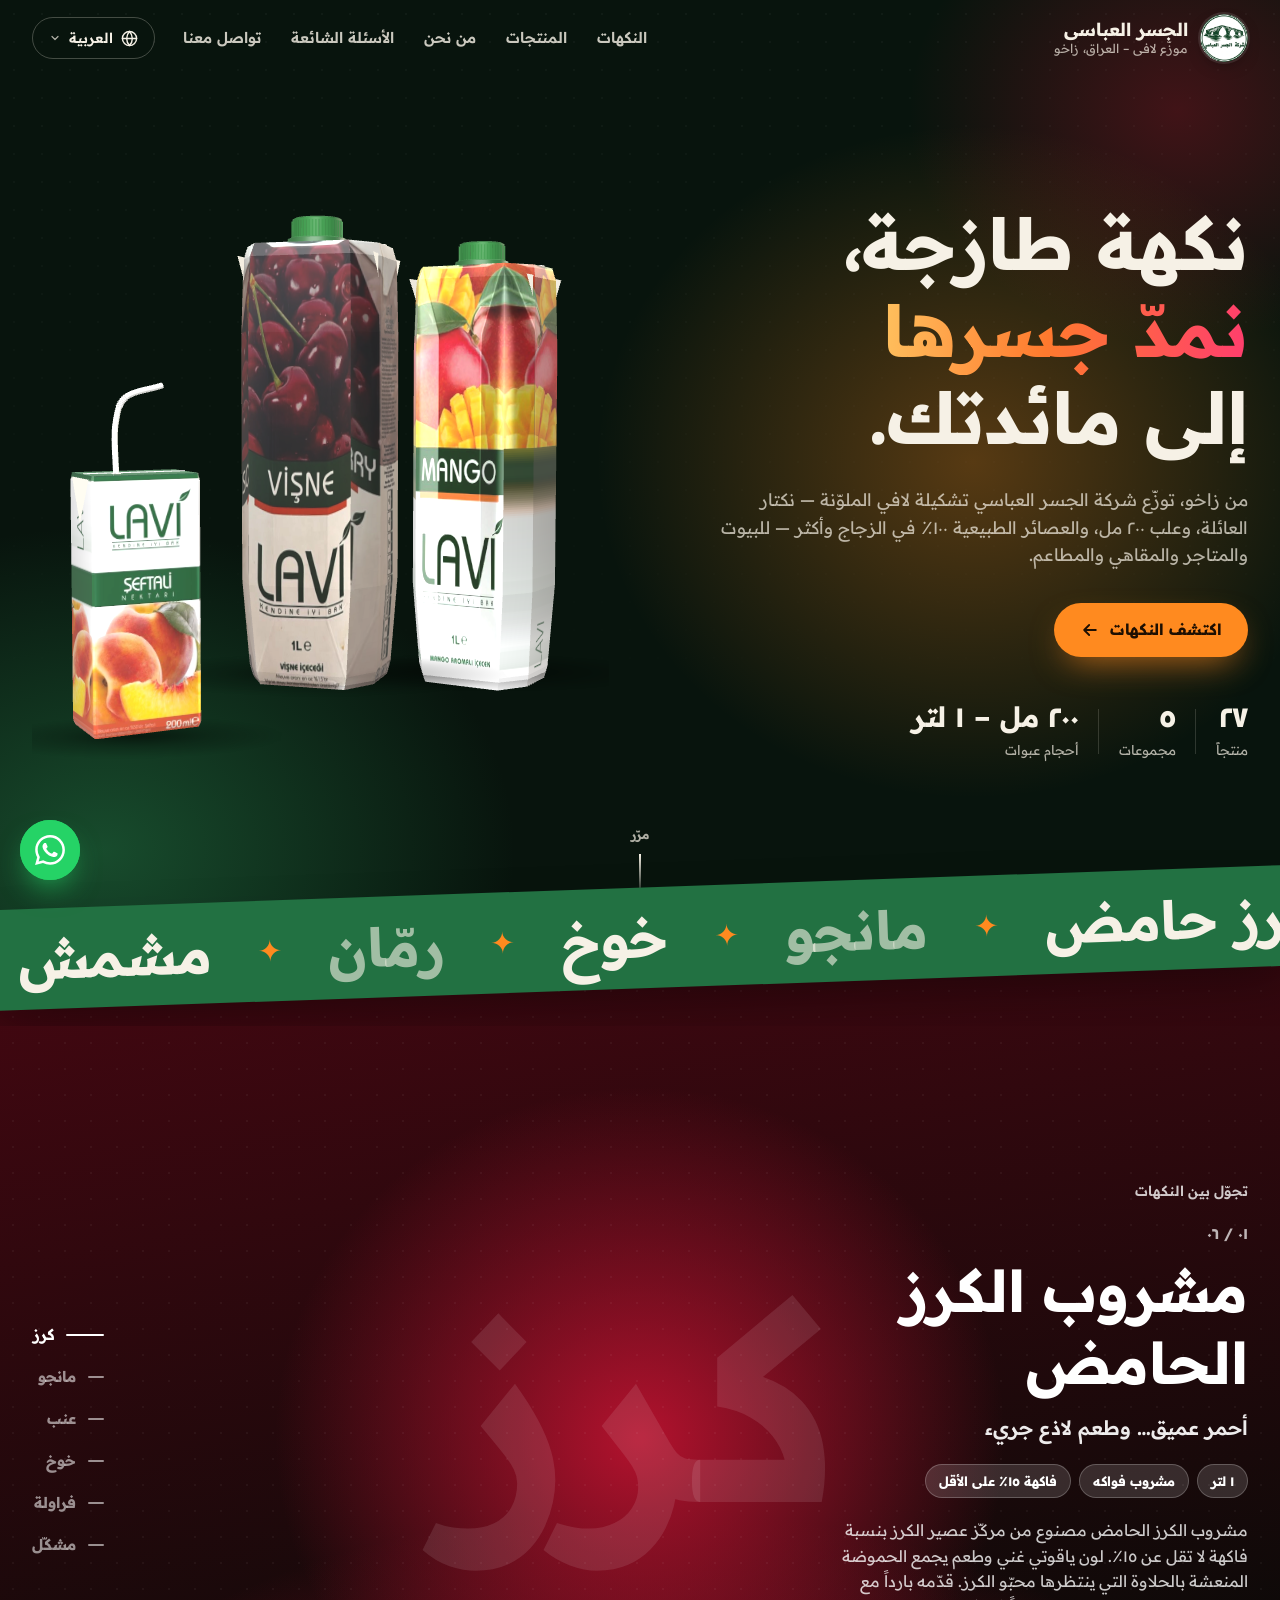
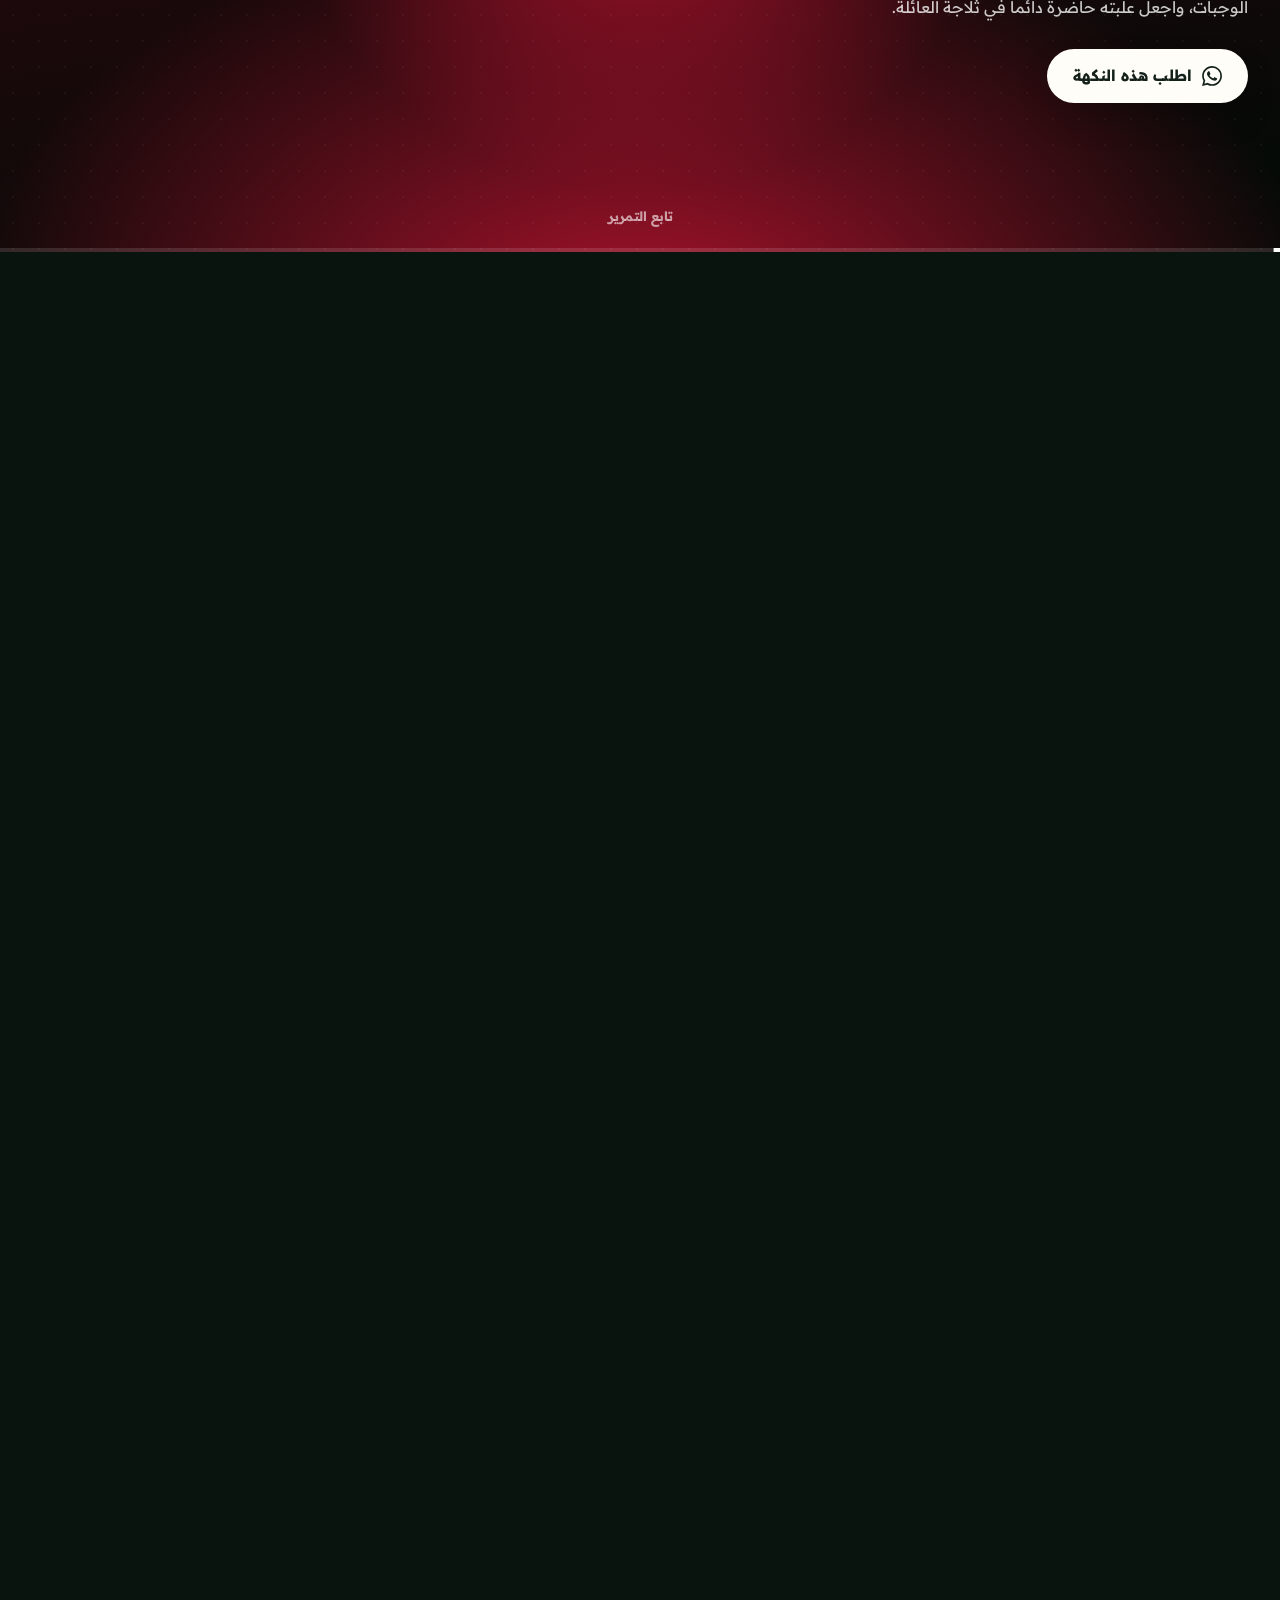
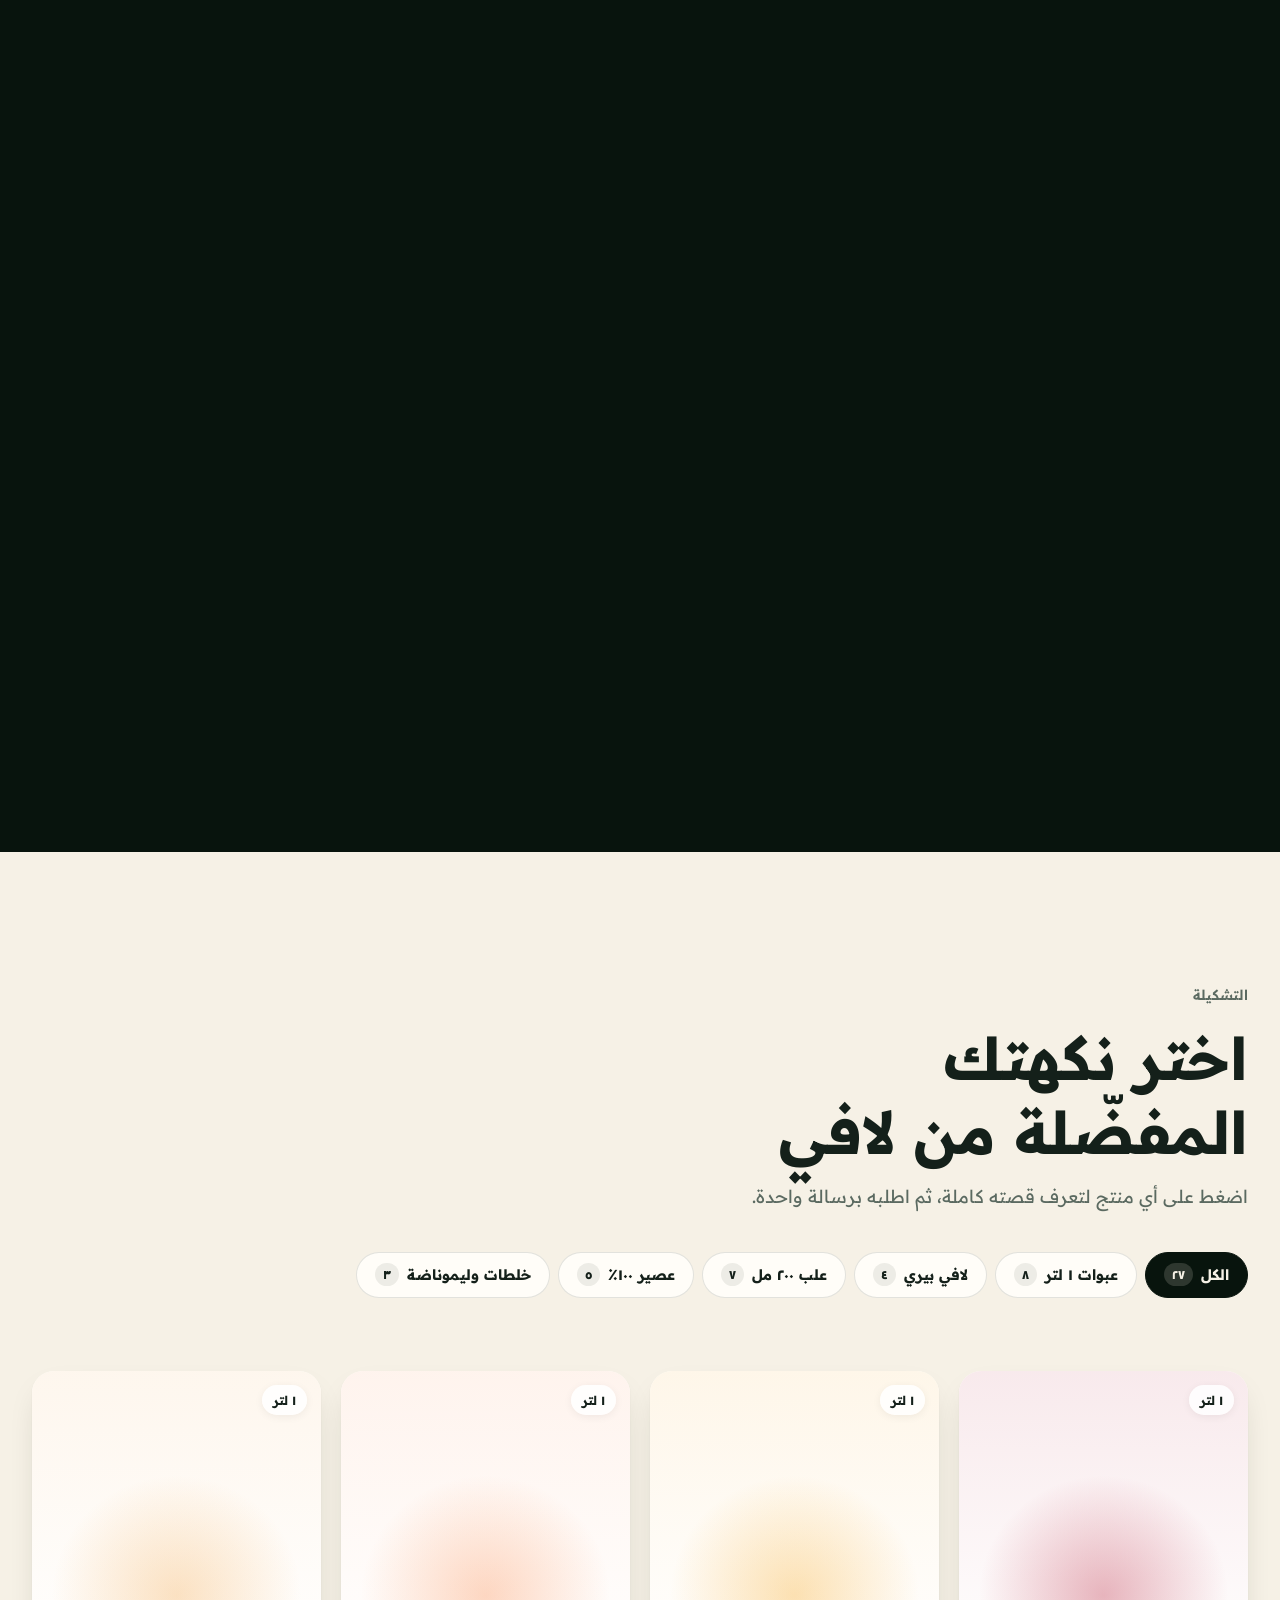
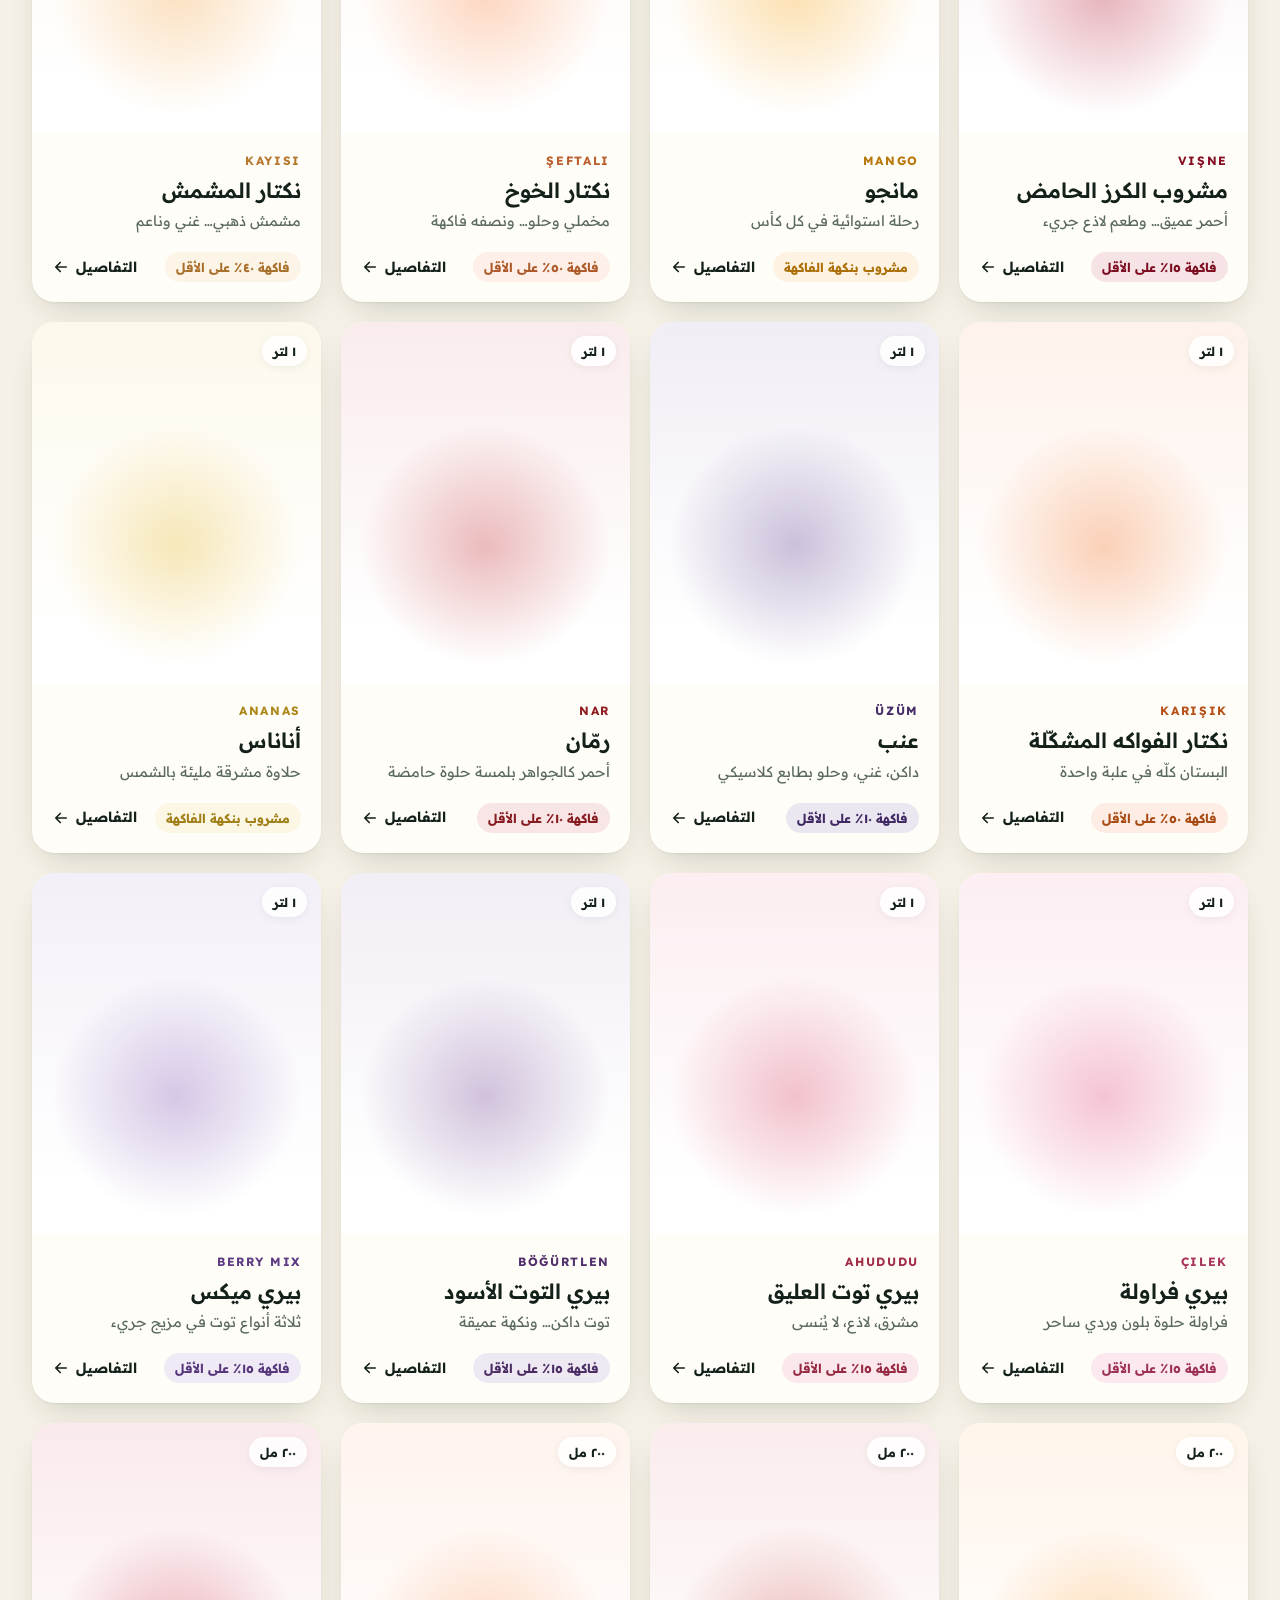
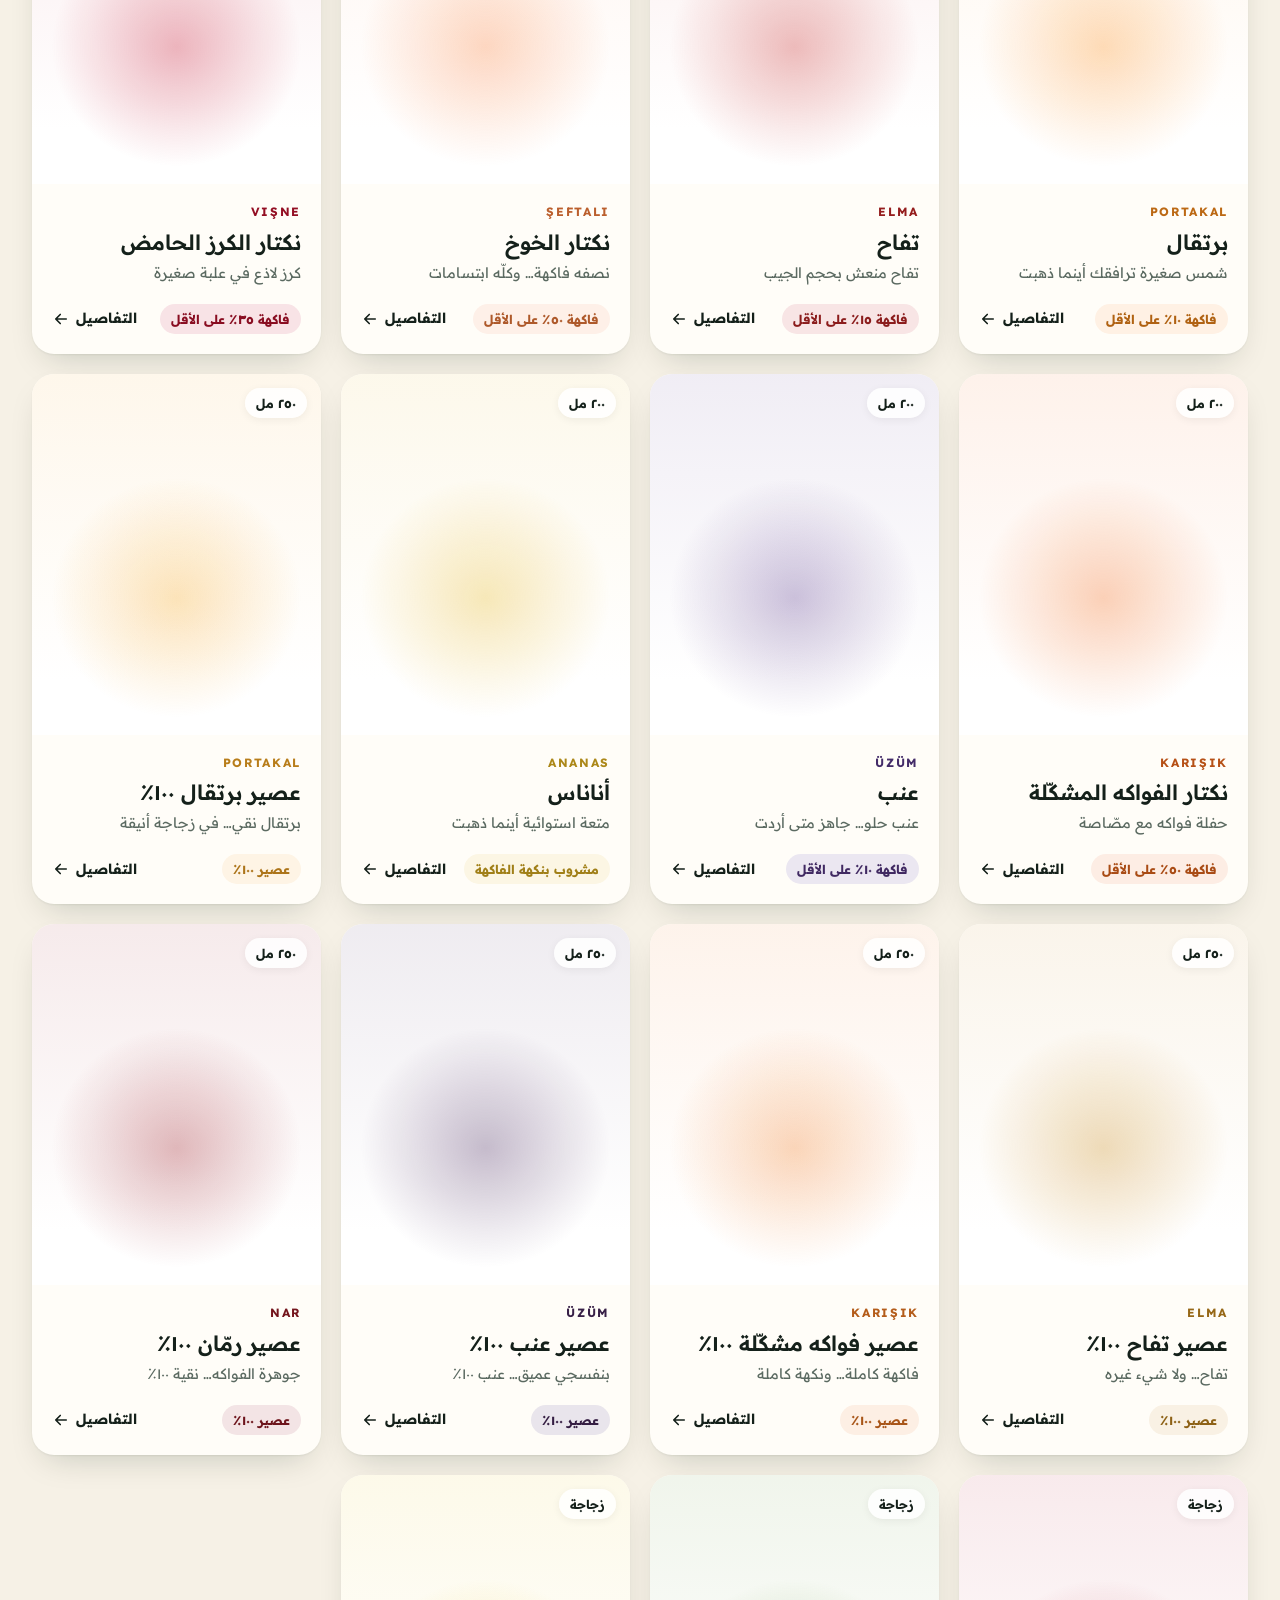
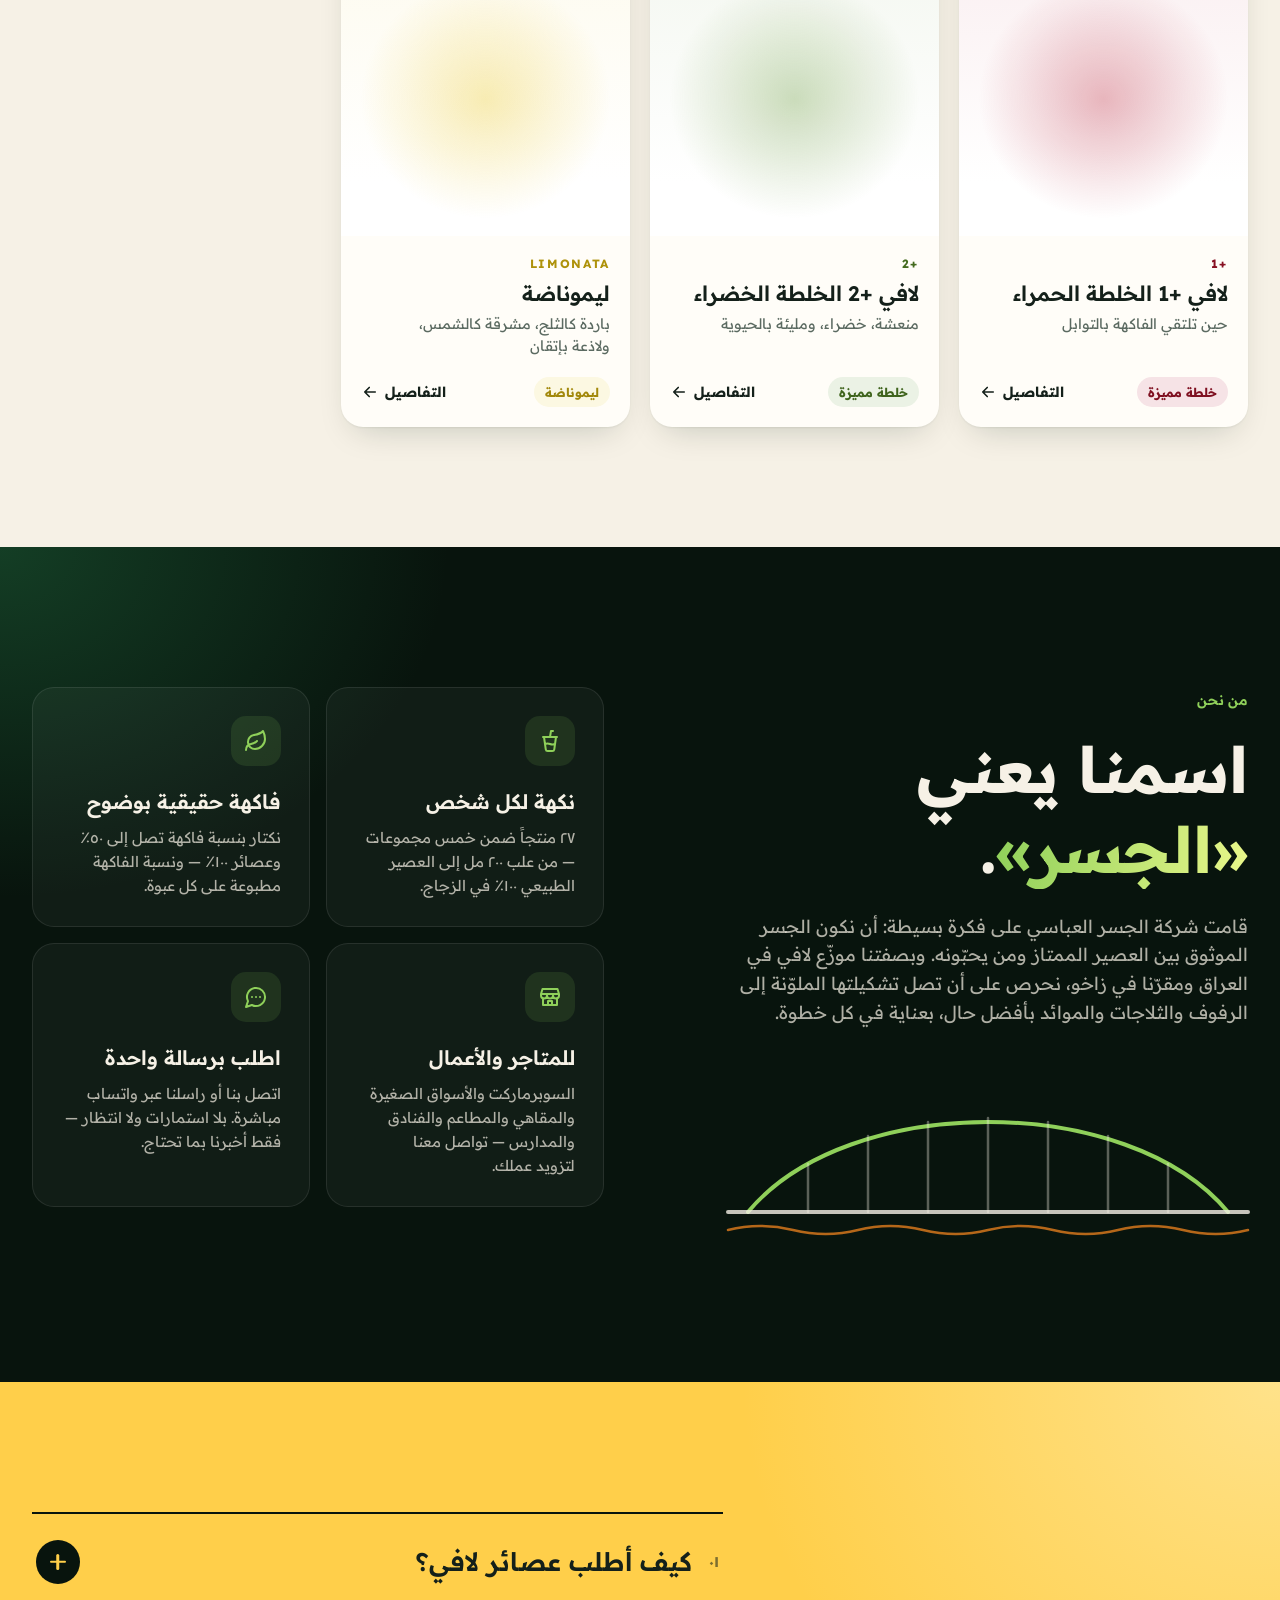
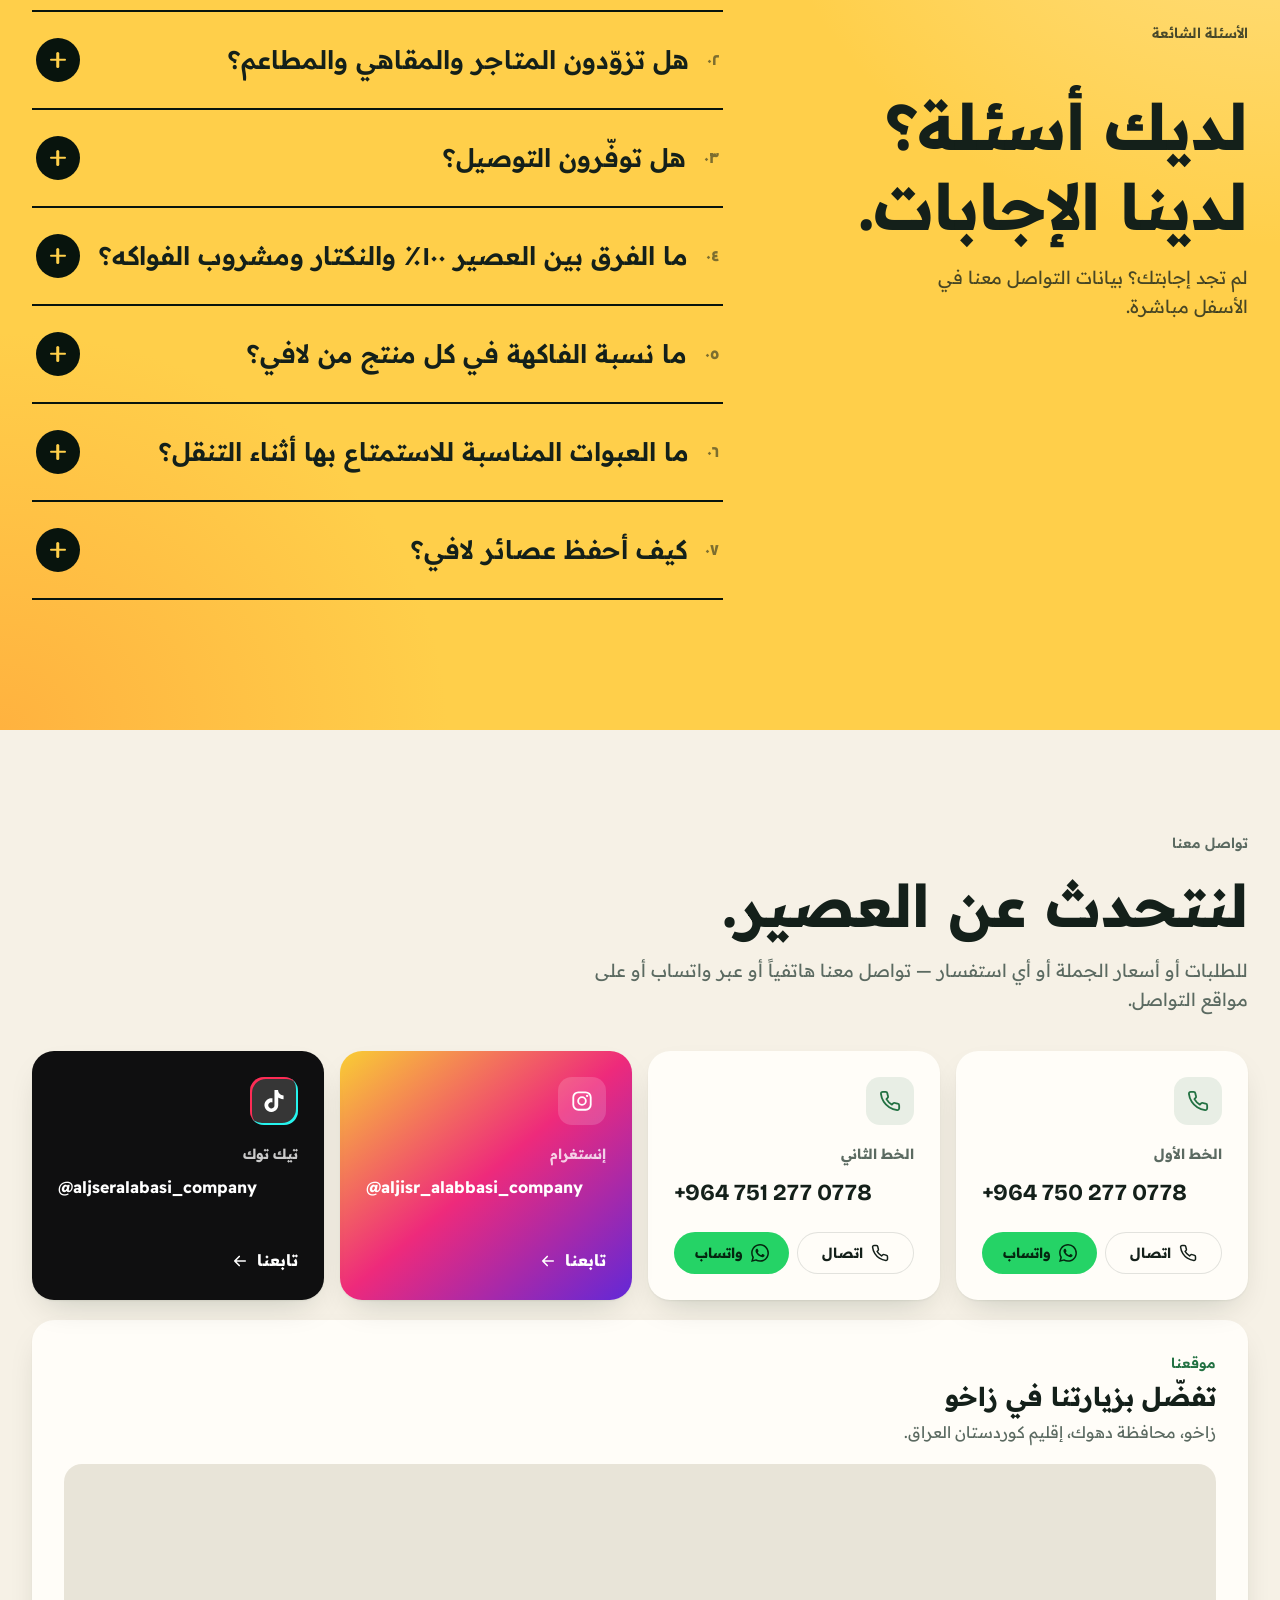
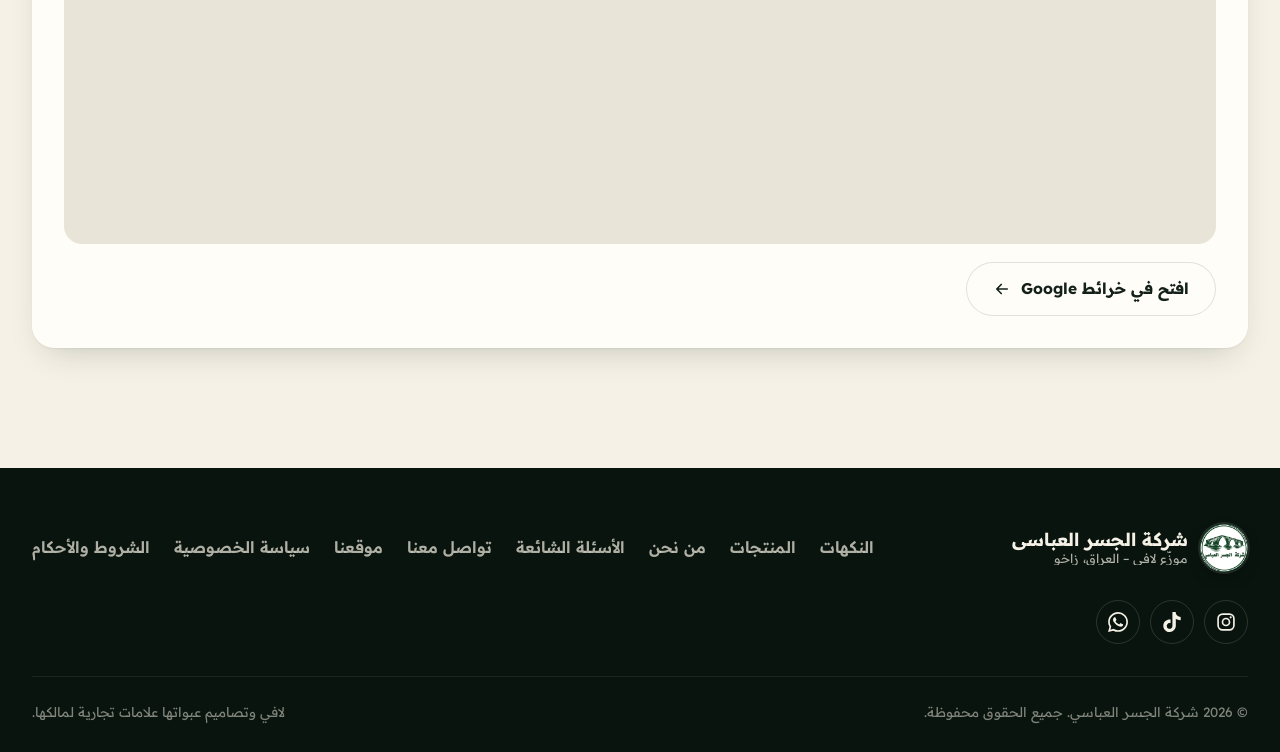
==== index.html @ d48fc504 "Show 200ml straws inserted through the top and add developer business phone" ====
<!doctype html><html lang="ar" dir="rtl"><head><meta charset="utf-8"><meta name="viewport" content="width=device-width, initial-scale=1, viewport-fit=cover"><title>شركة الجسر العباسي — موزّع عصائر لافي في العراق</title><meta name="description" content="شركة الجسر العباسي، موزّع عصائر لافي في العراق ومقرّها زاخو — نكتار ١ لتر، لافي بيري، علب ٢٠٠ مل، عصائر ١٠٠٪ في الزجاج، خلطات مميزة وليموناضة. اطلب عبر الهاتف أو واتساب."><meta name="theme-color" content="#08140d"><link rel="icon" href="favicon.ico" sizes="48x48"><link rel="icon" href="icon-192.png" type="image/png" sizes="192x192"><link rel="apple-touch-icon" href="apple-touch-icon.png"><meta property="og:type" content="website"><meta property="og:title" content="شركة الجسر العباسي — موزّع عصائر لافي في العراق"><meta property="og:locale" content="ar_IQ"><meta property="og:locale:alternate" content="en_US"><meta property="og:description" content="موزّع عصائر لافي في العراق، من زاخو. ٢٧ عصيراً ونكتار — من علب ٢٠٠ مل إلى العصير ١٠٠٪ في الزجاج. اطلب عبر واتساب."><meta property="og:image" content="https://aljisralabbasi.com/assets/7510e6c95f83.jpg"><meta name="twitter:card" content="summary_large_image"><link rel="preconnect" href="https://fonts.googleapis.com"><link rel="preconnect" href="https://fonts.gstatic.com" crossorigin><link rel="stylesheet" href="https://fonts.googleapis.com/css2?family=Bricolage+Grotesque:opsz,wght@12..96,500..800&family=Manrope:wght@300..800&family=Readex+Pro:wght@300..700&display=swap"><link rel="stylesheet" href="assets/7f6b63b8db16.css"><script type="application/ld+json"> [ { "@context": "https://schema.org", "@type": "Organization", "@id": "https://aljisralabbasi.com/#organization", "name": "شركة الجسر العباسي", "alternateName": ["Al-Jisr Al-Abbasi Company", "Al-Jisr Al-Abbasi"], "url": "https://aljisralabbasi.com/", "logo": "https://aljisralabbasi.com/logo.png", "image": "https://aljisralabbasi.com/logo.png", "description": "موزّع عصائر لافي في العراق — LAVI juice distributor in Iraq", "telephone": ["+9647502770778", "+9647512770778"], "address": { "@type": "PostalAddress", "addressLocality": "Zakho", "addressRegion": "Duhok", "addressCountry": "IQ" }, "areaServed": "IQ", "location": { "@type": "Place", "geo": { "@type": "GeoCoordinates", "latitude": 37.1406851, "longitude": 42.6690981 }, "hasMap": "https://maps.google.com/?cid=15047457084699959189" }, "sameAs": ["https://www.instagram.com/aljisr_alabbasi_company/", "https://www.tiktok.com/@aljseralabasi_company"] }, { "@context": "https://schema.org", "@type": "WebSite", "name": "شركة الجسر العباسي", "alternateName": "Al-Jisr Al-Abbasi Company", "url": "https://aljisralabbasi.com/", "inLanguage": ["ar", "ckb", "kmr", "en"], "publisher": { "@id": "https://aljisralabbasi.com/#organization" } } ] </script><script>document.documentElement.classList.add('js');</script><link rel="canonical" href="https://aljisralabbasi.com/"><meta property="og:url" content="https://aljisralabbasi.com/"></head><body><svg width="0" height="0" style="position:absolute" aria-hidden="true"><symbol id="i-wa" viewBox="0 0 24 24"><path fill="currentColor" d="M17.47 14.38c-.3-.15-1.76-.87-2.03-.97-.27-.1-.47-.15-.67.15-.2.3-.77.97-.94 1.16-.17.2-.35.22-.64.07-.3-.15-1.26-.46-2.39-1.47-.88-.79-1.48-1.76-1.65-2.06-.17-.3-.02-.46.13-.6.13-.14.3-.35.45-.52.15-.18.2-.3.3-.5.1-.2.05-.37-.03-.52-.07-.15-.67-1.61-.92-2.2-.24-.59-.49-.5-.67-.51h-.57c-.2 0-.52.07-.79.37-.27.3-1.04 1.02-1.04 2.48s1.07 2.88 1.21 3.07c.15.2 2.1 3.2 5.08 4.49.71.31 1.26.49 1.7.63.71.22 1.36.19 1.87.12.57-.09 1.76-.72 2-1.41.25-.7.25-1.29.18-1.41-.08-.13-.28-.2-.57-.35M12.05 21.79h-.01a9.87 9.87 0 0 1-5.03-1.38l-.36-.21-3.74.98 1-3.65-.24-.37a9.86 9.86 0 0 1-1.51-5.26c0-5.45 4.44-9.88 9.89-9.88 2.64 0 5.12 1.03 6.99 2.9a9.83 9.83 0 0 1 2.89 6.99c0 5.45-4.44 9.88-9.88 9.88m8.41-18.3A11.82 11.82 0 0 0 12.05 0C5.5 0 .16 5.34.16 11.89c0 2.1.55 4.14 1.59 5.95L.06 24l6.3-1.65a11.88 11.88 0 0 0 5.68 1.45h.01c6.55 0 11.89-5.34 11.89-11.89 0-3.18-1.24-6.16-3.48-8.41"/></symbol><symbol id="i-phone" viewBox="0 0 24 24"><path fill="none" stroke="currentColor" stroke-width="2" stroke-linecap="round" stroke-linejoin="round" d="M22 16.92v3a2 2 0 0 1-2.18 2 19.8 19.8 0 0 1-8.63-3.07 19.5 19.5 0 0 1-6-6A19.8 19.8 0 0 1 2.12 4.18 2 2 0 0 1 4.11 2h3a2 2 0 0 1 2 1.72c.13.96.36 1.9.7 2.81a2 2 0 0 1-.45 2.11L8.09 9.91a16 16 0 0 0 6 6l1.27-1.27a2 2 0 0 1 2.11-.45c.91.34 1.85.57 2.81.7A2 2 0 0 1 22 16.92z"/></symbol><symbol id="i-ig" viewBox="0 0 24 24"><g fill="none" stroke="currentColor" stroke-width="2"><rect x="2.5" y="2.5" width="19" height="19" rx="5.5"/><circle cx="12" cy="12" r="4.2"/></g><circle cx="17.6" cy="6.4" r="1.3" fill="currentColor"/></symbol><symbol id="i-tt" viewBox="0 0 24 24"><path fill="currentColor" d="M12.53.02C13.84 0 15.14.01 16.44 0c.08 1.53.63 3.09 1.75 4.17 1.12 1.11 2.7 1.62 4.24 1.79v4.03c-1.44-.05-2.89-.35-4.2-.97-.57-.26-1.1-.59-1.62-.93-.01 2.92.01 5.84-.02 8.75-.08 1.4-.54 2.79-1.35 3.94-1.31 1.92-3.58 3.17-5.91 3.21-1.43.08-2.86-.31-4.08-1.03-2.02-1.19-3.44-3.37-3.65-5.71-.02-.5-.03-1-.01-1.49.18-1.9 1.12-3.72 2.58-4.96 1.66-1.44 3.98-2.13 6.15-1.72.02 1.48-.04 2.96-.04 4.44-.99-.32-2.15-.23-3.02.37-.63.41-1.11 1.04-1.36 1.75-.21.51-.15 1.07-.14 1.61.24 1.64 1.82 3.02 3.5 2.87 1.12-.01 2.19-.66 2.77-1.61.19-.33.4-.67.41-1.06.1-1.79.06-3.57.07-5.36.01-4.03-.01-8.05.02-12.07z"/></symbol><symbol id="i-arrow" viewBox="0 0 24 24"><path fill="none" stroke="currentColor" stroke-width="2.2" stroke-linecap="round" stroke-linejoin="round" d="M5 12h14M13 6l6 6-6 6"/></symbol><symbol id="i-close" viewBox="0 0 24 24"><path fill="none" stroke="currentColor" stroke-width="2.2" stroke-linecap="round" d="M6 6l12 12M18 6 6 18"/></symbol><symbol id="i-cup" viewBox="0 0 24 24"><path fill="none" stroke="currentColor" stroke-width="2" stroke-linecap="round" stroke-linejoin="round" d="m6 8 1.75 12.28a2 2 0 0 0 2 1.72h4.54a2 2 0 0 0 2-1.72L18 8M5 8h14M7 15a6.5 6.5 0 0 1 5 0 6.5 6.5 0 0 0 5 0M12 8l1-6h2"/></symbol><symbol id="i-leaf" viewBox="0 0 24 24"><path fill="none" stroke="currentColor" stroke-width="2" stroke-linecap="round" stroke-linejoin="round" d="M11 20A7 7 0 0 1 9.8 6.1C15.5 5 17 4.48 19 2c1 2 2 4.18 2 8 0 5.5-4.78 10-10 10ZM2 21c0-3 1.85-5.36 5.08-6C9.5 14.52 12 13 13 12"/></symbol><symbol id="i-store" viewBox="0 0 24 24"><path fill="none" stroke="currentColor" stroke-width="2" stroke-linecap="round" stroke-linejoin="round" d="M3 9 4.5 4h15L21 9M3 9h18v1.5a3 3 0 0 1-6 0 3 3 0 0 1-6 0 3 3 0 0 1-6 0zM5 13v7h14v-7M10 20v-4h4v4"/></symbol><symbol id="i-chat" viewBox="0 0 24 24"><path fill="none" stroke="currentColor" stroke-width="2" stroke-linecap="round" stroke-linejoin="round" d="M7.9 20A9 9 0 1 0 4 16.1L2 22ZM8 12h.01M12 12h.01M16 12h.01"/></symbol><symbol id="i-globe" viewBox="0 0 24 24"><g fill="none" stroke="currentColor" stroke-width="2" stroke-linecap="round" stroke-linejoin="round"><circle cx="12" cy="12" r="10"/><path d="M12 2a14.5 14.5 0 0 0 0 20 14.5 14.5 0 0 0 0-20M2 12h20"/></g></symbol><symbol id="i-caret" viewBox="0 0 24 24"><path fill="none" stroke="currentColor" stroke-width="2.4" stroke-linecap="round" stroke-linejoin="round" d="m6 9 6 6 6-6"/></symbol></svg><a class="skip" href="#main" data-i18n="skip">انتقل إلى المحتوى</a><canvas id="gl" aria-hidden="true"></canvas><header class="nav" id="nav"><div class="container nav__inner"><a class="brand" href="#top"><img class="brand__logo" src="assets/ab579693b133.webp" alt="" width="48" height="48"><span class="brand__text"><strong data-i18n="brand.name">الجسر العباسي</strong><small data-i18n="brand.sub">موزّع لافي – العراق، زاخو</small></span></a><nav class="nav__links" id="menu" data-i18n-aria="aria.main" aria-label="القائمة الرئيسية"><a href="#flavors" data-i18n="nav.flavors">النكهات</a><a href="#products" data-i18n="nav.products">المنتجات</a><a href="#about" data-i18n="nav.about">من نحن</a><a href="#faq" data-i18n="nav.faq">الأسئلة الشائعة</a><a href="#contact" data-i18n="nav.contact">تواصل معنا</a></nav><div class="nav__actions"><div class="langsel"><button class="lang" id="langBtn" type="button" aria-haspopup="true" aria-expanded="false" aria-controls="langMenu" data-i18n-aria="lang.label" aria-label="اللغة"><svg class="lang__globe" aria-hidden="true"><use href="#i-globe"/></svg><span class="lang__full">العربية</span><span class="lang__short">عربي</span><svg class="lang__caret" aria-hidden="true"><use href="#i-caret"/></svg></button><ul class="langsel__menu" id="langMenu" role="menu" hidden></ul></div><button class="burger" id="burger" type="button" aria-expanded="false" aria-controls="menu" data-i18n-aria="nav.menu" aria-label="القائمة"><span></span><span></span></button></div></div></header><main id="main"><section class="hero" id="top"><div class="container hero__grid"><div class="hero__copy"><h1 class="hero__title" data-i18n-html="hero.title">نكهة طازجة، <em>نمدّ جسرها</em> إلى مائدتك.</h1><p class="hero__text" data-i18n="hero.text">من زاخو، توزّع شركة الجسر العباسي تشكيلة لافي الملوّنة — نكتار العائلة، وعلب ٢٠٠ مل، والعصائر الطبيعية ١٠٠٪ في الزجاج وأكثر — للبيوت والمتاجر والمقاهي والمطاعم.</p><div class="hero__ctas"><a class="btn btn--primary" href="#products"><span data-i18n="hero.cta">اكتشف النكهات</span><svg class="flip" aria-hidden="true"><use href="#i-arrow"/></svg></a></div><dl class="hero__stats"><div><dt data-num="27">٢٧</dt><dd data-i18n="hero.s1">منتجاً</dd></div><div><dt data-num="5">٥</dt><dd data-i18n="hero.s2">مجموعات</dd></div><div><dt data-i18n="hero.sizes">٢٠٠ مل – ١ لتر</dt><dd data-i18n="hero.s3">أحجام عبوات</dd></div></dl></div><div class="hero__stage" data-view="hero"><img class="hero__fallback hf2" src="assets/77107925132e.webp" alt="لافي نكتار الكرز الحامض ١ لتر"><img class="hero__fallback hf3" src="assets/7b13fab9efe2.webp" alt="لافي مانجو ١ لتر"><img class="hero__fallback hf1" src="assets/738be30d350b.webp" alt="لافي نكتار الخوخ ٢٠٠ مل"></div></div><a class="hero__scroll" href="#flavors"><span data-i18n="hero.scroll">مرّر</span><i></i></a></section><div class="marquee-wrap" aria-hidden="true"><div class="marquee"><div class="marquee__track" id="marquee"></div></div></div><section class="spin" id="flavors"><div class="spin__sticky"><div class="spin__bg"></div><div class="spin__word" id="spinWord" aria-hidden="true"></div><div class="container spin__layout"><div class="spin__info" id="spinInfo" aria-live="polite"><p class="eyebrow eyebrow--light" data-i18n="spin.eyebrow">تجوّل بين النكهات</p><p class="spin__count"><span id="spinNum">01</span> / <span id="spinTotal">06</span></p><h2 class="spin__name" id="spinName"></h2><p class="spin__tag" id="spinTag"></p><ul class="chips" id="spinChips"></ul><p class="spin__desc" id="spinDesc"></p><a class="btn btn--light" id="spinOrder" href="#" target="_blank" rel="noopener"><svg aria-hidden="true"><use href="#i-wa"/></svg><span data-i18n="spin.order">اطلب هذه النكهة</span></a></div><div class="spin__stage" data-view="showcase"><img class="spin__fallback" id="spinImg" alt=""></div><ol class="spin__list" id="spinList"></ol></div><p class="spin__hint" data-i18n="spin.hint">تابع التمرير</p><div class="spin__progress"><span id="spinBar"></span></div></div></section><section class="collection" id="products"><div class="container"><header class="section-head" data-reveal><p class="eyebrow" data-i18n="coll.eyebrow">التشكيلة</p><h2 data-i18n="coll.title">اختر نكهتك المفضّلة من لافي</h2><p data-i18n="coll.text">اضغط على أي منتج لتعرف قصته كاملة، ثم اطلبه برسالة واحدة.</p></header><div class="tabs" id="tabs" role="tablist"></div><p class="tabs__blurb" id="collBlurb" aria-live="polite"></p><div class="grid" id="grid"></div></div></section><section class="about" id="about"><div class="container about__grid"><div class="about__intro" data-reveal><p class="eyebrow eyebrow--leaf" data-i18n="about.eyebrow">من نحن</p><h2 data-i18n-html="about.title">اسمنا يعني <em>«الجسر»</em>.</h2><p class="about__text" data-i18n="about.text">قامت شركة الجسر العباسي على فكرة بسيطة: أن نكون الجسر الموثوق بين العصير الممتاز ومن يحبّونه. وبصفتنا موزّع لافي في العراق ومقرّنا في زاخو، نحرص على أن تصل تشكيلتها الملوّنة إلى الرفوف والثلاجات والموائد بأفضل حال، بعناية في كل خطوة.</p><svg class="bridge-art" viewBox="0 0 520 170" aria-hidden="true"><path class="ba-arch" d="M20 140 C 120 20, 400 20, 500 140"/><path class="ba-deck" d="M0 140 H520"/><path class="ba-rib" d="M80 140 V92 M140 140 V64 M200 140 V50 M260 140 V46 M320 140 V50 M380 140 V64 M440 140 V92"/><path class="ba-water" d="M0 158 Q 32 150 65 158 T 130 158 T 195 158 T 260 158 T 325 158 T 390 158 T 455 158 T 520 158"/></svg></div><div class="features"><article class="feature" data-reveal><span class="feature__icon"><svg aria-hidden="true"><use href="#i-cup"/></svg></span><h3 data-i18n="f1.t">نكهة لكل شخص</h3><p data-i18n="f1.d">٢٧ منتجاً ضمن خمس مجموعات — من علب ٢٠٠ مل إلى العصير الطبيعي ١٠٠٪ في الزجاج.</p></article><article class="feature" data-reveal><span class="feature__icon"><svg aria-hidden="true"><use href="#i-leaf"/></svg></span><h3 data-i18n="f2.t">فاكهة حقيقية بوضوح</h3><p data-i18n="f2.d">نكتار بنسبة فاكهة تصل إلى ٥٠٪ وعصائر ١٠٠٪ — ونسبة الفاكهة مطبوعة على كل عبوة.</p></article><article class="feature" data-reveal><span class="feature__icon"><svg aria-hidden="true"><use href="#i-store"/></svg></span><h3 data-i18n="f3.t">للمتاجر والأعمال</h3><p data-i18n="f3.d">السوبرماركت والأسواق الصغيرة والمقاهي والمطاعم والفنادق والمدارس — تواصل معنا لتزويد عملك.</p></article><article class="feature" data-reveal><span class="feature__icon"><svg aria-hidden="true"><use href="#i-chat"/></svg></span><h3 data-i18n="f4.t">اطلب برسالة واحدة</h3><p data-i18n="f4.d">اتصل بنا أو راسلنا عبر واتساب مباشرة. بلا استمارات ولا انتظار — فقط أخبرنا بما تحتاج.</p></article></div></div></section><section class="faq" id="faq"><div class="container faq__grid"><div class="faq__head" data-reveal><p class="eyebrow eyebrow--dark" data-i18n="faq.eyebrow">الأسئلة الشائعة</p><h2 data-i18n="faq.title">لديك أسئلة؟ لدينا الإجابات.</h2><p data-i18n="faq.text">لم تجد إجابتك؟ بيانات التواصل معنا في الأسفل مباشرة.</p></div><div class="faq__list" id="faqList"></div></div></section><section class="contact" id="contact"><div class="container"><header class="section-head" data-reveal><p class="eyebrow" data-i18n="contact.eyebrow">تواصل معنا</p><h2 data-i18n="contact.title">لنتحدث عن العصير.</h2><p data-i18n="contact.text">للطلبات أو أسعار الجملة أو أي استفسار — تواصل معنا هاتفياً أو عبر واتساب أو على مواقع التواصل.</p></header><div class="contact__grid"><article class="ccard" data-reveal><span class="ccard__icon"><svg aria-hidden="true"><use href="#i-phone"/></svg></span><p class="ccard__label" data-i18n="contact.line1">الخط الأول</p><a class="ccard__value" data-tel="0" data-phone="0" href="#" dir="ltr"></a><div class="ccard__btns"><a class="btn btn--outline btn--sm" data-tel="0" href="#"><svg aria-hidden="true"><use href="#i-phone"/></svg><span data-i18n="contact.call">اتصال</span></a><a class="btn btn--wa btn--sm" data-wa-line="0" href="#"><svg aria-hidden="true"><use href="#i-wa"/></svg><span data-i18n="contact.wa">واتساب</span></a></div></article><article class="ccard" data-reveal><span class="ccard__icon"><svg aria-hidden="true"><use href="#i-phone"/></svg></span><p class="ccard__label" data-i18n="contact.line2">الخط الثاني</p><a class="ccard__value" data-tel="1" data-phone="1" href="#" dir="ltr"></a><div class="ccard__btns"><a class="btn btn--outline btn--sm" data-tel="1" href="#"><svg aria-hidden="true"><use href="#i-phone"/></svg><span data-i18n="contact.call">اتصال</span></a><a class="btn btn--wa btn--sm" data-wa-line="1" href="#"><svg aria-hidden="true"><use href="#i-wa"/></svg><span data-i18n="contact.wa">واتساب</span></a></div></article><a class="ccard ccard--ig" data-ig href="#" target="_blank" rel="noopener" data-reveal><span class="ccard__icon"><svg aria-hidden="true"><use href="#i-ig"/></svg></span><p class="ccard__label" data-i18n="contact.ig">إنستغرام</p><span class="ccard__value ccard__value--sm" dir="ltr">@aljisr_alabbasi_company</span><span class="ccard__go"><span data-i18n="contact.follow">تابعنا</span><svg class="flip" aria-hidden="true"><use href="#i-arrow"/></svg></span></a><a class="ccard ccard--tt" data-tt href="#" target="_blank" rel="noopener" data-reveal><span class="ccard__icon"><svg aria-hidden="true"><use href="#i-tt"/></svg></span><p class="ccard__label" data-i18n="contact.tt">تيك توك</p><span class="ccard__value ccard__value--sm" dir="ltr">@aljseralabasi_company</span><span class="ccard__go"><span data-i18n="contact.follow">تابعنا</span><svg class="flip" aria-hidden="true"><use href="#i-arrow"/></svg></span></a></div><div class="reach"><div class="findus" id="find-us" data-reveal><div class="findus__head"><p class="eyebrow" data-i18n="find.eyebrow">موقعنا</p><h3 data-i18n="find.title">تفضّل بزيارتنا في زاخو</h3><p class="findus__addr" id="findAddr" data-i18n="find.text">استلم طلبك أو تحدّث معنا عن تزويد متجرك أو عملك.</p></div><div class="findus__map" id="findMap"><div class="findus__ask"><span class="findus__pin" aria-hidden="true"></span><p data-i18n="find.ask">تحتاج إلى الاتجاهات؟ راسلنا عبر واتساب وسنرسل لك موقعنا مباشرة.</p><a class="btn btn--wa" data-wa="location" href="#"><svg aria-hidden="true"><use href="#i-wa"/></svg><span data-i18n="find.askBtn">احصل على موقعنا</span></a></div></div><a class="btn btn--outline findus__open" id="findOpen" href="#" target="_blank" rel="noopener" hidden><span data-i18n="find.open">افتح في خرائط Google</span><svg class="flip" aria-hidden="true"><use href="#i-arrow"/></svg></a></div></div></div></section></main><footer class="footer"><div class="container footer__inner"><a class="brand" href="#top"><img class="brand__logo" src="assets/ab579693b133.webp" alt="" width="48" height="48"><span class="brand__text"><strong data-i18n="company">شركة الجسر العباسي</strong><small data-i18n="brand.sub">موزّع لافي – العراق، زاخو</small></span></a><nav class="footer__links" data-i18n-aria="aria.footer" aria-label="روابط أسفل الصفحة"><a href="#flavors" data-i18n="nav.flavors">النكهات</a><a href="#products" data-i18n="nav.products">المنتجات</a><a href="#about" data-i18n="nav.about">من نحن</a><a href="#faq" data-i18n="nav.faq">الأسئلة الشائعة</a><a href="#contact" data-i18n="nav.contact">تواصل معنا</a><a href="#find-us" data-i18n="nav.find">موقعنا</a><a href="privacy.html" data-i18n="footer.privacy">سياسة الخصوصية</a><a href="terms.html" data-i18n="footer.terms">الشروط والأحكام</a></nav><div class="footer__social"><a data-ig href="#" target="_blank" rel="noopener" data-i18n-aria="contact.ig" aria-label="إنستغرام"><svg aria-hidden="true"><use href="#i-ig"/></svg></a><a data-tt href="#" target="_blank" rel="noopener" data-i18n-aria="contact.tt" aria-label="تيك توك"><svg aria-hidden="true"><use href="#i-tt"/></svg></a><a data-wa="general" href="#" data-i18n-aria="contact.wa" aria-label="واتساب"><svg aria-hidden="true"><use href="#i-wa"/></svg></a></div></div><div class="container footer__legal"><p>© <span id="year">2026</span> <span data-i18n="company">شركة الجسر العباسي</span>. <span data-i18n="footer.rights">جميع الحقوق محفوظة.</span></p><p data-i18n="footer.tm">لافي وتصاميم عبواتها علامات تجارية لمالكها.</p></div></footer><a class="float-wa" data-wa="general" href="#" data-i18n-aria="float.wa" aria-label="تحدث معنا على واتساب"><svg aria-hidden="true"><use href="#i-wa"/></svg></a><div class="modal" id="modal" hidden role="dialog" aria-modal="true" aria-labelledby="mName"><div class="modal__backdrop" data-close></div><div class="modal__panel"><button class="modal__close" type="button" data-close data-i18n-aria="modal.close" aria-label="إغلاق"><svg aria-hidden="true"><use href="#i-close"/></svg></button><div class="modal__stage" id="mStage" data-view="modal"><img id="mImg" alt=""><p class="modal__drag" data-i18n="modal.drag">اسحب للتدوير</p></div><div class="modal__info"><p class="eyebrow" id="mLine"></p><h2 class="modal__name" id="mName"></h2><p class="modal__tr" id="mTr"></p><p class="modal__tag" id="mTag"></p><p class="modal__desc" id="mDesc"></p><dl class="specs" id="mSpecs"></dl><div class="modal__btns"><a class="btn btn--wa" id="mOrder" href="#" target="_blank" rel="noopener"><svg aria-hidden="true"><use href="#i-wa"/></svg><span data-i18n="modal.order">اطلب عبر واتساب</span></a><a class="btn btn--outline" id="mCall" href="#"><svg aria-hidden="true"><use href="#i-phone"/></svg><span data-i18n="modal.call">اتصل للطلب</span></a></div><div class="modal__nav"><button type="button" id="mPrev" data-i18n-aria="modal.prev" aria-label="المنتج السابق"><svg class="flip rot" aria-hidden="true"><use href="#i-arrow"/></svg></button><button type="button" id="mNext" data-i18n-aria="modal.next" aria-label="المنتج التالي"><svg class="flip" aria-hidden="true"><use href="#i-arrow"/></svg></button></div></div></div></div><script src="assets/58ca53a22f32.js"></script><script type="module" src="assets/771ae20b7a40.js"></script></body></html>
---- assets/7f6b63b8db16.css ----
@property --c1{syntax: "<color>"; inherits: true; initial-value: #b3122e;}@property --c2{syntax: "<color>"; inherits: true; initial-value: #440711;}@font-face{font-family:Noto Sans Arabic;src:url(../fonts/noto-sans-arabic-v33-arabic.woff2) format("woff2");font-style:normal;font-weight:300 800;font-display:swap}:root{--ink: #08140d;--ink-2: #0f2217;--cream: #f6f1e6;--paper: #fffdf8;--line: rgba(20, 32, 26, .12);--green: #227142;--green-2: #2e8b52;--leaf: #8fd05a;--orange: #ff8a1f;--text: #14201a;--muted: #5b6a61;--light: #f6f1e6;--light-muted: rgba(246, 241, 230, .7);--wa: #25d366;--radius: 22px;--radius-lg: 32px;--shadow: 0 1px 2px rgba(10, 30, 18, .06), 0 14px 34px -14px rgba(10, 30, 18, .22);--shadow-lg: 0 2px 4px rgba(10, 30, 18, .06), 0 30px 60px -20px rgba(10, 30, 18, .32);--font-kurdish: "Noto Sans Arabic", "Segoe UI", Tahoma, Arial, sans-serif;--font-display: "Bricolage Grotesque", "Manrope", system-ui, sans-serif;--font-body: "Manrope", system-ui, -apple-system, "Segoe UI", sans-serif;--nav-h: 76px;--ease: cubic-bezier(.2, .75, .2, 1)}html[dir=rtl]{--font-display: "Readex Pro", system-ui, sans-serif;--font-body: "Readex Pro", system-ui, sans-serif}html:lang(ckb),html:lang(kmr-Arab){--font-display: var(--font-kurdish);--font-body: var(--font-kurdish)}*,*:before,*:after{box-sizing:border-box}html[dir=rtl] body *:not(.card__tr):not(.modal__tr){letter-spacing:0}[hidden]{display:none!important}html{scroll-behavior:smooth;-webkit-text-size-adjust:100%}body{margin:0;font-family:var(--font-body);font-size:16px;line-height:1.6;color:var(--text);background:var(--ink);overflow-x:hidden;-webkit-font-smoothing:antialiased;text-rendering:optimizeLegibility}body.menu-lock,body.modal-open{overflow:hidden}img{max-width:100%;display:block}a{color:inherit;text-decoration:none}button{font:inherit;color:inherit;background:none;border:0;padding:0;cursor:pointer}h1,h2,h3{text-wrap:balance}p{text-wrap:pretty}svg{display:block}:focus-visible{outline:3px solid var(--orange);outline-offset:3px;border-radius:8px}.container{width:min(1240px,100% - 32px);margin-inline:auto}@media (min-width: 720px){.container{width:min(1240px,100% - 64px)}}.skip{position:fixed;top:12px;inset-inline-start:12px;z-index:200;padding:10px 16px;border-radius:10px;background:var(--paper);color:var(--text);transform:translateY(-200%);transition:transform .2s}.skip:focus{transform:none}#gl{position:fixed;inset:0;width:100%;height:100%;z-index:5;pointer-events:none}body.modal-open #gl{z-index:105}html[dir=rtl] .flip,.rot{transform:scaleX(-1)}html[dir=rtl] .rot{transform:none}.eyebrow{display:inline-flex;align-items:center;gap:10px;margin:0;font-size:13px;font-weight:800;letter-spacing:.16em;text-transform:uppercase;color:var(--green)}html[dir=rtl] .eyebrow{letter-spacing:0;font-size:14px;font-weight:600}.eyebrow--light{color:#ffffffc7}.eyebrow--leaf{color:var(--leaf)}.btn{display:inline-flex;align-items:center;justify-content:center;gap:10px;height:54px;padding:0 26px;border-radius:999px;font-weight:700;font-size:15.5px;white-space:nowrap;transition:transform .3s var(--ease),background-color .25s,box-shadow .3s,border-color .25s,color .25s}.btn svg{width:20px;height:20px;flex:none}.btn:hover{transform:translateY(-2px)}.btn:active{transform:translateY(0) scale(.98)}.btn--sm{height:42px;padding:0 16px;font-size:14px;gap:8px}.btn--sm svg{width:18px;height:18px}.btn--primary{background:var(--orange);color:#1d0f02;box-shadow:0 14px 34px -12px #ff8a1fbf}.btn--primary:hover{background:#ff9a3d}.btn--wa{background:var(--wa);color:#04260f}.btn--wa:hover{background:#3ee07a}.btn--light{background:var(--paper);color:var(--text);box-shadow:0 16px 40px -18px #0000008c}.btn--outline{color:var(--text);border:1.5px solid var(--line);background:var(--paper)}.btn--outline:hover{border-color:var(--text)}.chips{display:flex;flex-wrap:wrap;gap:8px;list-style:none;margin:0;padding:0}.chips li{padding:6px 13px;border-radius:999px;font-size:13px;font-weight:700;background:#ffffff24;border:1px solid rgba(255,255,255,.22);backdrop-filter:blur(6px)}.section-head{max-width:680px;margin-bottom:36px}.section-head h2{font-family:var(--font-display);font-weight:800;letter-spacing:-.03em;font-size:clamp(36px,4.6vw,62px);line-height:1.02;margin:14px 0}html[dir=rtl] .section-head h2{letter-spacing:0;line-height:1.25;font-weight:700}.section-head p{margin:0;font-size:18px;color:var(--muted)}.js [data-reveal]{opacity:0;transform:translateY(28px);transition:opacity .8s var(--ease),transform .8s var(--ease)}.js [data-reveal].is-in{opacity:1;transform:none}.nav{position:fixed;inset:0 0 auto;z-index:50;height:var(--nav-h);color:var(--light)}.nav:before{content:"";position:absolute;inset:0;z-index:-1;opacity:0;transition:opacity .35s;background:#08140dc7;-webkit-backdrop-filter:blur(16px) saturate(1.4);backdrop-filter:blur(16px) saturate(1.4);box-shadow:0 1px #ffffff12}.nav.is-scrolled:before,.nav.menu-open:before,.nav--solid:before{opacity:1}.nav__inner{height:100%;display:flex;align-items:center;gap:28px}.brand{display:flex;align-items:center;gap:12px;margin-inline-end:auto;min-width:0}.brand__logo{width:48px;height:48px;flex:none;border-radius:50%;box-shadow:0 0 0 2px #ffffff1a,0 6px 16px -6px #00000080}.brand__text{display:flex;flex-direction:column;line-height:1.15;min-width:0}.brand__text strong{font-family:var(--font-display);font-weight:700;font-size:18px;letter-spacing:-.01em;white-space:nowrap}.brand__text small{font-size:12.5px;color:var(--light-muted);white-space:nowrap}.brand__text strong,.brand__text small{overflow:hidden;text-overflow:ellipsis}.nav__links{display:flex;gap:30px;font-weight:600;font-size:15px}.nav__links a{position:relative;opacity:.82;transition:opacity .2s;padding:6px 0}.nav__links a:after{content:"";position:absolute;inset:auto 0 0;height:2px;border-radius:2px;background:var(--orange);transform:scaleX(0);transition:transform .3s var(--ease)}.nav__links a:hover{opacity:1}.nav__links a:hover:after{transform:scaleX(1)}.nav__actions{display:flex;align-items:center;gap:10px}.lang{height:42px;padding:0 16px;border-radius:999px;font-weight:600;font-size:14px;border:1.5px solid rgba(246,241,230,.25);transition:border-color .2s,background-color .2s}.lang:hover{border-color:#f6f1e699;background:#f6f1e60f}.lang{display:inline-flex;align-items:center;gap:8px}.lang__globe{width:17px;height:17px;flex:none}.lang__caret{width:12px;height:12px;flex:none;opacity:.7;transition:transform .25s var(--ease)}.lang[aria-expanded=true] .lang__caret{transform:rotate(180deg)}.lang__short{display:none}.langsel{position:relative}.langsel__menu{position:absolute;top:calc(100% + 10px);inset-inline-end:0;z-index:5;min-width:200px;margin:0;padding:6px;list-style:none;border-radius:16px;background:var(--paper);color:var(--text);box-shadow:var(--shadow-lg);animation:pop .25s var(--ease) both}.langsel__menu button{display:flex;align-items:center;justify-content:space-between;gap:14px;width:100%;padding:11px 14px;border-radius:11px;font-family:Readex Pro,sans-serif;font-size:15px;font-weight:500;text-align:start;transition:background-color .2s}.langsel__menu button:lang(ckb),.langsel__menu button:lang(kmr-Arab){font-family:var(--font-kurdish);letter-spacing:0}.langsel__menu button[lang=en]{font-family:Manrope,sans-serif;font-weight:600}.langsel__menu button:hover,.langsel__menu button:focus-visible{background:#22714217;outline:none}.langsel__menu button[aria-checked=true]{color:var(--green);font-weight:700}.langsel__menu button[aria-checked=true]:after{content:"\2713";font-family:Manrope,sans-serif}.burger{display:none;width:44px;height:44px;border-radius:50%;place-content:center;gap:6px;border:1.5px solid rgba(246,241,230,.25)}.burger span{display:block;width:18px;height:2px;border-radius:2px;background:currentColor;transition:transform .3s var(--ease)}.nav.menu-open .burger span:first-child{transform:translateY(4px) rotate(45deg)}.nav.menu-open .burger span:last-child{transform:translateY(-4px) rotate(-45deg)}@media (max-width: 1100px){.nav__links{position:fixed;inset:0;z-index:-1;flex-direction:column;align-items:center;justify-content:center;gap:26px;background:radial-gradient(80% 50% at 50% 30%,rgba(34,113,66,.5),transparent),var(--ink);font-family:var(--font-display);font-size:34px;font-weight:700;transform:translateY(-100%);transition:transform .55s var(--ease);visibility:hidden}.nav.menu-open .nav__links{transform:none;visibility:visible}.burger{display:grid}}@media (max-width: 520px){.lang__full{display:none}.lang__short{display:inline}}@media (max-width: 420px){.brand__text small{font-size:11px;line-height:1.25;white-space:normal}.burger{width:40px;height:40px}.brand__text strong{font-size:16px}.brand__logo{width:40px;height:40px}.lang{padding:0 12px;height:40px}.nav__actions{gap:6px}}.hero{position:relative;min-height:100vh;min-height:100svh;display:flex;align-items:center;padding:calc(var(--nav-h) + 32px) 0 96px;color:var(--light);overflow:hidden;background:radial-gradient(42% 52% at 76% 50%,rgba(255,138,31,.32),transparent 70%),radial-gradient(30% 36% at 92% 12%,rgba(196,18,47,.3),transparent 70%),radial-gradient(46% 50% at 8% 92%,rgba(34,113,66,.6),transparent 70%),var(--ink)}.hero:after{content:"";position:absolute;inset:0;pointer-events:none;opacity:.5;background-image:radial-gradient(rgba(255,255,255,.07) 1px,transparent 1px);background-size:28px 28px;mask-image:linear-gradient(to bottom,black,transparent 85%)}.hero__grid{position:relative;z-index:1;display:grid;grid-template-columns:1.05fr 1fr;gap:32px;align-items:center}.hero__title{font-family:var(--font-display);font-weight:800;letter-spacing:-.04em;font-size:clamp(46px,6.6vw,98px);line-height:.96;margin:24px 0}html[dir=rtl] .hero__title{letter-spacing:0;line-height:1.22;font-weight:700;font-size:clamp(40px,5.6vw,80px)}.hero__title em{font-style:normal;background:linear-gradient(95deg,#ffc15e,#ff7a2e 45%,#ff3d6e);-webkit-background-clip:text;background-clip:text;color:transparent}.hero__text{font-size:clamp(16.5px,1.35vw,19px);color:var(--light-muted);max-width:540px;margin:0}.hero__ctas{display:flex;flex-wrap:wrap;gap:12px;margin-top:34px}.hero__stats{display:flex;flex-wrap:wrap;gap:14px 40px;margin:46px 0 0;padding:0}.hero__stats div{position:relative}.hero__stats div+div:before{content:"";position:absolute;inset-inline-start:-20px;top:6px;bottom:6px;width:1px;background:#f6f1e629}.hero__stats dt{font-family:var(--font-display);font-size:34px;font-weight:800;line-height:1;letter-spacing:-.02em}html[dir=rtl] .hero__stats dt{font-size:28px;font-weight:700}.hero__stats dd{margin:8px 0 0;font-size:13.5px;color:var(--light-muted)}.hero__stage{position:relative;height:min(80vh,740px)}.hero__fallback{position:absolute;width:auto;filter:drop-shadow(0 34px 40px rgba(0,0,0,.55));transition:opacity .6s}.hf2{height:84%;left:50%;bottom:8%;transform:translate(-50%);z-index:2}.hf3{height:70%;right:3%;bottom:14%;transform:rotate(7deg)}.hf1{height:52%;left:4%;bottom:4%;transform:rotate(-8deg);z-index:3}.is-3d>.hero__fallback{opacity:0}.hero__scroll{position:absolute;bottom:28px;left:50%;transform:translate(-50%);z-index:1;display:flex;flex-direction:column;align-items:center;gap:10px;font-size:12px;font-weight:700;letter-spacing:.2em;text-transform:uppercase;color:var(--light-muted)}.hero__scroll i{width:1.5px;height:42px;background:linear-gradient(var(--light),transparent);animation:drip 2s var(--ease) infinite;transform-origin:top}@keyframes drip{0%{transform:scaleY(0);opacity:1}70%{transform:scaleY(1);opacity:1}to{transform:scaleY(1);opacity:0}}.js .hero__copy>*{opacity:0;transform:translateY(24px)}.js.is-ready .hero__copy>*{opacity:1;transform:none;transition:opacity 1s var(--ease),transform 1s var(--ease)}.js.is-ready .hero__copy>:nth-child(2){transition-delay:.08s}.js.is-ready .hero__copy>:nth-child(3){transition-delay:.16s}.js.is-ready .hero__copy>:nth-child(4){transition-delay:.24s}.js.is-ready .hero__copy>:nth-child(5){transition-delay:.32s}@media (max-width: 900px){.hero{padding-bottom:72px}.hero__grid{grid-template-columns:1fr;gap:8px}.hero__stage{height:56vh;height:56svh;min-height:360px;order:-1;margin-top:-8px}.hero__copy{text-align:center;display:flex;flex-direction:column;align-items:center}.hero__title{margin:18px 0}.hero__ctas,.hero__stats{justify-content:center}.hero__stats{margin-top:34px}.hero__scroll{display:none}}@media (max-width: 480px){.hero__ctas .btn{width:100%}}.marquee-wrap{position:relative;z-index:2;overflow:hidden;margin:-74px 0;padding:40px 0;pointer-events:none}.marquee{position:relative;overflow:hidden;padding:20px 0;background:var(--green);color:var(--cream);transform:rotate(-2deg) scale(1.05);box-shadow:0 24px 60px -24px #0009}.marquee__track{display:flex;width:max-content;animation:marquee 45s linear infinite}.marquee__track span{display:flex;align-items:center;gap:44px;padding-inline-end:44px;font-family:var(--font-display);font-weight:800;font-size:clamp(28px,4vw,54px);line-height:1.1;text-transform:uppercase;letter-spacing:-.02em}html[dir=rtl] .marquee__track span{letter-spacing:0;font-weight:700}html[dir=rtl] .marquee__track span:nth-child(2n){color:#f6f1e699;-webkit-text-stroke:0}.marquee__track span:nth-child(2n){color:transparent;-webkit-text-stroke:1.6px var(--cream)}.marquee__track span:after{content:"\2726";color:var(--orange);-webkit-text-stroke:0;font-size:.55em}@keyframes marquee{to{transform:translate(-50%)}}html[dir=rtl] .marquee__track{animation-name:marquee-rtl}@keyframes marquee-rtl{to{transform:translate(50%)}}.spin{position:relative;height:calc((var(--count, 6) + 1) * 100vh);color:#fff;background:var(--ink);transition:--c1 .9s ease,--c2 .9s ease}.spin__sticky{position:sticky;top:0;height:100vh;height:100svh;overflow:hidden}.spin__bg{position:absolute;inset:0;background:radial-gradient(38% 52% at 50% 54%,var(--c1),transparent 75%),radial-gradient(90% 80% at 50% 110%,var(--c1),transparent 60%),linear-gradient(170deg,var(--c2),#050a07 92%)}.spin__bg:after{content:"";position:absolute;inset:0;opacity:.35;background-image:radial-gradient(rgba(255,255,255,.12) 1px,transparent 1px);background-size:26px 26px}.spin__word{position:absolute;inset:0;display:grid;place-items:center;pointer-events:none;white-space:nowrap;font-family:var(--font-display);font-weight:800;text-transform:uppercase;letter-spacing:-.05em;line-height:.8;font-size:clamp(110px,21vw,340px);color:#ffffff12;-webkit-text-stroke:2px rgba(255,255,255,.22)}html[dir=rtl] .spin__word{letter-spacing:0;font-weight:700;color:#ffffff1a;-webkit-text-stroke:0}.spin__word.swap{animation:wordIn .9s var(--ease) both}html[dir=rtl] .spin__word.swap{animation-name:wordInRTL}@keyframes wordInRTL{0%{opacity:0;transform:scale(1.12)}}@keyframes wordIn{0%{opacity:0;transform:scale(1.12);letter-spacing:.02em}}.spin__layout{position:relative;height:100%;padding-top:var(--nav-h);display:grid;grid-template-columns:minmax(300px,1fr) minmax(280px,1fr) minmax(130px,.42fr);align-items:center;gap:28px}.spin__info{max-width:440px}.spin__info.swap>*{animation:rise .7s var(--ease) both}.spin__info.swap>:nth-child(2){animation-delay:.04s}.spin__info.swap>:nth-child(3){animation-delay:.08s}.spin__info.swap>:nth-child(4){animation-delay:.12s}.spin__info.swap>:nth-child(5){animation-delay:.16s}.spin__info.swap>:nth-child(6){animation-delay:.2s}.spin__info.swap>:nth-child(7){animation-delay:.24s}@keyframes rise{0%{opacity:0;transform:translateY(20px)}}.spin__count{margin:18px 0 8px;font-family:var(--font-display);font-weight:700;font-size:15px;color:#ffffffb3;font-variant-numeric:tabular-nums}.spin__name{font-family:var(--font-display);font-weight:800;font-size:clamp(38px,4.5vw,66px);line-height:1;letter-spacing:-.035em;margin:0 0 14px}html[dir=rtl] .spin__name{letter-spacing:0;line-height:1.25;font-weight:700}.spin__tag{margin:0 0 20px;font-size:20px;font-weight:600;color:#ffffffeb}.spin__desc{margin:20px 0 28px;font-size:16px;color:#ffffffc7;max-width:420px}.spin__stage{position:relative;height:min(78vh,780px);perspective:1200px}.spin__fallback{position:absolute;inset:0;margin:auto;height:84%;width:auto;max-width:100%;object-fit:contain;backface-visibility:hidden;filter:drop-shadow(0 40px 50px rgba(0,0,0,.5));transition:opacity .5s}.is-3d>.spin__fallback{opacity:0}.spin__list{list-style:none;margin:0;padding:0;display:flex;flex-direction:column;gap:4px;justify-self:end}.spin__list button{display:flex;align-items:center;gap:12px;padding:7px 0;font-weight:700;font-size:15px;color:#ffffff8c;transition:color .3s}.spin__list button:before{content:"";width:16px;height:2px;border-radius:2px;background:currentColor;transition:width .4s var(--ease)}.spin__list button:hover{color:#ffffffd9}.spin__list .is-active button{color:#fff}.spin__list .is-active button:before{width:38px}.spin__hint{position:absolute;bottom:26px;left:50%;transform:translate(-50%);margin:0;font-size:12px;font-weight:700;letter-spacing:.2em;text-transform:uppercase;color:#fff9}html[dir=rtl] .spin__hint{letter-spacing:0;font-size:13px}.spin__progress{position:absolute;inset:auto 0 0;height:4px;background:#ffffff1f}.spin__progress span{display:block;height:100%;background:#fff;transform-origin:left;transform:scaleX(0)}html[dir=rtl] .spin__progress span{transform-origin:right}@media (max-width: 1080px){.spin__layout{grid-template-columns:1fr 1fr}.spin__list{display:none}}@media (max-width: 760px){.spin__layout{grid-template-columns:1fr;grid-template-rows:minmax(0,1fr) auto;align-items:stretch;gap:0;padding-top:calc(var(--nav-h) - 6px);padding-bottom:34px}.spin__stage{order:-1;height:auto;min-height:0}.spin__info{max-width:none;text-align:center;display:flex;flex-direction:column;align-items:center}.spin__info .eyebrow{display:none}.spin__count{margin-top:0}.spin__name{font-size:clamp(30px,8.5vw,44px);margin-bottom:6px}.spin__tag{font-size:16px;margin-bottom:12px}.spin__desc{display:none}.spin__info .btn{margin-top:16px;height:48px}.chips{justify-content:center}.spin__word{align-items:start;padding-top:22vh}.spin__hint{display:none}}.collection{position:relative;background:var(--cream);padding:130px 0 120px}.tabs{display:flex;gap:8px;overflow-x:auto;padding:4px 2px 8px;margin:0 -2px;scrollbar-width:none}.tabs::-webkit-scrollbar{display:none}.tab{flex:none;display:inline-flex;align-items:center;gap:8px;height:46px;padding:0 18px;border-radius:999px;border:1.5px solid var(--line);background:var(--paper);font-weight:700;font-size:14.5px;color:var(--text);transition:background-color .25s,color .25s,border-color .25s}.tab:hover{border-color:var(--text)}.tab[aria-selected=true]{background:var(--ink);color:var(--cream);border-color:var(--ink)}.tab__n{font-size:12px;font-weight:700;padding:2px 8px;border-radius:999px;background:#14201a14}.tab[aria-selected=true] .tab__n{background:#f6f1e629}.tabs__blurb{min-height:1.6em;margin:14px 0 26px;color:var(--muted);font-weight:600}.grid{display:grid;grid-template-columns:repeat(auto-fill,minmax(250px,1fr));gap:20px}.card{position:relative;display:flex;flex-direction:column;overflow:hidden;background:var(--paper);border-radius:var(--radius);box-shadow:var(--shadow);transition:transform .45s var(--ease),box-shadow .45s var(--ease),opacity .8s var(--ease)}.card[hidden]{display:none}.card:hover{transform:translateY(-6px);box-shadow:var(--shadow-lg)}.card__stage{position:relative;aspect-ratio:4 / 5;background:radial-gradient(60% 46% at 50% 62%,color-mix(in srgb,var(--c) 30%,transparent),transparent 72%),linear-gradient(180deg,color-mix(in srgb,var(--c) 9%,#fff),#fff 85%)}.card__img{position:absolute;inset:0;margin:auto;height:84%;width:auto;max-width:78%;object-fit:contain;filter:drop-shadow(0 18px 18px rgba(20,20,20,.2));transition:opacity .5s;will-change:transform}.card__stage.is-3d .card__img{opacity:0}.card__size{position:absolute;top:14px;inset-inline-start:14px;padding:5px 11px;border-radius:999px;font-size:12.5px;font-weight:800;background:#ffffffd9;box-shadow:0 2px 8px #0000000f}.card__body{display:flex;flex-direction:column;gap:6px;flex:1;padding:18px 20px 20px}.card__tr{margin:0;font-size:12px;font-weight:800;letter-spacing:.14em;text-transform:uppercase;color:color-mix(in srgb,var(--c) 75%,#000)}.card__name{margin:0;font-family:var(--font-display);font-weight:700;font-size:21px;line-height:1.15;letter-spacing:-.015em}html[dir=rtl] .card__name{letter-spacing:0;font-weight:600;line-height:1.35}.card__tag{margin:0;color:var(--muted);font-size:14.5px;line-height:1.5}.card__foot{display:flex;align-items:center;justify-content:space-between;gap:10px;margin-top:auto;padding-top:14px}.card__fruit{font-size:12.5px;font-weight:800;padding:5px 11px;border-radius:999px;background:color-mix(in srgb,var(--c) 12%,#fff);color:color-mix(in srgb,var(--c) 70%,#000)}.card__more{display:inline-flex;align-items:center;gap:6px;font-weight:800;font-size:14px;white-space:nowrap}.card__more svg{width:18px;height:18px;transition:transform .3s var(--ease)}html[dir=rtl] .card__more svg{transform:scaleX(-1)}.card:hover .card__more svg{transform:translate(4px)}html[dir=rtl] .card:hover .card__more svg{transform:scaleX(-1) translate(4px)}.card__hit{position:absolute;inset:0;z-index:2;border-radius:inherit}@media (max-width: 560px){.collection{padding:110px 0 90px}.grid{grid-template-columns:repeat(2,minmax(0,1fr));gap:12px}.card__body{padding:14px 14px 16px;gap:4px}.card__name{font-size:17px}.card__tag{display:none}.card__tr{font-size:11px}.card__foot{flex-direction:column;align-items:flex-start;gap:8px;padding-top:10px}.card__size{top:10px;inset-inline-start:10px;font-size:11.5px}}.about{position:relative;overflow:hidden;padding:140px 0;color:var(--light);background:radial-gradient(50% 60% at 0% 0%,rgba(34,113,66,.45),transparent 70%),var(--ink)}.about__grid{display:grid;grid-template-columns:1fr 1fr;gap:72px;align-items:start}.about h2{font-family:var(--font-display);font-weight:800;font-size:clamp(38px,5vw,72px);line-height:1;letter-spacing:-.035em;margin:16px 0 24px}html[dir=rtl] .about h2{letter-spacing:0;line-height:1.25;font-weight:700}.about h2 em{font-style:normal;background:linear-gradient(95deg,var(--leaf),#e9f78a);-webkit-background-clip:text;background-clip:text;color:transparent}.about__text{font-size:18px;color:var(--light-muted);margin:0;max-width:540px}.bridge-art{width:100%;max-width:520px;margin-top:44px;overflow:visible}.bridge-art path{fill:none;stroke-linecap:round}.ba-arch{stroke:var(--leaf);stroke-width:4;stroke-dasharray:700;stroke-dashoffset:700}.ba-deck{stroke:#f6f1e6cc;stroke-width:4;stroke-dasharray:520;stroke-dashoffset:520}.ba-rib{stroke:#f6f1e659;stroke-width:2.5;stroke-dasharray:100;stroke-dashoffset:100}.ba-water{stroke:var(--orange);stroke-width:2.5;opacity:.7;stroke-dasharray:600;stroke-dashoffset:600}.about__intro.is-in .ba-arch{stroke-dashoffset:0;transition:stroke-dashoffset 2s var(--ease) .3s}.about__intro.is-in .ba-deck{stroke-dashoffset:0;transition:stroke-dashoffset 1.4s var(--ease) .1s}.about__intro.is-in .ba-rib{stroke-dashoffset:0;transition:stroke-dashoffset 1.2s var(--ease) 1.1s}.about__intro.is-in .ba-water{stroke-dashoffset:0;transition:stroke-dashoffset 2.4s var(--ease) .6s}.features{display:grid;grid-template-columns:1fr 1fr;gap:16px}.feature{padding:28px;border-radius:var(--radius);background:#ffffff0a;border:1px solid rgba(255,255,255,.09);transition:background-color .3s,transform .45s var(--ease),opacity .8s var(--ease)}.feature:hover{background:#ffffff12}.feature:nth-child(2){transition-delay:.06s}.feature:nth-child(3){transition-delay:.12s}.feature:nth-child(4){transition-delay:.18s}.feature__icon{display:grid;place-items:center;width:50px;height:50px;margin-bottom:20px;border-radius:15px;color:var(--leaf);background:#8fd05a1f}.feature__icon svg{width:24px;height:24px}.feature h3{margin:0 0 8px;font-family:var(--font-display);font-size:20px;font-weight:700;letter-spacing:-.01em}html[dir=rtl] .feature h3{font-weight:600;letter-spacing:0}.feature p{margin:0;font-size:15px;color:var(--light-muted)}@media (max-width: 960px){.about{padding:100px 0}.about__grid{grid-template-columns:1fr;gap:48px}}@media (max-width: 560px){.features{grid-template-columns:1fr}.feature{padding:22px}}.contact{background:var(--cream);padding:100px 0 120px}.contact__grid{display:grid;grid-template-columns:repeat(4,1fr);gap:16px}.ccard{display:flex;flex-direction:column;gap:10px;padding:26px;border-radius:var(--radius);background:var(--paper);box-shadow:var(--shadow);transition:transform .45s var(--ease),box-shadow .45s var(--ease),opacity .8s var(--ease)}a.ccard:hover{transform:translateY(-5px);box-shadow:var(--shadow-lg)}.ccard__icon{display:grid;place-items:center;width:48px;height:48px;margin-bottom:8px;border-radius:14px;background:#2271421a;color:var(--green)}.ccard__icon svg{width:22px;height:22px}.ccard__label{margin:0;font-size:12.5px;font-weight:800;letter-spacing:.14em;text-transform:uppercase;color:var(--muted)}html[dir=rtl] .ccard__label{letter-spacing:0;font-size:14px}.ccard__value{font-family:"Bricolage Grotesque",var(--font-display);font-size:23px;font-weight:700;letter-spacing:-.01em;text-align:start;unicode-bidi:isolate}.ccard__value--sm{font-size:16px;font-family:var(--font-body);word-break:break-all}.ccard__btns{display:flex;flex-wrap:wrap;gap:8px;margin-top:auto;padding-top:10px}.ccard__btns .btn{flex:1}.ccard__go{display:inline-flex;align-items:center;gap:8px;margin-top:auto;padding-top:10px;font-weight:800}.ccard__go svg{width:18px;height:18px}.ccard--ig,.ccard--tt{color:#fff}.ccard--ig{background:linear-gradient(140deg,#f9ce34,#ee2a7b,#6228d7)}.ccard--tt{background:#0f0f10}.ccard--ig .ccard__icon,.ccard--tt .ccard__icon{background:#ffffff29;color:#fff}.ccard--tt .ccard__icon{box-shadow:-2px -2px #25f4ee inset,2px 2px #fe2c55 inset}.ccard--ig .ccard__label,.ccard--tt .ccard__label{color:#ffffffc7}@media (max-width: 1080px){.contact__grid{grid-template-columns:repeat(2,1fr)}}@media (max-width: 520px){.contact__grid{grid-template-columns:1fr}}.footer{background:var(--ink);color:var(--light);padding:56px 0 30px}.footer__inner{display:flex;flex-wrap:wrap;align-items:center;gap:28px;padding-bottom:32px;border-bottom:1px solid rgba(255,255,255,.08)}.footer__inner .brand{margin-inline-end:auto}.footer__links{display:flex;flex-wrap:wrap;gap:24px;font-weight:600;color:var(--light-muted)}.footer__links a:hover{color:var(--light)}.footer__social{display:flex;gap:10px}.footer__social a{display:grid;place-items:center;width:44px;height:44px;border-radius:50%;border:1.5px solid rgba(255,255,255,.14);transition:background-color .25s,border-color .25s}.footer__social a:hover{background:#ffffff14;border-color:#ffffff4d}.footer__social svg{width:20px;height:20px}.footer__legal{display:flex;flex-wrap:wrap;justify-content:space-between;gap:8px 24px;padding-top:24px;font-size:13.5px;color:#f6f1e680}.footer__legal p{margin:0}.float-wa{position:fixed;z-index:60;bottom:max(20px,env(safe-area-inset-bottom));inset-inline-end:20px;display:grid;place-items:center;width:60px;height:60px;border-radius:50%;background:var(--wa);color:#fff;box-shadow:0 14px 30px -10px #25d366cc;transition:transform .3s var(--ease)}.float-wa svg{width:30px;height:30px}.float-wa:hover{transform:scale(1.08)}body.menu-lock .float-wa{opacity:0;pointer-events:none}.float-wa:before{content:"";position:absolute;inset:0;border-radius:inherit;border:2px solid var(--wa);animation:ring 2.6s infinite}@keyframes ring{0%{transform:scale(1);opacity:.8}to{transform:scale(1.6);opacity:0}}.modal{position:fixed;inset:0;z-index:100;display:grid;place-items:center;padding:16px}.modal[hidden]{display:none}.modal__backdrop{position:absolute;inset:0;background:#040a06b8;-webkit-backdrop-filter:blur(10px);backdrop-filter:blur(10px);animation:fade .35s ease both}.modal__panel{position:relative;display:grid;grid-template-columns:1fr 1fr;width:min(1040px,100%);max-height:calc(100vh - 32px);max-height:calc(100svh - 32px);overflow:auto;overscroll-behavior:contain;background:var(--paper);border-radius:var(--radius-lg);box-shadow:0 40px 120px -30px #000000b3;animation:pop .5s var(--ease) both}@keyframes fade{0%{opacity:0}}@keyframes pop{0%{opacity:0;transform:translateY(24px) scale(.97)}}.modal__close{position:absolute;top:14px;inset-inline-end:14px;z-index:3;display:grid;place-items:center;width:44px;height:44px;border-radius:50%;background:var(--paper);box-shadow:var(--shadow)}.modal__close svg{width:20px;height:20px}.modal__stage{position:relative;min-height:560px;cursor:default;touch-action:pan-y;background:radial-gradient(55% 45% at 50% 60%,color-mix(in srgb,var(--c) 34%,transparent),transparent 72%),linear-gradient(180deg,color-mix(in srgb,var(--c) 12%,#fff),#fff)}.modal__stage.is-3d{cursor:grab}.modal__stage.is-dragging{cursor:grabbing}.modal__stage img{position:absolute;inset:0;margin:auto;height:82%;width:auto;max-width:80%;object-fit:contain;filter:drop-shadow(0 24px 24px rgba(0,0,0,.2));transition:opacity .4s}.modal__stage.is-3d img{opacity:0}.modal__drag{display:none;position:absolute;bottom:16px;inset-inline:0;margin:0;text-align:center;font-size:13px;font-weight:700;color:var(--muted);pointer-events:none}.modal__stage.is-3d .modal__drag{display:block}.modal__info{display:flex;flex-direction:column;gap:10px;padding:48px 44px 36px}.modal__name{margin:4px 0 0;font-family:var(--font-display);font-size:clamp(28px,3vw,40px);font-weight:800;line-height:1.05;letter-spacing:-.03em}html[dir=rtl] .modal__name{letter-spacing:0;line-height:1.3;font-weight:700}.modal__tr{margin:0;font-size:13px;font-weight:800;letter-spacing:.14em;text-transform:uppercase;color:color-mix(in srgb,var(--c) 75%,#000)}.modal__tag{margin:6px 0 0;font-size:19px;font-weight:700}.modal__desc{margin:0;color:var(--muted);font-size:16px}.specs{display:grid;grid-template-columns:1fr 1fr;gap:10px;margin:10px 0 6px}.specs div{padding:12px 14px;border-radius:14px;background:color-mix(in srgb,var(--c) 7%,#fff);border:1px solid color-mix(in srgb,var(--c) 14%,#fff)}.specs dt{font-size:11.5px;font-weight:800;letter-spacing:.12em;text-transform:uppercase;color:var(--muted)}html[dir=rtl] .specs dt{letter-spacing:0;font-size:13px}.specs dd{margin:2px 0 0;font-weight:700}.modal__btns{display:flex;flex-wrap:wrap;gap:10px;margin-top:8px}.modal__btns .btn{flex:1}.modal__nav{display:flex;gap:8px;margin-top:14px}.modal__nav button{display:grid;place-items:center;width:46px;height:46px;border-radius:50%;border:1.5px solid var(--line);transition:border-color .2s}.modal__nav button:hover{border-color:var(--text)}.modal__nav svg{width:20px;height:20px}@media (max-width: 800px){.modal{padding:0;place-items:end center}.modal__panel{grid-template-columns:1fr;border-radius:26px 26px 0 0;max-height:94vh;max-height:94svh}.modal__stage{min-height:0;height:44vh;height:44svh}.modal__info{padding:24px 20px 28px}.modal__btns .btn{flex-basis:100%}}@media (prefers-reduced-motion: reduce){html{scroll-behavior:auto}*,*:before,*:after{animation-duration:.001ms!important;animation-iteration-count:1!important;transition-duration:.001ms!important}.marquee__track{animation:none}.js [data-reveal],.js .hero__copy>*{opacity:1;transform:none}}.reach{margin-top:20px}.findus{padding:32px;border-radius:var(--radius);background:var(--paper);box-shadow:var(--shadow);transition:transform .45s var(--ease),opacity .8s var(--ease)}.findus h3{margin:0;font-family:var(--font-display);font-size:26px;font-weight:800;letter-spacing:-.02em;line-height:1.15}html[dir=rtl] .findus h3{letter-spacing:0;font-weight:700}.findus{display:flex;flex-direction:column;gap:18px}.findus__head{display:flex;flex-direction:column;gap:8px}.findus__addr{margin:0;color:var(--muted)}.findus__map{position:relative;flex:1;min-height:380px;overflow:hidden;border-radius:18px;background:linear-gradient(rgba(34,113,66,.08) 1px,transparent 1px) 0 0 / 34px 34px,linear-gradient(90deg,rgba(34,113,66,.08) 1px,transparent 1px) 0 0 / 34px 34px,radial-gradient(60% 60% at 50% 45%,rgba(255,138,31,.14),transparent 70%),#f3efe3}.findus__map.has-map{background:#e8e4d8}.findus__map iframe{position:absolute;inset:0;width:100%;height:100%;border:0}.findus__ask{position:absolute;inset:0;display:flex;flex-direction:column;align-items:center;justify-content:center;gap:16px;padding:28px;text-align:center}.findus__ask p{margin:0;max-width:340px;font-weight:600}.findus__pin{position:relative;width:44px;height:44px;border-radius:50% 50% 50% 0;background:var(--orange);transform:rotate(-45deg);box-shadow:0 10px 24px -8px #ff8a1fe6;animation:bob 2.4s var(--ease) infinite}.findus__pin:after{content:"";position:absolute;inset:14px;border-radius:50%;background:#fff}@keyframes bob{50%{transform:rotate(-45deg) translate(4px,-4px)}}.findus__open{align-self:flex-start}.findus__open svg{width:18px;height:18px}@media (max-width: 520px){.findus{padding:22px}.findus__map{min-height:300px}.findus__open{align-self:stretch}}.legal-hero{padding:calc(var(--nav-h) + 72px) 0 72px;color:var(--light);background:radial-gradient(50% 80% at 85% 0%,rgba(255,138,31,.25),transparent 70%),radial-gradient(50% 80% at 0% 100%,rgba(34,113,66,.55),transparent 70%),var(--ink)}.legal-hero h1{margin:16px 0 10px;font-family:var(--font-display);font-weight:800;font-size:clamp(40px,6vw,76px);line-height:1;letter-spacing:-.035em}html[dir=rtl] .legal-hero h1{letter-spacing:0;line-height:1.25;font-weight:700}.legal-hero p{margin:0;color:var(--light-muted)}.legal{background:var(--cream);padding:72px 0 110px}.legal__doc{max-width:780px;margin-inline:auto;padding:48px;border-radius:var(--radius-lg);background:var(--paper);box-shadow:var(--shadow)}.legal__doc h2{margin:36px 0 10px;font-family:var(--font-display);font-size:22px;font-weight:700;letter-spacing:-.01em}html[dir=rtl] .legal__doc h2{letter-spacing:0}.legal__doc h2:first-child{margin-top:0}.legal__doc p,.legal__doc li{color:#33423a;font-size:16.5px}.legal__doc ul{padding-inline-start:22px}.legal__doc li{margin:6px 0}.legal__doc a{color:var(--green);font-weight:700;text-decoration:underline;text-underline-offset:3px}.legal__doc .num{direction:ltr;unicode-bidi:isolate}.legal__credit{max-width:780px;margin:20px auto 0;color:var(--muted);font-size:12px;line-height:1.7;text-align:center}.legal__credit bdi{font-family:Manrope,system-ui,sans-serif;font-weight:600;white-space:nowrap}.legal__developer-phone{display:inline-block;margin-top:4px;font-family:Manrope,system-ui,sans-serif;direction:ltr;unicode-bidi:isolate}.legal__developer-phone:hover{text-decoration:underline}.legal__developer-phone:focus-visible{outline:2px solid currentColor;outline-offset:4px;border-radius:2px}.legal__back{margin-top:28px;text-align:center}.nav--solid:before{background:#08140de6}@media (max-width: 600px){.legal__doc{padding:26px 20px}.legal{padding:40px 0 80px}}:root{interpolate-size:allow-keywords}.faq{position:relative;overflow:hidden;padding:130px 0;color:var(--text);background:radial-gradient(60% 70% at 100% 0%,#ffe28a,transparent 70%),radial-gradient(50% 60% at 0% 100%,#ffb23f,transparent 70%),#ffcf4a}.faq__grid{display:grid;grid-template-columns:.8fr 1.2fr;gap:64px;align-items:start}.faq__head{position:sticky;top:calc(var(--nav-h) + 32px)}.eyebrow--dark{color:var(--ink)}.faq__head h2{margin:14px 0 18px;font-family:var(--font-display);font-weight:800;font-size:clamp(40px,5vw,72px);line-height:.98;letter-spacing:-.04em}html[dir=rtl] .faq__head h2{letter-spacing:0;line-height:1.25;font-weight:700}.faq__head p{margin:0 0 28px;font-size:18px;color:#14201ac7;max-width:400px}.faq__list{border-top:2px solid var(--ink)}.qa{border-bottom:2px solid var(--ink)}.qa summary{display:grid;grid-template-columns:auto 1fr auto;align-items:center;gap:18px;padding:26px 4px;cursor:pointer;list-style:none}.qa summary::-webkit-details-marker{display:none}.qa__n{font-family:"Bricolage Grotesque",var(--font-display);font-weight:700;font-size:15px;opacity:.55;font-variant-numeric:tabular-nums}.qa__q{font-family:var(--font-display);font-weight:800;font-size:clamp(19px,2vw,26px);line-height:1.2;letter-spacing:-.02em}html[dir=rtl] .qa__q{letter-spacing:0;font-weight:600;line-height:1.45}.qa__icon{position:relative;width:44px;height:44px;border-radius:50%;flex:none;background:var(--ink);transition:transform .4s var(--ease),background-color .3s}.qa__icon:before,.qa__icon:after{content:"";position:absolute;left:50%;top:50%;width:16px;height:2.5px;border-radius:2px;background:#ffcf4a;transform:translate(-50%,-50%)}.qa__icon:after{transform:translate(-50%,-50%) rotate(90deg)}.qa summary:hover .qa__icon{transform:scale(1.08)}.qa[open] .qa__icon{transform:rotate(135deg);background:var(--paper)}.qa[open] .qa__icon:before,.qa[open] .qa__icon:after{background:var(--ink)}.qa__a{padding:0 64px 28px 50px}html[dir=rtl] .qa__a{padding:0 50px 28px 64px}.qa__a p{margin:0;font-size:17px;line-height:1.7;color:#14201ad9;max-width:640px}.qa::details-content{height:0;overflow:clip;transition:height .45s var(--ease),content-visibility .45s allow-discrete}.qa[open]::details-content{height:auto}.qa[open] .qa__a{animation:rise .5s var(--ease) both}@media (max-width: 900px){.faq{padding:100px 0}.faq__grid{grid-template-columns:1fr;gap:36px}.faq__head{position:static}}@media (max-width: 560px){.qa summary{gap:12px;padding:20px 0}.qa__n{display:none}.qa summary{grid-template-columns:1fr auto}.qa__icon{width:38px;height:38px}.qa__a,html[dir=rtl] .qa__a{padding:0 0 22px}}
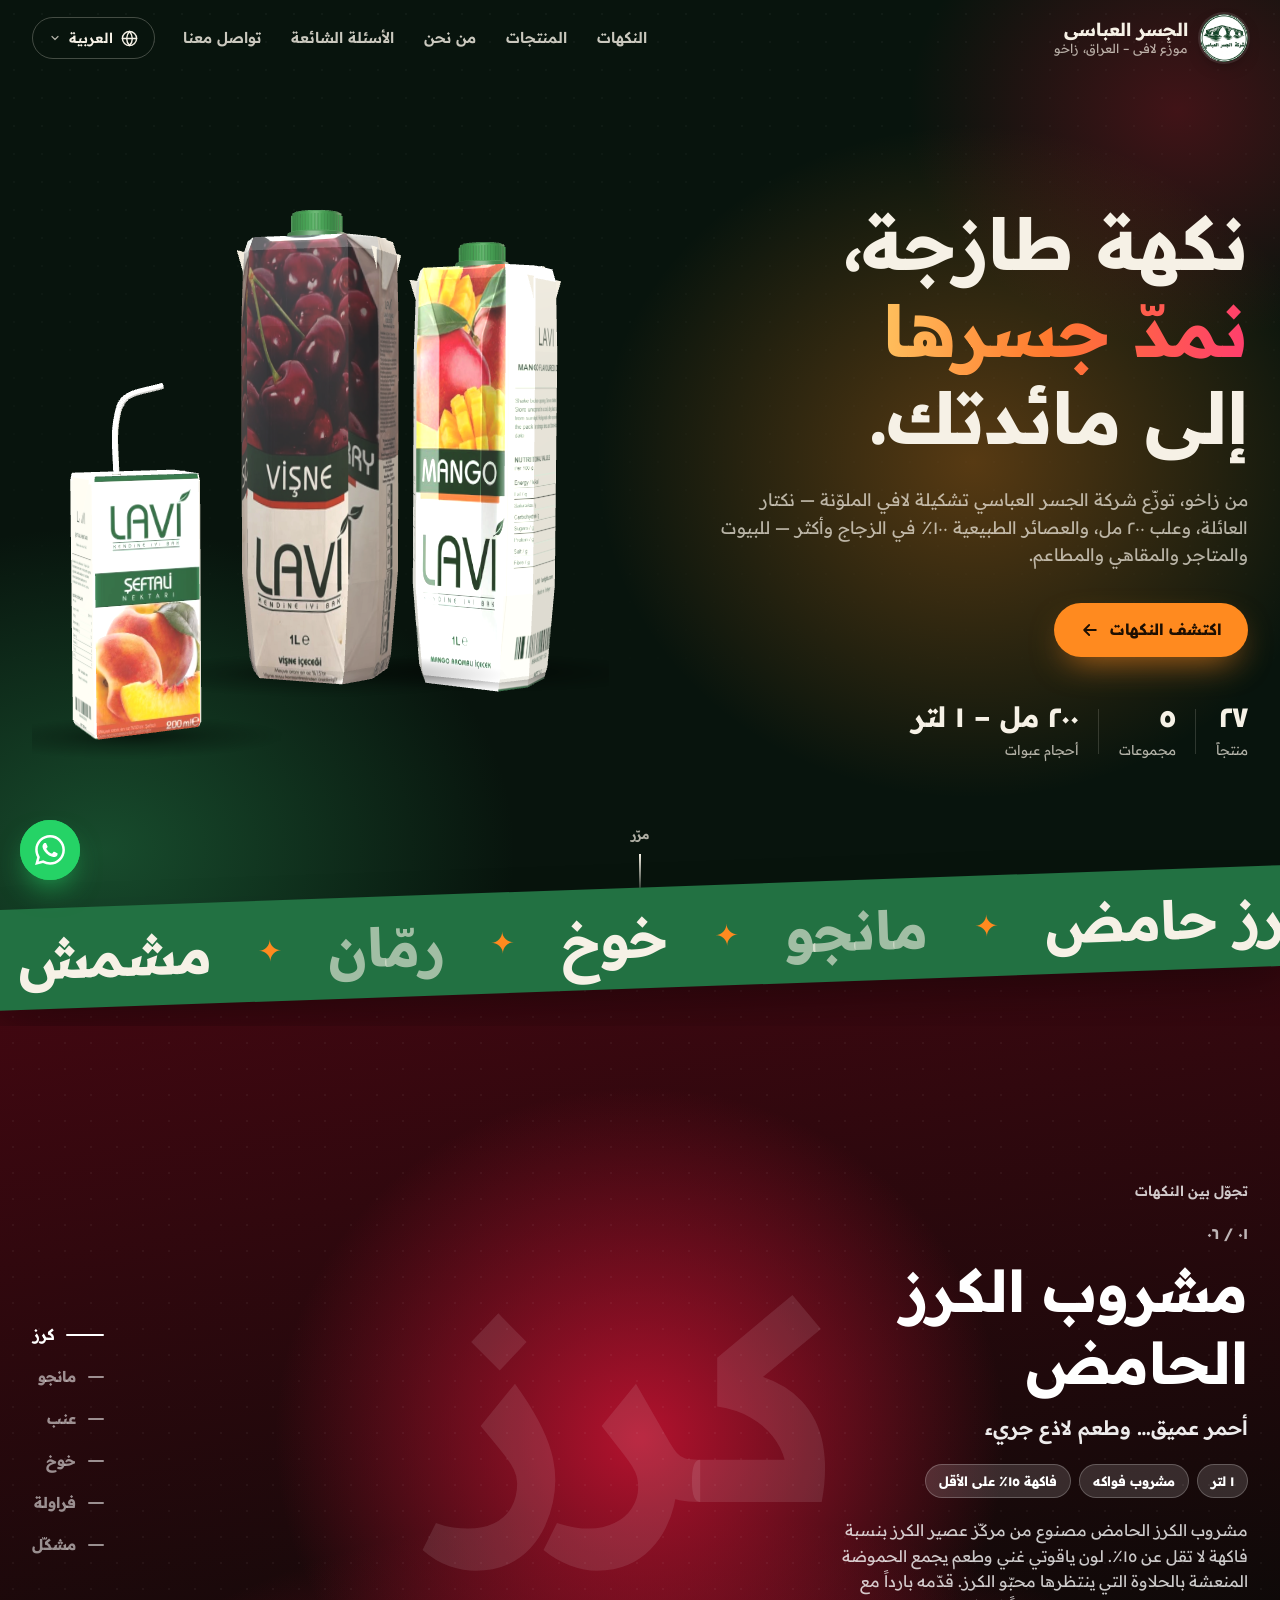
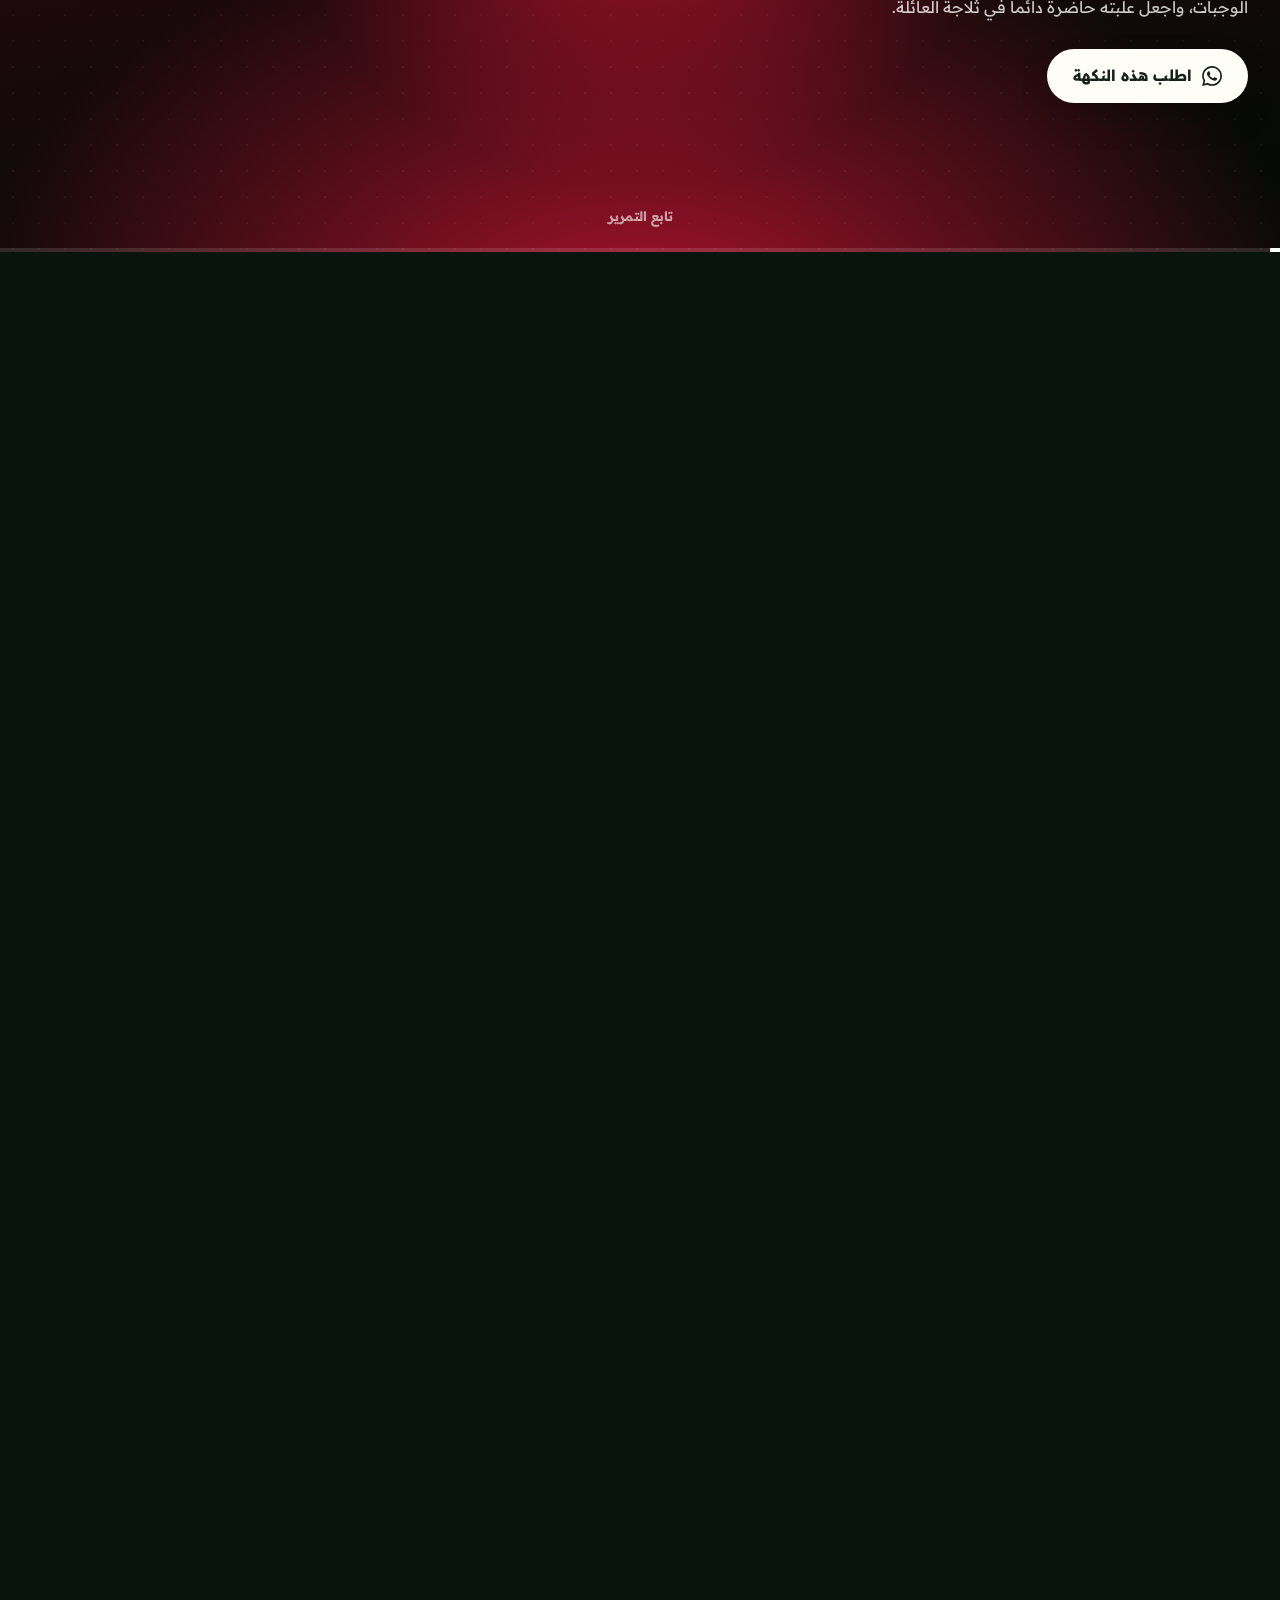
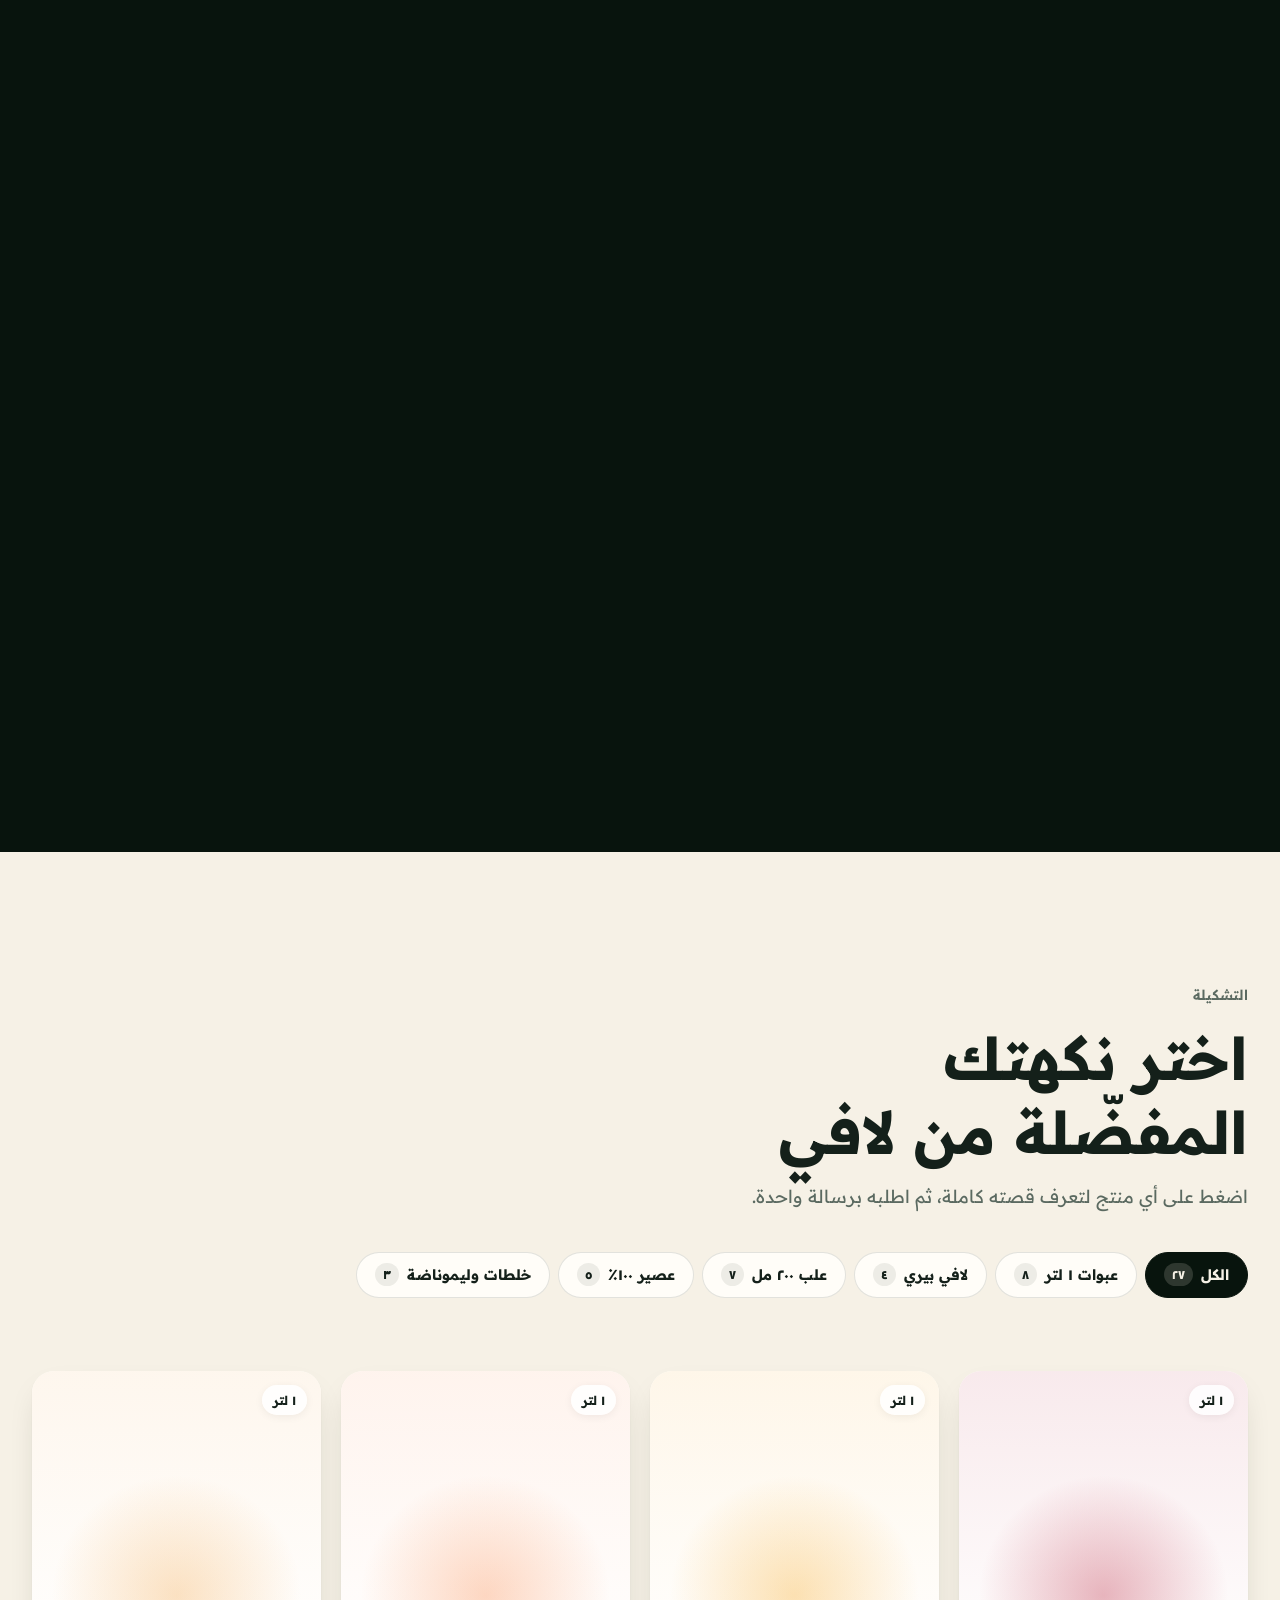
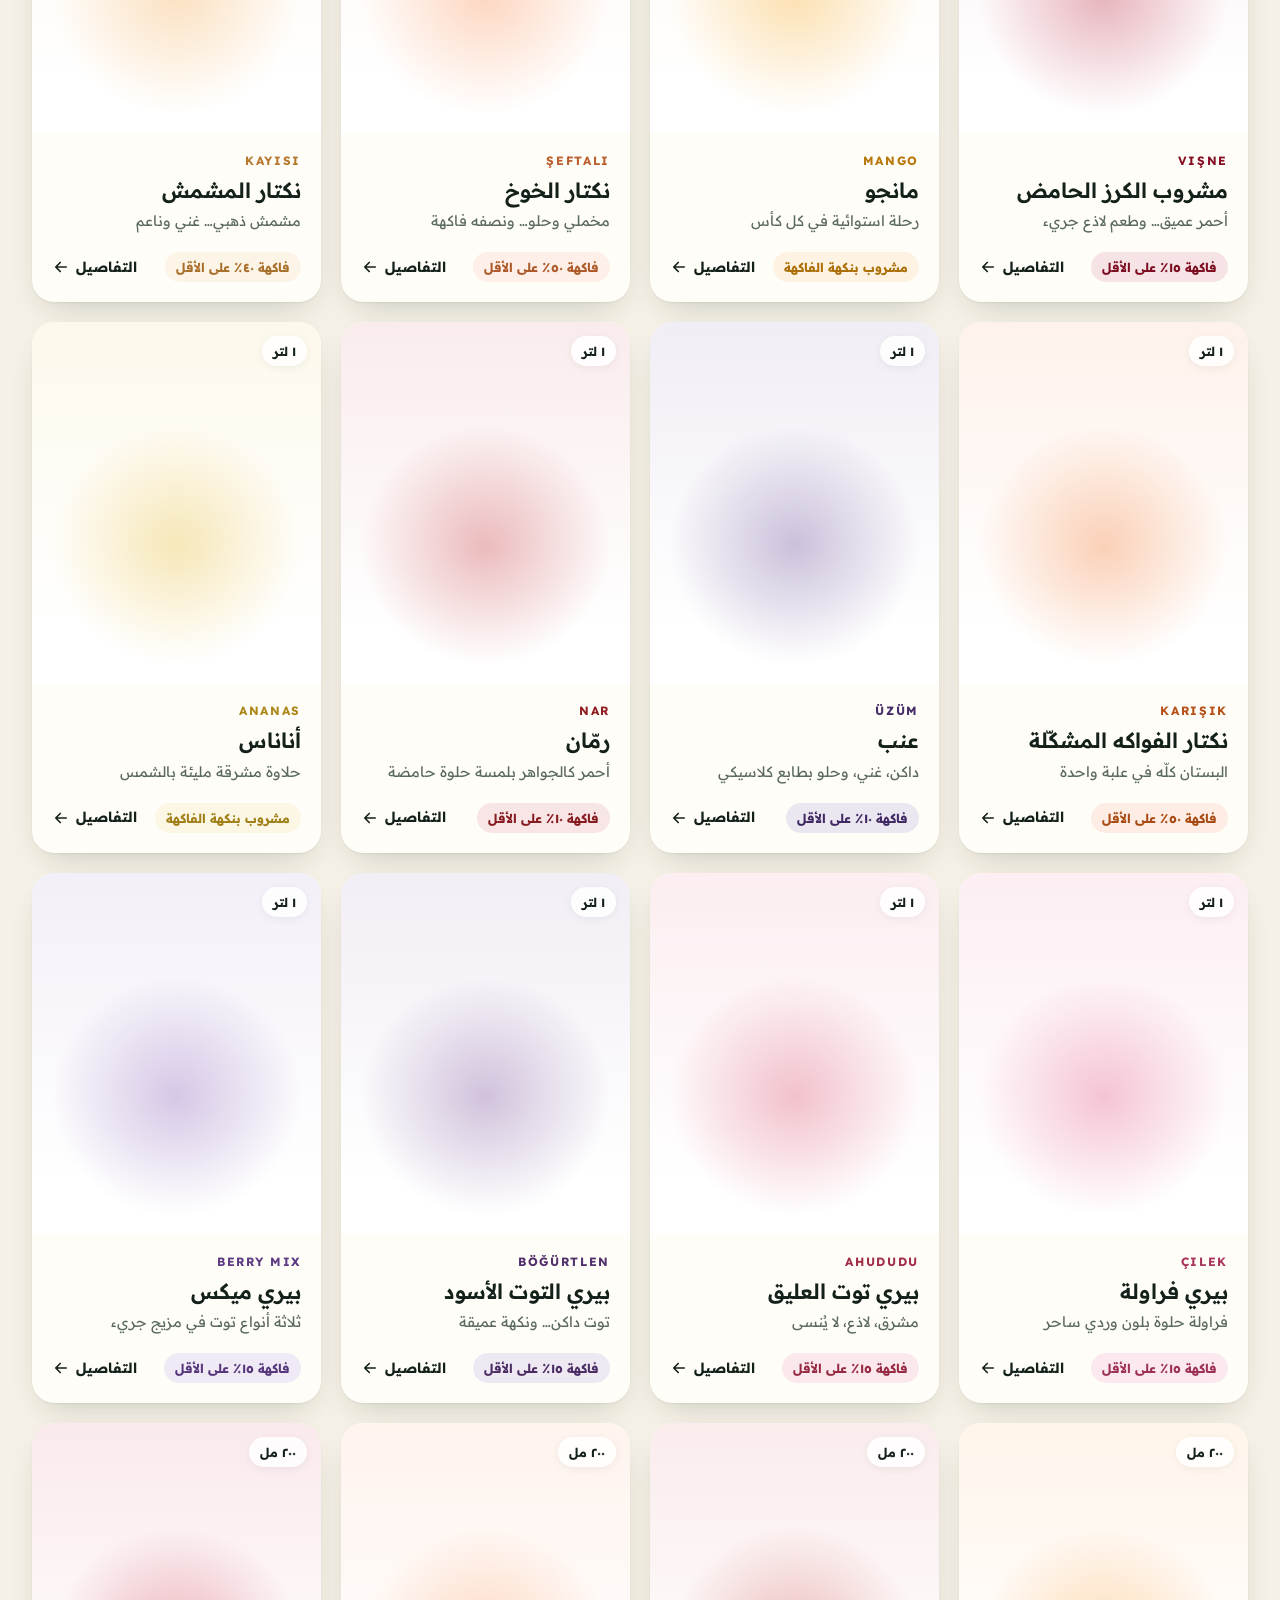
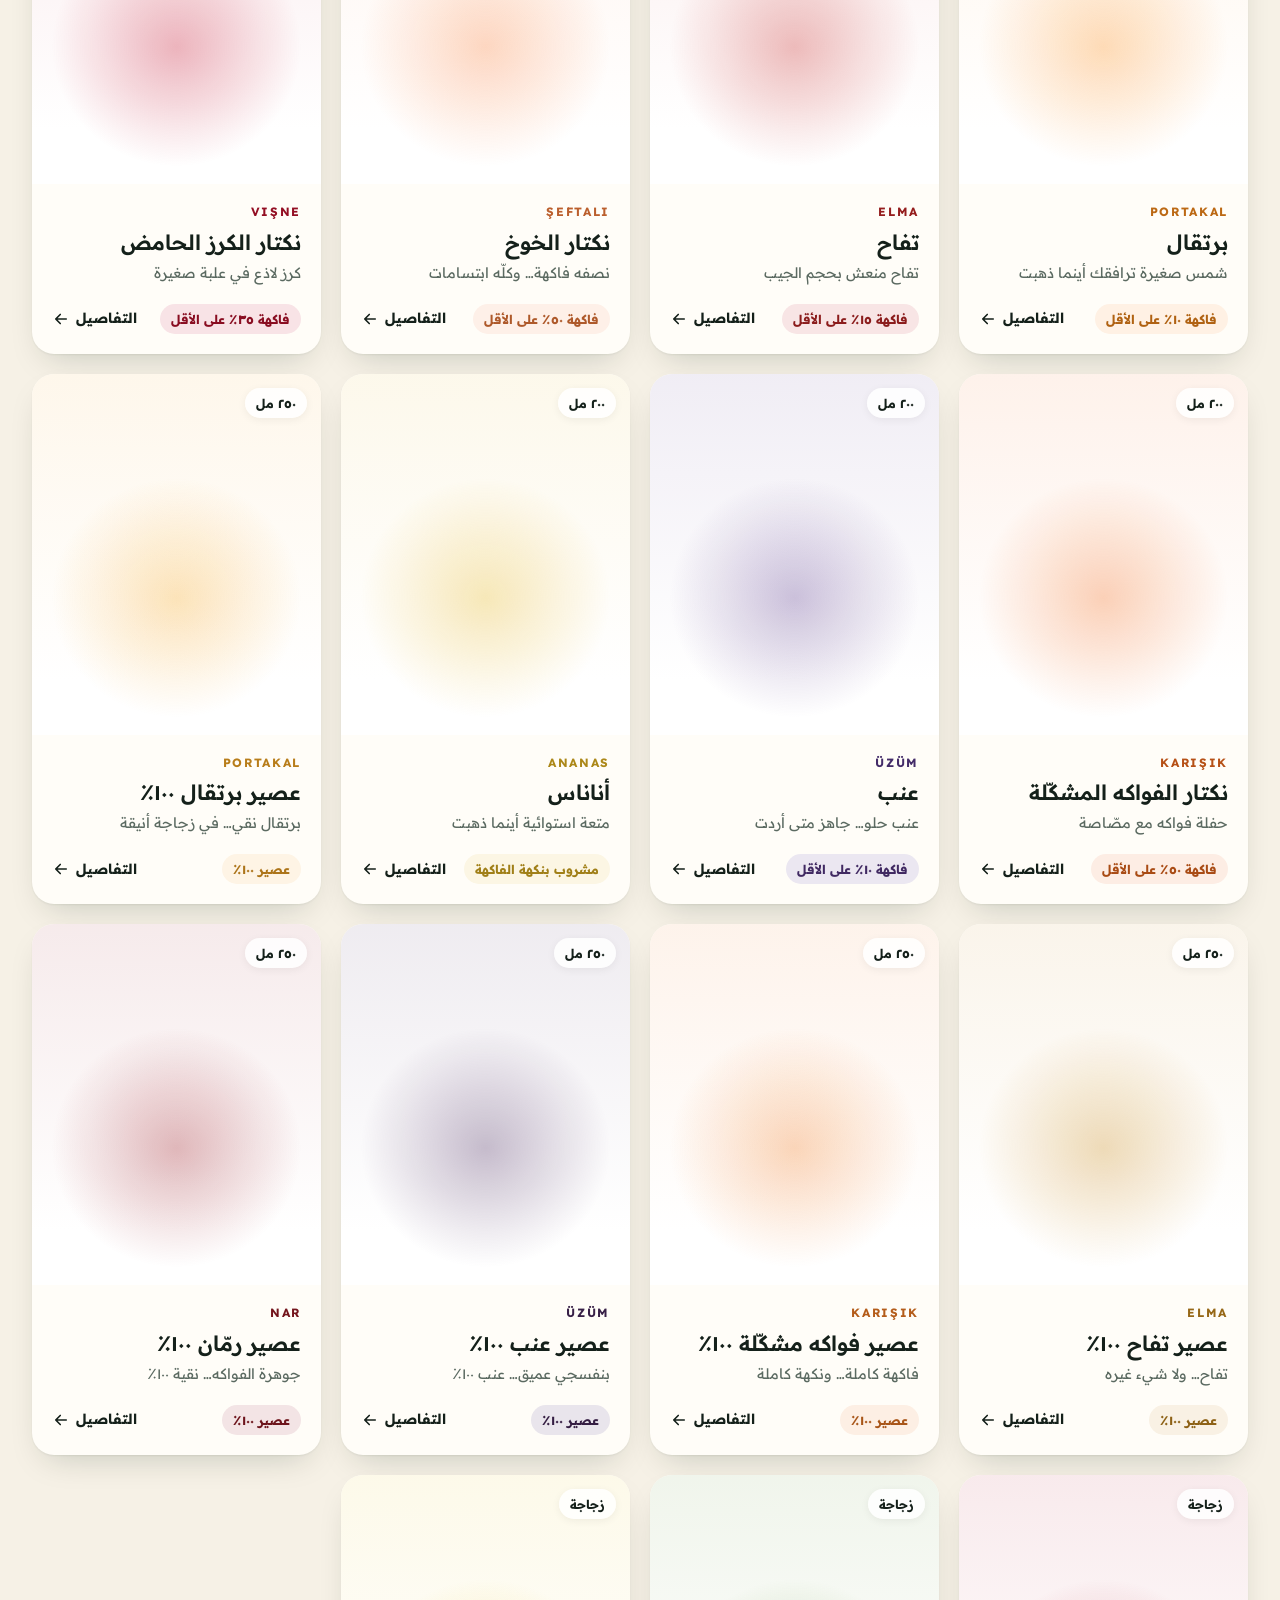
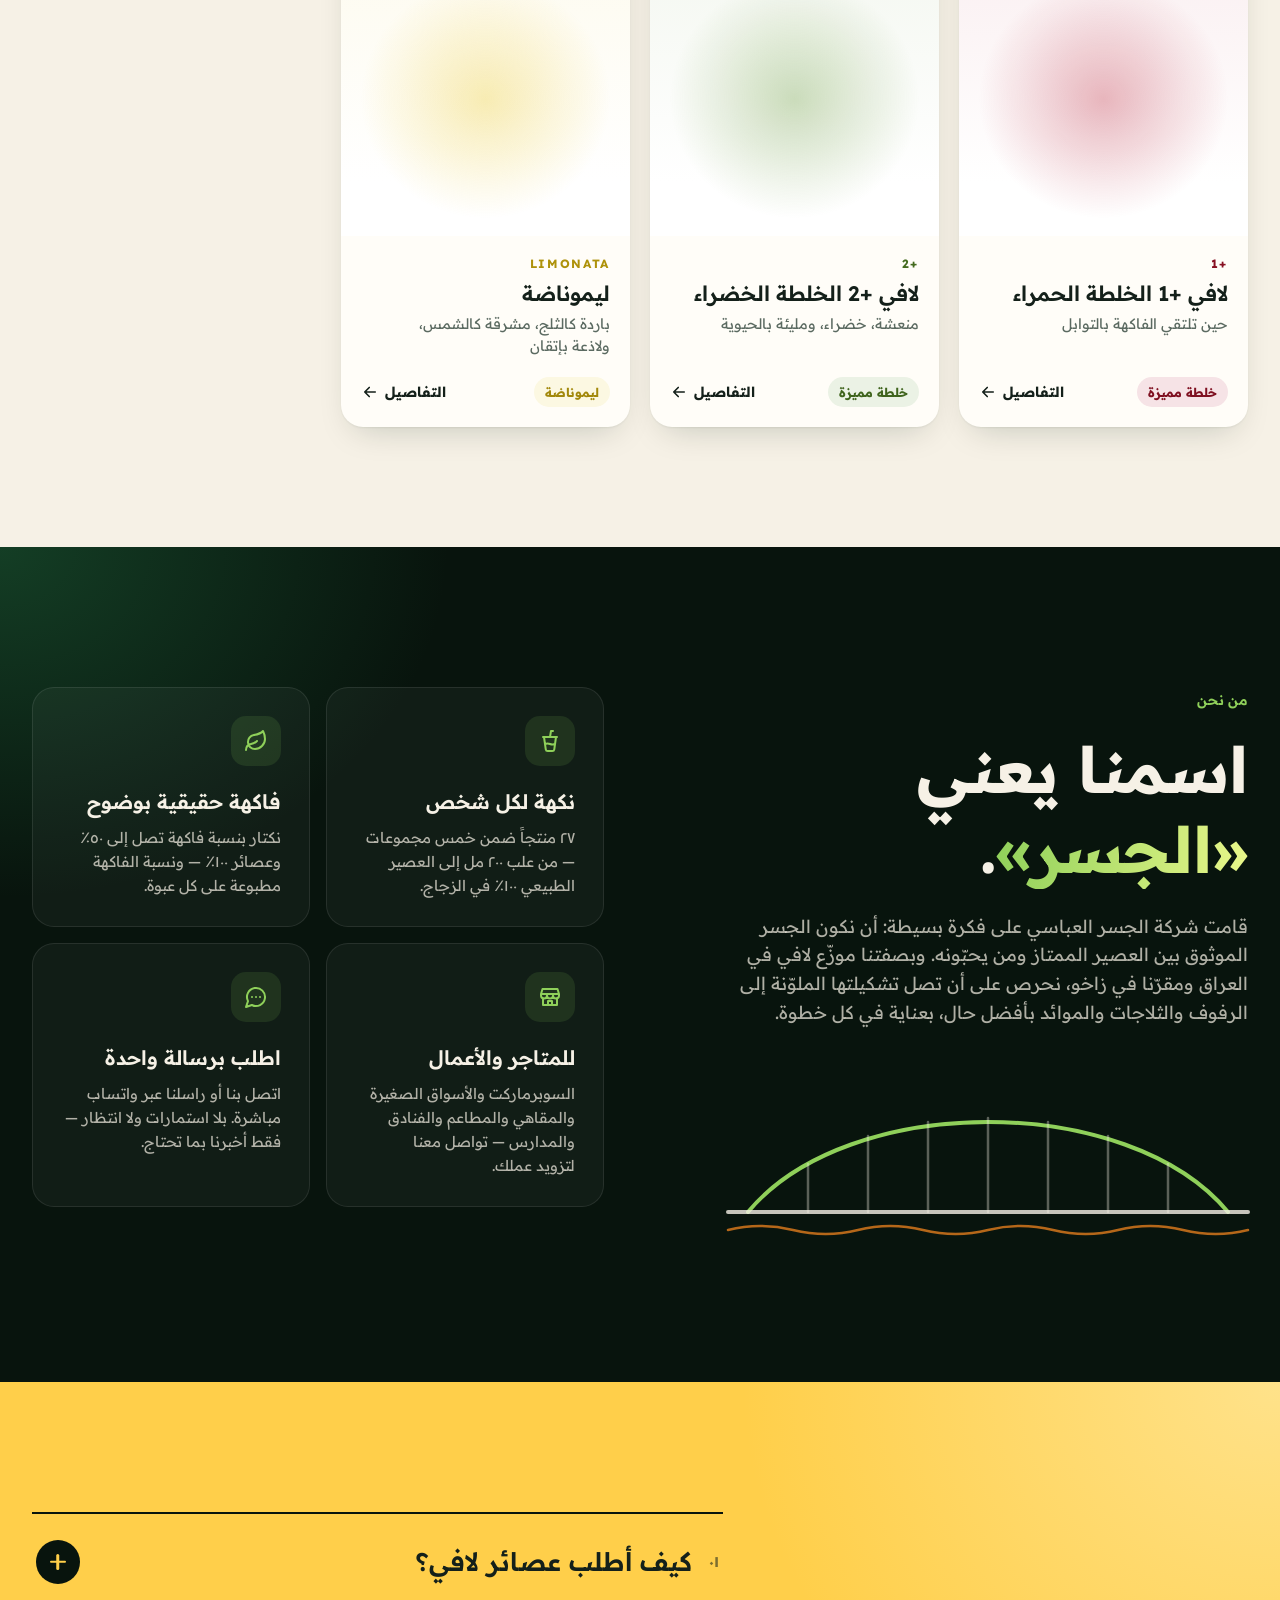
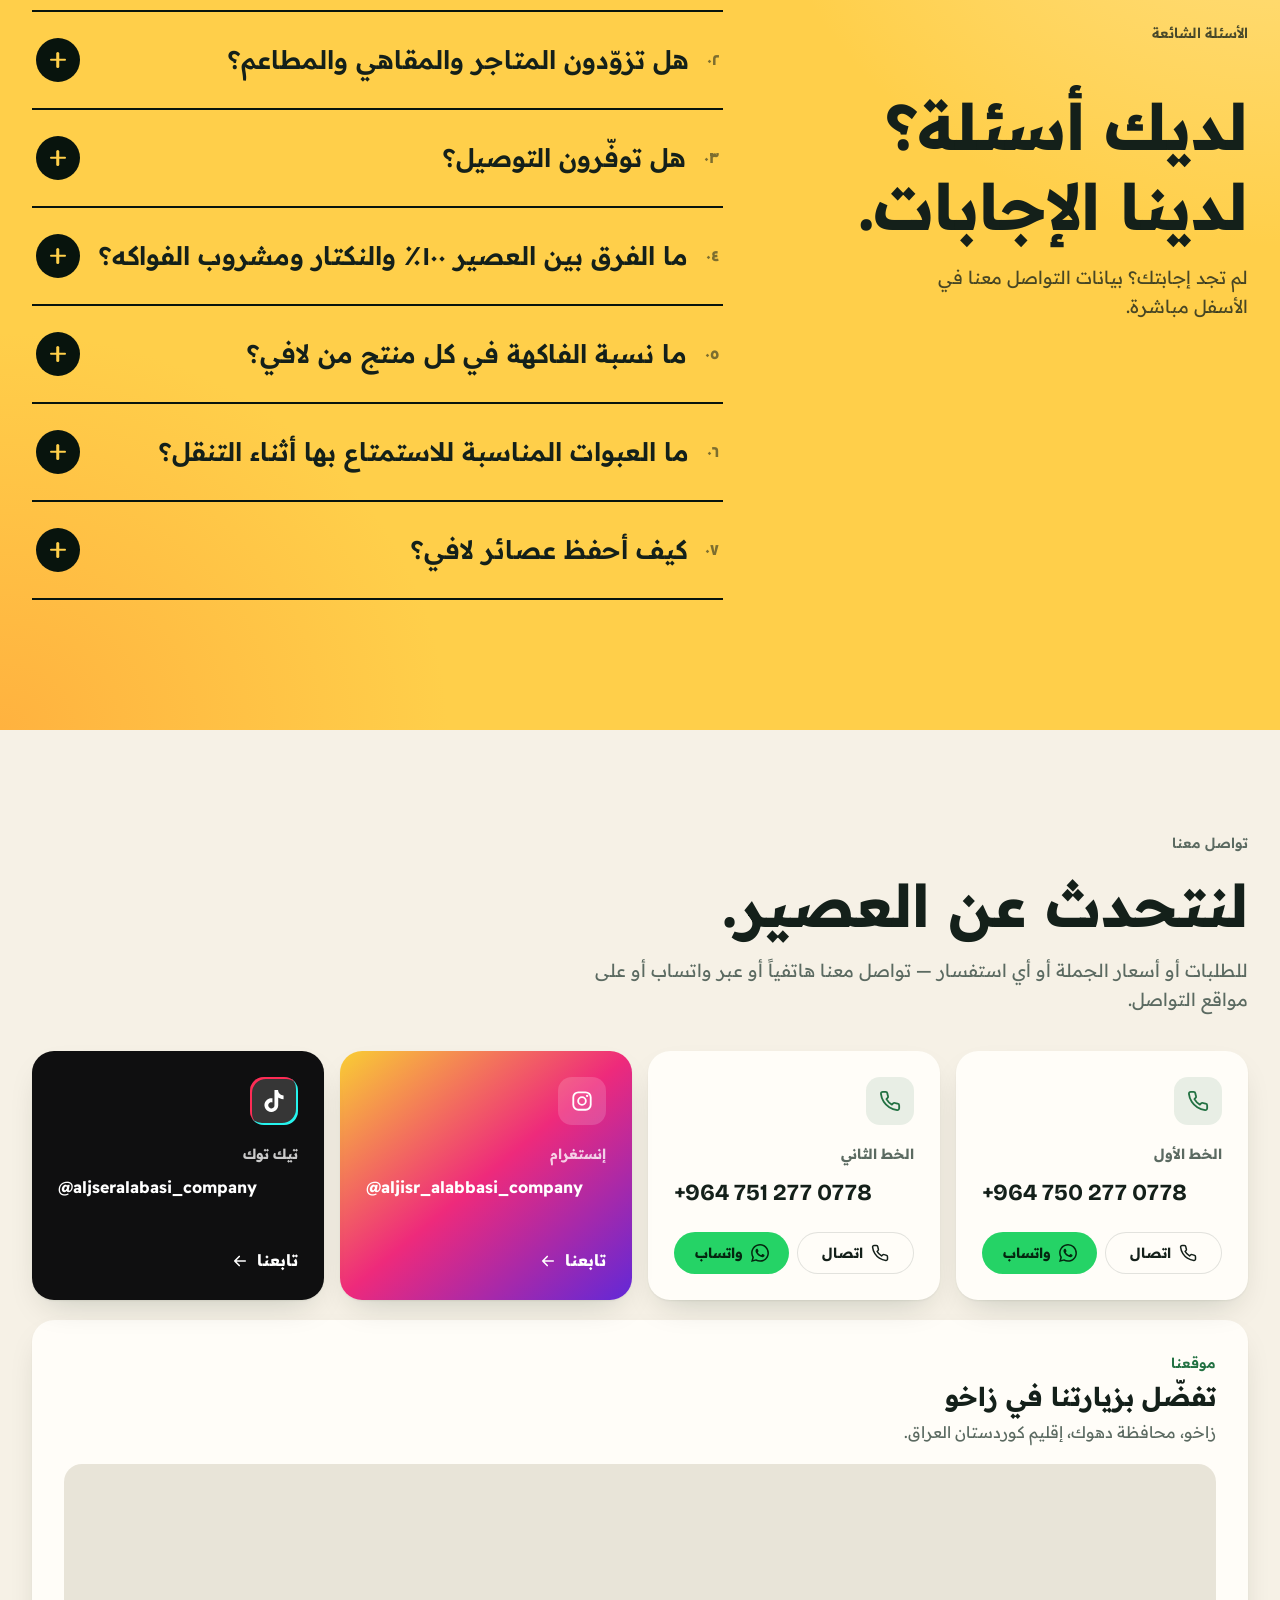
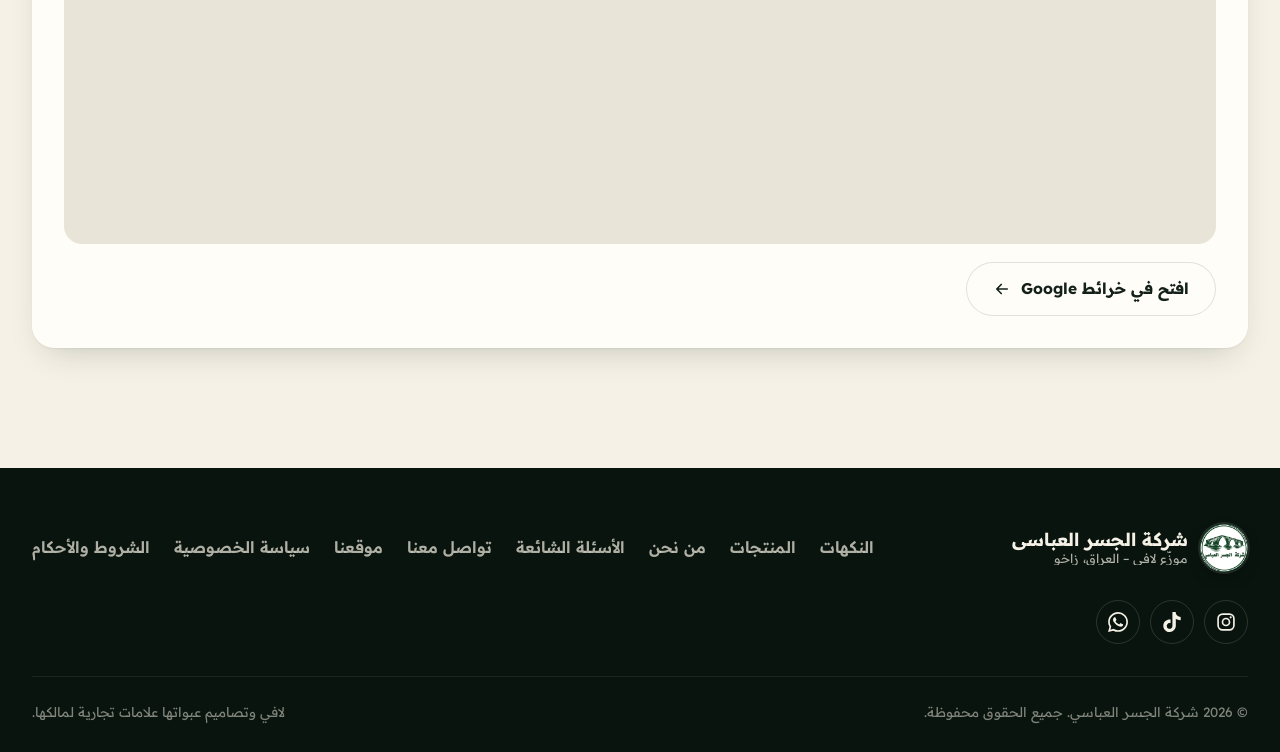
==== commit f3509d6a: "Add product-specific carton side panels and correct cylindrical bottle labels" ====
--- a/index.html
+++ b/index.html
@@ -1 +1 @@
-<!doctype html><html lang="ar" dir="rtl"><head><meta charset="utf-8"><meta name="viewport" content="width=device-width, initial-scale=1, viewport-fit=cover"><title>شركة الجسر العباسي — موزّع عصائر لافي في العراق</title><meta name="description" content="شركة الجسر العباسي، موزّع عصائر لافي في العراق ومقرّها زاخو — نكتار ١ لتر، لافي بيري، علب ٢٠٠ مل، عصائر ١٠٠٪ في الزجاج، خلطات مميزة وليموناضة. اطلب عبر الهاتف أو واتساب."><meta name="theme-color" content="#08140d"><link rel="icon" href="favicon.ico" sizes="48x48"><link rel="icon" href="icon-192.png" type="image/png" sizes="192x192"><link rel="apple-touch-icon" href="apple-touch-icon.png"><meta property="og:type" content="website"><meta property="og:title" content="شركة الجسر العباسي — موزّع عصائر لافي في العراق"><meta property="og:locale" content="ar_IQ"><meta property="og:locale:alternate" content="en_US"><meta property="og:description" content="موزّع عصائر لافي في العراق، من زاخو. ٢٧ عصيراً ونكتار — من علب ٢٠٠ مل إلى العصير ١٠٠٪ في الزجاج. اطلب عبر واتساب."><meta property="og:image" content="https://aljisralabbasi.com/assets/7510e6c95f83.jpg"><meta name="twitter:card" content="summary_large_image"><link rel="preconnect" href="https://fonts.googleapis.com"><link rel="preconnect" href="https://fonts.gstatic.com" crossorigin><link rel="stylesheet" href="https://fonts.googleapis.com/css2?family=Bricolage+Grotesque:opsz,wght@12..96,500..800&family=Manrope:wght@300..800&family=Readex+Pro:wght@300..700&display=swap"><link rel="stylesheet" href="assets/7f6b63b8db16.css"><script type="application/ld+json"> [ { "@context": "https://schema.org", "@type": "Organization", "@id": "https://aljisralabbasi.com/#organization", "name": "شركة الجسر العباسي", "alternateName": ["Al-Jisr Al-Abbasi Company", "Al-Jisr Al-Abbasi"], "url": "https://aljisralabbasi.com/", "logo": "https://aljisralabbasi.com/logo.png", "image": "https://aljisralabbasi.com/logo.png", "description": "موزّع عصائر لافي في العراق — LAVI juice distributor in Iraq", "telephone": ["+9647502770778", "+9647512770778"], "address": { "@type": "PostalAddress", "addressLocality": "Zakho", "addressRegion": "Duhok", "addressCountry": "IQ" }, "areaServed": "IQ", "location": { "@type": "Place", "geo": { "@type": "GeoCoordinates", "latitude": 37.1406851, "longitude": 42.6690981 }, "hasMap": "https://maps.google.com/?cid=15047457084699959189" }, "sameAs": ["https://www.instagram.com/aljisr_alabbasi_company/", "https://www.tiktok.com/@aljseralabasi_company"] }, { "@context": "https://schema.org", "@type": "WebSite", "name": "شركة الجسر العباسي", "alternateName": "Al-Jisr Al-Abbasi Company", "url": "https://aljisralabbasi.com/", "inLanguage": ["ar", "ckb", "kmr", "en"], "publisher": { "@id": "https://aljisralabbasi.com/#organization" } } ] </script><script>document.documentElement.classList.add('js');</script><link rel="canonical" href="https://aljisralabbasi.com/"><meta property="og:url" content="https://aljisralabbasi.com/"></head><body><svg width="0" height="0" style="position:absolute" aria-hidden="true"><symbol id="i-wa" viewBox="0 0 24 24"><path fill="currentColor" d="M17.47 14.38c-.3-.15-1.76-.87-2.03-.97-.27-.1-.47-.15-.67.15-.2.3-.77.97-.94 1.16-.17.2-.35.22-.64.07-.3-.15-1.26-.46-2.39-1.47-.88-.79-1.48-1.76-1.65-2.06-.17-.3-.02-.46.13-.6.13-.14.3-.35.45-.52.15-.18.2-.3.3-.5.1-.2.05-.37-.03-.52-.07-.15-.67-1.61-.92-2.2-.24-.59-.49-.5-.67-.51h-.57c-.2 0-.52.07-.79.37-.27.3-1.04 1.02-1.04 2.48s1.07 2.88 1.21 3.07c.15.2 2.1 3.2 5.08 4.49.71.31 1.26.49 1.7.63.71.22 1.36.19 1.87.12.57-.09 1.76-.72 2-1.41.25-.7.25-1.29.18-1.41-.08-.13-.28-.2-.57-.35M12.05 21.79h-.01a9.87 9.87 0 0 1-5.03-1.38l-.36-.21-3.74.98 1-3.65-.24-.37a9.86 9.86 0 0 1-1.51-5.26c0-5.45 4.44-9.88 9.89-9.88 2.64 0 5.12 1.03 6.99 2.9a9.83 9.83 0 0 1 2.89 6.99c0 5.45-4.44 9.88-9.88 9.88m8.41-18.3A11.82 11.82 0 0 0 12.05 0C5.5 0 .16 5.34.16 11.89c0 2.1.55 4.14 1.59 5.95L.06 24l6.3-1.65a11.88 11.88 0 0 0 5.68 1.45h.01c6.55 0 11.89-5.34 11.89-11.89 0-3.18-1.24-6.16-3.48-8.41"/></symbol><symbol id="i-phone" viewBox="0 0 24 24"><path fill="none" stroke="currentColor" stroke-width="2" stroke-linecap="round" stroke-linejoin="round" d="M22 16.92v3a2 2 0 0 1-2.18 2 19.8 19.8 0 0 1-8.63-3.07 19.5 19.5 0 0 1-6-6A19.8 19.8 0 0 1 2.12 4.18 2 2 0 0 1 4.11 2h3a2 2 0 0 1 2 1.72c.13.96.36 1.9.7 2.81a2 2 0 0 1-.45 2.11L8.09 9.91a16 16 0 0 0 6 6l1.27-1.27a2 2 0 0 1 2.11-.45c.91.34 1.85.57 2.81.7A2 2 0 0 1 22 16.92z"/></symbol><symbol id="i-ig" viewBox="0 0 24 24"><g fill="none" stroke="currentColor" stroke-width="2"><rect x="2.5" y="2.5" width="19" height="19" rx="5.5"/><circle cx="12" cy="12" r="4.2"/></g><circle cx="17.6" cy="6.4" r="1.3" fill="currentColor"/></symbol><symbol id="i-tt" viewBox="0 0 24 24"><path fill="currentColor" d="M12.53.02C13.84 0 15.14.01 16.44 0c.08 1.53.63 3.09 1.75 4.17 1.12 1.11 2.7 1.62 4.24 1.79v4.03c-1.44-.05-2.89-.35-4.2-.97-.57-.26-1.1-.59-1.62-.93-.01 2.92.01 5.84-.02 8.75-.08 1.4-.54 2.79-1.35 3.94-1.31 1.92-3.58 3.17-5.91 3.21-1.43.08-2.86-.31-4.08-1.03-2.02-1.19-3.44-3.37-3.65-5.71-.02-.5-.03-1-.01-1.49.18-1.9 1.12-3.72 2.58-4.96 1.66-1.44 3.98-2.13 6.15-1.72.02 1.48-.04 2.96-.04 4.44-.99-.32-2.15-.23-3.02.37-.63.41-1.11 1.04-1.36 1.75-.21.51-.15 1.07-.14 1.61.24 1.64 1.82 3.02 3.5 2.87 1.12-.01 2.19-.66 2.77-1.61.19-.33.4-.67.41-1.06.1-1.79.06-3.57.07-5.36.01-4.03-.01-8.05.02-12.07z"/></symbol><symbol id="i-arrow" viewBox="0 0 24 24"><path fill="none" stroke="currentColor" stroke-width="2.2" stroke-linecap="round" stroke-linejoin="round" d="M5 12h14M13 6l6 6-6 6"/></symbol><symbol id="i-close" viewBox="0 0 24 24"><path fill="none" stroke="currentColor" stroke-width="2.2" stroke-linecap="round" d="M6 6l12 12M18 6 6 18"/></symbol><symbol id="i-cup" viewBox="0 0 24 24"><path fill="none" stroke="currentColor" stroke-width="2" stroke-linecap="round" stroke-linejoin="round" d="m6 8 1.75 12.28a2 2 0 0 0 2 1.72h4.54a2 2 0 0 0 2-1.72L18 8M5 8h14M7 15a6.5 6.5 0 0 1 5 0 6.5 6.5 0 0 0 5 0M12 8l1-6h2"/></symbol><symbol id="i-leaf" viewBox="0 0 24 24"><path fill="none" stroke="currentColor" stroke-width="2" stroke-linecap="round" stroke-linejoin="round" d="M11 20A7 7 0 0 1 9.8 6.1C15.5 5 17 4.48 19 2c1 2 2 4.18 2 8 0 5.5-4.78 10-10 10ZM2 21c0-3 1.85-5.36 5.08-6C9.5 14.52 12 13 13 12"/></symbol><symbol id="i-store" viewBox="0 0 24 24"><path fill="none" stroke="currentColor" stroke-width="2" stroke-linecap="round" stroke-linejoin="round" d="M3 9 4.5 4h15L21 9M3 9h18v1.5a3 3 0 0 1-6 0 3 3 0 0 1-6 0 3 3 0 0 1-6 0zM5 13v7h14v-7M10 20v-4h4v4"/></symbol><symbol id="i-chat" viewBox="0 0 24 24"><path fill="none" stroke="currentColor" stroke-width="2" stroke-linecap="round" stroke-linejoin="round" d="M7.9 20A9 9 0 1 0 4 16.1L2 22ZM8 12h.01M12 12h.01M16 12h.01"/></symbol><symbol id="i-globe" viewBox="0 0 24 24"><g fill="none" stroke="currentColor" stroke-width="2" stroke-linecap="round" stroke-linejoin="round"><circle cx="12" cy="12" r="10"/><path d="M12 2a14.5 14.5 0 0 0 0 20 14.5 14.5 0 0 0 0-20M2 12h20"/></g></symbol><symbol id="i-caret" viewBox="0 0 24 24"><path fill="none" stroke="currentColor" stroke-width="2.4" stroke-linecap="round" stroke-linejoin="round" d="m6 9 6 6 6-6"/></symbol></svg><a class="skip" href="#main" data-i18n="skip">انتقل إلى المحتوى</a><canvas id="gl" aria-hidden="true"></canvas><header class="nav" id="nav"><div class="container nav__inner"><a class="brand" href="#top"><img class="brand__logo" src="assets/ab579693b133.webp" alt="" width="48" height="48"><span class="brand__text"><strong data-i18n="brand.name">الجسر العباسي</strong><small data-i18n="brand.sub">موزّع لافي – العراق، زاخو</small></span></a><nav class="nav__links" id="menu" data-i18n-aria="aria.main" aria-label="القائمة الرئيسية"><a href="#flavors" data-i18n="nav.flavors">النكهات</a><a href="#products" data-i18n="nav.products">المنتجات</a><a href="#about" data-i18n="nav.about">من نحن</a><a href="#faq" data-i18n="nav.faq">الأسئلة الشائعة</a><a href="#contact" data-i18n="nav.contact">تواصل معنا</a></nav><div class="nav__actions"><div class="langsel"><button class="lang" id="langBtn" type="button" aria-haspopup="true" aria-expanded="false" aria-controls="langMenu" data-i18n-aria="lang.label" aria-label="اللغة"><svg class="lang__globe" aria-hidden="true"><use href="#i-globe"/></svg><span class="lang__full">العربية</span><span class="lang__short">عربي</span><svg class="lang__caret" aria-hidden="true"><use href="#i-caret"/></svg></button><ul class="langsel__menu" id="langMenu" role="menu" hidden></ul></div><button class="burger" id="burger" type="button" aria-expanded="false" aria-controls="menu" data-i18n-aria="nav.menu" aria-label="القائمة"><span></span><span></span></button></div></div></header><main id="main"><section class="hero" id="top"><div class="container hero__grid"><div class="hero__copy"><h1 class="hero__title" data-i18n-html="hero.title">نكهة طازجة، <em>نمدّ جسرها</em> إلى مائدتك.</h1><p class="hero__text" data-i18n="hero.text">من زاخو، توزّع شركة الجسر العباسي تشكيلة لافي الملوّنة — نكتار العائلة، وعلب ٢٠٠ مل، والعصائر الطبيعية ١٠٠٪ في الزجاج وأكثر — للبيوت والمتاجر والمقاهي والمطاعم.</p><div class="hero__ctas"><a class="btn btn--primary" href="#products"><span data-i18n="hero.cta">اكتشف النكهات</span><svg class="flip" aria-hidden="true"><use href="#i-arrow"/></svg></a></div><dl class="hero__stats"><div><dt data-num="27">٢٧</dt><dd data-i18n="hero.s1">منتجاً</dd></div><div><dt data-num="5">٥</dt><dd data-i18n="hero.s2">مجموعات</dd></div><div><dt data-i18n="hero.sizes">٢٠٠ مل – ١ لتر</dt><dd data-i18n="hero.s3">أحجام عبوات</dd></div></dl></div><div class="hero__stage" data-view="hero"><img class="hero__fallback hf2" src="assets/77107925132e.webp" alt="لافي نكتار الكرز الحامض ١ لتر"><img class="hero__fallback hf3" src="assets/7b13fab9efe2.webp" alt="لافي مانجو ١ لتر"><img class="hero__fallback hf1" src="assets/738be30d350b.webp" alt="لافي نكتار الخوخ ٢٠٠ مل"></div></div><a class="hero__scroll" href="#flavors"><span data-i18n="hero.scroll">مرّر</span><i></i></a></section><div class="marquee-wrap" aria-hidden="true"><div class="marquee"><div class="marquee__track" id="marquee"></div></div></div><section class="spin" id="flavors"><div class="spin__sticky"><div class="spin__bg"></div><div class="spin__word" id="spinWord" aria-hidden="true"></div><div class="container spin__layout"><div class="spin__info" id="spinInfo" aria-live="polite"><p class="eyebrow eyebrow--light" data-i18n="spin.eyebrow">تجوّل بين النكهات</p><p class="spin__count"><span id="spinNum">01</span> / <span id="spinTotal">06</span></p><h2 class="spin__name" id="spinName"></h2><p class="spin__tag" id="spinTag"></p><ul class="chips" id="spinChips"></ul><p class="spin__desc" id="spinDesc"></p><a class="btn btn--light" id="spinOrder" href="#" target="_blank" rel="noopener"><svg aria-hidden="true"><use href="#i-wa"/></svg><span data-i18n="spin.order">اطلب هذه النكهة</span></a></div><div class="spin__stage" data-view="showcase"><img class="spin__fallback" id="spinImg" alt=""></div><ol class="spin__list" id="spinList"></ol></div><p class="spin__hint" data-i18n="spin.hint">تابع التمرير</p><div class="spin__progress"><span id="spinBar"></span></div></div></section><section class="collection" id="products"><div class="container"><header class="section-head" data-reveal><p class="eyebrow" data-i18n="coll.eyebrow">التشكيلة</p><h2 data-i18n="coll.title">اختر نكهتك المفضّلة من لافي</h2><p data-i18n="coll.text">اضغط على أي منتج لتعرف قصته كاملة، ثم اطلبه برسالة واحدة.</p></header><div class="tabs" id="tabs" role="tablist"></div><p class="tabs__blurb" id="collBlurb" aria-live="polite"></p><div class="grid" id="grid"></div></div></section><section class="about" id="about"><div class="container about__grid"><div class="about__intro" data-reveal><p class="eyebrow eyebrow--leaf" data-i18n="about.eyebrow">من نحن</p><h2 data-i18n-html="about.title">اسمنا يعني <em>«الجسر»</em>.</h2><p class="about__text" data-i18n="about.text">قامت شركة الجسر العباسي على فكرة بسيطة: أن نكون الجسر الموثوق بين العصير الممتاز ومن يحبّونه. وبصفتنا موزّع لافي في العراق ومقرّنا في زاخو، نحرص على أن تصل تشكيلتها الملوّنة إلى الرفوف والثلاجات والموائد بأفضل حال، بعناية في كل خطوة.</p><svg class="bridge-art" viewBox="0 0 520 170" aria-hidden="true"><path class="ba-arch" d="M20 140 C 120 20, 400 20, 500 140"/><path class="ba-deck" d="M0 140 H520"/><path class="ba-rib" d="M80 140 V92 M140 140 V64 M200 140 V50 M260 140 V46 M320 140 V50 M380 140 V64 M440 140 V92"/><path class="ba-water" d="M0 158 Q 32 150 65 158 T 130 158 T 195 158 T 260 158 T 325 158 T 390 158 T 455 158 T 520 158"/></svg></div><div class="features"><article class="feature" data-reveal><span class="feature__icon"><svg aria-hidden="true"><use href="#i-cup"/></svg></span><h3 data-i18n="f1.t">نكهة لكل شخص</h3><p data-i18n="f1.d">٢٧ منتجاً ضمن خمس مجموعات — من علب ٢٠٠ مل إلى العصير الطبيعي ١٠٠٪ في الزجاج.</p></article><article class="feature" data-reveal><span class="feature__icon"><svg aria-hidden="true"><use href="#i-leaf"/></svg></span><h3 data-i18n="f2.t">فاكهة حقيقية بوضوح</h3><p data-i18n="f2.d">نكتار بنسبة فاكهة تصل إلى ٥٠٪ وعصائر ١٠٠٪ — ونسبة الفاكهة مطبوعة على كل عبوة.</p></article><article class="feature" data-reveal><span class="feature__icon"><svg aria-hidden="true"><use href="#i-store"/></svg></span><h3 data-i18n="f3.t">للمتاجر والأعمال</h3><p data-i18n="f3.d">السوبرماركت والأسواق الصغيرة والمقاهي والمطاعم والفنادق والمدارس — تواصل معنا لتزويد عملك.</p></article><article class="feature" data-reveal><span class="feature__icon"><svg aria-hidden="true"><use href="#i-chat"/></svg></span><h3 data-i18n="f4.t">اطلب برسالة واحدة</h3><p data-i18n="f4.d">اتصل بنا أو راسلنا عبر واتساب مباشرة. بلا استمارات ولا انتظار — فقط أخبرنا بما تحتاج.</p></article></div></div></section><section class="faq" id="faq"><div class="container faq__grid"><div class="faq__head" data-reveal><p class="eyebrow eyebrow--dark" data-i18n="faq.eyebrow">الأسئلة الشائعة</p><h2 data-i18n="faq.title">لديك أسئلة؟ لدينا الإجابات.</h2><p data-i18n="faq.text">لم تجد إجابتك؟ بيانات التواصل معنا في الأسفل مباشرة.</p></div><div class="faq__list" id="faqList"></div></div></section><section class="contact" id="contact"><div class="container"><header class="section-head" data-reveal><p class="eyebrow" data-i18n="contact.eyebrow">تواصل معنا</p><h2 data-i18n="contact.title">لنتحدث عن العصير.</h2><p data-i18n="contact.text">للطلبات أو أسعار الجملة أو أي استفسار — تواصل معنا هاتفياً أو عبر واتساب أو على مواقع التواصل.</p></header><div class="contact__grid"><article class="ccard" data-reveal><span class="ccard__icon"><svg aria-hidden="true"><use href="#i-phone"/></svg></span><p class="ccard__label" data-i18n="contact.line1">الخط الأول</p><a class="ccard__value" data-tel="0" data-phone="0" href="#" dir="ltr"></a><div class="ccard__btns"><a class="btn btn--outline btn--sm" data-tel="0" href="#"><svg aria-hidden="true"><use href="#i-phone"/></svg><span data-i18n="contact.call">اتصال</span></a><a class="btn btn--wa btn--sm" data-wa-line="0" href="#"><svg aria-hidden="true"><use href="#i-wa"/></svg><span data-i18n="contact.wa">واتساب</span></a></div></article><article class="ccard" data-reveal><span class="ccard__icon"><svg aria-hidden="true"><use href="#i-phone"/></svg></span><p class="ccard__label" data-i18n="contact.line2">الخط الثاني</p><a class="ccard__value" data-tel="1" data-phone="1" href="#" dir="ltr"></a><div class="ccard__btns"><a class="btn btn--outline btn--sm" data-tel="1" href="#"><svg aria-hidden="true"><use href="#i-phone"/></svg><span data-i18n="contact.call">اتصال</span></a><a class="btn btn--wa btn--sm" data-wa-line="1" href="#"><svg aria-hidden="true"><use href="#i-wa"/></svg><span data-i18n="contact.wa">واتساب</span></a></div></article><a class="ccard ccard--ig" data-ig href="#" target="_blank" rel="noopener" data-reveal><span class="ccard__icon"><svg aria-hidden="true"><use href="#i-ig"/></svg></span><p class="ccard__label" data-i18n="contact.ig">إنستغرام</p><span class="ccard__value ccard__value--sm" dir="ltr">@aljisr_alabbasi_company</span><span class="ccard__go"><span data-i18n="contact.follow">تابعنا</span><svg class="flip" aria-hidden="true"><use href="#i-arrow"/></svg></span></a><a class="ccard ccard--tt" data-tt href="#" target="_blank" rel="noopener" data-reveal><span class="ccard__icon"><svg aria-hidden="true"><use href="#i-tt"/></svg></span><p class="ccard__label" data-i18n="contact.tt">تيك توك</p><span class="ccard__value ccard__value--sm" dir="ltr">@aljseralabasi_company</span><span class="ccard__go"><span data-i18n="contact.follow">تابعنا</span><svg class="flip" aria-hidden="true"><use href="#i-arrow"/></svg></span></a></div><div class="reach"><div class="findus" id="find-us" data-reveal><div class="findus__head"><p class="eyebrow" data-i18n="find.eyebrow">موقعنا</p><h3 data-i18n="find.title">تفضّل بزيارتنا في زاخو</h3><p class="findus__addr" id="findAddr" data-i18n="find.text">استلم طلبك أو تحدّث معنا عن تزويد متجرك أو عملك.</p></div><div class="findus__map" id="findMap"><div class="findus__ask"><span class="findus__pin" aria-hidden="true"></span><p data-i18n="find.ask">تحتاج إلى الاتجاهات؟ راسلنا عبر واتساب وسنرسل لك موقعنا مباشرة.</p><a class="btn btn--wa" data-wa="location" href="#"><svg aria-hidden="true"><use href="#i-wa"/></svg><span data-i18n="find.askBtn">احصل على موقعنا</span></a></div></div><a class="btn btn--outline findus__open" id="findOpen" href="#" target="_blank" rel="noopener" hidden><span data-i18n="find.open">افتح في خرائط Google</span><svg class="flip" aria-hidden="true"><use href="#i-arrow"/></svg></a></div></div></div></section></main><footer class="footer"><div class="container footer__inner"><a class="brand" href="#top"><img class="brand__logo" src="assets/ab579693b133.webp" alt="" width="48" height="48"><span class="brand__text"><strong data-i18n="company">شركة الجسر العباسي</strong><small data-i18n="brand.sub">موزّع لافي – العراق، زاخو</small></span></a><nav class="footer__links" data-i18n-aria="aria.footer" aria-label="روابط أسفل الصفحة"><a href="#flavors" data-i18n="nav.flavors">النكهات</a><a href="#products" data-i18n="nav.products">المنتجات</a><a href="#about" data-i18n="nav.about">من نحن</a><a href="#faq" data-i18n="nav.faq">الأسئلة الشائعة</a><a href="#contact" data-i18n="nav.contact">تواصل معنا</a><a href="#find-us" data-i18n="nav.find">موقعنا</a><a href="privacy.html" data-i18n="footer.privacy">سياسة الخصوصية</a><a href="terms.html" data-i18n="footer.terms">الشروط والأحكام</a></nav><div class="footer__social"><a data-ig href="#" target="_blank" rel="noopener" data-i18n-aria="contact.ig" aria-label="إنستغرام"><svg aria-hidden="true"><use href="#i-ig"/></svg></a><a data-tt href="#" target="_blank" rel="noopener" data-i18n-aria="contact.tt" aria-label="تيك توك"><svg aria-hidden="true"><use href="#i-tt"/></svg></a><a data-wa="general" href="#" data-i18n-aria="contact.wa" aria-label="واتساب"><svg aria-hidden="true"><use href="#i-wa"/></svg></a></div></div><div class="container footer__legal"><p>© <span id="year">2026</span> <span data-i18n="company">شركة الجسر العباسي</span>. <span data-i18n="footer.rights">جميع الحقوق محفوظة.</span></p><p data-i18n="footer.tm">لافي وتصاميم عبواتها علامات تجارية لمالكها.</p></div></footer><a class="float-wa" data-wa="general" href="#" data-i18n-aria="float.wa" aria-label="تحدث معنا على واتساب"><svg aria-hidden="true"><use href="#i-wa"/></svg></a><div class="modal" id="modal" hidden role="dialog" aria-modal="true" aria-labelledby="mName"><div class="modal__backdrop" data-close></div><div class="modal__panel"><button class="modal__close" type="button" data-close data-i18n-aria="modal.close" aria-label="إغلاق"><svg aria-hidden="true"><use href="#i-close"/></svg></button><div class="modal__stage" id="mStage" data-view="modal"><img id="mImg" alt=""><p class="modal__drag" data-i18n="modal.drag">اسحب للتدوير</p></div><div class="modal__info"><p class="eyebrow" id="mLine"></p><h2 class="modal__name" id="mName"></h2><p class="modal__tr" id="mTr"></p><p class="modal__tag" id="mTag"></p><p class="modal__desc" id="mDesc"></p><dl class="specs" id="mSpecs"></dl><div class="modal__btns"><a class="btn btn--wa" id="mOrder" href="#" target="_blank" rel="noopener"><svg aria-hidden="true"><use href="#i-wa"/></svg><span data-i18n="modal.order">اطلب عبر واتساب</span></a><a class="btn btn--outline" id="mCall" href="#"><svg aria-hidden="true"><use href="#i-phone"/></svg><span data-i18n="modal.call">اتصل للطلب</span></a></div><div class="modal__nav"><button type="button" id="mPrev" data-i18n-aria="modal.prev" aria-label="المنتج السابق"><svg class="flip rot" aria-hidden="true"><use href="#i-arrow"/></svg></button><button type="button" id="mNext" data-i18n-aria="modal.next" aria-label="المنتج التالي"><svg class="flip" aria-hidden="true"><use href="#i-arrow"/></svg></button></div></div></div></div><script src="assets/58ca53a22f32.js"></script><script type="module" src="assets/771ae20b7a40.js"></script></body></html>+<!doctype html><html lang="ar" dir="rtl"><head><meta charset="utf-8"><meta name="viewport" content="width=device-width, initial-scale=1, viewport-fit=cover"><title>شركة الجسر العباسي — موزّع عصائر لافي في العراق</title><meta name="description" content="شركة الجسر العباسي، موزّع عصائر لافي في العراق ومقرّها زاخو — نكتار ١ لتر، لافي بيري، علب ٢٠٠ مل، عصائر ١٠٠٪ في الزجاج، خلطات مميزة وليموناضة. اطلب عبر الهاتف أو واتساب."><meta name="theme-color" content="#08140d"><link rel="icon" href="favicon.ico" sizes="48x48"><link rel="icon" href="icon-192.png" type="image/png" sizes="192x192"><link rel="apple-touch-icon" href="apple-touch-icon.png"><meta property="og:type" content="website"><meta property="og:title" content="شركة الجسر العباسي — موزّع عصائر لافي في العراق"><meta property="og:locale" content="ar_IQ"><meta property="og:locale:alternate" content="en_US"><meta property="og:description" content="موزّع عصائر لافي في العراق، من زاخو. ٢٧ عصيراً ونكتار — من علب ٢٠٠ مل إلى العصير ١٠٠٪ في الزجاج. اطلب عبر واتساب."><meta property="og:image" content="https://aljisralabbasi.com/assets/7510e6c95f83.jpg"><meta name="twitter:card" content="summary_large_image"><link rel="preconnect" href="https://fonts.googleapis.com"><link rel="preconnect" href="https://fonts.gstatic.com" crossorigin><link rel="stylesheet" href="https://fonts.googleapis.com/css2?family=Bricolage+Grotesque:opsz,wght@12..96,500..800&family=Manrope:wght@300..800&family=Readex+Pro:wght@300..700&display=swap"><link rel="stylesheet" href="assets/7f6b63b8db16.css"><script type="application/ld+json"> [ { "@context": "https://schema.org", "@type": "Organization", "@id": "https://aljisralabbasi.com/#organization", "name": "شركة الجسر العباسي", "alternateName": ["Al-Jisr Al-Abbasi Company", "Al-Jisr Al-Abbasi"], "url": "https://aljisralabbasi.com/", "logo": "https://aljisralabbasi.com/logo.png", "image": "https://aljisralabbasi.com/logo.png", "description": "موزّع عصائر لافي في العراق — LAVI juice distributor in Iraq", "telephone": ["+9647502770778", "+9647512770778"], "address": { "@type": "PostalAddress", "addressLocality": "Zakho", "addressRegion": "Duhok", "addressCountry": "IQ" }, "areaServed": "IQ", "location": { "@type": "Place", "geo": { "@type": "GeoCoordinates", "latitude": 37.1406851, "longitude": 42.6690981 }, "hasMap": "https://maps.google.com/?cid=15047457084699959189" }, "sameAs": ["https://www.instagram.com/aljisr_alabbasi_company/", "https://www.tiktok.com/@aljseralabasi_company"] }, { "@context": "https://schema.org", "@type": "WebSite", "name": "شركة الجسر العباسي", "alternateName": "Al-Jisr Al-Abbasi Company", "url": "https://aljisralabbasi.com/", "inLanguage": ["ar", "ckb", "kmr", "en"], "publisher": { "@id": "https://aljisralabbasi.com/#organization" } } ] </script><script>document.documentElement.classList.add('js');</script><link rel="canonical" href="https://aljisralabbasi.com/"><meta property="og:url" content="https://aljisralabbasi.com/"></head><body><svg width="0" height="0" style="position:absolute" aria-hidden="true"><symbol id="i-wa" viewBox="0 0 24 24"><path fill="currentColor" d="M17.47 14.38c-.3-.15-1.76-.87-2.03-.97-.27-.1-.47-.15-.67.15-.2.3-.77.97-.94 1.16-.17.2-.35.22-.64.07-.3-.15-1.26-.46-2.39-1.47-.88-.79-1.48-1.76-1.65-2.06-.17-.3-.02-.46.13-.6.13-.14.3-.35.45-.52.15-.18.2-.3.3-.5.1-.2.05-.37-.03-.52-.07-.15-.67-1.61-.92-2.2-.24-.59-.49-.5-.67-.51h-.57c-.2 0-.52.07-.79.37-.27.3-1.04 1.02-1.04 2.48s1.07 2.88 1.21 3.07c.15.2 2.1 3.2 5.08 4.49.71.31 1.26.49 1.7.63.71.22 1.36.19 1.87.12.57-.09 1.76-.72 2-1.41.25-.7.25-1.29.18-1.41-.08-.13-.28-.2-.57-.35M12.05 21.79h-.01a9.87 9.87 0 0 1-5.03-1.38l-.36-.21-3.74.98 1-3.65-.24-.37a9.86 9.86 0 0 1-1.51-5.26c0-5.45 4.44-9.88 9.89-9.88 2.64 0 5.12 1.03 6.99 2.9a9.83 9.83 0 0 1 2.89 6.99c0 5.45-4.44 9.88-9.88 9.88m8.41-18.3A11.82 11.82 0 0 0 12.05 0C5.5 0 .16 5.34.16 11.89c0 2.1.55 4.14 1.59 5.95L.06 24l6.3-1.65a11.88 11.88 0 0 0 5.68 1.45h.01c6.55 0 11.89-5.34 11.89-11.89 0-3.18-1.24-6.16-3.48-8.41"/></symbol><symbol id="i-phone" viewBox="0 0 24 24"><path fill="none" stroke="currentColor" stroke-width="2" stroke-linecap="round" stroke-linejoin="round" d="M22 16.92v3a2 2 0 0 1-2.18 2 19.8 19.8 0 0 1-8.63-3.07 19.5 19.5 0 0 1-6-6A19.8 19.8 0 0 1 2.12 4.18 2 2 0 0 1 4.11 2h3a2 2 0 0 1 2 1.72c.13.96.36 1.9.7 2.81a2 2 0 0 1-.45 2.11L8.09 9.91a16 16 0 0 0 6 6l1.27-1.27a2 2 0 0 1 2.11-.45c.91.34 1.85.57 2.81.7A2 2 0 0 1 22 16.92z"/></symbol><symbol id="i-ig" viewBox="0 0 24 24"><g fill="none" stroke="currentColor" stroke-width="2"><rect x="2.5" y="2.5" width="19" height="19" rx="5.5"/><circle cx="12" cy="12" r="4.2"/></g><circle cx="17.6" cy="6.4" r="1.3" fill="currentColor"/></symbol><symbol id="i-tt" viewBox="0 0 24 24"><path fill="currentColor" d="M12.53.02C13.84 0 15.14.01 16.44 0c.08 1.53.63 3.09 1.75 4.17 1.12 1.11 2.7 1.62 4.24 1.79v4.03c-1.44-.05-2.89-.35-4.2-.97-.57-.26-1.1-.59-1.62-.93-.01 2.92.01 5.84-.02 8.75-.08 1.4-.54 2.79-1.35 3.94-1.31 1.92-3.58 3.17-5.91 3.21-1.43.08-2.86-.31-4.08-1.03-2.02-1.19-3.44-3.37-3.65-5.71-.02-.5-.03-1-.01-1.49.18-1.9 1.12-3.72 2.58-4.96 1.66-1.44 3.98-2.13 6.15-1.72.02 1.48-.04 2.96-.04 4.44-.99-.32-2.15-.23-3.02.37-.63.41-1.11 1.04-1.36 1.75-.21.51-.15 1.07-.14 1.61.24 1.64 1.82 3.02 3.5 2.87 1.12-.01 2.19-.66 2.77-1.61.19-.33.4-.67.41-1.06.1-1.79.06-3.57.07-5.36.01-4.03-.01-8.05.02-12.07z"/></symbol><symbol id="i-arrow" viewBox="0 0 24 24"><path fill="none" stroke="currentColor" stroke-width="2.2" stroke-linecap="round" stroke-linejoin="round" d="M5 12h14M13 6l6 6-6 6"/></symbol><symbol id="i-close" viewBox="0 0 24 24"><path fill="none" stroke="currentColor" stroke-width="2.2" stroke-linecap="round" d="M6 6l12 12M18 6 6 18"/></symbol><symbol id="i-cup" viewBox="0 0 24 24"><path fill="none" stroke="currentColor" stroke-width="2" stroke-linecap="round" stroke-linejoin="round" d="m6 8 1.75 12.28a2 2 0 0 0 2 1.72h4.54a2 2 0 0 0 2-1.72L18 8M5 8h14M7 15a6.5 6.5 0 0 1 5 0 6.5 6.5 0 0 0 5 0M12 8l1-6h2"/></symbol><symbol id="i-leaf" viewBox="0 0 24 24"><path fill="none" stroke="currentColor" stroke-width="2" stroke-linecap="round" stroke-linejoin="round" d="M11 20A7 7 0 0 1 9.8 6.1C15.5 5 17 4.48 19 2c1 2 2 4.18 2 8 0 5.5-4.78 10-10 10ZM2 21c0-3 1.85-5.36 5.08-6C9.5 14.52 12 13 13 12"/></symbol><symbol id="i-store" viewBox="0 0 24 24"><path fill="none" stroke="currentColor" stroke-width="2" stroke-linecap="round" stroke-linejoin="round" d="M3 9 4.5 4h15L21 9M3 9h18v1.5a3 3 0 0 1-6 0 3 3 0 0 1-6 0 3 3 0 0 1-6 0zM5 13v7h14v-7M10 20v-4h4v4"/></symbol><symbol id="i-chat" viewBox="0 0 24 24"><path fill="none" stroke="currentColor" stroke-width="2" stroke-linecap="round" stroke-linejoin="round" d="M7.9 20A9 9 0 1 0 4 16.1L2 22ZM8 12h.01M12 12h.01M16 12h.01"/></symbol><symbol id="i-globe" viewBox="0 0 24 24"><g fill="none" stroke="currentColor" stroke-width="2" stroke-linecap="round" stroke-linejoin="round"><circle cx="12" cy="12" r="10"/><path d="M12 2a14.5 14.5 0 0 0 0 20 14.5 14.5 0 0 0 0-20M2 12h20"/></g></symbol><symbol id="i-caret" viewBox="0 0 24 24"><path fill="none" stroke="currentColor" stroke-width="2.4" stroke-linecap="round" stroke-linejoin="round" d="m6 9 6 6 6-6"/></symbol></svg><a class="skip" href="#main" data-i18n="skip">انتقل إلى المحتوى</a><canvas id="gl" aria-hidden="true"></canvas><header class="nav" id="nav"><div class="container nav__inner"><a class="brand" href="#top"><img class="brand__logo" src="assets/ab579693b133.webp" alt="" width="48" height="48"><span class="brand__text"><strong data-i18n="brand.name">الجسر العباسي</strong><small data-i18n="brand.sub">موزّع لافي – العراق، زاخو</small></span></a><nav class="nav__links" id="menu" data-i18n-aria="aria.main" aria-label="القائمة الرئيسية"><a href="#flavors" data-i18n="nav.flavors">النكهات</a><a href="#products" data-i18n="nav.products">المنتجات</a><a href="#about" data-i18n="nav.about">من نحن</a><a href="#faq" data-i18n="nav.faq">الأسئلة الشائعة</a><a href="#contact" data-i18n="nav.contact">تواصل معنا</a></nav><div class="nav__actions"><div class="langsel"><button class="lang" id="langBtn" type="button" aria-haspopup="true" aria-expanded="false" aria-controls="langMenu" data-i18n-aria="lang.label" aria-label="اللغة"><svg class="lang__globe" aria-hidden="true"><use href="#i-globe"/></svg><span class="lang__full">العربية</span><span class="lang__short">عربي</span><svg class="lang__caret" aria-hidden="true"><use href="#i-caret"/></svg></button><ul class="langsel__menu" id="langMenu" role="menu" hidden></ul></div><button class="burger" id="burger" type="button" aria-expanded="false" aria-controls="menu" data-i18n-aria="nav.menu" aria-label="القائمة"><span></span><span></span></button></div></div></header><main id="main"><section class="hero" id="top"><div class="container hero__grid"><div class="hero__copy"><h1 class="hero__title" data-i18n-html="hero.title">نكهة طازجة، <em>نمدّ جسرها</em> إلى مائدتك.</h1><p class="hero__text" data-i18n="hero.text">من زاخو، توزّع شركة الجسر العباسي تشكيلة لافي الملوّنة — نكتار العائلة، وعلب ٢٠٠ مل، والعصائر الطبيعية ١٠٠٪ في الزجاج وأكثر — للبيوت والمتاجر والمقاهي والمطاعم.</p><div class="hero__ctas"><a class="btn btn--primary" href="#products"><span data-i18n="hero.cta">اكتشف النكهات</span><svg class="flip" aria-hidden="true"><use href="#i-arrow"/></svg></a></div><dl class="hero__stats"><div><dt data-num="27">٢٧</dt><dd data-i18n="hero.s1">منتجاً</dd></div><div><dt data-num="5">٥</dt><dd data-i18n="hero.s2">مجموعات</dd></div><div><dt data-i18n="hero.sizes">٢٠٠ مل – ١ لتر</dt><dd data-i18n="hero.s3">أحجام عبوات</dd></div></dl></div><div class="hero__stage" data-view="hero"><img class="hero__fallback hf2" src="assets/77107925132e.webp" alt="لافي نكتار الكرز الحامض ١ لتر"><img class="hero__fallback hf3" src="assets/7b13fab9efe2.webp" alt="لافي مانجو ١ لتر"><img class="hero__fallback hf1" src="assets/738be30d350b.webp" alt="لافي نكتار الخوخ ٢٠٠ مل"></div></div><a class="hero__scroll" href="#flavors"><span data-i18n="hero.scroll">مرّر</span><i></i></a></section><div class="marquee-wrap" aria-hidden="true"><div class="marquee"><div class="marquee__track" id="marquee"></div></div></div><section class="spin" id="flavors"><div class="spin__sticky"><div class="spin__bg"></div><div class="spin__word" id="spinWord" aria-hidden="true"></div><div class="container spin__layout"><div class="spin__info" id="spinInfo" aria-live="polite"><p class="eyebrow eyebrow--light" data-i18n="spin.eyebrow">تجوّل بين النكهات</p><p class="spin__count"><span id="spinNum">01</span> / <span id="spinTotal">06</span></p><h2 class="spin__name" id="spinName"></h2><p class="spin__tag" id="spinTag"></p><ul class="chips" id="spinChips"></ul><p class="spin__desc" id="spinDesc"></p><a class="btn btn--light" id="spinOrder" href="#" target="_blank" rel="noopener"><svg aria-hidden="true"><use href="#i-wa"/></svg><span data-i18n="spin.order">اطلب هذه النكهة</span></a></div><div class="spin__stage" data-view="showcase"><img class="spin__fallback" id="spinImg" alt=""></div><ol class="spin__list" id="spinList"></ol></div><p class="spin__hint" data-i18n="spin.hint">تابع التمرير</p><div class="spin__progress"><span id="spinBar"></span></div></div></section><section class="collection" id="products"><div class="container"><header class="section-head" data-reveal><p class="eyebrow" data-i18n="coll.eyebrow">التشكيلة</p><h2 data-i18n="coll.title">اختر نكهتك المفضّلة من لافي</h2><p data-i18n="coll.text">اضغط على أي منتج لتعرف قصته كاملة، ثم اطلبه برسالة واحدة.</p></header><div class="tabs" id="tabs" role="tablist"></div><p class="tabs__blurb" id="collBlurb" aria-live="polite"></p><div class="grid" id="grid"></div></div></section><section class="about" id="about"><div class="container about__grid"><div class="about__intro" data-reveal><p class="eyebrow eyebrow--leaf" data-i18n="about.eyebrow">من نحن</p><h2 data-i18n-html="about.title">اسمنا يعني <em>«الجسر»</em>.</h2><p class="about__text" data-i18n="about.text">قامت شركة الجسر العباسي على فكرة بسيطة: أن نكون الجسر الموثوق بين العصير الممتاز ومن يحبّونه. وبصفتنا موزّع لافي في العراق ومقرّنا في زاخو، نحرص على أن تصل تشكيلتها الملوّنة إلى الرفوف والثلاجات والموائد بأفضل حال، بعناية في كل خطوة.</p><svg class="bridge-art" viewBox="0 0 520 170" aria-hidden="true"><path class="ba-arch" d="M20 140 C 120 20, 400 20, 500 140"/><path class="ba-deck" d="M0 140 H520"/><path class="ba-rib" d="M80 140 V92 M140 140 V64 M200 140 V50 M260 140 V46 M320 140 V50 M380 140 V64 M440 140 V92"/><path class="ba-water" d="M0 158 Q 32 150 65 158 T 130 158 T 195 158 T 260 158 T 325 158 T 390 158 T 455 158 T 520 158"/></svg></div><div class="features"><article class="feature" data-reveal><span class="feature__icon"><svg aria-hidden="true"><use href="#i-cup"/></svg></span><h3 data-i18n="f1.t">نكهة لكل شخص</h3><p data-i18n="f1.d">٢٧ منتجاً ضمن خمس مجموعات — من علب ٢٠٠ مل إلى العصير الطبيعي ١٠٠٪ في الزجاج.</p></article><article class="feature" data-reveal><span class="feature__icon"><svg aria-hidden="true"><use href="#i-leaf"/></svg></span><h3 data-i18n="f2.t">فاكهة حقيقية بوضوح</h3><p data-i18n="f2.d">نكتار بنسبة فاكهة تصل إلى ٥٠٪ وعصائر ١٠٠٪ — ونسبة الفاكهة مطبوعة على كل عبوة.</p></article><article class="feature" data-reveal><span class="feature__icon"><svg aria-hidden="true"><use href="#i-store"/></svg></span><h3 data-i18n="f3.t">للمتاجر والأعمال</h3><p data-i18n="f3.d">السوبرماركت والأسواق الصغيرة والمقاهي والمطاعم والفنادق والمدارس — تواصل معنا لتزويد عملك.</p></article><article class="feature" data-reveal><span class="feature__icon"><svg aria-hidden="true"><use href="#i-chat"/></svg></span><h3 data-i18n="f4.t">اطلب برسالة واحدة</h3><p data-i18n="f4.d">اتصل بنا أو راسلنا عبر واتساب مباشرة. بلا استمارات ولا انتظار — فقط أخبرنا بما تحتاج.</p></article></div></div></section><section class="faq" id="faq"><div class="container faq__grid"><div class="faq__head" data-reveal><p class="eyebrow eyebrow--dark" data-i18n="faq.eyebrow">الأسئلة الشائعة</p><h2 data-i18n="faq.title">لديك أسئلة؟ لدينا الإجابات.</h2><p data-i18n="faq.text">لم تجد إجابتك؟ بيانات التواصل معنا في الأسفل مباشرة.</p></div><div class="faq__list" id="faqList"></div></div></section><section class="contact" id="contact"><div class="container"><header class="section-head" data-reveal><p class="eyebrow" data-i18n="contact.eyebrow">تواصل معنا</p><h2 data-i18n="contact.title">لنتحدث عن العصير.</h2><p data-i18n="contact.text">للطلبات أو أسعار الجملة أو أي استفسار — تواصل معنا هاتفياً أو عبر واتساب أو على مواقع التواصل.</p></header><div class="contact__grid"><article class="ccard" data-reveal><span class="ccard__icon"><svg aria-hidden="true"><use href="#i-phone"/></svg></span><p class="ccard__label" data-i18n="contact.line1">الخط الأول</p><a class="ccard__value" data-tel="0" data-phone="0" href="#" dir="ltr"></a><div class="ccard__btns"><a class="btn btn--outline btn--sm" data-tel="0" href="#"><svg aria-hidden="true"><use href="#i-phone"/></svg><span data-i18n="contact.call">اتصال</span></a><a class="btn btn--wa btn--sm" data-wa-line="0" href="#"><svg aria-hidden="true"><use href="#i-wa"/></svg><span data-i18n="contact.wa">واتساب</span></a></div></article><article class="ccard" data-reveal><span class="ccard__icon"><svg aria-hidden="true"><use href="#i-phone"/></svg></span><p class="ccard__label" data-i18n="contact.line2">الخط الثاني</p><a class="ccard__value" data-tel="1" data-phone="1" href="#" dir="ltr"></a><div class="ccard__btns"><a class="btn btn--outline btn--sm" data-tel="1" href="#"><svg aria-hidden="true"><use href="#i-phone"/></svg><span data-i18n="contact.call">اتصال</span></a><a class="btn btn--wa btn--sm" data-wa-line="1" href="#"><svg aria-hidden="true"><use href="#i-wa"/></svg><span data-i18n="contact.wa">واتساب</span></a></div></article><a class="ccard ccard--ig" data-ig href="#" target="_blank" rel="noopener" data-reveal><span class="ccard__icon"><svg aria-hidden="true"><use href="#i-ig"/></svg></span><p class="ccard__label" data-i18n="contact.ig">إنستغرام</p><span class="ccard__value ccard__value--sm" dir="ltr">@aljisr_alabbasi_company</span><span class="ccard__go"><span data-i18n="contact.follow">تابعنا</span><svg class="flip" aria-hidden="true"><use href="#i-arrow"/></svg></span></a><a class="ccard ccard--tt" data-tt href="#" target="_blank" rel="noopener" data-reveal><span class="ccard__icon"><svg aria-hidden="true"><use href="#i-tt"/></svg></span><p class="ccard__label" data-i18n="contact.tt">تيك توك</p><span class="ccard__value ccard__value--sm" dir="ltr">@aljseralabasi_company</span><span class="ccard__go"><span data-i18n="contact.follow">تابعنا</span><svg class="flip" aria-hidden="true"><use href="#i-arrow"/></svg></span></a></div><div class="reach"><div class="findus" id="find-us" data-reveal><div class="findus__head"><p class="eyebrow" data-i18n="find.eyebrow">موقعنا</p><h3 data-i18n="find.title">تفضّل بزيارتنا في زاخو</h3><p class="findus__addr" id="findAddr" data-i18n="find.text">استلم طلبك أو تحدّث معنا عن تزويد متجرك أو عملك.</p></div><div class="findus__map" id="findMap"><div class="findus__ask"><span class="findus__pin" aria-hidden="true"></span><p data-i18n="find.ask">تحتاج إلى الاتجاهات؟ راسلنا عبر واتساب وسنرسل لك موقعنا مباشرة.</p><a class="btn btn--wa" data-wa="location" href="#"><svg aria-hidden="true"><use href="#i-wa"/></svg><span data-i18n="find.askBtn">احصل على موقعنا</span></a></div></div><a class="btn btn--outline findus__open" id="findOpen" href="#" target="_blank" rel="noopener" hidden><span data-i18n="find.open">افتح في خرائط Google</span><svg class="flip" aria-hidden="true"><use href="#i-arrow"/></svg></a></div></div></div></section></main><footer class="footer"><div class="container footer__inner"><a class="brand" href="#top"><img class="brand__logo" src="assets/ab579693b133.webp" alt="" width="48" height="48"><span class="brand__text"><strong data-i18n="company">شركة الجسر العباسي</strong><small data-i18n="brand.sub">موزّع لافي – العراق، زاخو</small></span></a><nav class="footer__links" data-i18n-aria="aria.footer" aria-label="روابط أسفل الصفحة"><a href="#flavors" data-i18n="nav.flavors">النكهات</a><a href="#products" data-i18n="nav.products">المنتجات</a><a href="#about" data-i18n="nav.about">من نحن</a><a href="#faq" data-i18n="nav.faq">الأسئلة الشائعة</a><a href="#contact" data-i18n="nav.contact">تواصل معنا</a><a href="#find-us" data-i18n="nav.find">موقعنا</a><a href="privacy.html" data-i18n="footer.privacy">سياسة الخصوصية</a><a href="terms.html" data-i18n="footer.terms">الشروط والأحكام</a></nav><div class="footer__social"><a data-ig href="#" target="_blank" rel="noopener" data-i18n-aria="contact.ig" aria-label="إنستغرام"><svg aria-hidden="true"><use href="#i-ig"/></svg></a><a data-tt href="#" target="_blank" rel="noopener" data-i18n-aria="contact.tt" aria-label="تيك توك"><svg aria-hidden="true"><use href="#i-tt"/></svg></a><a data-wa="general" href="#" data-i18n-aria="contact.wa" aria-label="واتساب"><svg aria-hidden="true"><use href="#i-wa"/></svg></a></div></div><div class="container footer__legal"><p>© <span id="year">2026</span> <span data-i18n="company">شركة الجسر العباسي</span>. <span data-i18n="footer.rights">جميع الحقوق محفوظة.</span></p><p data-i18n="footer.tm">لافي وتصاميم عبواتها علامات تجارية لمالكها.</p></div></footer><a class="float-wa" data-wa="general" href="#" data-i18n-aria="float.wa" aria-label="تحدث معنا على واتساب"><svg aria-hidden="true"><use href="#i-wa"/></svg></a><div class="modal" id="modal" hidden role="dialog" aria-modal="true" aria-labelledby="mName"><div class="modal__backdrop" data-close></div><div class="modal__panel"><button class="modal__close" type="button" data-close data-i18n-aria="modal.close" aria-label="إغلاق"><svg aria-hidden="true"><use href="#i-close"/></svg></button><div class="modal__stage" id="mStage" data-view="modal"><img id="mImg" alt=""><p class="modal__drag" data-i18n="modal.drag">اسحب للتدوير</p></div><div class="modal__info"><p class="eyebrow" id="mLine"></p><h2 class="modal__name" id="mName"></h2><p class="modal__tr" id="mTr"></p><p class="modal__tag" id="mTag"></p><p class="modal__desc" id="mDesc"></p><dl class="specs" id="mSpecs"></dl><div class="modal__btns"><a class="btn btn--wa" id="mOrder" href="#" target="_blank" rel="noopener"><svg aria-hidden="true"><use href="#i-wa"/></svg><span data-i18n="modal.order">اطلب عبر واتساب</span></a><a class="btn btn--outline" id="mCall" href="#"><svg aria-hidden="true"><use href="#i-phone"/></svg><span data-i18n="modal.call">اتصل للطلب</span></a></div><div class="modal__nav"><button type="button" id="mPrev" data-i18n-aria="modal.prev" aria-label="المنتج السابق"><svg class="flip rot" aria-hidden="true"><use href="#i-arrow"/></svg></button><button type="button" id="mNext" data-i18n-aria="modal.next" aria-label="المنتج التالي"><svg class="flip" aria-hidden="true"><use href="#i-arrow"/></svg></button></div></div></div></div><script src="assets/4e88c5d3cc83.js"></script><script type="module" src="assets/505924c0cb0a.js"></script></body></html>
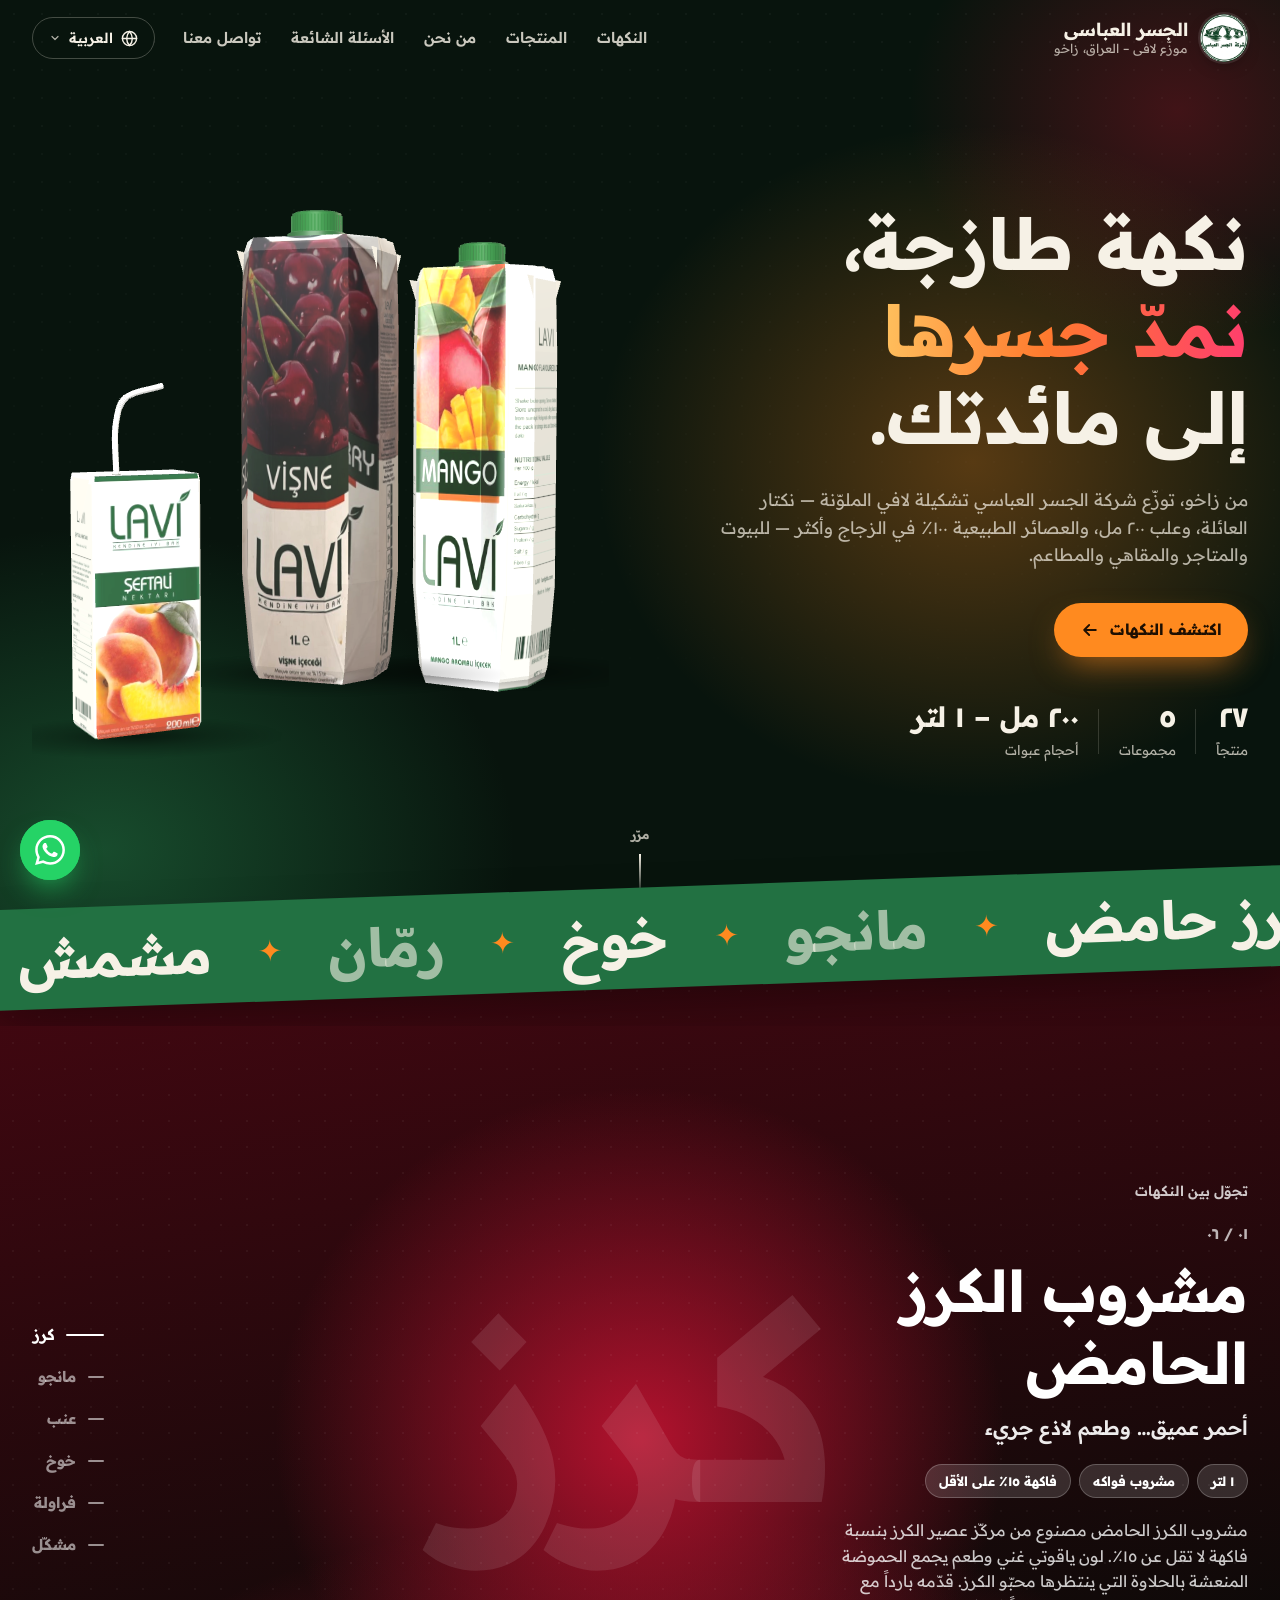
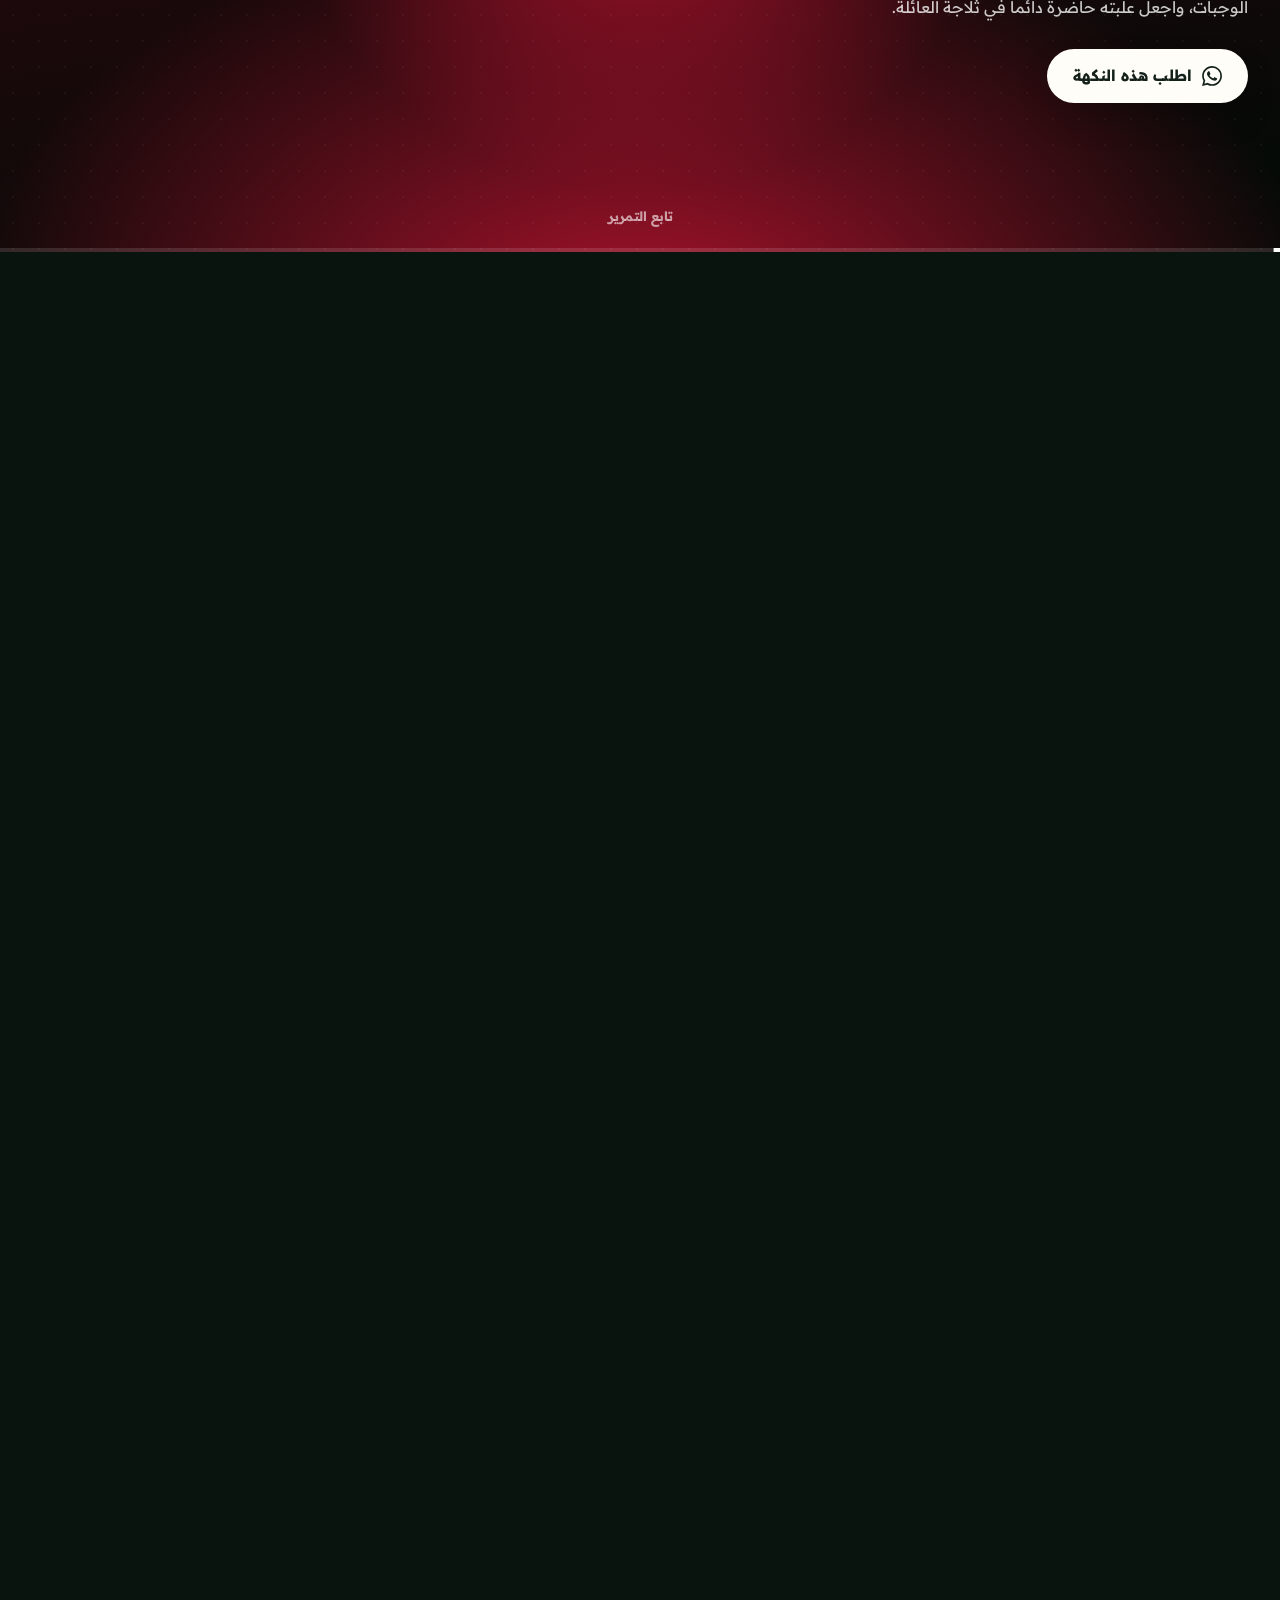
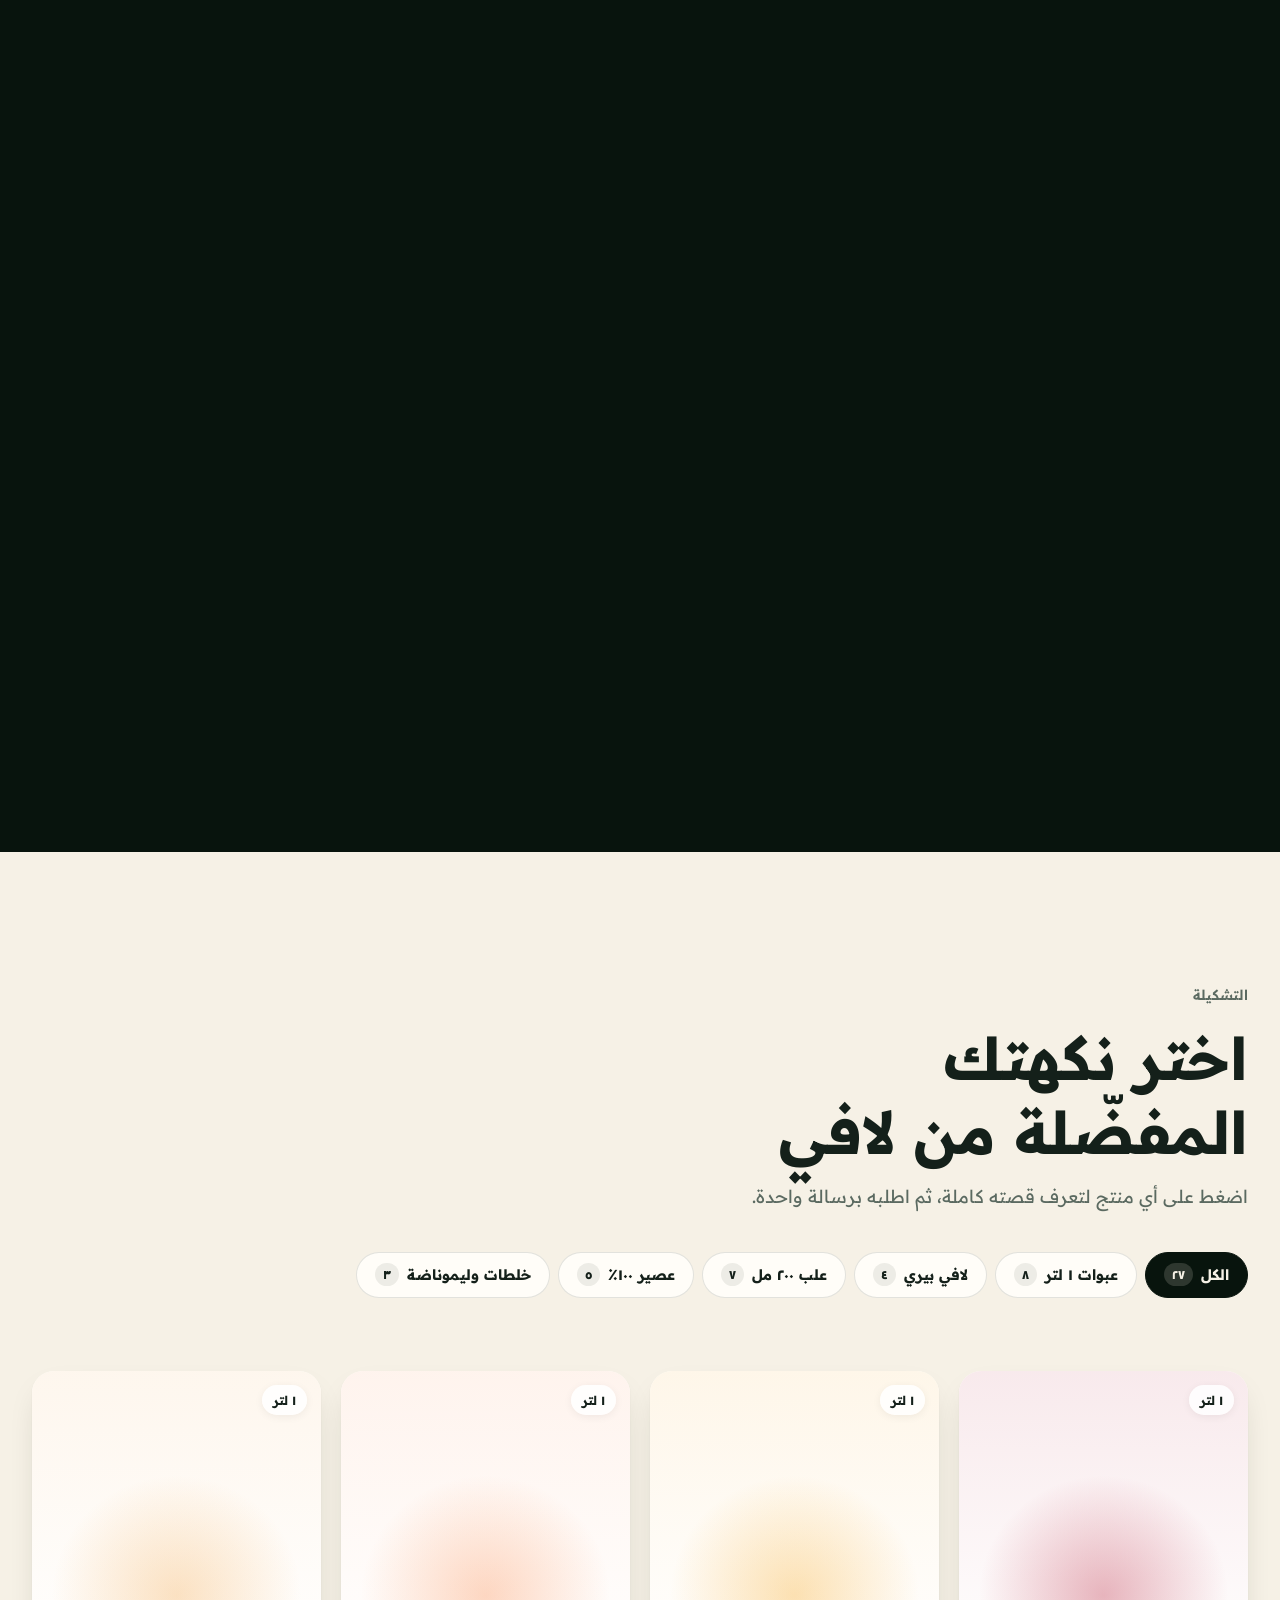
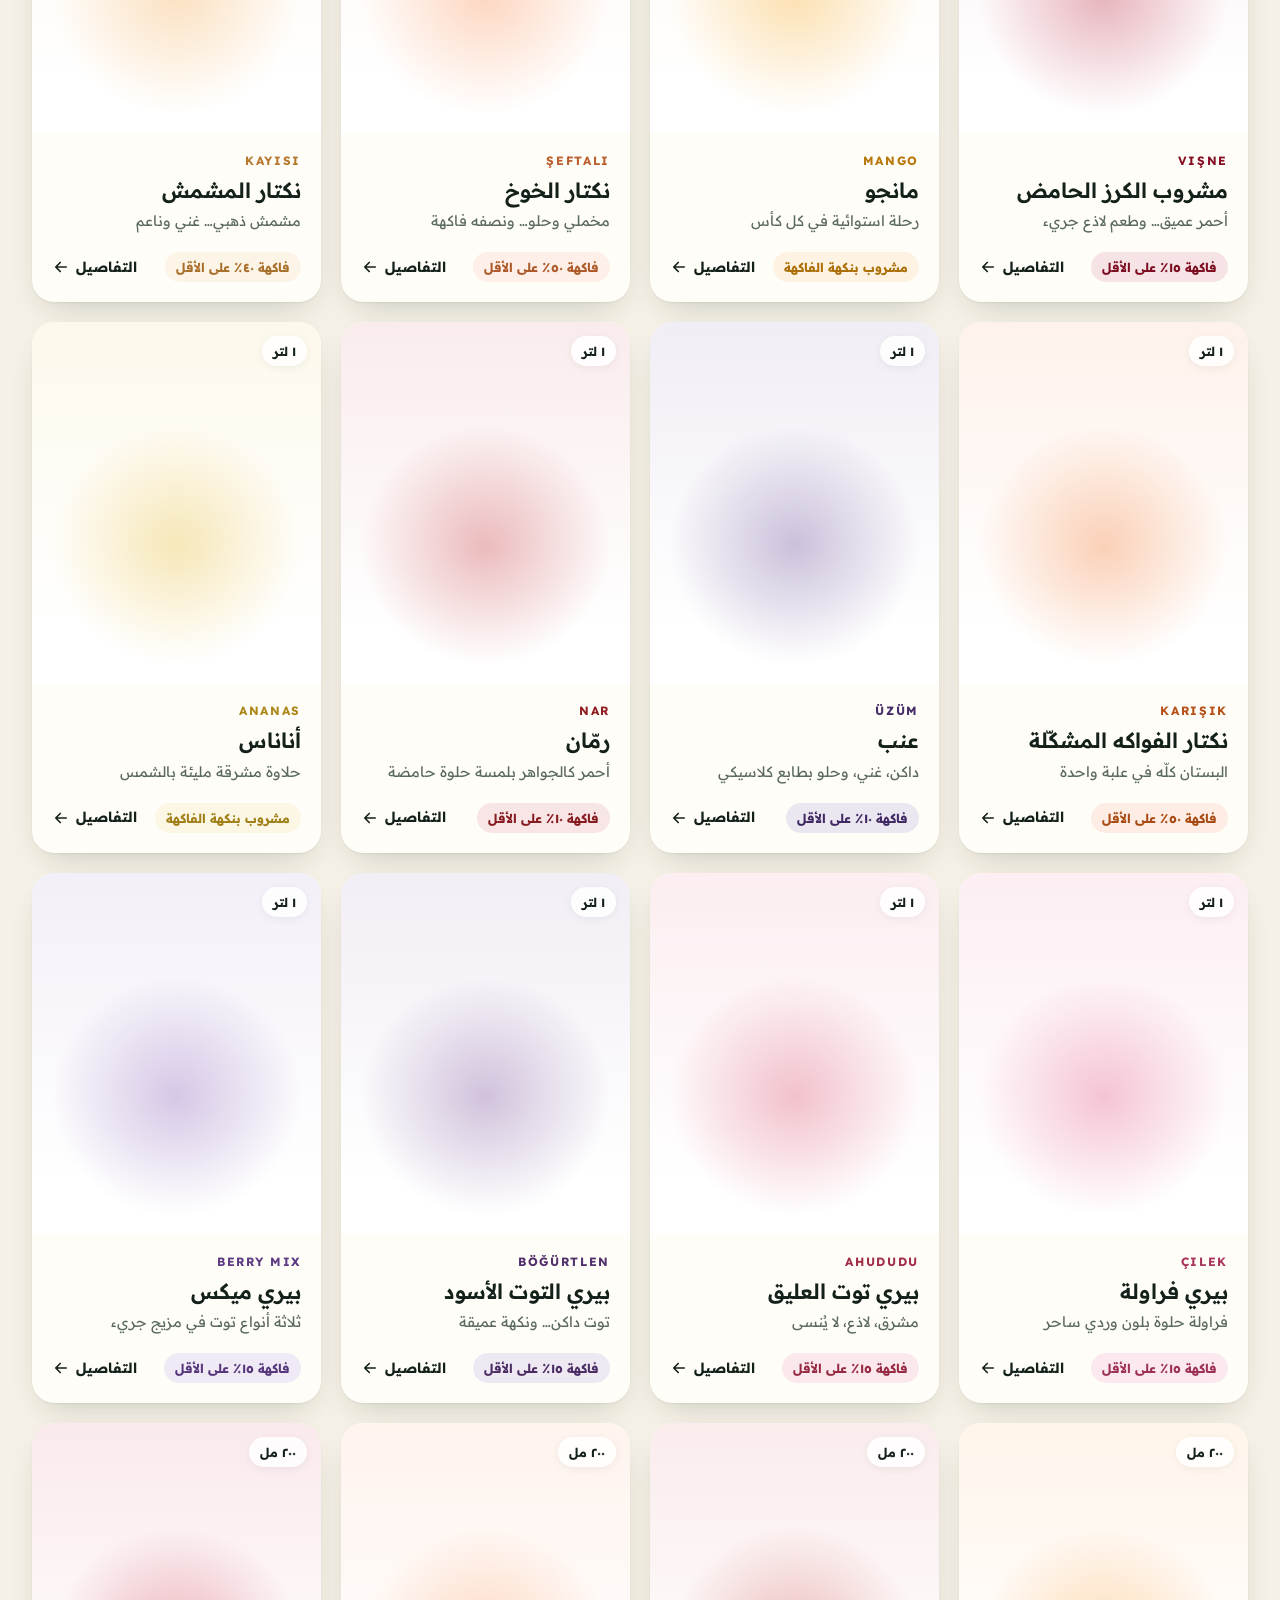
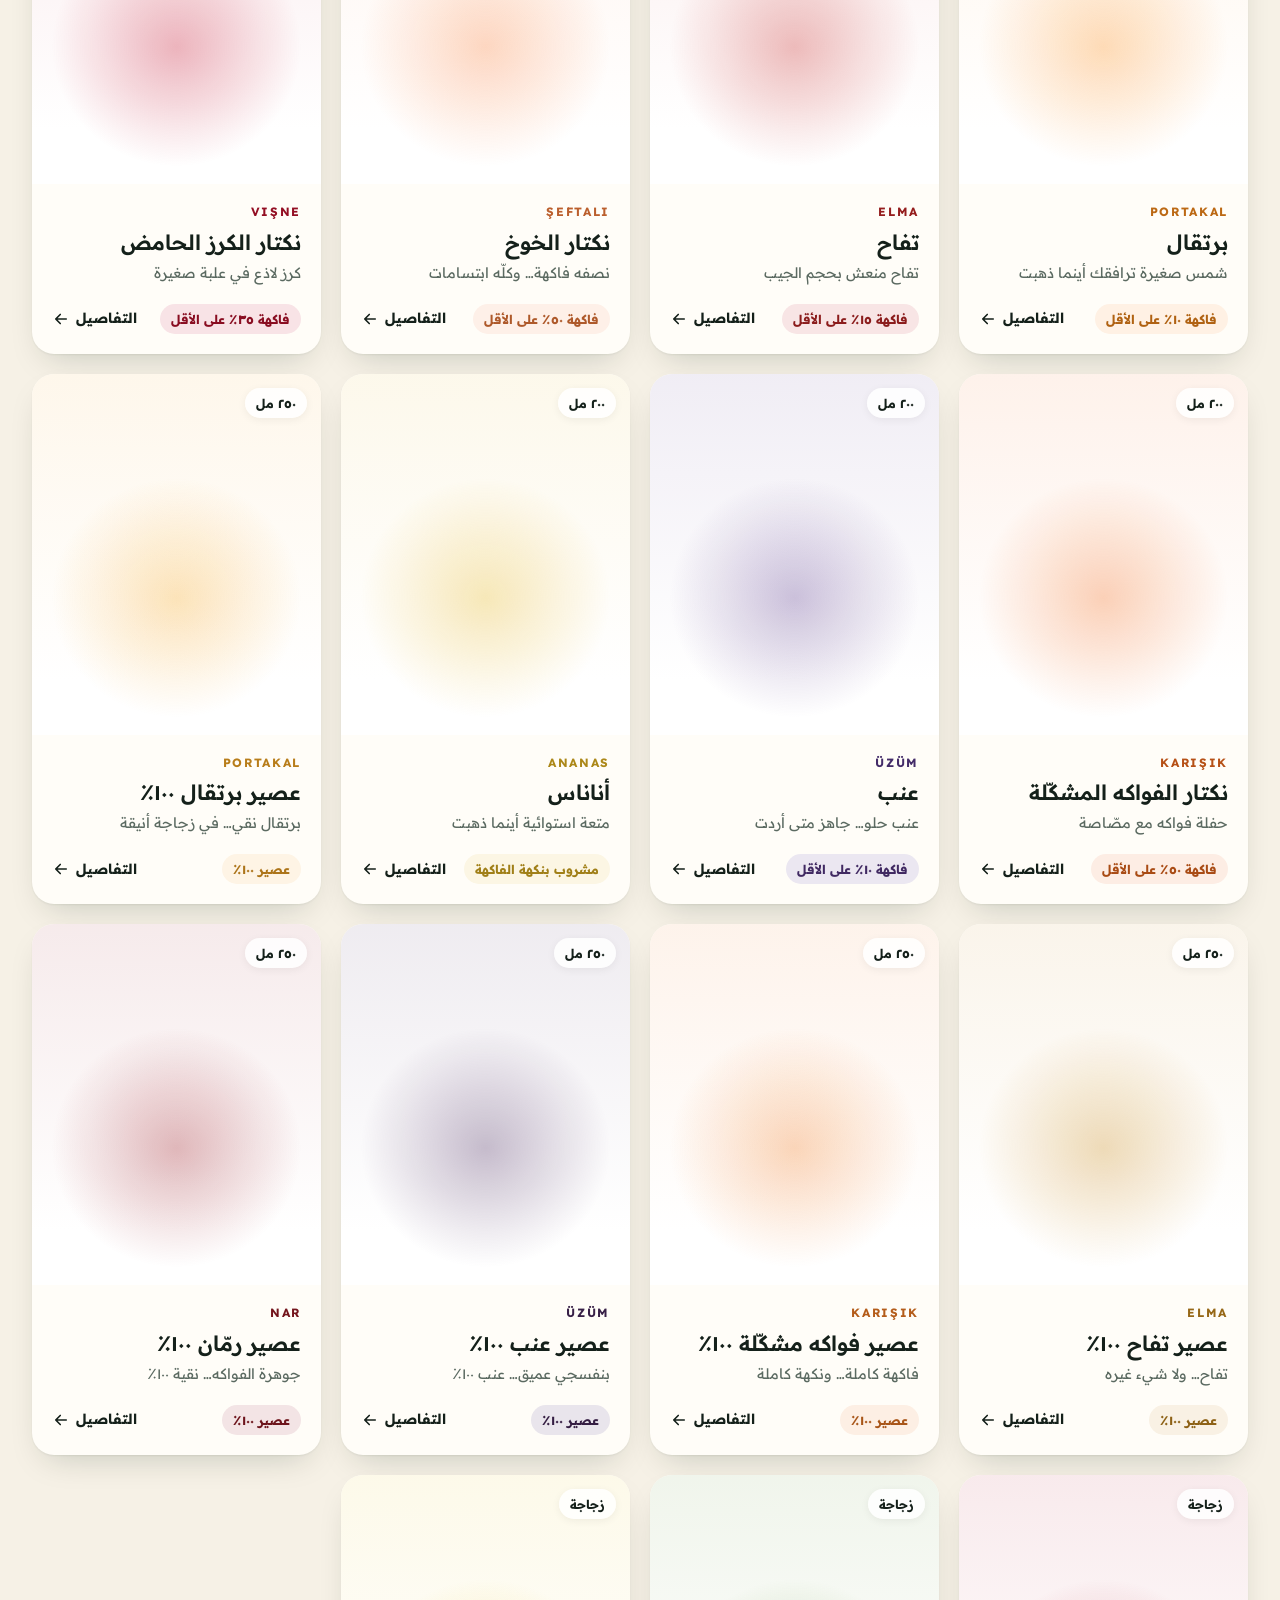
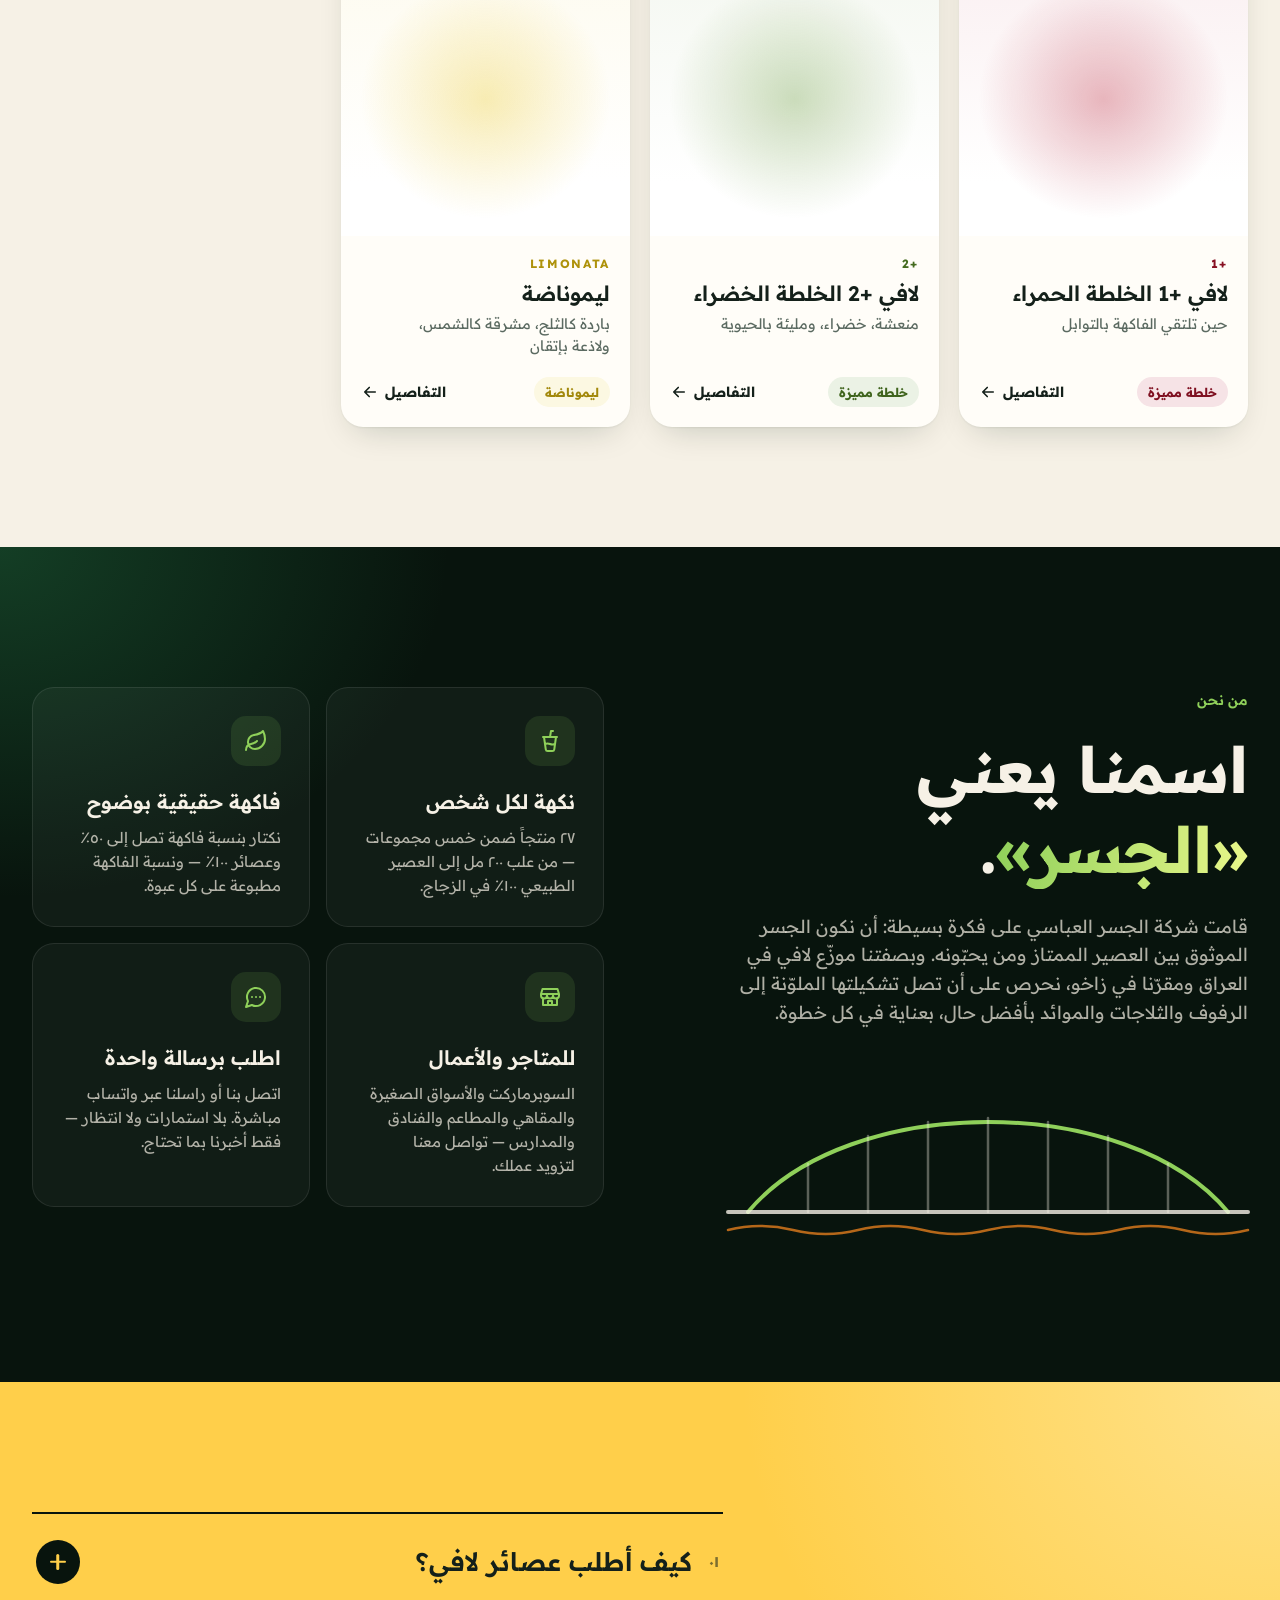
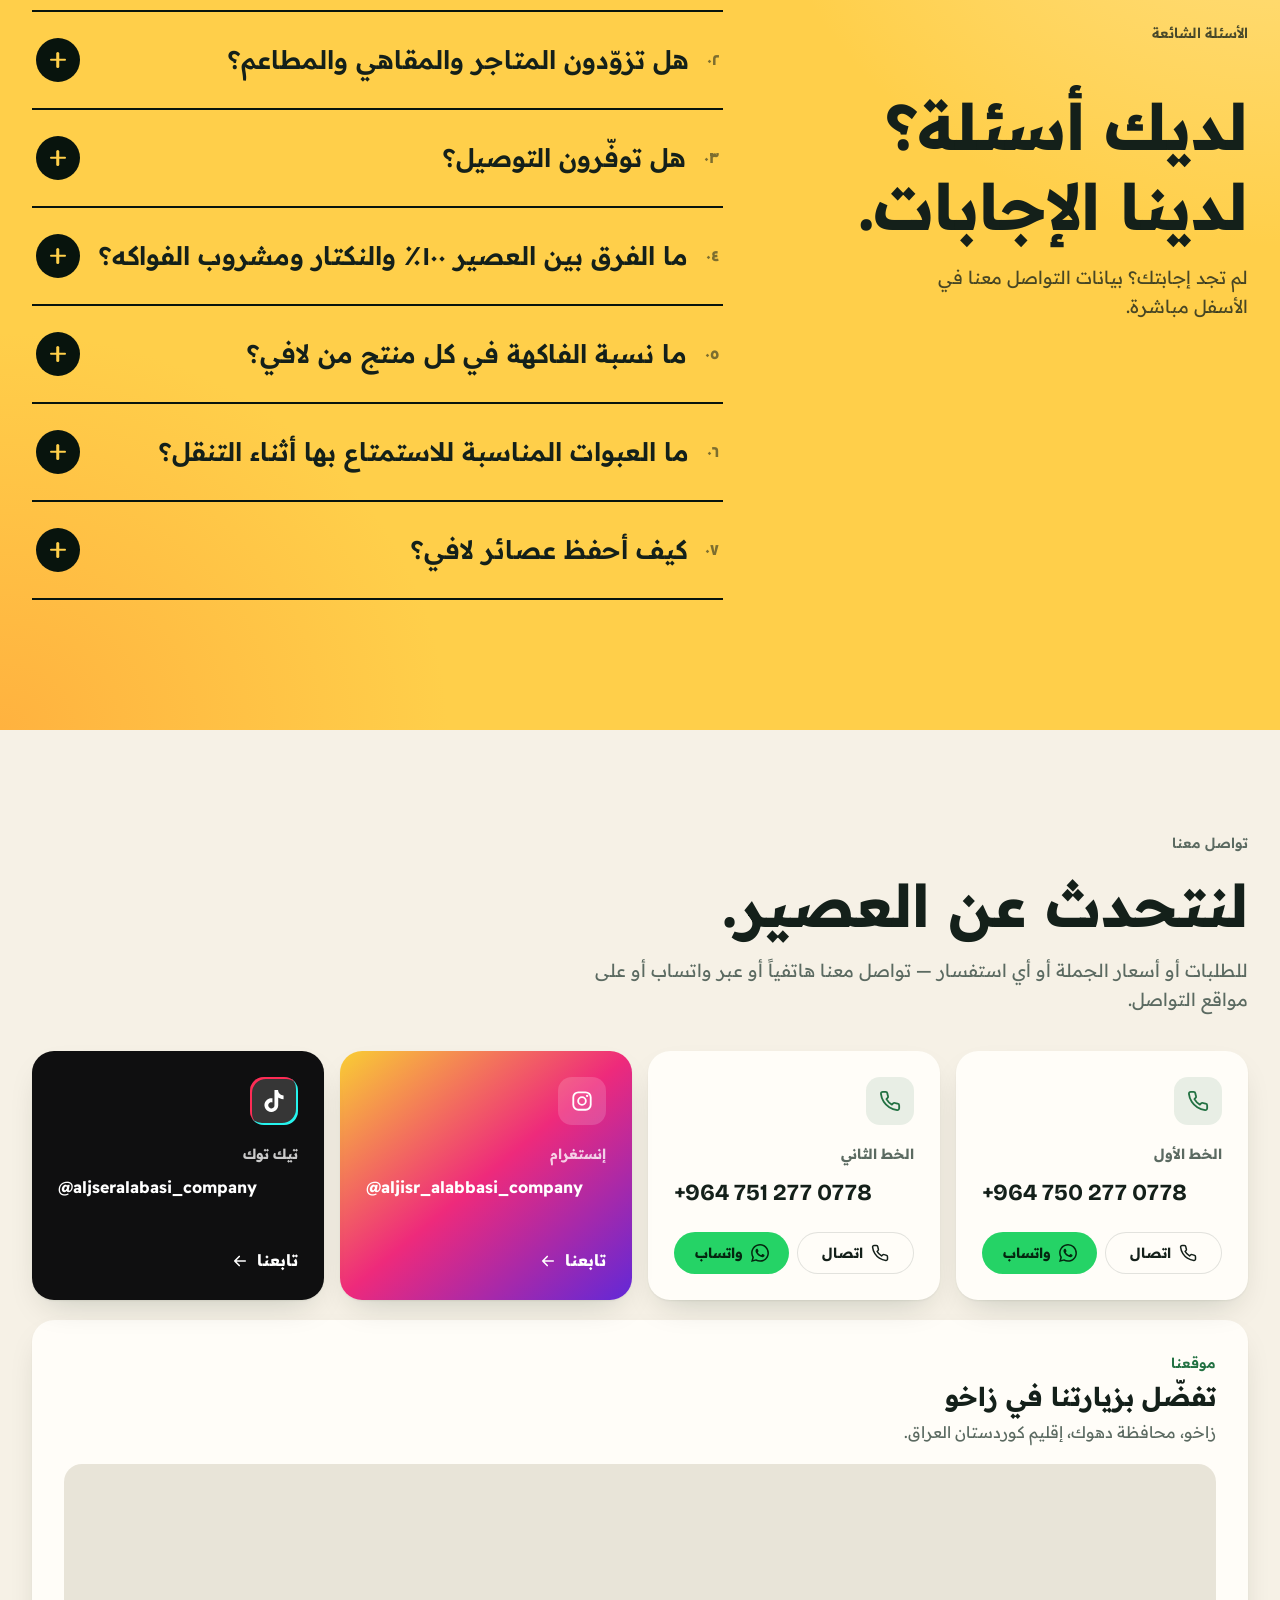
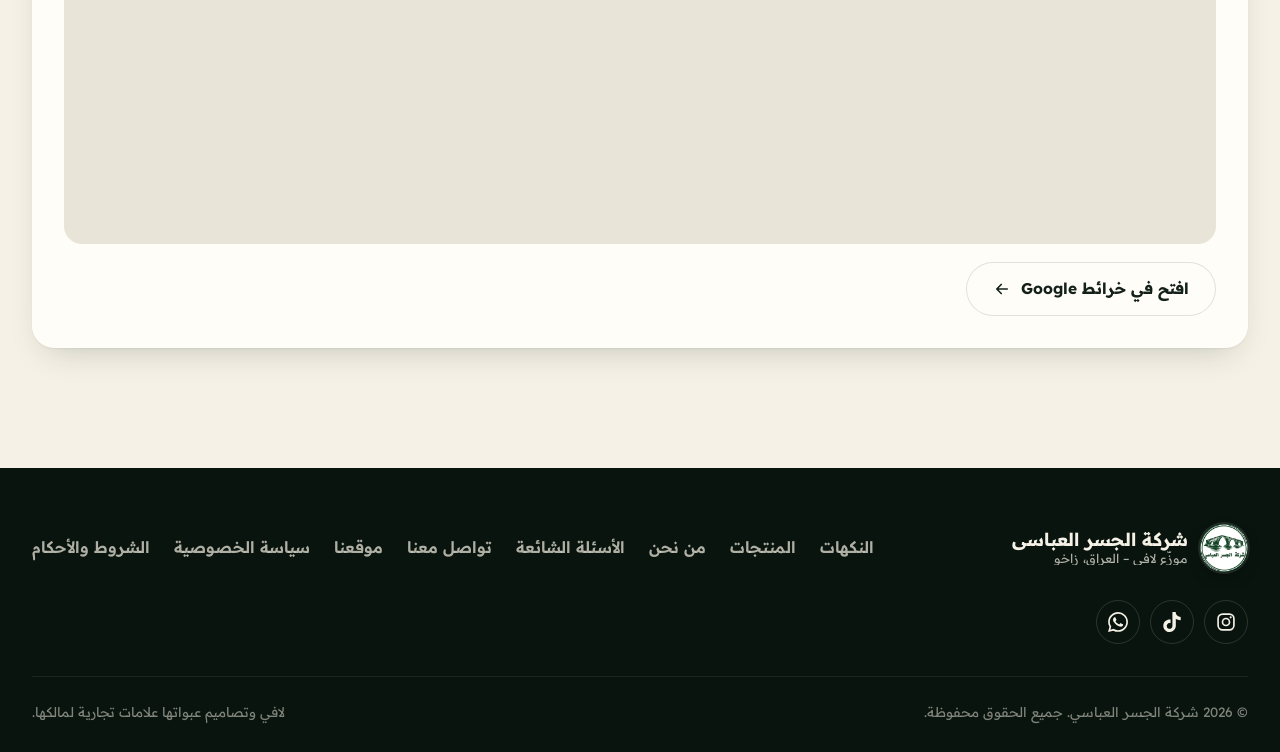
==== commit 07a17c51: "Publish clean privacy and terms URLs with legacy redirects" ====
--- a/index.html
+++ b/index.html
@@ -1 +1 @@
-<!doctype html><html lang="ar" dir="rtl"><head><meta charset="utf-8"><meta name="viewport" content="width=device-width, initial-scale=1, viewport-fit=cover"><title>شركة الجسر العباسي — موزّع عصائر لافي في العراق</title><meta name="description" content="شركة الجسر العباسي، موزّع عصائر لافي في العراق ومقرّها زاخو — نكتار ١ لتر، لافي بيري، علب ٢٠٠ مل، عصائر ١٠٠٪ في الزجاج، خلطات مميزة وليموناضة. اطلب عبر الهاتف أو واتساب."><meta name="theme-color" content="#08140d"><link rel="icon" href="favicon.ico" sizes="48x48"><link rel="icon" href="icon-192.png" type="image/png" sizes="192x192"><link rel="apple-touch-icon" href="apple-touch-icon.png"><meta property="og:type" content="website"><meta property="og:title" content="شركة الجسر العباسي — موزّع عصائر لافي في العراق"><meta property="og:locale" content="ar_IQ"><meta property="og:locale:alternate" content="en_US"><meta property="og:description" content="موزّع عصائر لافي في العراق، من زاخو. ٢٧ عصيراً ونكتار — من علب ٢٠٠ مل إلى العصير ١٠٠٪ في الزجاج. اطلب عبر واتساب."><meta property="og:image" content="https://aljisralabbasi.com/assets/7510e6c95f83.jpg"><meta name="twitter:card" content="summary_large_image"><link rel="preconnect" href="https://fonts.googleapis.com"><link rel="preconnect" href="https://fonts.gstatic.com" crossorigin><link rel="stylesheet" href="https://fonts.googleapis.com/css2?family=Bricolage+Grotesque:opsz,wght@12..96,500..800&family=Manrope:wght@300..800&family=Readex+Pro:wght@300..700&display=swap"><link rel="stylesheet" href="assets/7f6b63b8db16.css"><script type="application/ld+json"> [ { "@context": "https://schema.org", "@type": "Organization", "@id": "https://aljisralabbasi.com/#organization", "name": "شركة الجسر العباسي", "alternateName": ["Al-Jisr Al-Abbasi Company", "Al-Jisr Al-Abbasi"], "url": "https://aljisralabbasi.com/", "logo": "https://aljisralabbasi.com/logo.png", "image": "https://aljisralabbasi.com/logo.png", "description": "موزّع عصائر لافي في العراق — LAVI juice distributor in Iraq", "telephone": ["+9647502770778", "+9647512770778"], "address": { "@type": "PostalAddress", "addressLocality": "Zakho", "addressRegion": "Duhok", "addressCountry": "IQ" }, "areaServed": "IQ", "location": { "@type": "Place", "geo": { "@type": "GeoCoordinates", "latitude": 37.1406851, "longitude": 42.6690981 }, "hasMap": "https://maps.google.com/?cid=15047457084699959189" }, "sameAs": ["https://www.instagram.com/aljisr_alabbasi_company/", "https://www.tiktok.com/@aljseralabasi_company"] }, { "@context": "https://schema.org", "@type": "WebSite", "name": "شركة الجسر العباسي", "alternateName": "Al-Jisr Al-Abbasi Company", "url": "https://aljisralabbasi.com/", "inLanguage": ["ar", "ckb", "kmr", "en"], "publisher": { "@id": "https://aljisralabbasi.com/#organization" } } ] </script><script>document.documentElement.classList.add('js');</script><link rel="canonical" href="https://aljisralabbasi.com/"><meta property="og:url" content="https://aljisralabbasi.com/"></head><body><svg width="0" height="0" style="position:absolute" aria-hidden="true"><symbol id="i-wa" viewBox="0 0 24 24"><path fill="currentColor" d="M17.47 14.38c-.3-.15-1.76-.87-2.03-.97-.27-.1-.47-.15-.67.15-.2.3-.77.97-.94 1.16-.17.2-.35.22-.64.07-.3-.15-1.26-.46-2.39-1.47-.88-.79-1.48-1.76-1.65-2.06-.17-.3-.02-.46.13-.6.13-.14.3-.35.45-.52.15-.18.2-.3.3-.5.1-.2.05-.37-.03-.52-.07-.15-.67-1.61-.92-2.2-.24-.59-.49-.5-.67-.51h-.57c-.2 0-.52.07-.79.37-.27.3-1.04 1.02-1.04 2.48s1.07 2.88 1.21 3.07c.15.2 2.1 3.2 5.08 4.49.71.31 1.26.49 1.7.63.71.22 1.36.19 1.87.12.57-.09 1.76-.72 2-1.41.25-.7.25-1.29.18-1.41-.08-.13-.28-.2-.57-.35M12.05 21.79h-.01a9.87 9.87 0 0 1-5.03-1.38l-.36-.21-3.74.98 1-3.65-.24-.37a9.86 9.86 0 0 1-1.51-5.26c0-5.45 4.44-9.88 9.89-9.88 2.64 0 5.12 1.03 6.99 2.9a9.83 9.83 0 0 1 2.89 6.99c0 5.45-4.44 9.88-9.88 9.88m8.41-18.3A11.82 11.82 0 0 0 12.05 0C5.5 0 .16 5.34.16 11.89c0 2.1.55 4.14 1.59 5.95L.06 24l6.3-1.65a11.88 11.88 0 0 0 5.68 1.45h.01c6.55 0 11.89-5.34 11.89-11.89 0-3.18-1.24-6.16-3.48-8.41"/></symbol><symbol id="i-phone" viewBox="0 0 24 24"><path fill="none" stroke="currentColor" stroke-width="2" stroke-linecap="round" stroke-linejoin="round" d="M22 16.92v3a2 2 0 0 1-2.18 2 19.8 19.8 0 0 1-8.63-3.07 19.5 19.5 0 0 1-6-6A19.8 19.8 0 0 1 2.12 4.18 2 2 0 0 1 4.11 2h3a2 2 0 0 1 2 1.72c.13.96.36 1.9.7 2.81a2 2 0 0 1-.45 2.11L8.09 9.91a16 16 0 0 0 6 6l1.27-1.27a2 2 0 0 1 2.11-.45c.91.34 1.85.57 2.81.7A2 2 0 0 1 22 16.92z"/></symbol><symbol id="i-ig" viewBox="0 0 24 24"><g fill="none" stroke="currentColor" stroke-width="2"><rect x="2.5" y="2.5" width="19" height="19" rx="5.5"/><circle cx="12" cy="12" r="4.2"/></g><circle cx="17.6" cy="6.4" r="1.3" fill="currentColor"/></symbol><symbol id="i-tt" viewBox="0 0 24 24"><path fill="currentColor" d="M12.53.02C13.84 0 15.14.01 16.44 0c.08 1.53.63 3.09 1.75 4.17 1.12 1.11 2.7 1.62 4.24 1.79v4.03c-1.44-.05-2.89-.35-4.2-.97-.57-.26-1.1-.59-1.62-.93-.01 2.92.01 5.84-.02 8.75-.08 1.4-.54 2.79-1.35 3.94-1.31 1.92-3.58 3.17-5.91 3.21-1.43.08-2.86-.31-4.08-1.03-2.02-1.19-3.44-3.37-3.65-5.71-.02-.5-.03-1-.01-1.49.18-1.9 1.12-3.72 2.58-4.96 1.66-1.44 3.98-2.13 6.15-1.72.02 1.48-.04 2.96-.04 4.44-.99-.32-2.15-.23-3.02.37-.63.41-1.11 1.04-1.36 1.75-.21.51-.15 1.07-.14 1.61.24 1.64 1.82 3.02 3.5 2.87 1.12-.01 2.19-.66 2.77-1.61.19-.33.4-.67.41-1.06.1-1.79.06-3.57.07-5.36.01-4.03-.01-8.05.02-12.07z"/></symbol><symbol id="i-arrow" viewBox="0 0 24 24"><path fill="none" stroke="currentColor" stroke-width="2.2" stroke-linecap="round" stroke-linejoin="round" d="M5 12h14M13 6l6 6-6 6"/></symbol><symbol id="i-close" viewBox="0 0 24 24"><path fill="none" stroke="currentColor" stroke-width="2.2" stroke-linecap="round" d="M6 6l12 12M18 6 6 18"/></symbol><symbol id="i-cup" viewBox="0 0 24 24"><path fill="none" stroke="currentColor" stroke-width="2" stroke-linecap="round" stroke-linejoin="round" d="m6 8 1.75 12.28a2 2 0 0 0 2 1.72h4.54a2 2 0 0 0 2-1.72L18 8M5 8h14M7 15a6.5 6.5 0 0 1 5 0 6.5 6.5 0 0 0 5 0M12 8l1-6h2"/></symbol><symbol id="i-leaf" viewBox="0 0 24 24"><path fill="none" stroke="currentColor" stroke-width="2" stroke-linecap="round" stroke-linejoin="round" d="M11 20A7 7 0 0 1 9.8 6.1C15.5 5 17 4.48 19 2c1 2 2 4.18 2 8 0 5.5-4.78 10-10 10ZM2 21c0-3 1.85-5.36 5.08-6C9.5 14.52 12 13 13 12"/></symbol><symbol id="i-store" viewBox="0 0 24 24"><path fill="none" stroke="currentColor" stroke-width="2" stroke-linecap="round" stroke-linejoin="round" d="M3 9 4.5 4h15L21 9M3 9h18v1.5a3 3 0 0 1-6 0 3 3 0 0 1-6 0 3 3 0 0 1-6 0zM5 13v7h14v-7M10 20v-4h4v4"/></symbol><symbol id="i-chat" viewBox="0 0 24 24"><path fill="none" stroke="currentColor" stroke-width="2" stroke-linecap="round" stroke-linejoin="round" d="M7.9 20A9 9 0 1 0 4 16.1L2 22ZM8 12h.01M12 12h.01M16 12h.01"/></symbol><symbol id="i-globe" viewBox="0 0 24 24"><g fill="none" stroke="currentColor" stroke-width="2" stroke-linecap="round" stroke-linejoin="round"><circle cx="12" cy="12" r="10"/><path d="M12 2a14.5 14.5 0 0 0 0 20 14.5 14.5 0 0 0 0-20M2 12h20"/></g></symbol><symbol id="i-caret" viewBox="0 0 24 24"><path fill="none" stroke="currentColor" stroke-width="2.4" stroke-linecap="round" stroke-linejoin="round" d="m6 9 6 6 6-6"/></symbol></svg><a class="skip" href="#main" data-i18n="skip">انتقل إلى المحتوى</a><canvas id="gl" aria-hidden="true"></canvas><header class="nav" id="nav"><div class="container nav__inner"><a class="brand" href="#top"><img class="brand__logo" src="assets/ab579693b133.webp" alt="" width="48" height="48"><span class="brand__text"><strong data-i18n="brand.name">الجسر العباسي</strong><small data-i18n="brand.sub">موزّع لافي – العراق، زاخو</small></span></a><nav class="nav__links" id="menu" data-i18n-aria="aria.main" aria-label="القائمة الرئيسية"><a href="#flavors" data-i18n="nav.flavors">النكهات</a><a href="#products" data-i18n="nav.products">المنتجات</a><a href="#about" data-i18n="nav.about">من نحن</a><a href="#faq" data-i18n="nav.faq">الأسئلة الشائعة</a><a href="#contact" data-i18n="nav.contact">تواصل معنا</a></nav><div class="nav__actions"><div class="langsel"><button class="lang" id="langBtn" type="button" aria-haspopup="true" aria-expanded="false" aria-controls="langMenu" data-i18n-aria="lang.label" aria-label="اللغة"><svg class="lang__globe" aria-hidden="true"><use href="#i-globe"/></svg><span class="lang__full">العربية</span><span class="lang__short">عربي</span><svg class="lang__caret" aria-hidden="true"><use href="#i-caret"/></svg></button><ul class="langsel__menu" id="langMenu" role="menu" hidden></ul></div><button class="burger" id="burger" type="button" aria-expanded="false" aria-controls="menu" data-i18n-aria="nav.menu" aria-label="القائمة"><span></span><span></span></button></div></div></header><main id="main"><section class="hero" id="top"><div class="container hero__grid"><div class="hero__copy"><h1 class="hero__title" data-i18n-html="hero.title">نكهة طازجة، <em>نمدّ جسرها</em> إلى مائدتك.</h1><p class="hero__text" data-i18n="hero.text">من زاخو، توزّع شركة الجسر العباسي تشكيلة لافي الملوّنة — نكتار العائلة، وعلب ٢٠٠ مل، والعصائر الطبيعية ١٠٠٪ في الزجاج وأكثر — للبيوت والمتاجر والمقاهي والمطاعم.</p><div class="hero__ctas"><a class="btn btn--primary" href="#products"><span data-i18n="hero.cta">اكتشف النكهات</span><svg class="flip" aria-hidden="true"><use href="#i-arrow"/></svg></a></div><dl class="hero__stats"><div><dt data-num="27">٢٧</dt><dd data-i18n="hero.s1">منتجاً</dd></div><div><dt data-num="5">٥</dt><dd data-i18n="hero.s2">مجموعات</dd></div><div><dt data-i18n="hero.sizes">٢٠٠ مل – ١ لتر</dt><dd data-i18n="hero.s3">أحجام عبوات</dd></div></dl></div><div class="hero__stage" data-view="hero"><img class="hero__fallback hf2" src="assets/77107925132e.webp" alt="لافي نكتار الكرز الحامض ١ لتر"><img class="hero__fallback hf3" src="assets/7b13fab9efe2.webp" alt="لافي مانجو ١ لتر"><img class="hero__fallback hf1" src="assets/738be30d350b.webp" alt="لافي نكتار الخوخ ٢٠٠ مل"></div></div><a class="hero__scroll" href="#flavors"><span data-i18n="hero.scroll">مرّر</span><i></i></a></section><div class="marquee-wrap" aria-hidden="true"><div class="marquee"><div class="marquee__track" id="marquee"></div></div></div><section class="spin" id="flavors"><div class="spin__sticky"><div class="spin__bg"></div><div class="spin__word" id="spinWord" aria-hidden="true"></div><div class="container spin__layout"><div class="spin__info" id="spinInfo" aria-live="polite"><p class="eyebrow eyebrow--light" data-i18n="spin.eyebrow">تجوّل بين النكهات</p><p class="spin__count"><span id="spinNum">01</span> / <span id="spinTotal">06</span></p><h2 class="spin__name" id="spinName"></h2><p class="spin__tag" id="spinTag"></p><ul class="chips" id="spinChips"></ul><p class="spin__desc" id="spinDesc"></p><a class="btn btn--light" id="spinOrder" href="#" target="_blank" rel="noopener"><svg aria-hidden="true"><use href="#i-wa"/></svg><span data-i18n="spin.order">اطلب هذه النكهة</span></a></div><div class="spin__stage" data-view="showcase"><img class="spin__fallback" id="spinImg" alt=""></div><ol class="spin__list" id="spinList"></ol></div><p class="spin__hint" data-i18n="spin.hint">تابع التمرير</p><div class="spin__progress"><span id="spinBar"></span></div></div></section><section class="collection" id="products"><div class="container"><header class="section-head" data-reveal><p class="eyebrow" data-i18n="coll.eyebrow">التشكيلة</p><h2 data-i18n="coll.title">اختر نكهتك المفضّلة من لافي</h2><p data-i18n="coll.text">اضغط على أي منتج لتعرف قصته كاملة، ثم اطلبه برسالة واحدة.</p></header><div class="tabs" id="tabs" role="tablist"></div><p class="tabs__blurb" id="collBlurb" aria-live="polite"></p><div class="grid" id="grid"></div></div></section><section class="about" id="about"><div class="container about__grid"><div class="about__intro" data-reveal><p class="eyebrow eyebrow--leaf" data-i18n="about.eyebrow">من نحن</p><h2 data-i18n-html="about.title">اسمنا يعني <em>«الجسر»</em>.</h2><p class="about__text" data-i18n="about.text">قامت شركة الجسر العباسي على فكرة بسيطة: أن نكون الجسر الموثوق بين العصير الممتاز ومن يحبّونه. وبصفتنا موزّع لافي في العراق ومقرّنا في زاخو، نحرص على أن تصل تشكيلتها الملوّنة إلى الرفوف والثلاجات والموائد بأفضل حال، بعناية في كل خطوة.</p><svg class="bridge-art" viewBox="0 0 520 170" aria-hidden="true"><path class="ba-arch" d="M20 140 C 120 20, 400 20, 500 140"/><path class="ba-deck" d="M0 140 H520"/><path class="ba-rib" d="M80 140 V92 M140 140 V64 M200 140 V50 M260 140 V46 M320 140 V50 M380 140 V64 M440 140 V92"/><path class="ba-water" d="M0 158 Q 32 150 65 158 T 130 158 T 195 158 T 260 158 T 325 158 T 390 158 T 455 158 T 520 158"/></svg></div><div class="features"><article class="feature" data-reveal><span class="feature__icon"><svg aria-hidden="true"><use href="#i-cup"/></svg></span><h3 data-i18n="f1.t">نكهة لكل شخص</h3><p data-i18n="f1.d">٢٧ منتجاً ضمن خمس مجموعات — من علب ٢٠٠ مل إلى العصير الطبيعي ١٠٠٪ في الزجاج.</p></article><article class="feature" data-reveal><span class="feature__icon"><svg aria-hidden="true"><use href="#i-leaf"/></svg></span><h3 data-i18n="f2.t">فاكهة حقيقية بوضوح</h3><p data-i18n="f2.d">نكتار بنسبة فاكهة تصل إلى ٥٠٪ وعصائر ١٠٠٪ — ونسبة الفاكهة مطبوعة على كل عبوة.</p></article><article class="feature" data-reveal><span class="feature__icon"><svg aria-hidden="true"><use href="#i-store"/></svg></span><h3 data-i18n="f3.t">للمتاجر والأعمال</h3><p data-i18n="f3.d">السوبرماركت والأسواق الصغيرة والمقاهي والمطاعم والفنادق والمدارس — تواصل معنا لتزويد عملك.</p></article><article class="feature" data-reveal><span class="feature__icon"><svg aria-hidden="true"><use href="#i-chat"/></svg></span><h3 data-i18n="f4.t">اطلب برسالة واحدة</h3><p data-i18n="f4.d">اتصل بنا أو راسلنا عبر واتساب مباشرة. بلا استمارات ولا انتظار — فقط أخبرنا بما تحتاج.</p></article></div></div></section><section class="faq" id="faq"><div class="container faq__grid"><div class="faq__head" data-reveal><p class="eyebrow eyebrow--dark" data-i18n="faq.eyebrow">الأسئلة الشائعة</p><h2 data-i18n="faq.title">لديك أسئلة؟ لدينا الإجابات.</h2><p data-i18n="faq.text">لم تجد إجابتك؟ بيانات التواصل معنا في الأسفل مباشرة.</p></div><div class="faq__list" id="faqList"></div></div></section><section class="contact" id="contact"><div class="container"><header class="section-head" data-reveal><p class="eyebrow" data-i18n="contact.eyebrow">تواصل معنا</p><h2 data-i18n="contact.title">لنتحدث عن العصير.</h2><p data-i18n="contact.text">للطلبات أو أسعار الجملة أو أي استفسار — تواصل معنا هاتفياً أو عبر واتساب أو على مواقع التواصل.</p></header><div class="contact__grid"><article class="ccard" data-reveal><span class="ccard__icon"><svg aria-hidden="true"><use href="#i-phone"/></svg></span><p class="ccard__label" data-i18n="contact.line1">الخط الأول</p><a class="ccard__value" data-tel="0" data-phone="0" href="#" dir="ltr"></a><div class="ccard__btns"><a class="btn btn--outline btn--sm" data-tel="0" href="#"><svg aria-hidden="true"><use href="#i-phone"/></svg><span data-i18n="contact.call">اتصال</span></a><a class="btn btn--wa btn--sm" data-wa-line="0" href="#"><svg aria-hidden="true"><use href="#i-wa"/></svg><span data-i18n="contact.wa">واتساب</span></a></div></article><article class="ccard" data-reveal><span class="ccard__icon"><svg aria-hidden="true"><use href="#i-phone"/></svg></span><p class="ccard__label" data-i18n="contact.line2">الخط الثاني</p><a class="ccard__value" data-tel="1" data-phone="1" href="#" dir="ltr"></a><div class="ccard__btns"><a class="btn btn--outline btn--sm" data-tel="1" href="#"><svg aria-hidden="true"><use href="#i-phone"/></svg><span data-i18n="contact.call">اتصال</span></a><a class="btn btn--wa btn--sm" data-wa-line="1" href="#"><svg aria-hidden="true"><use href="#i-wa"/></svg><span data-i18n="contact.wa">واتساب</span></a></div></article><a class="ccard ccard--ig" data-ig href="#" target="_blank" rel="noopener" data-reveal><span class="ccard__icon"><svg aria-hidden="true"><use href="#i-ig"/></svg></span><p class="ccard__label" data-i18n="contact.ig">إنستغرام</p><span class="ccard__value ccard__value--sm" dir="ltr">@aljisr_alabbasi_company</span><span class="ccard__go"><span data-i18n="contact.follow">تابعنا</span><svg class="flip" aria-hidden="true"><use href="#i-arrow"/></svg></span></a><a class="ccard ccard--tt" data-tt href="#" target="_blank" rel="noopener" data-reveal><span class="ccard__icon"><svg aria-hidden="true"><use href="#i-tt"/></svg></span><p class="ccard__label" data-i18n="contact.tt">تيك توك</p><span class="ccard__value ccard__value--sm" dir="ltr">@aljseralabasi_company</span><span class="ccard__go"><span data-i18n="contact.follow">تابعنا</span><svg class="flip" aria-hidden="true"><use href="#i-arrow"/></svg></span></a></div><div class="reach"><div class="findus" id="find-us" data-reveal><div class="findus__head"><p class="eyebrow" data-i18n="find.eyebrow">موقعنا</p><h3 data-i18n="find.title">تفضّل بزيارتنا في زاخو</h3><p class="findus__addr" id="findAddr" data-i18n="find.text">استلم طلبك أو تحدّث معنا عن تزويد متجرك أو عملك.</p></div><div class="findus__map" id="findMap"><div class="findus__ask"><span class="findus__pin" aria-hidden="true"></span><p data-i18n="find.ask">تحتاج إلى الاتجاهات؟ راسلنا عبر واتساب وسنرسل لك موقعنا مباشرة.</p><a class="btn btn--wa" data-wa="location" href="#"><svg aria-hidden="true"><use href="#i-wa"/></svg><span data-i18n="find.askBtn">احصل على موقعنا</span></a></div></div><a class="btn btn--outline findus__open" id="findOpen" href="#" target="_blank" rel="noopener" hidden><span data-i18n="find.open">افتح في خرائط Google</span><svg class="flip" aria-hidden="true"><use href="#i-arrow"/></svg></a></div></div></div></section></main><footer class="footer"><div class="container footer__inner"><a class="brand" href="#top"><img class="brand__logo" src="assets/ab579693b133.webp" alt="" width="48" height="48"><span class="brand__text"><strong data-i18n="company">شركة الجسر العباسي</strong><small data-i18n="brand.sub">موزّع لافي – العراق، زاخو</small></span></a><nav class="footer__links" data-i18n-aria="aria.footer" aria-label="روابط أسفل الصفحة"><a href="#flavors" data-i18n="nav.flavors">النكهات</a><a href="#products" data-i18n="nav.products">المنتجات</a><a href="#about" data-i18n="nav.about">من نحن</a><a href="#faq" data-i18n="nav.faq">الأسئلة الشائعة</a><a href="#contact" data-i18n="nav.contact">تواصل معنا</a><a href="#find-us" data-i18n="nav.find">موقعنا</a><a href="privacy.html" data-i18n="footer.privacy">سياسة الخصوصية</a><a href="terms.html" data-i18n="footer.terms">الشروط والأحكام</a></nav><div class="footer__social"><a data-ig href="#" target="_blank" rel="noopener" data-i18n-aria="contact.ig" aria-label="إنستغرام"><svg aria-hidden="true"><use href="#i-ig"/></svg></a><a data-tt href="#" target="_blank" rel="noopener" data-i18n-aria="contact.tt" aria-label="تيك توك"><svg aria-hidden="true"><use href="#i-tt"/></svg></a><a data-wa="general" href="#" data-i18n-aria="contact.wa" aria-label="واتساب"><svg aria-hidden="true"><use href="#i-wa"/></svg></a></div></div><div class="container footer__legal"><p>© <span id="year">2026</span> <span data-i18n="company">شركة الجسر العباسي</span>. <span data-i18n="footer.rights">جميع الحقوق محفوظة.</span></p><p data-i18n="footer.tm">لافي وتصاميم عبواتها علامات تجارية لمالكها.</p></div></footer><a class="float-wa" data-wa="general" href="#" data-i18n-aria="float.wa" aria-label="تحدث معنا على واتساب"><svg aria-hidden="true"><use href="#i-wa"/></svg></a><div class="modal" id="modal" hidden role="dialog" aria-modal="true" aria-labelledby="mName"><div class="modal__backdrop" data-close></div><div class="modal__panel"><button class="modal__close" type="button" data-close data-i18n-aria="modal.close" aria-label="إغلاق"><svg aria-hidden="true"><use href="#i-close"/></svg></button><div class="modal__stage" id="mStage" data-view="modal"><img id="mImg" alt=""><p class="modal__drag" data-i18n="modal.drag">اسحب للتدوير</p></div><div class="modal__info"><p class="eyebrow" id="mLine"></p><h2 class="modal__name" id="mName"></h2><p class="modal__tr" id="mTr"></p><p class="modal__tag" id="mTag"></p><p class="modal__desc" id="mDesc"></p><dl class="specs" id="mSpecs"></dl><div class="modal__btns"><a class="btn btn--wa" id="mOrder" href="#" target="_blank" rel="noopener"><svg aria-hidden="true"><use href="#i-wa"/></svg><span data-i18n="modal.order">اطلب عبر واتساب</span></a><a class="btn btn--outline" id="mCall" href="#"><svg aria-hidden="true"><use href="#i-phone"/></svg><span data-i18n="modal.call">اتصل للطلب</span></a></div><div class="modal__nav"><button type="button" id="mPrev" data-i18n-aria="modal.prev" aria-label="المنتج السابق"><svg class="flip rot" aria-hidden="true"><use href="#i-arrow"/></svg></button><button type="button" id="mNext" data-i18n-aria="modal.next" aria-label="المنتج التالي"><svg class="flip" aria-hidden="true"><use href="#i-arrow"/></svg></button></div></div></div></div><script src="assets/4e88c5d3cc83.js"></script><script type="module" src="assets/505924c0cb0a.js"></script></body></html>+<!doctype html><html lang="ar" dir="rtl"><head><base href="/"><meta charset="utf-8"><meta name="viewport" content="width=device-width, initial-scale=1, viewport-fit=cover"><title>شركة الجسر العباسي — موزّع عصائر لافي في العراق</title><meta name="description" content="شركة الجسر العباسي، موزّع عصائر لافي في العراق ومقرّها زاخو — نكتار ١ لتر، لافي بيري، علب ٢٠٠ مل، عصائر ١٠٠٪ في الزجاج، خلطات مميزة وليموناضة. اطلب عبر الهاتف أو واتساب."><meta name="theme-color" content="#08140d"><link rel="icon" href="favicon.ico" sizes="48x48"><link rel="icon" href="icon-192.png" type="image/png" sizes="192x192"><link rel="apple-touch-icon" href="apple-touch-icon.png"><meta property="og:type" content="website"><meta property="og:title" content="شركة الجسر العباسي — موزّع عصائر لافي في العراق"><meta property="og:locale" content="ar_IQ"><meta property="og:locale:alternate" content="en_US"><meta property="og:description" content="موزّع عصائر لافي في العراق، من زاخو. ٢٧ عصيراً ونكتار — من علب ٢٠٠ مل إلى العصير ١٠٠٪ في الزجاج. اطلب عبر واتساب."><meta property="og:image" content="https://aljisralabbasi.com/assets/7510e6c95f83.jpg"><meta name="twitter:card" content="summary_large_image"><link rel="preconnect" href="https://fonts.googleapis.com"><link rel="preconnect" href="https://fonts.gstatic.com" crossorigin><link rel="stylesheet" href="https://fonts.googleapis.com/css2?family=Bricolage+Grotesque:opsz,wght@12..96,500..800&family=Manrope:wght@300..800&family=Readex+Pro:wght@300..700&display=swap"><link rel="stylesheet" href="assets/7f6b63b8db16.css"><script type="application/ld+json"> [ { "@context": "https://schema.org", "@type": "Organization", "@id": "https://aljisralabbasi.com/#organization", "name": "شركة الجسر العباسي", "alternateName": ["Al-Jisr Al-Abbasi Company", "Al-Jisr Al-Abbasi"], "url": "https://aljisralabbasi.com/", "logo": "https://aljisralabbasi.com/logo.png", "image": "https://aljisralabbasi.com/logo.png", "description": "موزّع عصائر لافي في العراق — LAVI juice distributor in Iraq", "telephone": ["+9647502770778", "+9647512770778"], "address": { "@type": "PostalAddress", "addressLocality": "Zakho", "addressRegion": "Duhok", "addressCountry": "IQ" }, "areaServed": "IQ", "location": { "@type": "Place", "geo": { "@type": "GeoCoordinates", "latitude": 37.1406851, "longitude": 42.6690981 }, "hasMap": "https://maps.google.com/?cid=15047457084699959189" }, "sameAs": ["https://www.instagram.com/aljisr_alabbasi_company/", "https://www.tiktok.com/@aljseralabasi_company"] }, { "@context": "https://schema.org", "@type": "WebSite", "name": "شركة الجسر العباسي", "alternateName": "Al-Jisr Al-Abbasi Company", "url": "https://aljisralabbasi.com/", "inLanguage": ["ar", "ckb", "kmr", "en"], "publisher": { "@id": "https://aljisralabbasi.com/#organization" } } ] </script><script>document.documentElement.classList.add('js');</script><link rel="canonical" href="https://aljisralabbasi.com/"><meta property="og:url" content="https://aljisralabbasi.com/"></head><body><svg width="0" height="0" style="position:absolute" aria-hidden="true"><symbol id="i-wa" viewBox="0 0 24 24"><path fill="currentColor" d="M17.47 14.38c-.3-.15-1.76-.87-2.03-.97-.27-.1-.47-.15-.67.15-.2.3-.77.97-.94 1.16-.17.2-.35.22-.64.07-.3-.15-1.26-.46-2.39-1.47-.88-.79-1.48-1.76-1.65-2.06-.17-.3-.02-.46.13-.6.13-.14.3-.35.45-.52.15-.18.2-.3.3-.5.1-.2.05-.37-.03-.52-.07-.15-.67-1.61-.92-2.2-.24-.59-.49-.5-.67-.51h-.57c-.2 0-.52.07-.79.37-.27.3-1.04 1.02-1.04 2.48s1.07 2.88 1.21 3.07c.15.2 2.1 3.2 5.08 4.49.71.31 1.26.49 1.7.63.71.22 1.36.19 1.87.12.57-.09 1.76-.72 2-1.41.25-.7.25-1.29.18-1.41-.08-.13-.28-.2-.57-.35M12.05 21.79h-.01a9.87 9.87 0 0 1-5.03-1.38l-.36-.21-3.74.98 1-3.65-.24-.37a9.86 9.86 0 0 1-1.51-5.26c0-5.45 4.44-9.88 9.89-9.88 2.64 0 5.12 1.03 6.99 2.9a9.83 9.83 0 0 1 2.89 6.99c0 5.45-4.44 9.88-9.88 9.88m8.41-18.3A11.82 11.82 0 0 0 12.05 0C5.5 0 .16 5.34.16 11.89c0 2.1.55 4.14 1.59 5.95L.06 24l6.3-1.65a11.88 11.88 0 0 0 5.68 1.45h.01c6.55 0 11.89-5.34 11.89-11.89 0-3.18-1.24-6.16-3.48-8.41"/></symbol><symbol id="i-phone" viewBox="0 0 24 24"><path fill="none" stroke="currentColor" stroke-width="2" stroke-linecap="round" stroke-linejoin="round" d="M22 16.92v3a2 2 0 0 1-2.18 2 19.8 19.8 0 0 1-8.63-3.07 19.5 19.5 0 0 1-6-6A19.8 19.8 0 0 1 2.12 4.18 2 2 0 0 1 4.11 2h3a2 2 0 0 1 2 1.72c.13.96.36 1.9.7 2.81a2 2 0 0 1-.45 2.11L8.09 9.91a16 16 0 0 0 6 6l1.27-1.27a2 2 0 0 1 2.11-.45c.91.34 1.85.57 2.81.7A2 2 0 0 1 22 16.92z"/></symbol><symbol id="i-ig" viewBox="0 0 24 24"><g fill="none" stroke="currentColor" stroke-width="2"><rect x="2.5" y="2.5" width="19" height="19" rx="5.5"/><circle cx="12" cy="12" r="4.2"/></g><circle cx="17.6" cy="6.4" r="1.3" fill="currentColor"/></symbol><symbol id="i-tt" viewBox="0 0 24 24"><path fill="currentColor" d="M12.53.02C13.84 0 15.14.01 16.44 0c.08 1.53.63 3.09 1.75 4.17 1.12 1.11 2.7 1.62 4.24 1.79v4.03c-1.44-.05-2.89-.35-4.2-.97-.57-.26-1.1-.59-1.62-.93-.01 2.92.01 5.84-.02 8.75-.08 1.4-.54 2.79-1.35 3.94-1.31 1.92-3.58 3.17-5.91 3.21-1.43.08-2.86-.31-4.08-1.03-2.02-1.19-3.44-3.37-3.65-5.71-.02-.5-.03-1-.01-1.49.18-1.9 1.12-3.72 2.58-4.96 1.66-1.44 3.98-2.13 6.15-1.72.02 1.48-.04 2.96-.04 4.44-.99-.32-2.15-.23-3.02.37-.63.41-1.11 1.04-1.36 1.75-.21.51-.15 1.07-.14 1.61.24 1.64 1.82 3.02 3.5 2.87 1.12-.01 2.19-.66 2.77-1.61.19-.33.4-.67.41-1.06.1-1.79.06-3.57.07-5.36.01-4.03-.01-8.05.02-12.07z"/></symbol><symbol id="i-arrow" viewBox="0 0 24 24"><path fill="none" stroke="currentColor" stroke-width="2.2" stroke-linecap="round" stroke-linejoin="round" d="M5 12h14M13 6l6 6-6 6"/></symbol><symbol id="i-close" viewBox="0 0 24 24"><path fill="none" stroke="currentColor" stroke-width="2.2" stroke-linecap="round" d="M6 6l12 12M18 6 6 18"/></symbol><symbol id="i-cup" viewBox="0 0 24 24"><path fill="none" stroke="currentColor" stroke-width="2" stroke-linecap="round" stroke-linejoin="round" d="m6 8 1.75 12.28a2 2 0 0 0 2 1.72h4.54a2 2 0 0 0 2-1.72L18 8M5 8h14M7 15a6.5 6.5 0 0 1 5 0 6.5 6.5 0 0 0 5 0M12 8l1-6h2"/></symbol><symbol id="i-leaf" viewBox="0 0 24 24"><path fill="none" stroke="currentColor" stroke-width="2" stroke-linecap="round" stroke-linejoin="round" d="M11 20A7 7 0 0 1 9.8 6.1C15.5 5 17 4.48 19 2c1 2 2 4.18 2 8 0 5.5-4.78 10-10 10ZM2 21c0-3 1.85-5.36 5.08-6C9.5 14.52 12 13 13 12"/></symbol><symbol id="i-store" viewBox="0 0 24 24"><path fill="none" stroke="currentColor" stroke-width="2" stroke-linecap="round" stroke-linejoin="round" d="M3 9 4.5 4h15L21 9M3 9h18v1.5a3 3 0 0 1-6 0 3 3 0 0 1-6 0 3 3 0 0 1-6 0zM5 13v7h14v-7M10 20v-4h4v4"/></symbol><symbol id="i-chat" viewBox="0 0 24 24"><path fill="none" stroke="currentColor" stroke-width="2" stroke-linecap="round" stroke-linejoin="round" d="M7.9 20A9 9 0 1 0 4 16.1L2 22ZM8 12h.01M12 12h.01M16 12h.01"/></symbol><symbol id="i-globe" viewBox="0 0 24 24"><g fill="none" stroke="currentColor" stroke-width="2" stroke-linecap="round" stroke-linejoin="round"><circle cx="12" cy="12" r="10"/><path d="M12 2a14.5 14.5 0 0 0 0 20 14.5 14.5 0 0 0 0-20M2 12h20"/></g></symbol><symbol id="i-caret" viewBox="0 0 24 24"><path fill="none" stroke="currentColor" stroke-width="2.4" stroke-linecap="round" stroke-linejoin="round" d="m6 9 6 6 6-6"/></symbol></svg><a class="skip" href="#main" data-i18n="skip">انتقل إلى المحتوى</a><canvas id="gl" aria-hidden="true"></canvas><header class="nav" id="nav"><div class="container nav__inner"><a class="brand" href="#top"><img class="brand__logo" src="assets/ab579693b133.webp" alt="" width="48" height="48"><span class="brand__text"><strong data-i18n="brand.name">الجسر العباسي</strong><small data-i18n="brand.sub">موزّع لافي – العراق، زاخو</small></span></a><nav class="nav__links" id="menu" data-i18n-aria="aria.main" aria-label="القائمة الرئيسية"><a href="#flavors" data-i18n="nav.flavors">النكهات</a><a href="#products" data-i18n="nav.products">المنتجات</a><a href="#about" data-i18n="nav.about">من نحن</a><a href="#faq" data-i18n="nav.faq">الأسئلة الشائعة</a><a href="#contact" data-i18n="nav.contact">تواصل معنا</a></nav><div class="nav__actions"><div class="langsel"><button class="lang" id="langBtn" type="button" aria-haspopup="true" aria-expanded="false" aria-controls="langMenu" data-i18n-aria="lang.label" aria-label="اللغة"><svg class="lang__globe" aria-hidden="true"><use href="#i-globe"/></svg><span class="lang__full">العربية</span><span class="lang__short">عربي</span><svg class="lang__caret" aria-hidden="true"><use href="#i-caret"/></svg></button><ul class="langsel__menu" id="langMenu" role="menu" hidden></ul></div><button class="burger" id="burger" type="button" aria-expanded="false" aria-controls="menu" data-i18n-aria="nav.menu" aria-label="القائمة"><span></span><span></span></button></div></div></header><main id="main"><section class="hero" id="top"><div class="container hero__grid"><div class="hero__copy"><h1 class="hero__title" data-i18n-html="hero.title">نكهة طازجة، <em>نمدّ جسرها</em> إلى مائدتك.</h1><p class="hero__text" data-i18n="hero.text">من زاخو، توزّع شركة الجسر العباسي تشكيلة لافي الملوّنة — نكتار العائلة، وعلب ٢٠٠ مل، والعصائر الطبيعية ١٠٠٪ في الزجاج وأكثر — للبيوت والمتاجر والمقاهي والمطاعم.</p><div class="hero__ctas"><a class="btn btn--primary" href="#products"><span data-i18n="hero.cta">اكتشف النكهات</span><svg class="flip" aria-hidden="true"><use href="#i-arrow"/></svg></a></div><dl class="hero__stats"><div><dt data-num="27">٢٧</dt><dd data-i18n="hero.s1">منتجاً</dd></div><div><dt data-num="5">٥</dt><dd data-i18n="hero.s2">مجموعات</dd></div><div><dt data-i18n="hero.sizes">٢٠٠ مل – ١ لتر</dt><dd data-i18n="hero.s3">أحجام عبوات</dd></div></dl></div><div class="hero__stage" data-view="hero"><img class="hero__fallback hf2" src="assets/77107925132e.webp" alt="لافي نكتار الكرز الحامض ١ لتر"><img class="hero__fallback hf3" src="assets/7b13fab9efe2.webp" alt="لافي مانجو ١ لتر"><img class="hero__fallback hf1" src="assets/738be30d350b.webp" alt="لافي نكتار الخوخ ٢٠٠ مل"></div></div><a class="hero__scroll" href="#flavors"><span data-i18n="hero.scroll">مرّر</span><i></i></a></section><div class="marquee-wrap" aria-hidden="true"><div class="marquee"><div class="marquee__track" id="marquee"></div></div></div><section class="spin" id="flavors"><div class="spin__sticky"><div class="spin__bg"></div><div class="spin__word" id="spinWord" aria-hidden="true"></div><div class="container spin__layout"><div class="spin__info" id="spinInfo" aria-live="polite"><p class="eyebrow eyebrow--light" data-i18n="spin.eyebrow">تجوّل بين النكهات</p><p class="spin__count"><span id="spinNum">01</span> / <span id="spinTotal">06</span></p><h2 class="spin__name" id="spinName"></h2><p class="spin__tag" id="spinTag"></p><ul class="chips" id="spinChips"></ul><p class="spin__desc" id="spinDesc"></p><a class="btn btn--light" id="spinOrder" href="#" target="_blank" rel="noopener"><svg aria-hidden="true"><use href="#i-wa"/></svg><span data-i18n="spin.order">اطلب هذه النكهة</span></a></div><div class="spin__stage" data-view="showcase"><img class="spin__fallback" id="spinImg" alt=""></div><ol class="spin__list" id="spinList"></ol></div><p class="spin__hint" data-i18n="spin.hint">تابع التمرير</p><div class="spin__progress"><span id="spinBar"></span></div></div></section><section class="collection" id="products"><div class="container"><header class="section-head" data-reveal><p class="eyebrow" data-i18n="coll.eyebrow">التشكيلة</p><h2 data-i18n="coll.title">اختر نكهتك المفضّلة من لافي</h2><p data-i18n="coll.text">اضغط على أي منتج لتعرف قصته كاملة، ثم اطلبه برسالة واحدة.</p></header><div class="tabs" id="tabs" role="tablist"></div><p class="tabs__blurb" id="collBlurb" aria-live="polite"></p><div class="grid" id="grid"></div></div></section><section class="about" id="about"><div class="container about__grid"><div class="about__intro" data-reveal><p class="eyebrow eyebrow--leaf" data-i18n="about.eyebrow">من نحن</p><h2 data-i18n-html="about.title">اسمنا يعني <em>«الجسر»</em>.</h2><p class="about__text" data-i18n="about.text">قامت شركة الجسر العباسي على فكرة بسيطة: أن نكون الجسر الموثوق بين العصير الممتاز ومن يحبّونه. وبصفتنا موزّع لافي في العراق ومقرّنا في زاخو، نحرص على أن تصل تشكيلتها الملوّنة إلى الرفوف والثلاجات والموائد بأفضل حال، بعناية في كل خطوة.</p><svg class="bridge-art" viewBox="0 0 520 170" aria-hidden="true"><path class="ba-arch" d="M20 140 C 120 20, 400 20, 500 140"/><path class="ba-deck" d="M0 140 H520"/><path class="ba-rib" d="M80 140 V92 M140 140 V64 M200 140 V50 M260 140 V46 M320 140 V50 M380 140 V64 M440 140 V92"/><path class="ba-water" d="M0 158 Q 32 150 65 158 T 130 158 T 195 158 T 260 158 T 325 158 T 390 158 T 455 158 T 520 158"/></svg></div><div class="features"><article class="feature" data-reveal><span class="feature__icon"><svg aria-hidden="true"><use href="#i-cup"/></svg></span><h3 data-i18n="f1.t">نكهة لكل شخص</h3><p data-i18n="f1.d">٢٧ منتجاً ضمن خمس مجموعات — من علب ٢٠٠ مل إلى العصير الطبيعي ١٠٠٪ في الزجاج.</p></article><article class="feature" data-reveal><span class="feature__icon"><svg aria-hidden="true"><use href="#i-leaf"/></svg></span><h3 data-i18n="f2.t">فاكهة حقيقية بوضوح</h3><p data-i18n="f2.d">نكتار بنسبة فاكهة تصل إلى ٥٠٪ وعصائر ١٠٠٪ — ونسبة الفاكهة مطبوعة على كل عبوة.</p></article><article class="feature" data-reveal><span class="feature__icon"><svg aria-hidden="true"><use href="#i-store"/></svg></span><h3 data-i18n="f3.t">للمتاجر والأعمال</h3><p data-i18n="f3.d">السوبرماركت والأسواق الصغيرة والمقاهي والمطاعم والفنادق والمدارس — تواصل معنا لتزويد عملك.</p></article><article class="feature" data-reveal><span class="feature__icon"><svg aria-hidden="true"><use href="#i-chat"/></svg></span><h3 data-i18n="f4.t">اطلب برسالة واحدة</h3><p data-i18n="f4.d">اتصل بنا أو راسلنا عبر واتساب مباشرة. بلا استمارات ولا انتظار — فقط أخبرنا بما تحتاج.</p></article></div></div></section><section class="faq" id="faq"><div class="container faq__grid"><div class="faq__head" data-reveal><p class="eyebrow eyebrow--dark" data-i18n="faq.eyebrow">الأسئلة الشائعة</p><h2 data-i18n="faq.title">لديك أسئلة؟ لدينا الإجابات.</h2><p data-i18n="faq.text">لم تجد إجابتك؟ بيانات التواصل معنا في الأسفل مباشرة.</p></div><div class="faq__list" id="faqList"></div></div></section><section class="contact" id="contact"><div class="container"><header class="section-head" data-reveal><p class="eyebrow" data-i18n="contact.eyebrow">تواصل معنا</p><h2 data-i18n="contact.title">لنتحدث عن العصير.</h2><p data-i18n="contact.text">للطلبات أو أسعار الجملة أو أي استفسار — تواصل معنا هاتفياً أو عبر واتساب أو على مواقع التواصل.</p></header><div class="contact__grid"><article class="ccard" data-reveal><span class="ccard__icon"><svg aria-hidden="true"><use href="#i-phone"/></svg></span><p class="ccard__label" data-i18n="contact.line1">الخط الأول</p><a class="ccard__value" data-tel="0" data-phone="0" href="#" dir="ltr"></a><div class="ccard__btns"><a class="btn btn--outline btn--sm" data-tel="0" href="#"><svg aria-hidden="true"><use href="#i-phone"/></svg><span data-i18n="contact.call">اتصال</span></a><a class="btn btn--wa btn--sm" data-wa-line="0" href="#"><svg aria-hidden="true"><use href="#i-wa"/></svg><span data-i18n="contact.wa">واتساب</span></a></div></article><article class="ccard" data-reveal><span class="ccard__icon"><svg aria-hidden="true"><use href="#i-phone"/></svg></span><p class="ccard__label" data-i18n="contact.line2">الخط الثاني</p><a class="ccard__value" data-tel="1" data-phone="1" href="#" dir="ltr"></a><div class="ccard__btns"><a class="btn btn--outline btn--sm" data-tel="1" href="#"><svg aria-hidden="true"><use href="#i-phone"/></svg><span data-i18n="contact.call">اتصال</span></a><a class="btn btn--wa btn--sm" data-wa-line="1" href="#"><svg aria-hidden="true"><use href="#i-wa"/></svg><span data-i18n="contact.wa">واتساب</span></a></div></article><a class="ccard ccard--ig" data-ig href="#" target="_blank" rel="noopener" data-reveal><span class="ccard__icon"><svg aria-hidden="true"><use href="#i-ig"/></svg></span><p class="ccard__label" data-i18n="contact.ig">إنستغرام</p><span class="ccard__value ccard__value--sm" dir="ltr">@aljisr_alabbasi_company</span><span class="ccard__go"><span data-i18n="contact.follow">تابعنا</span><svg class="flip" aria-hidden="true"><use href="#i-arrow"/></svg></span></a><a class="ccard ccard--tt" data-tt href="#" target="_blank" rel="noopener" data-reveal><span class="ccard__icon"><svg aria-hidden="true"><use href="#i-tt"/></svg></span><p class="ccard__label" data-i18n="contact.tt">تيك توك</p><span class="ccard__value ccard__value--sm" dir="ltr">@aljseralabasi_company</span><span class="ccard__go"><span data-i18n="contact.follow">تابعنا</span><svg class="flip" aria-hidden="true"><use href="#i-arrow"/></svg></span></a></div><div class="reach"><div class="findus" id="find-us" data-reveal><div class="findus__head"><p class="eyebrow" data-i18n="find.eyebrow">موقعنا</p><h3 data-i18n="find.title">تفضّل بزيارتنا في زاخو</h3><p class="findus__addr" id="findAddr" data-i18n="find.text">استلم طلبك أو تحدّث معنا عن تزويد متجرك أو عملك.</p></div><div class="findus__map" id="findMap"><div class="findus__ask"><span class="findus__pin" aria-hidden="true"></span><p data-i18n="find.ask">تحتاج إلى الاتجاهات؟ راسلنا عبر واتساب وسنرسل لك موقعنا مباشرة.</p><a class="btn btn--wa" data-wa="location" href="#"><svg aria-hidden="true"><use href="#i-wa"/></svg><span data-i18n="find.askBtn">احصل على موقعنا</span></a></div></div><a class="btn btn--outline findus__open" id="findOpen" href="#" target="_blank" rel="noopener" hidden><span data-i18n="find.open">افتح في خرائط Google</span><svg class="flip" aria-hidden="true"><use href="#i-arrow"/></svg></a></div></div></div></section></main><footer class="footer"><div class="container footer__inner"><a class="brand" href="#top"><img class="brand__logo" src="assets/ab579693b133.webp" alt="" width="48" height="48"><span class="brand__text"><strong data-i18n="company">شركة الجسر العباسي</strong><small data-i18n="brand.sub">موزّع لافي – العراق، زاخو</small></span></a><nav class="footer__links" data-i18n-aria="aria.footer" aria-label="روابط أسفل الصفحة"><a href="#flavors" data-i18n="nav.flavors">النكهات</a><a href="#products" data-i18n="nav.products">المنتجات</a><a href="#about" data-i18n="nav.about">من نحن</a><a href="#faq" data-i18n="nav.faq">الأسئلة الشائعة</a><a href="#contact" data-i18n="nav.contact">تواصل معنا</a><a href="#find-us" data-i18n="nav.find">موقعنا</a><a href="/privacy/" data-i18n="footer.privacy">سياسة الخصوصية</a><a href="/terms/" data-i18n="footer.terms">الشروط والأحكام</a></nav><div class="footer__social"><a data-ig href="#" target="_blank" rel="noopener" data-i18n-aria="contact.ig" aria-label="إنستغرام"><svg aria-hidden="true"><use href="#i-ig"/></svg></a><a data-tt href="#" target="_blank" rel="noopener" data-i18n-aria="contact.tt" aria-label="تيك توك"><svg aria-hidden="true"><use href="#i-tt"/></svg></a><a data-wa="general" href="#" data-i18n-aria="contact.wa" aria-label="واتساب"><svg aria-hidden="true"><use href="#i-wa"/></svg></a></div></div><div class="container footer__legal"><p>© <span id="year">2026</span> <span data-i18n="company">شركة الجسر العباسي</span>. <span data-i18n="footer.rights">جميع الحقوق محفوظة.</span></p><p data-i18n="footer.tm">لافي وتصاميم عبواتها علامات تجارية لمالكها.</p></div></footer><a class="float-wa" data-wa="general" href="#" data-i18n-aria="float.wa" aria-label="تحدث معنا على واتساب"><svg aria-hidden="true"><use href="#i-wa"/></svg></a><div class="modal" id="modal" hidden role="dialog" aria-modal="true" aria-labelledby="mName"><div class="modal__backdrop" data-close></div><div class="modal__panel"><button class="modal__close" type="button" data-close data-i18n-aria="modal.close" aria-label="إغلاق"><svg aria-hidden="true"><use href="#i-close"/></svg></button><div class="modal__stage" id="mStage" data-view="modal"><img id="mImg" alt=""><p class="modal__drag" data-i18n="modal.drag">اسحب للتدوير</p></div><div class="modal__info"><p class="eyebrow" id="mLine"></p><h2 class="modal__name" id="mName"></h2><p class="modal__tr" id="mTr"></p><p class="modal__tag" id="mTag"></p><p class="modal__desc" id="mDesc"></p><dl class="specs" id="mSpecs"></dl><div class="modal__btns"><a class="btn btn--wa" id="mOrder" href="#" target="_blank" rel="noopener"><svg aria-hidden="true"><use href="#i-wa"/></svg><span data-i18n="modal.order">اطلب عبر واتساب</span></a><a class="btn btn--outline" id="mCall" href="#"><svg aria-hidden="true"><use href="#i-phone"/></svg><span data-i18n="modal.call">اتصل للطلب</span></a></div><div class="modal__nav"><button type="button" id="mPrev" data-i18n-aria="modal.prev" aria-label="المنتج السابق"><svg class="flip rot" aria-hidden="true"><use href="#i-arrow"/></svg></button><button type="button" id="mNext" data-i18n-aria="modal.next" aria-label="المنتج التالي"><svg class="flip" aria-hidden="true"><use href="#i-arrow"/></svg></button></div></div></div></div><script src="assets/4e88c5d3cc83.js"></script><script type="module" src="assets/505924c0cb0a.js"></script></body></html>
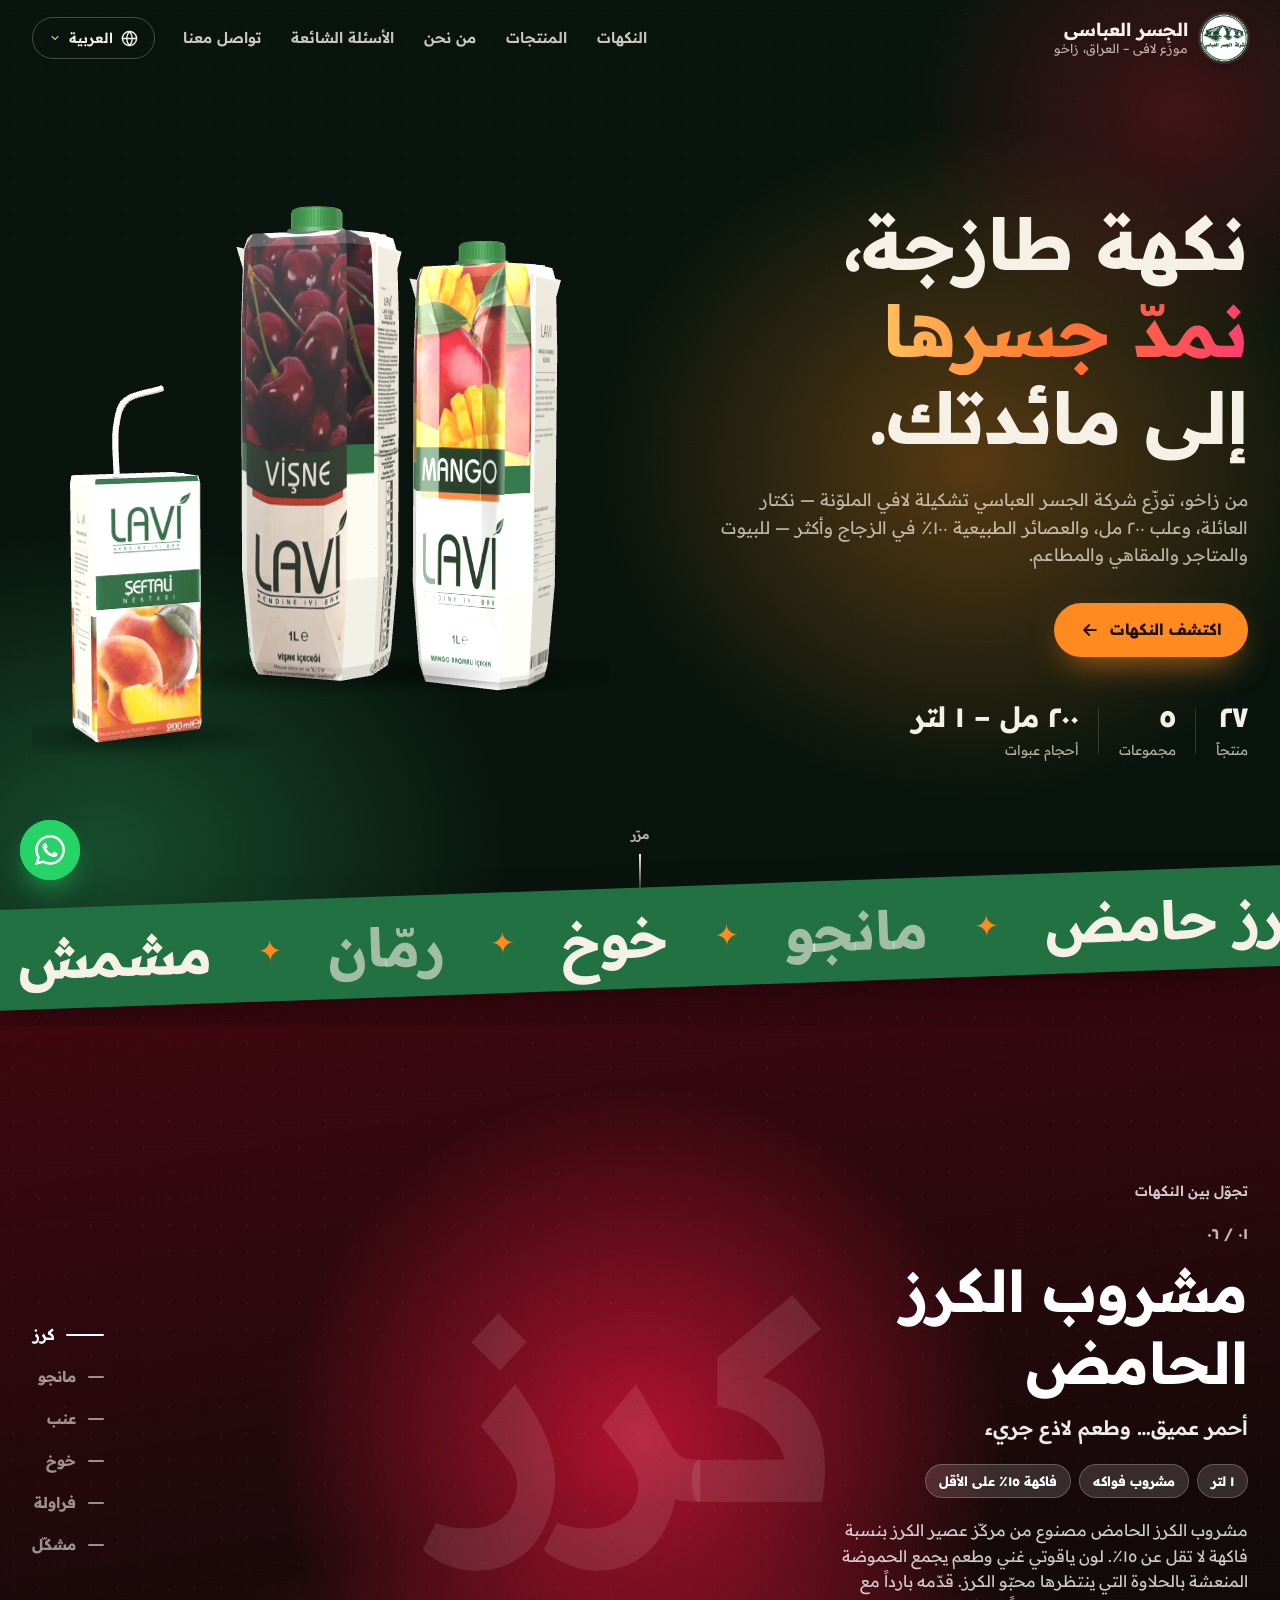
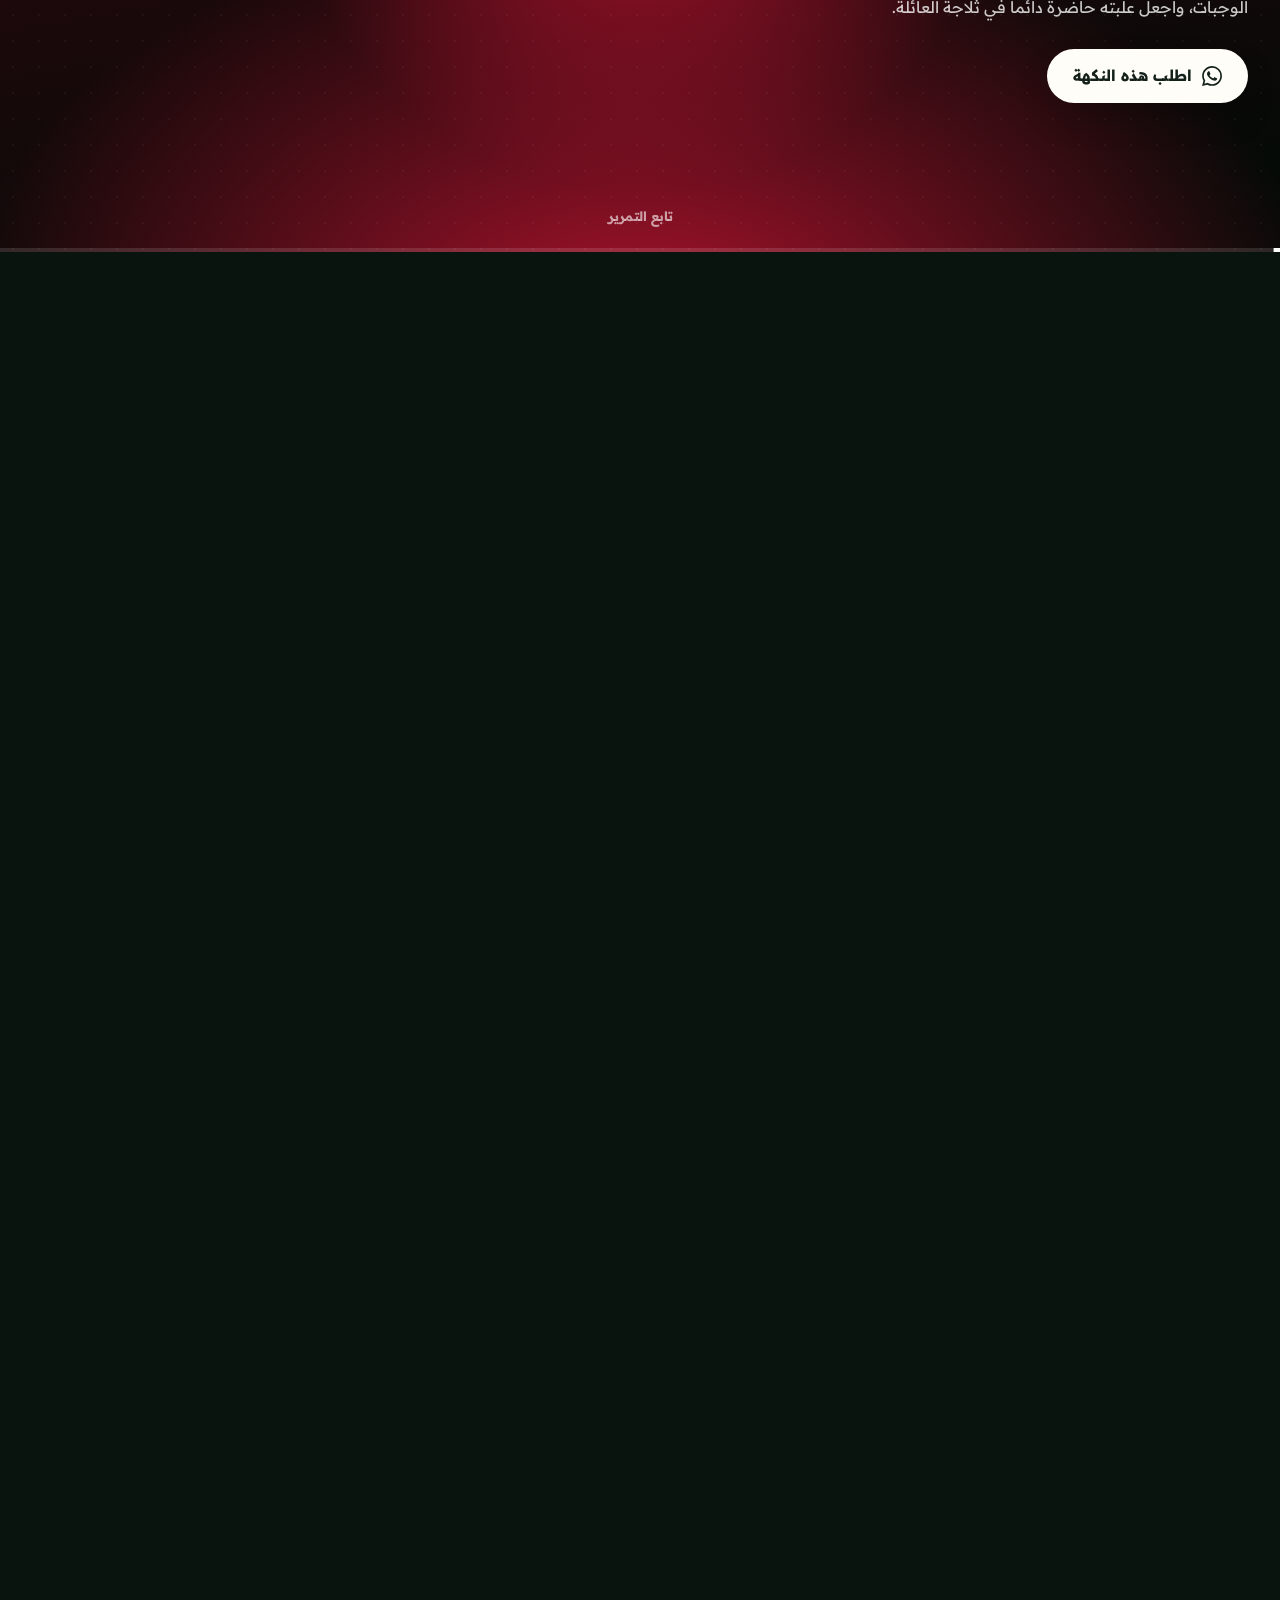
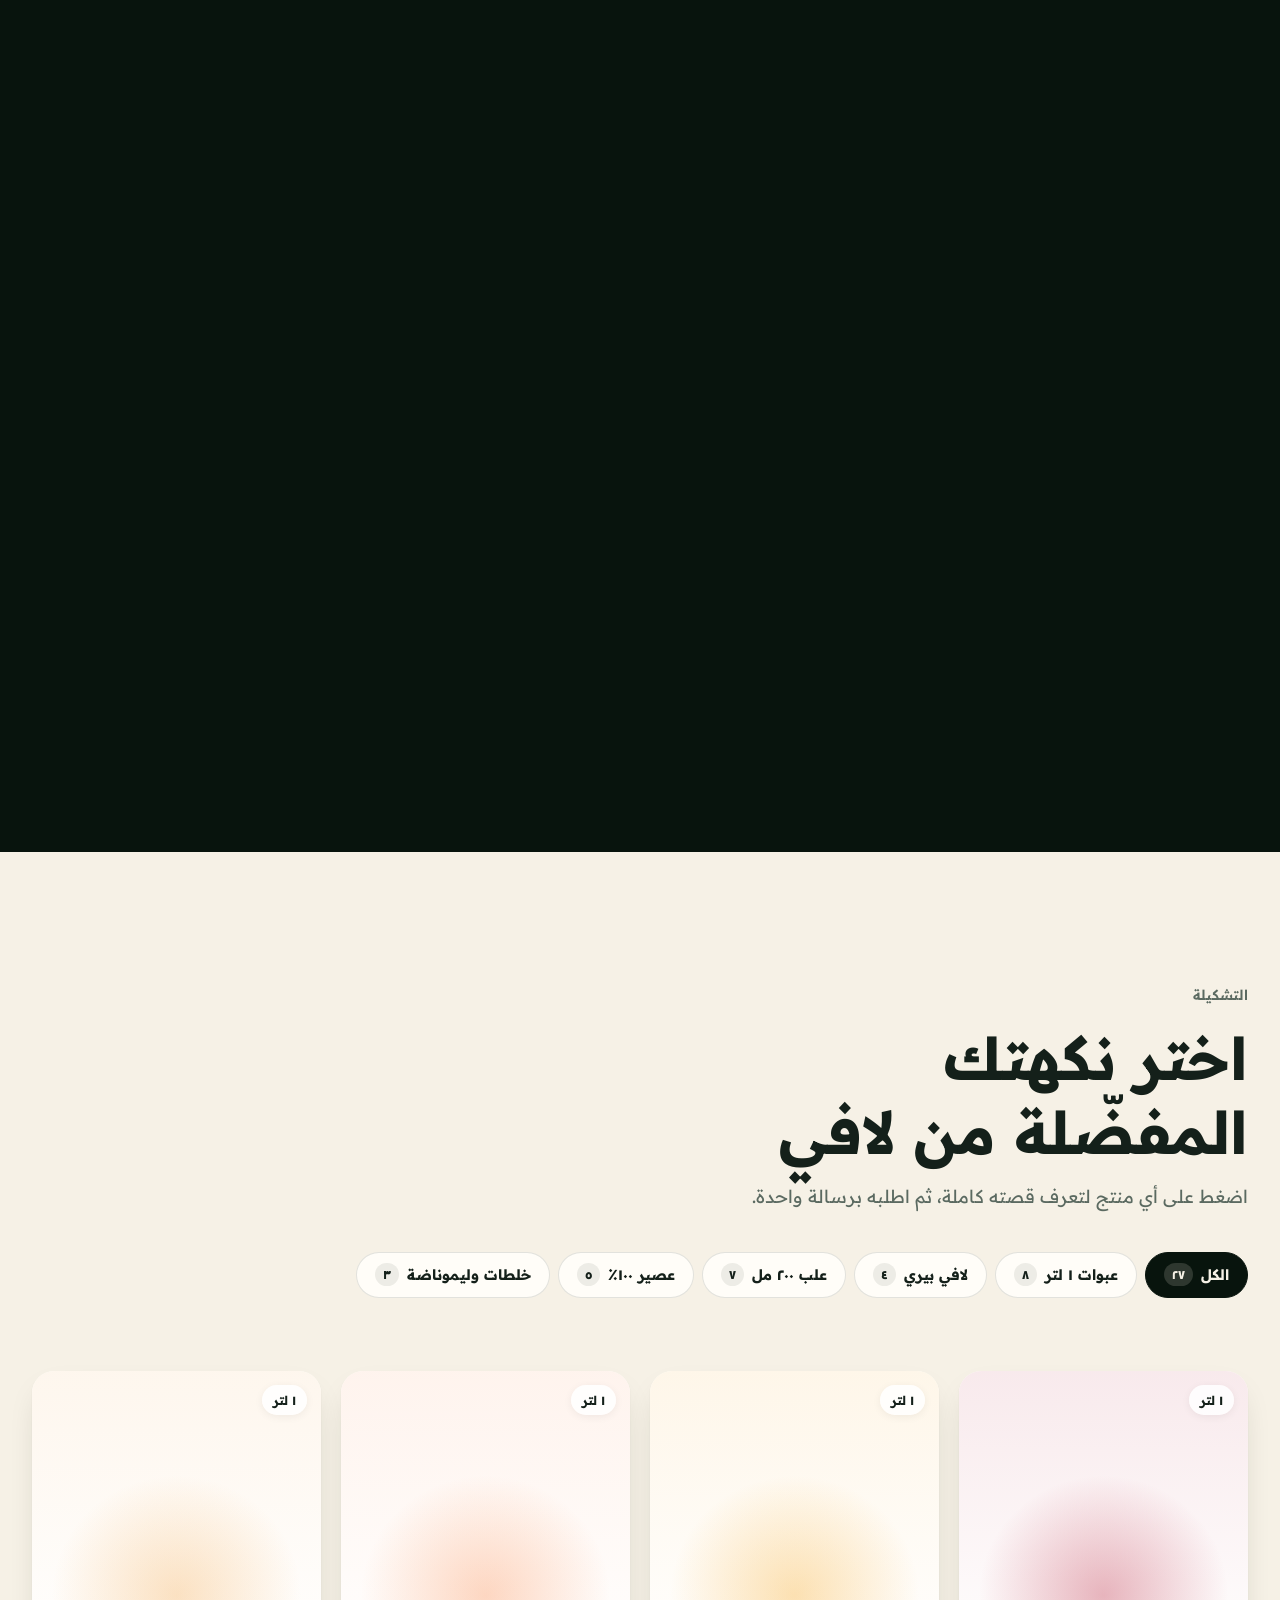
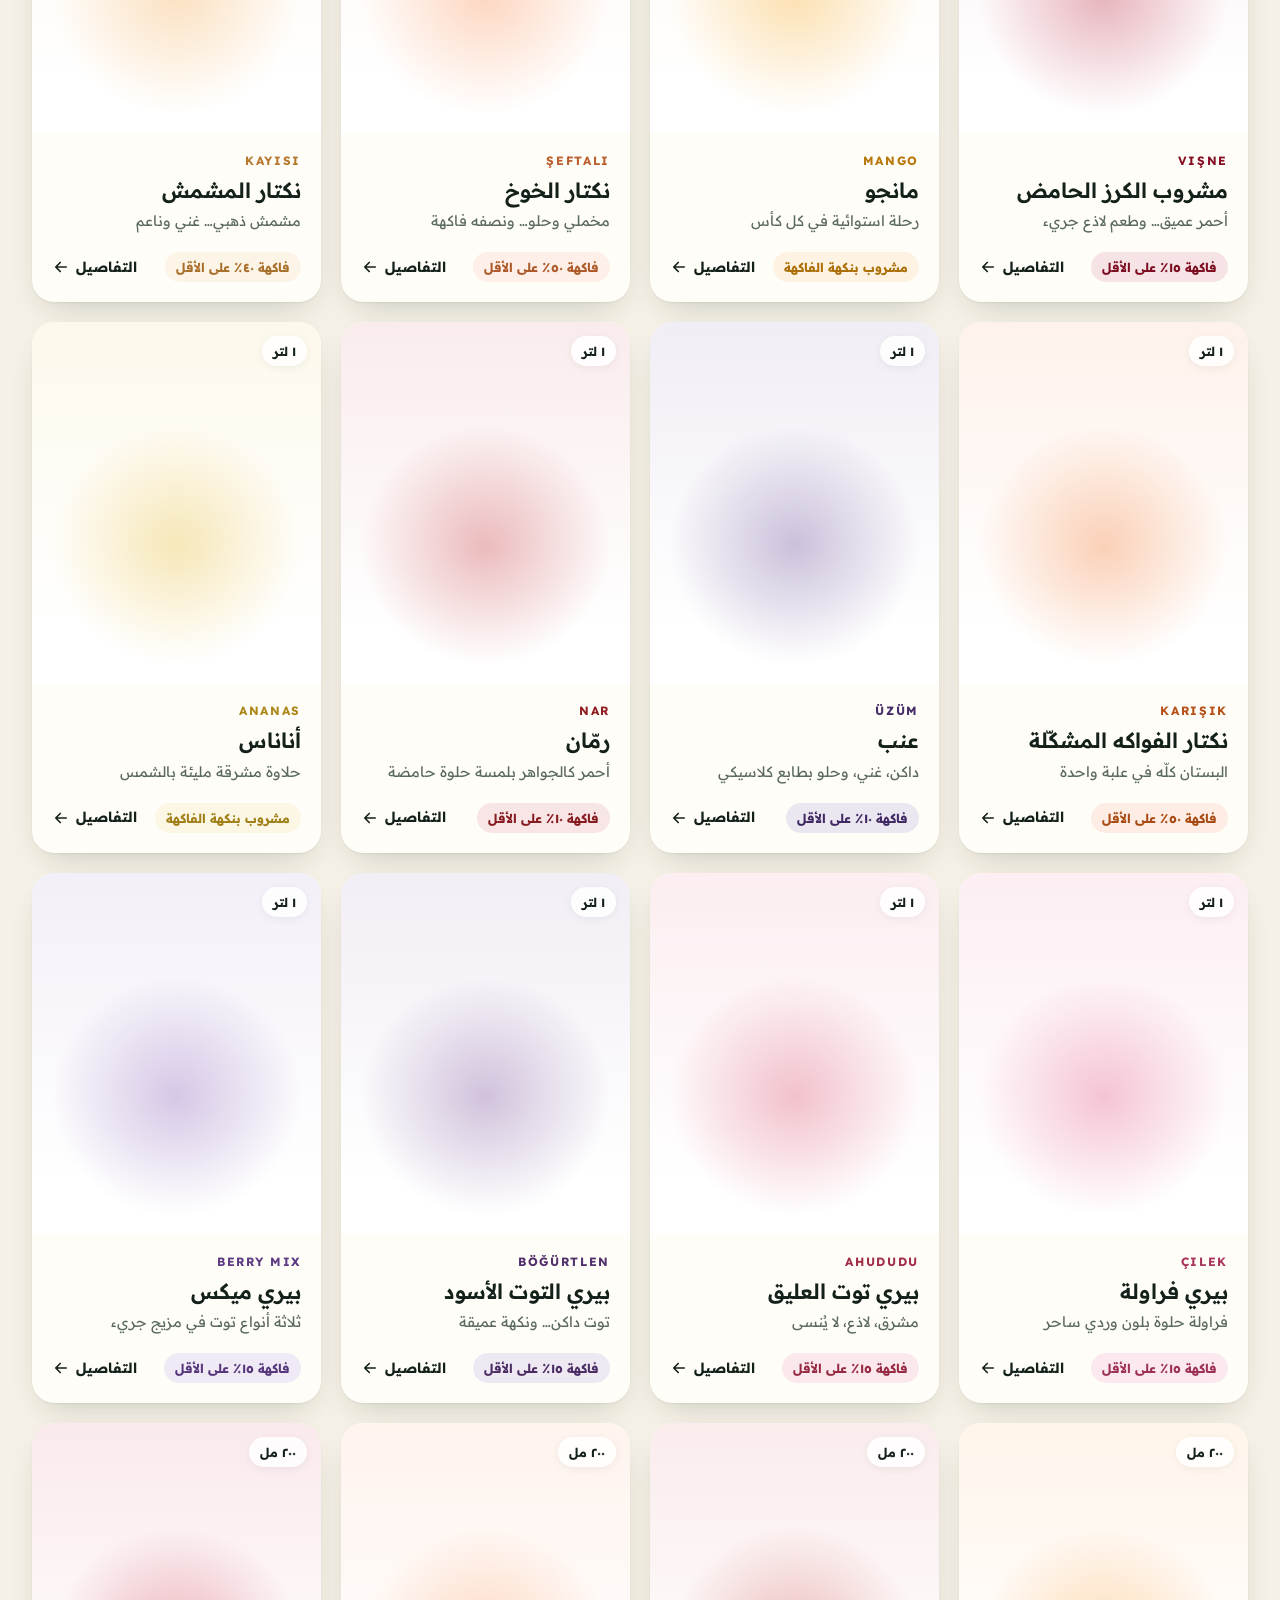
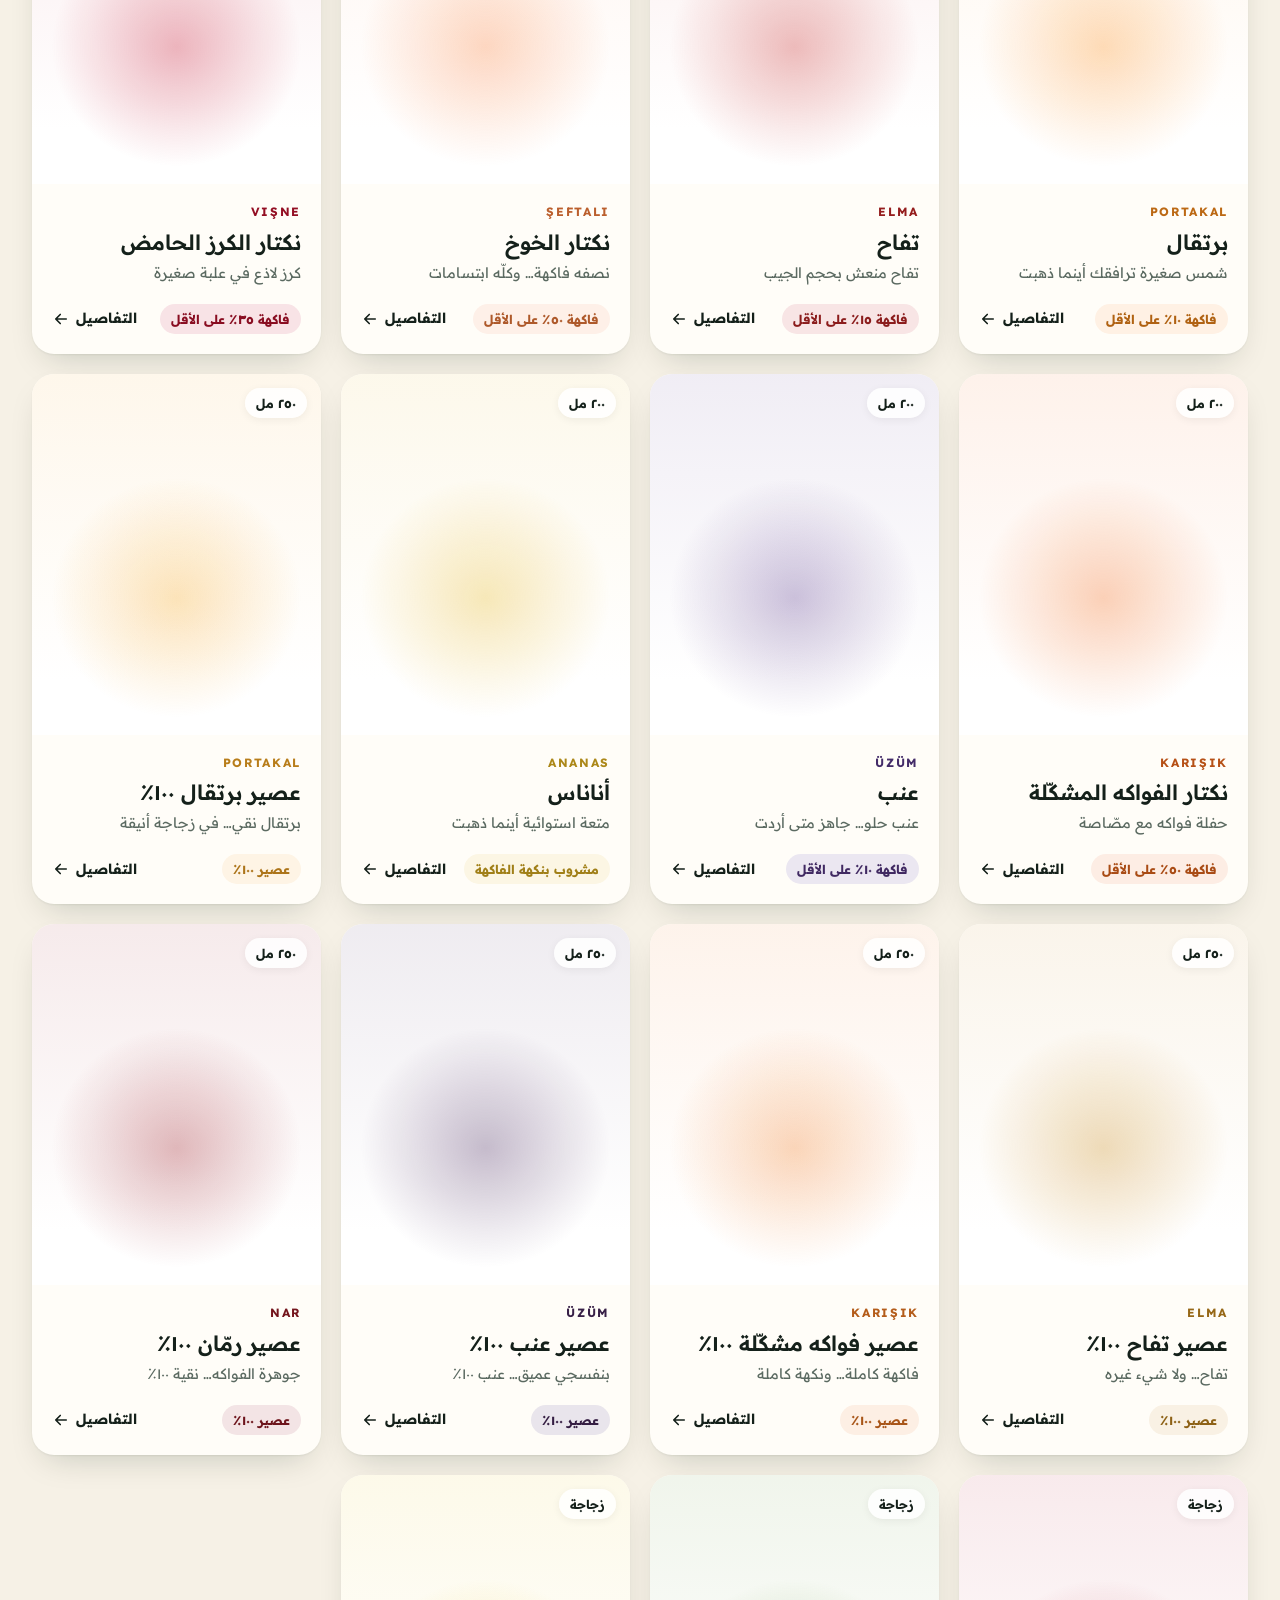
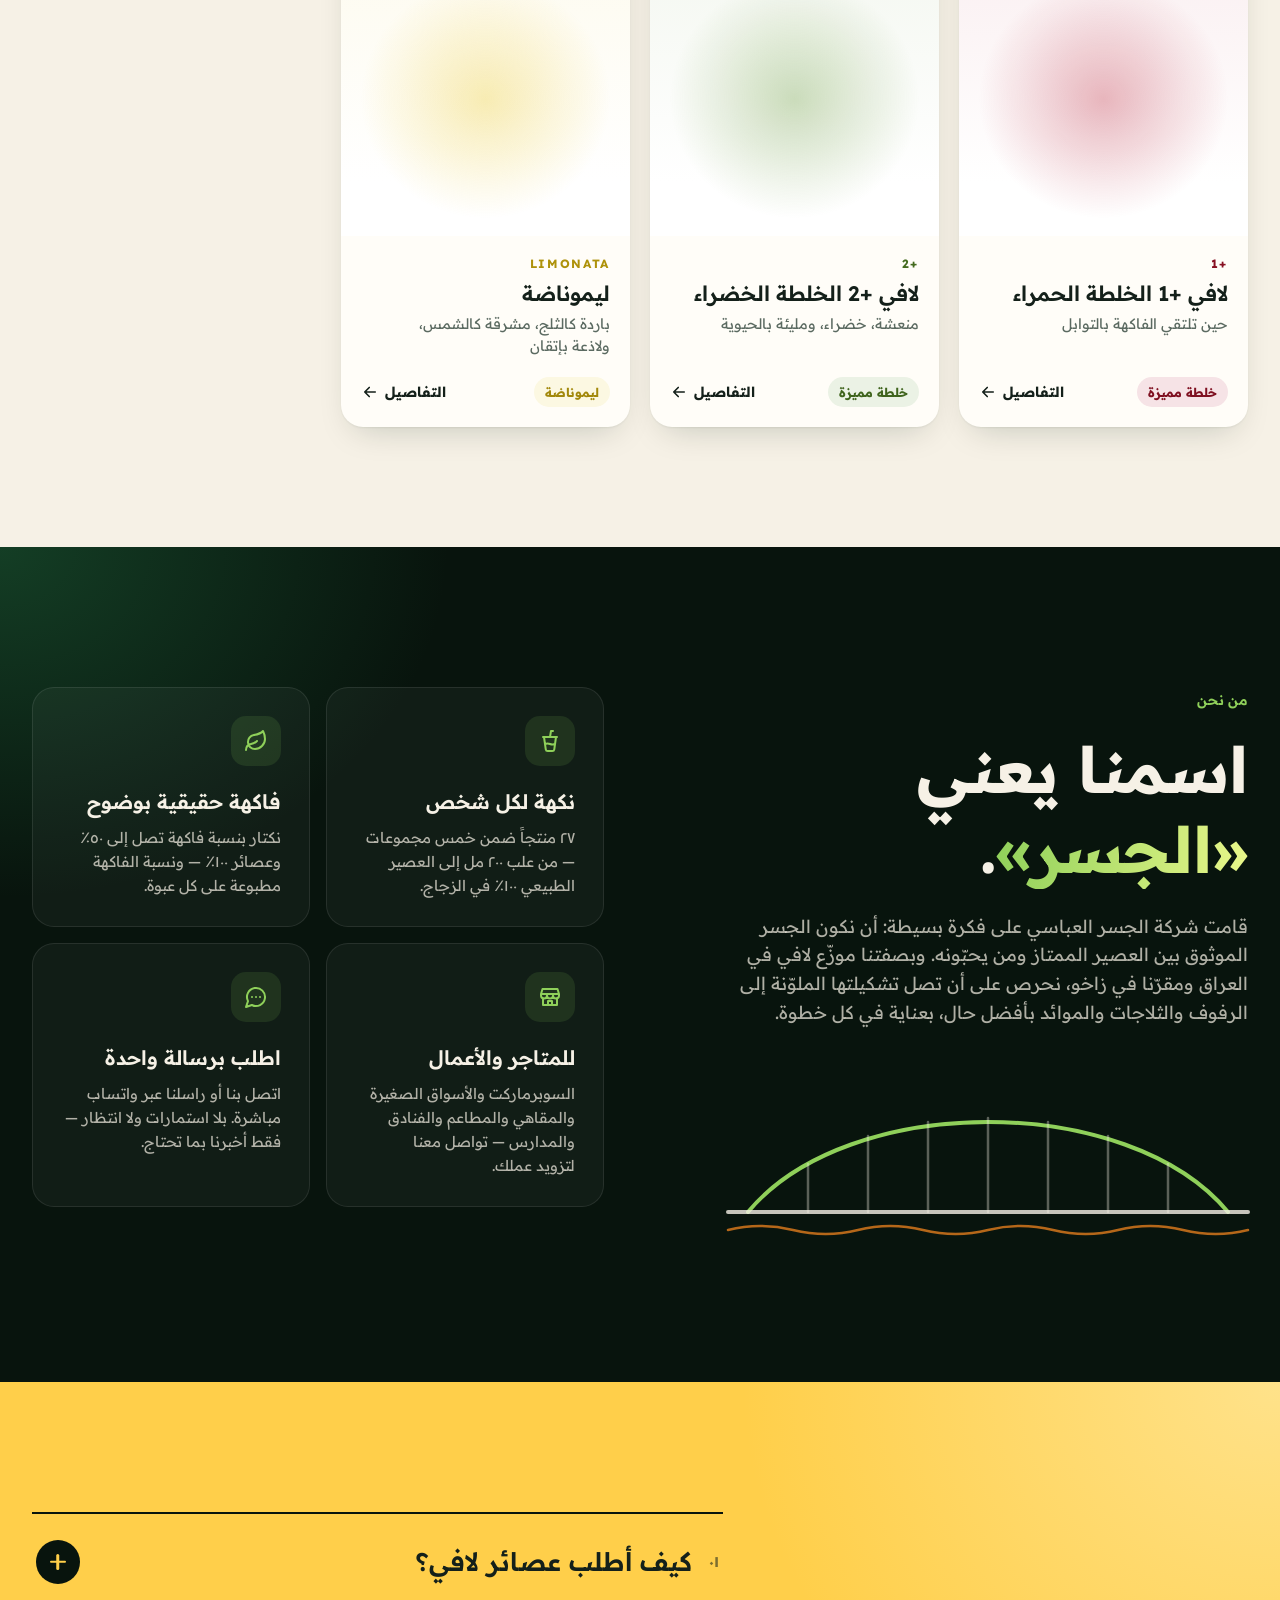
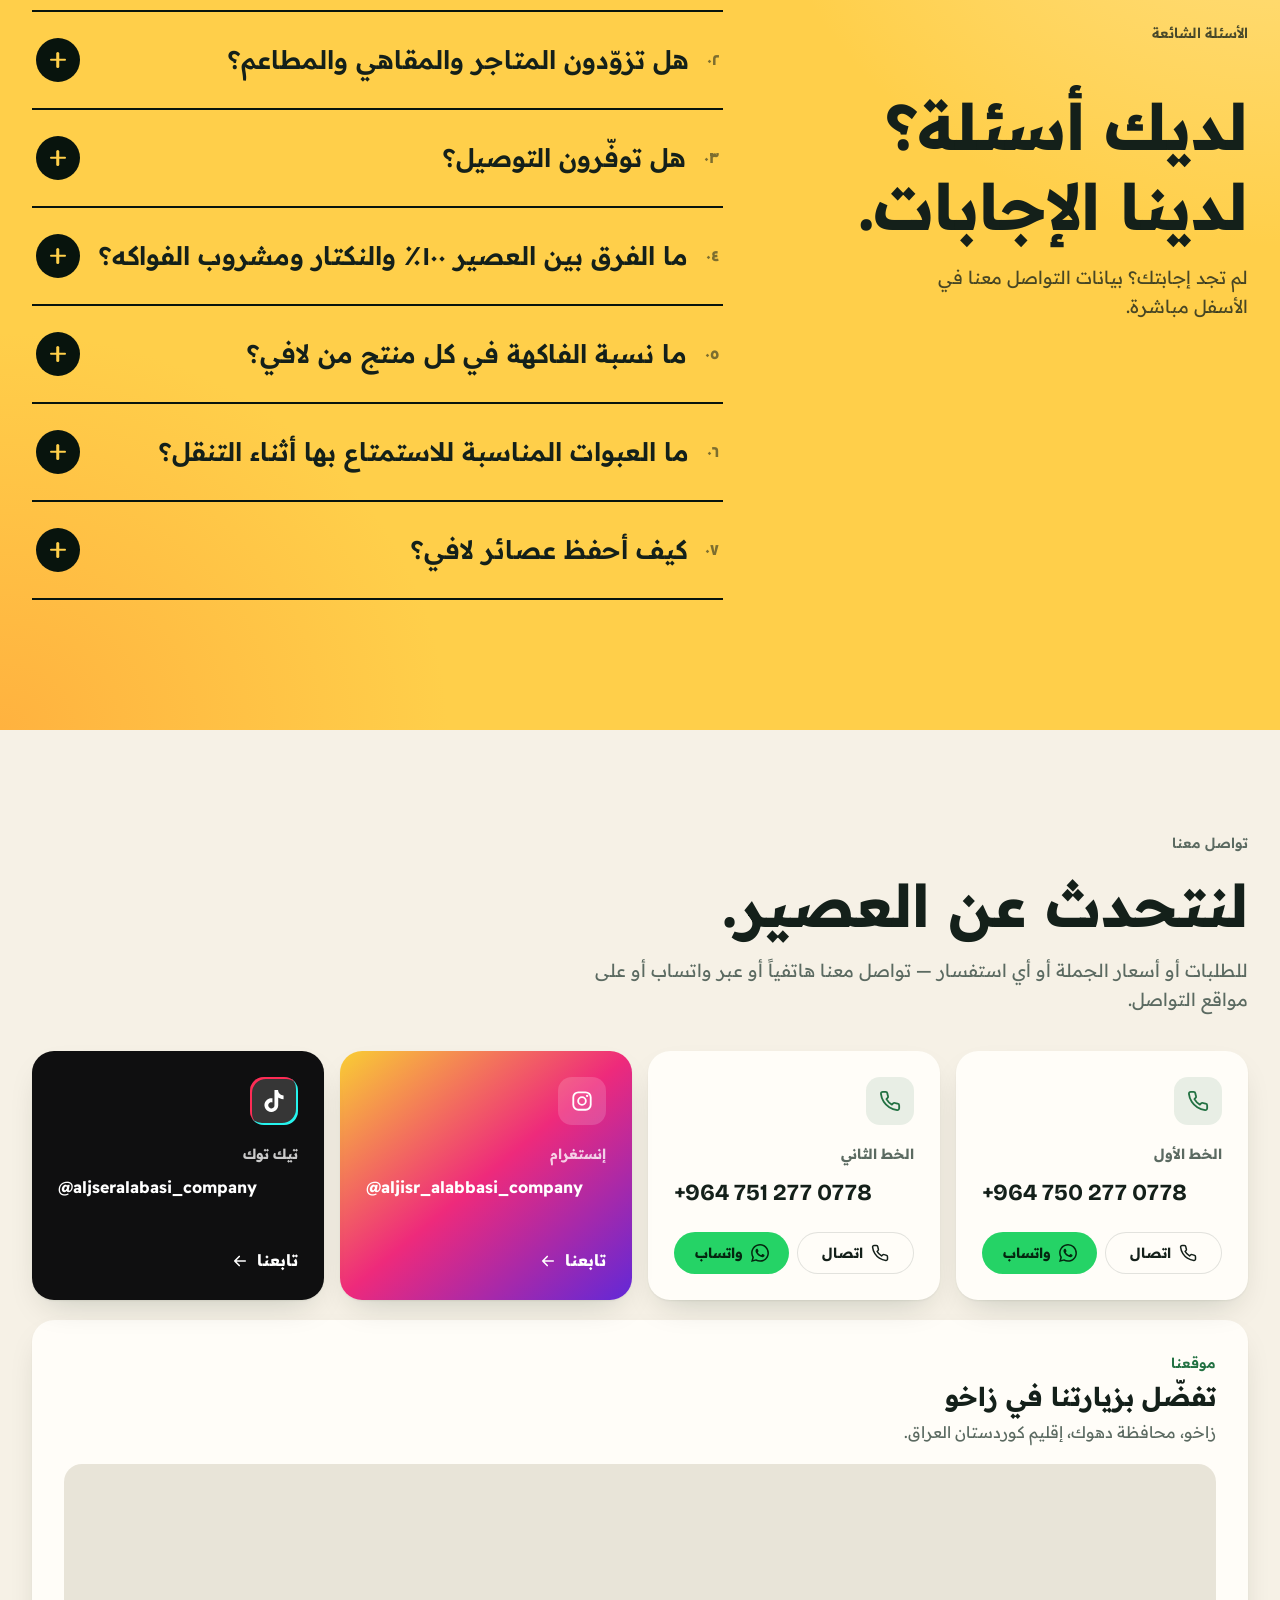
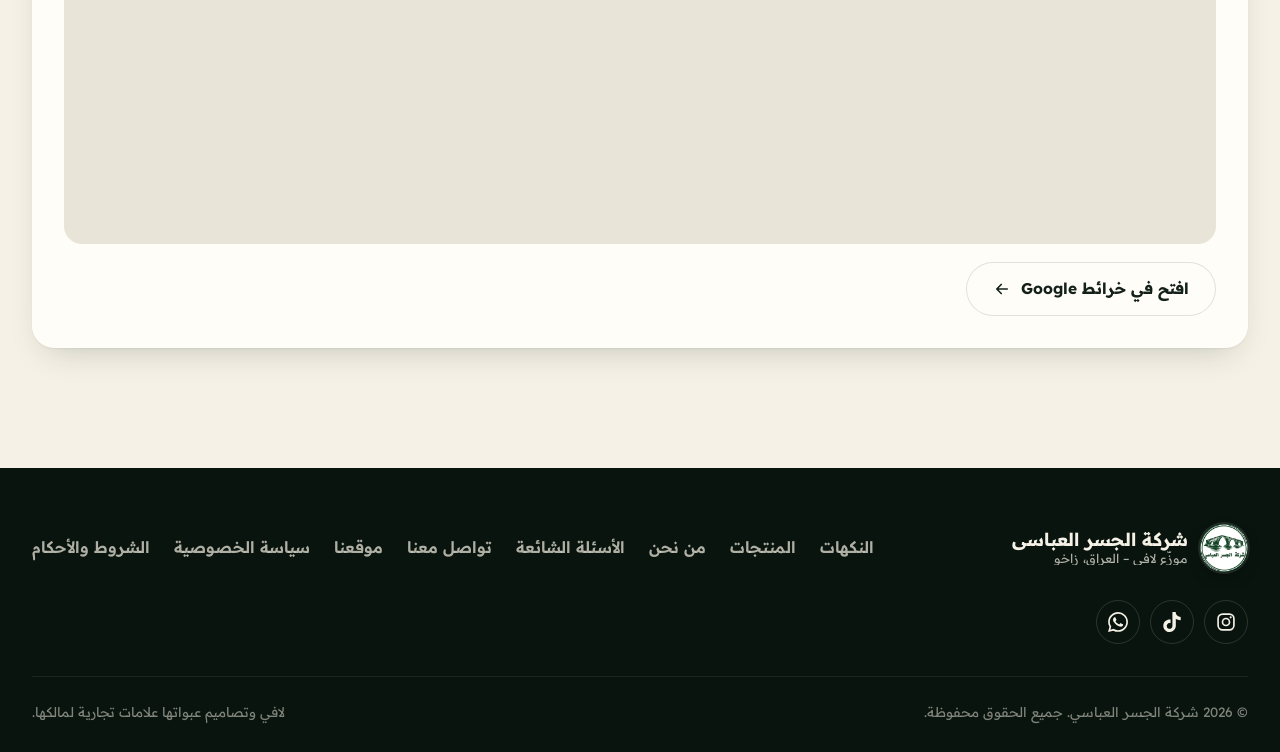
==== commit 18dfb6df: "Match carton side artwork and clear-film glass bottle printing" ====
--- a/index.html
+++ b/index.html
@@ -1 +1 @@
-<!doctype html><html lang="ar" dir="rtl"><head><base href="/"><meta charset="utf-8"><meta name="viewport" content="width=device-width, initial-scale=1, viewport-fit=cover"><title>شركة الجسر العباسي — موزّع عصائر لافي في العراق</title><meta name="description" content="شركة الجسر العباسي، موزّع عصائر لافي في العراق ومقرّها زاخو — نكتار ١ لتر، لافي بيري، علب ٢٠٠ مل، عصائر ١٠٠٪ في الزجاج، خلطات مميزة وليموناضة. اطلب عبر الهاتف أو واتساب."><meta name="theme-color" content="#08140d"><link rel="icon" href="favicon.ico" sizes="48x48"><link rel="icon" href="icon-192.png" type="image/png" sizes="192x192"><link rel="apple-touch-icon" href="apple-touch-icon.png"><meta property="og:type" content="website"><meta property="og:title" content="شركة الجسر العباسي — موزّع عصائر لافي في العراق"><meta property="og:locale" content="ar_IQ"><meta property="og:locale:alternate" content="en_US"><meta property="og:description" content="موزّع عصائر لافي في العراق، من زاخو. ٢٧ عصيراً ونكتار — من علب ٢٠٠ مل إلى العصير ١٠٠٪ في الزجاج. اطلب عبر واتساب."><meta property="og:image" content="https://aljisralabbasi.com/assets/7510e6c95f83.jpg"><meta name="twitter:card" content="summary_large_image"><link rel="preconnect" href="https://fonts.googleapis.com"><link rel="preconnect" href="https://fonts.gstatic.com" crossorigin><link rel="stylesheet" href="https://fonts.googleapis.com/css2?family=Bricolage+Grotesque:opsz,wght@12..96,500..800&family=Manrope:wght@300..800&family=Readex+Pro:wght@300..700&display=swap"><link rel="stylesheet" href="assets/7f6b63b8db16.css"><script type="application/ld+json"> [ { "@context": "https://schema.org", "@type": "Organization", "@id": "https://aljisralabbasi.com/#organization", "name": "شركة الجسر العباسي", "alternateName": ["Al-Jisr Al-Abbasi Company", "Al-Jisr Al-Abbasi"], "url": "https://aljisralabbasi.com/", "logo": "https://aljisralabbasi.com/logo.png", "image": "https://aljisralabbasi.com/logo.png", "description": "موزّع عصائر لافي في العراق — LAVI juice distributor in Iraq", "telephone": ["+9647502770778", "+9647512770778"], "address": { "@type": "PostalAddress", "addressLocality": "Zakho", "addressRegion": "Duhok", "addressCountry": "IQ" }, "areaServed": "IQ", "location": { "@type": "Place", "geo": { "@type": "GeoCoordinates", "latitude": 37.1406851, "longitude": 42.6690981 }, "hasMap": "https://maps.google.com/?cid=15047457084699959189" }, "sameAs": ["https://www.instagram.com/aljisr_alabbasi_company/", "https://www.tiktok.com/@aljseralabasi_company"] }, { "@context": "https://schema.org", "@type": "WebSite", "name": "شركة الجسر العباسي", "alternateName": "Al-Jisr Al-Abbasi Company", "url": "https://aljisralabbasi.com/", "inLanguage": ["ar", "ckb", "kmr", "en"], "publisher": { "@id": "https://aljisralabbasi.com/#organization" } } ] </script><script>document.documentElement.classList.add('js');</script><link rel="canonical" href="https://aljisralabbasi.com/"><meta property="og:url" content="https://aljisralabbasi.com/"></head><body><svg width="0" height="0" style="position:absolute" aria-hidden="true"><symbol id="i-wa" viewBox="0 0 24 24"><path fill="currentColor" d="M17.47 14.38c-.3-.15-1.76-.87-2.03-.97-.27-.1-.47-.15-.67.15-.2.3-.77.97-.94 1.16-.17.2-.35.22-.64.07-.3-.15-1.26-.46-2.39-1.47-.88-.79-1.48-1.76-1.65-2.06-.17-.3-.02-.46.13-.6.13-.14.3-.35.45-.52.15-.18.2-.3.3-.5.1-.2.05-.37-.03-.52-.07-.15-.67-1.61-.92-2.2-.24-.59-.49-.5-.67-.51h-.57c-.2 0-.52.07-.79.37-.27.3-1.04 1.02-1.04 2.48s1.07 2.88 1.21 3.07c.15.2 2.1 3.2 5.08 4.49.71.31 1.26.49 1.7.63.71.22 1.36.19 1.87.12.57-.09 1.76-.72 2-1.41.25-.7.25-1.29.18-1.41-.08-.13-.28-.2-.57-.35M12.05 21.79h-.01a9.87 9.87 0 0 1-5.03-1.38l-.36-.21-3.74.98 1-3.65-.24-.37a9.86 9.86 0 0 1-1.51-5.26c0-5.45 4.44-9.88 9.89-9.88 2.64 0 5.12 1.03 6.99 2.9a9.83 9.83 0 0 1 2.89 6.99c0 5.45-4.44 9.88-9.88 9.88m8.41-18.3A11.82 11.82 0 0 0 12.05 0C5.5 0 .16 5.34.16 11.89c0 2.1.55 4.14 1.59 5.95L.06 24l6.3-1.65a11.88 11.88 0 0 0 5.68 1.45h.01c6.55 0 11.89-5.34 11.89-11.89 0-3.18-1.24-6.16-3.48-8.41"/></symbol><symbol id="i-phone" viewBox="0 0 24 24"><path fill="none" stroke="currentColor" stroke-width="2" stroke-linecap="round" stroke-linejoin="round" d="M22 16.92v3a2 2 0 0 1-2.18 2 19.8 19.8 0 0 1-8.63-3.07 19.5 19.5 0 0 1-6-6A19.8 19.8 0 0 1 2.12 4.18 2 2 0 0 1 4.11 2h3a2 2 0 0 1 2 1.72c.13.96.36 1.9.7 2.81a2 2 0 0 1-.45 2.11L8.09 9.91a16 16 0 0 0 6 6l1.27-1.27a2 2 0 0 1 2.11-.45c.91.34 1.85.57 2.81.7A2 2 0 0 1 22 16.92z"/></symbol><symbol id="i-ig" viewBox="0 0 24 24"><g fill="none" stroke="currentColor" stroke-width="2"><rect x="2.5" y="2.5" width="19" height="19" rx="5.5"/><circle cx="12" cy="12" r="4.2"/></g><circle cx="17.6" cy="6.4" r="1.3" fill="currentColor"/></symbol><symbol id="i-tt" viewBox="0 0 24 24"><path fill="currentColor" d="M12.53.02C13.84 0 15.14.01 16.44 0c.08 1.53.63 3.09 1.75 4.17 1.12 1.11 2.7 1.62 4.24 1.79v4.03c-1.44-.05-2.89-.35-4.2-.97-.57-.26-1.1-.59-1.62-.93-.01 2.92.01 5.84-.02 8.75-.08 1.4-.54 2.79-1.35 3.94-1.31 1.92-3.58 3.17-5.91 3.21-1.43.08-2.86-.31-4.08-1.03-2.02-1.19-3.44-3.37-3.65-5.71-.02-.5-.03-1-.01-1.49.18-1.9 1.12-3.72 2.58-4.96 1.66-1.44 3.98-2.13 6.15-1.72.02 1.48-.04 2.96-.04 4.44-.99-.32-2.15-.23-3.02.37-.63.41-1.11 1.04-1.36 1.75-.21.51-.15 1.07-.14 1.61.24 1.64 1.82 3.02 3.5 2.87 1.12-.01 2.19-.66 2.77-1.61.19-.33.4-.67.41-1.06.1-1.79.06-3.57.07-5.36.01-4.03-.01-8.05.02-12.07z"/></symbol><symbol id="i-arrow" viewBox="0 0 24 24"><path fill="none" stroke="currentColor" stroke-width="2.2" stroke-linecap="round" stroke-linejoin="round" d="M5 12h14M13 6l6 6-6 6"/></symbol><symbol id="i-close" viewBox="0 0 24 24"><path fill="none" stroke="currentColor" stroke-width="2.2" stroke-linecap="round" d="M6 6l12 12M18 6 6 18"/></symbol><symbol id="i-cup" viewBox="0 0 24 24"><path fill="none" stroke="currentColor" stroke-width="2" stroke-linecap="round" stroke-linejoin="round" d="m6 8 1.75 12.28a2 2 0 0 0 2 1.72h4.54a2 2 0 0 0 2-1.72L18 8M5 8h14M7 15a6.5 6.5 0 0 1 5 0 6.5 6.5 0 0 0 5 0M12 8l1-6h2"/></symbol><symbol id="i-leaf" viewBox="0 0 24 24"><path fill="none" stroke="currentColor" stroke-width="2" stroke-linecap="round" stroke-linejoin="round" d="M11 20A7 7 0 0 1 9.8 6.1C15.5 5 17 4.48 19 2c1 2 2 4.18 2 8 0 5.5-4.78 10-10 10ZM2 21c0-3 1.85-5.36 5.08-6C9.5 14.52 12 13 13 12"/></symbol><symbol id="i-store" viewBox="0 0 24 24"><path fill="none" stroke="currentColor" stroke-width="2" stroke-linecap="round" stroke-linejoin="round" d="M3 9 4.5 4h15L21 9M3 9h18v1.5a3 3 0 0 1-6 0 3 3 0 0 1-6 0 3 3 0 0 1-6 0zM5 13v7h14v-7M10 20v-4h4v4"/></symbol><symbol id="i-chat" viewBox="0 0 24 24"><path fill="none" stroke="currentColor" stroke-width="2" stroke-linecap="round" stroke-linejoin="round" d="M7.9 20A9 9 0 1 0 4 16.1L2 22ZM8 12h.01M12 12h.01M16 12h.01"/></symbol><symbol id="i-globe" viewBox="0 0 24 24"><g fill="none" stroke="currentColor" stroke-width="2" stroke-linecap="round" stroke-linejoin="round"><circle cx="12" cy="12" r="10"/><path d="M12 2a14.5 14.5 0 0 0 0 20 14.5 14.5 0 0 0 0-20M2 12h20"/></g></symbol><symbol id="i-caret" viewBox="0 0 24 24"><path fill="none" stroke="currentColor" stroke-width="2.4" stroke-linecap="round" stroke-linejoin="round" d="m6 9 6 6 6-6"/></symbol></svg><a class="skip" href="#main" data-i18n="skip">انتقل إلى المحتوى</a><canvas id="gl" aria-hidden="true"></canvas><header class="nav" id="nav"><div class="container nav__inner"><a class="brand" href="#top"><img class="brand__logo" src="assets/ab579693b133.webp" alt="" width="48" height="48"><span class="brand__text"><strong data-i18n="brand.name">الجسر العباسي</strong><small data-i18n="brand.sub">موزّع لافي – العراق، زاخو</small></span></a><nav class="nav__links" id="menu" data-i18n-aria="aria.main" aria-label="القائمة الرئيسية"><a href="#flavors" data-i18n="nav.flavors">النكهات</a><a href="#products" data-i18n="nav.products">المنتجات</a><a href="#about" data-i18n="nav.about">من نحن</a><a href="#faq" data-i18n="nav.faq">الأسئلة الشائعة</a><a href="#contact" data-i18n="nav.contact">تواصل معنا</a></nav><div class="nav__actions"><div class="langsel"><button class="lang" id="langBtn" type="button" aria-haspopup="true" aria-expanded="false" aria-controls="langMenu" data-i18n-aria="lang.label" aria-label="اللغة"><svg class="lang__globe" aria-hidden="true"><use href="#i-globe"/></svg><span class="lang__full">العربية</span><span class="lang__short">عربي</span><svg class="lang__caret" aria-hidden="true"><use href="#i-caret"/></svg></button><ul class="langsel__menu" id="langMenu" role="menu" hidden></ul></div><button class="burger" id="burger" type="button" aria-expanded="false" aria-controls="menu" data-i18n-aria="nav.menu" aria-label="القائمة"><span></span><span></span></button></div></div></header><main id="main"><section class="hero" id="top"><div class="container hero__grid"><div class="hero__copy"><h1 class="hero__title" data-i18n-html="hero.title">نكهة طازجة، <em>نمدّ جسرها</em> إلى مائدتك.</h1><p class="hero__text" data-i18n="hero.text">من زاخو، توزّع شركة الجسر العباسي تشكيلة لافي الملوّنة — نكتار العائلة، وعلب ٢٠٠ مل، والعصائر الطبيعية ١٠٠٪ في الزجاج وأكثر — للبيوت والمتاجر والمقاهي والمطاعم.</p><div class="hero__ctas"><a class="btn btn--primary" href="#products"><span data-i18n="hero.cta">اكتشف النكهات</span><svg class="flip" aria-hidden="true"><use href="#i-arrow"/></svg></a></div><dl class="hero__stats"><div><dt data-num="27">٢٧</dt><dd data-i18n="hero.s1">منتجاً</dd></div><div><dt data-num="5">٥</dt><dd data-i18n="hero.s2">مجموعات</dd></div><div><dt data-i18n="hero.sizes">٢٠٠ مل – ١ لتر</dt><dd data-i18n="hero.s3">أحجام عبوات</dd></div></dl></div><div class="hero__stage" data-view="hero"><img class="hero__fallback hf2" src="assets/77107925132e.webp" alt="لافي نكتار الكرز الحامض ١ لتر"><img class="hero__fallback hf3" src="assets/7b13fab9efe2.webp" alt="لافي مانجو ١ لتر"><img class="hero__fallback hf1" src="assets/738be30d350b.webp" alt="لافي نكتار الخوخ ٢٠٠ مل"></div></div><a class="hero__scroll" href="#flavors"><span data-i18n="hero.scroll">مرّر</span><i></i></a></section><div class="marquee-wrap" aria-hidden="true"><div class="marquee"><div class="marquee__track" id="marquee"></div></div></div><section class="spin" id="flavors"><div class="spin__sticky"><div class="spin__bg"></div><div class="spin__word" id="spinWord" aria-hidden="true"></div><div class="container spin__layout"><div class="spin__info" id="spinInfo" aria-live="polite"><p class="eyebrow eyebrow--light" data-i18n="spin.eyebrow">تجوّل بين النكهات</p><p class="spin__count"><span id="spinNum">01</span> / <span id="spinTotal">06</span></p><h2 class="spin__name" id="spinName"></h2><p class="spin__tag" id="spinTag"></p><ul class="chips" id="spinChips"></ul><p class="spin__desc" id="spinDesc"></p><a class="btn btn--light" id="spinOrder" href="#" target="_blank" rel="noopener"><svg aria-hidden="true"><use href="#i-wa"/></svg><span data-i18n="spin.order">اطلب هذه النكهة</span></a></div><div class="spin__stage" data-view="showcase"><img class="spin__fallback" id="spinImg" alt=""></div><ol class="spin__list" id="spinList"></ol></div><p class="spin__hint" data-i18n="spin.hint">تابع التمرير</p><div class="spin__progress"><span id="spinBar"></span></div></div></section><section class="collection" id="products"><div class="container"><header class="section-head" data-reveal><p class="eyebrow" data-i18n="coll.eyebrow">التشكيلة</p><h2 data-i18n="coll.title">اختر نكهتك المفضّلة من لافي</h2><p data-i18n="coll.text">اضغط على أي منتج لتعرف قصته كاملة، ثم اطلبه برسالة واحدة.</p></header><div class="tabs" id="tabs" role="tablist"></div><p class="tabs__blurb" id="collBlurb" aria-live="polite"></p><div class="grid" id="grid"></div></div></section><section class="about" id="about"><div class="container about__grid"><div class="about__intro" data-reveal><p class="eyebrow eyebrow--leaf" data-i18n="about.eyebrow">من نحن</p><h2 data-i18n-html="about.title">اسمنا يعني <em>«الجسر»</em>.</h2><p class="about__text" data-i18n="about.text">قامت شركة الجسر العباسي على فكرة بسيطة: أن نكون الجسر الموثوق بين العصير الممتاز ومن يحبّونه. وبصفتنا موزّع لافي في العراق ومقرّنا في زاخو، نحرص على أن تصل تشكيلتها الملوّنة إلى الرفوف والثلاجات والموائد بأفضل حال، بعناية في كل خطوة.</p><svg class="bridge-art" viewBox="0 0 520 170" aria-hidden="true"><path class="ba-arch" d="M20 140 C 120 20, 400 20, 500 140"/><path class="ba-deck" d="M0 140 H520"/><path class="ba-rib" d="M80 140 V92 M140 140 V64 M200 140 V50 M260 140 V46 M320 140 V50 M380 140 V64 M440 140 V92"/><path class="ba-water" d="M0 158 Q 32 150 65 158 T 130 158 T 195 158 T 260 158 T 325 158 T 390 158 T 455 158 T 520 158"/></svg></div><div class="features"><article class="feature" data-reveal><span class="feature__icon"><svg aria-hidden="true"><use href="#i-cup"/></svg></span><h3 data-i18n="f1.t">نكهة لكل شخص</h3><p data-i18n="f1.d">٢٧ منتجاً ضمن خمس مجموعات — من علب ٢٠٠ مل إلى العصير الطبيعي ١٠٠٪ في الزجاج.</p></article><article class="feature" data-reveal><span class="feature__icon"><svg aria-hidden="true"><use href="#i-leaf"/></svg></span><h3 data-i18n="f2.t">فاكهة حقيقية بوضوح</h3><p data-i18n="f2.d">نكتار بنسبة فاكهة تصل إلى ٥٠٪ وعصائر ١٠٠٪ — ونسبة الفاكهة مطبوعة على كل عبوة.</p></article><article class="feature" data-reveal><span class="feature__icon"><svg aria-hidden="true"><use href="#i-store"/></svg></span><h3 data-i18n="f3.t">للمتاجر والأعمال</h3><p data-i18n="f3.d">السوبرماركت والأسواق الصغيرة والمقاهي والمطاعم والفنادق والمدارس — تواصل معنا لتزويد عملك.</p></article><article class="feature" data-reveal><span class="feature__icon"><svg aria-hidden="true"><use href="#i-chat"/></svg></span><h3 data-i18n="f4.t">اطلب برسالة واحدة</h3><p data-i18n="f4.d">اتصل بنا أو راسلنا عبر واتساب مباشرة. بلا استمارات ولا انتظار — فقط أخبرنا بما تحتاج.</p></article></div></div></section><section class="faq" id="faq"><div class="container faq__grid"><div class="faq__head" data-reveal><p class="eyebrow eyebrow--dark" data-i18n="faq.eyebrow">الأسئلة الشائعة</p><h2 data-i18n="faq.title">لديك أسئلة؟ لدينا الإجابات.</h2><p data-i18n="faq.text">لم تجد إجابتك؟ بيانات التواصل معنا في الأسفل مباشرة.</p></div><div class="faq__list" id="faqList"></div></div></section><section class="contact" id="contact"><div class="container"><header class="section-head" data-reveal><p class="eyebrow" data-i18n="contact.eyebrow">تواصل معنا</p><h2 data-i18n="contact.title">لنتحدث عن العصير.</h2><p data-i18n="contact.text">للطلبات أو أسعار الجملة أو أي استفسار — تواصل معنا هاتفياً أو عبر واتساب أو على مواقع التواصل.</p></header><div class="contact__grid"><article class="ccard" data-reveal><span class="ccard__icon"><svg aria-hidden="true"><use href="#i-phone"/></svg></span><p class="ccard__label" data-i18n="contact.line1">الخط الأول</p><a class="ccard__value" data-tel="0" data-phone="0" href="#" dir="ltr"></a><div class="ccard__btns"><a class="btn btn--outline btn--sm" data-tel="0" href="#"><svg aria-hidden="true"><use href="#i-phone"/></svg><span data-i18n="contact.call">اتصال</span></a><a class="btn btn--wa btn--sm" data-wa-line="0" href="#"><svg aria-hidden="true"><use href="#i-wa"/></svg><span data-i18n="contact.wa">واتساب</span></a></div></article><article class="ccard" data-reveal><span class="ccard__icon"><svg aria-hidden="true"><use href="#i-phone"/></svg></span><p class="ccard__label" data-i18n="contact.line2">الخط الثاني</p><a class="ccard__value" data-tel="1" data-phone="1" href="#" dir="ltr"></a><div class="ccard__btns"><a class="btn btn--outline btn--sm" data-tel="1" href="#"><svg aria-hidden="true"><use href="#i-phone"/></svg><span data-i18n="contact.call">اتصال</span></a><a class="btn btn--wa btn--sm" data-wa-line="1" href="#"><svg aria-hidden="true"><use href="#i-wa"/></svg><span data-i18n="contact.wa">واتساب</span></a></div></article><a class="ccard ccard--ig" data-ig href="#" target="_blank" rel="noopener" data-reveal><span class="ccard__icon"><svg aria-hidden="true"><use href="#i-ig"/></svg></span><p class="ccard__label" data-i18n="contact.ig">إنستغرام</p><span class="ccard__value ccard__value--sm" dir="ltr">@aljisr_alabbasi_company</span><span class="ccard__go"><span data-i18n="contact.follow">تابعنا</span><svg class="flip" aria-hidden="true"><use href="#i-arrow"/></svg></span></a><a class="ccard ccard--tt" data-tt href="#" target="_blank" rel="noopener" data-reveal><span class="ccard__icon"><svg aria-hidden="true"><use href="#i-tt"/></svg></span><p class="ccard__label" data-i18n="contact.tt">تيك توك</p><span class="ccard__value ccard__value--sm" dir="ltr">@aljseralabasi_company</span><span class="ccard__go"><span data-i18n="contact.follow">تابعنا</span><svg class="flip" aria-hidden="true"><use href="#i-arrow"/></svg></span></a></div><div class="reach"><div class="findus" id="find-us" data-reveal><div class="findus__head"><p class="eyebrow" data-i18n="find.eyebrow">موقعنا</p><h3 data-i18n="find.title">تفضّل بزيارتنا في زاخو</h3><p class="findus__addr" id="findAddr" data-i18n="find.text">استلم طلبك أو تحدّث معنا عن تزويد متجرك أو عملك.</p></div><div class="findus__map" id="findMap"><div class="findus__ask"><span class="findus__pin" aria-hidden="true"></span><p data-i18n="find.ask">تحتاج إلى الاتجاهات؟ راسلنا عبر واتساب وسنرسل لك موقعنا مباشرة.</p><a class="btn btn--wa" data-wa="location" href="#"><svg aria-hidden="true"><use href="#i-wa"/></svg><span data-i18n="find.askBtn">احصل على موقعنا</span></a></div></div><a class="btn btn--outline findus__open" id="findOpen" href="#" target="_blank" rel="noopener" hidden><span data-i18n="find.open">افتح في خرائط Google</span><svg class="flip" aria-hidden="true"><use href="#i-arrow"/></svg></a></div></div></div></section></main><footer class="footer"><div class="container footer__inner"><a class="brand" href="#top"><img class="brand__logo" src="assets/ab579693b133.webp" alt="" width="48" height="48"><span class="brand__text"><strong data-i18n="company">شركة الجسر العباسي</strong><small data-i18n="brand.sub">موزّع لافي – العراق، زاخو</small></span></a><nav class="footer__links" data-i18n-aria="aria.footer" aria-label="روابط أسفل الصفحة"><a href="#flavors" data-i18n="nav.flavors">النكهات</a><a href="#products" data-i18n="nav.products">المنتجات</a><a href="#about" data-i18n="nav.about">من نحن</a><a href="#faq" data-i18n="nav.faq">الأسئلة الشائعة</a><a href="#contact" data-i18n="nav.contact">تواصل معنا</a><a href="#find-us" data-i18n="nav.find">موقعنا</a><a href="/privacy/" data-i18n="footer.privacy">سياسة الخصوصية</a><a href="/terms/" data-i18n="footer.terms">الشروط والأحكام</a></nav><div class="footer__social"><a data-ig href="#" target="_blank" rel="noopener" data-i18n-aria="contact.ig" aria-label="إنستغرام"><svg aria-hidden="true"><use href="#i-ig"/></svg></a><a data-tt href="#" target="_blank" rel="noopener" data-i18n-aria="contact.tt" aria-label="تيك توك"><svg aria-hidden="true"><use href="#i-tt"/></svg></a><a data-wa="general" href="#" data-i18n-aria="contact.wa" aria-label="واتساب"><svg aria-hidden="true"><use href="#i-wa"/></svg></a></div></div><div class="container footer__legal"><p>© <span id="year">2026</span> <span data-i18n="company">شركة الجسر العباسي</span>. <span data-i18n="footer.rights">جميع الحقوق محفوظة.</span></p><p data-i18n="footer.tm">لافي وتصاميم عبواتها علامات تجارية لمالكها.</p></div></footer><a class="float-wa" data-wa="general" href="#" data-i18n-aria="float.wa" aria-label="تحدث معنا على واتساب"><svg aria-hidden="true"><use href="#i-wa"/></svg></a><div class="modal" id="modal" hidden role="dialog" aria-modal="true" aria-labelledby="mName"><div class="modal__backdrop" data-close></div><div class="modal__panel"><button class="modal__close" type="button" data-close data-i18n-aria="modal.close" aria-label="إغلاق"><svg aria-hidden="true"><use href="#i-close"/></svg></button><div class="modal__stage" id="mStage" data-view="modal"><img id="mImg" alt=""><p class="modal__drag" data-i18n="modal.drag">اسحب للتدوير</p></div><div class="modal__info"><p class="eyebrow" id="mLine"></p><h2 class="modal__name" id="mName"></h2><p class="modal__tr" id="mTr"></p><p class="modal__tag" id="mTag"></p><p class="modal__desc" id="mDesc"></p><dl class="specs" id="mSpecs"></dl><div class="modal__btns"><a class="btn btn--wa" id="mOrder" href="#" target="_blank" rel="noopener"><svg aria-hidden="true"><use href="#i-wa"/></svg><span data-i18n="modal.order">اطلب عبر واتساب</span></a><a class="btn btn--outline" id="mCall" href="#"><svg aria-hidden="true"><use href="#i-phone"/></svg><span data-i18n="modal.call">اتصل للطلب</span></a></div><div class="modal__nav"><button type="button" id="mPrev" data-i18n-aria="modal.prev" aria-label="المنتج السابق"><svg class="flip rot" aria-hidden="true"><use href="#i-arrow"/></svg></button><button type="button" id="mNext" data-i18n-aria="modal.next" aria-label="المنتج التالي"><svg class="flip" aria-hidden="true"><use href="#i-arrow"/></svg></button></div></div></div></div><script src="assets/4e88c5d3cc83.js"></script><script type="module" src="assets/505924c0cb0a.js"></script></body></html>+<!doctype html><html lang="ar" dir="rtl"><head><base href="/"><meta charset="utf-8"><meta name="viewport" content="width=device-width, initial-scale=1, viewport-fit=cover"><title>شركة الجسر العباسي — موزّع عصائر لافي في العراق</title><meta name="description" content="شركة الجسر العباسي، موزّع عصائر لافي في العراق ومقرّها زاخو — نكتار ١ لتر، لافي بيري، علب ٢٠٠ مل، عصائر ١٠٠٪ في الزجاج، خلطات مميزة وليموناضة. اطلب عبر الهاتف أو واتساب."><meta name="theme-color" content="#08140d"><link rel="icon" href="favicon.ico" sizes="48x48"><link rel="icon" href="icon-192.png" type="image/png" sizes="192x192"><link rel="apple-touch-icon" href="apple-touch-icon.png"><meta property="og:type" content="website"><meta property="og:title" content="شركة الجسر العباسي — موزّع عصائر لافي في العراق"><meta property="og:locale" content="ar_IQ"><meta property="og:locale:alternate" content="en_US"><meta property="og:description" content="موزّع عصائر لافي في العراق، من زاخو. ٢٧ عصيراً ونكتار — من علب ٢٠٠ مل إلى العصير ١٠٠٪ في الزجاج. اطلب عبر واتساب."><meta property="og:image" content="https://aljisralabbasi.com/assets/7510e6c95f83.jpg"><meta name="twitter:card" content="summary_large_image"><link rel="preconnect" href="https://fonts.googleapis.com"><link rel="preconnect" href="https://fonts.gstatic.com" crossorigin><link rel="stylesheet" href="https://fonts.googleapis.com/css2?family=Bricolage+Grotesque:opsz,wght@12..96,500..800&family=Manrope:wght@300..800&family=Readex+Pro:wght@300..700&display=swap"><link rel="stylesheet" href="assets/7f6b63b8db16.css"><script type="application/ld+json"> [ { "@context": "https://schema.org", "@type": "Organization", "@id": "https://aljisralabbasi.com/#organization", "name": "شركة الجسر العباسي", "alternateName": ["Al-Jisr Al-Abbasi Company", "Al-Jisr Al-Abbasi"], "url": "https://aljisralabbasi.com/", "logo": "https://aljisralabbasi.com/logo.png", "image": "https://aljisralabbasi.com/logo.png", "description": "موزّع عصائر لافي في العراق — LAVI juice distributor in Iraq", "telephone": ["+9647502770778", "+9647512770778"], "address": { "@type": "PostalAddress", "addressLocality": "Zakho", "addressRegion": "Duhok", "addressCountry": "IQ" }, "areaServed": "IQ", "location": { "@type": "Place", "geo": { "@type": "GeoCoordinates", "latitude": 37.1406851, "longitude": 42.6690981 }, "hasMap": "https://maps.google.com/?cid=15047457084699959189" }, "sameAs": ["https://www.instagram.com/aljisr_alabbasi_company/", "https://www.tiktok.com/@aljseralabasi_company"] }, { "@context": "https://schema.org", "@type": "WebSite", "name": "شركة الجسر العباسي", "alternateName": "Al-Jisr Al-Abbasi Company", "url": "https://aljisralabbasi.com/", "inLanguage": ["ar", "ckb", "kmr", "en"], "publisher": { "@id": "https://aljisralabbasi.com/#organization" } } ] </script><script>document.documentElement.classList.add('js');</script><link rel="canonical" href="https://aljisralabbasi.com/"><meta property="og:url" content="https://aljisralabbasi.com/"></head><body><svg width="0" height="0" style="position:absolute" aria-hidden="true"><symbol id="i-wa" viewBox="0 0 24 24"><path fill="currentColor" d="M17.47 14.38c-.3-.15-1.76-.87-2.03-.97-.27-.1-.47-.15-.67.15-.2.3-.77.97-.94 1.16-.17.2-.35.22-.64.07-.3-.15-1.26-.46-2.39-1.47-.88-.79-1.48-1.76-1.65-2.06-.17-.3-.02-.46.13-.6.13-.14.3-.35.45-.52.15-.18.2-.3.3-.5.1-.2.05-.37-.03-.52-.07-.15-.67-1.61-.92-2.2-.24-.59-.49-.5-.67-.51h-.57c-.2 0-.52.07-.79.37-.27.3-1.04 1.02-1.04 2.48s1.07 2.88 1.21 3.07c.15.2 2.1 3.2 5.08 4.49.71.31 1.26.49 1.7.63.71.22 1.36.19 1.87.12.57-.09 1.76-.72 2-1.41.25-.7.25-1.29.18-1.41-.08-.13-.28-.2-.57-.35M12.05 21.79h-.01a9.87 9.87 0 0 1-5.03-1.38l-.36-.21-3.74.98 1-3.65-.24-.37a9.86 9.86 0 0 1-1.51-5.26c0-5.45 4.44-9.88 9.89-9.88 2.64 0 5.12 1.03 6.99 2.9a9.83 9.83 0 0 1 2.89 6.99c0 5.45-4.44 9.88-9.88 9.88m8.41-18.3A11.82 11.82 0 0 0 12.05 0C5.5 0 .16 5.34.16 11.89c0 2.1.55 4.14 1.59 5.95L.06 24l6.3-1.65a11.88 11.88 0 0 0 5.68 1.45h.01c6.55 0 11.89-5.34 11.89-11.89 0-3.18-1.24-6.16-3.48-8.41"/></symbol><symbol id="i-phone" viewBox="0 0 24 24"><path fill="none" stroke="currentColor" stroke-width="2" stroke-linecap="round" stroke-linejoin="round" d="M22 16.92v3a2 2 0 0 1-2.18 2 19.8 19.8 0 0 1-8.63-3.07 19.5 19.5 0 0 1-6-6A19.8 19.8 0 0 1 2.12 4.18 2 2 0 0 1 4.11 2h3a2 2 0 0 1 2 1.72c.13.96.36 1.9.7 2.81a2 2 0 0 1-.45 2.11L8.09 9.91a16 16 0 0 0 6 6l1.27-1.27a2 2 0 0 1 2.11-.45c.91.34 1.85.57 2.81.7A2 2 0 0 1 22 16.92z"/></symbol><symbol id="i-ig" viewBox="0 0 24 24"><g fill="none" stroke="currentColor" stroke-width="2"><rect x="2.5" y="2.5" width="19" height="19" rx="5.5"/><circle cx="12" cy="12" r="4.2"/></g><circle cx="17.6" cy="6.4" r="1.3" fill="currentColor"/></symbol><symbol id="i-tt" viewBox="0 0 24 24"><path fill="currentColor" d="M12.53.02C13.84 0 15.14.01 16.44 0c.08 1.53.63 3.09 1.75 4.17 1.12 1.11 2.7 1.62 4.24 1.79v4.03c-1.44-.05-2.89-.35-4.2-.97-.57-.26-1.1-.59-1.62-.93-.01 2.92.01 5.84-.02 8.75-.08 1.4-.54 2.79-1.35 3.94-1.31 1.92-3.58 3.17-5.91 3.21-1.43.08-2.86-.31-4.08-1.03-2.02-1.19-3.44-3.37-3.65-5.71-.02-.5-.03-1-.01-1.49.18-1.9 1.12-3.72 2.58-4.96 1.66-1.44 3.98-2.13 6.15-1.72.02 1.48-.04 2.96-.04 4.44-.99-.32-2.15-.23-3.02.37-.63.41-1.11 1.04-1.36 1.75-.21.51-.15 1.07-.14 1.61.24 1.64 1.82 3.02 3.5 2.87 1.12-.01 2.19-.66 2.77-1.61.19-.33.4-.67.41-1.06.1-1.79.06-3.57.07-5.36.01-4.03-.01-8.05.02-12.07z"/></symbol><symbol id="i-arrow" viewBox="0 0 24 24"><path fill="none" stroke="currentColor" stroke-width="2.2" stroke-linecap="round" stroke-linejoin="round" d="M5 12h14M13 6l6 6-6 6"/></symbol><symbol id="i-close" viewBox="0 0 24 24"><path fill="none" stroke="currentColor" stroke-width="2.2" stroke-linecap="round" d="M6 6l12 12M18 6 6 18"/></symbol><symbol id="i-cup" viewBox="0 0 24 24"><path fill="none" stroke="currentColor" stroke-width="2" stroke-linecap="round" stroke-linejoin="round" d="m6 8 1.75 12.28a2 2 0 0 0 2 1.72h4.54a2 2 0 0 0 2-1.72L18 8M5 8h14M7 15a6.5 6.5 0 0 1 5 0 6.5 6.5 0 0 0 5 0M12 8l1-6h2"/></symbol><symbol id="i-leaf" viewBox="0 0 24 24"><path fill="none" stroke="currentColor" stroke-width="2" stroke-linecap="round" stroke-linejoin="round" d="M11 20A7 7 0 0 1 9.8 6.1C15.5 5 17 4.48 19 2c1 2 2 4.18 2 8 0 5.5-4.78 10-10 10ZM2 21c0-3 1.85-5.36 5.08-6C9.5 14.52 12 13 13 12"/></symbol><symbol id="i-store" viewBox="0 0 24 24"><path fill="none" stroke="currentColor" stroke-width="2" stroke-linecap="round" stroke-linejoin="round" d="M3 9 4.5 4h15L21 9M3 9h18v1.5a3 3 0 0 1-6 0 3 3 0 0 1-6 0 3 3 0 0 1-6 0zM5 13v7h14v-7M10 20v-4h4v4"/></symbol><symbol id="i-chat" viewBox="0 0 24 24"><path fill="none" stroke="currentColor" stroke-width="2" stroke-linecap="round" stroke-linejoin="round" d="M7.9 20A9 9 0 1 0 4 16.1L2 22ZM8 12h.01M12 12h.01M16 12h.01"/></symbol><symbol id="i-globe" viewBox="0 0 24 24"><g fill="none" stroke="currentColor" stroke-width="2" stroke-linecap="round" stroke-linejoin="round"><circle cx="12" cy="12" r="10"/><path d="M12 2a14.5 14.5 0 0 0 0 20 14.5 14.5 0 0 0 0-20M2 12h20"/></g></symbol><symbol id="i-caret" viewBox="0 0 24 24"><path fill="none" stroke="currentColor" stroke-width="2.4" stroke-linecap="round" stroke-linejoin="round" d="m6 9 6 6 6-6"/></symbol></svg><a class="skip" href="#main" data-i18n="skip">انتقل إلى المحتوى</a><canvas id="gl" aria-hidden="true"></canvas><header class="nav" id="nav"><div class="container nav__inner"><a class="brand" href="#top"><img class="brand__logo" src="assets/ab579693b133.webp" alt="" width="48" height="48"><span class="brand__text"><strong data-i18n="brand.name">الجسر العباسي</strong><small data-i18n="brand.sub">موزّع لافي – العراق، زاخو</small></span></a><nav class="nav__links" id="menu" data-i18n-aria="aria.main" aria-label="القائمة الرئيسية"><a href="#flavors" data-i18n="nav.flavors">النكهات</a><a href="#products" data-i18n="nav.products">المنتجات</a><a href="#about" data-i18n="nav.about">من نحن</a><a href="#faq" data-i18n="nav.faq">الأسئلة الشائعة</a><a href="#contact" data-i18n="nav.contact">تواصل معنا</a></nav><div class="nav__actions"><div class="langsel"><button class="lang" id="langBtn" type="button" aria-haspopup="true" aria-expanded="false" aria-controls="langMenu" data-i18n-aria="lang.label" aria-label="اللغة"><svg class="lang__globe" aria-hidden="true"><use href="#i-globe"/></svg><span class="lang__full">العربية</span><span class="lang__short">عربي</span><svg class="lang__caret" aria-hidden="true"><use href="#i-caret"/></svg></button><ul class="langsel__menu" id="langMenu" role="menu" hidden></ul></div><button class="burger" id="burger" type="button" aria-expanded="false" aria-controls="menu" data-i18n-aria="nav.menu" aria-label="القائمة"><span></span><span></span></button></div></div></header><main id="main"><section class="hero" id="top"><div class="container hero__grid"><div class="hero__copy"><h1 class="hero__title" data-i18n-html="hero.title">نكهة طازجة، <em>نمدّ جسرها</em> إلى مائدتك.</h1><p class="hero__text" data-i18n="hero.text">من زاخو، توزّع شركة الجسر العباسي تشكيلة لافي الملوّنة — نكتار العائلة، وعلب ٢٠٠ مل، والعصائر الطبيعية ١٠٠٪ في الزجاج وأكثر — للبيوت والمتاجر والمقاهي والمطاعم.</p><div class="hero__ctas"><a class="btn btn--primary" href="#products"><span data-i18n="hero.cta">اكتشف النكهات</span><svg class="flip" aria-hidden="true"><use href="#i-arrow"/></svg></a></div><dl class="hero__stats"><div><dt data-num="27">٢٧</dt><dd data-i18n="hero.s1">منتجاً</dd></div><div><dt data-num="5">٥</dt><dd data-i18n="hero.s2">مجموعات</dd></div><div><dt data-i18n="hero.sizes">٢٠٠ مل – ١ لتر</dt><dd data-i18n="hero.s3">أحجام عبوات</dd></div></dl></div><div class="hero__stage" data-view="hero"><img class="hero__fallback hf2" src="assets/77107925132e.webp" alt="لافي نكتار الكرز الحامض ١ لتر"><img class="hero__fallback hf3" src="assets/7b13fab9efe2.webp" alt="لافي مانجو ١ لتر"><img class="hero__fallback hf1" src="assets/738be30d350b.webp" alt="لافي نكتار الخوخ ٢٠٠ مل"></div></div><a class="hero__scroll" href="#flavors"><span data-i18n="hero.scroll">مرّر</span><i></i></a></section><div class="marquee-wrap" aria-hidden="true"><div class="marquee"><div class="marquee__track" id="marquee"></div></div></div><section class="spin" id="flavors"><div class="spin__sticky"><div class="spin__bg"></div><div class="spin__word" id="spinWord" aria-hidden="true"></div><div class="container spin__layout"><div class="spin__info" id="spinInfo" aria-live="polite"><p class="eyebrow eyebrow--light" data-i18n="spin.eyebrow">تجوّل بين النكهات</p><p class="spin__count"><span id="spinNum">01</span> / <span id="spinTotal">06</span></p><h2 class="spin__name" id="spinName"></h2><p class="spin__tag" id="spinTag"></p><ul class="chips" id="spinChips"></ul><p class="spin__desc" id="spinDesc"></p><a class="btn btn--light" id="spinOrder" href="#" target="_blank" rel="noopener"><svg aria-hidden="true"><use href="#i-wa"/></svg><span data-i18n="spin.order">اطلب هذه النكهة</span></a></div><div class="spin__stage" data-view="showcase"><img class="spin__fallback" id="spinImg" alt=""></div><ol class="spin__list" id="spinList"></ol></div><p class="spin__hint" data-i18n="spin.hint">تابع التمرير</p><div class="spin__progress"><span id="spinBar"></span></div></div></section><section class="collection" id="products"><div class="container"><header class="section-head" data-reveal><p class="eyebrow" data-i18n="coll.eyebrow">التشكيلة</p><h2 data-i18n="coll.title">اختر نكهتك المفضّلة من لافي</h2><p data-i18n="coll.text">اضغط على أي منتج لتعرف قصته كاملة، ثم اطلبه برسالة واحدة.</p></header><div class="tabs" id="tabs" role="tablist"></div><p class="tabs__blurb" id="collBlurb" aria-live="polite"></p><div class="grid" id="grid"></div></div></section><section class="about" id="about"><div class="container about__grid"><div class="about__intro" data-reveal><p class="eyebrow eyebrow--leaf" data-i18n="about.eyebrow">من نحن</p><h2 data-i18n-html="about.title">اسمنا يعني <em>«الجسر»</em>.</h2><p class="about__text" data-i18n="about.text">قامت شركة الجسر العباسي على فكرة بسيطة: أن نكون الجسر الموثوق بين العصير الممتاز ومن يحبّونه. وبصفتنا موزّع لافي في العراق ومقرّنا في زاخو، نحرص على أن تصل تشكيلتها الملوّنة إلى الرفوف والثلاجات والموائد بأفضل حال، بعناية في كل خطوة.</p><svg class="bridge-art" viewBox="0 0 520 170" aria-hidden="true"><path class="ba-arch" d="M20 140 C 120 20, 400 20, 500 140"/><path class="ba-deck" d="M0 140 H520"/><path class="ba-rib" d="M80 140 V92 M140 140 V64 M200 140 V50 M260 140 V46 M320 140 V50 M380 140 V64 M440 140 V92"/><path class="ba-water" d="M0 158 Q 32 150 65 158 T 130 158 T 195 158 T 260 158 T 325 158 T 390 158 T 455 158 T 520 158"/></svg></div><div class="features"><article class="feature" data-reveal><span class="feature__icon"><svg aria-hidden="true"><use href="#i-cup"/></svg></span><h3 data-i18n="f1.t">نكهة لكل شخص</h3><p data-i18n="f1.d">٢٧ منتجاً ضمن خمس مجموعات — من علب ٢٠٠ مل إلى العصير الطبيعي ١٠٠٪ في الزجاج.</p></article><article class="feature" data-reveal><span class="feature__icon"><svg aria-hidden="true"><use href="#i-leaf"/></svg></span><h3 data-i18n="f2.t">فاكهة حقيقية بوضوح</h3><p data-i18n="f2.d">نكتار بنسبة فاكهة تصل إلى ٥٠٪ وعصائر ١٠٠٪ — ونسبة الفاكهة مطبوعة على كل عبوة.</p></article><article class="feature" data-reveal><span class="feature__icon"><svg aria-hidden="true"><use href="#i-store"/></svg></span><h3 data-i18n="f3.t">للمتاجر والأعمال</h3><p data-i18n="f3.d">السوبرماركت والأسواق الصغيرة والمقاهي والمطاعم والفنادق والمدارس — تواصل معنا لتزويد عملك.</p></article><article class="feature" data-reveal><span class="feature__icon"><svg aria-hidden="true"><use href="#i-chat"/></svg></span><h3 data-i18n="f4.t">اطلب برسالة واحدة</h3><p data-i18n="f4.d">اتصل بنا أو راسلنا عبر واتساب مباشرة. بلا استمارات ولا انتظار — فقط أخبرنا بما تحتاج.</p></article></div></div></section><section class="faq" id="faq"><div class="container faq__grid"><div class="faq__head" data-reveal><p class="eyebrow eyebrow--dark" data-i18n="faq.eyebrow">الأسئلة الشائعة</p><h2 data-i18n="faq.title">لديك أسئلة؟ لدينا الإجابات.</h2><p data-i18n="faq.text">لم تجد إجابتك؟ بيانات التواصل معنا في الأسفل مباشرة.</p></div><div class="faq__list" id="faqList"></div></div></section><section class="contact" id="contact"><div class="container"><header class="section-head" data-reveal><p class="eyebrow" data-i18n="contact.eyebrow">تواصل معنا</p><h2 data-i18n="contact.title">لنتحدث عن العصير.</h2><p data-i18n="contact.text">للطلبات أو أسعار الجملة أو أي استفسار — تواصل معنا هاتفياً أو عبر واتساب أو على مواقع التواصل.</p></header><div class="contact__grid"><article class="ccard" data-reveal><span class="ccard__icon"><svg aria-hidden="true"><use href="#i-phone"/></svg></span><p class="ccard__label" data-i18n="contact.line1">الخط الأول</p><a class="ccard__value" data-tel="0" data-phone="0" href="#" dir="ltr"></a><div class="ccard__btns"><a class="btn btn--outline btn--sm" data-tel="0" href="#"><svg aria-hidden="true"><use href="#i-phone"/></svg><span data-i18n="contact.call">اتصال</span></a><a class="btn btn--wa btn--sm" data-wa-line="0" href="#"><svg aria-hidden="true"><use href="#i-wa"/></svg><span data-i18n="contact.wa">واتساب</span></a></div></article><article class="ccard" data-reveal><span class="ccard__icon"><svg aria-hidden="true"><use href="#i-phone"/></svg></span><p class="ccard__label" data-i18n="contact.line2">الخط الثاني</p><a class="ccard__value" data-tel="1" data-phone="1" href="#" dir="ltr"></a><div class="ccard__btns"><a class="btn btn--outline btn--sm" data-tel="1" href="#"><svg aria-hidden="true"><use href="#i-phone"/></svg><span data-i18n="contact.call">اتصال</span></a><a class="btn btn--wa btn--sm" data-wa-line="1" href="#"><svg aria-hidden="true"><use href="#i-wa"/></svg><span data-i18n="contact.wa">واتساب</span></a></div></article><a class="ccard ccard--ig" data-ig href="#" target="_blank" rel="noopener" data-reveal><span class="ccard__icon"><svg aria-hidden="true"><use href="#i-ig"/></svg></span><p class="ccard__label" data-i18n="contact.ig">إنستغرام</p><span class="ccard__value ccard__value--sm" dir="ltr">@aljisr_alabbasi_company</span><span class="ccard__go"><span data-i18n="contact.follow">تابعنا</span><svg class="flip" aria-hidden="true"><use href="#i-arrow"/></svg></span></a><a class="ccard ccard--tt" data-tt href="#" target="_blank" rel="noopener" data-reveal><span class="ccard__icon"><svg aria-hidden="true"><use href="#i-tt"/></svg></span><p class="ccard__label" data-i18n="contact.tt">تيك توك</p><span class="ccard__value ccard__value--sm" dir="ltr">@aljseralabasi_company</span><span class="ccard__go"><span data-i18n="contact.follow">تابعنا</span><svg class="flip" aria-hidden="true"><use href="#i-arrow"/></svg></span></a></div><div class="reach"><div class="findus" id="find-us" data-reveal><div class="findus__head"><p class="eyebrow" data-i18n="find.eyebrow">موقعنا</p><h3 data-i18n="find.title">تفضّل بزيارتنا في زاخو</h3><p class="findus__addr" id="findAddr" data-i18n="find.text">استلم طلبك أو تحدّث معنا عن تزويد متجرك أو عملك.</p></div><div class="findus__map" id="findMap"><div class="findus__ask"><span class="findus__pin" aria-hidden="true"></span><p data-i18n="find.ask">تحتاج إلى الاتجاهات؟ راسلنا عبر واتساب وسنرسل لك موقعنا مباشرة.</p><a class="btn btn--wa" data-wa="location" href="#"><svg aria-hidden="true"><use href="#i-wa"/></svg><span data-i18n="find.askBtn">احصل على موقعنا</span></a></div></div><a class="btn btn--outline findus__open" id="findOpen" href="#" target="_blank" rel="noopener" hidden><span data-i18n="find.open">افتح في خرائط Google</span><svg class="flip" aria-hidden="true"><use href="#i-arrow"/></svg></a></div></div></div></section></main><footer class="footer"><div class="container footer__inner"><a class="brand" href="#top"><img class="brand__logo" src="assets/ab579693b133.webp" alt="" width="48" height="48"><span class="brand__text"><strong data-i18n="company">شركة الجسر العباسي</strong><small data-i18n="brand.sub">موزّع لافي – العراق، زاخو</small></span></a><nav class="footer__links" data-i18n-aria="aria.footer" aria-label="روابط أسفل الصفحة"><a href="#flavors" data-i18n="nav.flavors">النكهات</a><a href="#products" data-i18n="nav.products">المنتجات</a><a href="#about" data-i18n="nav.about">من نحن</a><a href="#faq" data-i18n="nav.faq">الأسئلة الشائعة</a><a href="#contact" data-i18n="nav.contact">تواصل معنا</a><a href="#find-us" data-i18n="nav.find">موقعنا</a><a href="/privacy/" data-i18n="footer.privacy">سياسة الخصوصية</a><a href="/terms/" data-i18n="footer.terms">الشروط والأحكام</a></nav><div class="footer__social"><a data-ig href="#" target="_blank" rel="noopener" data-i18n-aria="contact.ig" aria-label="إنستغرام"><svg aria-hidden="true"><use href="#i-ig"/></svg></a><a data-tt href="#" target="_blank" rel="noopener" data-i18n-aria="contact.tt" aria-label="تيك توك"><svg aria-hidden="true"><use href="#i-tt"/></svg></a><a data-wa="general" href="#" data-i18n-aria="contact.wa" aria-label="واتساب"><svg aria-hidden="true"><use href="#i-wa"/></svg></a></div></div><div class="container footer__legal"><p>© <span id="year">2026</span> <span data-i18n="company">شركة الجسر العباسي</span>. <span data-i18n="footer.rights">جميع الحقوق محفوظة.</span></p><p data-i18n="footer.tm">لافي وتصاميم عبواتها علامات تجارية لمالكها.</p></div></footer><a class="float-wa" data-wa="general" href="#" data-i18n-aria="float.wa" aria-label="تحدث معنا على واتساب"><svg aria-hidden="true"><use href="#i-wa"/></svg></a><div class="modal" id="modal" hidden role="dialog" aria-modal="true" aria-labelledby="mName"><div class="modal__backdrop" data-close></div><div class="modal__panel"><button class="modal__close" type="button" data-close data-i18n-aria="modal.close" aria-label="إغلاق"><svg aria-hidden="true"><use href="#i-close"/></svg></button><div class="modal__stage" id="mStage" data-view="modal"><img id="mImg" alt=""><p class="modal__drag" data-i18n="modal.drag">اسحب للتدوير</p></div><div class="modal__info"><p class="eyebrow" id="mLine"></p><h2 class="modal__name" id="mName"></h2><p class="modal__tr" id="mTr"></p><p class="modal__tag" id="mTag"></p><p class="modal__desc" id="mDesc"></p><dl class="specs" id="mSpecs"></dl><div class="modal__btns"><a class="btn btn--wa" id="mOrder" href="#" target="_blank" rel="noopener"><svg aria-hidden="true"><use href="#i-wa"/></svg><span data-i18n="modal.order">اطلب عبر واتساب</span></a><a class="btn btn--outline" id="mCall" href="#"><svg aria-hidden="true"><use href="#i-phone"/></svg><span data-i18n="modal.call">اتصل للطلب</span></a></div><div class="modal__nav"><button type="button" id="mPrev" data-i18n-aria="modal.prev" aria-label="المنتج السابق"><svg class="flip rot" aria-hidden="true"><use href="#i-arrow"/></svg></button><button type="button" id="mNext" data-i18n-aria="modal.next" aria-label="المنتج التالي"><svg class="flip" aria-hidden="true"><use href="#i-arrow"/></svg></button></div></div></div></div><script src="assets/692c1428f478.js"></script><script type="module" src="assets/505924c0cb0a.js"></script></body></html>
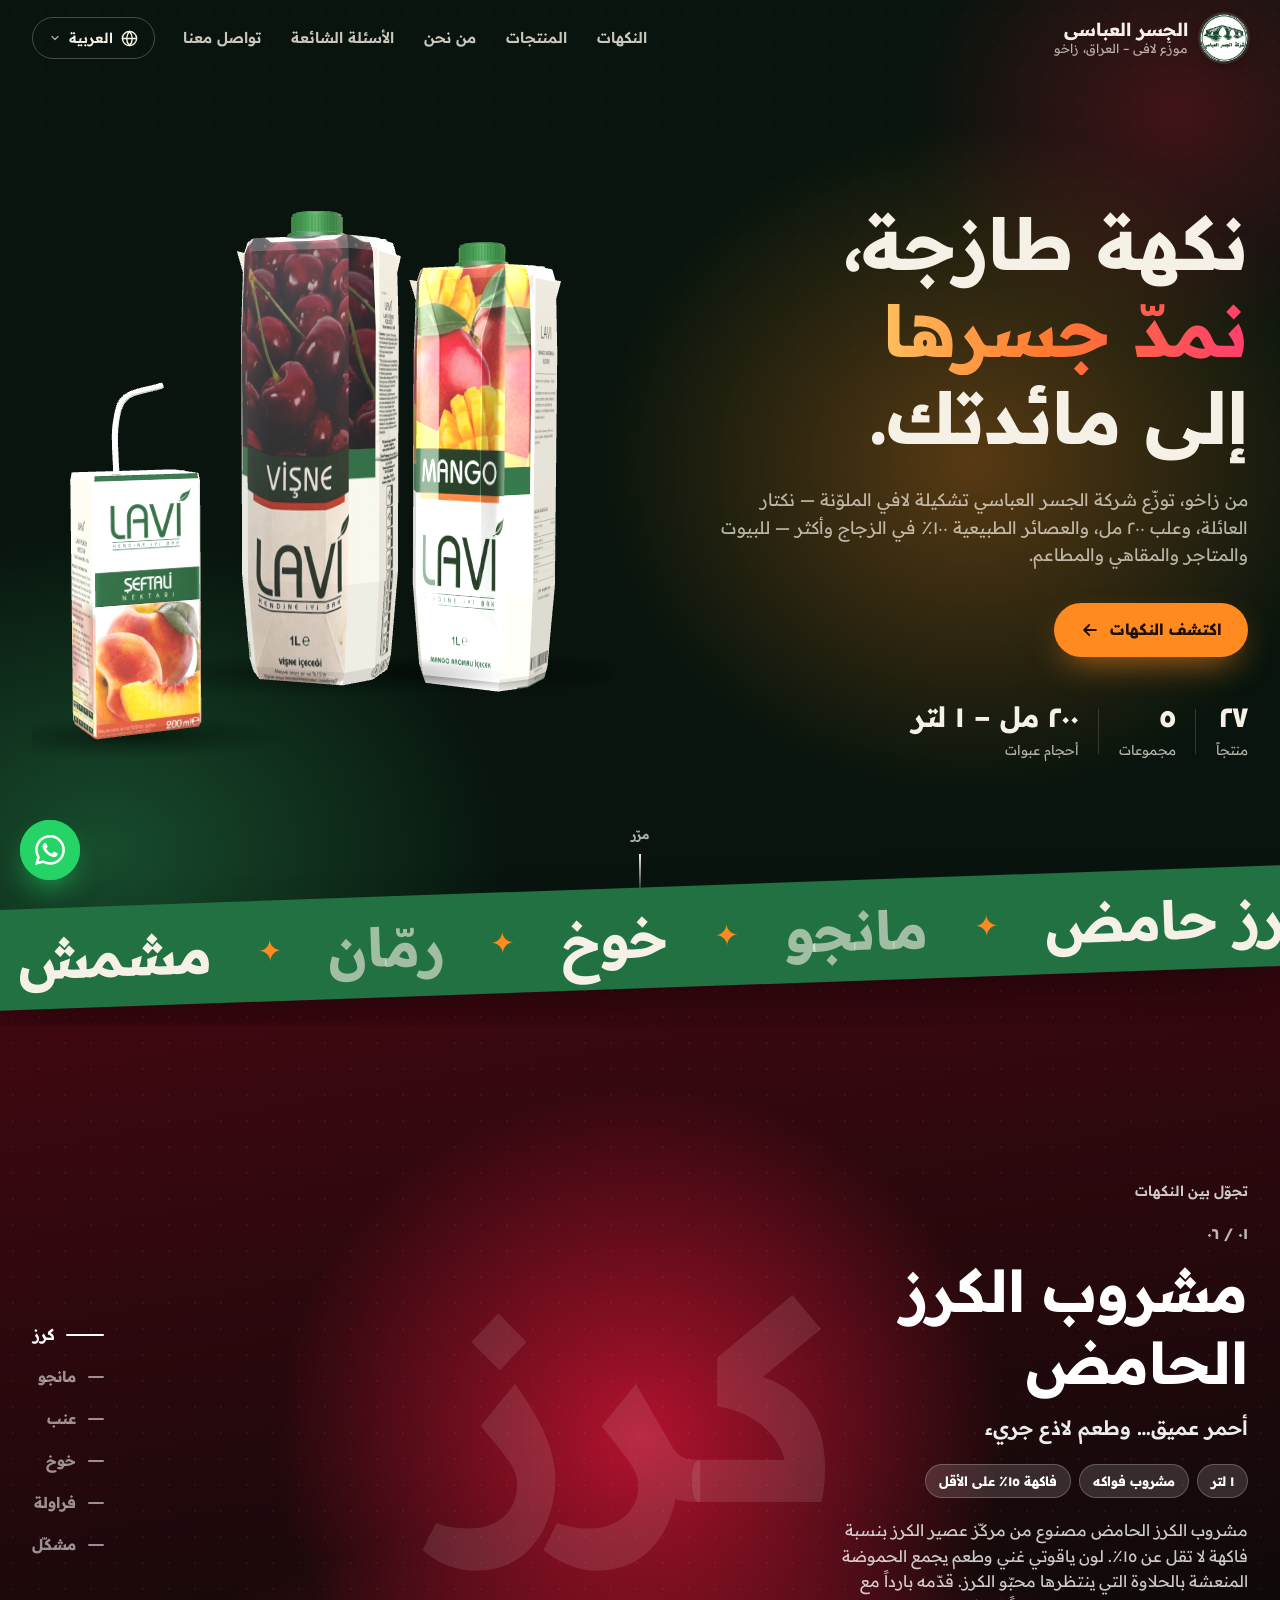
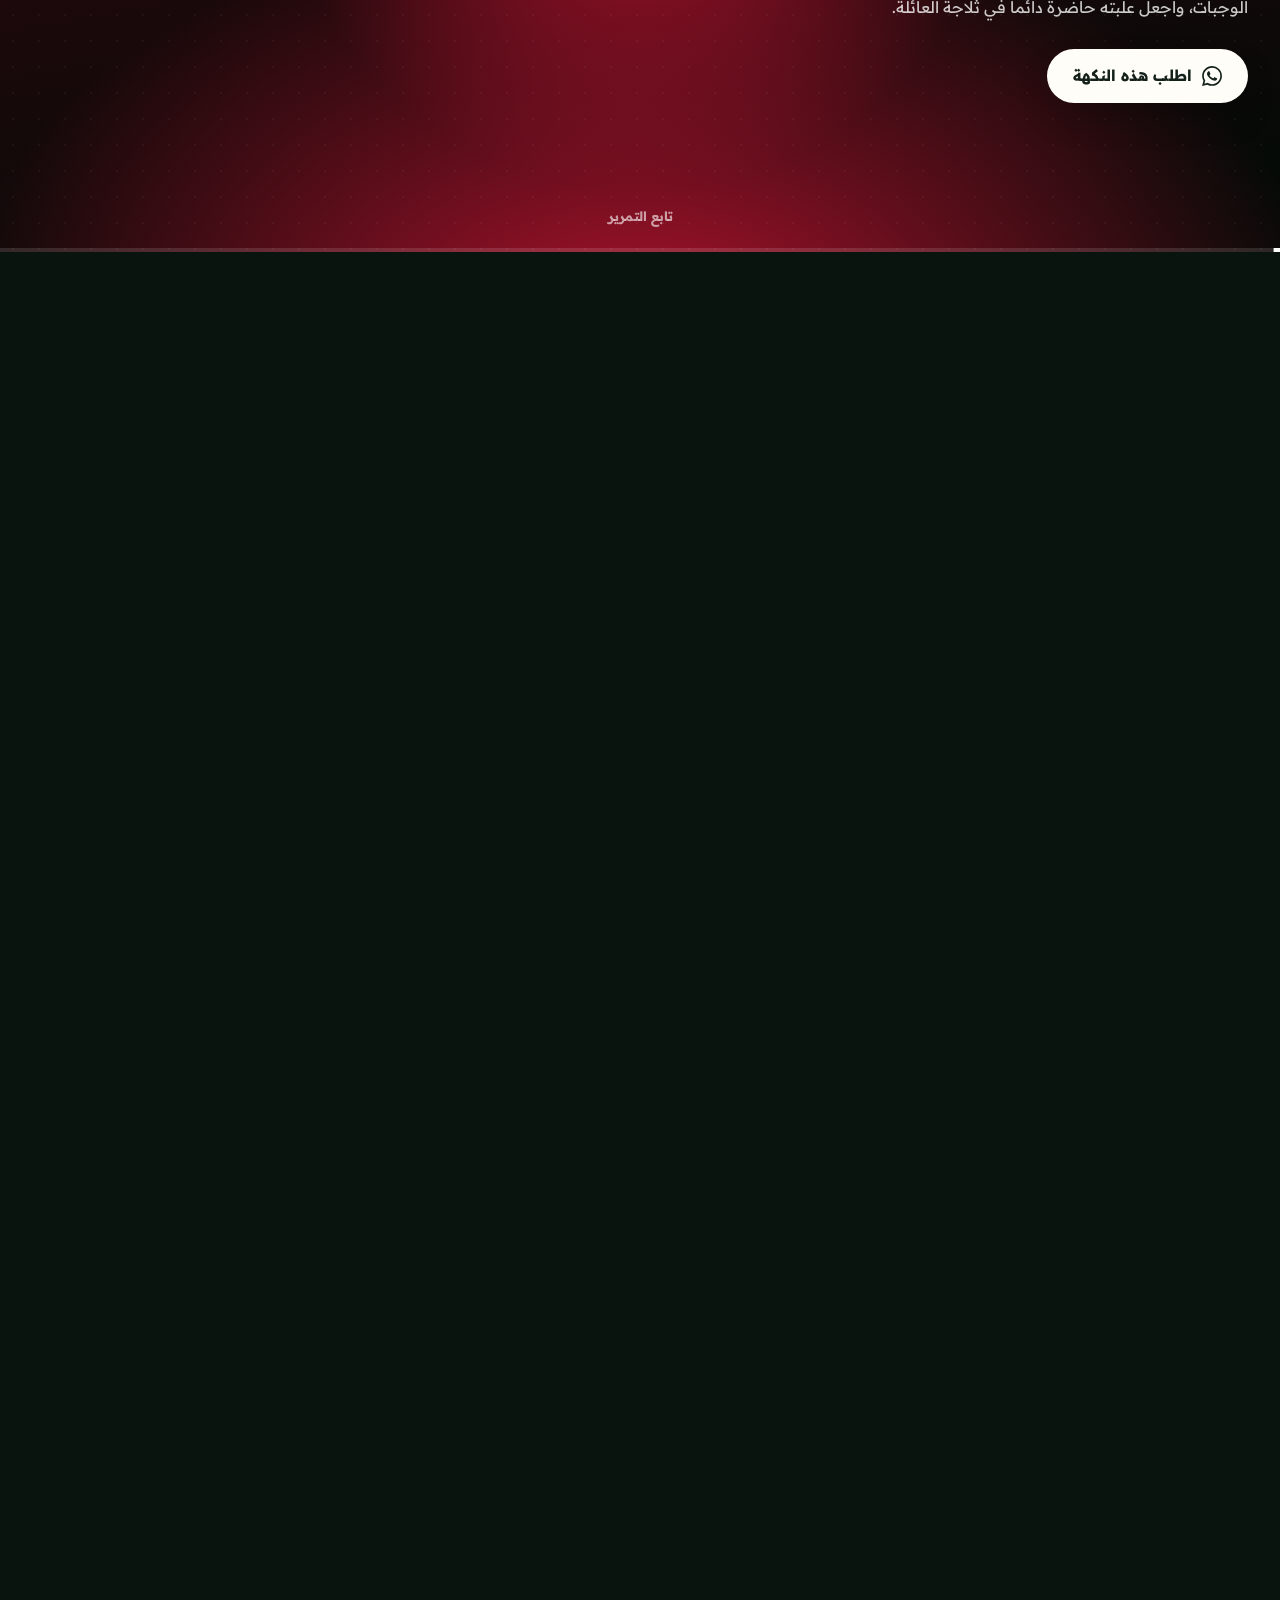
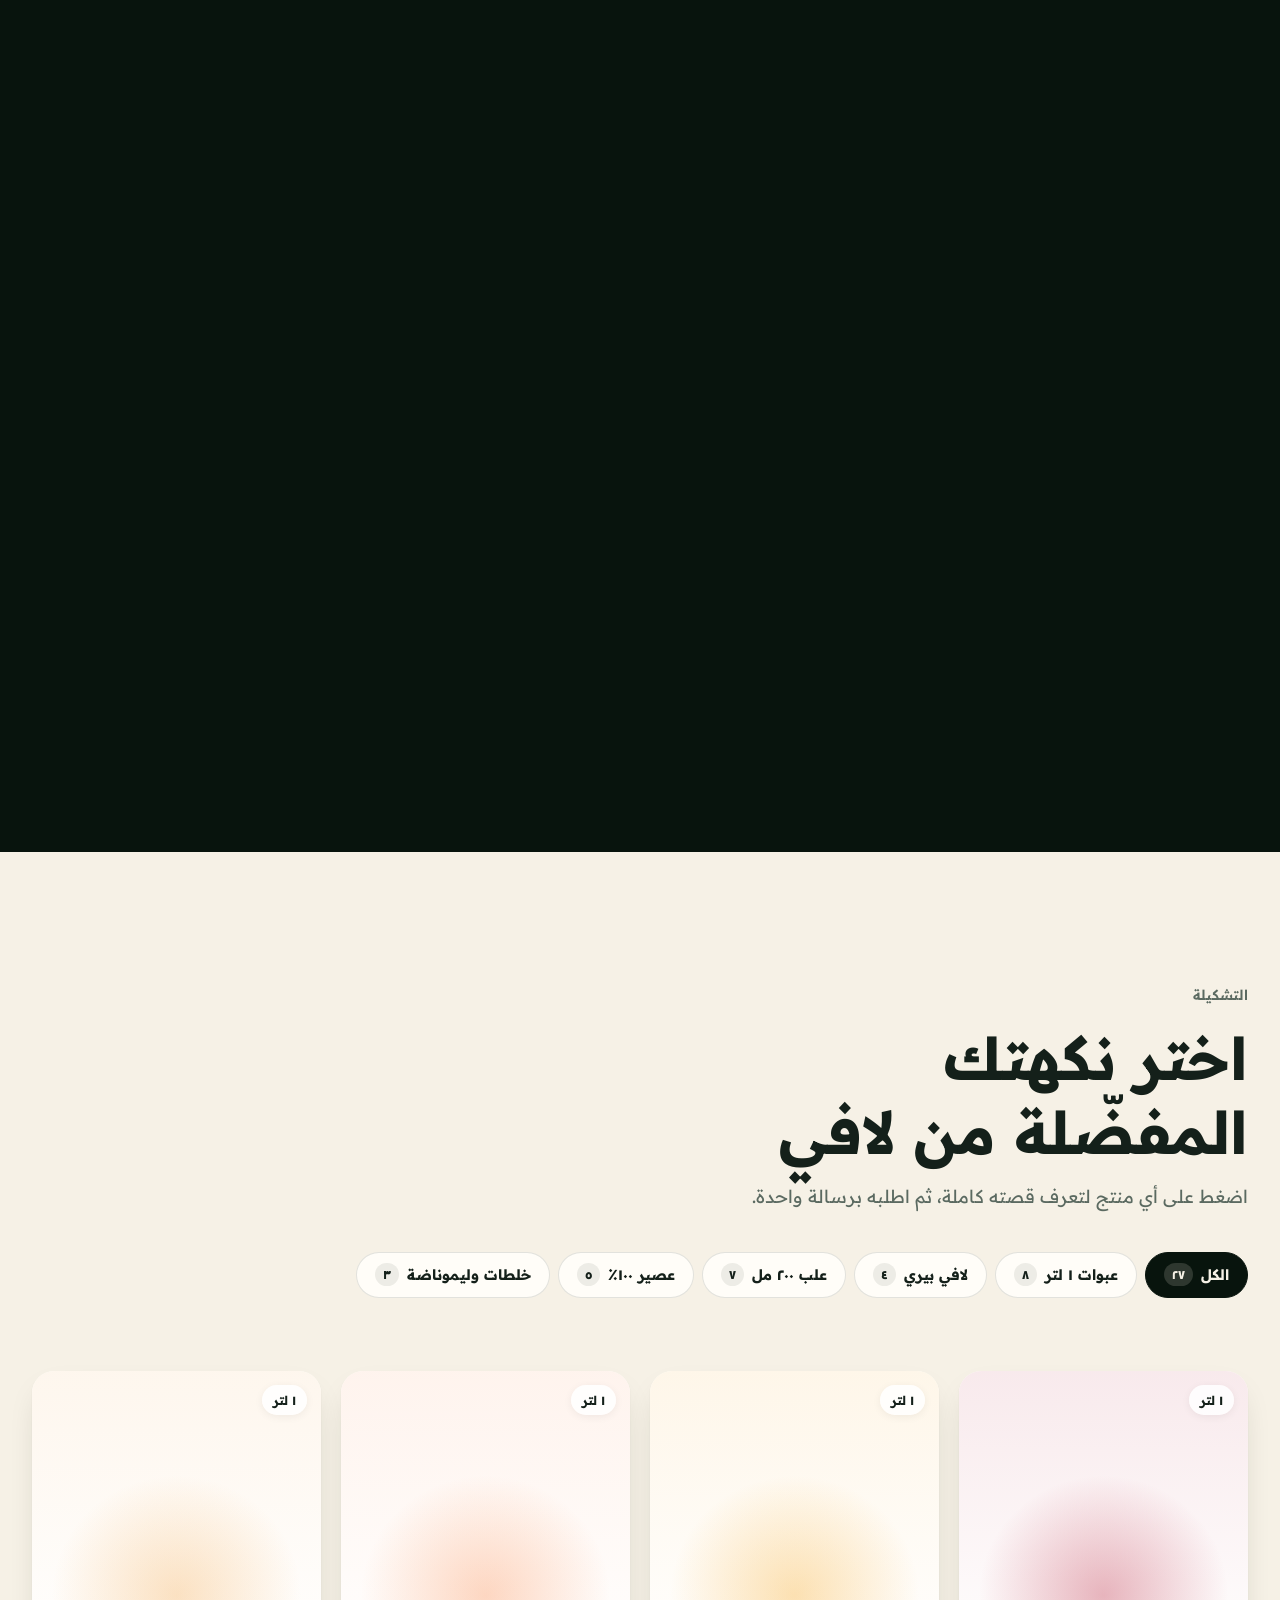
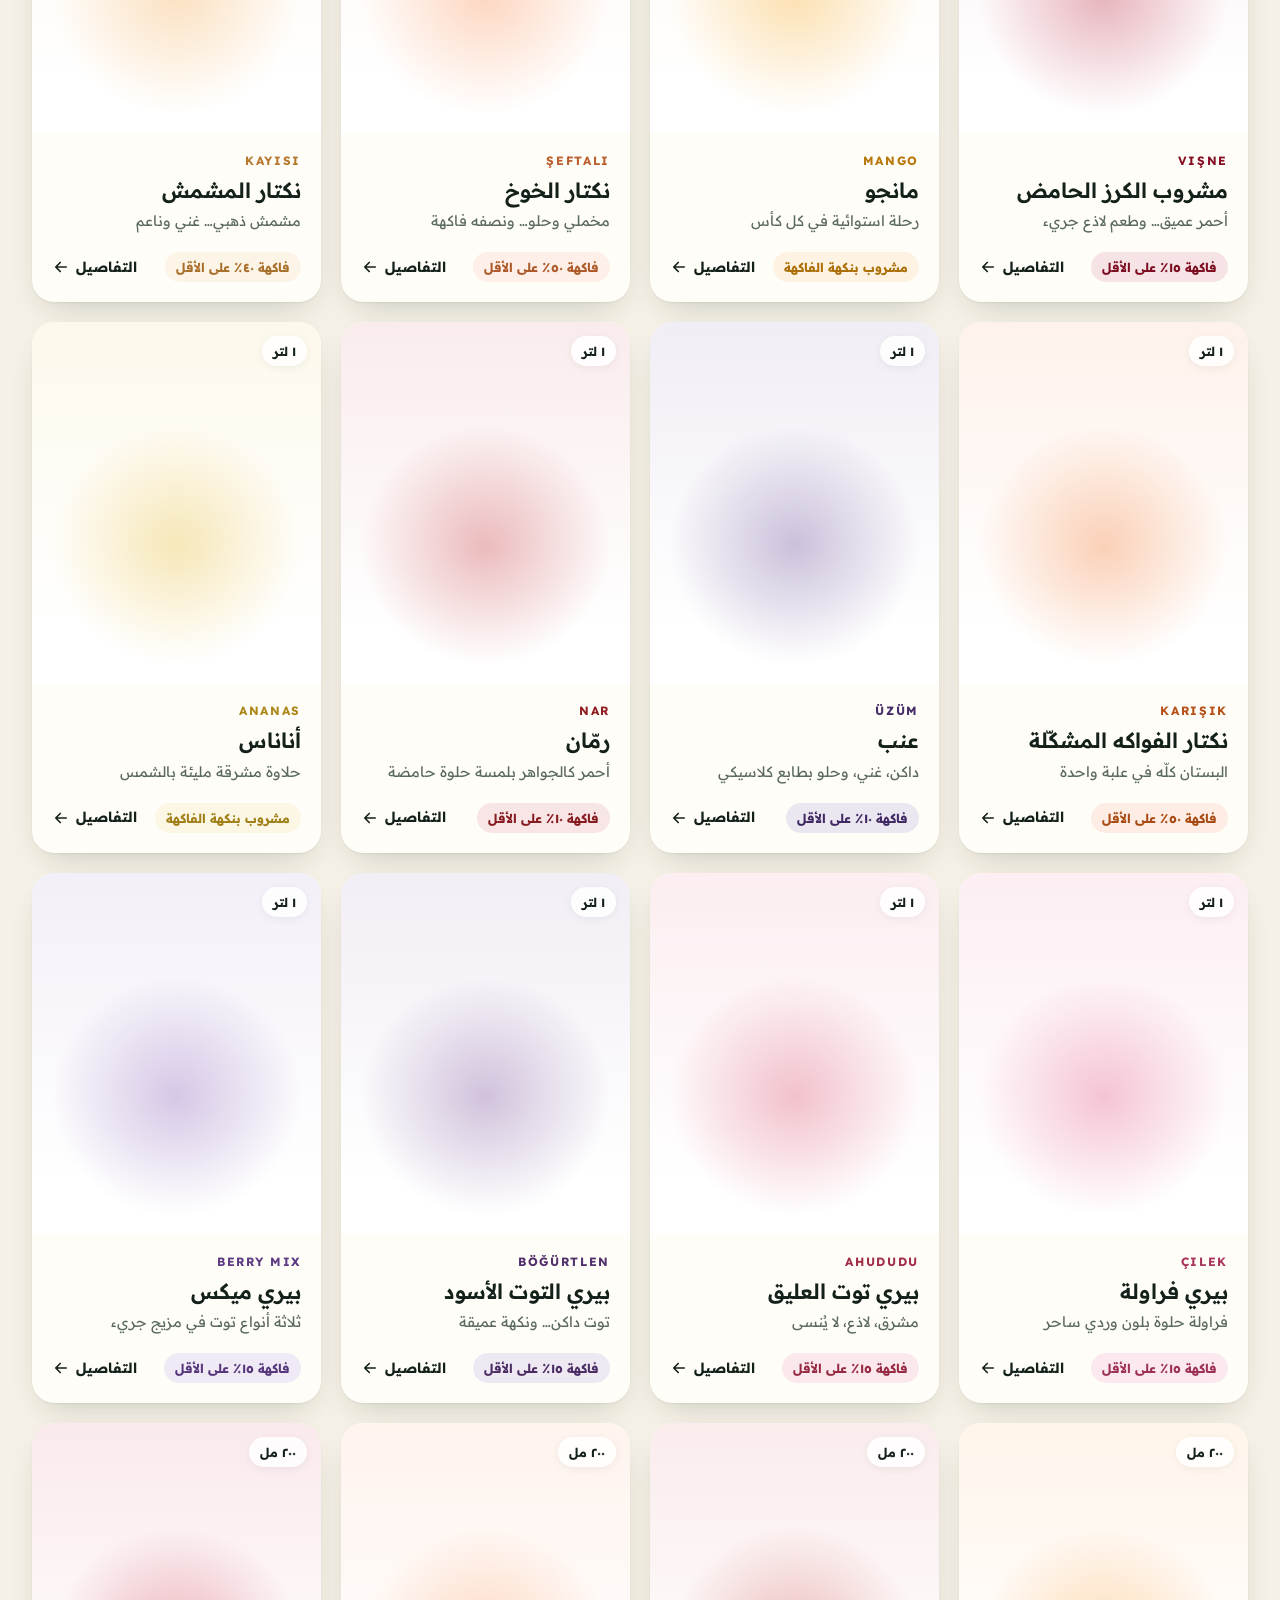
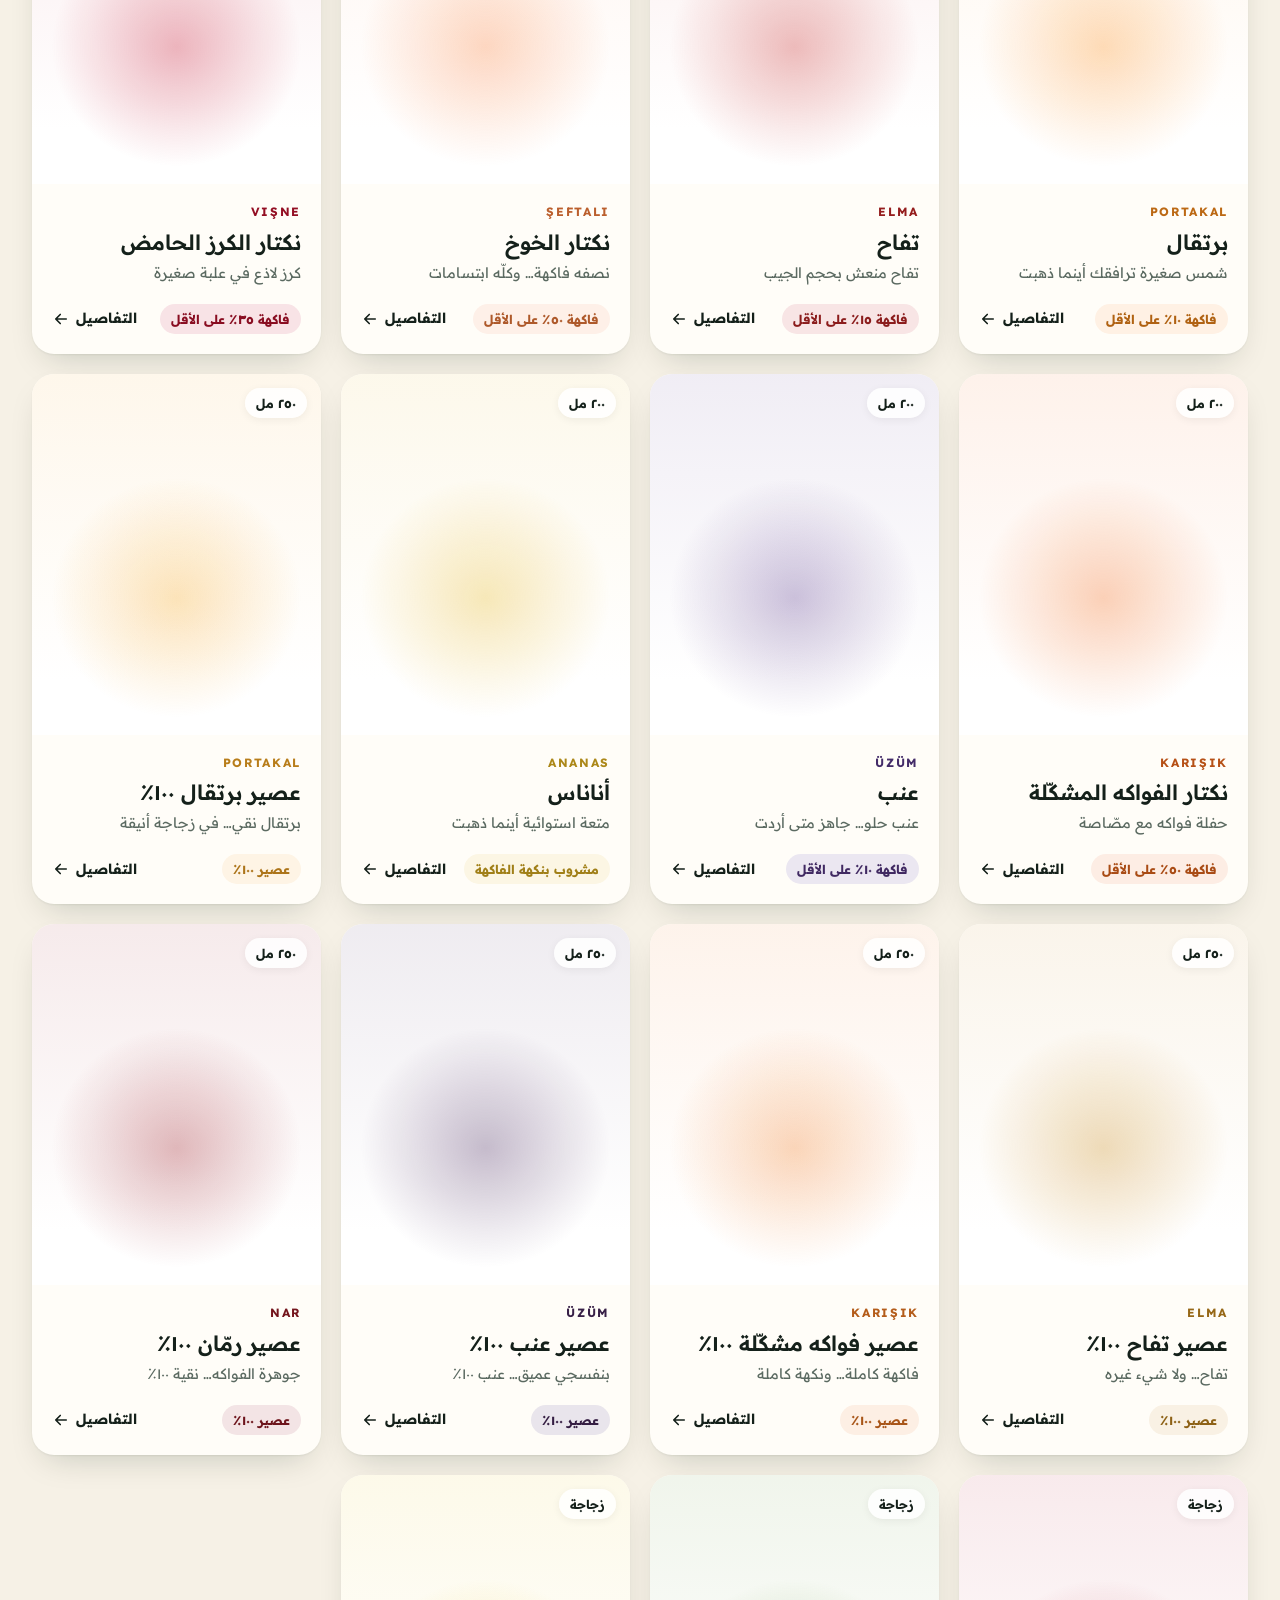
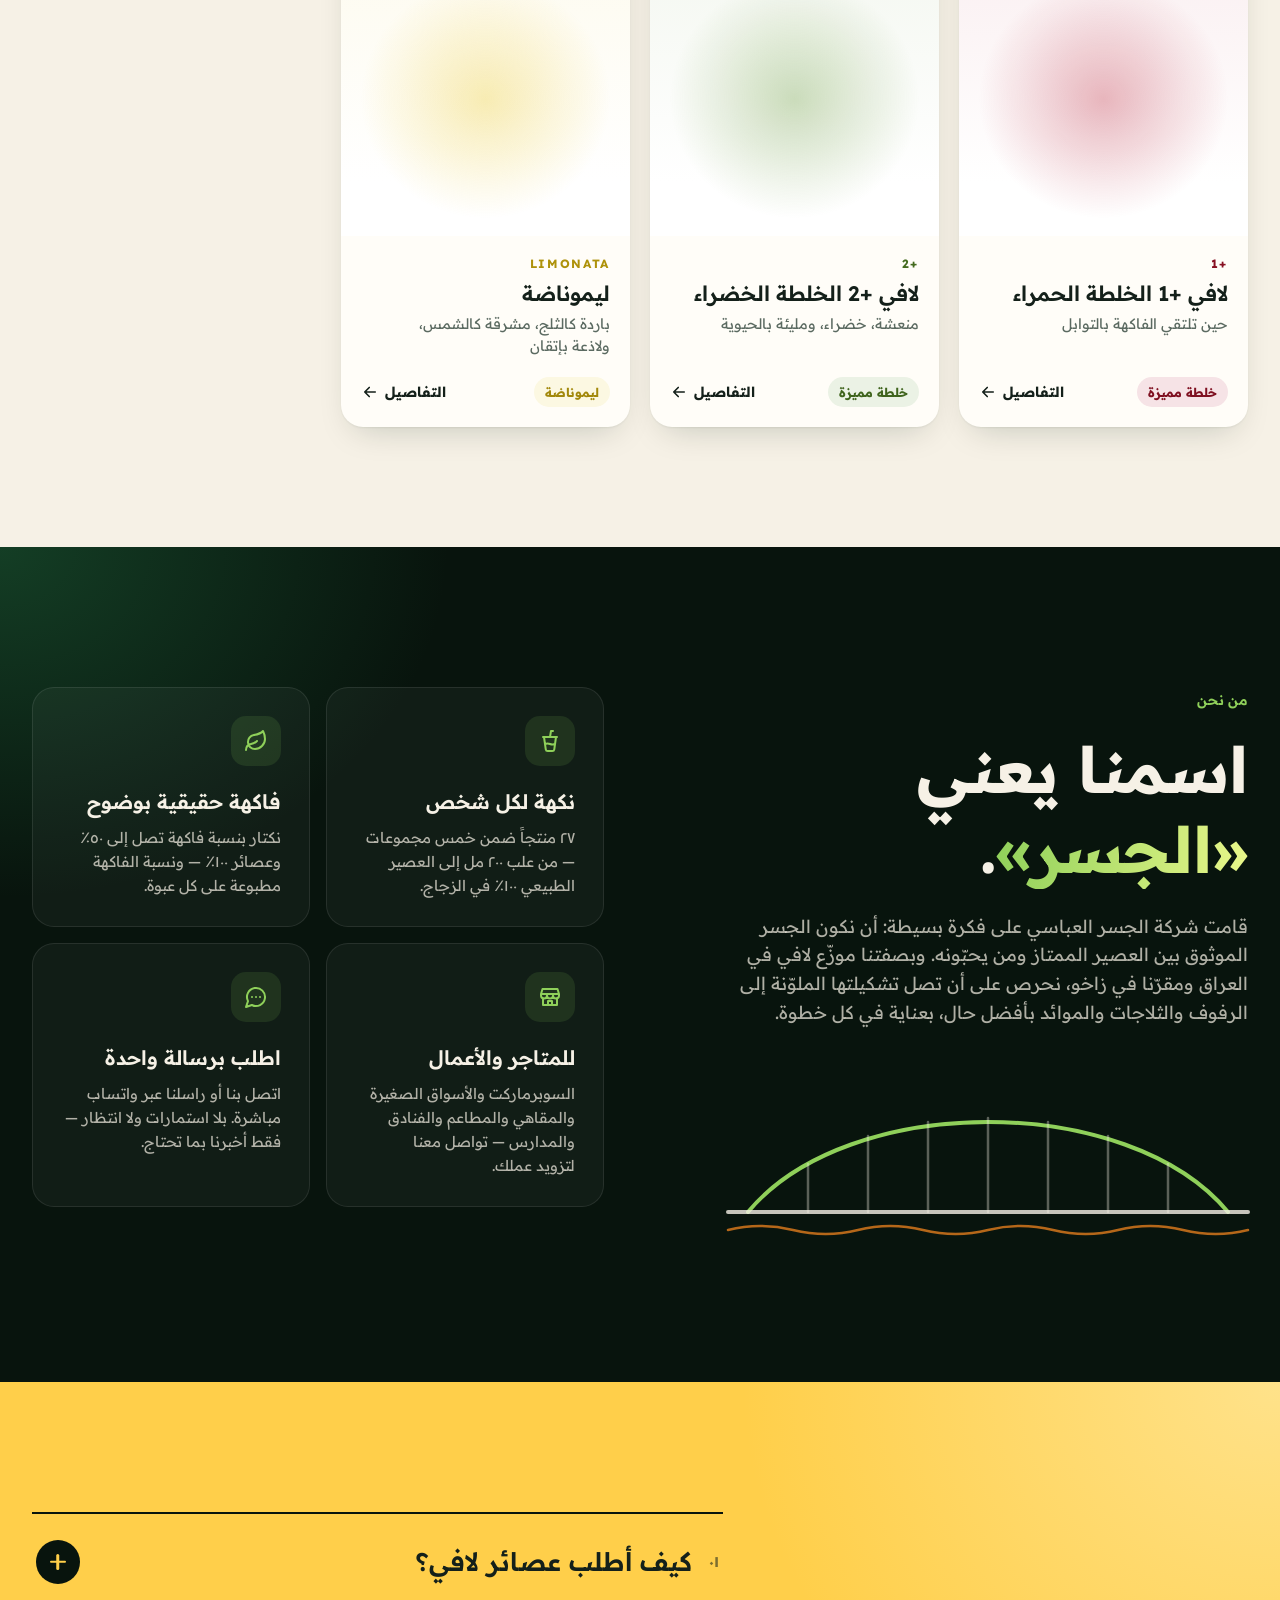
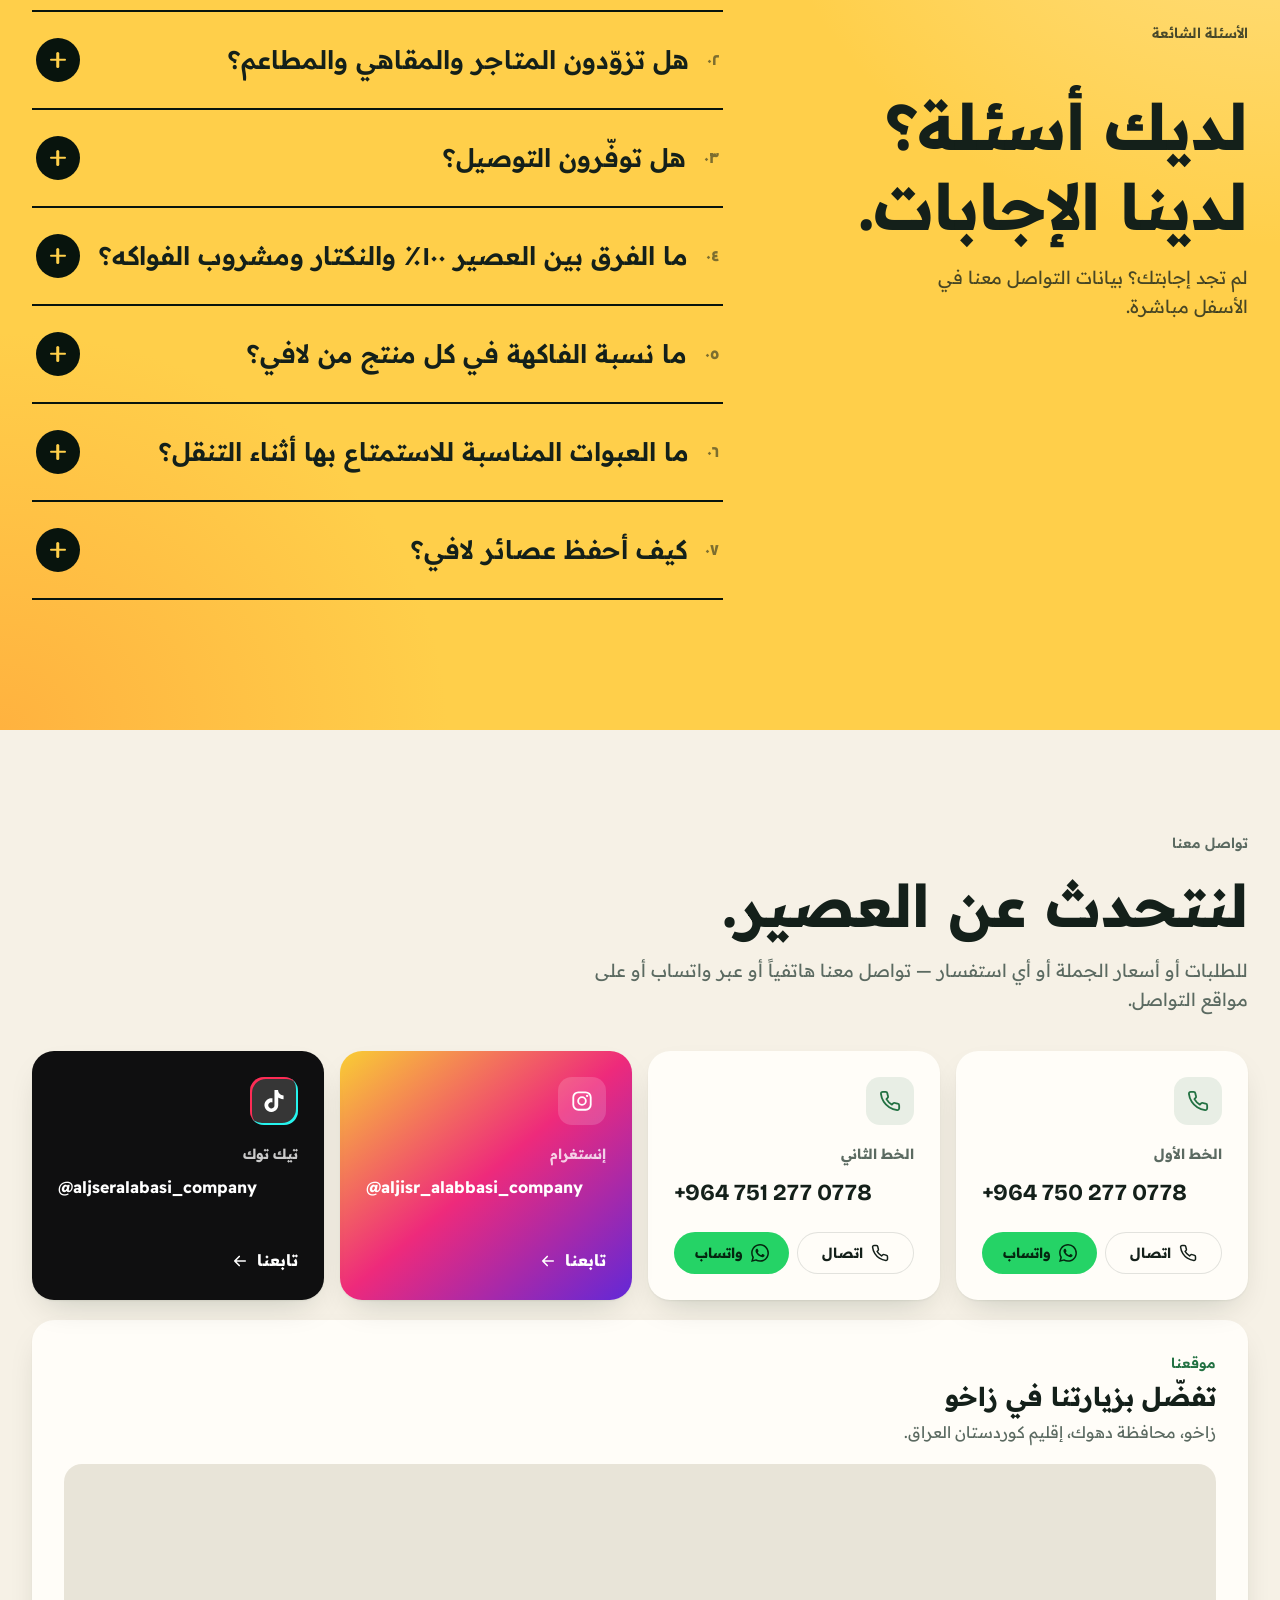
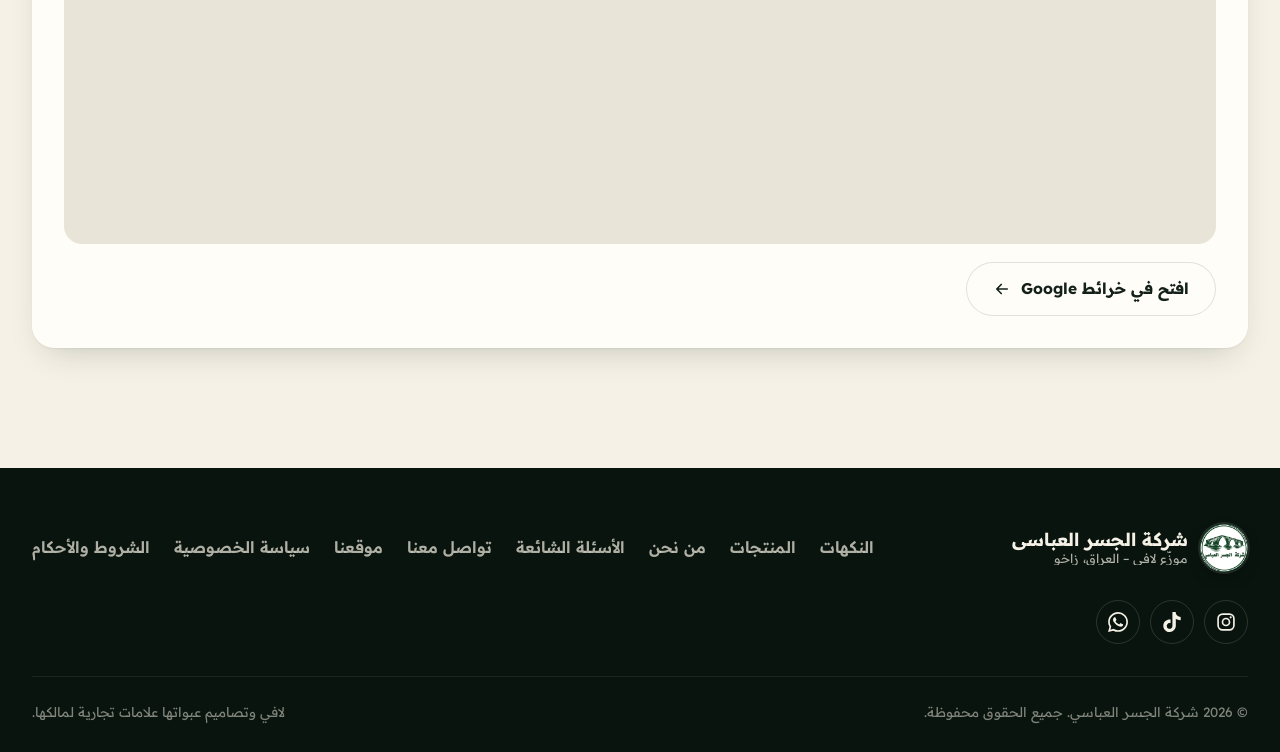
==== commit 294c2d79: "Match 200 ml reference sides with faint flavour artwork" ====
--- a/index.html
+++ b/index.html
@@ -1 +1 @@
-<!doctype html><html lang="ar" dir="rtl"><head><base href="/"><meta charset="utf-8"><meta name="viewport" content="width=device-width, initial-scale=1, viewport-fit=cover"><title>شركة الجسر العباسي — موزّع عصائر لافي في العراق</title><meta name="description" content="شركة الجسر العباسي، موزّع عصائر لافي في العراق ومقرّها زاخو — نكتار ١ لتر، لافي بيري، علب ٢٠٠ مل، عصائر ١٠٠٪ في الزجاج، خلطات مميزة وليموناضة. اطلب عبر الهاتف أو واتساب."><meta name="theme-color" content="#08140d"><link rel="icon" href="favicon.ico" sizes="48x48"><link rel="icon" href="icon-192.png" type="image/png" sizes="192x192"><link rel="apple-touch-icon" href="apple-touch-icon.png"><meta property="og:type" content="website"><meta property="og:title" content="شركة الجسر العباسي — موزّع عصائر لافي في العراق"><meta property="og:locale" content="ar_IQ"><meta property="og:locale:alternate" content="en_US"><meta property="og:description" content="موزّع عصائر لافي في العراق، من زاخو. ٢٧ عصيراً ونكتار — من علب ٢٠٠ مل إلى العصير ١٠٠٪ في الزجاج. اطلب عبر واتساب."><meta property="og:image" content="https://aljisralabbasi.com/assets/7510e6c95f83.jpg"><meta name="twitter:card" content="summary_large_image"><link rel="preconnect" href="https://fonts.googleapis.com"><link rel="preconnect" href="https://fonts.gstatic.com" crossorigin><link rel="stylesheet" href="https://fonts.googleapis.com/css2?family=Bricolage+Grotesque:opsz,wght@12..96,500..800&family=Manrope:wght@300..800&family=Readex+Pro:wght@300..700&display=swap"><link rel="stylesheet" href="assets/7f6b63b8db16.css"><script type="application/ld+json"> [ { "@context": "https://schema.org", "@type": "Organization", "@id": "https://aljisralabbasi.com/#organization", "name": "شركة الجسر العباسي", "alternateName": ["Al-Jisr Al-Abbasi Company", "Al-Jisr Al-Abbasi"], "url": "https://aljisralabbasi.com/", "logo": "https://aljisralabbasi.com/logo.png", "image": "https://aljisralabbasi.com/logo.png", "description": "موزّع عصائر لافي في العراق — LAVI juice distributor in Iraq", "telephone": ["+9647502770778", "+9647512770778"], "address": { "@type": "PostalAddress", "addressLocality": "Zakho", "addressRegion": "Duhok", "addressCountry": "IQ" }, "areaServed": "IQ", "location": { "@type": "Place", "geo": { "@type": "GeoCoordinates", "latitude": 37.1406851, "longitude": 42.6690981 }, "hasMap": "https://maps.google.com/?cid=15047457084699959189" }, "sameAs": ["https://www.instagram.com/aljisr_alabbasi_company/", "https://www.tiktok.com/@aljseralabasi_company"] }, { "@context": "https://schema.org", "@type": "WebSite", "name": "شركة الجسر العباسي", "alternateName": "Al-Jisr Al-Abbasi Company", "url": "https://aljisralabbasi.com/", "inLanguage": ["ar", "ckb", "kmr", "en"], "publisher": { "@id": "https://aljisralabbasi.com/#organization" } } ] </script><script>document.documentElement.classList.add('js');</script><link rel="canonical" href="https://aljisralabbasi.com/"><meta property="og:url" content="https://aljisralabbasi.com/"></head><body><svg width="0" height="0" style="position:absolute" aria-hidden="true"><symbol id="i-wa" viewBox="0 0 24 24"><path fill="currentColor" d="M17.47 14.38c-.3-.15-1.76-.87-2.03-.97-.27-.1-.47-.15-.67.15-.2.3-.77.97-.94 1.16-.17.2-.35.22-.64.07-.3-.15-1.26-.46-2.39-1.47-.88-.79-1.48-1.76-1.65-2.06-.17-.3-.02-.46.13-.6.13-.14.3-.35.45-.52.15-.18.2-.3.3-.5.1-.2.05-.37-.03-.52-.07-.15-.67-1.61-.92-2.2-.24-.59-.49-.5-.67-.51h-.57c-.2 0-.52.07-.79.37-.27.3-1.04 1.02-1.04 2.48s1.07 2.88 1.21 3.07c.15.2 2.1 3.2 5.08 4.49.71.31 1.26.49 1.7.63.71.22 1.36.19 1.87.12.57-.09 1.76-.72 2-1.41.25-.7.25-1.29.18-1.41-.08-.13-.28-.2-.57-.35M12.05 21.79h-.01a9.87 9.87 0 0 1-5.03-1.38l-.36-.21-3.74.98 1-3.65-.24-.37a9.86 9.86 0 0 1-1.51-5.26c0-5.45 4.44-9.88 9.89-9.88 2.64 0 5.12 1.03 6.99 2.9a9.83 9.83 0 0 1 2.89 6.99c0 5.45-4.44 9.88-9.88 9.88m8.41-18.3A11.82 11.82 0 0 0 12.05 0C5.5 0 .16 5.34.16 11.89c0 2.1.55 4.14 1.59 5.95L.06 24l6.3-1.65a11.88 11.88 0 0 0 5.68 1.45h.01c6.55 0 11.89-5.34 11.89-11.89 0-3.18-1.24-6.16-3.48-8.41"/></symbol><symbol id="i-phone" viewBox="0 0 24 24"><path fill="none" stroke="currentColor" stroke-width="2" stroke-linecap="round" stroke-linejoin="round" d="M22 16.92v3a2 2 0 0 1-2.18 2 19.8 19.8 0 0 1-8.63-3.07 19.5 19.5 0 0 1-6-6A19.8 19.8 0 0 1 2.12 4.18 2 2 0 0 1 4.11 2h3a2 2 0 0 1 2 1.72c.13.96.36 1.9.7 2.81a2 2 0 0 1-.45 2.11L8.09 9.91a16 16 0 0 0 6 6l1.27-1.27a2 2 0 0 1 2.11-.45c.91.34 1.85.57 2.81.7A2 2 0 0 1 22 16.92z"/></symbol><symbol id="i-ig" viewBox="0 0 24 24"><g fill="none" stroke="currentColor" stroke-width="2"><rect x="2.5" y="2.5" width="19" height="19" rx="5.5"/><circle cx="12" cy="12" r="4.2"/></g><circle cx="17.6" cy="6.4" r="1.3" fill="currentColor"/></symbol><symbol id="i-tt" viewBox="0 0 24 24"><path fill="currentColor" d="M12.53.02C13.84 0 15.14.01 16.44 0c.08 1.53.63 3.09 1.75 4.17 1.12 1.11 2.7 1.62 4.24 1.79v4.03c-1.44-.05-2.89-.35-4.2-.97-.57-.26-1.1-.59-1.62-.93-.01 2.92.01 5.84-.02 8.75-.08 1.4-.54 2.79-1.35 3.94-1.31 1.92-3.58 3.17-5.91 3.21-1.43.08-2.86-.31-4.08-1.03-2.02-1.19-3.44-3.37-3.65-5.71-.02-.5-.03-1-.01-1.49.18-1.9 1.12-3.72 2.58-4.96 1.66-1.44 3.98-2.13 6.15-1.72.02 1.48-.04 2.96-.04 4.44-.99-.32-2.15-.23-3.02.37-.63.41-1.11 1.04-1.36 1.75-.21.51-.15 1.07-.14 1.61.24 1.64 1.82 3.02 3.5 2.87 1.12-.01 2.19-.66 2.77-1.61.19-.33.4-.67.41-1.06.1-1.79.06-3.57.07-5.36.01-4.03-.01-8.05.02-12.07z"/></symbol><symbol id="i-arrow" viewBox="0 0 24 24"><path fill="none" stroke="currentColor" stroke-width="2.2" stroke-linecap="round" stroke-linejoin="round" d="M5 12h14M13 6l6 6-6 6"/></symbol><symbol id="i-close" viewBox="0 0 24 24"><path fill="none" stroke="currentColor" stroke-width="2.2" stroke-linecap="round" d="M6 6l12 12M18 6 6 18"/></symbol><symbol id="i-cup" viewBox="0 0 24 24"><path fill="none" stroke="currentColor" stroke-width="2" stroke-linecap="round" stroke-linejoin="round" d="m6 8 1.75 12.28a2 2 0 0 0 2 1.72h4.54a2 2 0 0 0 2-1.72L18 8M5 8h14M7 15a6.5 6.5 0 0 1 5 0 6.5 6.5 0 0 0 5 0M12 8l1-6h2"/></symbol><symbol id="i-leaf" viewBox="0 0 24 24"><path fill="none" stroke="currentColor" stroke-width="2" stroke-linecap="round" stroke-linejoin="round" d="M11 20A7 7 0 0 1 9.8 6.1C15.5 5 17 4.48 19 2c1 2 2 4.18 2 8 0 5.5-4.78 10-10 10ZM2 21c0-3 1.85-5.36 5.08-6C9.5 14.52 12 13 13 12"/></symbol><symbol id="i-store" viewBox="0 0 24 24"><path fill="none" stroke="currentColor" stroke-width="2" stroke-linecap="round" stroke-linejoin="round" d="M3 9 4.5 4h15L21 9M3 9h18v1.5a3 3 0 0 1-6 0 3 3 0 0 1-6 0 3 3 0 0 1-6 0zM5 13v7h14v-7M10 20v-4h4v4"/></symbol><symbol id="i-chat" viewBox="0 0 24 24"><path fill="none" stroke="currentColor" stroke-width="2" stroke-linecap="round" stroke-linejoin="round" d="M7.9 20A9 9 0 1 0 4 16.1L2 22ZM8 12h.01M12 12h.01M16 12h.01"/></symbol><symbol id="i-globe" viewBox="0 0 24 24"><g fill="none" stroke="currentColor" stroke-width="2" stroke-linecap="round" stroke-linejoin="round"><circle cx="12" cy="12" r="10"/><path d="M12 2a14.5 14.5 0 0 0 0 20 14.5 14.5 0 0 0 0-20M2 12h20"/></g></symbol><symbol id="i-caret" viewBox="0 0 24 24"><path fill="none" stroke="currentColor" stroke-width="2.4" stroke-linecap="round" stroke-linejoin="round" d="m6 9 6 6 6-6"/></symbol></svg><a class="skip" href="#main" data-i18n="skip">انتقل إلى المحتوى</a><canvas id="gl" aria-hidden="true"></canvas><header class="nav" id="nav"><div class="container nav__inner"><a class="brand" href="#top"><img class="brand__logo" src="assets/ab579693b133.webp" alt="" width="48" height="48"><span class="brand__text"><strong data-i18n="brand.name">الجسر العباسي</strong><small data-i18n="brand.sub">موزّع لافي – العراق، زاخو</small></span></a><nav class="nav__links" id="menu" data-i18n-aria="aria.main" aria-label="القائمة الرئيسية"><a href="#flavors" data-i18n="nav.flavors">النكهات</a><a href="#products" data-i18n="nav.products">المنتجات</a><a href="#about" data-i18n="nav.about">من نحن</a><a href="#faq" data-i18n="nav.faq">الأسئلة الشائعة</a><a href="#contact" data-i18n="nav.contact">تواصل معنا</a></nav><div class="nav__actions"><div class="langsel"><button class="lang" id="langBtn" type="button" aria-haspopup="true" aria-expanded="false" aria-controls="langMenu" data-i18n-aria="lang.label" aria-label="اللغة"><svg class="lang__globe" aria-hidden="true"><use href="#i-globe"/></svg><span class="lang__full">العربية</span><span class="lang__short">عربي</span><svg class="lang__caret" aria-hidden="true"><use href="#i-caret"/></svg></button><ul class="langsel__menu" id="langMenu" role="menu" hidden></ul></div><button class="burger" id="burger" type="button" aria-expanded="false" aria-controls="menu" data-i18n-aria="nav.menu" aria-label="القائمة"><span></span><span></span></button></div></div></header><main id="main"><section class="hero" id="top"><div class="container hero__grid"><div class="hero__copy"><h1 class="hero__title" data-i18n-html="hero.title">نكهة طازجة، <em>نمدّ جسرها</em> إلى مائدتك.</h1><p class="hero__text" data-i18n="hero.text">من زاخو، توزّع شركة الجسر العباسي تشكيلة لافي الملوّنة — نكتار العائلة، وعلب ٢٠٠ مل، والعصائر الطبيعية ١٠٠٪ في الزجاج وأكثر — للبيوت والمتاجر والمقاهي والمطاعم.</p><div class="hero__ctas"><a class="btn btn--primary" href="#products"><span data-i18n="hero.cta">اكتشف النكهات</span><svg class="flip" aria-hidden="true"><use href="#i-arrow"/></svg></a></div><dl class="hero__stats"><div><dt data-num="27">٢٧</dt><dd data-i18n="hero.s1">منتجاً</dd></div><div><dt data-num="5">٥</dt><dd data-i18n="hero.s2">مجموعات</dd></div><div><dt data-i18n="hero.sizes">٢٠٠ مل – ١ لتر</dt><dd data-i18n="hero.s3">أحجام عبوات</dd></div></dl></div><div class="hero__stage" data-view="hero"><img class="hero__fallback hf2" src="assets/77107925132e.webp" alt="لافي نكتار الكرز الحامض ١ لتر"><img class="hero__fallback hf3" src="assets/7b13fab9efe2.webp" alt="لافي مانجو ١ لتر"><img class="hero__fallback hf1" src="assets/738be30d350b.webp" alt="لافي نكتار الخوخ ٢٠٠ مل"></div></div><a class="hero__scroll" href="#flavors"><span data-i18n="hero.scroll">مرّر</span><i></i></a></section><div class="marquee-wrap" aria-hidden="true"><div class="marquee"><div class="marquee__track" id="marquee"></div></div></div><section class="spin" id="flavors"><div class="spin__sticky"><div class="spin__bg"></div><div class="spin__word" id="spinWord" aria-hidden="true"></div><div class="container spin__layout"><div class="spin__info" id="spinInfo" aria-live="polite"><p class="eyebrow eyebrow--light" data-i18n="spin.eyebrow">تجوّل بين النكهات</p><p class="spin__count"><span id="spinNum">01</span> / <span id="spinTotal">06</span></p><h2 class="spin__name" id="spinName"></h2><p class="spin__tag" id="spinTag"></p><ul class="chips" id="spinChips"></ul><p class="spin__desc" id="spinDesc"></p><a class="btn btn--light" id="spinOrder" href="#" target="_blank" rel="noopener"><svg aria-hidden="true"><use href="#i-wa"/></svg><span data-i18n="spin.order">اطلب هذه النكهة</span></a></div><div class="spin__stage" data-view="showcase"><img class="spin__fallback" id="spinImg" alt=""></div><ol class="spin__list" id="spinList"></ol></div><p class="spin__hint" data-i18n="spin.hint">تابع التمرير</p><div class="spin__progress"><span id="spinBar"></span></div></div></section><section class="collection" id="products"><div class="container"><header class="section-head" data-reveal><p class="eyebrow" data-i18n="coll.eyebrow">التشكيلة</p><h2 data-i18n="coll.title">اختر نكهتك المفضّلة من لافي</h2><p data-i18n="coll.text">اضغط على أي منتج لتعرف قصته كاملة، ثم اطلبه برسالة واحدة.</p></header><div class="tabs" id="tabs" role="tablist"></div><p class="tabs__blurb" id="collBlurb" aria-live="polite"></p><div class="grid" id="grid"></div></div></section><section class="about" id="about"><div class="container about__grid"><div class="about__intro" data-reveal><p class="eyebrow eyebrow--leaf" data-i18n="about.eyebrow">من نحن</p><h2 data-i18n-html="about.title">اسمنا يعني <em>«الجسر»</em>.</h2><p class="about__text" data-i18n="about.text">قامت شركة الجسر العباسي على فكرة بسيطة: أن نكون الجسر الموثوق بين العصير الممتاز ومن يحبّونه. وبصفتنا موزّع لافي في العراق ومقرّنا في زاخو، نحرص على أن تصل تشكيلتها الملوّنة إلى الرفوف والثلاجات والموائد بأفضل حال، بعناية في كل خطوة.</p><svg class="bridge-art" viewBox="0 0 520 170" aria-hidden="true"><path class="ba-arch" d="M20 140 C 120 20, 400 20, 500 140"/><path class="ba-deck" d="M0 140 H520"/><path class="ba-rib" d="M80 140 V92 M140 140 V64 M200 140 V50 M260 140 V46 M320 140 V50 M380 140 V64 M440 140 V92"/><path class="ba-water" d="M0 158 Q 32 150 65 158 T 130 158 T 195 158 T 260 158 T 325 158 T 390 158 T 455 158 T 520 158"/></svg></div><div class="features"><article class="feature" data-reveal><span class="feature__icon"><svg aria-hidden="true"><use href="#i-cup"/></svg></span><h3 data-i18n="f1.t">نكهة لكل شخص</h3><p data-i18n="f1.d">٢٧ منتجاً ضمن خمس مجموعات — من علب ٢٠٠ مل إلى العصير الطبيعي ١٠٠٪ في الزجاج.</p></article><article class="feature" data-reveal><span class="feature__icon"><svg aria-hidden="true"><use href="#i-leaf"/></svg></span><h3 data-i18n="f2.t">فاكهة حقيقية بوضوح</h3><p data-i18n="f2.d">نكتار بنسبة فاكهة تصل إلى ٥٠٪ وعصائر ١٠٠٪ — ونسبة الفاكهة مطبوعة على كل عبوة.</p></article><article class="feature" data-reveal><span class="feature__icon"><svg aria-hidden="true"><use href="#i-store"/></svg></span><h3 data-i18n="f3.t">للمتاجر والأعمال</h3><p data-i18n="f3.d">السوبرماركت والأسواق الصغيرة والمقاهي والمطاعم والفنادق والمدارس — تواصل معنا لتزويد عملك.</p></article><article class="feature" data-reveal><span class="feature__icon"><svg aria-hidden="true"><use href="#i-chat"/></svg></span><h3 data-i18n="f4.t">اطلب برسالة واحدة</h3><p data-i18n="f4.d">اتصل بنا أو راسلنا عبر واتساب مباشرة. بلا استمارات ولا انتظار — فقط أخبرنا بما تحتاج.</p></article></div></div></section><section class="faq" id="faq"><div class="container faq__grid"><div class="faq__head" data-reveal><p class="eyebrow eyebrow--dark" data-i18n="faq.eyebrow">الأسئلة الشائعة</p><h2 data-i18n="faq.title">لديك أسئلة؟ لدينا الإجابات.</h2><p data-i18n="faq.text">لم تجد إجابتك؟ بيانات التواصل معنا في الأسفل مباشرة.</p></div><div class="faq__list" id="faqList"></div></div></section><section class="contact" id="contact"><div class="container"><header class="section-head" data-reveal><p class="eyebrow" data-i18n="contact.eyebrow">تواصل معنا</p><h2 data-i18n="contact.title">لنتحدث عن العصير.</h2><p data-i18n="contact.text">للطلبات أو أسعار الجملة أو أي استفسار — تواصل معنا هاتفياً أو عبر واتساب أو على مواقع التواصل.</p></header><div class="contact__grid"><article class="ccard" data-reveal><span class="ccard__icon"><svg aria-hidden="true"><use href="#i-phone"/></svg></span><p class="ccard__label" data-i18n="contact.line1">الخط الأول</p><a class="ccard__value" data-tel="0" data-phone="0" href="#" dir="ltr"></a><div class="ccard__btns"><a class="btn btn--outline btn--sm" data-tel="0" href="#"><svg aria-hidden="true"><use href="#i-phone"/></svg><span data-i18n="contact.call">اتصال</span></a><a class="btn btn--wa btn--sm" data-wa-line="0" href="#"><svg aria-hidden="true"><use href="#i-wa"/></svg><span data-i18n="contact.wa">واتساب</span></a></div></article><article class="ccard" data-reveal><span class="ccard__icon"><svg aria-hidden="true"><use href="#i-phone"/></svg></span><p class="ccard__label" data-i18n="contact.line2">الخط الثاني</p><a class="ccard__value" data-tel="1" data-phone="1" href="#" dir="ltr"></a><div class="ccard__btns"><a class="btn btn--outline btn--sm" data-tel="1" href="#"><svg aria-hidden="true"><use href="#i-phone"/></svg><span data-i18n="contact.call">اتصال</span></a><a class="btn btn--wa btn--sm" data-wa-line="1" href="#"><svg aria-hidden="true"><use href="#i-wa"/></svg><span data-i18n="contact.wa">واتساب</span></a></div></article><a class="ccard ccard--ig" data-ig href="#" target="_blank" rel="noopener" data-reveal><span class="ccard__icon"><svg aria-hidden="true"><use href="#i-ig"/></svg></span><p class="ccard__label" data-i18n="contact.ig">إنستغرام</p><span class="ccard__value ccard__value--sm" dir="ltr">@aljisr_alabbasi_company</span><span class="ccard__go"><span data-i18n="contact.follow">تابعنا</span><svg class="flip" aria-hidden="true"><use href="#i-arrow"/></svg></span></a><a class="ccard ccard--tt" data-tt href="#" target="_blank" rel="noopener" data-reveal><span class="ccard__icon"><svg aria-hidden="true"><use href="#i-tt"/></svg></span><p class="ccard__label" data-i18n="contact.tt">تيك توك</p><span class="ccard__value ccard__value--sm" dir="ltr">@aljseralabasi_company</span><span class="ccard__go"><span data-i18n="contact.follow">تابعنا</span><svg class="flip" aria-hidden="true"><use href="#i-arrow"/></svg></span></a></div><div class="reach"><div class="findus" id="find-us" data-reveal><div class="findus__head"><p class="eyebrow" data-i18n="find.eyebrow">موقعنا</p><h3 data-i18n="find.title">تفضّل بزيارتنا في زاخو</h3><p class="findus__addr" id="findAddr" data-i18n="find.text">استلم طلبك أو تحدّث معنا عن تزويد متجرك أو عملك.</p></div><div class="findus__map" id="findMap"><div class="findus__ask"><span class="findus__pin" aria-hidden="true"></span><p data-i18n="find.ask">تحتاج إلى الاتجاهات؟ راسلنا عبر واتساب وسنرسل لك موقعنا مباشرة.</p><a class="btn btn--wa" data-wa="location" href="#"><svg aria-hidden="true"><use href="#i-wa"/></svg><span data-i18n="find.askBtn">احصل على موقعنا</span></a></div></div><a class="btn btn--outline findus__open" id="findOpen" href="#" target="_blank" rel="noopener" hidden><span data-i18n="find.open">افتح في خرائط Google</span><svg class="flip" aria-hidden="true"><use href="#i-arrow"/></svg></a></div></div></div></section></main><footer class="footer"><div class="container footer__inner"><a class="brand" href="#top"><img class="brand__logo" src="assets/ab579693b133.webp" alt="" width="48" height="48"><span class="brand__text"><strong data-i18n="company">شركة الجسر العباسي</strong><small data-i18n="brand.sub">موزّع لافي – العراق، زاخو</small></span></a><nav class="footer__links" data-i18n-aria="aria.footer" aria-label="روابط أسفل الصفحة"><a href="#flavors" data-i18n="nav.flavors">النكهات</a><a href="#products" data-i18n="nav.products">المنتجات</a><a href="#about" data-i18n="nav.about">من نحن</a><a href="#faq" data-i18n="nav.faq">الأسئلة الشائعة</a><a href="#contact" data-i18n="nav.contact">تواصل معنا</a><a href="#find-us" data-i18n="nav.find">موقعنا</a><a href="/privacy/" data-i18n="footer.privacy">سياسة الخصوصية</a><a href="/terms/" data-i18n="footer.terms">الشروط والأحكام</a></nav><div class="footer__social"><a data-ig href="#" target="_blank" rel="noopener" data-i18n-aria="contact.ig" aria-label="إنستغرام"><svg aria-hidden="true"><use href="#i-ig"/></svg></a><a data-tt href="#" target="_blank" rel="noopener" data-i18n-aria="contact.tt" aria-label="تيك توك"><svg aria-hidden="true"><use href="#i-tt"/></svg></a><a data-wa="general" href="#" data-i18n-aria="contact.wa" aria-label="واتساب"><svg aria-hidden="true"><use href="#i-wa"/></svg></a></div></div><div class="container footer__legal"><p>© <span id="year">2026</span> <span data-i18n="company">شركة الجسر العباسي</span>. <span data-i18n="footer.rights">جميع الحقوق محفوظة.</span></p><p data-i18n="footer.tm">لافي وتصاميم عبواتها علامات تجارية لمالكها.</p></div></footer><a class="float-wa" data-wa="general" href="#" data-i18n-aria="float.wa" aria-label="تحدث معنا على واتساب"><svg aria-hidden="true"><use href="#i-wa"/></svg></a><div class="modal" id="modal" hidden role="dialog" aria-modal="true" aria-labelledby="mName"><div class="modal__backdrop" data-close></div><div class="modal__panel"><button class="modal__close" type="button" data-close data-i18n-aria="modal.close" aria-label="إغلاق"><svg aria-hidden="true"><use href="#i-close"/></svg></button><div class="modal__stage" id="mStage" data-view="modal"><img id="mImg" alt=""><p class="modal__drag" data-i18n="modal.drag">اسحب للتدوير</p></div><div class="modal__info"><p class="eyebrow" id="mLine"></p><h2 class="modal__name" id="mName"></h2><p class="modal__tr" id="mTr"></p><p class="modal__tag" id="mTag"></p><p class="modal__desc" id="mDesc"></p><dl class="specs" id="mSpecs"></dl><div class="modal__btns"><a class="btn btn--wa" id="mOrder" href="#" target="_blank" rel="noopener"><svg aria-hidden="true"><use href="#i-wa"/></svg><span data-i18n="modal.order">اطلب عبر واتساب</span></a><a class="btn btn--outline" id="mCall" href="#"><svg aria-hidden="true"><use href="#i-phone"/></svg><span data-i18n="modal.call">اتصل للطلب</span></a></div><div class="modal__nav"><button type="button" id="mPrev" data-i18n-aria="modal.prev" aria-label="المنتج السابق"><svg class="flip rot" aria-hidden="true"><use href="#i-arrow"/></svg></button><button type="button" id="mNext" data-i18n-aria="modal.next" aria-label="المنتج التالي"><svg class="flip" aria-hidden="true"><use href="#i-arrow"/></svg></button></div></div></div></div><script src="assets/692c1428f478.js"></script><script type="module" src="assets/505924c0cb0a.js"></script></body></html>+<!doctype html><html lang="ar" dir="rtl"><head><base href="/"><meta charset="utf-8"><meta name="viewport" content="width=device-width, initial-scale=1, viewport-fit=cover"><title>شركة الجسر العباسي — موزّع عصائر لافي في العراق</title><meta name="description" content="شركة الجسر العباسي، موزّع عصائر لافي في العراق ومقرّها زاخو — نكتار ١ لتر، لافي بيري، علب ٢٠٠ مل، عصائر ١٠٠٪ في الزجاج، خلطات مميزة وليموناضة. اطلب عبر الهاتف أو واتساب."><meta name="theme-color" content="#08140d"><link rel="icon" href="favicon.ico" sizes="48x48"><link rel="icon" href="icon-192.png" type="image/png" sizes="192x192"><link rel="apple-touch-icon" href="apple-touch-icon.png"><meta property="og:type" content="website"><meta property="og:title" content="شركة الجسر العباسي — موزّع عصائر لافي في العراق"><meta property="og:locale" content="ar_IQ"><meta property="og:locale:alternate" content="en_US"><meta property="og:description" content="موزّع عصائر لافي في العراق، من زاخو. ٢٧ عصيراً ونكتار — من علب ٢٠٠ مل إلى العصير ١٠٠٪ في الزجاج. اطلب عبر واتساب."><meta property="og:image" content="https://aljisralabbasi.com/assets/7510e6c95f83.jpg"><meta name="twitter:card" content="summary_large_image"><link rel="preconnect" href="https://fonts.googleapis.com"><link rel="preconnect" href="https://fonts.gstatic.com" crossorigin><link rel="stylesheet" href="https://fonts.googleapis.com/css2?family=Bricolage+Grotesque:opsz,wght@12..96,500..800&family=Manrope:wght@300..800&family=Readex+Pro:wght@300..700&display=swap"><link rel="stylesheet" href="assets/7f6b63b8db16.css"><script type="application/ld+json"> [ { "@context": "https://schema.org", "@type": "Organization", "@id": "https://aljisralabbasi.com/#organization", "name": "شركة الجسر العباسي", "alternateName": ["Al-Jisr Al-Abbasi Company", "Al-Jisr Al-Abbasi"], "url": "https://aljisralabbasi.com/", "logo": "https://aljisralabbasi.com/logo.png", "image": "https://aljisralabbasi.com/logo.png", "description": "موزّع عصائر لافي في العراق — LAVI juice distributor in Iraq", "telephone": ["+9647502770778", "+9647512770778"], "address": { "@type": "PostalAddress", "addressLocality": "Zakho", "addressRegion": "Duhok", "addressCountry": "IQ" }, "areaServed": "IQ", "location": { "@type": "Place", "geo": { "@type": "GeoCoordinates", "latitude": 37.1406851, "longitude": 42.6690981 }, "hasMap": "https://maps.google.com/?cid=15047457084699959189" }, "sameAs": ["https://www.instagram.com/aljisr_alabbasi_company/", "https://www.tiktok.com/@aljseralabasi_company"] }, { "@context": "https://schema.org", "@type": "WebSite", "name": "شركة الجسر العباسي", "alternateName": "Al-Jisr Al-Abbasi Company", "url": "https://aljisralabbasi.com/", "inLanguage": ["ar", "ckb", "kmr", "en"], "publisher": { "@id": "https://aljisralabbasi.com/#organization" } } ] </script><script>document.documentElement.classList.add('js');</script><link rel="canonical" href="https://aljisralabbasi.com/"><meta property="og:url" content="https://aljisralabbasi.com/"></head><body><svg width="0" height="0" style="position:absolute" aria-hidden="true"><symbol id="i-wa" viewBox="0 0 24 24"><path fill="currentColor" d="M17.47 14.38c-.3-.15-1.76-.87-2.03-.97-.27-.1-.47-.15-.67.15-.2.3-.77.97-.94 1.16-.17.2-.35.22-.64.07-.3-.15-1.26-.46-2.39-1.47-.88-.79-1.48-1.76-1.65-2.06-.17-.3-.02-.46.13-.6.13-.14.3-.35.45-.52.15-.18.2-.3.3-.5.1-.2.05-.37-.03-.52-.07-.15-.67-1.61-.92-2.2-.24-.59-.49-.5-.67-.51h-.57c-.2 0-.52.07-.79.37-.27.3-1.04 1.02-1.04 2.48s1.07 2.88 1.21 3.07c.15.2 2.1 3.2 5.08 4.49.71.31 1.26.49 1.7.63.71.22 1.36.19 1.87.12.57-.09 1.76-.72 2-1.41.25-.7.25-1.29.18-1.41-.08-.13-.28-.2-.57-.35M12.05 21.79h-.01a9.87 9.87 0 0 1-5.03-1.38l-.36-.21-3.74.98 1-3.65-.24-.37a9.86 9.86 0 0 1-1.51-5.26c0-5.45 4.44-9.88 9.89-9.88 2.64 0 5.12 1.03 6.99 2.9a9.83 9.83 0 0 1 2.89 6.99c0 5.45-4.44 9.88-9.88 9.88m8.41-18.3A11.82 11.82 0 0 0 12.05 0C5.5 0 .16 5.34.16 11.89c0 2.1.55 4.14 1.59 5.95L.06 24l6.3-1.65a11.88 11.88 0 0 0 5.68 1.45h.01c6.55 0 11.89-5.34 11.89-11.89 0-3.18-1.24-6.16-3.48-8.41"/></symbol><symbol id="i-phone" viewBox="0 0 24 24"><path fill="none" stroke="currentColor" stroke-width="2" stroke-linecap="round" stroke-linejoin="round" d="M22 16.92v3a2 2 0 0 1-2.18 2 19.8 19.8 0 0 1-8.63-3.07 19.5 19.5 0 0 1-6-6A19.8 19.8 0 0 1 2.12 4.18 2 2 0 0 1 4.11 2h3a2 2 0 0 1 2 1.72c.13.96.36 1.9.7 2.81a2 2 0 0 1-.45 2.11L8.09 9.91a16 16 0 0 0 6 6l1.27-1.27a2 2 0 0 1 2.11-.45c.91.34 1.85.57 2.81.7A2 2 0 0 1 22 16.92z"/></symbol><symbol id="i-ig" viewBox="0 0 24 24"><g fill="none" stroke="currentColor" stroke-width="2"><rect x="2.5" y="2.5" width="19" height="19" rx="5.5"/><circle cx="12" cy="12" r="4.2"/></g><circle cx="17.6" cy="6.4" r="1.3" fill="currentColor"/></symbol><symbol id="i-tt" viewBox="0 0 24 24"><path fill="currentColor" d="M12.53.02C13.84 0 15.14.01 16.44 0c.08 1.53.63 3.09 1.75 4.17 1.12 1.11 2.7 1.62 4.24 1.79v4.03c-1.44-.05-2.89-.35-4.2-.97-.57-.26-1.1-.59-1.62-.93-.01 2.92.01 5.84-.02 8.75-.08 1.4-.54 2.79-1.35 3.94-1.31 1.92-3.58 3.17-5.91 3.21-1.43.08-2.86-.31-4.08-1.03-2.02-1.19-3.44-3.37-3.65-5.71-.02-.5-.03-1-.01-1.49.18-1.9 1.12-3.72 2.58-4.96 1.66-1.44 3.98-2.13 6.15-1.72.02 1.48-.04 2.96-.04 4.44-.99-.32-2.15-.23-3.02.37-.63.41-1.11 1.04-1.36 1.75-.21.51-.15 1.07-.14 1.61.24 1.64 1.82 3.02 3.5 2.87 1.12-.01 2.19-.66 2.77-1.61.19-.33.4-.67.41-1.06.1-1.79.06-3.57.07-5.36.01-4.03-.01-8.05.02-12.07z"/></symbol><symbol id="i-arrow" viewBox="0 0 24 24"><path fill="none" stroke="currentColor" stroke-width="2.2" stroke-linecap="round" stroke-linejoin="round" d="M5 12h14M13 6l6 6-6 6"/></symbol><symbol id="i-close" viewBox="0 0 24 24"><path fill="none" stroke="currentColor" stroke-width="2.2" stroke-linecap="round" d="M6 6l12 12M18 6 6 18"/></symbol><symbol id="i-cup" viewBox="0 0 24 24"><path fill="none" stroke="currentColor" stroke-width="2" stroke-linecap="round" stroke-linejoin="round" d="m6 8 1.75 12.28a2 2 0 0 0 2 1.72h4.54a2 2 0 0 0 2-1.72L18 8M5 8h14M7 15a6.5 6.5 0 0 1 5 0 6.5 6.5 0 0 0 5 0M12 8l1-6h2"/></symbol><symbol id="i-leaf" viewBox="0 0 24 24"><path fill="none" stroke="currentColor" stroke-width="2" stroke-linecap="round" stroke-linejoin="round" d="M11 20A7 7 0 0 1 9.8 6.1C15.5 5 17 4.48 19 2c1 2 2 4.18 2 8 0 5.5-4.78 10-10 10ZM2 21c0-3 1.85-5.36 5.08-6C9.5 14.52 12 13 13 12"/></symbol><symbol id="i-store" viewBox="0 0 24 24"><path fill="none" stroke="currentColor" stroke-width="2" stroke-linecap="round" stroke-linejoin="round" d="M3 9 4.5 4h15L21 9M3 9h18v1.5a3 3 0 0 1-6 0 3 3 0 0 1-6 0 3 3 0 0 1-6 0zM5 13v7h14v-7M10 20v-4h4v4"/></symbol><symbol id="i-chat" viewBox="0 0 24 24"><path fill="none" stroke="currentColor" stroke-width="2" stroke-linecap="round" stroke-linejoin="round" d="M7.9 20A9 9 0 1 0 4 16.1L2 22ZM8 12h.01M12 12h.01M16 12h.01"/></symbol><symbol id="i-globe" viewBox="0 0 24 24"><g fill="none" stroke="currentColor" stroke-width="2" stroke-linecap="round" stroke-linejoin="round"><circle cx="12" cy="12" r="10"/><path d="M12 2a14.5 14.5 0 0 0 0 20 14.5 14.5 0 0 0 0-20M2 12h20"/></g></symbol><symbol id="i-caret" viewBox="0 0 24 24"><path fill="none" stroke="currentColor" stroke-width="2.4" stroke-linecap="round" stroke-linejoin="round" d="m6 9 6 6 6-6"/></symbol></svg><a class="skip" href="#main" data-i18n="skip">انتقل إلى المحتوى</a><canvas id="gl" aria-hidden="true"></canvas><header class="nav" id="nav"><div class="container nav__inner"><a class="brand" href="#top"><img class="brand__logo" src="assets/ab579693b133.webp" alt="" width="48" height="48"><span class="brand__text"><strong data-i18n="brand.name">الجسر العباسي</strong><small data-i18n="brand.sub">موزّع لافي – العراق، زاخو</small></span></a><nav class="nav__links" id="menu" data-i18n-aria="aria.main" aria-label="القائمة الرئيسية"><a href="#flavors" data-i18n="nav.flavors">النكهات</a><a href="#products" data-i18n="nav.products">المنتجات</a><a href="#about" data-i18n="nav.about">من نحن</a><a href="#faq" data-i18n="nav.faq">الأسئلة الشائعة</a><a href="#contact" data-i18n="nav.contact">تواصل معنا</a></nav><div class="nav__actions"><div class="langsel"><button class="lang" id="langBtn" type="button" aria-haspopup="true" aria-expanded="false" aria-controls="langMenu" data-i18n-aria="lang.label" aria-label="اللغة"><svg class="lang__globe" aria-hidden="true"><use href="#i-globe"/></svg><span class="lang__full">العربية</span><span class="lang__short">عربي</span><svg class="lang__caret" aria-hidden="true"><use href="#i-caret"/></svg></button><ul class="langsel__menu" id="langMenu" role="menu" hidden></ul></div><button class="burger" id="burger" type="button" aria-expanded="false" aria-controls="menu" data-i18n-aria="nav.menu" aria-label="القائمة"><span></span><span></span></button></div></div></header><main id="main"><section class="hero" id="top"><div class="container hero__grid"><div class="hero__copy"><h1 class="hero__title" data-i18n-html="hero.title">نكهة طازجة، <em>نمدّ جسرها</em> إلى مائدتك.</h1><p class="hero__text" data-i18n="hero.text">من زاخو، توزّع شركة الجسر العباسي تشكيلة لافي الملوّنة — نكتار العائلة، وعلب ٢٠٠ مل، والعصائر الطبيعية ١٠٠٪ في الزجاج وأكثر — للبيوت والمتاجر والمقاهي والمطاعم.</p><div class="hero__ctas"><a class="btn btn--primary" href="#products"><span data-i18n="hero.cta">اكتشف النكهات</span><svg class="flip" aria-hidden="true"><use href="#i-arrow"/></svg></a></div><dl class="hero__stats"><div><dt data-num="27">٢٧</dt><dd data-i18n="hero.s1">منتجاً</dd></div><div><dt data-num="5">٥</dt><dd data-i18n="hero.s2">مجموعات</dd></div><div><dt data-i18n="hero.sizes">٢٠٠ مل – ١ لتر</dt><dd data-i18n="hero.s3">أحجام عبوات</dd></div></dl></div><div class="hero__stage" data-view="hero"><img class="hero__fallback hf2" src="assets/77107925132e.webp" alt="لافي نكتار الكرز الحامض ١ لتر"><img class="hero__fallback hf3" src="assets/7b13fab9efe2.webp" alt="لافي مانجو ١ لتر"><img class="hero__fallback hf1" src="assets/738be30d350b.webp" alt="لافي نكتار الخوخ ٢٠٠ مل"></div></div><a class="hero__scroll" href="#flavors"><span data-i18n="hero.scroll">مرّر</span><i></i></a></section><div class="marquee-wrap" aria-hidden="true"><div class="marquee"><div class="marquee__track" id="marquee"></div></div></div><section class="spin" id="flavors"><div class="spin__sticky"><div class="spin__bg"></div><div class="spin__word" id="spinWord" aria-hidden="true"></div><div class="container spin__layout"><div class="spin__info" id="spinInfo" aria-live="polite"><p class="eyebrow eyebrow--light" data-i18n="spin.eyebrow">تجوّل بين النكهات</p><p class="spin__count"><span id="spinNum">01</span> / <span id="spinTotal">06</span></p><h2 class="spin__name" id="spinName"></h2><p class="spin__tag" id="spinTag"></p><ul class="chips" id="spinChips"></ul><p class="spin__desc" id="spinDesc"></p><a class="btn btn--light" id="spinOrder" href="#" target="_blank" rel="noopener"><svg aria-hidden="true"><use href="#i-wa"/></svg><span data-i18n="spin.order">اطلب هذه النكهة</span></a></div><div class="spin__stage" data-view="showcase"><img class="spin__fallback" id="spinImg" alt=""></div><ol class="spin__list" id="spinList"></ol></div><p class="spin__hint" data-i18n="spin.hint">تابع التمرير</p><div class="spin__progress"><span id="spinBar"></span></div></div></section><section class="collection" id="products"><div class="container"><header class="section-head" data-reveal><p class="eyebrow" data-i18n="coll.eyebrow">التشكيلة</p><h2 data-i18n="coll.title">اختر نكهتك المفضّلة من لافي</h2><p data-i18n="coll.text">اضغط على أي منتج لتعرف قصته كاملة، ثم اطلبه برسالة واحدة.</p></header><div class="tabs" id="tabs" role="tablist"></div><p class="tabs__blurb" id="collBlurb" aria-live="polite"></p><div class="grid" id="grid"></div></div></section><section class="about" id="about"><div class="container about__grid"><div class="about__intro" data-reveal><p class="eyebrow eyebrow--leaf" data-i18n="about.eyebrow">من نحن</p><h2 data-i18n-html="about.title">اسمنا يعني <em>«الجسر»</em>.</h2><p class="about__text" data-i18n="about.text">قامت شركة الجسر العباسي على فكرة بسيطة: أن نكون الجسر الموثوق بين العصير الممتاز ومن يحبّونه. وبصفتنا موزّع لافي في العراق ومقرّنا في زاخو، نحرص على أن تصل تشكيلتها الملوّنة إلى الرفوف والثلاجات والموائد بأفضل حال، بعناية في كل خطوة.</p><svg class="bridge-art" viewBox="0 0 520 170" aria-hidden="true"><path class="ba-arch" d="M20 140 C 120 20, 400 20, 500 140"/><path class="ba-deck" d="M0 140 H520"/><path class="ba-rib" d="M80 140 V92 M140 140 V64 M200 140 V50 M260 140 V46 M320 140 V50 M380 140 V64 M440 140 V92"/><path class="ba-water" d="M0 158 Q 32 150 65 158 T 130 158 T 195 158 T 260 158 T 325 158 T 390 158 T 455 158 T 520 158"/></svg></div><div class="features"><article class="feature" data-reveal><span class="feature__icon"><svg aria-hidden="true"><use href="#i-cup"/></svg></span><h3 data-i18n="f1.t">نكهة لكل شخص</h3><p data-i18n="f1.d">٢٧ منتجاً ضمن خمس مجموعات — من علب ٢٠٠ مل إلى العصير الطبيعي ١٠٠٪ في الزجاج.</p></article><article class="feature" data-reveal><span class="feature__icon"><svg aria-hidden="true"><use href="#i-leaf"/></svg></span><h3 data-i18n="f2.t">فاكهة حقيقية بوضوح</h3><p data-i18n="f2.d">نكتار بنسبة فاكهة تصل إلى ٥٠٪ وعصائر ١٠٠٪ — ونسبة الفاكهة مطبوعة على كل عبوة.</p></article><article class="feature" data-reveal><span class="feature__icon"><svg aria-hidden="true"><use href="#i-store"/></svg></span><h3 data-i18n="f3.t">للمتاجر والأعمال</h3><p data-i18n="f3.d">السوبرماركت والأسواق الصغيرة والمقاهي والمطاعم والفنادق والمدارس — تواصل معنا لتزويد عملك.</p></article><article class="feature" data-reveal><span class="feature__icon"><svg aria-hidden="true"><use href="#i-chat"/></svg></span><h3 data-i18n="f4.t">اطلب برسالة واحدة</h3><p data-i18n="f4.d">اتصل بنا أو راسلنا عبر واتساب مباشرة. بلا استمارات ولا انتظار — فقط أخبرنا بما تحتاج.</p></article></div></div></section><section class="faq" id="faq"><div class="container faq__grid"><div class="faq__head" data-reveal><p class="eyebrow eyebrow--dark" data-i18n="faq.eyebrow">الأسئلة الشائعة</p><h2 data-i18n="faq.title">لديك أسئلة؟ لدينا الإجابات.</h2><p data-i18n="faq.text">لم تجد إجابتك؟ بيانات التواصل معنا في الأسفل مباشرة.</p></div><div class="faq__list" id="faqList"></div></div></section><section class="contact" id="contact"><div class="container"><header class="section-head" data-reveal><p class="eyebrow" data-i18n="contact.eyebrow">تواصل معنا</p><h2 data-i18n="contact.title">لنتحدث عن العصير.</h2><p data-i18n="contact.text">للطلبات أو أسعار الجملة أو أي استفسار — تواصل معنا هاتفياً أو عبر واتساب أو على مواقع التواصل.</p></header><div class="contact__grid"><article class="ccard" data-reveal><span class="ccard__icon"><svg aria-hidden="true"><use href="#i-phone"/></svg></span><p class="ccard__label" data-i18n="contact.line1">الخط الأول</p><a class="ccard__value" data-tel="0" data-phone="0" href="#" dir="ltr"></a><div class="ccard__btns"><a class="btn btn--outline btn--sm" data-tel="0" href="#"><svg aria-hidden="true"><use href="#i-phone"/></svg><span data-i18n="contact.call">اتصال</span></a><a class="btn btn--wa btn--sm" data-wa-line="0" href="#"><svg aria-hidden="true"><use href="#i-wa"/></svg><span data-i18n="contact.wa">واتساب</span></a></div></article><article class="ccard" data-reveal><span class="ccard__icon"><svg aria-hidden="true"><use href="#i-phone"/></svg></span><p class="ccard__label" data-i18n="contact.line2">الخط الثاني</p><a class="ccard__value" data-tel="1" data-phone="1" href="#" dir="ltr"></a><div class="ccard__btns"><a class="btn btn--outline btn--sm" data-tel="1" href="#"><svg aria-hidden="true"><use href="#i-phone"/></svg><span data-i18n="contact.call">اتصال</span></a><a class="btn btn--wa btn--sm" data-wa-line="1" href="#"><svg aria-hidden="true"><use href="#i-wa"/></svg><span data-i18n="contact.wa">واتساب</span></a></div></article><a class="ccard ccard--ig" data-ig href="#" target="_blank" rel="noopener" data-reveal><span class="ccard__icon"><svg aria-hidden="true"><use href="#i-ig"/></svg></span><p class="ccard__label" data-i18n="contact.ig">إنستغرام</p><span class="ccard__value ccard__value--sm" dir="ltr">@aljisr_alabbasi_company</span><span class="ccard__go"><span data-i18n="contact.follow">تابعنا</span><svg class="flip" aria-hidden="true"><use href="#i-arrow"/></svg></span></a><a class="ccard ccard--tt" data-tt href="#" target="_blank" rel="noopener" data-reveal><span class="ccard__icon"><svg aria-hidden="true"><use href="#i-tt"/></svg></span><p class="ccard__label" data-i18n="contact.tt">تيك توك</p><span class="ccard__value ccard__value--sm" dir="ltr">@aljseralabasi_company</span><span class="ccard__go"><span data-i18n="contact.follow">تابعنا</span><svg class="flip" aria-hidden="true"><use href="#i-arrow"/></svg></span></a></div><div class="reach"><div class="findus" id="find-us" data-reveal><div class="findus__head"><p class="eyebrow" data-i18n="find.eyebrow">موقعنا</p><h3 data-i18n="find.title">تفضّل بزيارتنا في زاخو</h3><p class="findus__addr" id="findAddr" data-i18n="find.text">استلم طلبك أو تحدّث معنا عن تزويد متجرك أو عملك.</p></div><div class="findus__map" id="findMap"><div class="findus__ask"><span class="findus__pin" aria-hidden="true"></span><p data-i18n="find.ask">تحتاج إلى الاتجاهات؟ راسلنا عبر واتساب وسنرسل لك موقعنا مباشرة.</p><a class="btn btn--wa" data-wa="location" href="#"><svg aria-hidden="true"><use href="#i-wa"/></svg><span data-i18n="find.askBtn">احصل على موقعنا</span></a></div></div><a class="btn btn--outline findus__open" id="findOpen" href="#" target="_blank" rel="noopener" hidden><span data-i18n="find.open">افتح في خرائط Google</span><svg class="flip" aria-hidden="true"><use href="#i-arrow"/></svg></a></div></div></div></section></main><footer class="footer"><div class="container footer__inner"><a class="brand" href="#top"><img class="brand__logo" src="assets/ab579693b133.webp" alt="" width="48" height="48"><span class="brand__text"><strong data-i18n="company">شركة الجسر العباسي</strong><small data-i18n="brand.sub">موزّع لافي – العراق، زاخو</small></span></a><nav class="footer__links" data-i18n-aria="aria.footer" aria-label="روابط أسفل الصفحة"><a href="#flavors" data-i18n="nav.flavors">النكهات</a><a href="#products" data-i18n="nav.products">المنتجات</a><a href="#about" data-i18n="nav.about">من نحن</a><a href="#faq" data-i18n="nav.faq">الأسئلة الشائعة</a><a href="#contact" data-i18n="nav.contact">تواصل معنا</a><a href="#find-us" data-i18n="nav.find">موقعنا</a><a href="/privacy/" data-i18n="footer.privacy">سياسة الخصوصية</a><a href="/terms/" data-i18n="footer.terms">الشروط والأحكام</a></nav><div class="footer__social"><a data-ig href="#" target="_blank" rel="noopener" data-i18n-aria="contact.ig" aria-label="إنستغرام"><svg aria-hidden="true"><use href="#i-ig"/></svg></a><a data-tt href="#" target="_blank" rel="noopener" data-i18n-aria="contact.tt" aria-label="تيك توك"><svg aria-hidden="true"><use href="#i-tt"/></svg></a><a data-wa="general" href="#" data-i18n-aria="contact.wa" aria-label="واتساب"><svg aria-hidden="true"><use href="#i-wa"/></svg></a></div></div><div class="container footer__legal"><p>© <span id="year">2026</span> <span data-i18n="company">شركة الجسر العباسي</span>. <span data-i18n="footer.rights">جميع الحقوق محفوظة.</span></p><p data-i18n="footer.tm">لافي وتصاميم عبواتها علامات تجارية لمالكها.</p></div></footer><a class="float-wa" data-wa="general" href="#" data-i18n-aria="float.wa" aria-label="تحدث معنا على واتساب"><svg aria-hidden="true"><use href="#i-wa"/></svg></a><div class="modal" id="modal" hidden role="dialog" aria-modal="true" aria-labelledby="mName"><div class="modal__backdrop" data-close></div><div class="modal__panel"><button class="modal__close" type="button" data-close data-i18n-aria="modal.close" aria-label="إغلاق"><svg aria-hidden="true"><use href="#i-close"/></svg></button><div class="modal__stage" id="mStage" data-view="modal"><img id="mImg" alt=""><p class="modal__drag" data-i18n="modal.drag">اسحب للتدوير</p></div><div class="modal__info"><p class="eyebrow" id="mLine"></p><h2 class="modal__name" id="mName"></h2><p class="modal__tr" id="mTr"></p><p class="modal__tag" id="mTag"></p><p class="modal__desc" id="mDesc"></p><dl class="specs" id="mSpecs"></dl><div class="modal__btns"><a class="btn btn--wa" id="mOrder" href="#" target="_blank" rel="noopener"><svg aria-hidden="true"><use href="#i-wa"/></svg><span data-i18n="modal.order">اطلب عبر واتساب</span></a><a class="btn btn--outline" id="mCall" href="#"><svg aria-hidden="true"><use href="#i-phone"/></svg><span data-i18n="modal.call">اتصل للطلب</span></a></div><div class="modal__nav"><button type="button" id="mPrev" data-i18n-aria="modal.prev" aria-label="المنتج السابق"><svg class="flip rot" aria-hidden="true"><use href="#i-arrow"/></svg></button><button type="button" id="mNext" data-i18n-aria="modal.next" aria-label="المنتج التالي"><svg class="flip" aria-hidden="true"><use href="#i-arrow"/></svg></button></div></div></div></div><script src="assets/33f2092df5f8.js"></script><script type="module" src="assets/505924c0cb0a.js"></script></body></html>
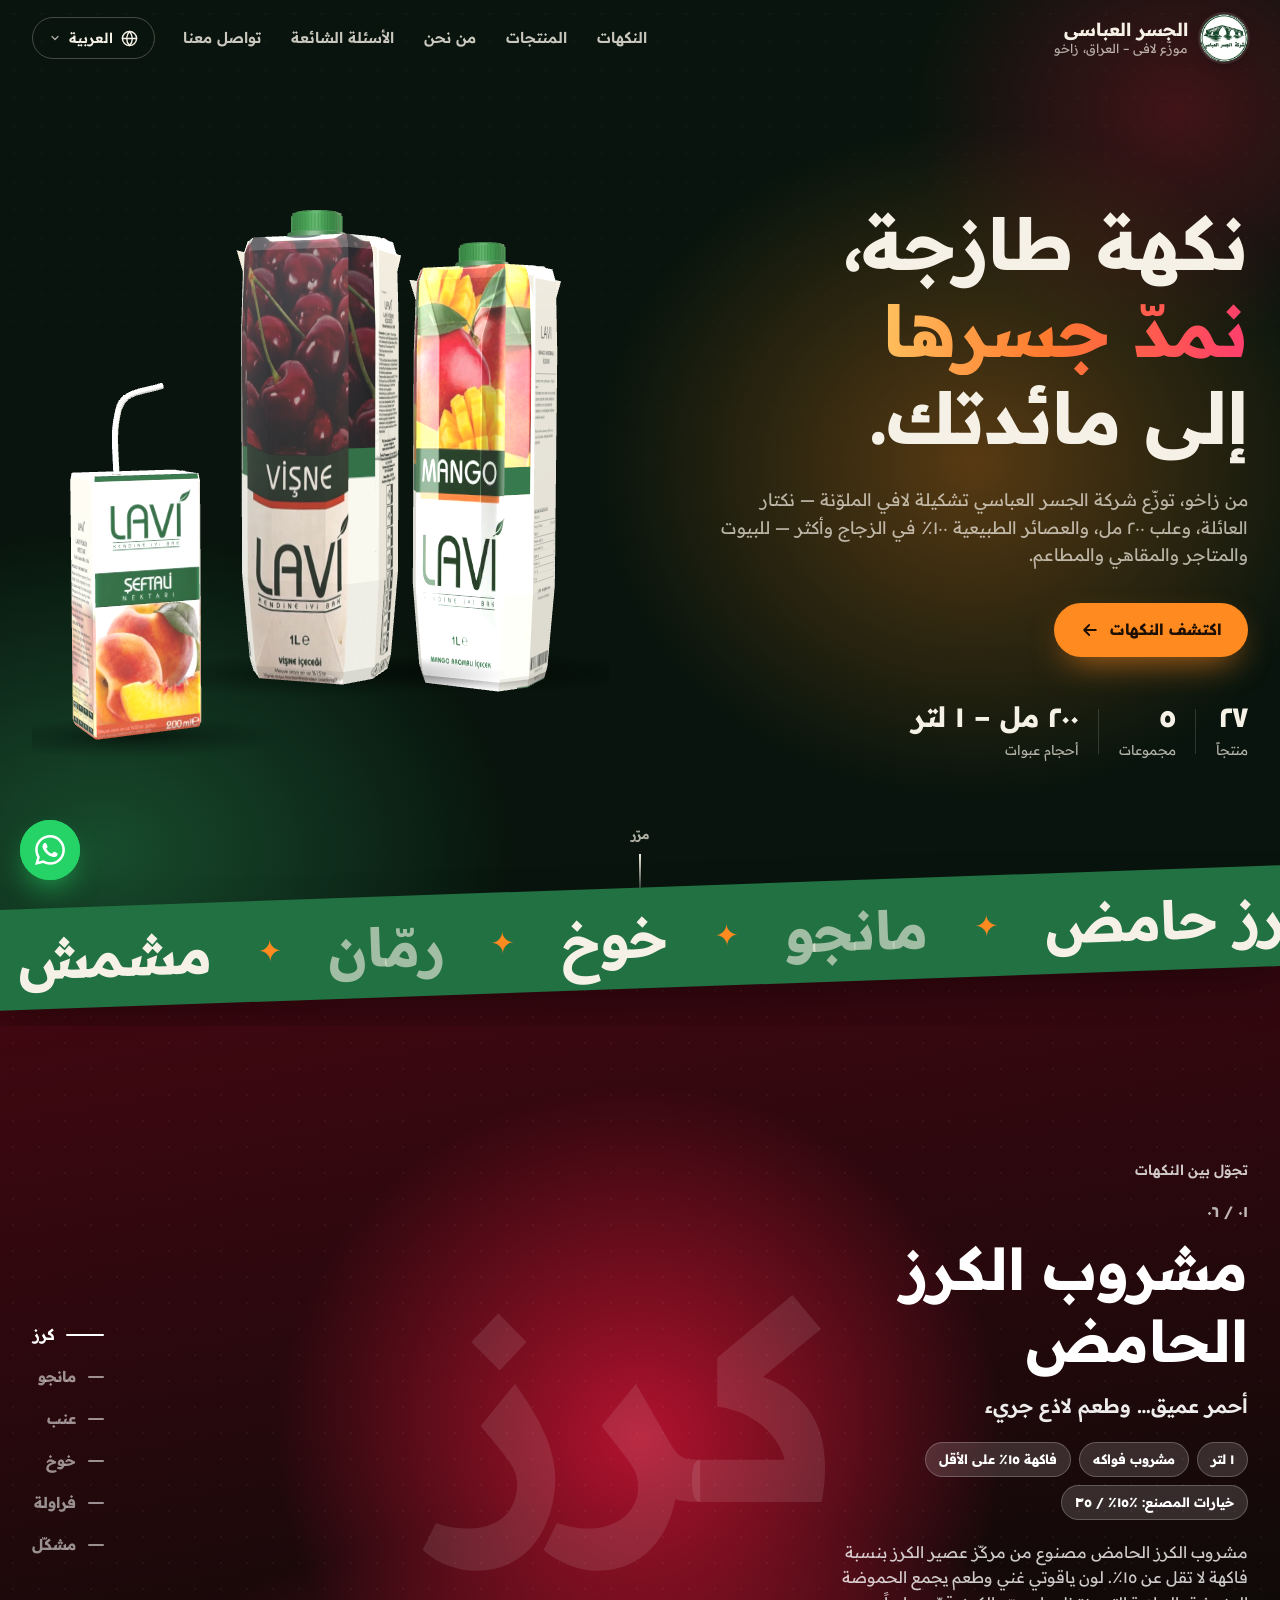
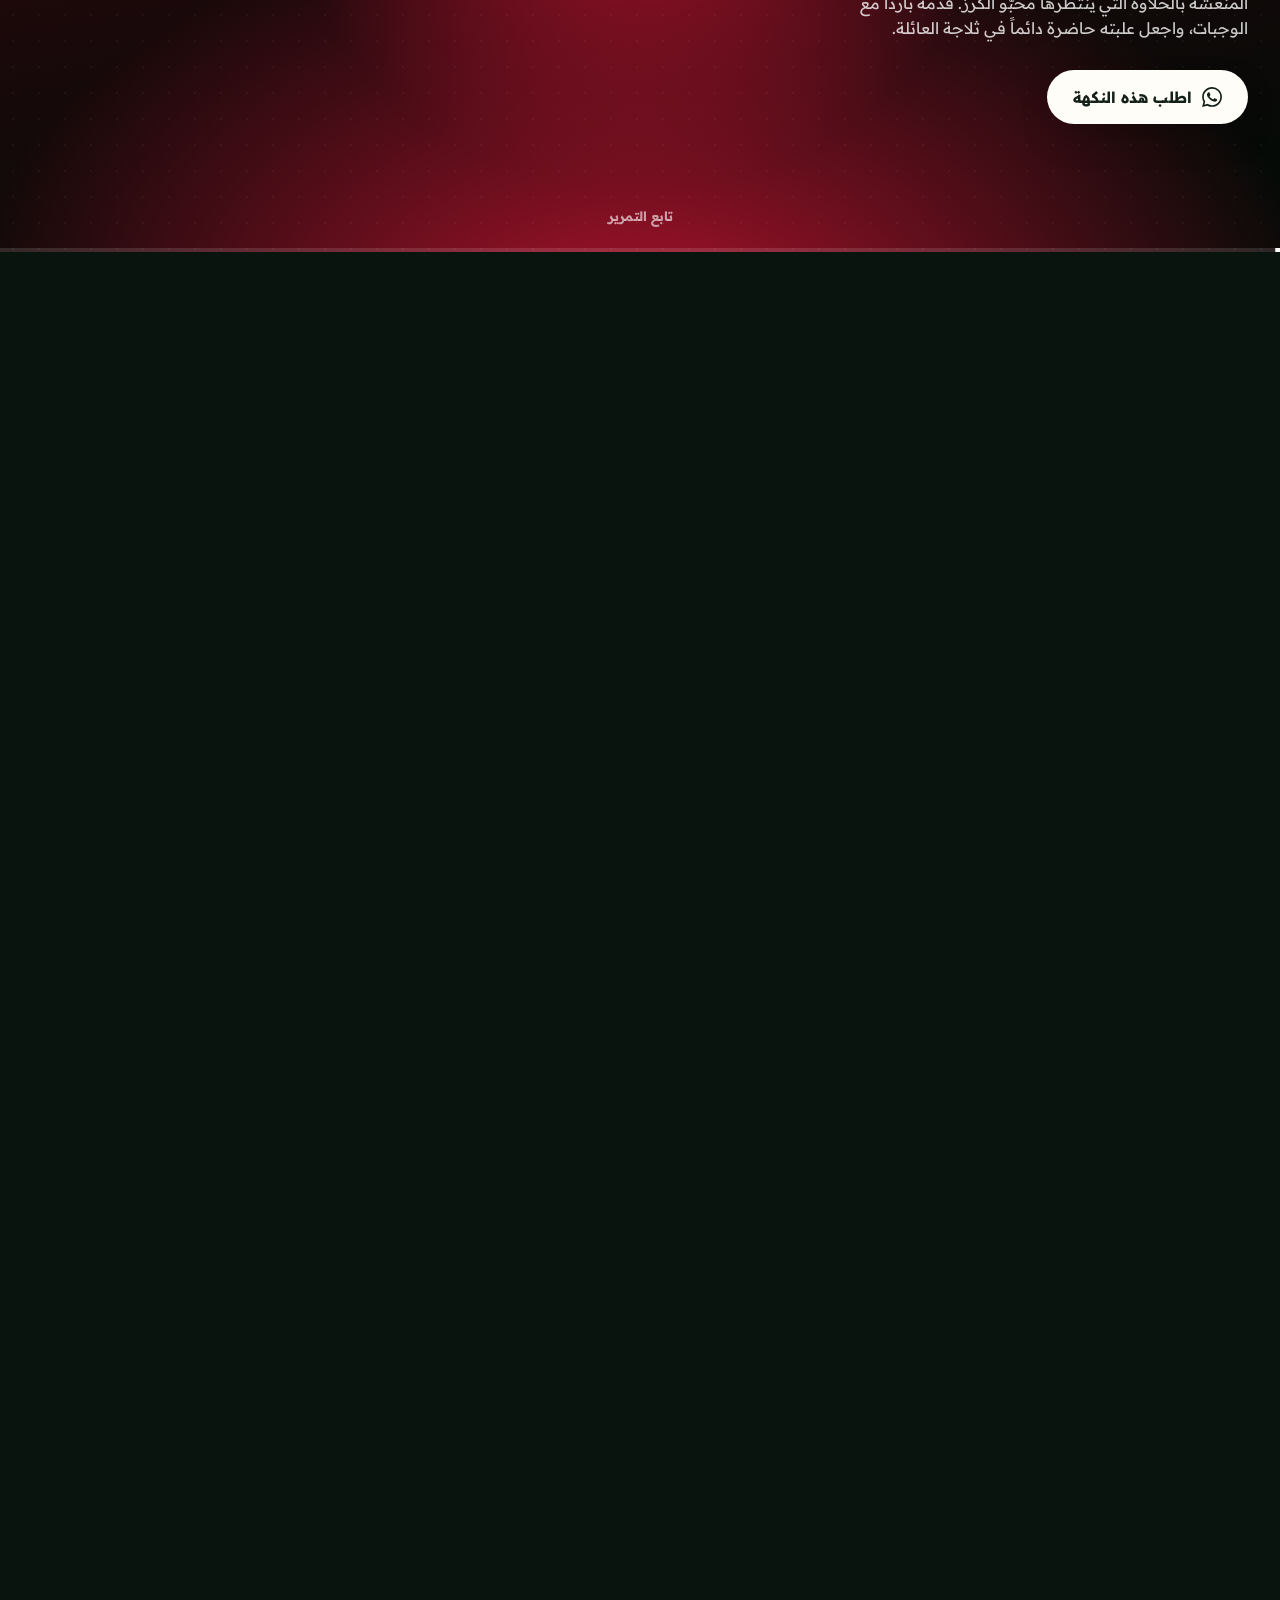
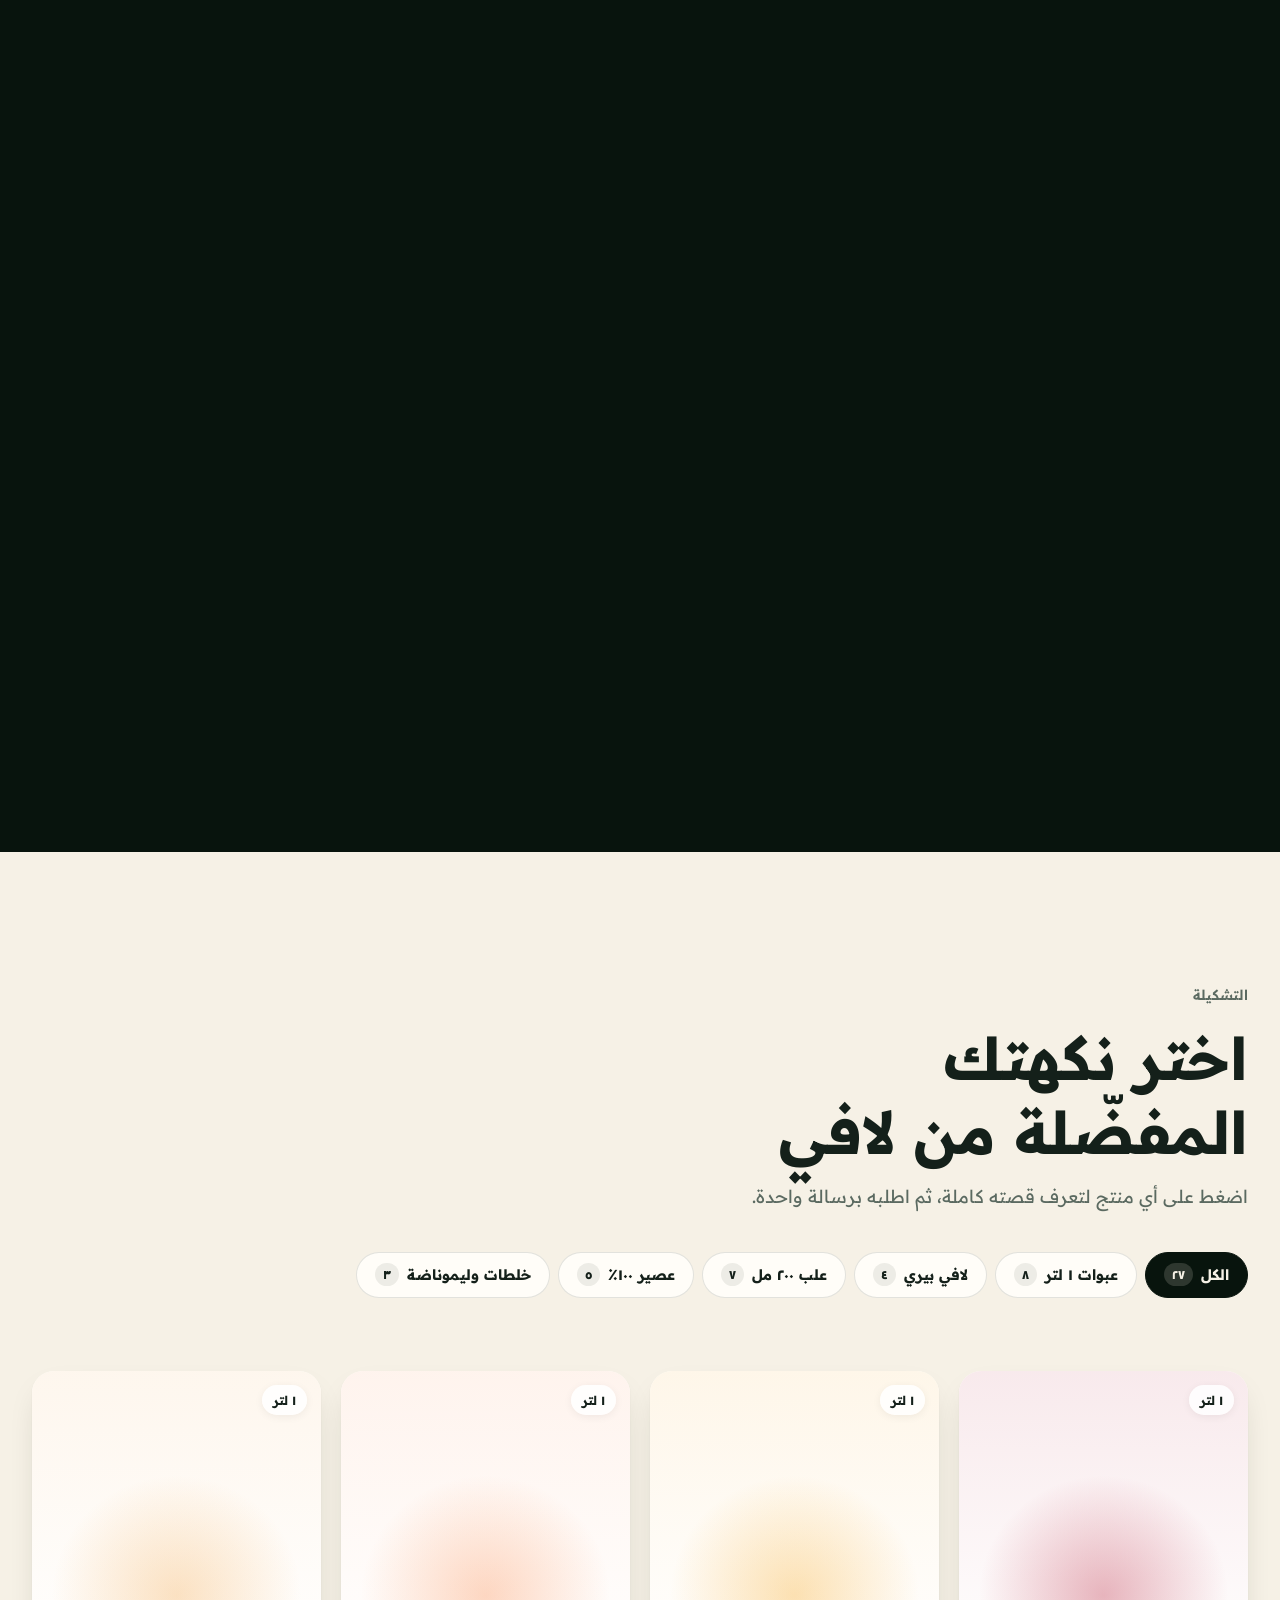
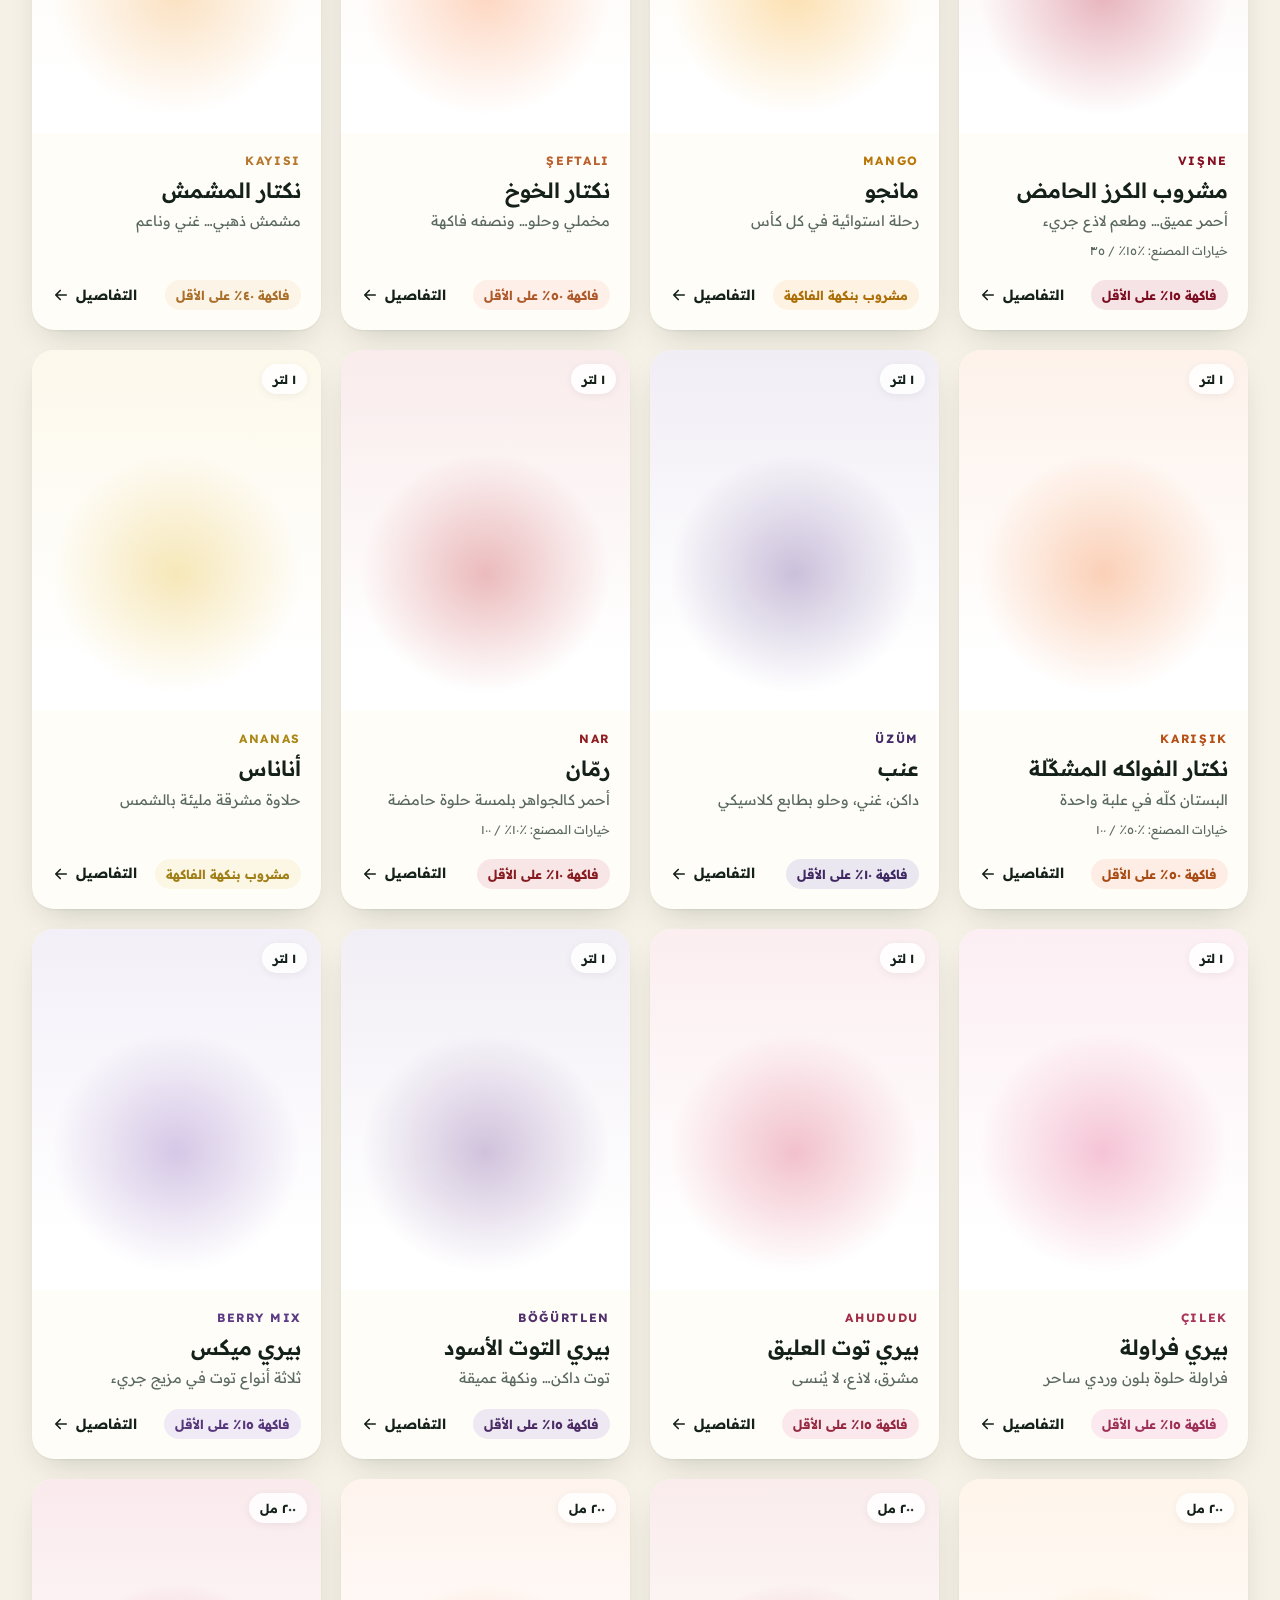
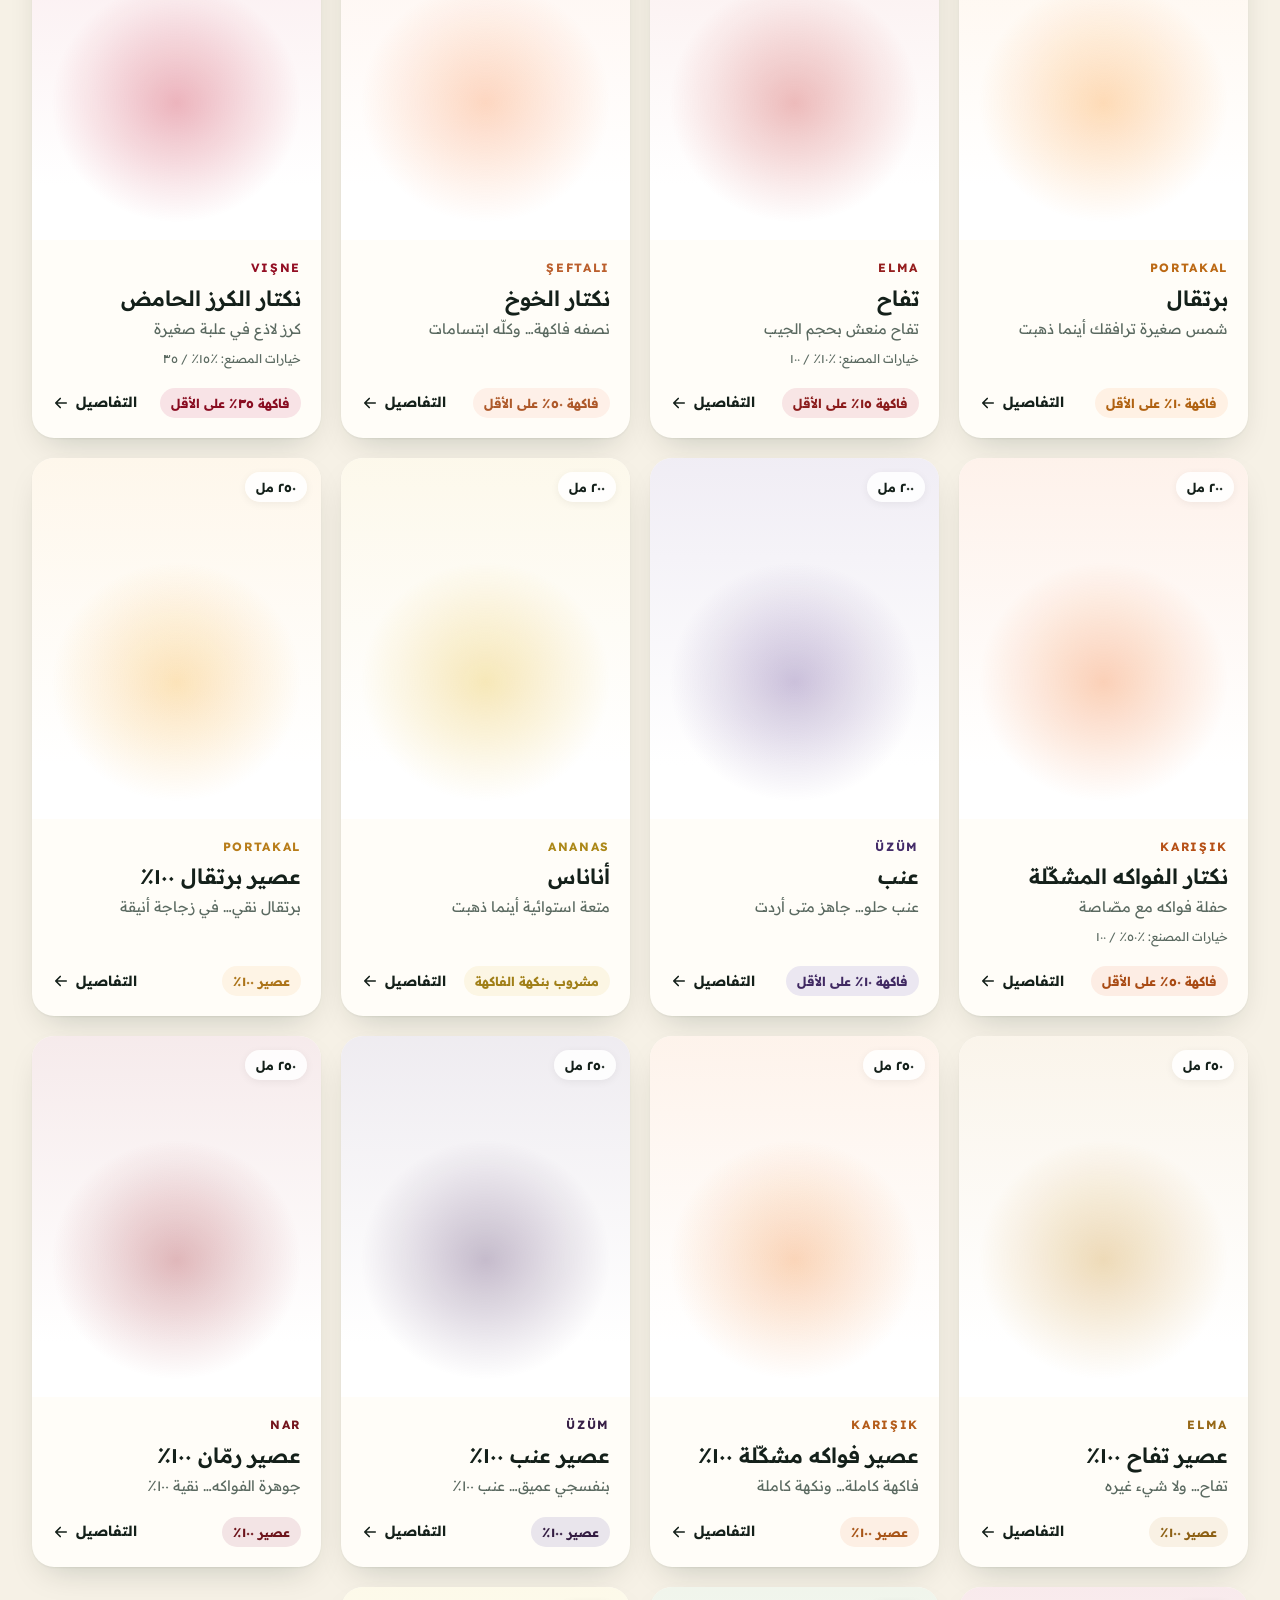
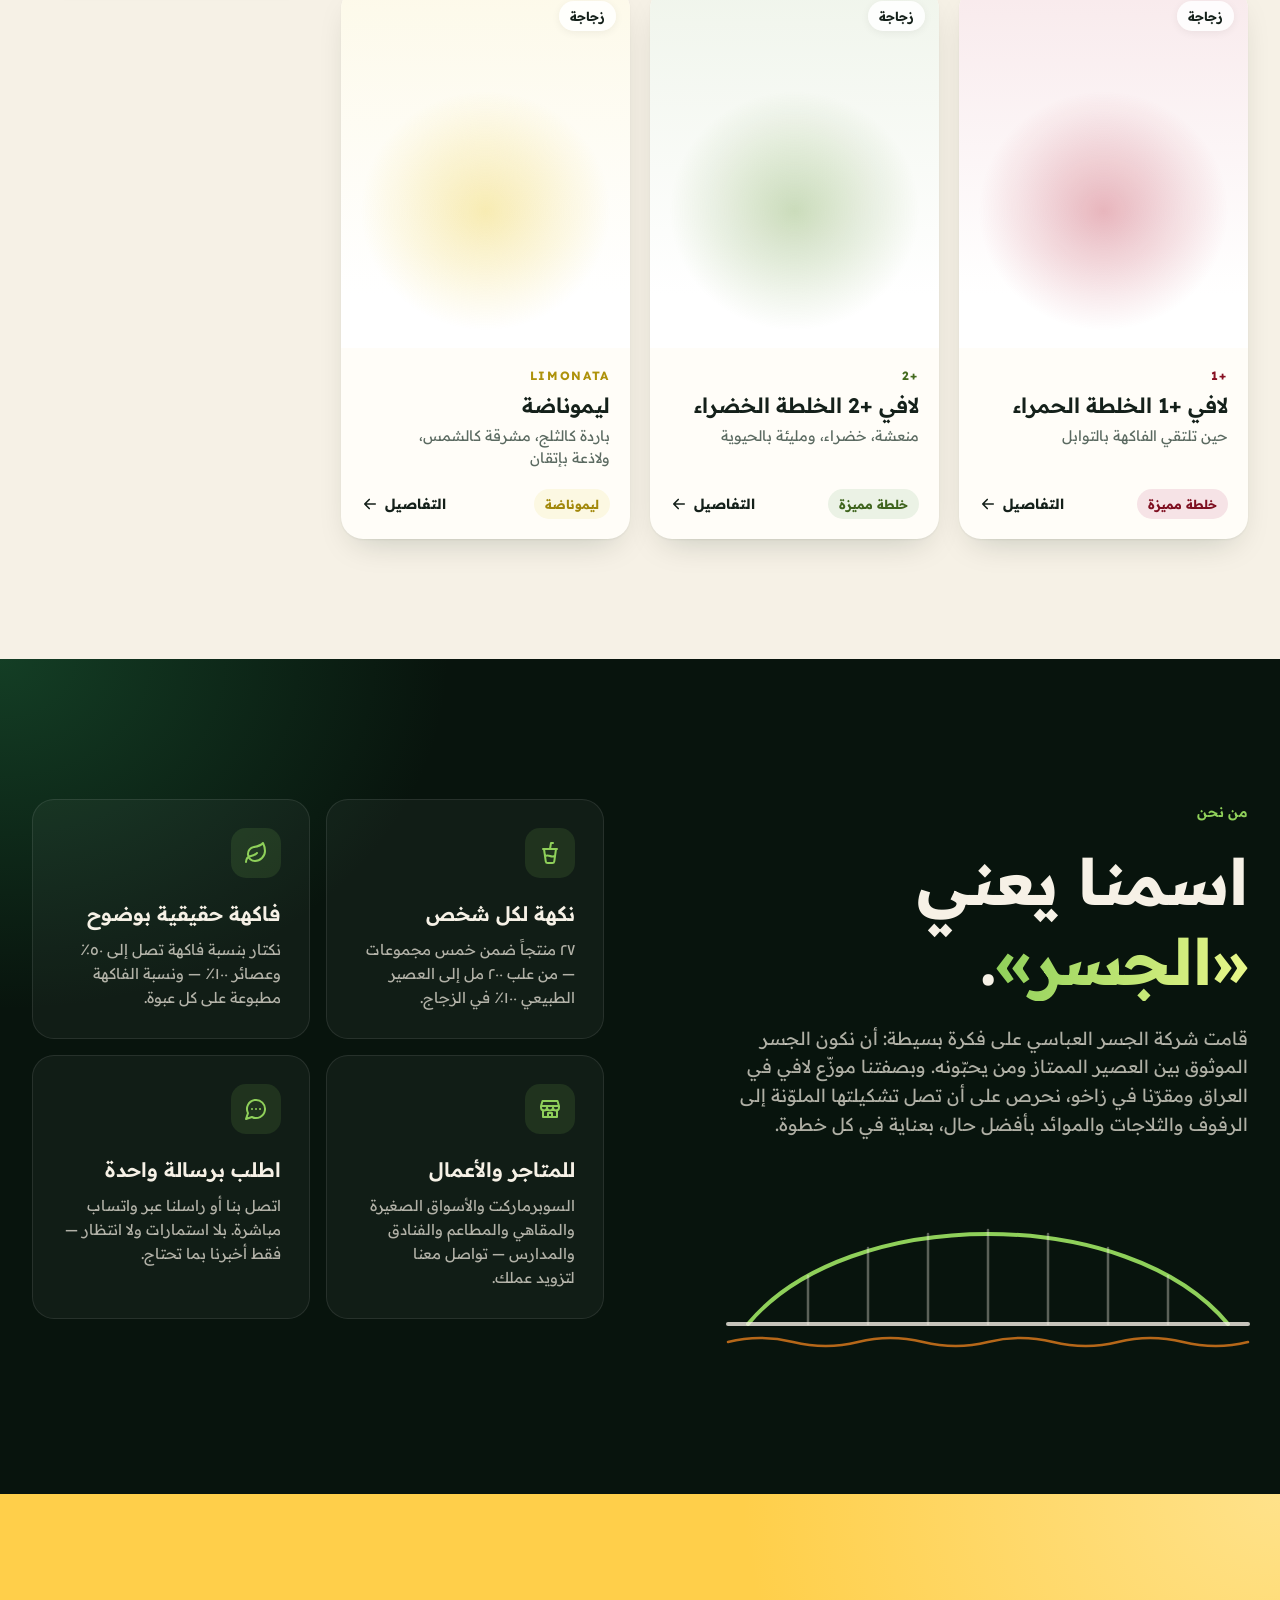
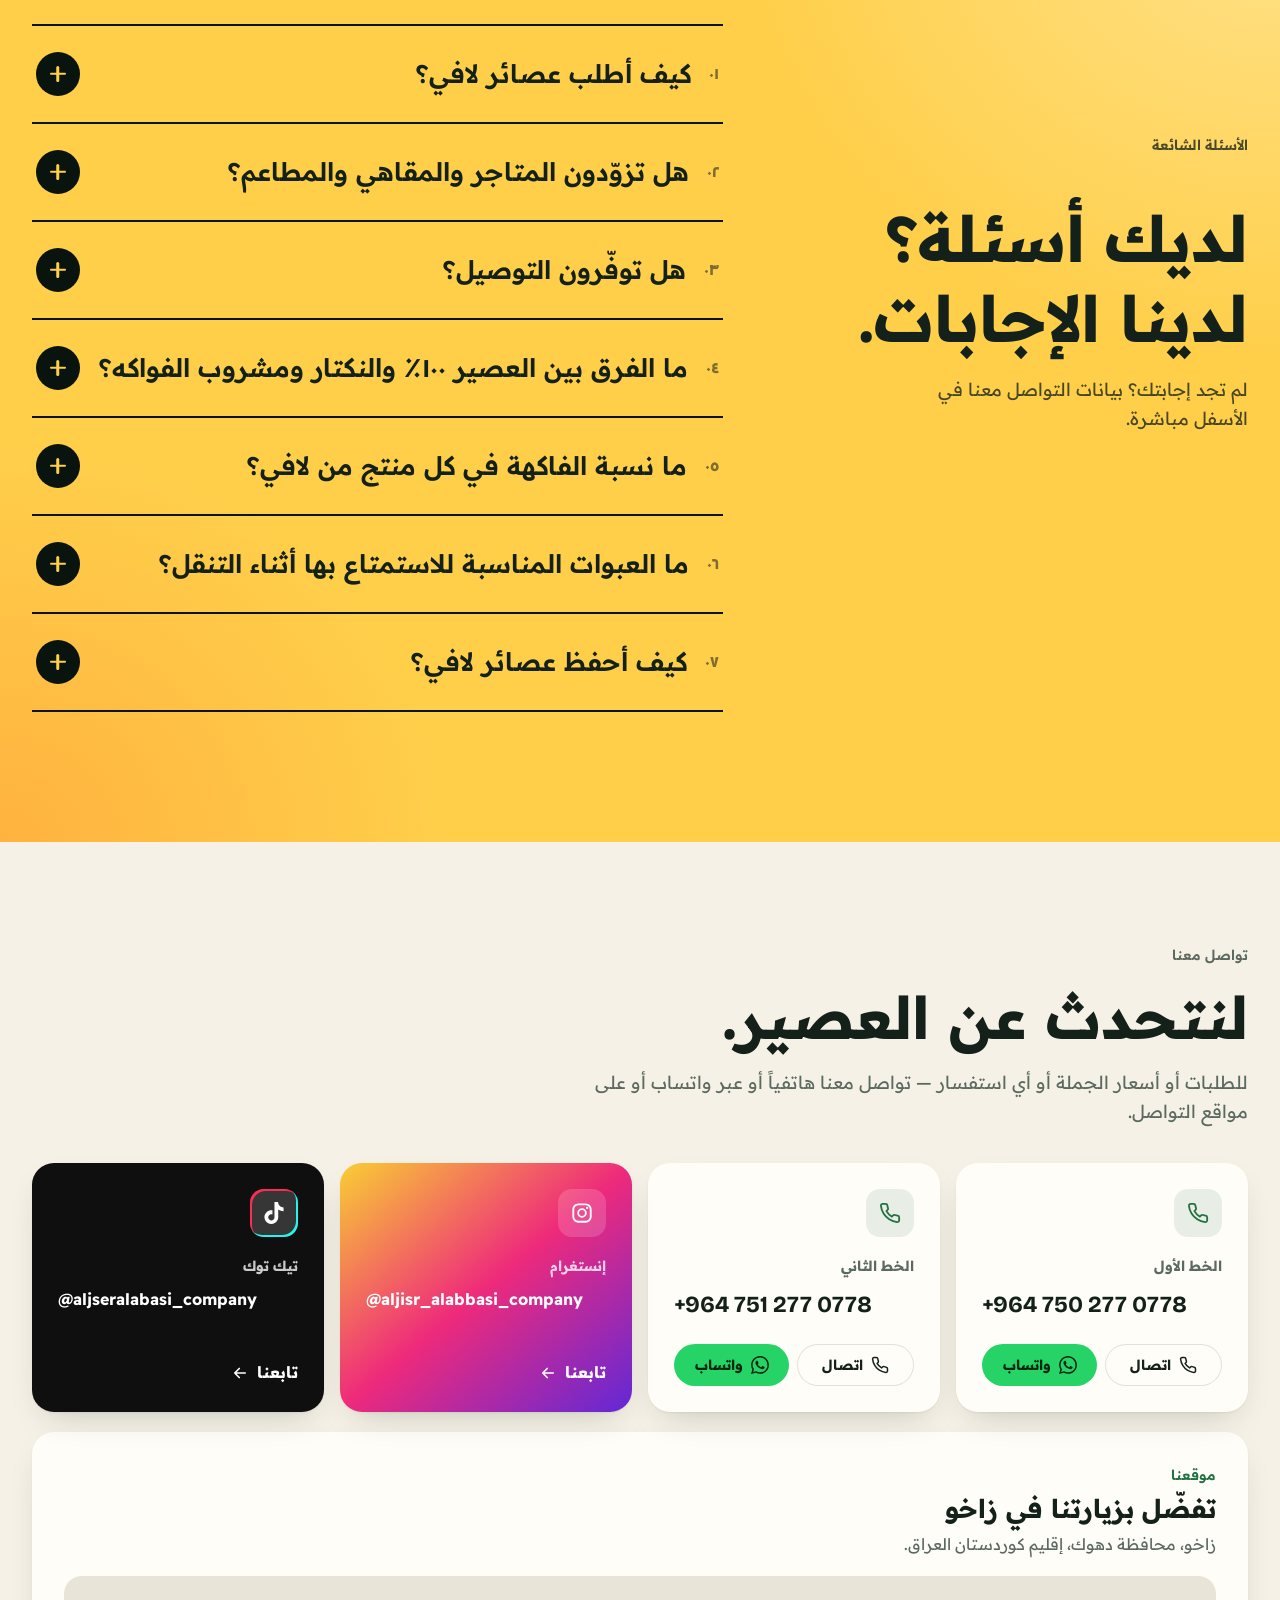
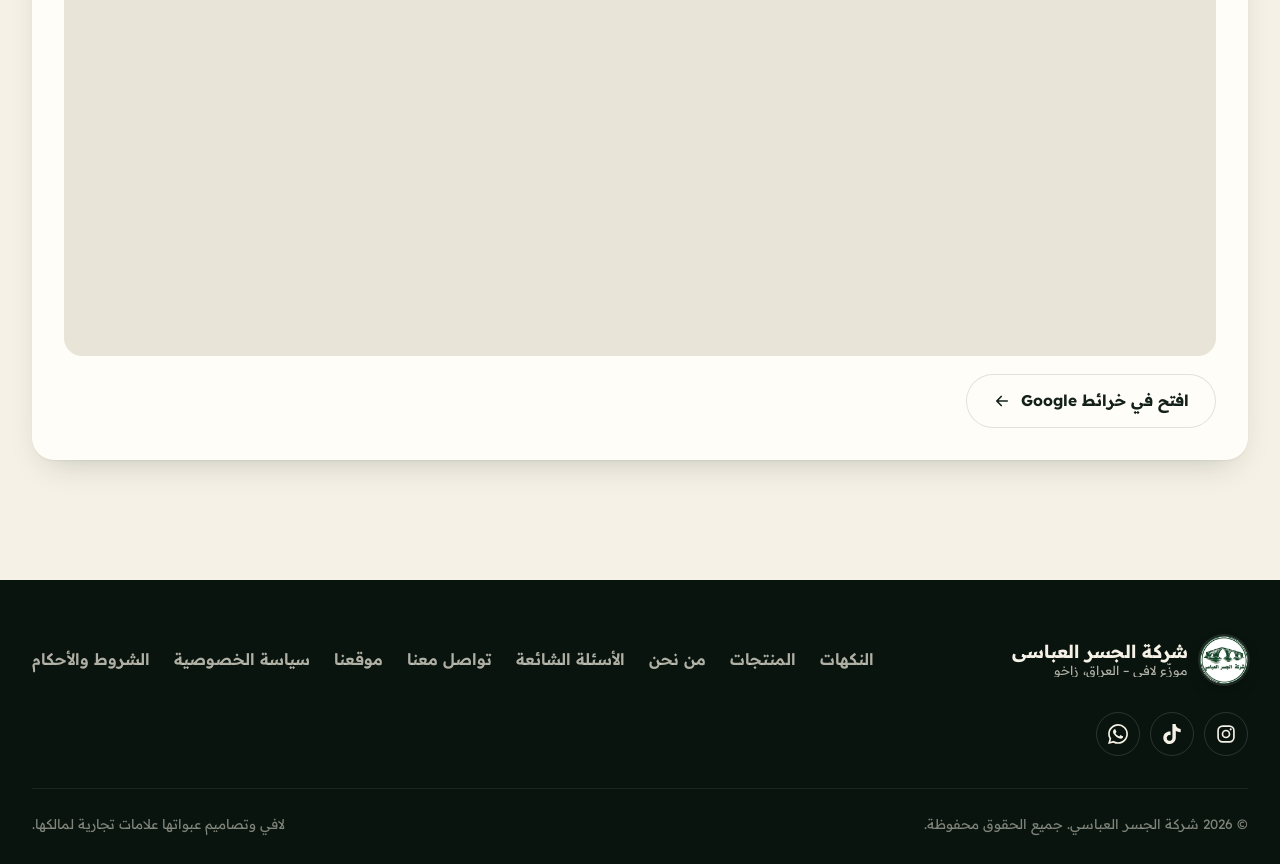
==== commit 572130b2: "Show verified factory recipes while preserving pictured-pack percentages" ====
--- a/index.html
+++ b/index.html
@@ -1 +1 @@
-<!doctype html><html lang="ar" dir="rtl"><head><base href="/"><meta charset="utf-8"><meta name="viewport" content="width=device-width, initial-scale=1, viewport-fit=cover"><title>شركة الجسر العباسي — موزّع عصائر لافي في العراق</title><meta name="description" content="شركة الجسر العباسي، موزّع عصائر لافي في العراق ومقرّها زاخو — نكتار ١ لتر، لافي بيري، علب ٢٠٠ مل، عصائر ١٠٠٪ في الزجاج، خلطات مميزة وليموناضة. اطلب عبر الهاتف أو واتساب."><meta name="theme-color" content="#08140d"><link rel="icon" href="favicon.ico" sizes="48x48"><link rel="icon" href="icon-192.png" type="image/png" sizes="192x192"><link rel="apple-touch-icon" href="apple-touch-icon.png"><meta property="og:type" content="website"><meta property="og:title" content="شركة الجسر العباسي — موزّع عصائر لافي في العراق"><meta property="og:locale" content="ar_IQ"><meta property="og:locale:alternate" content="en_US"><meta property="og:description" content="موزّع عصائر لافي في العراق، من زاخو. ٢٧ عصيراً ونكتار — من علب ٢٠٠ مل إلى العصير ١٠٠٪ في الزجاج. اطلب عبر واتساب."><meta property="og:image" content="https://aljisralabbasi.com/assets/7510e6c95f83.jpg"><meta name="twitter:card" content="summary_large_image"><link rel="preconnect" href="https://fonts.googleapis.com"><link rel="preconnect" href="https://fonts.gstatic.com" crossorigin><link rel="stylesheet" href="https://fonts.googleapis.com/css2?family=Bricolage+Grotesque:opsz,wght@12..96,500..800&family=Manrope:wght@300..800&family=Readex+Pro:wght@300..700&display=swap"><link rel="stylesheet" href="assets/7f6b63b8db16.css"><script type="application/ld+json"> [ { "@context": "https://schema.org", "@type": "Organization", "@id": "https://aljisralabbasi.com/#organization", "name": "شركة الجسر العباسي", "alternateName": ["Al-Jisr Al-Abbasi Company", "Al-Jisr Al-Abbasi"], "url": "https://aljisralabbasi.com/", "logo": "https://aljisralabbasi.com/logo.png", "image": "https://aljisralabbasi.com/logo.png", "description": "موزّع عصائر لافي في العراق — LAVI juice distributor in Iraq", "telephone": ["+9647502770778", "+9647512770778"], "address": { "@type": "PostalAddress", "addressLocality": "Zakho", "addressRegion": "Duhok", "addressCountry": "IQ" }, "areaServed": "IQ", "location": { "@type": "Place", "geo": { "@type": "GeoCoordinates", "latitude": 37.1406851, "longitude": 42.6690981 }, "hasMap": "https://maps.google.com/?cid=15047457084699959189" }, "sameAs": ["https://www.instagram.com/aljisr_alabbasi_company/", "https://www.tiktok.com/@aljseralabasi_company"] }, { "@context": "https://schema.org", "@type": "WebSite", "name": "شركة الجسر العباسي", "alternateName": "Al-Jisr Al-Abbasi Company", "url": "https://aljisralabbasi.com/", "inLanguage": ["ar", "ckb", "kmr", "en"], "publisher": { "@id": "https://aljisralabbasi.com/#organization" } } ] </script><script>document.documentElement.classList.add('js');</script><link rel="canonical" href="https://aljisralabbasi.com/"><meta property="og:url" content="https://aljisralabbasi.com/"></head><body><svg width="0" height="0" style="position:absolute" aria-hidden="true"><symbol id="i-wa" viewBox="0 0 24 24"><path fill="currentColor" d="M17.47 14.38c-.3-.15-1.76-.87-2.03-.97-.27-.1-.47-.15-.67.15-.2.3-.77.97-.94 1.16-.17.2-.35.22-.64.07-.3-.15-1.26-.46-2.39-1.47-.88-.79-1.48-1.76-1.65-2.06-.17-.3-.02-.46.13-.6.13-.14.3-.35.45-.52.15-.18.2-.3.3-.5.1-.2.05-.37-.03-.52-.07-.15-.67-1.61-.92-2.2-.24-.59-.49-.5-.67-.51h-.57c-.2 0-.52.07-.79.37-.27.3-1.04 1.02-1.04 2.48s1.07 2.88 1.21 3.07c.15.2 2.1 3.2 5.08 4.49.71.31 1.26.49 1.7.63.71.22 1.36.19 1.87.12.57-.09 1.76-.72 2-1.41.25-.7.25-1.29.18-1.41-.08-.13-.28-.2-.57-.35M12.05 21.79h-.01a9.87 9.87 0 0 1-5.03-1.38l-.36-.21-3.74.98 1-3.65-.24-.37a9.86 9.86 0 0 1-1.51-5.26c0-5.45 4.44-9.88 9.89-9.88 2.64 0 5.12 1.03 6.99 2.9a9.83 9.83 0 0 1 2.89 6.99c0 5.45-4.44 9.88-9.88 9.88m8.41-18.3A11.82 11.82 0 0 0 12.05 0C5.5 0 .16 5.34.16 11.89c0 2.1.55 4.14 1.59 5.95L.06 24l6.3-1.65a11.88 11.88 0 0 0 5.68 1.45h.01c6.55 0 11.89-5.34 11.89-11.89 0-3.18-1.24-6.16-3.48-8.41"/></symbol><symbol id="i-phone" viewBox="0 0 24 24"><path fill="none" stroke="currentColor" stroke-width="2" stroke-linecap="round" stroke-linejoin="round" d="M22 16.92v3a2 2 0 0 1-2.18 2 19.8 19.8 0 0 1-8.63-3.07 19.5 19.5 0 0 1-6-6A19.8 19.8 0 0 1 2.12 4.18 2 2 0 0 1 4.11 2h3a2 2 0 0 1 2 1.72c.13.96.36 1.9.7 2.81a2 2 0 0 1-.45 2.11L8.09 9.91a16 16 0 0 0 6 6l1.27-1.27a2 2 0 0 1 2.11-.45c.91.34 1.85.57 2.81.7A2 2 0 0 1 22 16.92z"/></symbol><symbol id="i-ig" viewBox="0 0 24 24"><g fill="none" stroke="currentColor" stroke-width="2"><rect x="2.5" y="2.5" width="19" height="19" rx="5.5"/><circle cx="12" cy="12" r="4.2"/></g><circle cx="17.6" cy="6.4" r="1.3" fill="currentColor"/></symbol><symbol id="i-tt" viewBox="0 0 24 24"><path fill="currentColor" d="M12.53.02C13.84 0 15.14.01 16.44 0c.08 1.53.63 3.09 1.75 4.17 1.12 1.11 2.7 1.62 4.24 1.79v4.03c-1.44-.05-2.89-.35-4.2-.97-.57-.26-1.1-.59-1.62-.93-.01 2.92.01 5.84-.02 8.75-.08 1.4-.54 2.79-1.35 3.94-1.31 1.92-3.58 3.17-5.91 3.21-1.43.08-2.86-.31-4.08-1.03-2.02-1.19-3.44-3.37-3.65-5.71-.02-.5-.03-1-.01-1.49.18-1.9 1.12-3.72 2.58-4.96 1.66-1.44 3.98-2.13 6.15-1.72.02 1.48-.04 2.96-.04 4.44-.99-.32-2.15-.23-3.02.37-.63.41-1.11 1.04-1.36 1.75-.21.51-.15 1.07-.14 1.61.24 1.64 1.82 3.02 3.5 2.87 1.12-.01 2.19-.66 2.77-1.61.19-.33.4-.67.41-1.06.1-1.79.06-3.57.07-5.36.01-4.03-.01-8.05.02-12.07z"/></symbol><symbol id="i-arrow" viewBox="0 0 24 24"><path fill="none" stroke="currentColor" stroke-width="2.2" stroke-linecap="round" stroke-linejoin="round" d="M5 12h14M13 6l6 6-6 6"/></symbol><symbol id="i-close" viewBox="0 0 24 24"><path fill="none" stroke="currentColor" stroke-width="2.2" stroke-linecap="round" d="M6 6l12 12M18 6 6 18"/></symbol><symbol id="i-cup" viewBox="0 0 24 24"><path fill="none" stroke="currentColor" stroke-width="2" stroke-linecap="round" stroke-linejoin="round" d="m6 8 1.75 12.28a2 2 0 0 0 2 1.72h4.54a2 2 0 0 0 2-1.72L18 8M5 8h14M7 15a6.5 6.5 0 0 1 5 0 6.5 6.5 0 0 0 5 0M12 8l1-6h2"/></symbol><symbol id="i-leaf" viewBox="0 0 24 24"><path fill="none" stroke="currentColor" stroke-width="2" stroke-linecap="round" stroke-linejoin="round" d="M11 20A7 7 0 0 1 9.8 6.1C15.5 5 17 4.48 19 2c1 2 2 4.18 2 8 0 5.5-4.78 10-10 10ZM2 21c0-3 1.85-5.36 5.08-6C9.5 14.52 12 13 13 12"/></symbol><symbol id="i-store" viewBox="0 0 24 24"><path fill="none" stroke="currentColor" stroke-width="2" stroke-linecap="round" stroke-linejoin="round" d="M3 9 4.5 4h15L21 9M3 9h18v1.5a3 3 0 0 1-6 0 3 3 0 0 1-6 0 3 3 0 0 1-6 0zM5 13v7h14v-7M10 20v-4h4v4"/></symbol><symbol id="i-chat" viewBox="0 0 24 24"><path fill="none" stroke="currentColor" stroke-width="2" stroke-linecap="round" stroke-linejoin="round" d="M7.9 20A9 9 0 1 0 4 16.1L2 22ZM8 12h.01M12 12h.01M16 12h.01"/></symbol><symbol id="i-globe" viewBox="0 0 24 24"><g fill="none" stroke="currentColor" stroke-width="2" stroke-linecap="round" stroke-linejoin="round"><circle cx="12" cy="12" r="10"/><path d="M12 2a14.5 14.5 0 0 0 0 20 14.5 14.5 0 0 0 0-20M2 12h20"/></g></symbol><symbol id="i-caret" viewBox="0 0 24 24"><path fill="none" stroke="currentColor" stroke-width="2.4" stroke-linecap="round" stroke-linejoin="round" d="m6 9 6 6 6-6"/></symbol></svg><a class="skip" href="#main" data-i18n="skip">انتقل إلى المحتوى</a><canvas id="gl" aria-hidden="true"></canvas><header class="nav" id="nav"><div class="container nav__inner"><a class="brand" href="#top"><img class="brand__logo" src="assets/ab579693b133.webp" alt="" width="48" height="48"><span class="brand__text"><strong data-i18n="brand.name">الجسر العباسي</strong><small data-i18n="brand.sub">موزّع لافي – العراق، زاخو</small></span></a><nav class="nav__links" id="menu" data-i18n-aria="aria.main" aria-label="القائمة الرئيسية"><a href="#flavors" data-i18n="nav.flavors">النكهات</a><a href="#products" data-i18n="nav.products">المنتجات</a><a href="#about" data-i18n="nav.about">من نحن</a><a href="#faq" data-i18n="nav.faq">الأسئلة الشائعة</a><a href="#contact" data-i18n="nav.contact">تواصل معنا</a></nav><div class="nav__actions"><div class="langsel"><button class="lang" id="langBtn" type="button" aria-haspopup="true" aria-expanded="false" aria-controls="langMenu" data-i18n-aria="lang.label" aria-label="اللغة"><svg class="lang__globe" aria-hidden="true"><use href="#i-globe"/></svg><span class="lang__full">العربية</span><span class="lang__short">عربي</span><svg class="lang__caret" aria-hidden="true"><use href="#i-caret"/></svg></button><ul class="langsel__menu" id="langMenu" role="menu" hidden></ul></div><button class="burger" id="burger" type="button" aria-expanded="false" aria-controls="menu" data-i18n-aria="nav.menu" aria-label="القائمة"><span></span><span></span></button></div></div></header><main id="main"><section class="hero" id="top"><div class="container hero__grid"><div class="hero__copy"><h1 class="hero__title" data-i18n-html="hero.title">نكهة طازجة، <em>نمدّ جسرها</em> إلى مائدتك.</h1><p class="hero__text" data-i18n="hero.text">من زاخو، توزّع شركة الجسر العباسي تشكيلة لافي الملوّنة — نكتار العائلة، وعلب ٢٠٠ مل، والعصائر الطبيعية ١٠٠٪ في الزجاج وأكثر — للبيوت والمتاجر والمقاهي والمطاعم.</p><div class="hero__ctas"><a class="btn btn--primary" href="#products"><span data-i18n="hero.cta">اكتشف النكهات</span><svg class="flip" aria-hidden="true"><use href="#i-arrow"/></svg></a></div><dl class="hero__stats"><div><dt data-num="27">٢٧</dt><dd data-i18n="hero.s1">منتجاً</dd></div><div><dt data-num="5">٥</dt><dd data-i18n="hero.s2">مجموعات</dd></div><div><dt data-i18n="hero.sizes">٢٠٠ مل – ١ لتر</dt><dd data-i18n="hero.s3">أحجام عبوات</dd></div></dl></div><div class="hero__stage" data-view="hero"><img class="hero__fallback hf2" src="assets/77107925132e.webp" alt="لافي نكتار الكرز الحامض ١ لتر"><img class="hero__fallback hf3" src="assets/7b13fab9efe2.webp" alt="لافي مانجو ١ لتر"><img class="hero__fallback hf1" src="assets/738be30d350b.webp" alt="لافي نكتار الخوخ ٢٠٠ مل"></div></div><a class="hero__scroll" href="#flavors"><span data-i18n="hero.scroll">مرّر</span><i></i></a></section><div class="marquee-wrap" aria-hidden="true"><div class="marquee"><div class="marquee__track" id="marquee"></div></div></div><section class="spin" id="flavors"><div class="spin__sticky"><div class="spin__bg"></div><div class="spin__word" id="spinWord" aria-hidden="true"></div><div class="container spin__layout"><div class="spin__info" id="spinInfo" aria-live="polite"><p class="eyebrow eyebrow--light" data-i18n="spin.eyebrow">تجوّل بين النكهات</p><p class="spin__count"><span id="spinNum">01</span> / <span id="spinTotal">06</span></p><h2 class="spin__name" id="spinName"></h2><p class="spin__tag" id="spinTag"></p><ul class="chips" id="spinChips"></ul><p class="spin__desc" id="spinDesc"></p><a class="btn btn--light" id="spinOrder" href="#" target="_blank" rel="noopener"><svg aria-hidden="true"><use href="#i-wa"/></svg><span data-i18n="spin.order">اطلب هذه النكهة</span></a></div><div class="spin__stage" data-view="showcase"><img class="spin__fallback" id="spinImg" alt=""></div><ol class="spin__list" id="spinList"></ol></div><p class="spin__hint" data-i18n="spin.hint">تابع التمرير</p><div class="spin__progress"><span id="spinBar"></span></div></div></section><section class="collection" id="products"><div class="container"><header class="section-head" data-reveal><p class="eyebrow" data-i18n="coll.eyebrow">التشكيلة</p><h2 data-i18n="coll.title">اختر نكهتك المفضّلة من لافي</h2><p data-i18n="coll.text">اضغط على أي منتج لتعرف قصته كاملة، ثم اطلبه برسالة واحدة.</p></header><div class="tabs" id="tabs" role="tablist"></div><p class="tabs__blurb" id="collBlurb" aria-live="polite"></p><div class="grid" id="grid"></div></div></section><section class="about" id="about"><div class="container about__grid"><div class="about__intro" data-reveal><p class="eyebrow eyebrow--leaf" data-i18n="about.eyebrow">من نحن</p><h2 data-i18n-html="about.title">اسمنا يعني <em>«الجسر»</em>.</h2><p class="about__text" data-i18n="about.text">قامت شركة الجسر العباسي على فكرة بسيطة: أن نكون الجسر الموثوق بين العصير الممتاز ومن يحبّونه. وبصفتنا موزّع لافي في العراق ومقرّنا في زاخو، نحرص على أن تصل تشكيلتها الملوّنة إلى الرفوف والثلاجات والموائد بأفضل حال، بعناية في كل خطوة.</p><svg class="bridge-art" viewBox="0 0 520 170" aria-hidden="true"><path class="ba-arch" d="M20 140 C 120 20, 400 20, 500 140"/><path class="ba-deck" d="M0 140 H520"/><path class="ba-rib" d="M80 140 V92 M140 140 V64 M200 140 V50 M260 140 V46 M320 140 V50 M380 140 V64 M440 140 V92"/><path class="ba-water" d="M0 158 Q 32 150 65 158 T 130 158 T 195 158 T 260 158 T 325 158 T 390 158 T 455 158 T 520 158"/></svg></div><div class="features"><article class="feature" data-reveal><span class="feature__icon"><svg aria-hidden="true"><use href="#i-cup"/></svg></span><h3 data-i18n="f1.t">نكهة لكل شخص</h3><p data-i18n="f1.d">٢٧ منتجاً ضمن خمس مجموعات — من علب ٢٠٠ مل إلى العصير الطبيعي ١٠٠٪ في الزجاج.</p></article><article class="feature" data-reveal><span class="feature__icon"><svg aria-hidden="true"><use href="#i-leaf"/></svg></span><h3 data-i18n="f2.t">فاكهة حقيقية بوضوح</h3><p data-i18n="f2.d">نكتار بنسبة فاكهة تصل إلى ٥٠٪ وعصائر ١٠٠٪ — ونسبة الفاكهة مطبوعة على كل عبوة.</p></article><article class="feature" data-reveal><span class="feature__icon"><svg aria-hidden="true"><use href="#i-store"/></svg></span><h3 data-i18n="f3.t">للمتاجر والأعمال</h3><p data-i18n="f3.d">السوبرماركت والأسواق الصغيرة والمقاهي والمطاعم والفنادق والمدارس — تواصل معنا لتزويد عملك.</p></article><article class="feature" data-reveal><span class="feature__icon"><svg aria-hidden="true"><use href="#i-chat"/></svg></span><h3 data-i18n="f4.t">اطلب برسالة واحدة</h3><p data-i18n="f4.d">اتصل بنا أو راسلنا عبر واتساب مباشرة. بلا استمارات ولا انتظار — فقط أخبرنا بما تحتاج.</p></article></div></div></section><section class="faq" id="faq"><div class="container faq__grid"><div class="faq__head" data-reveal><p class="eyebrow eyebrow--dark" data-i18n="faq.eyebrow">الأسئلة الشائعة</p><h2 data-i18n="faq.title">لديك أسئلة؟ لدينا الإجابات.</h2><p data-i18n="faq.text">لم تجد إجابتك؟ بيانات التواصل معنا في الأسفل مباشرة.</p></div><div class="faq__list" id="faqList"></div></div></section><section class="contact" id="contact"><div class="container"><header class="section-head" data-reveal><p class="eyebrow" data-i18n="contact.eyebrow">تواصل معنا</p><h2 data-i18n="contact.title">لنتحدث عن العصير.</h2><p data-i18n="contact.text">للطلبات أو أسعار الجملة أو أي استفسار — تواصل معنا هاتفياً أو عبر واتساب أو على مواقع التواصل.</p></header><div class="contact__grid"><article class="ccard" data-reveal><span class="ccard__icon"><svg aria-hidden="true"><use href="#i-phone"/></svg></span><p class="ccard__label" data-i18n="contact.line1">الخط الأول</p><a class="ccard__value" data-tel="0" data-phone="0" href="#" dir="ltr"></a><div class="ccard__btns"><a class="btn btn--outline btn--sm" data-tel="0" href="#"><svg aria-hidden="true"><use href="#i-phone"/></svg><span data-i18n="contact.call">اتصال</span></a><a class="btn btn--wa btn--sm" data-wa-line="0" href="#"><svg aria-hidden="true"><use href="#i-wa"/></svg><span data-i18n="contact.wa">واتساب</span></a></div></article><article class="ccard" data-reveal><span class="ccard__icon"><svg aria-hidden="true"><use href="#i-phone"/></svg></span><p class="ccard__label" data-i18n="contact.line2">الخط الثاني</p><a class="ccard__value" data-tel="1" data-phone="1" href="#" dir="ltr"></a><div class="ccard__btns"><a class="btn btn--outline btn--sm" data-tel="1" href="#"><svg aria-hidden="true"><use href="#i-phone"/></svg><span data-i18n="contact.call">اتصال</span></a><a class="btn btn--wa btn--sm" data-wa-line="1" href="#"><svg aria-hidden="true"><use href="#i-wa"/></svg><span data-i18n="contact.wa">واتساب</span></a></div></article><a class="ccard ccard--ig" data-ig href="#" target="_blank" rel="noopener" data-reveal><span class="ccard__icon"><svg aria-hidden="true"><use href="#i-ig"/></svg></span><p class="ccard__label" data-i18n="contact.ig">إنستغرام</p><span class="ccard__value ccard__value--sm" dir="ltr">@aljisr_alabbasi_company</span><span class="ccard__go"><span data-i18n="contact.follow">تابعنا</span><svg class="flip" aria-hidden="true"><use href="#i-arrow"/></svg></span></a><a class="ccard ccard--tt" data-tt href="#" target="_blank" rel="noopener" data-reveal><span class="ccard__icon"><svg aria-hidden="true"><use href="#i-tt"/></svg></span><p class="ccard__label" data-i18n="contact.tt">تيك توك</p><span class="ccard__value ccard__value--sm" dir="ltr">@aljseralabasi_company</span><span class="ccard__go"><span data-i18n="contact.follow">تابعنا</span><svg class="flip" aria-hidden="true"><use href="#i-arrow"/></svg></span></a></div><div class="reach"><div class="findus" id="find-us" data-reveal><div class="findus__head"><p class="eyebrow" data-i18n="find.eyebrow">موقعنا</p><h3 data-i18n="find.title">تفضّل بزيارتنا في زاخو</h3><p class="findus__addr" id="findAddr" data-i18n="find.text">استلم طلبك أو تحدّث معنا عن تزويد متجرك أو عملك.</p></div><div class="findus__map" id="findMap"><div class="findus__ask"><span class="findus__pin" aria-hidden="true"></span><p data-i18n="find.ask">تحتاج إلى الاتجاهات؟ راسلنا عبر واتساب وسنرسل لك موقعنا مباشرة.</p><a class="btn btn--wa" data-wa="location" href="#"><svg aria-hidden="true"><use href="#i-wa"/></svg><span data-i18n="find.askBtn">احصل على موقعنا</span></a></div></div><a class="btn btn--outline findus__open" id="findOpen" href="#" target="_blank" rel="noopener" hidden><span data-i18n="find.open">افتح في خرائط Google</span><svg class="flip" aria-hidden="true"><use href="#i-arrow"/></svg></a></div></div></div></section></main><footer class="footer"><div class="container footer__inner"><a class="brand" href="#top"><img class="brand__logo" src="assets/ab579693b133.webp" alt="" width="48" height="48"><span class="brand__text"><strong data-i18n="company">شركة الجسر العباسي</strong><small data-i18n="brand.sub">موزّع لافي – العراق، زاخو</small></span></a><nav class="footer__links" data-i18n-aria="aria.footer" aria-label="روابط أسفل الصفحة"><a href="#flavors" data-i18n="nav.flavors">النكهات</a><a href="#products" data-i18n="nav.products">المنتجات</a><a href="#about" data-i18n="nav.about">من نحن</a><a href="#faq" data-i18n="nav.faq">الأسئلة الشائعة</a><a href="#contact" data-i18n="nav.contact">تواصل معنا</a><a href="#find-us" data-i18n="nav.find">موقعنا</a><a href="/privacy/" data-i18n="footer.privacy">سياسة الخصوصية</a><a href="/terms/" data-i18n="footer.terms">الشروط والأحكام</a></nav><div class="footer__social"><a data-ig href="#" target="_blank" rel="noopener" data-i18n-aria="contact.ig" aria-label="إنستغرام"><svg aria-hidden="true"><use href="#i-ig"/></svg></a><a data-tt href="#" target="_blank" rel="noopener" data-i18n-aria="contact.tt" aria-label="تيك توك"><svg aria-hidden="true"><use href="#i-tt"/></svg></a><a data-wa="general" href="#" data-i18n-aria="contact.wa" aria-label="واتساب"><svg aria-hidden="true"><use href="#i-wa"/></svg></a></div></div><div class="container footer__legal"><p>© <span id="year">2026</span> <span data-i18n="company">شركة الجسر العباسي</span>. <span data-i18n="footer.rights">جميع الحقوق محفوظة.</span></p><p data-i18n="footer.tm">لافي وتصاميم عبواتها علامات تجارية لمالكها.</p></div></footer><a class="float-wa" data-wa="general" href="#" data-i18n-aria="float.wa" aria-label="تحدث معنا على واتساب"><svg aria-hidden="true"><use href="#i-wa"/></svg></a><div class="modal" id="modal" hidden role="dialog" aria-modal="true" aria-labelledby="mName"><div class="modal__backdrop" data-close></div><div class="modal__panel"><button class="modal__close" type="button" data-close data-i18n-aria="modal.close" aria-label="إغلاق"><svg aria-hidden="true"><use href="#i-close"/></svg></button><div class="modal__stage" id="mStage" data-view="modal"><img id="mImg" alt=""><p class="modal__drag" data-i18n="modal.drag">اسحب للتدوير</p></div><div class="modal__info"><p class="eyebrow" id="mLine"></p><h2 class="modal__name" id="mName"></h2><p class="modal__tr" id="mTr"></p><p class="modal__tag" id="mTag"></p><p class="modal__desc" id="mDesc"></p><dl class="specs" id="mSpecs"></dl><div class="modal__btns"><a class="btn btn--wa" id="mOrder" href="#" target="_blank" rel="noopener"><svg aria-hidden="true"><use href="#i-wa"/></svg><span data-i18n="modal.order">اطلب عبر واتساب</span></a><a class="btn btn--outline" id="mCall" href="#"><svg aria-hidden="true"><use href="#i-phone"/></svg><span data-i18n="modal.call">اتصل للطلب</span></a></div><div class="modal__nav"><button type="button" id="mPrev" data-i18n-aria="modal.prev" aria-label="المنتج السابق"><svg class="flip rot" aria-hidden="true"><use href="#i-arrow"/></svg></button><button type="button" id="mNext" data-i18n-aria="modal.next" aria-label="المنتج التالي"><svg class="flip" aria-hidden="true"><use href="#i-arrow"/></svg></button></div></div></div></div><script src="assets/33f2092df5f8.js"></script><script type="module" src="assets/505924c0cb0a.js"></script></body></html>+<!doctype html><html lang="ar" dir="rtl"><head><base href="/"><meta charset="utf-8"><meta name="viewport" content="width=device-width, initial-scale=1, viewport-fit=cover"><title>شركة الجسر العباسي — موزّع عصائر لافي في العراق</title><meta name="description" content="شركة الجسر العباسي، موزّع عصائر لافي في العراق ومقرّها زاخو — نكتار ١ لتر، لافي بيري، علب ٢٠٠ مل، عصائر ١٠٠٪ في الزجاج، خلطات مميزة وليموناضة. اطلب عبر الهاتف أو واتساب."><meta name="theme-color" content="#08140d"><link rel="icon" href="favicon.ico" sizes="48x48"><link rel="icon" href="icon-192.png" type="image/png" sizes="192x192"><link rel="apple-touch-icon" href="apple-touch-icon.png"><meta property="og:type" content="website"><meta property="og:title" content="شركة الجسر العباسي — موزّع عصائر لافي في العراق"><meta property="og:locale" content="ar_IQ"><meta property="og:locale:alternate" content="en_US"><meta property="og:description" content="موزّع عصائر لافي في العراق، من زاخو. ٢٧ عصيراً ونكتار — من علب ٢٠٠ مل إلى العصير ١٠٠٪ في الزجاج. اطلب عبر واتساب."><meta property="og:image" content="https://aljisralabbasi.com/assets/7510e6c95f83.jpg"><meta name="twitter:card" content="summary_large_image"><link rel="preconnect" href="https://fonts.googleapis.com"><link rel="preconnect" href="https://fonts.gstatic.com" crossorigin><link rel="stylesheet" href="https://fonts.googleapis.com/css2?family=Bricolage+Grotesque:opsz,wght@12..96,500..800&family=Manrope:wght@300..800&family=Readex+Pro:wght@300..700&display=swap"><link rel="stylesheet" href="assets/7cd161313add.css"><script type="application/ld+json"> [ { "@context": "https://schema.org", "@type": "Organization", "@id": "https://aljisralabbasi.com/#organization", "name": "شركة الجسر العباسي", "alternateName": ["Al-Jisr Al-Abbasi Company", "Al-Jisr Al-Abbasi"], "url": "https://aljisralabbasi.com/", "logo": "https://aljisralabbasi.com/logo.png", "image": "https://aljisralabbasi.com/logo.png", "description": "موزّع عصائر لافي في العراق — LAVI juice distributor in Iraq", "telephone": ["+9647502770778", "+9647512770778"], "address": { "@type": "PostalAddress", "addressLocality": "Zakho", "addressRegion": "Duhok", "addressCountry": "IQ" }, "areaServed": "IQ", "location": { "@type": "Place", "geo": { "@type": "GeoCoordinates", "latitude": 37.1406851, "longitude": 42.6690981 }, "hasMap": "https://maps.google.com/?cid=15047457084699959189" }, "sameAs": ["https://www.instagram.com/aljisr_alabbasi_company/", "https://www.tiktok.com/@aljseralabasi_company"] }, { "@context": "https://schema.org", "@type": "WebSite", "name": "شركة الجسر العباسي", "alternateName": "Al-Jisr Al-Abbasi Company", "url": "https://aljisralabbasi.com/", "inLanguage": ["ar", "ckb", "kmr", "en"], "publisher": { "@id": "https://aljisralabbasi.com/#organization" } } ] </script><script>document.documentElement.classList.add('js');</script><link rel="canonical" href="https://aljisralabbasi.com/"><meta property="og:url" content="https://aljisralabbasi.com/"></head><body><svg width="0" height="0" style="position:absolute" aria-hidden="true"><symbol id="i-wa" viewBox="0 0 24 24"><path fill="currentColor" d="M17.47 14.38c-.3-.15-1.76-.87-2.03-.97-.27-.1-.47-.15-.67.15-.2.3-.77.97-.94 1.16-.17.2-.35.22-.64.07-.3-.15-1.26-.46-2.39-1.47-.88-.79-1.48-1.76-1.65-2.06-.17-.3-.02-.46.13-.6.13-.14.3-.35.45-.52.15-.18.2-.3.3-.5.1-.2.05-.37-.03-.52-.07-.15-.67-1.61-.92-2.2-.24-.59-.49-.5-.67-.51h-.57c-.2 0-.52.07-.79.37-.27.3-1.04 1.02-1.04 2.48s1.07 2.88 1.21 3.07c.15.2 2.1 3.2 5.08 4.49.71.31 1.26.49 1.7.63.71.22 1.36.19 1.87.12.57-.09 1.76-.72 2-1.41.25-.7.25-1.29.18-1.41-.08-.13-.28-.2-.57-.35M12.05 21.79h-.01a9.87 9.87 0 0 1-5.03-1.38l-.36-.21-3.74.98 1-3.65-.24-.37a9.86 9.86 0 0 1-1.51-5.26c0-5.45 4.44-9.88 9.89-9.88 2.64 0 5.12 1.03 6.99 2.9a9.83 9.83 0 0 1 2.89 6.99c0 5.45-4.44 9.88-9.88 9.88m8.41-18.3A11.82 11.82 0 0 0 12.05 0C5.5 0 .16 5.34.16 11.89c0 2.1.55 4.14 1.59 5.95L.06 24l6.3-1.65a11.88 11.88 0 0 0 5.68 1.45h.01c6.55 0 11.89-5.34 11.89-11.89 0-3.18-1.24-6.16-3.48-8.41"/></symbol><symbol id="i-phone" viewBox="0 0 24 24"><path fill="none" stroke="currentColor" stroke-width="2" stroke-linecap="round" stroke-linejoin="round" d="M22 16.92v3a2 2 0 0 1-2.18 2 19.8 19.8 0 0 1-8.63-3.07 19.5 19.5 0 0 1-6-6A19.8 19.8 0 0 1 2.12 4.18 2 2 0 0 1 4.11 2h3a2 2 0 0 1 2 1.72c.13.96.36 1.9.7 2.81a2 2 0 0 1-.45 2.11L8.09 9.91a16 16 0 0 0 6 6l1.27-1.27a2 2 0 0 1 2.11-.45c.91.34 1.85.57 2.81.7A2 2 0 0 1 22 16.92z"/></symbol><symbol id="i-ig" viewBox="0 0 24 24"><g fill="none" stroke="currentColor" stroke-width="2"><rect x="2.5" y="2.5" width="19" height="19" rx="5.5"/><circle cx="12" cy="12" r="4.2"/></g><circle cx="17.6" cy="6.4" r="1.3" fill="currentColor"/></symbol><symbol id="i-tt" viewBox="0 0 24 24"><path fill="currentColor" d="M12.53.02C13.84 0 15.14.01 16.44 0c.08 1.53.63 3.09 1.75 4.17 1.12 1.11 2.7 1.62 4.24 1.79v4.03c-1.44-.05-2.89-.35-4.2-.97-.57-.26-1.1-.59-1.62-.93-.01 2.92.01 5.84-.02 8.75-.08 1.4-.54 2.79-1.35 3.94-1.31 1.92-3.58 3.17-5.91 3.21-1.43.08-2.86-.31-4.08-1.03-2.02-1.19-3.44-3.37-3.65-5.71-.02-.5-.03-1-.01-1.49.18-1.9 1.12-3.72 2.58-4.96 1.66-1.44 3.98-2.13 6.15-1.72.02 1.48-.04 2.96-.04 4.44-.99-.32-2.15-.23-3.02.37-.63.41-1.11 1.04-1.36 1.75-.21.51-.15 1.07-.14 1.61.24 1.64 1.82 3.02 3.5 2.87 1.12-.01 2.19-.66 2.77-1.61.19-.33.4-.67.41-1.06.1-1.79.06-3.57.07-5.36.01-4.03-.01-8.05.02-12.07z"/></symbol><symbol id="i-arrow" viewBox="0 0 24 24"><path fill="none" stroke="currentColor" stroke-width="2.2" stroke-linecap="round" stroke-linejoin="round" d="M5 12h14M13 6l6 6-6 6"/></symbol><symbol id="i-close" viewBox="0 0 24 24"><path fill="none" stroke="currentColor" stroke-width="2.2" stroke-linecap="round" d="M6 6l12 12M18 6 6 18"/></symbol><symbol id="i-cup" viewBox="0 0 24 24"><path fill="none" stroke="currentColor" stroke-width="2" stroke-linecap="round" stroke-linejoin="round" d="m6 8 1.75 12.28a2 2 0 0 0 2 1.72h4.54a2 2 0 0 0 2-1.72L18 8M5 8h14M7 15a6.5 6.5 0 0 1 5 0 6.5 6.5 0 0 0 5 0M12 8l1-6h2"/></symbol><symbol id="i-leaf" viewBox="0 0 24 24"><path fill="none" stroke="currentColor" stroke-width="2" stroke-linecap="round" stroke-linejoin="round" d="M11 20A7 7 0 0 1 9.8 6.1C15.5 5 17 4.48 19 2c1 2 2 4.18 2 8 0 5.5-4.78 10-10 10ZM2 21c0-3 1.85-5.36 5.08-6C9.5 14.52 12 13 13 12"/></symbol><symbol id="i-store" viewBox="0 0 24 24"><path fill="none" stroke="currentColor" stroke-width="2" stroke-linecap="round" stroke-linejoin="round" d="M3 9 4.5 4h15L21 9M3 9h18v1.5a3 3 0 0 1-6 0 3 3 0 0 1-6 0 3 3 0 0 1-6 0zM5 13v7h14v-7M10 20v-4h4v4"/></symbol><symbol id="i-chat" viewBox="0 0 24 24"><path fill="none" stroke="currentColor" stroke-width="2" stroke-linecap="round" stroke-linejoin="round" d="M7.9 20A9 9 0 1 0 4 16.1L2 22ZM8 12h.01M12 12h.01M16 12h.01"/></symbol><symbol id="i-globe" viewBox="0 0 24 24"><g fill="none" stroke="currentColor" stroke-width="2" stroke-linecap="round" stroke-linejoin="round"><circle cx="12" cy="12" r="10"/><path d="M12 2a14.5 14.5 0 0 0 0 20 14.5 14.5 0 0 0 0-20M2 12h20"/></g></symbol><symbol id="i-caret" viewBox="0 0 24 24"><path fill="none" stroke="currentColor" stroke-width="2.4" stroke-linecap="round" stroke-linejoin="round" d="m6 9 6 6 6-6"/></symbol></svg><a class="skip" href="#main" data-i18n="skip">انتقل إلى المحتوى</a><canvas id="gl" aria-hidden="true"></canvas><header class="nav" id="nav"><div class="container nav__inner"><a class="brand" href="#top"><img class="brand__logo" src="assets/ab579693b133.webp" alt="" width="48" height="48"><span class="brand__text"><strong data-i18n="brand.name">الجسر العباسي</strong><small data-i18n="brand.sub">موزّع لافي – العراق، زاخو</small></span></a><nav class="nav__links" id="menu" data-i18n-aria="aria.main" aria-label="القائمة الرئيسية"><a href="#flavors" data-i18n="nav.flavors">النكهات</a><a href="#products" data-i18n="nav.products">المنتجات</a><a href="#about" data-i18n="nav.about">من نحن</a><a href="#faq" data-i18n="nav.faq">الأسئلة الشائعة</a><a href="#contact" data-i18n="nav.contact">تواصل معنا</a></nav><div class="nav__actions"><div class="langsel"><button class="lang" id="langBtn" type="button" aria-haspopup="true" aria-expanded="false" aria-controls="langMenu" data-i18n-aria="lang.label" aria-label="اللغة"><svg class="lang__globe" aria-hidden="true"><use href="#i-globe"/></svg><span class="lang__full">العربية</span><span class="lang__short">عربي</span><svg class="lang__caret" aria-hidden="true"><use href="#i-caret"/></svg></button><ul class="langsel__menu" id="langMenu" role="menu" hidden></ul></div><button class="burger" id="burger" type="button" aria-expanded="false" aria-controls="menu" data-i18n-aria="nav.menu" aria-label="القائمة"><span></span><span></span></button></div></div></header><main id="main"><section class="hero" id="top"><div class="container hero__grid"><div class="hero__copy"><h1 class="hero__title" data-i18n-html="hero.title">نكهة طازجة، <em>نمدّ جسرها</em> إلى مائدتك.</h1><p class="hero__text" data-i18n="hero.text">من زاخو، توزّع شركة الجسر العباسي تشكيلة لافي الملوّنة — نكتار العائلة، وعلب ٢٠٠ مل، والعصائر الطبيعية ١٠٠٪ في الزجاج وأكثر — للبيوت والمتاجر والمقاهي والمطاعم.</p><div class="hero__ctas"><a class="btn btn--primary" href="#products"><span data-i18n="hero.cta">اكتشف النكهات</span><svg class="flip" aria-hidden="true"><use href="#i-arrow"/></svg></a></div><dl class="hero__stats"><div><dt data-num="27">٢٧</dt><dd data-i18n="hero.s1">منتجاً</dd></div><div><dt data-num="5">٥</dt><dd data-i18n="hero.s2">مجموعات</dd></div><div><dt data-i18n="hero.sizes">٢٠٠ مل – ١ لتر</dt><dd data-i18n="hero.s3">أحجام عبوات</dd></div></dl></div><div class="hero__stage" data-view="hero"><img class="hero__fallback hf2" src="assets/77107925132e.webp" alt="لافي نكتار الكرز الحامض ١ لتر"><img class="hero__fallback hf3" src="assets/7b13fab9efe2.webp" alt="لافي مانجو ١ لتر"><img class="hero__fallback hf1" src="assets/738be30d350b.webp" alt="لافي نكتار الخوخ ٢٠٠ مل"></div></div><a class="hero__scroll" href="#flavors"><span data-i18n="hero.scroll">مرّر</span><i></i></a></section><div class="marquee-wrap" aria-hidden="true"><div class="marquee"><div class="marquee__track" id="marquee"></div></div></div><section class="spin" id="flavors"><div class="spin__sticky"><div class="spin__bg"></div><div class="spin__word" id="spinWord" aria-hidden="true"></div><div class="container spin__layout"><div class="spin__info" id="spinInfo" aria-live="polite"><p class="eyebrow eyebrow--light" data-i18n="spin.eyebrow">تجوّل بين النكهات</p><p class="spin__count"><span id="spinNum">01</span> / <span id="spinTotal">06</span></p><h2 class="spin__name" id="spinName"></h2><p class="spin__tag" id="spinTag"></p><ul class="chips" id="spinChips"></ul><p class="spin__desc" id="spinDesc"></p><a class="btn btn--light" id="spinOrder" href="#" target="_blank" rel="noopener"><svg aria-hidden="true"><use href="#i-wa"/></svg><span data-i18n="spin.order">اطلب هذه النكهة</span></a></div><div class="spin__stage" data-view="showcase"><img class="spin__fallback" id="spinImg" alt=""></div><ol class="spin__list" id="spinList"></ol></div><p class="spin__hint" data-i18n="spin.hint">تابع التمرير</p><div class="spin__progress"><span id="spinBar"></span></div></div></section><section class="collection" id="products"><div class="container"><header class="section-head" data-reveal><p class="eyebrow" data-i18n="coll.eyebrow">التشكيلة</p><h2 data-i18n="coll.title">اختر نكهتك المفضّلة من لافي</h2><p data-i18n="coll.text">اضغط على أي منتج لتعرف قصته كاملة، ثم اطلبه برسالة واحدة.</p></header><div class="tabs" id="tabs" role="tablist"></div><p class="tabs__blurb" id="collBlurb" aria-live="polite"></p><div class="grid" id="grid"></div></div></section><section class="about" id="about"><div class="container about__grid"><div class="about__intro" data-reveal><p class="eyebrow eyebrow--leaf" data-i18n="about.eyebrow">من نحن</p><h2 data-i18n-html="about.title">اسمنا يعني <em>«الجسر»</em>.</h2><p class="about__text" data-i18n="about.text">قامت شركة الجسر العباسي على فكرة بسيطة: أن نكون الجسر الموثوق بين العصير الممتاز ومن يحبّونه. وبصفتنا موزّع لافي في العراق ومقرّنا في زاخو، نحرص على أن تصل تشكيلتها الملوّنة إلى الرفوف والثلاجات والموائد بأفضل حال، بعناية في كل خطوة.</p><svg class="bridge-art" viewBox="0 0 520 170" aria-hidden="true"><path class="ba-arch" d="M20 140 C 120 20, 400 20, 500 140"/><path class="ba-deck" d="M0 140 H520"/><path class="ba-rib" d="M80 140 V92 M140 140 V64 M200 140 V50 M260 140 V46 M320 140 V50 M380 140 V64 M440 140 V92"/><path class="ba-water" d="M0 158 Q 32 150 65 158 T 130 158 T 195 158 T 260 158 T 325 158 T 390 158 T 455 158 T 520 158"/></svg></div><div class="features"><article class="feature" data-reveal><span class="feature__icon"><svg aria-hidden="true"><use href="#i-cup"/></svg></span><h3 data-i18n="f1.t">نكهة لكل شخص</h3><p data-i18n="f1.d">٢٧ منتجاً ضمن خمس مجموعات — من علب ٢٠٠ مل إلى العصير الطبيعي ١٠٠٪ في الزجاج.</p></article><article class="feature" data-reveal><span class="feature__icon"><svg aria-hidden="true"><use href="#i-leaf"/></svg></span><h3 data-i18n="f2.t">فاكهة حقيقية بوضوح</h3><p data-i18n="f2.d">نكتار بنسبة فاكهة تصل إلى ٥٠٪ وعصائر ١٠٠٪ — ونسبة الفاكهة مطبوعة على كل عبوة.</p></article><article class="feature" data-reveal><span class="feature__icon"><svg aria-hidden="true"><use href="#i-store"/></svg></span><h3 data-i18n="f3.t">للمتاجر والأعمال</h3><p data-i18n="f3.d">السوبرماركت والأسواق الصغيرة والمقاهي والمطاعم والفنادق والمدارس — تواصل معنا لتزويد عملك.</p></article><article class="feature" data-reveal><span class="feature__icon"><svg aria-hidden="true"><use href="#i-chat"/></svg></span><h3 data-i18n="f4.t">اطلب برسالة واحدة</h3><p data-i18n="f4.d">اتصل بنا أو راسلنا عبر واتساب مباشرة. بلا استمارات ولا انتظار — فقط أخبرنا بما تحتاج.</p></article></div></div></section><section class="faq" id="faq"><div class="container faq__grid"><div class="faq__head" data-reveal><p class="eyebrow eyebrow--dark" data-i18n="faq.eyebrow">الأسئلة الشائعة</p><h2 data-i18n="faq.title">لديك أسئلة؟ لدينا الإجابات.</h2><p data-i18n="faq.text">لم تجد إجابتك؟ بيانات التواصل معنا في الأسفل مباشرة.</p></div><div class="faq__list" id="faqList"></div></div></section><section class="contact" id="contact"><div class="container"><header class="section-head" data-reveal><p class="eyebrow" data-i18n="contact.eyebrow">تواصل معنا</p><h2 data-i18n="contact.title">لنتحدث عن العصير.</h2><p data-i18n="contact.text">للطلبات أو أسعار الجملة أو أي استفسار — تواصل معنا هاتفياً أو عبر واتساب أو على مواقع التواصل.</p></header><div class="contact__grid"><article class="ccard" data-reveal><span class="ccard__icon"><svg aria-hidden="true"><use href="#i-phone"/></svg></span><p class="ccard__label" data-i18n="contact.line1">الخط الأول</p><a class="ccard__value" data-tel="0" data-phone="0" href="#" dir="ltr"></a><div class="ccard__btns"><a class="btn btn--outline btn--sm" data-tel="0" href="#"><svg aria-hidden="true"><use href="#i-phone"/></svg><span data-i18n="contact.call">اتصال</span></a><a class="btn btn--wa btn--sm" data-wa-line="0" href="#"><svg aria-hidden="true"><use href="#i-wa"/></svg><span data-i18n="contact.wa">واتساب</span></a></div></article><article class="ccard" data-reveal><span class="ccard__icon"><svg aria-hidden="true"><use href="#i-phone"/></svg></span><p class="ccard__label" data-i18n="contact.line2">الخط الثاني</p><a class="ccard__value" data-tel="1" data-phone="1" href="#" dir="ltr"></a><div class="ccard__btns"><a class="btn btn--outline btn--sm" data-tel="1" href="#"><svg aria-hidden="true"><use href="#i-phone"/></svg><span data-i18n="contact.call">اتصال</span></a><a class="btn btn--wa btn--sm" data-wa-line="1" href="#"><svg aria-hidden="true"><use href="#i-wa"/></svg><span data-i18n="contact.wa">واتساب</span></a></div></article><a class="ccard ccard--ig" data-ig href="#" target="_blank" rel="noopener" data-reveal><span class="ccard__icon"><svg aria-hidden="true"><use href="#i-ig"/></svg></span><p class="ccard__label" data-i18n="contact.ig">إنستغرام</p><span class="ccard__value ccard__value--sm" dir="ltr">@aljisr_alabbasi_company</span><span class="ccard__go"><span data-i18n="contact.follow">تابعنا</span><svg class="flip" aria-hidden="true"><use href="#i-arrow"/></svg></span></a><a class="ccard ccard--tt" data-tt href="#" target="_blank" rel="noopener" data-reveal><span class="ccard__icon"><svg aria-hidden="true"><use href="#i-tt"/></svg></span><p class="ccard__label" data-i18n="contact.tt">تيك توك</p><span class="ccard__value ccard__value--sm" dir="ltr">@aljseralabasi_company</span><span class="ccard__go"><span data-i18n="contact.follow">تابعنا</span><svg class="flip" aria-hidden="true"><use href="#i-arrow"/></svg></span></a></div><div class="reach"><div class="findus" id="find-us" data-reveal><div class="findus__head"><p class="eyebrow" data-i18n="find.eyebrow">موقعنا</p><h3 data-i18n="find.title">تفضّل بزيارتنا في زاخو</h3><p class="findus__addr" id="findAddr" data-i18n="find.text">استلم طلبك أو تحدّث معنا عن تزويد متجرك أو عملك.</p></div><div class="findus__map" id="findMap"><div class="findus__ask"><span class="findus__pin" aria-hidden="true"></span><p data-i18n="find.ask">تحتاج إلى الاتجاهات؟ راسلنا عبر واتساب وسنرسل لك موقعنا مباشرة.</p><a class="btn btn--wa" data-wa="location" href="#"><svg aria-hidden="true"><use href="#i-wa"/></svg><span data-i18n="find.askBtn">احصل على موقعنا</span></a></div></div><a class="btn btn--outline findus__open" id="findOpen" href="#" target="_blank" rel="noopener" hidden><span data-i18n="find.open">افتح في خرائط Google</span><svg class="flip" aria-hidden="true"><use href="#i-arrow"/></svg></a></div></div></div></section></main><footer class="footer"><div class="container footer__inner"><a class="brand" href="#top"><img class="brand__logo" src="assets/ab579693b133.webp" alt="" width="48" height="48"><span class="brand__text"><strong data-i18n="company">شركة الجسر العباسي</strong><small data-i18n="brand.sub">موزّع لافي – العراق، زاخو</small></span></a><nav class="footer__links" data-i18n-aria="aria.footer" aria-label="روابط أسفل الصفحة"><a href="#flavors" data-i18n="nav.flavors">النكهات</a><a href="#products" data-i18n="nav.products">المنتجات</a><a href="#about" data-i18n="nav.about">من نحن</a><a href="#faq" data-i18n="nav.faq">الأسئلة الشائعة</a><a href="#contact" data-i18n="nav.contact">تواصل معنا</a><a href="#find-us" data-i18n="nav.find">موقعنا</a><a href="/privacy/" data-i18n="footer.privacy">سياسة الخصوصية</a><a href="/terms/" data-i18n="footer.terms">الشروط والأحكام</a></nav><div class="footer__social"><a data-ig href="#" target="_blank" rel="noopener" data-i18n-aria="contact.ig" aria-label="إنستغرام"><svg aria-hidden="true"><use href="#i-ig"/></svg></a><a data-tt href="#" target="_blank" rel="noopener" data-i18n-aria="contact.tt" aria-label="تيك توك"><svg aria-hidden="true"><use href="#i-tt"/></svg></a><a data-wa="general" href="#" data-i18n-aria="contact.wa" aria-label="واتساب"><svg aria-hidden="true"><use href="#i-wa"/></svg></a></div></div><div class="container footer__legal"><p>© <span id="year">2026</span> <span data-i18n="company">شركة الجسر العباسي</span>. <span data-i18n="footer.rights">جميع الحقوق محفوظة.</span></p><p data-i18n="footer.tm">لافي وتصاميم عبواتها علامات تجارية لمالكها.</p></div></footer><a class="float-wa" data-wa="general" href="#" data-i18n-aria="float.wa" aria-label="تحدث معنا على واتساب"><svg aria-hidden="true"><use href="#i-wa"/></svg></a><div class="modal" id="modal" hidden role="dialog" aria-modal="true" aria-labelledby="mName"><div class="modal__backdrop" data-close></div><div class="modal__panel"><button class="modal__close" type="button" data-close data-i18n-aria="modal.close" aria-label="إغلاق"><svg aria-hidden="true"><use href="#i-close"/></svg></button><div class="modal__stage" id="mStage" data-view="modal"><img id="mImg" alt=""><p class="modal__drag" data-i18n="modal.drag">اسحب للتدوير</p></div><div class="modal__info"><p class="eyebrow" id="mLine"></p><h2 class="modal__name" id="mName"></h2><p class="modal__tr" id="mTr"></p><p class="modal__tag" id="mTag"></p><p class="modal__desc" id="mDesc"></p><dl class="specs" id="mSpecs"></dl><section class="factory-options" id="mFactory" hidden aria-labelledby="mFactoryTitle"><h3 id="mFactoryTitle" data-i18n="factory.title">خيارات نسبة الفاكهة لدى المصنع</h3><ul id="mFactoryList"></ul><p id="mFactoryPack"></p><p data-i18n="factory.note">تركيبات منفصلة يعرضها المصنع بهذا الحجم. تواصل معنا لتأكيد التوفّر.</p><a id="mFactorySource" href="#" target="_blank" rel="noopener" data-i18n="factory.source">عرض كتالوج المصنع</a></section><div class="modal__btns"><a class="btn btn--wa" id="mOrder" href="#" target="_blank" rel="noopener"><svg aria-hidden="true"><use href="#i-wa"/></svg><span data-i18n="modal.order">اطلب عبر واتساب</span></a><a class="btn btn--outline" id="mCall" href="#"><svg aria-hidden="true"><use href="#i-phone"/></svg><span data-i18n="modal.call">اتصل للطلب</span></a></div><div class="modal__nav"><button type="button" id="mPrev" data-i18n-aria="modal.prev" aria-label="المنتج السابق"><svg class="flip rot" aria-hidden="true"><use href="#i-arrow"/></svg></button><button type="button" id="mNext" data-i18n-aria="modal.next" aria-label="المنتج التالي"><svg class="flip" aria-hidden="true"><use href="#i-arrow"/></svg></button></div></div></div></div><script src="assets/69e4ff71cd63.js"></script><script type="module" src="assets/505924c0cb0a.js"></script></body></html>
--- a/assets/7cd161313add.css
+++ b/assets/7cd161313add.css
@@ -0,0 +1 @@
+@property --c1{syntax: "<color>"; inherits: true; initial-value: #b3122e;}@property --c2{syntax: "<color>"; inherits: true; initial-value: #440711;}@font-face{font-family:Noto Sans Arabic;src:url(../fonts/noto-sans-arabic-v33-arabic.woff2) format("woff2");font-style:normal;font-weight:300 800;font-display:swap}:root{--ink: #08140d;--ink-2: #0f2217;--cream: #f6f1e6;--paper: #fffdf8;--line: rgba(20, 32, 26, .12);--green: #227142;--green-2: #2e8b52;--leaf: #8fd05a;--orange: #ff8a1f;--text: #14201a;--muted: #5b6a61;--light: #f6f1e6;--light-muted: rgba(246, 241, 230, .7);--wa: #25d366;--radius: 22px;--radius-lg: 32px;--shadow: 0 1px 2px rgba(10, 30, 18, .06), 0 14px 34px -14px rgba(10, 30, 18, .22);--shadow-lg: 0 2px 4px rgba(10, 30, 18, .06), 0 30px 60px -20px rgba(10, 30, 18, .32);--font-kurdish: "Noto Sans Arabic", "Segoe UI", Tahoma, Arial, sans-serif;--font-display: "Bricolage Grotesque", "Manrope", system-ui, sans-serif;--font-body: "Manrope", system-ui, -apple-system, "Segoe UI", sans-serif;--nav-h: 76px;--ease: cubic-bezier(.2, .75, .2, 1)}html[dir=rtl]{--font-display: "Readex Pro", system-ui, sans-serif;--font-body: "Readex Pro", system-ui, sans-serif}html:lang(ckb),html:lang(kmr-Arab){--font-display: var(--font-kurdish);--font-body: var(--font-kurdish)}*,*:before,*:after{box-sizing:border-box}html[dir=rtl] body *:not(.card__tr):not(.modal__tr){letter-spacing:0}[hidden]{display:none!important}html{scroll-behavior:smooth;-webkit-text-size-adjust:100%}body{margin:0;font-family:var(--font-body);font-size:16px;line-height:1.6;color:var(--text);background:var(--ink);overflow-x:hidden;-webkit-font-smoothing:antialiased;text-rendering:optimizeLegibility}body.menu-lock,body.modal-open{overflow:hidden}img{max-width:100%;display:block}a{color:inherit;text-decoration:none}button{font:inherit;color:inherit;background:none;border:0;padding:0;cursor:pointer}h1,h2,h3{text-wrap:balance}p{text-wrap:pretty}svg{display:block}:focus-visible{outline:3px solid var(--orange);outline-offset:3px;border-radius:8px}.container{width:min(1240px,100% - 32px);margin-inline:auto}@media (min-width: 720px){.container{width:min(1240px,100% - 64px)}}.skip{position:fixed;top:12px;inset-inline-start:12px;z-index:200;padding:10px 16px;border-radius:10px;background:var(--paper);color:var(--text);transform:translateY(-200%);transition:transform .2s}.skip:focus{transform:none}#gl{position:fixed;inset:0;width:100%;height:100%;z-index:5;pointer-events:none}body.modal-open #gl{z-index:105}html[dir=rtl] .flip,.rot{transform:scaleX(-1)}html[dir=rtl] .rot{transform:none}.eyebrow{display:inline-flex;align-items:center;gap:10px;margin:0;font-size:13px;font-weight:800;letter-spacing:.16em;text-transform:uppercase;color:var(--green)}html[dir=rtl] .eyebrow{letter-spacing:0;font-size:14px;font-weight:600}.eyebrow--light{color:#ffffffc7}.eyebrow--leaf{color:var(--leaf)}.btn{display:inline-flex;align-items:center;justify-content:center;gap:10px;height:54px;padding:0 26px;border-radius:999px;font-weight:700;font-size:15.5px;white-space:nowrap;transition:transform .3s var(--ease),background-color .25s,box-shadow .3s,border-color .25s,color .25s}.btn svg{width:20px;height:20px;flex:none}.btn:hover{transform:translateY(-2px)}.btn:active{transform:translateY(0) scale(.98)}.btn--sm{height:42px;padding:0 16px;font-size:14px;gap:8px}.btn--sm svg{width:18px;height:18px}.btn--primary{background:var(--orange);color:#1d0f02;box-shadow:0 14px 34px -12px #ff8a1fbf}.btn--primary:hover{background:#ff9a3d}.btn--wa{background:var(--wa);color:#04260f}.btn--wa:hover{background:#3ee07a}.btn--light{background:var(--paper);color:var(--text);box-shadow:0 16px 40px -18px #0000008c}.btn--outline{color:var(--text);border:1.5px solid var(--line);background:var(--paper)}.btn--outline:hover{border-color:var(--text)}.chips{display:flex;flex-wrap:wrap;gap:8px;list-style:none;margin:0;padding:0}.chips li{padding:6px 13px;border-radius:999px;font-size:13px;font-weight:700;background:#ffffff24;border:1px solid rgba(255,255,255,.22);backdrop-filter:blur(6px)}.section-head{max-width:680px;margin-bottom:36px}.section-head h2{font-family:var(--font-display);font-weight:800;letter-spacing:-.03em;font-size:clamp(36px,4.6vw,62px);line-height:1.02;margin:14px 0}html[dir=rtl] .section-head h2{letter-spacing:0;line-height:1.25;font-weight:700}.section-head p{margin:0;font-size:18px;color:var(--muted)}.js [data-reveal]{opacity:0;transform:translateY(28px);transition:opacity .8s var(--ease),transform .8s var(--ease)}.js [data-reveal].is-in{opacity:1;transform:none}.nav{position:fixed;inset:0 0 auto;z-index:50;height:var(--nav-h);color:var(--light)}.nav:before{content:"";position:absolute;inset:0;z-index:-1;opacity:0;transition:opacity .35s;background:#08140dc7;-webkit-backdrop-filter:blur(16px) saturate(1.4);backdrop-filter:blur(16px) saturate(1.4);box-shadow:0 1px #ffffff12}.nav.is-scrolled:before,.nav.menu-open:before,.nav--solid:before{opacity:1}.nav__inner{height:100%;display:flex;align-items:center;gap:28px}.brand{display:flex;align-items:center;gap:12px;margin-inline-end:auto;min-width:0}.brand__logo{width:48px;height:48px;flex:none;border-radius:50%;box-shadow:0 0 0 2px #ffffff1a,0 6px 16px -6px #00000080}.brand__text{display:flex;flex-direction:column;line-height:1.15;min-width:0}.brand__text strong{font-family:var(--font-display);font-weight:700;font-size:18px;letter-spacing:-.01em;white-space:nowrap}.brand__text small{font-size:12.5px;color:var(--light-muted);white-space:nowrap}.brand__text strong,.brand__text small{overflow:hidden;text-overflow:ellipsis}.nav__links{display:flex;gap:30px;font-weight:600;font-size:15px}.nav__links a{position:relative;opacity:.82;transition:opacity .2s;padding:6px 0}.nav__links a:after{content:"";position:absolute;inset:auto 0 0;height:2px;border-radius:2px;background:var(--orange);transform:scaleX(0);transition:transform .3s var(--ease)}.nav__links a:hover{opacity:1}.nav__links a:hover:after{transform:scaleX(1)}.nav__actions{display:flex;align-items:center;gap:10px}.lang{height:42px;padding:0 16px;border-radius:999px;font-weight:600;font-size:14px;border:1.5px solid rgba(246,241,230,.25);transition:border-color .2s,background-color .2s}.lang:hover{border-color:#f6f1e699;background:#f6f1e60f}.lang{display:inline-flex;align-items:center;gap:8px}.lang__globe{width:17px;height:17px;flex:none}.lang__caret{width:12px;height:12px;flex:none;opacity:.7;transition:transform .25s var(--ease)}.lang[aria-expanded=true] .lang__caret{transform:rotate(180deg)}.lang__short{display:none}.langsel{position:relative}.langsel__menu{position:absolute;top:calc(100% + 10px);inset-inline-end:0;z-index:5;min-width:200px;margin:0;padding:6px;list-style:none;border-radius:16px;background:var(--paper);color:var(--text);box-shadow:var(--shadow-lg);animation:pop .25s var(--ease) both}.langsel__menu button{display:flex;align-items:center;justify-content:space-between;gap:14px;width:100%;padding:11px 14px;border-radius:11px;font-family:Readex Pro,sans-serif;font-size:15px;font-weight:500;text-align:start;transition:background-color .2s}.langsel__menu button:lang(ckb),.langsel__menu button:lang(kmr-Arab){font-family:var(--font-kurdish);letter-spacing:0}.langsel__menu button[lang=en]{font-family:Manrope,sans-serif;font-weight:600}.langsel__menu button:hover,.langsel__menu button:focus-visible{background:#22714217;outline:none}.langsel__menu button[aria-checked=true]{color:var(--green);font-weight:700}.langsel__menu button[aria-checked=true]:after{content:"\2713";font-family:Manrope,sans-serif}.burger{display:none;width:44px;height:44px;border-radius:50%;place-content:center;gap:6px;border:1.5px solid rgba(246,241,230,.25)}.burger span{display:block;width:18px;height:2px;border-radius:2px;background:currentColor;transition:transform .3s var(--ease)}.nav.menu-open .burger span:first-child{transform:translateY(4px) rotate(45deg)}.nav.menu-open .burger span:last-child{transform:translateY(-4px) rotate(-45deg)}@media (max-width: 1100px){.nav__links{position:fixed;inset:0;z-index:-1;flex-direction:column;align-items:center;justify-content:center;gap:26px;background:radial-gradient(80% 50% at 50% 30%,rgba(34,113,66,.5),transparent),var(--ink);font-family:var(--font-display);font-size:34px;font-weight:700;transform:translateY(-100%);transition:transform .55s var(--ease);visibility:hidden}.nav.menu-open .nav__links{transform:none;visibility:visible}.burger{display:grid}}@media (max-width: 520px){.lang__full{display:none}.lang__short{display:inline}}@media (max-width: 420px){.brand__text small{font-size:11px;line-height:1.25;white-space:normal}.burger{width:40px;height:40px}.brand__text strong{font-size:16px}.brand__logo{width:40px;height:40px}.lang{padding:0 12px;height:40px}.nav__actions{gap:6px}}.hero{position:relative;min-height:100vh;min-height:100svh;display:flex;align-items:center;padding:calc(var(--nav-h) + 32px) 0 96px;color:var(--light);overflow:hidden;background:radial-gradient(42% 52% at 76% 50%,rgba(255,138,31,.32),transparent 70%),radial-gradient(30% 36% at 92% 12%,rgba(196,18,47,.3),transparent 70%),radial-gradient(46% 50% at 8% 92%,rgba(34,113,66,.6),transparent 70%),var(--ink)}.hero:after{content:"";position:absolute;inset:0;pointer-events:none;opacity:.5;background-image:radial-gradient(rgba(255,255,255,.07) 1px,transparent 1px);background-size:28px 28px;mask-image:linear-gradient(to bottom,black,transparent 85%)}.hero__grid{position:relative;z-index:1;display:grid;grid-template-columns:1.05fr 1fr;gap:32px;align-items:center}.hero__title{font-family:var(--font-display);font-weight:800;letter-spacing:-.04em;font-size:clamp(46px,6.6vw,98px);line-height:.96;margin:24px 0}html[dir=rtl] .hero__title{letter-spacing:0;line-height:1.22;font-weight:700;font-size:clamp(40px,5.6vw,80px)}.hero__title em{font-style:normal;background:linear-gradient(95deg,#ffc15e,#ff7a2e 45%,#ff3d6e);-webkit-background-clip:text;background-clip:text;color:transparent}.hero__text{font-size:clamp(16.5px,1.35vw,19px);color:var(--light-muted);max-width:540px;margin:0}.hero__ctas{display:flex;flex-wrap:wrap;gap:12px;margin-top:34px}.hero__stats{display:flex;flex-wrap:wrap;gap:14px 40px;margin:46px 0 0;padding:0}.hero__stats div{position:relative}.hero__stats div+div:before{content:"";position:absolute;inset-inline-start:-20px;top:6px;bottom:6px;width:1px;background:#f6f1e629}.hero__stats dt{font-family:var(--font-display);font-size:34px;font-weight:800;line-height:1;letter-spacing:-.02em}html[dir=rtl] .hero__stats dt{font-size:28px;font-weight:700}.hero__stats dd{margin:8px 0 0;font-size:13.5px;color:var(--light-muted)}.hero__stage{position:relative;height:min(80vh,740px)}.hero__fallback{position:absolute;width:auto;filter:drop-shadow(0 34px 40px rgba(0,0,0,.55));transition:opacity .6s}.hf2{height:84%;left:50%;bottom:8%;transform:translate(-50%);z-index:2}.hf3{height:70%;right:3%;bottom:14%;transform:rotate(7deg)}.hf1{height:52%;left:4%;bottom:4%;transform:rotate(-8deg);z-index:3}.is-3d>.hero__fallback{opacity:0}.hero__scroll{position:absolute;bottom:28px;left:50%;transform:translate(-50%);z-index:1;display:flex;flex-direction:column;align-items:center;gap:10px;font-size:12px;font-weight:700;letter-spacing:.2em;text-transform:uppercase;color:var(--light-muted)}.hero__scroll i{width:1.5px;height:42px;background:linear-gradient(var(--light),transparent);animation:drip 2s var(--ease) infinite;transform-origin:top}@keyframes drip{0%{transform:scaleY(0);opacity:1}70%{transform:scaleY(1);opacity:1}to{transform:scaleY(1);opacity:0}}.js .hero__copy>*{opacity:0;transform:translateY(24px)}.js.is-ready .hero__copy>*{opacity:1;transform:none;transition:opacity 1s var(--ease),transform 1s var(--ease)}.js.is-ready .hero__copy>:nth-child(2){transition-delay:.08s}.js.is-ready .hero__copy>:nth-child(3){transition-delay:.16s}.js.is-ready .hero__copy>:nth-child(4){transition-delay:.24s}.js.is-ready .hero__copy>:nth-child(5){transition-delay:.32s}@media (max-width: 900px){.hero{padding-bottom:72px}.hero__grid{grid-template-columns:1fr;gap:8px}.hero__stage{height:56vh;height:56svh;min-height:360px;order:-1;margin-top:-8px}.hero__copy{text-align:center;display:flex;flex-direction:column;align-items:center}.hero__title{margin:18px 0}.hero__ctas,.hero__stats{justify-content:center}.hero__stats{margin-top:34px}.hero__scroll{display:none}}@media (max-width: 480px){.hero__ctas .btn{width:100%}}.marquee-wrap{position:relative;z-index:2;overflow:hidden;margin:-74px 0;padding:40px 0;pointer-events:none}.marquee{position:relative;overflow:hidden;padding:20px 0;background:var(--green);color:var(--cream);transform:rotate(-2deg) scale(1.05);box-shadow:0 24px 60px -24px #0009}.marquee__track{display:flex;width:max-content;animation:marquee 45s linear infinite}.marquee__track span{display:flex;align-items:center;gap:44px;padding-inline-end:44px;font-family:var(--font-display);font-weight:800;font-size:clamp(28px,4vw,54px);line-height:1.1;text-transform:uppercase;letter-spacing:-.02em}html[dir=rtl] .marquee__track span{letter-spacing:0;font-weight:700}html[dir=rtl] .marquee__track span:nth-child(2n){color:#f6f1e699;-webkit-text-stroke:0}.marquee__track span:nth-child(2n){color:transparent;-webkit-text-stroke:1.6px var(--cream)}.marquee__track span:after{content:"\2726";color:var(--orange);-webkit-text-stroke:0;font-size:.55em}@keyframes marquee{to{transform:translate(-50%)}}html[dir=rtl] .marquee__track{animation-name:marquee-rtl}@keyframes marquee-rtl{to{transform:translate(50%)}}.spin{position:relative;height:calc((var(--count, 6) + 1) * 100vh);color:#fff;background:var(--ink);transition:--c1 .9s ease,--c2 .9s ease}.spin__sticky{position:sticky;top:0;height:100vh;height:100svh;overflow:hidden}.spin__bg{position:absolute;inset:0;background:radial-gradient(38% 52% at 50% 54%,var(--c1),transparent 75%),radial-gradient(90% 80% at 50% 110%,var(--c1),transparent 60%),linear-gradient(170deg,var(--c2),#050a07 92%)}.spin__bg:after{content:"";position:absolute;inset:0;opacity:.35;background-image:radial-gradient(rgba(255,255,255,.12) 1px,transparent 1px);background-size:26px 26px}.spin__word{position:absolute;inset:0;display:grid;place-items:center;pointer-events:none;white-space:nowrap;font-family:var(--font-display);font-weight:800;text-transform:uppercase;letter-spacing:-.05em;line-height:.8;font-size:clamp(110px,21vw,340px);color:#ffffff12;-webkit-text-stroke:2px rgba(255,255,255,.22)}html[dir=rtl] .spin__word{letter-spacing:0;font-weight:700;color:#ffffff1a;-webkit-text-stroke:0}.spin__word.swap{animation:wordIn .9s var(--ease) both}html[dir=rtl] .spin__word.swap{animation-name:wordInRTL}@keyframes wordInRTL{0%{opacity:0;transform:scale(1.12)}}@keyframes wordIn{0%{opacity:0;transform:scale(1.12);letter-spacing:.02em}}.spin__layout{position:relative;height:100%;padding-top:var(--nav-h);display:grid;grid-template-columns:minmax(300px,1fr) minmax(280px,1fr) minmax(130px,.42fr);align-items:center;gap:28px}.spin__info{max-width:440px}.spin__info.swap>*{animation:rise .7s var(--ease) both}.spin__info.swap>:nth-child(2){animation-delay:.04s}.spin__info.swap>:nth-child(3){animation-delay:.08s}.spin__info.swap>:nth-child(4){animation-delay:.12s}.spin__info.swap>:nth-child(5){animation-delay:.16s}.spin__info.swap>:nth-child(6){animation-delay:.2s}.spin__info.swap>:nth-child(7){animation-delay:.24s}@keyframes rise{0%{opacity:0;transform:translateY(20px)}}.spin__count{margin:18px 0 8px;font-family:var(--font-display);font-weight:700;font-size:15px;color:#ffffffb3;font-variant-numeric:tabular-nums}.spin__name{font-family:var(--font-display);font-weight:800;font-size:clamp(38px,4.5vw,66px);line-height:1;letter-spacing:-.035em;margin:0 0 14px}html[dir=rtl] .spin__name{letter-spacing:0;line-height:1.25;font-weight:700}.spin__tag{margin:0 0 20px;font-size:20px;font-weight:600;color:#ffffffeb}.spin__desc{margin:20px 0 28px;font-size:16px;color:#ffffffc7;max-width:420px}.spin__stage{position:relative;height:min(78vh,780px);perspective:1200px}.spin__fallback{position:absolute;inset:0;margin:auto;height:84%;width:auto;max-width:100%;object-fit:contain;backface-visibility:hidden;filter:drop-shadow(0 40px 50px rgba(0,0,0,.5));transition:opacity .5s}.is-3d>.spin__fallback{opacity:0}.spin__list{list-style:none;margin:0;padding:0;display:flex;flex-direction:column;gap:4px;justify-self:end}.spin__list button{display:flex;align-items:center;gap:12px;padding:7px 0;font-weight:700;font-size:15px;color:#ffffff8c;transition:color .3s}.spin__list button:before{content:"";width:16px;height:2px;border-radius:2px;background:currentColor;transition:width .4s var(--ease)}.spin__list button:hover{color:#ffffffd9}.spin__list .is-active button{color:#fff}.spin__list .is-active button:before{width:38px}.spin__hint{position:absolute;bottom:26px;left:50%;transform:translate(-50%);margin:0;font-size:12px;font-weight:700;letter-spacing:.2em;text-transform:uppercase;color:#fff9}html[dir=rtl] .spin__hint{letter-spacing:0;font-size:13px}.spin__progress{position:absolute;inset:auto 0 0;height:4px;background:#ffffff1f}.spin__progress span{display:block;height:100%;background:#fff;transform-origin:left;transform:scaleX(0)}html[dir=rtl] .spin__progress span{transform-origin:right}@media (max-width: 1080px){.spin__layout{grid-template-columns:1fr 1fr}.spin__list{display:none}}@media (max-width: 760px){.spin__layout{grid-template-columns:1fr;grid-template-rows:minmax(0,1fr) auto;align-items:stretch;gap:0;padding-top:calc(var(--nav-h) - 6px);padding-bottom:34px}.spin__stage{order:-1;height:auto;min-height:0}.spin__info{max-width:none;text-align:center;display:flex;flex-direction:column;align-items:center}.spin__info .eyebrow{display:none}.spin__count{margin-top:0}.spin__name{font-size:clamp(30px,8.5vw,44px);margin-bottom:6px}.spin__tag{font-size:16px;margin-bottom:12px}.spin__desc{display:none}.spin__info .btn{margin-top:16px;height:48px}.chips{justify-content:center}.spin__word{align-items:start;padding-top:22vh}.spin__hint{display:none}}.collection{position:relative;background:var(--cream);padding:130px 0 120px}.tabs{display:flex;gap:8px;overflow-x:auto;padding:4px 2px 8px;margin:0 -2px;scrollbar-width:none}.tabs::-webkit-scrollbar{display:none}.tab{flex:none;display:inline-flex;align-items:center;gap:8px;height:46px;padding:0 18px;border-radius:999px;border:1.5px solid var(--line);background:var(--paper);font-weight:700;font-size:14.5px;color:var(--text);transition:background-color .25s,color .25s,border-color .25s}.tab:hover{border-color:var(--text)}.tab[aria-selected=true]{background:var(--ink);color:var(--cream);border-color:var(--ink)}.tab__n{font-size:12px;font-weight:700;padding:2px 8px;border-radius:999px;background:#14201a14}.tab[aria-selected=true] .tab__n{background:#f6f1e629}.tabs__blurb{min-height:1.6em;margin:14px 0 26px;color:var(--muted);font-weight:600}.grid{display:grid;grid-template-columns:repeat(auto-fill,minmax(250px,1fr));gap:20px}.card{position:relative;display:flex;flex-direction:column;overflow:hidden;background:var(--paper);border-radius:var(--radius);box-shadow:var(--shadow);transition:transform .45s var(--ease),box-shadow .45s var(--ease),opacity .8s var(--ease)}.card[hidden]{display:none}.card:hover{transform:translateY(-6px);box-shadow:var(--shadow-lg)}.card__stage{position:relative;aspect-ratio:4 / 5;background:radial-gradient(60% 46% at 50% 62%,color-mix(in srgb,var(--c) 30%,transparent),transparent 72%),linear-gradient(180deg,color-mix(in srgb,var(--c) 9%,#fff),#fff 85%)}.card__img{position:absolute;inset:0;margin:auto;height:84%;width:auto;max-width:78%;object-fit:contain;filter:drop-shadow(0 18px 18px rgba(20,20,20,.2));transition:opacity .5s;will-change:transform}.card__stage.is-3d .card__img{opacity:0}.card__size{position:absolute;top:14px;inset-inline-start:14px;padding:5px 11px;border-radius:999px;font-size:12.5px;font-weight:800;background:#ffffffd9;box-shadow:0 2px 8px #0000000f}.card__body{display:flex;flex-direction:column;gap:6px;flex:1;padding:18px 20px 20px}.card__tr{margin:0;font-size:12px;font-weight:800;letter-spacing:.14em;text-transform:uppercase;color:color-mix(in srgb,var(--c) 75%,#000)}.card__name{margin:0;font-family:var(--font-display);font-weight:700;font-size:21px;line-height:1.15;letter-spacing:-.015em}html[dir=rtl] .card__name{letter-spacing:0;font-weight:600;line-height:1.35}.card__tag{margin:0;color:var(--muted);font-size:14.5px;line-height:1.5}.card__foot{display:flex;align-items:center;justify-content:space-between;gap:10px;margin-top:auto;padding-top:14px}.card__fruit{font-size:12.5px;font-weight:800;padding:5px 11px;border-radius:999px;background:color-mix(in srgb,var(--c) 12%,#fff);color:color-mix(in srgb,var(--c) 70%,#000)}.card__more{display:inline-flex;align-items:center;gap:6px;font-weight:800;font-size:14px;white-space:nowrap}.card__more svg{width:18px;height:18px;transition:transform .3s var(--ease)}html[dir=rtl] .card__more svg{transform:scaleX(-1)}.card:hover .card__more svg{transform:translate(4px)}html[dir=rtl] .card:hover .card__more svg{transform:scaleX(-1) translate(4px)}.card__hit{position:absolute;inset:0;z-index:2;border-radius:inherit}@media (max-width: 560px){.collection{padding:110px 0 90px}.grid{grid-template-columns:repeat(2,minmax(0,1fr));gap:12px}.card__body{padding:14px 14px 16px;gap:4px}.card__name{font-size:17px}.card__tag{display:none}.card__tr{font-size:11px}.card__foot{flex-direction:column;align-items:flex-start;gap:8px;padding-top:10px}.card__size{top:10px;inset-inline-start:10px;font-size:11.5px}}.about{position:relative;overflow:hidden;padding:140px 0;color:var(--light);background:radial-gradient(50% 60% at 0% 0%,rgba(34,113,66,.45),transparent 70%),var(--ink)}.about__grid{display:grid;grid-template-columns:1fr 1fr;gap:72px;align-items:start}.about h2{font-family:var(--font-display);font-weight:800;font-size:clamp(38px,5vw,72px);line-height:1;letter-spacing:-.035em;margin:16px 0 24px}html[dir=rtl] .about h2{letter-spacing:0;line-height:1.25;font-weight:700}.about h2 em{font-style:normal;background:linear-gradient(95deg,var(--leaf),#e9f78a);-webkit-background-clip:text;background-clip:text;color:transparent}.about__text{font-size:18px;color:var(--light-muted);margin:0;max-width:540px}.bridge-art{width:100%;max-width:520px;margin-top:44px;overflow:visible}.bridge-art path{fill:none;stroke-linecap:round}.ba-arch{stroke:var(--leaf);stroke-width:4;stroke-dasharray:700;stroke-dashoffset:700}.ba-deck{stroke:#f6f1e6cc;stroke-width:4;stroke-dasharray:520;stroke-dashoffset:520}.ba-rib{stroke:#f6f1e659;stroke-width:2.5;stroke-dasharray:100;stroke-dashoffset:100}.ba-water{stroke:var(--orange);stroke-width:2.5;opacity:.7;stroke-dasharray:600;stroke-dashoffset:600}.about__intro.is-in .ba-arch{stroke-dashoffset:0;transition:stroke-dashoffset 2s var(--ease) .3s}.about__intro.is-in .ba-deck{stroke-dashoffset:0;transition:stroke-dashoffset 1.4s var(--ease) .1s}.about__intro.is-in .ba-rib{stroke-dashoffset:0;transition:stroke-dashoffset 1.2s var(--ease) 1.1s}.about__intro.is-in .ba-water{stroke-dashoffset:0;transition:stroke-dashoffset 2.4s var(--ease) .6s}.features{display:grid;grid-template-columns:1fr 1fr;gap:16px}.feature{padding:28px;border-radius:var(--radius);background:#ffffff0a;border:1px solid rgba(255,255,255,.09);transition:background-color .3s,transform .45s var(--ease),opacity .8s var(--ease)}.feature:hover{background:#ffffff12}.feature:nth-child(2){transition-delay:.06s}.feature:nth-child(3){transition-delay:.12s}.feature:nth-child(4){transition-delay:.18s}.feature__icon{display:grid;place-items:center;width:50px;height:50px;margin-bottom:20px;border-radius:15px;color:var(--leaf);background:#8fd05a1f}.feature__icon svg{width:24px;height:24px}.feature h3{margin:0 0 8px;font-family:var(--font-display);font-size:20px;font-weight:700;letter-spacing:-.01em}html[dir=rtl] .feature h3{font-weight:600;letter-spacing:0}.feature p{margin:0;font-size:15px;color:var(--light-muted)}@media (max-width: 960px){.about{padding:100px 0}.about__grid{grid-template-columns:1fr;gap:48px}}@media (max-width: 560px){.features{grid-template-columns:1fr}.feature{padding:22px}}.contact{background:var(--cream);padding:100px 0 120px}.contact__grid{display:grid;grid-template-columns:repeat(4,1fr);gap:16px}.ccard{display:flex;flex-direction:column;gap:10px;padding:26px;border-radius:var(--radius);background:var(--paper);box-shadow:var(--shadow);transition:transform .45s var(--ease),box-shadow .45s var(--ease),opacity .8s var(--ease)}a.ccard:hover{transform:translateY(-5px);box-shadow:var(--shadow-lg)}.ccard__icon{display:grid;place-items:center;width:48px;height:48px;margin-bottom:8px;border-radius:14px;background:#2271421a;color:var(--green)}.ccard__icon svg{width:22px;height:22px}.ccard__label{margin:0;font-size:12.5px;font-weight:800;letter-spacing:.14em;text-transform:uppercase;color:var(--muted)}html[dir=rtl] .ccard__label{letter-spacing:0;font-size:14px}.ccard__value{font-family:"Bricolage Grotesque",var(--font-display);font-size:23px;font-weight:700;letter-spacing:-.01em;text-align:start;unicode-bidi:isolate}.ccard__value--sm{font-size:16px;font-family:var(--font-body);word-break:break-all}.ccard__btns{display:flex;flex-wrap:wrap;gap:8px;margin-top:auto;padding-top:10px}.ccard__btns .btn{flex:1}.ccard__go{display:inline-flex;align-items:center;gap:8px;margin-top:auto;padding-top:10px;font-weight:800}.ccard__go svg{width:18px;height:18px}.ccard--ig,.ccard--tt{color:#fff}.ccard--ig{background:linear-gradient(140deg,#f9ce34,#ee2a7b,#6228d7)}.ccard--tt{background:#0f0f10}.ccard--ig .ccard__icon,.ccard--tt .ccard__icon{background:#ffffff29;color:#fff}.ccard--tt .ccard__icon{box-shadow:-2px -2px #25f4ee inset,2px 2px #fe2c55 inset}.ccard--ig .ccard__label,.ccard--tt .ccard__label{color:#ffffffc7}@media (max-width: 1080px){.contact__grid{grid-template-columns:repeat(2,1fr)}}@media (max-width: 520px){.contact__grid{grid-template-columns:1fr}}.footer{background:var(--ink);color:var(--light);padding:56px 0 30px}.footer__inner{display:flex;flex-wrap:wrap;align-items:center;gap:28px;padding-bottom:32px;border-bottom:1px solid rgba(255,255,255,.08)}.footer__inner .brand{margin-inline-end:auto}.footer__links{display:flex;flex-wrap:wrap;gap:24px;font-weight:600;color:var(--light-muted)}.footer__links a:hover{color:var(--light)}.footer__social{display:flex;gap:10px}.footer__social a{display:grid;place-items:center;width:44px;height:44px;border-radius:50%;border:1.5px solid rgba(255,255,255,.14);transition:background-color .25s,border-color .25s}.footer__social a:hover{background:#ffffff14;border-color:#ffffff4d}.footer__social svg{width:20px;height:20px}.footer__legal{display:flex;flex-wrap:wrap;justify-content:space-between;gap:8px 24px;padding-top:24px;font-size:13.5px;color:#f6f1e680}.footer__legal p{margin:0}.float-wa{position:fixed;z-index:60;bottom:max(20px,env(safe-area-inset-bottom));inset-inline-end:20px;display:grid;place-items:center;width:60px;height:60px;border-radius:50%;background:var(--wa);color:#fff;box-shadow:0 14px 30px -10px #25d366cc;transition:transform .3s var(--ease)}.float-wa svg{width:30px;height:30px}.float-wa:hover{transform:scale(1.08)}body.menu-lock .float-wa{opacity:0;pointer-events:none}.float-wa:before{content:"";position:absolute;inset:0;border-radius:inherit;border:2px solid var(--wa);animation:ring 2.6s infinite}@keyframes ring{0%{transform:scale(1);opacity:.8}to{transform:scale(1.6);opacity:0}}.modal{position:fixed;inset:0;z-index:100;display:grid;place-items:center;padding:16px}.modal[hidden]{display:none}.modal__backdrop{position:absolute;inset:0;background:#040a06b8;-webkit-backdrop-filter:blur(10px);backdrop-filter:blur(10px);animation:fade .35s ease both}.modal__panel{position:relative;display:grid;grid-template-columns:1fr 1fr;width:min(1040px,100%);max-height:calc(100vh - 32px);max-height:calc(100svh - 32px);overflow:auto;overscroll-behavior:contain;background:var(--paper);border-radius:var(--radius-lg);box-shadow:0 40px 120px -30px #000000b3;animation:pop .5s var(--ease) both}@keyframes fade{0%{opacity:0}}@keyframes pop{0%{opacity:0;transform:translateY(24px) scale(.97)}}.modal__close{position:absolute;top:14px;inset-inline-end:14px;z-index:3;display:grid;place-items:center;width:44px;height:44px;border-radius:50%;background:var(--paper);box-shadow:var(--shadow)}.modal__close svg{width:20px;height:20px}.modal__stage{position:relative;min-height:560px;cursor:default;touch-action:pan-y;background:radial-gradient(55% 45% at 50% 60%,color-mix(in srgb,var(--c) 34%,transparent),transparent 72%),linear-gradient(180deg,color-mix(in srgb,var(--c) 12%,#fff),#fff)}.modal__stage.is-3d{cursor:grab}.modal__stage.is-dragging{cursor:grabbing}.modal__stage img{position:absolute;inset:0;margin:auto;height:82%;width:auto;max-width:80%;object-fit:contain;filter:drop-shadow(0 24px 24px rgba(0,0,0,.2));transition:opacity .4s}.modal__stage.is-3d img{opacity:0}.modal__drag{display:none;position:absolute;bottom:16px;inset-inline:0;margin:0;text-align:center;font-size:13px;font-weight:700;color:var(--muted);pointer-events:none}.modal__stage.is-3d .modal__drag{display:block}.modal__info{display:flex;flex-direction:column;gap:10px;padding:48px 44px 36px}.modal__name{margin:4px 0 0;font-family:var(--font-display);font-size:clamp(28px,3vw,40px);font-weight:800;line-height:1.05;letter-spacing:-.03em}html[dir=rtl] .modal__name{letter-spacing:0;line-height:1.3;font-weight:700}.modal__tr{margin:0;font-size:13px;font-weight:800;letter-spacing:.14em;text-transform:uppercase;color:color-mix(in srgb,var(--c) 75%,#000)}.modal__tag{margin:6px 0 0;font-size:19px;font-weight:700}.modal__desc{margin:0;color:var(--muted);font-size:16px}.specs{display:grid;grid-template-columns:1fr 1fr;gap:10px;margin:10px 0 6px}.specs div{padding:12px 14px;border-radius:14px;background:color-mix(in srgb,var(--c) 7%,#fff);border:1px solid color-mix(in srgb,var(--c) 14%,#fff)}.specs dt{font-size:11.5px;font-weight:800;letter-spacing:.12em;text-transform:uppercase;color:var(--muted)}html[dir=rtl] .specs dt{letter-spacing:0;font-size:13px}.specs dd{margin:2px 0 0;font-weight:700}.modal__btns{display:flex;flex-wrap:wrap;gap:10px;margin-top:8px}.modal__btns .btn{flex:1}.modal__nav{display:flex;gap:8px;margin-top:14px}.modal__nav button{display:grid;place-items:center;width:46px;height:46px;border-radius:50%;border:1.5px solid var(--line);transition:border-color .2s}.modal__nav button:hover{border-color:var(--text)}.modal__nav svg{width:20px;height:20px}@media (max-width: 800px){.modal{padding:0;place-items:end center}.modal__panel{grid-template-columns:1fr;border-radius:26px 26px 0 0;max-height:94vh;max-height:94svh}.modal__stage{min-height:0;height:44vh;height:44svh}.modal__info{padding:24px 20px 28px}.modal__btns .btn{flex-basis:100%}}@media (prefers-reduced-motion: reduce){html{scroll-behavior:auto}*,*:before,*:after{animation-duration:.001ms!important;animation-iteration-count:1!important;transition-duration:.001ms!important}.marquee__track{animation:none}.js [data-reveal],.js .hero__copy>*{opacity:1;transform:none}}.reach{margin-top:20px}.findus{padding:32px;border-radius:var(--radius);background:var(--paper);box-shadow:var(--shadow);transition:transform .45s var(--ease),opacity .8s var(--ease)}.findus h3{margin:0;font-family:var(--font-display);font-size:26px;font-weight:800;letter-spacing:-.02em;line-height:1.15}html[dir=rtl] .findus h3{letter-spacing:0;font-weight:700}.findus{display:flex;flex-direction:column;gap:18px}.findus__head{display:flex;flex-direction:column;gap:8px}.findus__addr{margin:0;color:var(--muted)}.findus__map{position:relative;flex:1;min-height:380px;overflow:hidden;border-radius:18px;background:linear-gradient(rgba(34,113,66,.08) 1px,transparent 1px) 0 0 / 34px 34px,linear-gradient(90deg,rgba(34,113,66,.08) 1px,transparent 1px) 0 0 / 34px 34px,radial-gradient(60% 60% at 50% 45%,rgba(255,138,31,.14),transparent 70%),#f3efe3}.findus__map.has-map{background:#e8e4d8}.findus__map iframe{position:absolute;inset:0;width:100%;height:100%;border:0}.findus__ask{position:absolute;inset:0;display:flex;flex-direction:column;align-items:center;justify-content:center;gap:16px;padding:28px;text-align:center}.findus__ask p{margin:0;max-width:340px;font-weight:600}.findus__pin{position:relative;width:44px;height:44px;border-radius:50% 50% 50% 0;background:var(--orange);transform:rotate(-45deg);box-shadow:0 10px 24px -8px #ff8a1fe6;animation:bob 2.4s var(--ease) infinite}.findus__pin:after{content:"";position:absolute;inset:14px;border-radius:50%;background:#fff}@keyframes bob{50%{transform:rotate(-45deg) translate(4px,-4px)}}.findus__open{align-self:flex-start}.findus__open svg{width:18px;height:18px}@media (max-width: 520px){.findus{padding:22px}.findus__map{min-height:300px}.findus__open{align-self:stretch}}.legal-hero{padding:calc(var(--nav-h) + 72px) 0 72px;color:var(--light);background:radial-gradient(50% 80% at 85% 0%,rgba(255,138,31,.25),transparent 70%),radial-gradient(50% 80% at 0% 100%,rgba(34,113,66,.55),transparent 70%),var(--ink)}.legal-hero h1{margin:16px 0 10px;font-family:var(--font-display);font-weight:800;font-size:clamp(40px,6vw,76px);line-height:1;letter-spacing:-.035em}html[dir=rtl] .legal-hero h1{letter-spacing:0;line-height:1.25;font-weight:700}.legal-hero p{margin:0;color:var(--light-muted)}.legal{background:var(--cream);padding:72px 0 110px}.legal__doc{max-width:780px;margin-inline:auto;padding:48px;border-radius:var(--radius-lg);background:var(--paper);box-shadow:var(--shadow)}.legal__doc h2{margin:36px 0 10px;font-family:var(--font-display);font-size:22px;font-weight:700;letter-spacing:-.01em}html[dir=rtl] .legal__doc h2{letter-spacing:0}.legal__doc h2:first-child{margin-top:0}.legal__doc p,.legal__doc li{color:#33423a;font-size:16.5px}.legal__doc ul{padding-inline-start:22px}.legal__doc li{margin:6px 0}.legal__doc a{color:var(--green);font-weight:700;text-decoration:underline;text-underline-offset:3px}.legal__doc .num{direction:ltr;unicode-bidi:isolate}.legal__credit{max-width:780px;margin:20px auto 0;color:var(--muted);font-size:12px;line-height:1.7;text-align:center}.legal__credit bdi{font-family:Manrope,system-ui,sans-serif;font-weight:600;white-space:nowrap}.legal__developer-phone{display:inline-block;margin-top:4px;font-family:Manrope,system-ui,sans-serif;direction:ltr;unicode-bidi:isolate}.legal__developer-phone:hover{text-decoration:underline}.legal__developer-phone:focus-visible{outline:2px solid currentColor;outline-offset:4px;border-radius:2px}.legal__back{margin-top:28px;text-align:center}.nav--solid:before{background:#08140de6}@media (max-width: 600px){.legal__doc{padding:26px 20px}.legal{padding:40px 0 80px}}:root{interpolate-size:allow-keywords}.faq{position:relative;overflow:hidden;padding:130px 0;color:var(--text);background:radial-gradient(60% 70% at 100% 0%,#ffe28a,transparent 70%),radial-gradient(50% 60% at 0% 100%,#ffb23f,transparent 70%),#ffcf4a}.faq__grid{display:grid;grid-template-columns:.8fr 1.2fr;gap:64px;align-items:start}.faq__head{position:sticky;top:calc(var(--nav-h) + 32px)}.eyebrow--dark{color:var(--ink)}.faq__head h2{margin:14px 0 18px;font-family:var(--font-display);font-weight:800;font-size:clamp(40px,5vw,72px);line-height:.98;letter-spacing:-.04em}html[dir=rtl] .faq__head h2{letter-spacing:0;line-height:1.25;font-weight:700}.faq__head p{margin:0 0 28px;font-size:18px;color:#14201ac7;max-width:400px}.faq__list{border-top:2px solid var(--ink)}.qa{border-bottom:2px solid var(--ink)}.qa summary{display:grid;grid-template-columns:auto 1fr auto;align-items:center;gap:18px;padding:26px 4px;cursor:pointer;list-style:none}.qa summary::-webkit-details-marker{display:none}.qa__n{font-family:"Bricolage Grotesque",var(--font-display);font-weight:700;font-size:15px;opacity:.55;font-variant-numeric:tabular-nums}.qa__q{font-family:var(--font-display);font-weight:800;font-size:clamp(19px,2vw,26px);line-height:1.2;letter-spacing:-.02em}html[dir=rtl] .qa__q{letter-spacing:0;font-weight:600;line-height:1.45}.qa__icon{position:relative;width:44px;height:44px;border-radius:50%;flex:none;background:var(--ink);transition:transform .4s var(--ease),background-color .3s}.qa__icon:before,.qa__icon:after{content:"";position:absolute;left:50%;top:50%;width:16px;height:2.5px;border-radius:2px;background:#ffcf4a;transform:translate(-50%,-50%)}.qa__icon:after{transform:translate(-50%,-50%) rotate(90deg)}.qa summary:hover .qa__icon{transform:scale(1.08)}.qa[open] .qa__icon{transform:rotate(135deg);background:var(--paper)}.qa[open] .qa__icon:before,.qa[open] .qa__icon:after{background:var(--ink)}.qa__a{padding:0 64px 28px 50px}html[dir=rtl] .qa__a{padding:0 50px 28px 64px}.qa__a p{margin:0;font-size:17px;line-height:1.7;color:#14201ad9;max-width:640px}.qa::details-content{height:0;overflow:clip;transition:height .45s var(--ease),content-visibility .45s allow-discrete}.qa[open]::details-content{height:auto}.qa[open] .qa__a{animation:rise .5s var(--ease) both}@media (max-width: 900px){.faq{padding:100px 0}.faq__grid{grid-template-columns:1fr;gap:36px}.faq__head{position:static}}@media (max-width: 560px){.qa summary{gap:12px;padding:20px 0}.qa__n{display:none}.qa summary{grid-template-columns:1fr auto}.qa__icon{width:38px;height:38px}.qa__a,html[dir=rtl] .qa__a{padding:0 0 22px}}.card__options{margin:4px 0 0;color:var(--muted);font-size:12px;line-height:1.5;overflow-wrap:anywhere}.factory-options{padding:16px;border:1px solid var(--line);border-radius:16px}.factory-options h3{margin:0 0 10px;font-size:16px;line-height:1.5}.factory-options ul{display:grid;gap:8px;list-style:none;margin:0;padding:0}.factory-options li{display:flex;flex-wrap:wrap;justify-content:space-between;gap:4px 16px;font-size:14px}.factory-options p{margin:10px 0 0;font-size:13px;line-height:1.65;color:var(--muted)}.factory-options a{display:inline-block;margin-top:10px;font-size:13px;font-weight:700;text-decoration:underline;text-underline-offset:3px}
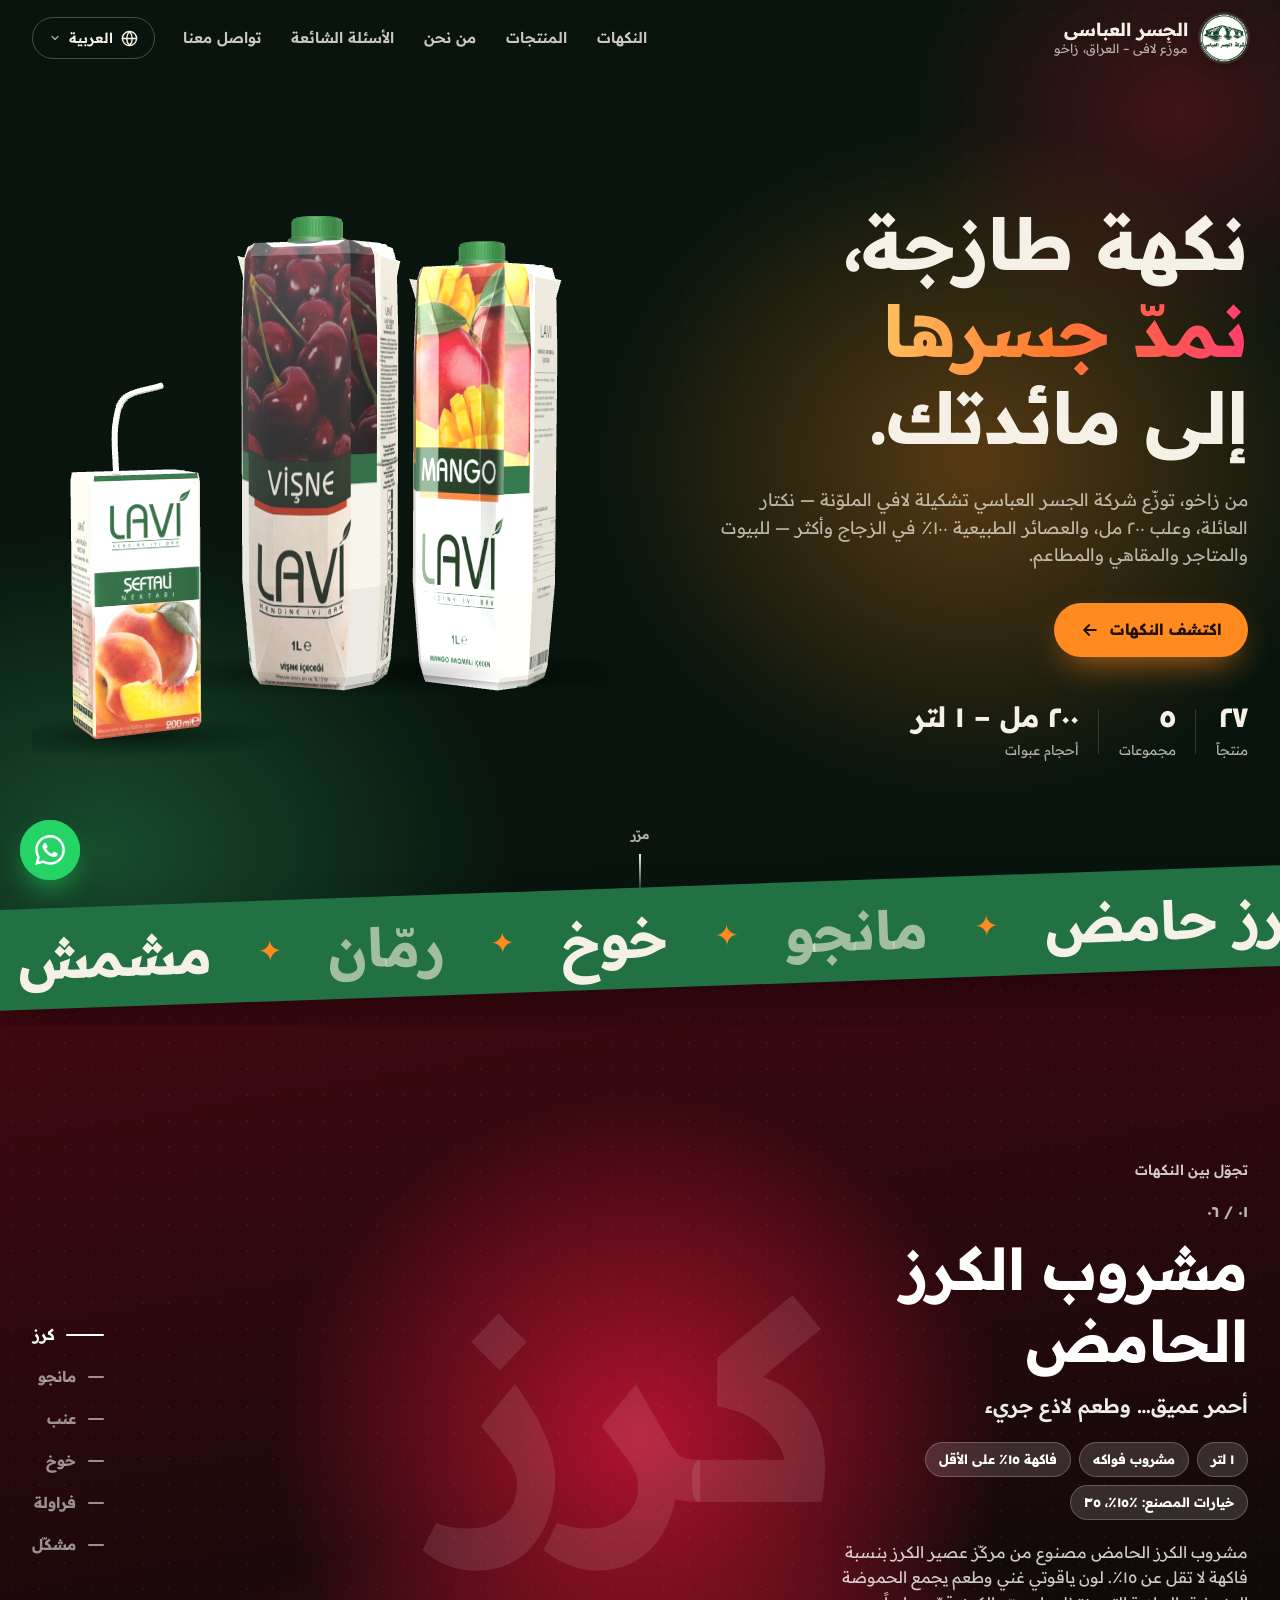
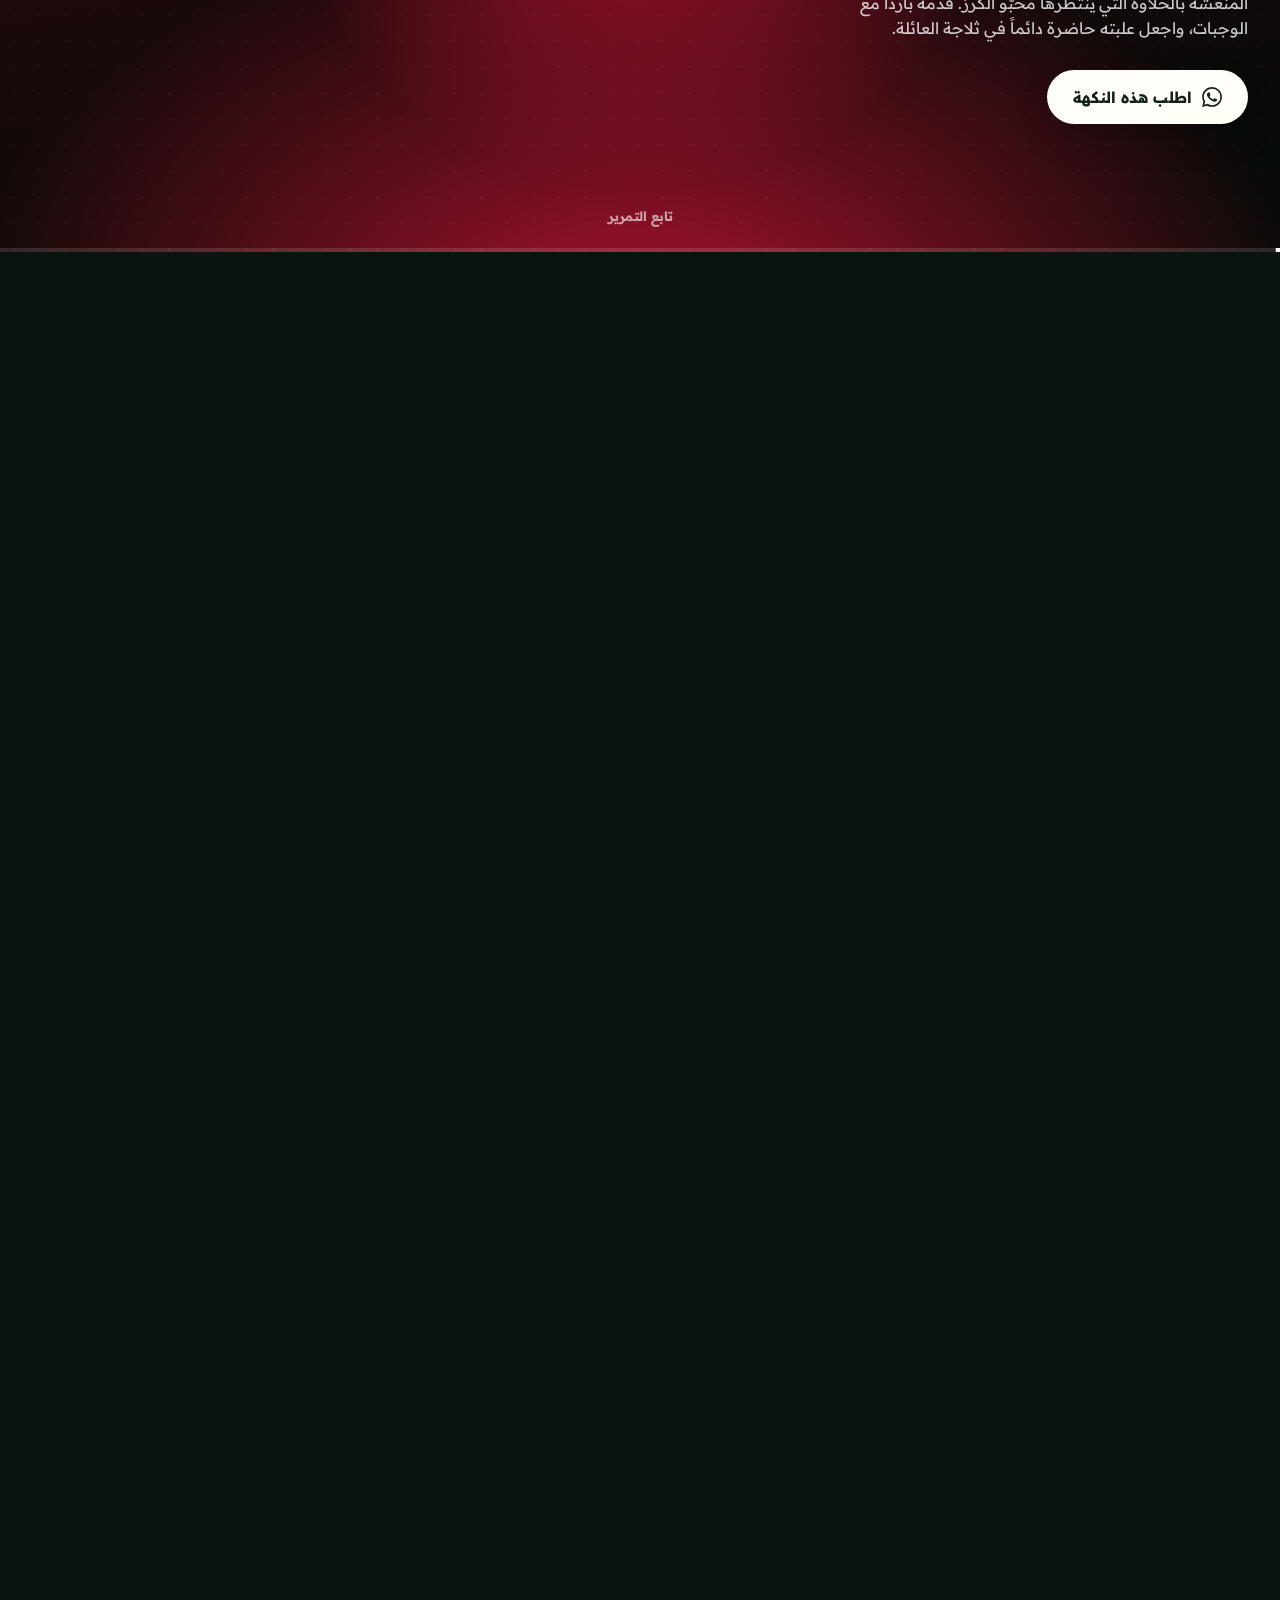
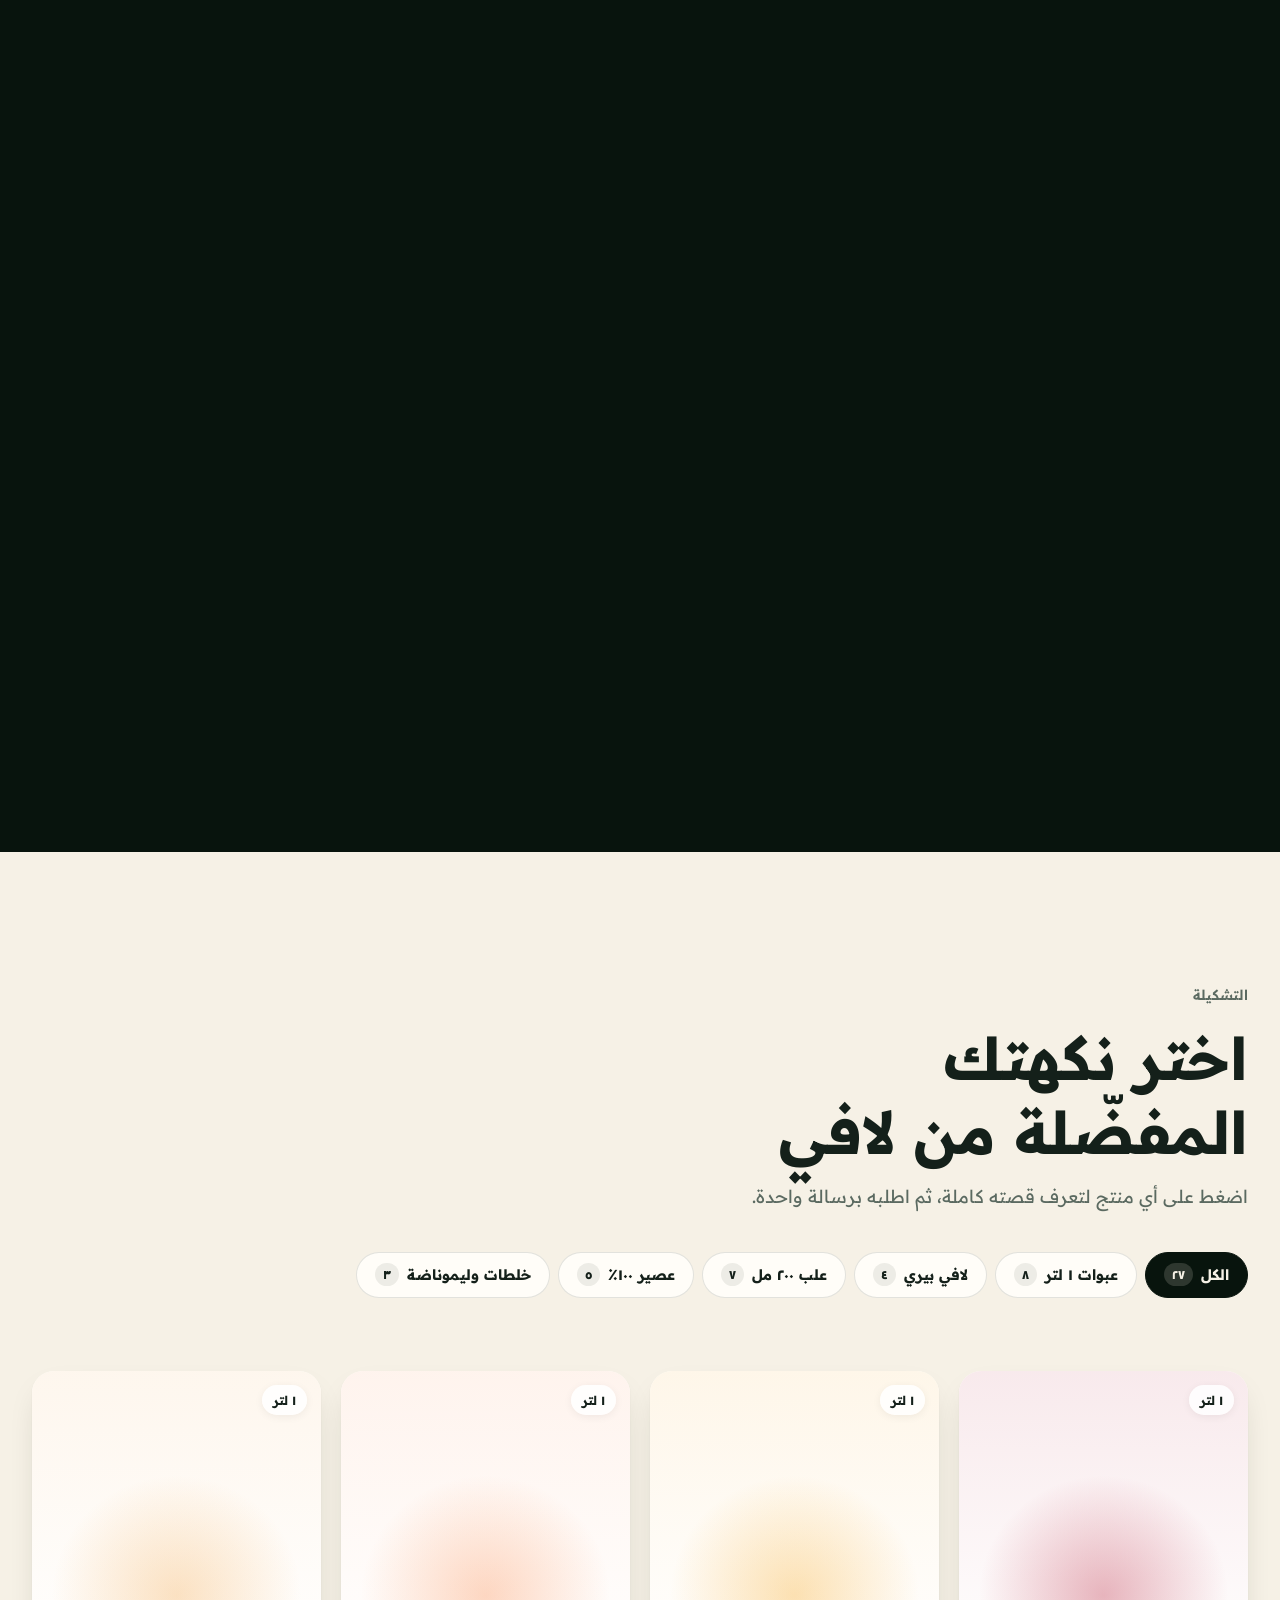
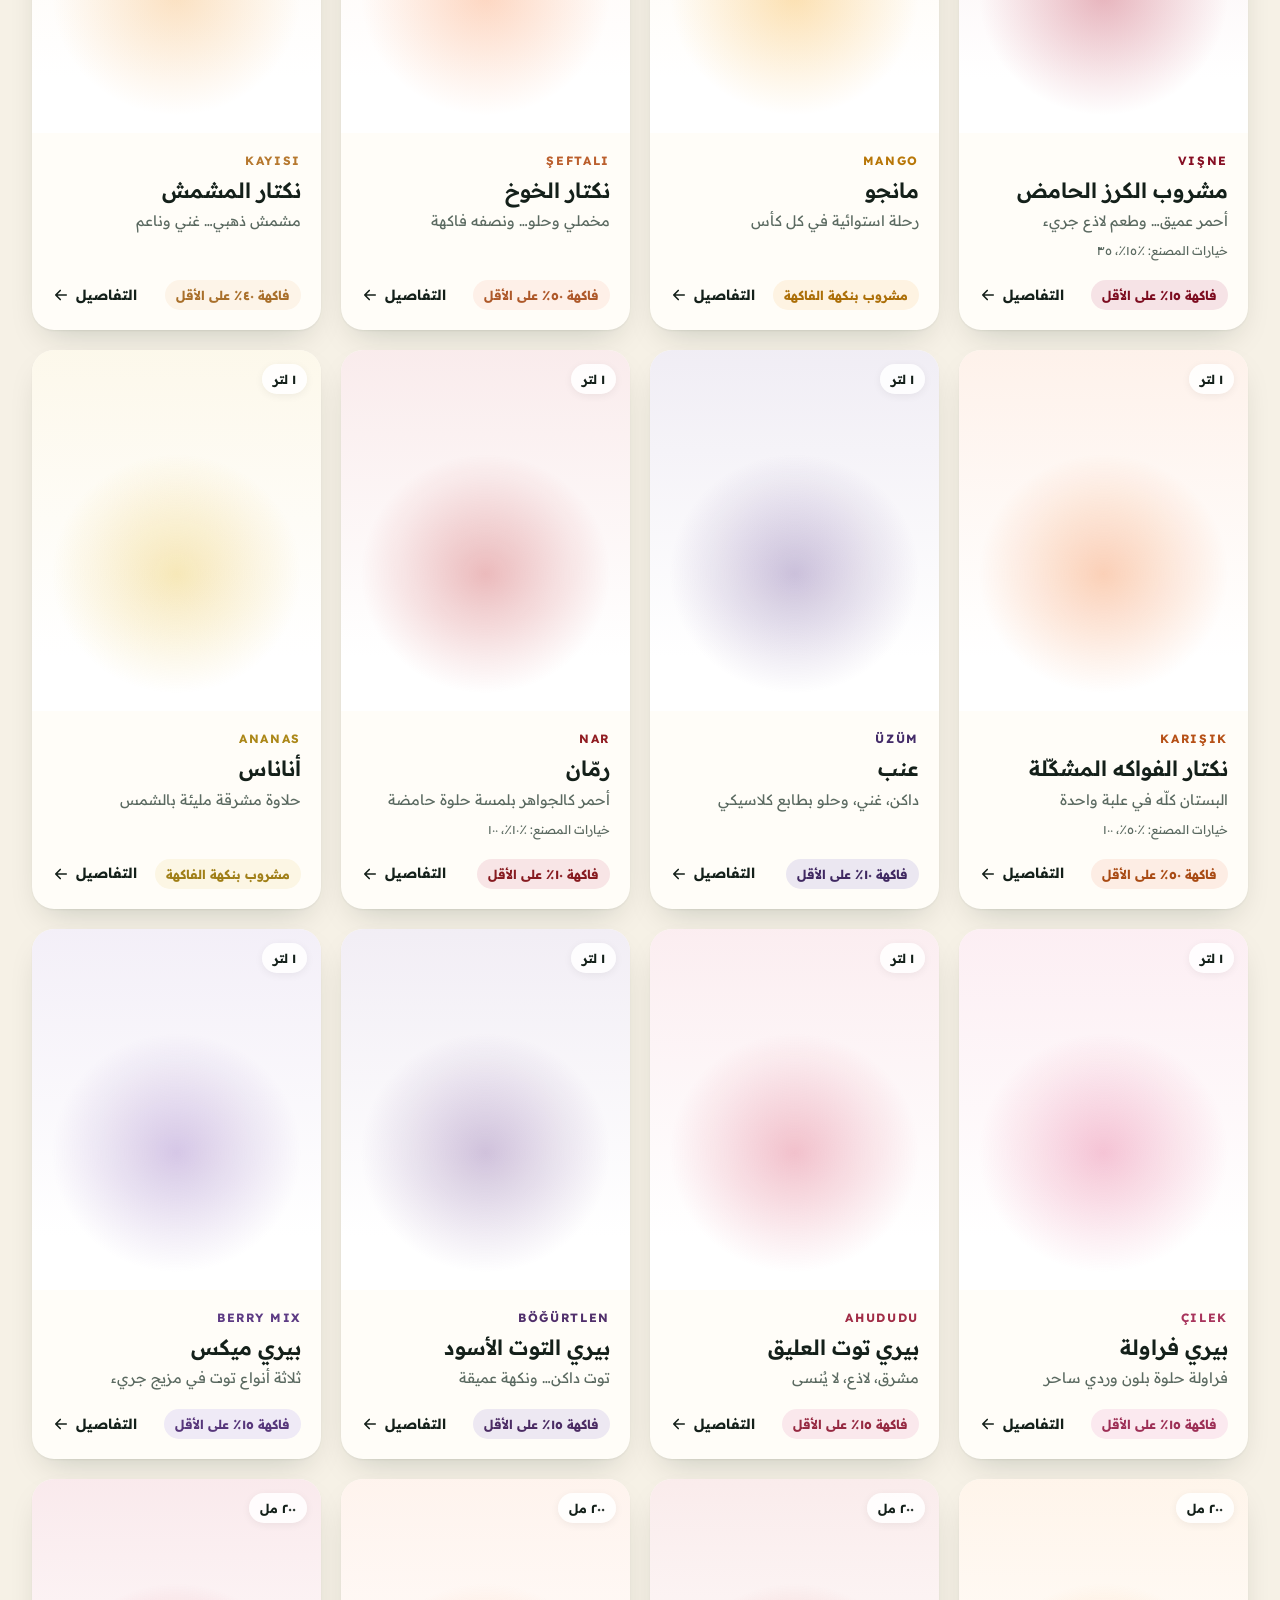
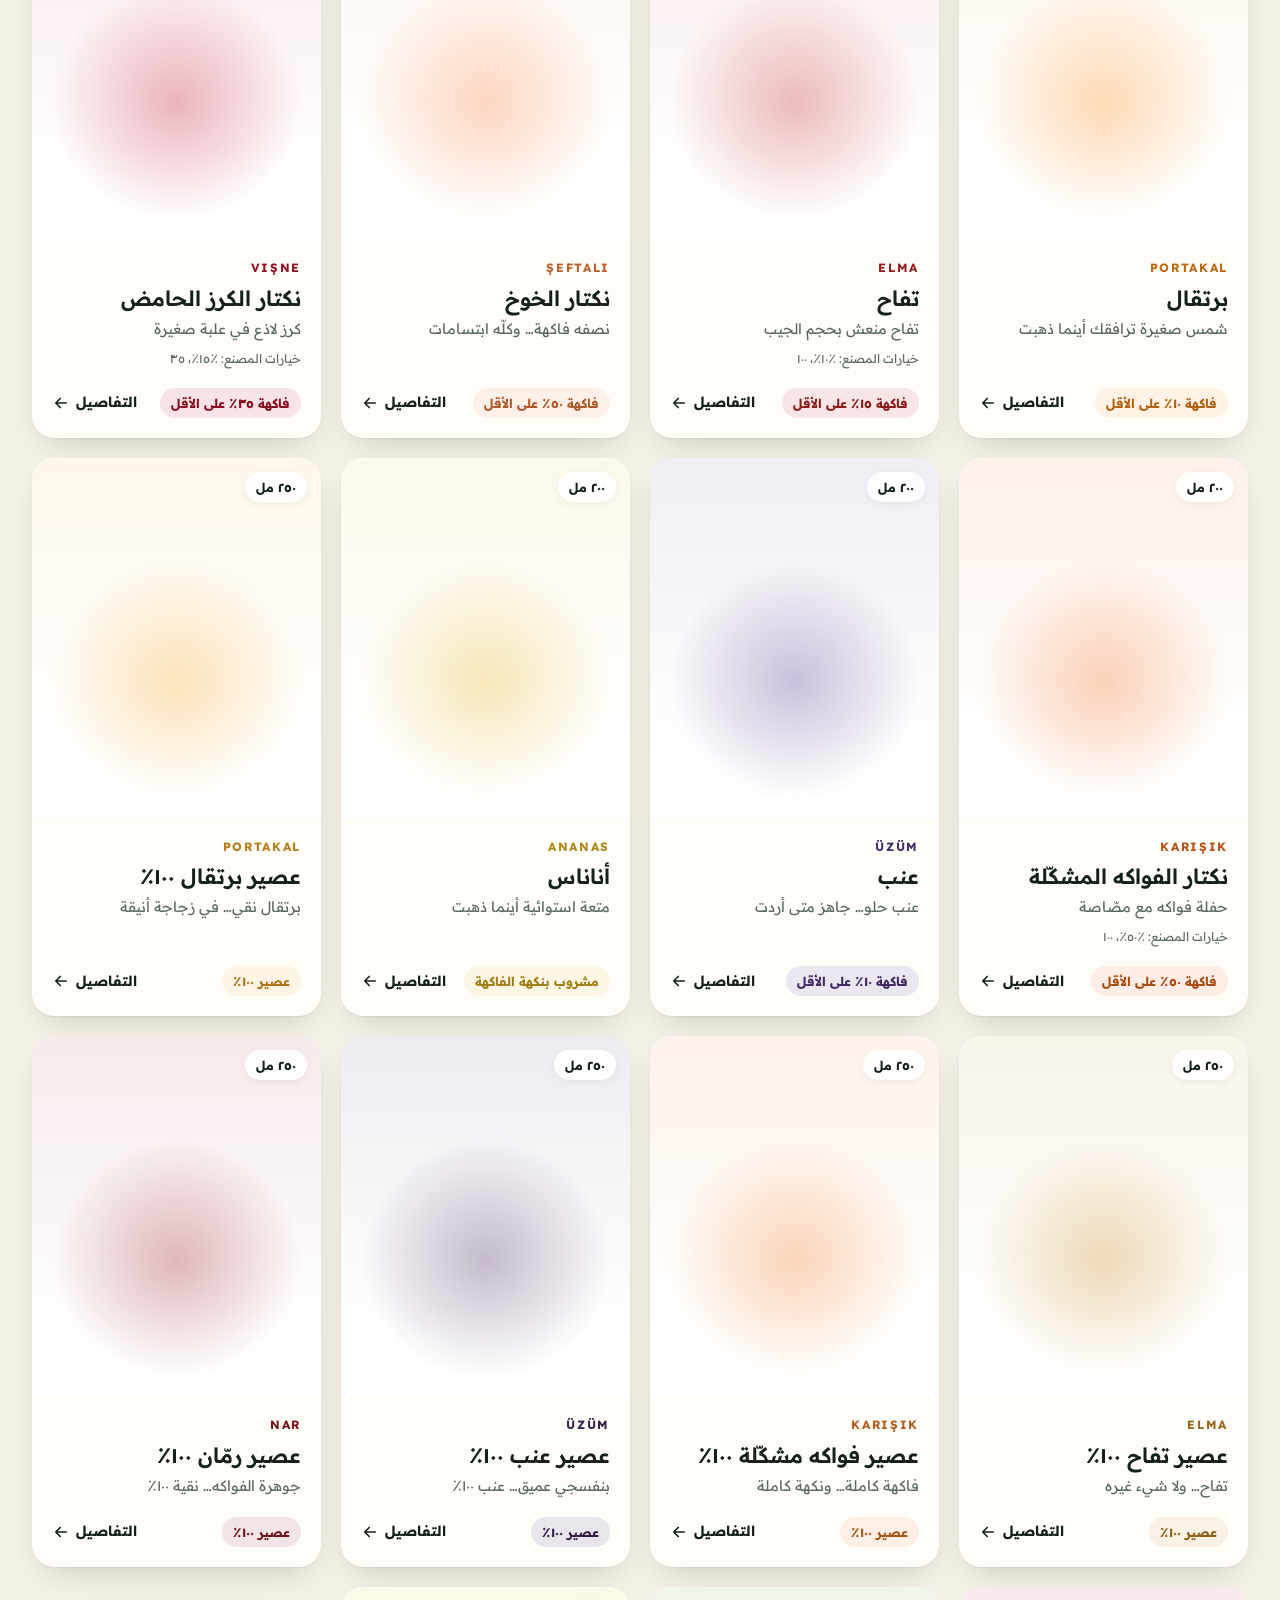
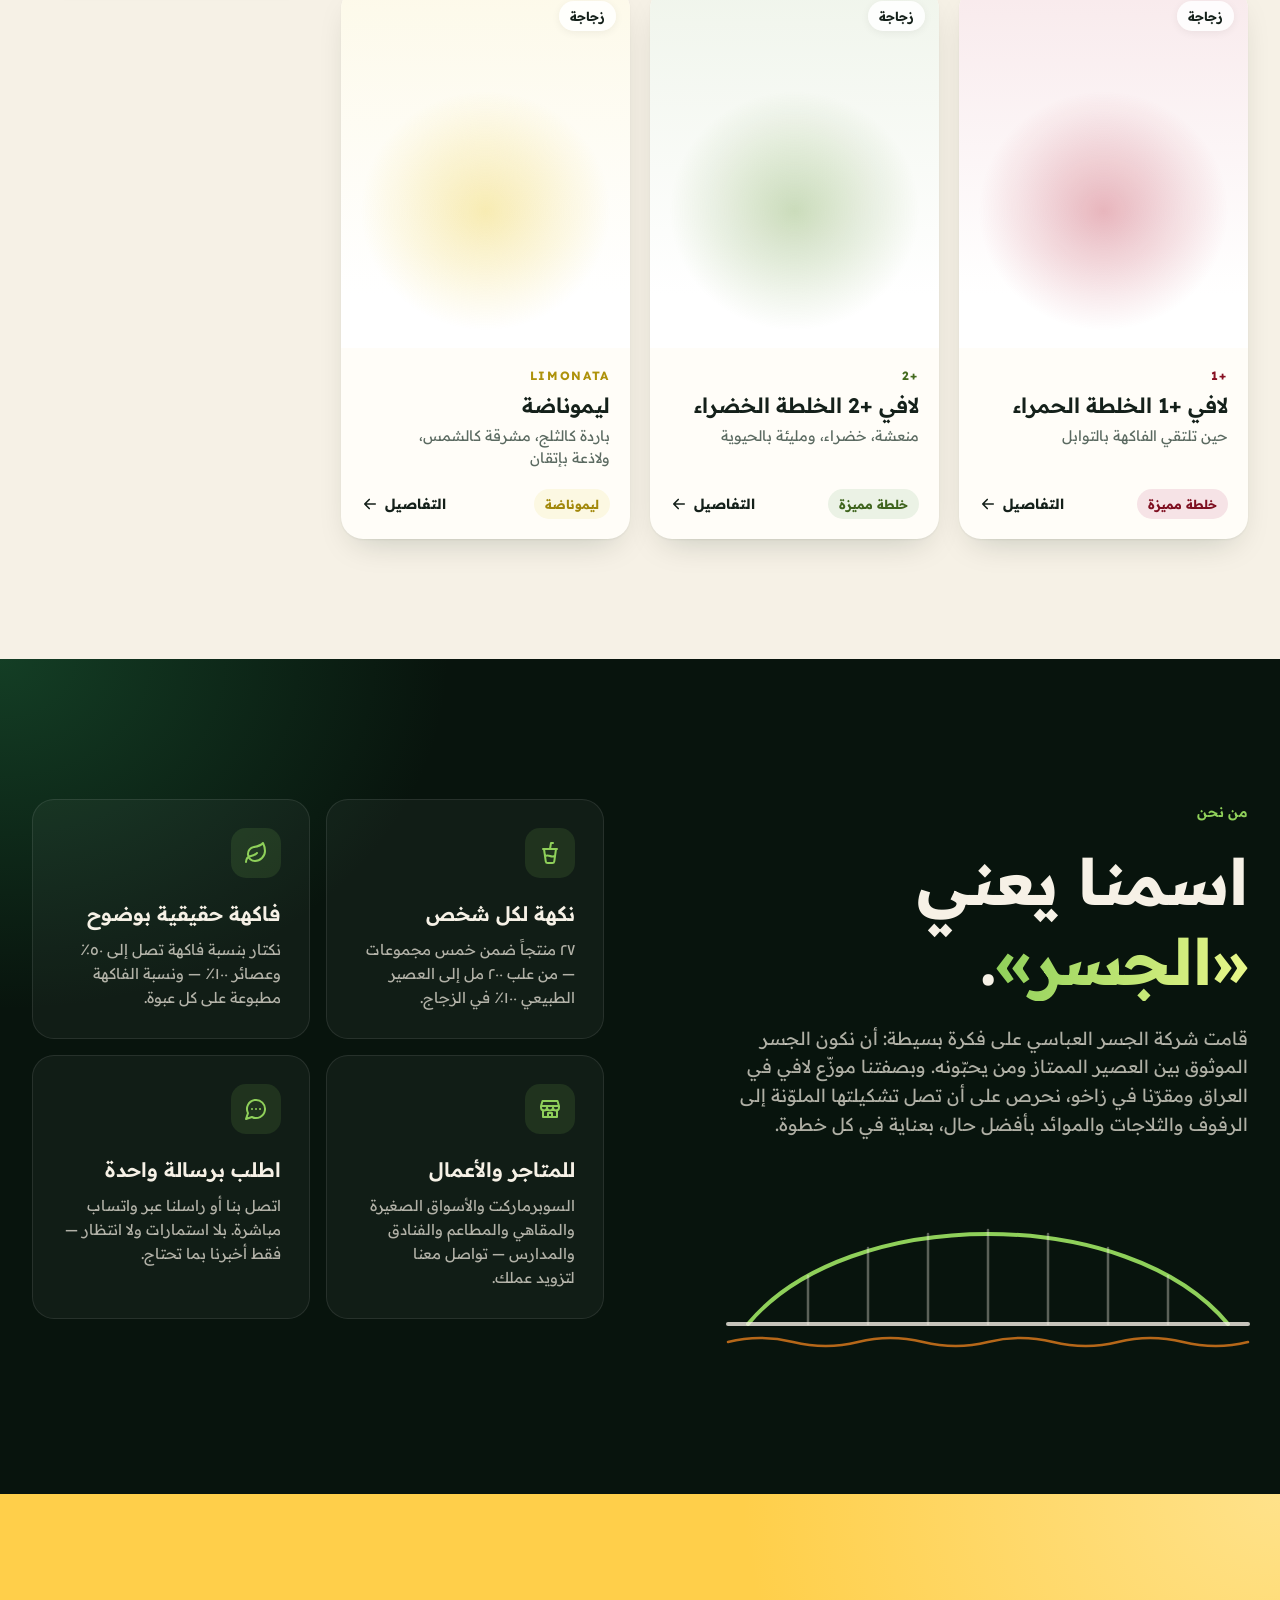
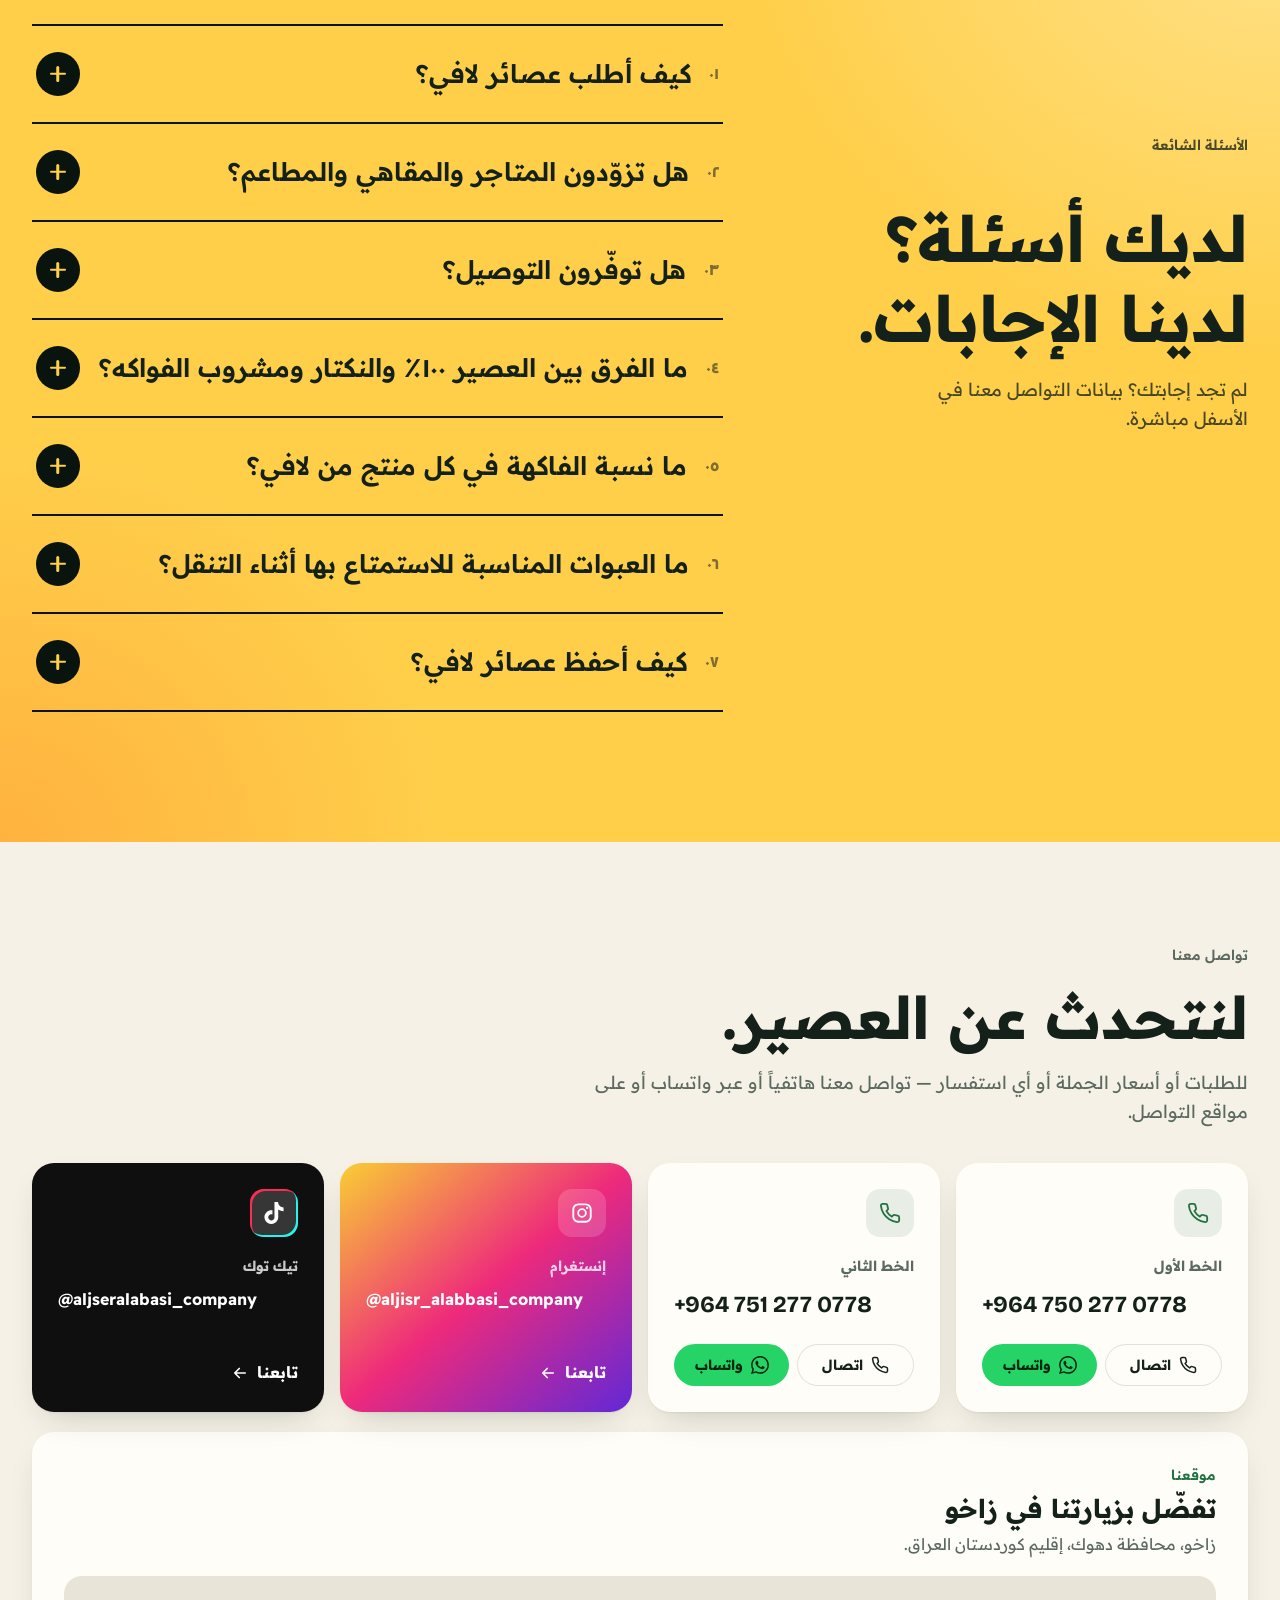
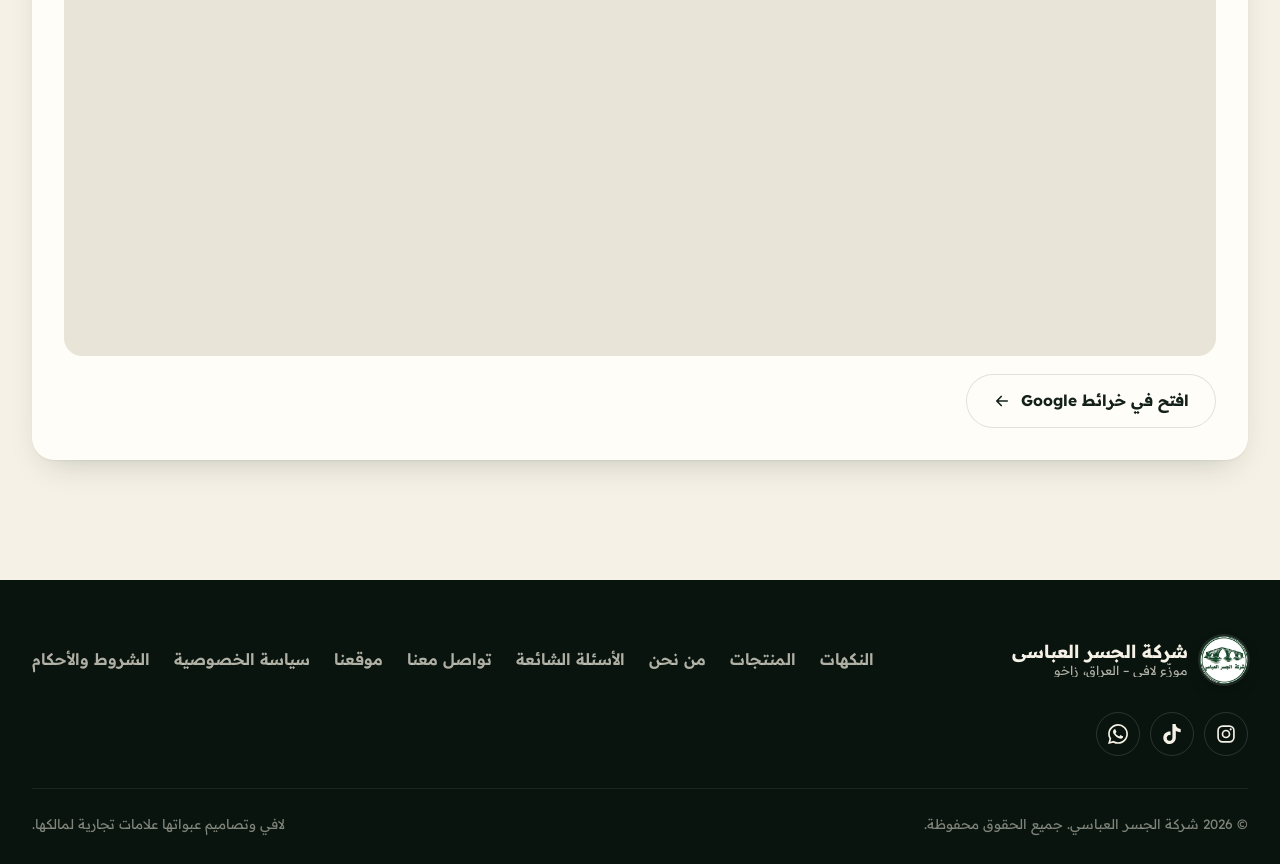
==== commit de5ee06e: "Separate fruit percentages with commas and remove catalogue link" ====
--- a/index.html
+++ b/index.html
@@ -1 +1 @@
-<!doctype html><html lang="ar" dir="rtl"><head><base href="/"><meta charset="utf-8"><meta name="viewport" content="width=device-width, initial-scale=1, viewport-fit=cover"><title>شركة الجسر العباسي — موزّع عصائر لافي في العراق</title><meta name="description" content="شركة الجسر العباسي، موزّع عصائر لافي في العراق ومقرّها زاخو — نكتار ١ لتر، لافي بيري، علب ٢٠٠ مل، عصائر ١٠٠٪ في الزجاج، خلطات مميزة وليموناضة. اطلب عبر الهاتف أو واتساب."><meta name="theme-color" content="#08140d"><link rel="icon" href="favicon.ico" sizes="48x48"><link rel="icon" href="icon-192.png" type="image/png" sizes="192x192"><link rel="apple-touch-icon" href="apple-touch-icon.png"><meta property="og:type" content="website"><meta property="og:title" content="شركة الجسر العباسي — موزّع عصائر لافي في العراق"><meta property="og:locale" content="ar_IQ"><meta property="og:locale:alternate" content="en_US"><meta property="og:description" content="موزّع عصائر لافي في العراق، من زاخو. ٢٧ عصيراً ونكتار — من علب ٢٠٠ مل إلى العصير ١٠٠٪ في الزجاج. اطلب عبر واتساب."><meta property="og:image" content="https://aljisralabbasi.com/assets/7510e6c95f83.jpg"><meta name="twitter:card" content="summary_large_image"><link rel="preconnect" href="https://fonts.googleapis.com"><link rel="preconnect" href="https://fonts.gstatic.com" crossorigin><link rel="stylesheet" href="https://fonts.googleapis.com/css2?family=Bricolage+Grotesque:opsz,wght@12..96,500..800&family=Manrope:wght@300..800&family=Readex+Pro:wght@300..700&display=swap"><link rel="stylesheet" href="assets/7cd161313add.css"><script type="application/ld+json"> [ { "@context": "https://schema.org", "@type": "Organization", "@id": "https://aljisralabbasi.com/#organization", "name": "شركة الجسر العباسي", "alternateName": ["Al-Jisr Al-Abbasi Company", "Al-Jisr Al-Abbasi"], "url": "https://aljisralabbasi.com/", "logo": "https://aljisralabbasi.com/logo.png", "image": "https://aljisralabbasi.com/logo.png", "description": "موزّع عصائر لافي في العراق — LAVI juice distributor in Iraq", "telephone": ["+9647502770778", "+9647512770778"], "address": { "@type": "PostalAddress", "addressLocality": "Zakho", "addressRegion": "Duhok", "addressCountry": "IQ" }, "areaServed": "IQ", "location": { "@type": "Place", "geo": { "@type": "GeoCoordinates", "latitude": 37.1406851, "longitude": 42.6690981 }, "hasMap": "https://maps.google.com/?cid=15047457084699959189" }, "sameAs": ["https://www.instagram.com/aljisr_alabbasi_company/", "https://www.tiktok.com/@aljseralabasi_company"] }, { "@context": "https://schema.org", "@type": "WebSite", "name": "شركة الجسر العباسي", "alternateName": "Al-Jisr Al-Abbasi Company", "url": "https://aljisralabbasi.com/", "inLanguage": ["ar", "ckb", "kmr", "en"], "publisher": { "@id": "https://aljisralabbasi.com/#organization" } } ] </script><script>document.documentElement.classList.add('js');</script><link rel="canonical" href="https://aljisralabbasi.com/"><meta property="og:url" content="https://aljisralabbasi.com/"></head><body><svg width="0" height="0" style="position:absolute" aria-hidden="true"><symbol id="i-wa" viewBox="0 0 24 24"><path fill="currentColor" d="M17.47 14.38c-.3-.15-1.76-.87-2.03-.97-.27-.1-.47-.15-.67.15-.2.3-.77.97-.94 1.16-.17.2-.35.22-.64.07-.3-.15-1.26-.46-2.39-1.47-.88-.79-1.48-1.76-1.65-2.06-.17-.3-.02-.46.13-.6.13-.14.3-.35.45-.52.15-.18.2-.3.3-.5.1-.2.05-.37-.03-.52-.07-.15-.67-1.61-.92-2.2-.24-.59-.49-.5-.67-.51h-.57c-.2 0-.52.07-.79.37-.27.3-1.04 1.02-1.04 2.48s1.07 2.88 1.21 3.07c.15.2 2.1 3.2 5.08 4.49.71.31 1.26.49 1.7.63.71.22 1.36.19 1.87.12.57-.09 1.76-.72 2-1.41.25-.7.25-1.29.18-1.41-.08-.13-.28-.2-.57-.35M12.05 21.79h-.01a9.87 9.87 0 0 1-5.03-1.38l-.36-.21-3.74.98 1-3.65-.24-.37a9.86 9.86 0 0 1-1.51-5.26c0-5.45 4.44-9.88 9.89-9.88 2.64 0 5.12 1.03 6.99 2.9a9.83 9.83 0 0 1 2.89 6.99c0 5.45-4.44 9.88-9.88 9.88m8.41-18.3A11.82 11.82 0 0 0 12.05 0C5.5 0 .16 5.34.16 11.89c0 2.1.55 4.14 1.59 5.95L.06 24l6.3-1.65a11.88 11.88 0 0 0 5.68 1.45h.01c6.55 0 11.89-5.34 11.89-11.89 0-3.18-1.24-6.16-3.48-8.41"/></symbol><symbol id="i-phone" viewBox="0 0 24 24"><path fill="none" stroke="currentColor" stroke-width="2" stroke-linecap="round" stroke-linejoin="round" d="M22 16.92v3a2 2 0 0 1-2.18 2 19.8 19.8 0 0 1-8.63-3.07 19.5 19.5 0 0 1-6-6A19.8 19.8 0 0 1 2.12 4.18 2 2 0 0 1 4.11 2h3a2 2 0 0 1 2 1.72c.13.96.36 1.9.7 2.81a2 2 0 0 1-.45 2.11L8.09 9.91a16 16 0 0 0 6 6l1.27-1.27a2 2 0 0 1 2.11-.45c.91.34 1.85.57 2.81.7A2 2 0 0 1 22 16.92z"/></symbol><symbol id="i-ig" viewBox="0 0 24 24"><g fill="none" stroke="currentColor" stroke-width="2"><rect x="2.5" y="2.5" width="19" height="19" rx="5.5"/><circle cx="12" cy="12" r="4.2"/></g><circle cx="17.6" cy="6.4" r="1.3" fill="currentColor"/></symbol><symbol id="i-tt" viewBox="0 0 24 24"><path fill="currentColor" d="M12.53.02C13.84 0 15.14.01 16.44 0c.08 1.53.63 3.09 1.75 4.17 1.12 1.11 2.7 1.62 4.24 1.79v4.03c-1.44-.05-2.89-.35-4.2-.97-.57-.26-1.1-.59-1.62-.93-.01 2.92.01 5.84-.02 8.75-.08 1.4-.54 2.79-1.35 3.94-1.31 1.92-3.58 3.17-5.91 3.21-1.43.08-2.86-.31-4.08-1.03-2.02-1.19-3.44-3.37-3.65-5.71-.02-.5-.03-1-.01-1.49.18-1.9 1.12-3.72 2.58-4.96 1.66-1.44 3.98-2.13 6.15-1.72.02 1.48-.04 2.96-.04 4.44-.99-.32-2.15-.23-3.02.37-.63.41-1.11 1.04-1.36 1.75-.21.51-.15 1.07-.14 1.61.24 1.64 1.82 3.02 3.5 2.87 1.12-.01 2.19-.66 2.77-1.61.19-.33.4-.67.41-1.06.1-1.79.06-3.57.07-5.36.01-4.03-.01-8.05.02-12.07z"/></symbol><symbol id="i-arrow" viewBox="0 0 24 24"><path fill="none" stroke="currentColor" stroke-width="2.2" stroke-linecap="round" stroke-linejoin="round" d="M5 12h14M13 6l6 6-6 6"/></symbol><symbol id="i-close" viewBox="0 0 24 24"><path fill="none" stroke="currentColor" stroke-width="2.2" stroke-linecap="round" d="M6 6l12 12M18 6 6 18"/></symbol><symbol id="i-cup" viewBox="0 0 24 24"><path fill="none" stroke="currentColor" stroke-width="2" stroke-linecap="round" stroke-linejoin="round" d="m6 8 1.75 12.28a2 2 0 0 0 2 1.72h4.54a2 2 0 0 0 2-1.72L18 8M5 8h14M7 15a6.5 6.5 0 0 1 5 0 6.5 6.5 0 0 0 5 0M12 8l1-6h2"/></symbol><symbol id="i-leaf" viewBox="0 0 24 24"><path fill="none" stroke="currentColor" stroke-width="2" stroke-linecap="round" stroke-linejoin="round" d="M11 20A7 7 0 0 1 9.8 6.1C15.5 5 17 4.48 19 2c1 2 2 4.18 2 8 0 5.5-4.78 10-10 10ZM2 21c0-3 1.85-5.36 5.08-6C9.5 14.52 12 13 13 12"/></symbol><symbol id="i-store" viewBox="0 0 24 24"><path fill="none" stroke="currentColor" stroke-width="2" stroke-linecap="round" stroke-linejoin="round" d="M3 9 4.5 4h15L21 9M3 9h18v1.5a3 3 0 0 1-6 0 3 3 0 0 1-6 0 3 3 0 0 1-6 0zM5 13v7h14v-7M10 20v-4h4v4"/></symbol><symbol id="i-chat" viewBox="0 0 24 24"><path fill="none" stroke="currentColor" stroke-width="2" stroke-linecap="round" stroke-linejoin="round" d="M7.9 20A9 9 0 1 0 4 16.1L2 22ZM8 12h.01M12 12h.01M16 12h.01"/></symbol><symbol id="i-globe" viewBox="0 0 24 24"><g fill="none" stroke="currentColor" stroke-width="2" stroke-linecap="round" stroke-linejoin="round"><circle cx="12" cy="12" r="10"/><path d="M12 2a14.5 14.5 0 0 0 0 20 14.5 14.5 0 0 0 0-20M2 12h20"/></g></symbol><symbol id="i-caret" viewBox="0 0 24 24"><path fill="none" stroke="currentColor" stroke-width="2.4" stroke-linecap="round" stroke-linejoin="round" d="m6 9 6 6 6-6"/></symbol></svg><a class="skip" href="#main" data-i18n="skip">انتقل إلى المحتوى</a><canvas id="gl" aria-hidden="true"></canvas><header class="nav" id="nav"><div class="container nav__inner"><a class="brand" href="#top"><img class="brand__logo" src="assets/ab579693b133.webp" alt="" width="48" height="48"><span class="brand__text"><strong data-i18n="brand.name">الجسر العباسي</strong><small data-i18n="brand.sub">موزّع لافي – العراق، زاخو</small></span></a><nav class="nav__links" id="menu" data-i18n-aria="aria.main" aria-label="القائمة الرئيسية"><a href="#flavors" data-i18n="nav.flavors">النكهات</a><a href="#products" data-i18n="nav.products">المنتجات</a><a href="#about" data-i18n="nav.about">من نحن</a><a href="#faq" data-i18n="nav.faq">الأسئلة الشائعة</a><a href="#contact" data-i18n="nav.contact">تواصل معنا</a></nav><div class="nav__actions"><div class="langsel"><button class="lang" id="langBtn" type="button" aria-haspopup="true" aria-expanded="false" aria-controls="langMenu" data-i18n-aria="lang.label" aria-label="اللغة"><svg class="lang__globe" aria-hidden="true"><use href="#i-globe"/></svg><span class="lang__full">العربية</span><span class="lang__short">عربي</span><svg class="lang__caret" aria-hidden="true"><use href="#i-caret"/></svg></button><ul class="langsel__menu" id="langMenu" role="menu" hidden></ul></div><button class="burger" id="burger" type="button" aria-expanded="false" aria-controls="menu" data-i18n-aria="nav.menu" aria-label="القائمة"><span></span><span></span></button></div></div></header><main id="main"><section class="hero" id="top"><div class="container hero__grid"><div class="hero__copy"><h1 class="hero__title" data-i18n-html="hero.title">نكهة طازجة، <em>نمدّ جسرها</em> إلى مائدتك.</h1><p class="hero__text" data-i18n="hero.text">من زاخو، توزّع شركة الجسر العباسي تشكيلة لافي الملوّنة — نكتار العائلة، وعلب ٢٠٠ مل، والعصائر الطبيعية ١٠٠٪ في الزجاج وأكثر — للبيوت والمتاجر والمقاهي والمطاعم.</p><div class="hero__ctas"><a class="btn btn--primary" href="#products"><span data-i18n="hero.cta">اكتشف النكهات</span><svg class="flip" aria-hidden="true"><use href="#i-arrow"/></svg></a></div><dl class="hero__stats"><div><dt data-num="27">٢٧</dt><dd data-i18n="hero.s1">منتجاً</dd></div><div><dt data-num="5">٥</dt><dd data-i18n="hero.s2">مجموعات</dd></div><div><dt data-i18n="hero.sizes">٢٠٠ مل – ١ لتر</dt><dd data-i18n="hero.s3">أحجام عبوات</dd></div></dl></div><div class="hero__stage" data-view="hero"><img class="hero__fallback hf2" src="assets/77107925132e.webp" alt="لافي نكتار الكرز الحامض ١ لتر"><img class="hero__fallback hf3" src="assets/7b13fab9efe2.webp" alt="لافي مانجو ١ لتر"><img class="hero__fallback hf1" src="assets/738be30d350b.webp" alt="لافي نكتار الخوخ ٢٠٠ مل"></div></div><a class="hero__scroll" href="#flavors"><span data-i18n="hero.scroll">مرّر</span><i></i></a></section><div class="marquee-wrap" aria-hidden="true"><div class="marquee"><div class="marquee__track" id="marquee"></div></div></div><section class="spin" id="flavors"><div class="spin__sticky"><div class="spin__bg"></div><div class="spin__word" id="spinWord" aria-hidden="true"></div><div class="container spin__layout"><div class="spin__info" id="spinInfo" aria-live="polite"><p class="eyebrow eyebrow--light" data-i18n="spin.eyebrow">تجوّل بين النكهات</p><p class="spin__count"><span id="spinNum">01</span> / <span id="spinTotal">06</span></p><h2 class="spin__name" id="spinName"></h2><p class="spin__tag" id="spinTag"></p><ul class="chips" id="spinChips"></ul><p class="spin__desc" id="spinDesc"></p><a class="btn btn--light" id="spinOrder" href="#" target="_blank" rel="noopener"><svg aria-hidden="true"><use href="#i-wa"/></svg><span data-i18n="spin.order">اطلب هذه النكهة</span></a></div><div class="spin__stage" data-view="showcase"><img class="spin__fallback" id="spinImg" alt=""></div><ol class="spin__list" id="spinList"></ol></div><p class="spin__hint" data-i18n="spin.hint">تابع التمرير</p><div class="spin__progress"><span id="spinBar"></span></div></div></section><section class="collection" id="products"><div class="container"><header class="section-head" data-reveal><p class="eyebrow" data-i18n="coll.eyebrow">التشكيلة</p><h2 data-i18n="coll.title">اختر نكهتك المفضّلة من لافي</h2><p data-i18n="coll.text">اضغط على أي منتج لتعرف قصته كاملة، ثم اطلبه برسالة واحدة.</p></header><div class="tabs" id="tabs" role="tablist"></div><p class="tabs__blurb" id="collBlurb" aria-live="polite"></p><div class="grid" id="grid"></div></div></section><section class="about" id="about"><div class="container about__grid"><div class="about__intro" data-reveal><p class="eyebrow eyebrow--leaf" data-i18n="about.eyebrow">من نحن</p><h2 data-i18n-html="about.title">اسمنا يعني <em>«الجسر»</em>.</h2><p class="about__text" data-i18n="about.text">قامت شركة الجسر العباسي على فكرة بسيطة: أن نكون الجسر الموثوق بين العصير الممتاز ومن يحبّونه. وبصفتنا موزّع لافي في العراق ومقرّنا في زاخو، نحرص على أن تصل تشكيلتها الملوّنة إلى الرفوف والثلاجات والموائد بأفضل حال، بعناية في كل خطوة.</p><svg class="bridge-art" viewBox="0 0 520 170" aria-hidden="true"><path class="ba-arch" d="M20 140 C 120 20, 400 20, 500 140"/><path class="ba-deck" d="M0 140 H520"/><path class="ba-rib" d="M80 140 V92 M140 140 V64 M200 140 V50 M260 140 V46 M320 140 V50 M380 140 V64 M440 140 V92"/><path class="ba-water" d="M0 158 Q 32 150 65 158 T 130 158 T 195 158 T 260 158 T 325 158 T 390 158 T 455 158 T 520 158"/></svg></div><div class="features"><article class="feature" data-reveal><span class="feature__icon"><svg aria-hidden="true"><use href="#i-cup"/></svg></span><h3 data-i18n="f1.t">نكهة لكل شخص</h3><p data-i18n="f1.d">٢٧ منتجاً ضمن خمس مجموعات — من علب ٢٠٠ مل إلى العصير الطبيعي ١٠٠٪ في الزجاج.</p></article><article class="feature" data-reveal><span class="feature__icon"><svg aria-hidden="true"><use href="#i-leaf"/></svg></span><h3 data-i18n="f2.t">فاكهة حقيقية بوضوح</h3><p data-i18n="f2.d">نكتار بنسبة فاكهة تصل إلى ٥٠٪ وعصائر ١٠٠٪ — ونسبة الفاكهة مطبوعة على كل عبوة.</p></article><article class="feature" data-reveal><span class="feature__icon"><svg aria-hidden="true"><use href="#i-store"/></svg></span><h3 data-i18n="f3.t">للمتاجر والأعمال</h3><p data-i18n="f3.d">السوبرماركت والأسواق الصغيرة والمقاهي والمطاعم والفنادق والمدارس — تواصل معنا لتزويد عملك.</p></article><article class="feature" data-reveal><span class="feature__icon"><svg aria-hidden="true"><use href="#i-chat"/></svg></span><h3 data-i18n="f4.t">اطلب برسالة واحدة</h3><p data-i18n="f4.d">اتصل بنا أو راسلنا عبر واتساب مباشرة. بلا استمارات ولا انتظار — فقط أخبرنا بما تحتاج.</p></article></div></div></section><section class="faq" id="faq"><div class="container faq__grid"><div class="faq__head" data-reveal><p class="eyebrow eyebrow--dark" data-i18n="faq.eyebrow">الأسئلة الشائعة</p><h2 data-i18n="faq.title">لديك أسئلة؟ لدينا الإجابات.</h2><p data-i18n="faq.text">لم تجد إجابتك؟ بيانات التواصل معنا في الأسفل مباشرة.</p></div><div class="faq__list" id="faqList"></div></div></section><section class="contact" id="contact"><div class="container"><header class="section-head" data-reveal><p class="eyebrow" data-i18n="contact.eyebrow">تواصل معنا</p><h2 data-i18n="contact.title">لنتحدث عن العصير.</h2><p data-i18n="contact.text">للطلبات أو أسعار الجملة أو أي استفسار — تواصل معنا هاتفياً أو عبر واتساب أو على مواقع التواصل.</p></header><div class="contact__grid"><article class="ccard" data-reveal><span class="ccard__icon"><svg aria-hidden="true"><use href="#i-phone"/></svg></span><p class="ccard__label" data-i18n="contact.line1">الخط الأول</p><a class="ccard__value" data-tel="0" data-phone="0" href="#" dir="ltr"></a><div class="ccard__btns"><a class="btn btn--outline btn--sm" data-tel="0" href="#"><svg aria-hidden="true"><use href="#i-phone"/></svg><span data-i18n="contact.call">اتصال</span></a><a class="btn btn--wa btn--sm" data-wa-line="0" href="#"><svg aria-hidden="true"><use href="#i-wa"/></svg><span data-i18n="contact.wa">واتساب</span></a></div></article><article class="ccard" data-reveal><span class="ccard__icon"><svg aria-hidden="true"><use href="#i-phone"/></svg></span><p class="ccard__label" data-i18n="contact.line2">الخط الثاني</p><a class="ccard__value" data-tel="1" data-phone="1" href="#" dir="ltr"></a><div class="ccard__btns"><a class="btn btn--outline btn--sm" data-tel="1" href="#"><svg aria-hidden="true"><use href="#i-phone"/></svg><span data-i18n="contact.call">اتصال</span></a><a class="btn btn--wa btn--sm" data-wa-line="1" href="#"><svg aria-hidden="true"><use href="#i-wa"/></svg><span data-i18n="contact.wa">واتساب</span></a></div></article><a class="ccard ccard--ig" data-ig href="#" target="_blank" rel="noopener" data-reveal><span class="ccard__icon"><svg aria-hidden="true"><use href="#i-ig"/></svg></span><p class="ccard__label" data-i18n="contact.ig">إنستغرام</p><span class="ccard__value ccard__value--sm" dir="ltr">@aljisr_alabbasi_company</span><span class="ccard__go"><span data-i18n="contact.follow">تابعنا</span><svg class="flip" aria-hidden="true"><use href="#i-arrow"/></svg></span></a><a class="ccard ccard--tt" data-tt href="#" target="_blank" rel="noopener" data-reveal><span class="ccard__icon"><svg aria-hidden="true"><use href="#i-tt"/></svg></span><p class="ccard__label" data-i18n="contact.tt">تيك توك</p><span class="ccard__value ccard__value--sm" dir="ltr">@aljseralabasi_company</span><span class="ccard__go"><span data-i18n="contact.follow">تابعنا</span><svg class="flip" aria-hidden="true"><use href="#i-arrow"/></svg></span></a></div><div class="reach"><div class="findus" id="find-us" data-reveal><div class="findus__head"><p class="eyebrow" data-i18n="find.eyebrow">موقعنا</p><h3 data-i18n="find.title">تفضّل بزيارتنا في زاخو</h3><p class="findus__addr" id="findAddr" data-i18n="find.text">استلم طلبك أو تحدّث معنا عن تزويد متجرك أو عملك.</p></div><div class="findus__map" id="findMap"><div class="findus__ask"><span class="findus__pin" aria-hidden="true"></span><p data-i18n="find.ask">تحتاج إلى الاتجاهات؟ راسلنا عبر واتساب وسنرسل لك موقعنا مباشرة.</p><a class="btn btn--wa" data-wa="location" href="#"><svg aria-hidden="true"><use href="#i-wa"/></svg><span data-i18n="find.askBtn">احصل على موقعنا</span></a></div></div><a class="btn btn--outline findus__open" id="findOpen" href="#" target="_blank" rel="noopener" hidden><span data-i18n="find.open">افتح في خرائط Google</span><svg class="flip" aria-hidden="true"><use href="#i-arrow"/></svg></a></div></div></div></section></main><footer class="footer"><div class="container footer__inner"><a class="brand" href="#top"><img class="brand__logo" src="assets/ab579693b133.webp" alt="" width="48" height="48"><span class="brand__text"><strong data-i18n="company">شركة الجسر العباسي</strong><small data-i18n="brand.sub">موزّع لافي – العراق، زاخو</small></span></a><nav class="footer__links" data-i18n-aria="aria.footer" aria-label="روابط أسفل الصفحة"><a href="#flavors" data-i18n="nav.flavors">النكهات</a><a href="#products" data-i18n="nav.products">المنتجات</a><a href="#about" data-i18n="nav.about">من نحن</a><a href="#faq" data-i18n="nav.faq">الأسئلة الشائعة</a><a href="#contact" data-i18n="nav.contact">تواصل معنا</a><a href="#find-us" data-i18n="nav.find">موقعنا</a><a href="/privacy/" data-i18n="footer.privacy">سياسة الخصوصية</a><a href="/terms/" data-i18n="footer.terms">الشروط والأحكام</a></nav><div class="footer__social"><a data-ig href="#" target="_blank" rel="noopener" data-i18n-aria="contact.ig" aria-label="إنستغرام"><svg aria-hidden="true"><use href="#i-ig"/></svg></a><a data-tt href="#" target="_blank" rel="noopener" data-i18n-aria="contact.tt" aria-label="تيك توك"><svg aria-hidden="true"><use href="#i-tt"/></svg></a><a data-wa="general" href="#" data-i18n-aria="contact.wa" aria-label="واتساب"><svg aria-hidden="true"><use href="#i-wa"/></svg></a></div></div><div class="container footer__legal"><p>© <span id="year">2026</span> <span data-i18n="company">شركة الجسر العباسي</span>. <span data-i18n="footer.rights">جميع الحقوق محفوظة.</span></p><p data-i18n="footer.tm">لافي وتصاميم عبواتها علامات تجارية لمالكها.</p></div></footer><a class="float-wa" data-wa="general" href="#" data-i18n-aria="float.wa" aria-label="تحدث معنا على واتساب"><svg aria-hidden="true"><use href="#i-wa"/></svg></a><div class="modal" id="modal" hidden role="dialog" aria-modal="true" aria-labelledby="mName"><div class="modal__backdrop" data-close></div><div class="modal__panel"><button class="modal__close" type="button" data-close data-i18n-aria="modal.close" aria-label="إغلاق"><svg aria-hidden="true"><use href="#i-close"/></svg></button><div class="modal__stage" id="mStage" data-view="modal"><img id="mImg" alt=""><p class="modal__drag" data-i18n="modal.drag">اسحب للتدوير</p></div><div class="modal__info"><p class="eyebrow" id="mLine"></p><h2 class="modal__name" id="mName"></h2><p class="modal__tr" id="mTr"></p><p class="modal__tag" id="mTag"></p><p class="modal__desc" id="mDesc"></p><dl class="specs" id="mSpecs"></dl><section class="factory-options" id="mFactory" hidden aria-labelledby="mFactoryTitle"><h3 id="mFactoryTitle" data-i18n="factory.title">خيارات نسبة الفاكهة لدى المصنع</h3><ul id="mFactoryList"></ul><p id="mFactoryPack"></p><p data-i18n="factory.note">تركيبات منفصلة يعرضها المصنع بهذا الحجم. تواصل معنا لتأكيد التوفّر.</p><a id="mFactorySource" href="#" target="_blank" rel="noopener" data-i18n="factory.source">عرض كتالوج المصنع</a></section><div class="modal__btns"><a class="btn btn--wa" id="mOrder" href="#" target="_blank" rel="noopener"><svg aria-hidden="true"><use href="#i-wa"/></svg><span data-i18n="modal.order">اطلب عبر واتساب</span></a><a class="btn btn--outline" id="mCall" href="#"><svg aria-hidden="true"><use href="#i-phone"/></svg><span data-i18n="modal.call">اتصل للطلب</span></a></div><div class="modal__nav"><button type="button" id="mPrev" data-i18n-aria="modal.prev" aria-label="المنتج السابق"><svg class="flip rot" aria-hidden="true"><use href="#i-arrow"/></svg></button><button type="button" id="mNext" data-i18n-aria="modal.next" aria-label="المنتج التالي"><svg class="flip" aria-hidden="true"><use href="#i-arrow"/></svg></button></div></div></div></div><script src="assets/69e4ff71cd63.js"></script><script type="module" src="assets/505924c0cb0a.js"></script></body></html>+<!doctype html><html lang="ar" dir="rtl"><head><base href="/"><meta charset="utf-8"><meta name="viewport" content="width=device-width, initial-scale=1, viewport-fit=cover"><title>شركة الجسر العباسي — موزّع عصائر لافي في العراق</title><meta name="description" content="شركة الجسر العباسي، موزّع عصائر لافي في العراق ومقرّها زاخو — نكتار ١ لتر، لافي بيري، علب ٢٠٠ مل، عصائر ١٠٠٪ في الزجاج، خلطات مميزة وليموناضة. اطلب عبر الهاتف أو واتساب."><meta name="theme-color" content="#08140d"><link rel="icon" href="favicon.ico" sizes="48x48"><link rel="icon" href="icon-192.png" type="image/png" sizes="192x192"><link rel="apple-touch-icon" href="apple-touch-icon.png"><meta property="og:type" content="website"><meta property="og:title" content="شركة الجسر العباسي — موزّع عصائر لافي في العراق"><meta property="og:locale" content="ar_IQ"><meta property="og:locale:alternate" content="en_US"><meta property="og:description" content="موزّع عصائر لافي في العراق، من زاخو. ٢٧ عصيراً ونكتار — من علب ٢٠٠ مل إلى العصير ١٠٠٪ في الزجاج. اطلب عبر واتساب."><meta property="og:image" content="https://aljisralabbasi.com/assets/7510e6c95f83.jpg"><meta name="twitter:card" content="summary_large_image"><link rel="preconnect" href="https://fonts.googleapis.com"><link rel="preconnect" href="https://fonts.gstatic.com" crossorigin><link rel="stylesheet" href="https://fonts.googleapis.com/css2?family=Bricolage+Grotesque:opsz,wght@12..96,500..800&family=Manrope:wght@300..800&family=Readex+Pro:wght@300..700&display=swap"><link rel="stylesheet" href="assets/28851760e56c.css"><script type="application/ld+json"> [ { "@context": "https://schema.org", "@type": "Organization", "@id": "https://aljisralabbasi.com/#organization", "name": "شركة الجسر العباسي", "alternateName": ["Al-Jisr Al-Abbasi Company", "Al-Jisr Al-Abbasi"], "url": "https://aljisralabbasi.com/", "logo": "https://aljisralabbasi.com/logo.png", "image": "https://aljisralabbasi.com/logo.png", "description": "موزّع عصائر لافي في العراق — LAVI juice distributor in Iraq", "telephone": ["+9647502770778", "+9647512770778"], "address": { "@type": "PostalAddress", "addressLocality": "Zakho", "addressRegion": "Duhok", "addressCountry": "IQ" }, "areaServed": "IQ", "location": { "@type": "Place", "geo": { "@type": "GeoCoordinates", "latitude": 37.1406851, "longitude": 42.6690981 }, "hasMap": "https://maps.google.com/?cid=15047457084699959189" }, "sameAs": ["https://www.instagram.com/aljisr_alabbasi_company/", "https://www.tiktok.com/@aljseralabasi_company"] }, { "@context": "https://schema.org", "@type": "WebSite", "name": "شركة الجسر العباسي", "alternateName": "Al-Jisr Al-Abbasi Company", "url": "https://aljisralabbasi.com/", "inLanguage": ["ar", "ckb", "kmr", "en"], "publisher": { "@id": "https://aljisralabbasi.com/#organization" } } ] </script><script>document.documentElement.classList.add('js');</script><link rel="canonical" href="https://aljisralabbasi.com/"><meta property="og:url" content="https://aljisralabbasi.com/"></head><body><svg width="0" height="0" style="position:absolute" aria-hidden="true"><symbol id="i-wa" viewBox="0 0 24 24"><path fill="currentColor" d="M17.47 14.38c-.3-.15-1.76-.87-2.03-.97-.27-.1-.47-.15-.67.15-.2.3-.77.97-.94 1.16-.17.2-.35.22-.64.07-.3-.15-1.26-.46-2.39-1.47-.88-.79-1.48-1.76-1.65-2.06-.17-.3-.02-.46.13-.6.13-.14.3-.35.45-.52.15-.18.2-.3.3-.5.1-.2.05-.37-.03-.52-.07-.15-.67-1.61-.92-2.2-.24-.59-.49-.5-.67-.51h-.57c-.2 0-.52.07-.79.37-.27.3-1.04 1.02-1.04 2.48s1.07 2.88 1.21 3.07c.15.2 2.1 3.2 5.08 4.49.71.31 1.26.49 1.7.63.71.22 1.36.19 1.87.12.57-.09 1.76-.72 2-1.41.25-.7.25-1.29.18-1.41-.08-.13-.28-.2-.57-.35M12.05 21.79h-.01a9.87 9.87 0 0 1-5.03-1.38l-.36-.21-3.74.98 1-3.65-.24-.37a9.86 9.86 0 0 1-1.51-5.26c0-5.45 4.44-9.88 9.89-9.88 2.64 0 5.12 1.03 6.99 2.9a9.83 9.83 0 0 1 2.89 6.99c0 5.45-4.44 9.88-9.88 9.88m8.41-18.3A11.82 11.82 0 0 0 12.05 0C5.5 0 .16 5.34.16 11.89c0 2.1.55 4.14 1.59 5.95L.06 24l6.3-1.65a11.88 11.88 0 0 0 5.68 1.45h.01c6.55 0 11.89-5.34 11.89-11.89 0-3.18-1.24-6.16-3.48-8.41"/></symbol><symbol id="i-phone" viewBox="0 0 24 24"><path fill="none" stroke="currentColor" stroke-width="2" stroke-linecap="round" stroke-linejoin="round" d="M22 16.92v3a2 2 0 0 1-2.18 2 19.8 19.8 0 0 1-8.63-3.07 19.5 19.5 0 0 1-6-6A19.8 19.8 0 0 1 2.12 4.18 2 2 0 0 1 4.11 2h3a2 2 0 0 1 2 1.72c.13.96.36 1.9.7 2.81a2 2 0 0 1-.45 2.11L8.09 9.91a16 16 0 0 0 6 6l1.27-1.27a2 2 0 0 1 2.11-.45c.91.34 1.85.57 2.81.7A2 2 0 0 1 22 16.92z"/></symbol><symbol id="i-ig" viewBox="0 0 24 24"><g fill="none" stroke="currentColor" stroke-width="2"><rect x="2.5" y="2.5" width="19" height="19" rx="5.5"/><circle cx="12" cy="12" r="4.2"/></g><circle cx="17.6" cy="6.4" r="1.3" fill="currentColor"/></symbol><symbol id="i-tt" viewBox="0 0 24 24"><path fill="currentColor" d="M12.53.02C13.84 0 15.14.01 16.44 0c.08 1.53.63 3.09 1.75 4.17 1.12 1.11 2.7 1.62 4.24 1.79v4.03c-1.44-.05-2.89-.35-4.2-.97-.57-.26-1.1-.59-1.62-.93-.01 2.92.01 5.84-.02 8.75-.08 1.4-.54 2.79-1.35 3.94-1.31 1.92-3.58 3.17-5.91 3.21-1.43.08-2.86-.31-4.08-1.03-2.02-1.19-3.44-3.37-3.65-5.71-.02-.5-.03-1-.01-1.49.18-1.9 1.12-3.72 2.58-4.96 1.66-1.44 3.98-2.13 6.15-1.72.02 1.48-.04 2.96-.04 4.44-.99-.32-2.15-.23-3.02.37-.63.41-1.11 1.04-1.36 1.75-.21.51-.15 1.07-.14 1.61.24 1.64 1.82 3.02 3.5 2.87 1.12-.01 2.19-.66 2.77-1.61.19-.33.4-.67.41-1.06.1-1.79.06-3.57.07-5.36.01-4.03-.01-8.05.02-12.07z"/></symbol><symbol id="i-arrow" viewBox="0 0 24 24"><path fill="none" stroke="currentColor" stroke-width="2.2" stroke-linecap="round" stroke-linejoin="round" d="M5 12h14M13 6l6 6-6 6"/></symbol><symbol id="i-close" viewBox="0 0 24 24"><path fill="none" stroke="currentColor" stroke-width="2.2" stroke-linecap="round" d="M6 6l12 12M18 6 6 18"/></symbol><symbol id="i-cup" viewBox="0 0 24 24"><path fill="none" stroke="currentColor" stroke-width="2" stroke-linecap="round" stroke-linejoin="round" d="m6 8 1.75 12.28a2 2 0 0 0 2 1.72h4.54a2 2 0 0 0 2-1.72L18 8M5 8h14M7 15a6.5 6.5 0 0 1 5 0 6.5 6.5 0 0 0 5 0M12 8l1-6h2"/></symbol><symbol id="i-leaf" viewBox="0 0 24 24"><path fill="none" stroke="currentColor" stroke-width="2" stroke-linecap="round" stroke-linejoin="round" d="M11 20A7 7 0 0 1 9.8 6.1C15.5 5 17 4.48 19 2c1 2 2 4.18 2 8 0 5.5-4.78 10-10 10ZM2 21c0-3 1.85-5.36 5.08-6C9.5 14.52 12 13 13 12"/></symbol><symbol id="i-store" viewBox="0 0 24 24"><path fill="none" stroke="currentColor" stroke-width="2" stroke-linecap="round" stroke-linejoin="round" d="M3 9 4.5 4h15L21 9M3 9h18v1.5a3 3 0 0 1-6 0 3 3 0 0 1-6 0 3 3 0 0 1-6 0zM5 13v7h14v-7M10 20v-4h4v4"/></symbol><symbol id="i-chat" viewBox="0 0 24 24"><path fill="none" stroke="currentColor" stroke-width="2" stroke-linecap="round" stroke-linejoin="round" d="M7.9 20A9 9 0 1 0 4 16.1L2 22ZM8 12h.01M12 12h.01M16 12h.01"/></symbol><symbol id="i-globe" viewBox="0 0 24 24"><g fill="none" stroke="currentColor" stroke-width="2" stroke-linecap="round" stroke-linejoin="round"><circle cx="12" cy="12" r="10"/><path d="M12 2a14.5 14.5 0 0 0 0 20 14.5 14.5 0 0 0 0-20M2 12h20"/></g></symbol><symbol id="i-caret" viewBox="0 0 24 24"><path fill="none" stroke="currentColor" stroke-width="2.4" stroke-linecap="round" stroke-linejoin="round" d="m6 9 6 6 6-6"/></symbol></svg><a class="skip" href="#main" data-i18n="skip">انتقل إلى المحتوى</a><canvas id="gl" aria-hidden="true"></canvas><header class="nav" id="nav"><div class="container nav__inner"><a class="brand" href="#top"><img class="brand__logo" src="assets/ab579693b133.webp" alt="" width="48" height="48"><span class="brand__text"><strong data-i18n="brand.name">الجسر العباسي</strong><small data-i18n="brand.sub">موزّع لافي – العراق، زاخو</small></span></a><nav class="nav__links" id="menu" data-i18n-aria="aria.main" aria-label="القائمة الرئيسية"><a href="#flavors" data-i18n="nav.flavors">النكهات</a><a href="#products" data-i18n="nav.products">المنتجات</a><a href="#about" data-i18n="nav.about">من نحن</a><a href="#faq" data-i18n="nav.faq">الأسئلة الشائعة</a><a href="#contact" data-i18n="nav.contact">تواصل معنا</a></nav><div class="nav__actions"><div class="langsel"><button class="lang" id="langBtn" type="button" aria-haspopup="true" aria-expanded="false" aria-controls="langMenu" data-i18n-aria="lang.label" aria-label="اللغة"><svg class="lang__globe" aria-hidden="true"><use href="#i-globe"/></svg><span class="lang__full">العربية</span><span class="lang__short">عربي</span><svg class="lang__caret" aria-hidden="true"><use href="#i-caret"/></svg></button><ul class="langsel__menu" id="langMenu" role="menu" hidden></ul></div><button class="burger" id="burger" type="button" aria-expanded="false" aria-controls="menu" data-i18n-aria="nav.menu" aria-label="القائمة"><span></span><span></span></button></div></div></header><main id="main"><section class="hero" id="top"><div class="container hero__grid"><div class="hero__copy"><h1 class="hero__title" data-i18n-html="hero.title">نكهة طازجة، <em>نمدّ جسرها</em> إلى مائدتك.</h1><p class="hero__text" data-i18n="hero.text">من زاخو، توزّع شركة الجسر العباسي تشكيلة لافي الملوّنة — نكتار العائلة، وعلب ٢٠٠ مل، والعصائر الطبيعية ١٠٠٪ في الزجاج وأكثر — للبيوت والمتاجر والمقاهي والمطاعم.</p><div class="hero__ctas"><a class="btn btn--primary" href="#products"><span data-i18n="hero.cta">اكتشف النكهات</span><svg class="flip" aria-hidden="true"><use href="#i-arrow"/></svg></a></div><dl class="hero__stats"><div><dt data-num="27">٢٧</dt><dd data-i18n="hero.s1">منتجاً</dd></div><div><dt data-num="5">٥</dt><dd data-i18n="hero.s2">مجموعات</dd></div><div><dt data-i18n="hero.sizes">٢٠٠ مل – ١ لتر</dt><dd data-i18n="hero.s3">أحجام عبوات</dd></div></dl></div><div class="hero__stage" data-view="hero"><img class="hero__fallback hf2" src="assets/77107925132e.webp" alt="لافي نكتار الكرز الحامض ١ لتر"><img class="hero__fallback hf3" src="assets/7b13fab9efe2.webp" alt="لافي مانجو ١ لتر"><img class="hero__fallback hf1" src="assets/738be30d350b.webp" alt="لافي نكتار الخوخ ٢٠٠ مل"></div></div><a class="hero__scroll" href="#flavors"><span data-i18n="hero.scroll">مرّر</span><i></i></a></section><div class="marquee-wrap" aria-hidden="true"><div class="marquee"><div class="marquee__track" id="marquee"></div></div></div><section class="spin" id="flavors"><div class="spin__sticky"><div class="spin__bg"></div><div class="spin__word" id="spinWord" aria-hidden="true"></div><div class="container spin__layout"><div class="spin__info" id="spinInfo" aria-live="polite"><p class="eyebrow eyebrow--light" data-i18n="spin.eyebrow">تجوّل بين النكهات</p><p class="spin__count"><span id="spinNum">01</span> / <span id="spinTotal">06</span></p><h2 class="spin__name" id="spinName"></h2><p class="spin__tag" id="spinTag"></p><ul class="chips" id="spinChips"></ul><p class="spin__desc" id="spinDesc"></p><a class="btn btn--light" id="spinOrder" href="#" target="_blank" rel="noopener"><svg aria-hidden="true"><use href="#i-wa"/></svg><span data-i18n="spin.order">اطلب هذه النكهة</span></a></div><div class="spin__stage" data-view="showcase"><img class="spin__fallback" id="spinImg" alt=""></div><ol class="spin__list" id="spinList"></ol></div><p class="spin__hint" data-i18n="spin.hint">تابع التمرير</p><div class="spin__progress"><span id="spinBar"></span></div></div></section><section class="collection" id="products"><div class="container"><header class="section-head" data-reveal><p class="eyebrow" data-i18n="coll.eyebrow">التشكيلة</p><h2 data-i18n="coll.title">اختر نكهتك المفضّلة من لافي</h2><p data-i18n="coll.text">اضغط على أي منتج لتعرف قصته كاملة، ثم اطلبه برسالة واحدة.</p></header><div class="tabs" id="tabs" role="tablist"></div><p class="tabs__blurb" id="collBlurb" aria-live="polite"></p><div class="grid" id="grid"></div></div></section><section class="about" id="about"><div class="container about__grid"><div class="about__intro" data-reveal><p class="eyebrow eyebrow--leaf" data-i18n="about.eyebrow">من نحن</p><h2 data-i18n-html="about.title">اسمنا يعني <em>«الجسر»</em>.</h2><p class="about__text" data-i18n="about.text">قامت شركة الجسر العباسي على فكرة بسيطة: أن نكون الجسر الموثوق بين العصير الممتاز ومن يحبّونه. وبصفتنا موزّع لافي في العراق ومقرّنا في زاخو، نحرص على أن تصل تشكيلتها الملوّنة إلى الرفوف والثلاجات والموائد بأفضل حال، بعناية في كل خطوة.</p><svg class="bridge-art" viewBox="0 0 520 170" aria-hidden="true"><path class="ba-arch" d="M20 140 C 120 20, 400 20, 500 140"/><path class="ba-deck" d="M0 140 H520"/><path class="ba-rib" d="M80 140 V92 M140 140 V64 M200 140 V50 M260 140 V46 M320 140 V50 M380 140 V64 M440 140 V92"/><path class="ba-water" d="M0 158 Q 32 150 65 158 T 130 158 T 195 158 T 260 158 T 325 158 T 390 158 T 455 158 T 520 158"/></svg></div><div class="features"><article class="feature" data-reveal><span class="feature__icon"><svg aria-hidden="true"><use href="#i-cup"/></svg></span><h3 data-i18n="f1.t">نكهة لكل شخص</h3><p data-i18n="f1.d">٢٧ منتجاً ضمن خمس مجموعات — من علب ٢٠٠ مل إلى العصير الطبيعي ١٠٠٪ في الزجاج.</p></article><article class="feature" data-reveal><span class="feature__icon"><svg aria-hidden="true"><use href="#i-leaf"/></svg></span><h3 data-i18n="f2.t">فاكهة حقيقية بوضوح</h3><p data-i18n="f2.d">نكتار بنسبة فاكهة تصل إلى ٥٠٪ وعصائر ١٠٠٪ — ونسبة الفاكهة مطبوعة على كل عبوة.</p></article><article class="feature" data-reveal><span class="feature__icon"><svg aria-hidden="true"><use href="#i-store"/></svg></span><h3 data-i18n="f3.t">للمتاجر والأعمال</h3><p data-i18n="f3.d">السوبرماركت والأسواق الصغيرة والمقاهي والمطاعم والفنادق والمدارس — تواصل معنا لتزويد عملك.</p></article><article class="feature" data-reveal><span class="feature__icon"><svg aria-hidden="true"><use href="#i-chat"/></svg></span><h3 data-i18n="f4.t">اطلب برسالة واحدة</h3><p data-i18n="f4.d">اتصل بنا أو راسلنا عبر واتساب مباشرة. بلا استمارات ولا انتظار — فقط أخبرنا بما تحتاج.</p></article></div></div></section><section class="faq" id="faq"><div class="container faq__grid"><div class="faq__head" data-reveal><p class="eyebrow eyebrow--dark" data-i18n="faq.eyebrow">الأسئلة الشائعة</p><h2 data-i18n="faq.title">لديك أسئلة؟ لدينا الإجابات.</h2><p data-i18n="faq.text">لم تجد إجابتك؟ بيانات التواصل معنا في الأسفل مباشرة.</p></div><div class="faq__list" id="faqList"></div></div></section><section class="contact" id="contact"><div class="container"><header class="section-head" data-reveal><p class="eyebrow" data-i18n="contact.eyebrow">تواصل معنا</p><h2 data-i18n="contact.title">لنتحدث عن العصير.</h2><p data-i18n="contact.text">للطلبات أو أسعار الجملة أو أي استفسار — تواصل معنا هاتفياً أو عبر واتساب أو على مواقع التواصل.</p></header><div class="contact__grid"><article class="ccard" data-reveal><span class="ccard__icon"><svg aria-hidden="true"><use href="#i-phone"/></svg></span><p class="ccard__label" data-i18n="contact.line1">الخط الأول</p><a class="ccard__value" data-tel="0" data-phone="0" href="#" dir="ltr"></a><div class="ccard__btns"><a class="btn btn--outline btn--sm" data-tel="0" href="#"><svg aria-hidden="true"><use href="#i-phone"/></svg><span data-i18n="contact.call">اتصال</span></a><a class="btn btn--wa btn--sm" data-wa-line="0" href="#"><svg aria-hidden="true"><use href="#i-wa"/></svg><span data-i18n="contact.wa">واتساب</span></a></div></article><article class="ccard" data-reveal><span class="ccard__icon"><svg aria-hidden="true"><use href="#i-phone"/></svg></span><p class="ccard__label" data-i18n="contact.line2">الخط الثاني</p><a class="ccard__value" data-tel="1" data-phone="1" href="#" dir="ltr"></a><div class="ccard__btns"><a class="btn btn--outline btn--sm" data-tel="1" href="#"><svg aria-hidden="true"><use href="#i-phone"/></svg><span data-i18n="contact.call">اتصال</span></a><a class="btn btn--wa btn--sm" data-wa-line="1" href="#"><svg aria-hidden="true"><use href="#i-wa"/></svg><span data-i18n="contact.wa">واتساب</span></a></div></article><a class="ccard ccard--ig" data-ig href="#" target="_blank" rel="noopener" data-reveal><span class="ccard__icon"><svg aria-hidden="true"><use href="#i-ig"/></svg></span><p class="ccard__label" data-i18n="contact.ig">إنستغرام</p><span class="ccard__value ccard__value--sm" dir="ltr">@aljisr_alabbasi_company</span><span class="ccard__go"><span data-i18n="contact.follow">تابعنا</span><svg class="flip" aria-hidden="true"><use href="#i-arrow"/></svg></span></a><a class="ccard ccard--tt" data-tt href="#" target="_blank" rel="noopener" data-reveal><span class="ccard__icon"><svg aria-hidden="true"><use href="#i-tt"/></svg></span><p class="ccard__label" data-i18n="contact.tt">تيك توك</p><span class="ccard__value ccard__value--sm" dir="ltr">@aljseralabasi_company</span><span class="ccard__go"><span data-i18n="contact.follow">تابعنا</span><svg class="flip" aria-hidden="true"><use href="#i-arrow"/></svg></span></a></div><div class="reach"><div class="findus" id="find-us" data-reveal><div class="findus__head"><p class="eyebrow" data-i18n="find.eyebrow">موقعنا</p><h3 data-i18n="find.title">تفضّل بزيارتنا في زاخو</h3><p class="findus__addr" id="findAddr" data-i18n="find.text">استلم طلبك أو تحدّث معنا عن تزويد متجرك أو عملك.</p></div><div class="findus__map" id="findMap"><div class="findus__ask"><span class="findus__pin" aria-hidden="true"></span><p data-i18n="find.ask">تحتاج إلى الاتجاهات؟ راسلنا عبر واتساب وسنرسل لك موقعنا مباشرة.</p><a class="btn btn--wa" data-wa="location" href="#"><svg aria-hidden="true"><use href="#i-wa"/></svg><span data-i18n="find.askBtn">احصل على موقعنا</span></a></div></div><a class="btn btn--outline findus__open" id="findOpen" href="#" target="_blank" rel="noopener" hidden><span data-i18n="find.open">افتح في خرائط Google</span><svg class="flip" aria-hidden="true"><use href="#i-arrow"/></svg></a></div></div></div></section></main><footer class="footer"><div class="container footer__inner"><a class="brand" href="#top"><img class="brand__logo" src="assets/ab579693b133.webp" alt="" width="48" height="48"><span class="brand__text"><strong data-i18n="company">شركة الجسر العباسي</strong><small data-i18n="brand.sub">موزّع لافي – العراق، زاخو</small></span></a><nav class="footer__links" data-i18n-aria="aria.footer" aria-label="روابط أسفل الصفحة"><a href="#flavors" data-i18n="nav.flavors">النكهات</a><a href="#products" data-i18n="nav.products">المنتجات</a><a href="#about" data-i18n="nav.about">من نحن</a><a href="#faq" data-i18n="nav.faq">الأسئلة الشائعة</a><a href="#contact" data-i18n="nav.contact">تواصل معنا</a><a href="#find-us" data-i18n="nav.find">موقعنا</a><a href="/privacy/" data-i18n="footer.privacy">سياسة الخصوصية</a><a href="/terms/" data-i18n="footer.terms">الشروط والأحكام</a></nav><div class="footer__social"><a data-ig href="#" target="_blank" rel="noopener" data-i18n-aria="contact.ig" aria-label="إنستغرام"><svg aria-hidden="true"><use href="#i-ig"/></svg></a><a data-tt href="#" target="_blank" rel="noopener" data-i18n-aria="contact.tt" aria-label="تيك توك"><svg aria-hidden="true"><use href="#i-tt"/></svg></a><a data-wa="general" href="#" data-i18n-aria="contact.wa" aria-label="واتساب"><svg aria-hidden="true"><use href="#i-wa"/></svg></a></div></div><div class="container footer__legal"><p>© <span id="year">2026</span> <span data-i18n="company">شركة الجسر العباسي</span>. <span data-i18n="footer.rights">جميع الحقوق محفوظة.</span></p><p data-i18n="footer.tm">لافي وتصاميم عبواتها علامات تجارية لمالكها.</p></div></footer><a class="float-wa" data-wa="general" href="#" data-i18n-aria="float.wa" aria-label="تحدث معنا على واتساب"><svg aria-hidden="true"><use href="#i-wa"/></svg></a><div class="modal" id="modal" hidden role="dialog" aria-modal="true" aria-labelledby="mName"><div class="modal__backdrop" data-close></div><div class="modal__panel"><button class="modal__close" type="button" data-close data-i18n-aria="modal.close" aria-label="إغلاق"><svg aria-hidden="true"><use href="#i-close"/></svg></button><div class="modal__stage" id="mStage" data-view="modal"><img id="mImg" alt=""><p class="modal__drag" data-i18n="modal.drag">اسحب للتدوير</p></div><div class="modal__info"><p class="eyebrow" id="mLine"></p><h2 class="modal__name" id="mName"></h2><p class="modal__tr" id="mTr"></p><p class="modal__tag" id="mTag"></p><p class="modal__desc" id="mDesc"></p><dl class="specs" id="mSpecs"></dl><section class="factory-options" id="mFactory" hidden aria-labelledby="mFactoryTitle"><h3 id="mFactoryTitle" data-i18n="factory.title">خيارات نسبة الفاكهة لدى المصنع</h3><ul id="mFactoryList"></ul><p id="mFactoryPack"></p><p data-i18n="factory.note">تركيبات منفصلة يعرضها المصنع بهذا الحجم. تواصل معنا لتأكيد التوفّر.</p></section><div class="modal__btns"><a class="btn btn--wa" id="mOrder" href="#" target="_blank" rel="noopener"><svg aria-hidden="true"><use href="#i-wa"/></svg><span data-i18n="modal.order">اطلب عبر واتساب</span></a><a class="btn btn--outline" id="mCall" href="#"><svg aria-hidden="true"><use href="#i-phone"/></svg><span data-i18n="modal.call">اتصل للطلب</span></a></div><div class="modal__nav"><button type="button" id="mPrev" data-i18n-aria="modal.prev" aria-label="المنتج السابق"><svg class="flip rot" aria-hidden="true"><use href="#i-arrow"/></svg></button><button type="button" id="mNext" data-i18n-aria="modal.next" aria-label="المنتج التالي"><svg class="flip" aria-hidden="true"><use href="#i-arrow"/></svg></button></div></div></div></div><script src="assets/f49a69cc5c6f.js"></script><script type="module" src="assets/505924c0cb0a.js"></script></body></html>
--- a/assets/28851760e56c.css
+++ b/assets/28851760e56c.css
@@ -0,0 +1 @@
+@property --c1{syntax: "<color>"; inherits: true; initial-value: #b3122e;}@property --c2{syntax: "<color>"; inherits: true; initial-value: #440711;}@font-face{font-family:Noto Sans Arabic;src:url(../fonts/noto-sans-arabic-v33-arabic.woff2) format("woff2");font-style:normal;font-weight:300 800;font-display:swap}:root{--ink: #08140d;--ink-2: #0f2217;--cream: #f6f1e6;--paper: #fffdf8;--line: rgba(20, 32, 26, .12);--green: #227142;--green-2: #2e8b52;--leaf: #8fd05a;--orange: #ff8a1f;--text: #14201a;--muted: #5b6a61;--light: #f6f1e6;--light-muted: rgba(246, 241, 230, .7);--wa: #25d366;--radius: 22px;--radius-lg: 32px;--shadow: 0 1px 2px rgba(10, 30, 18, .06), 0 14px 34px -14px rgba(10, 30, 18, .22);--shadow-lg: 0 2px 4px rgba(10, 30, 18, .06), 0 30px 60px -20px rgba(10, 30, 18, .32);--font-kurdish: "Noto Sans Arabic", "Segoe UI", Tahoma, Arial, sans-serif;--font-display: "Bricolage Grotesque", "Manrope", system-ui, sans-serif;--font-body: "Manrope", system-ui, -apple-system, "Segoe UI", sans-serif;--nav-h: 76px;--ease: cubic-bezier(.2, .75, .2, 1)}html[dir=rtl]{--font-display: "Readex Pro", system-ui, sans-serif;--font-body: "Readex Pro", system-ui, sans-serif}html:lang(ckb),html:lang(kmr-Arab){--font-display: var(--font-kurdish);--font-body: var(--font-kurdish)}*,*:before,*:after{box-sizing:border-box}html[dir=rtl] body *:not(.card__tr):not(.modal__tr){letter-spacing:0}[hidden]{display:none!important}html{scroll-behavior:smooth;-webkit-text-size-adjust:100%}body{margin:0;font-family:var(--font-body);font-size:16px;line-height:1.6;color:var(--text);background:var(--ink);overflow-x:hidden;-webkit-font-smoothing:antialiased;text-rendering:optimizeLegibility}body.menu-lock,body.modal-open{overflow:hidden}img{max-width:100%;display:block}a{color:inherit;text-decoration:none}button{font:inherit;color:inherit;background:none;border:0;padding:0;cursor:pointer}h1,h2,h3{text-wrap:balance}p{text-wrap:pretty}svg{display:block}:focus-visible{outline:3px solid var(--orange);outline-offset:3px;border-radius:8px}.container{width:min(1240px,100% - 32px);margin-inline:auto}@media (min-width: 720px){.container{width:min(1240px,100% - 64px)}}.skip{position:fixed;top:12px;inset-inline-start:12px;z-index:200;padding:10px 16px;border-radius:10px;background:var(--paper);color:var(--text);transform:translateY(-200%);transition:transform .2s}.skip:focus{transform:none}#gl{position:fixed;inset:0;width:100%;height:100%;z-index:5;pointer-events:none}body.modal-open #gl{z-index:105}html[dir=rtl] .flip,.rot{transform:scaleX(-1)}html[dir=rtl] .rot{transform:none}.eyebrow{display:inline-flex;align-items:center;gap:10px;margin:0;font-size:13px;font-weight:800;letter-spacing:.16em;text-transform:uppercase;color:var(--green)}html[dir=rtl] .eyebrow{letter-spacing:0;font-size:14px;font-weight:600}.eyebrow--light{color:#ffffffc7}.eyebrow--leaf{color:var(--leaf)}.btn{display:inline-flex;align-items:center;justify-content:center;gap:10px;height:54px;padding:0 26px;border-radius:999px;font-weight:700;font-size:15.5px;white-space:nowrap;transition:transform .3s var(--ease),background-color .25s,box-shadow .3s,border-color .25s,color .25s}.btn svg{width:20px;height:20px;flex:none}.btn:hover{transform:translateY(-2px)}.btn:active{transform:translateY(0) scale(.98)}.btn--sm{height:42px;padding:0 16px;font-size:14px;gap:8px}.btn--sm svg{width:18px;height:18px}.btn--primary{background:var(--orange);color:#1d0f02;box-shadow:0 14px 34px -12px #ff8a1fbf}.btn--primary:hover{background:#ff9a3d}.btn--wa{background:var(--wa);color:#04260f}.btn--wa:hover{background:#3ee07a}.btn--light{background:var(--paper);color:var(--text);box-shadow:0 16px 40px -18px #0000008c}.btn--outline{color:var(--text);border:1.5px solid var(--line);background:var(--paper)}.btn--outline:hover{border-color:var(--text)}.chips{display:flex;flex-wrap:wrap;gap:8px;list-style:none;margin:0;padding:0}.chips li{padding:6px 13px;border-radius:999px;font-size:13px;font-weight:700;background:#ffffff24;border:1px solid rgba(255,255,255,.22);backdrop-filter:blur(6px)}.section-head{max-width:680px;margin-bottom:36px}.section-head h2{font-family:var(--font-display);font-weight:800;letter-spacing:-.03em;font-size:clamp(36px,4.6vw,62px);line-height:1.02;margin:14px 0}html[dir=rtl] .section-head h2{letter-spacing:0;line-height:1.25;font-weight:700}.section-head p{margin:0;font-size:18px;color:var(--muted)}.js [data-reveal]{opacity:0;transform:translateY(28px);transition:opacity .8s var(--ease),transform .8s var(--ease)}.js [data-reveal].is-in{opacity:1;transform:none}.nav{position:fixed;inset:0 0 auto;z-index:50;height:var(--nav-h);color:var(--light)}.nav:before{content:"";position:absolute;inset:0;z-index:-1;opacity:0;transition:opacity .35s;background:#08140dc7;-webkit-backdrop-filter:blur(16px) saturate(1.4);backdrop-filter:blur(16px) saturate(1.4);box-shadow:0 1px #ffffff12}.nav.is-scrolled:before,.nav.menu-open:before,.nav--solid:before{opacity:1}.nav__inner{height:100%;display:flex;align-items:center;gap:28px}.brand{display:flex;align-items:center;gap:12px;margin-inline-end:auto;min-width:0}.brand__logo{width:48px;height:48px;flex:none;border-radius:50%;box-shadow:0 0 0 2px #ffffff1a,0 6px 16px -6px #00000080}.brand__text{display:flex;flex-direction:column;line-height:1.15;min-width:0}.brand__text strong{font-family:var(--font-display);font-weight:700;font-size:18px;letter-spacing:-.01em;white-space:nowrap}.brand__text small{font-size:12.5px;color:var(--light-muted);white-space:nowrap}.brand__text strong,.brand__text small{overflow:hidden;text-overflow:ellipsis}.nav__links{display:flex;gap:30px;font-weight:600;font-size:15px}.nav__links a{position:relative;opacity:.82;transition:opacity .2s;padding:6px 0}.nav__links a:after{content:"";position:absolute;inset:auto 0 0;height:2px;border-radius:2px;background:var(--orange);transform:scaleX(0);transition:transform .3s var(--ease)}.nav__links a:hover{opacity:1}.nav__links a:hover:after{transform:scaleX(1)}.nav__actions{display:flex;align-items:center;gap:10px}.lang{height:42px;padding:0 16px;border-radius:999px;font-weight:600;font-size:14px;border:1.5px solid rgba(246,241,230,.25);transition:border-color .2s,background-color .2s}.lang:hover{border-color:#f6f1e699;background:#f6f1e60f}.lang{display:inline-flex;align-items:center;gap:8px}.lang__globe{width:17px;height:17px;flex:none}.lang__caret{width:12px;height:12px;flex:none;opacity:.7;transition:transform .25s var(--ease)}.lang[aria-expanded=true] .lang__caret{transform:rotate(180deg)}.lang__short{display:none}.langsel{position:relative}.langsel__menu{position:absolute;top:calc(100% + 10px);inset-inline-end:0;z-index:5;min-width:200px;margin:0;padding:6px;list-style:none;border-radius:16px;background:var(--paper);color:var(--text);box-shadow:var(--shadow-lg);animation:pop .25s var(--ease) both}.langsel__menu button{display:flex;align-items:center;justify-content:space-between;gap:14px;width:100%;padding:11px 14px;border-radius:11px;font-family:Readex Pro,sans-serif;font-size:15px;font-weight:500;text-align:start;transition:background-color .2s}.langsel__menu button:lang(ckb),.langsel__menu button:lang(kmr-Arab){font-family:var(--font-kurdish);letter-spacing:0}.langsel__menu button[lang=en]{font-family:Manrope,sans-serif;font-weight:600}.langsel__menu button:hover,.langsel__menu button:focus-visible{background:#22714217;outline:none}.langsel__menu button[aria-checked=true]{color:var(--green);font-weight:700}.langsel__menu button[aria-checked=true]:after{content:"\2713";font-family:Manrope,sans-serif}.burger{display:none;width:44px;height:44px;border-radius:50%;place-content:center;gap:6px;border:1.5px solid rgba(246,241,230,.25)}.burger span{display:block;width:18px;height:2px;border-radius:2px;background:currentColor;transition:transform .3s var(--ease)}.nav.menu-open .burger span:first-child{transform:translateY(4px) rotate(45deg)}.nav.menu-open .burger span:last-child{transform:translateY(-4px) rotate(-45deg)}@media (max-width: 1100px){.nav__links{position:fixed;inset:0;z-index:-1;flex-direction:column;align-items:center;justify-content:center;gap:26px;background:radial-gradient(80% 50% at 50% 30%,rgba(34,113,66,.5),transparent),var(--ink);font-family:var(--font-display);font-size:34px;font-weight:700;transform:translateY(-100%);transition:transform .55s var(--ease);visibility:hidden}.nav.menu-open .nav__links{transform:none;visibility:visible}.burger{display:grid}}@media (max-width: 520px){.lang__full{display:none}.lang__short{display:inline}}@media (max-width: 420px){.brand__text small{font-size:11px;line-height:1.25;white-space:normal}.burger{width:40px;height:40px}.brand__text strong{font-size:16px}.brand__logo{width:40px;height:40px}.lang{padding:0 12px;height:40px}.nav__actions{gap:6px}}.hero{position:relative;min-height:100vh;min-height:100svh;display:flex;align-items:center;padding:calc(var(--nav-h) + 32px) 0 96px;color:var(--light);overflow:hidden;background:radial-gradient(42% 52% at 76% 50%,rgba(255,138,31,.32),transparent 70%),radial-gradient(30% 36% at 92% 12%,rgba(196,18,47,.3),transparent 70%),radial-gradient(46% 50% at 8% 92%,rgba(34,113,66,.6),transparent 70%),var(--ink)}.hero:after{content:"";position:absolute;inset:0;pointer-events:none;opacity:.5;background-image:radial-gradient(rgba(255,255,255,.07) 1px,transparent 1px);background-size:28px 28px;mask-image:linear-gradient(to bottom,black,transparent 85%)}.hero__grid{position:relative;z-index:1;display:grid;grid-template-columns:1.05fr 1fr;gap:32px;align-items:center}.hero__title{font-family:var(--font-display);font-weight:800;letter-spacing:-.04em;font-size:clamp(46px,6.6vw,98px);line-height:.96;margin:24px 0}html[dir=rtl] .hero__title{letter-spacing:0;line-height:1.22;font-weight:700;font-size:clamp(40px,5.6vw,80px)}.hero__title em{font-style:normal;background:linear-gradient(95deg,#ffc15e,#ff7a2e 45%,#ff3d6e);-webkit-background-clip:text;background-clip:text;color:transparent}.hero__text{font-size:clamp(16.5px,1.35vw,19px);color:var(--light-muted);max-width:540px;margin:0}.hero__ctas{display:flex;flex-wrap:wrap;gap:12px;margin-top:34px}.hero__stats{display:flex;flex-wrap:wrap;gap:14px 40px;margin:46px 0 0;padding:0}.hero__stats div{position:relative}.hero__stats div+div:before{content:"";position:absolute;inset-inline-start:-20px;top:6px;bottom:6px;width:1px;background:#f6f1e629}.hero__stats dt{font-family:var(--font-display);font-size:34px;font-weight:800;line-height:1;letter-spacing:-.02em}html[dir=rtl] .hero__stats dt{font-size:28px;font-weight:700}.hero__stats dd{margin:8px 0 0;font-size:13.5px;color:var(--light-muted)}.hero__stage{position:relative;height:min(80vh,740px)}.hero__fallback{position:absolute;width:auto;filter:drop-shadow(0 34px 40px rgba(0,0,0,.55));transition:opacity .6s}.hf2{height:84%;left:50%;bottom:8%;transform:translate(-50%);z-index:2}.hf3{height:70%;right:3%;bottom:14%;transform:rotate(7deg)}.hf1{height:52%;left:4%;bottom:4%;transform:rotate(-8deg);z-index:3}.is-3d>.hero__fallback{opacity:0}.hero__scroll{position:absolute;bottom:28px;left:50%;transform:translate(-50%);z-index:1;display:flex;flex-direction:column;align-items:center;gap:10px;font-size:12px;font-weight:700;letter-spacing:.2em;text-transform:uppercase;color:var(--light-muted)}.hero__scroll i{width:1.5px;height:42px;background:linear-gradient(var(--light),transparent);animation:drip 2s var(--ease) infinite;transform-origin:top}@keyframes drip{0%{transform:scaleY(0);opacity:1}70%{transform:scaleY(1);opacity:1}to{transform:scaleY(1);opacity:0}}.js .hero__copy>*{opacity:0;transform:translateY(24px)}.js.is-ready .hero__copy>*{opacity:1;transform:none;transition:opacity 1s var(--ease),transform 1s var(--ease)}.js.is-ready .hero__copy>:nth-child(2){transition-delay:.08s}.js.is-ready .hero__copy>:nth-child(3){transition-delay:.16s}.js.is-ready .hero__copy>:nth-child(4){transition-delay:.24s}.js.is-ready .hero__copy>:nth-child(5){transition-delay:.32s}@media (max-width: 900px){.hero{padding-bottom:72px}.hero__grid{grid-template-columns:1fr;gap:8px}.hero__stage{height:56vh;height:56svh;min-height:360px;order:-1;margin-top:-8px}.hero__copy{text-align:center;display:flex;flex-direction:column;align-items:center}.hero__title{margin:18px 0}.hero__ctas,.hero__stats{justify-content:center}.hero__stats{margin-top:34px}.hero__scroll{display:none}}@media (max-width: 480px){.hero__ctas .btn{width:100%}}.marquee-wrap{position:relative;z-index:2;overflow:hidden;margin:-74px 0;padding:40px 0;pointer-events:none}.marquee{position:relative;overflow:hidden;padding:20px 0;background:var(--green);color:var(--cream);transform:rotate(-2deg) scale(1.05);box-shadow:0 24px 60px -24px #0009}.marquee__track{display:flex;width:max-content;animation:marquee 45s linear infinite}.marquee__track span{display:flex;align-items:center;gap:44px;padding-inline-end:44px;font-family:var(--font-display);font-weight:800;font-size:clamp(28px,4vw,54px);line-height:1.1;text-transform:uppercase;letter-spacing:-.02em}html[dir=rtl] .marquee__track span{letter-spacing:0;font-weight:700}html[dir=rtl] .marquee__track span:nth-child(2n){color:#f6f1e699;-webkit-text-stroke:0}.marquee__track span:nth-child(2n){color:transparent;-webkit-text-stroke:1.6px var(--cream)}.marquee__track span:after{content:"\2726";color:var(--orange);-webkit-text-stroke:0;font-size:.55em}@keyframes marquee{to{transform:translate(-50%)}}html[dir=rtl] .marquee__track{animation-name:marquee-rtl}@keyframes marquee-rtl{to{transform:translate(50%)}}.spin{position:relative;height:calc((var(--count, 6) + 1) * 100vh);color:#fff;background:var(--ink);transition:--c1 .9s ease,--c2 .9s ease}.spin__sticky{position:sticky;top:0;height:100vh;height:100svh;overflow:hidden}.spin__bg{position:absolute;inset:0;background:radial-gradient(38% 52% at 50% 54%,var(--c1),transparent 75%),radial-gradient(90% 80% at 50% 110%,var(--c1),transparent 60%),linear-gradient(170deg,var(--c2),#050a07 92%)}.spin__bg:after{content:"";position:absolute;inset:0;opacity:.35;background-image:radial-gradient(rgba(255,255,255,.12) 1px,transparent 1px);background-size:26px 26px}.spin__word{position:absolute;inset:0;display:grid;place-items:center;pointer-events:none;white-space:nowrap;font-family:var(--font-display);font-weight:800;text-transform:uppercase;letter-spacing:-.05em;line-height:.8;font-size:clamp(110px,21vw,340px);color:#ffffff12;-webkit-text-stroke:2px rgba(255,255,255,.22)}html[dir=rtl] .spin__word{letter-spacing:0;font-weight:700;color:#ffffff1a;-webkit-text-stroke:0}.spin__word.swap{animation:wordIn .9s var(--ease) both}html[dir=rtl] .spin__word.swap{animation-name:wordInRTL}@keyframes wordInRTL{0%{opacity:0;transform:scale(1.12)}}@keyframes wordIn{0%{opacity:0;transform:scale(1.12);letter-spacing:.02em}}.spin__layout{position:relative;height:100%;padding-top:var(--nav-h);display:grid;grid-template-columns:minmax(300px,1fr) minmax(280px,1fr) minmax(130px,.42fr);align-items:center;gap:28px}.spin__info{max-width:440px}.spin__info.swap>*{animation:rise .7s var(--ease) both}.spin__info.swap>:nth-child(2){animation-delay:.04s}.spin__info.swap>:nth-child(3){animation-delay:.08s}.spin__info.swap>:nth-child(4){animation-delay:.12s}.spin__info.swap>:nth-child(5){animation-delay:.16s}.spin__info.swap>:nth-child(6){animation-delay:.2s}.spin__info.swap>:nth-child(7){animation-delay:.24s}@keyframes rise{0%{opacity:0;transform:translateY(20px)}}.spin__count{margin:18px 0 8px;font-family:var(--font-display);font-weight:700;font-size:15px;color:#ffffffb3;font-variant-numeric:tabular-nums}.spin__name{font-family:var(--font-display);font-weight:800;font-size:clamp(38px,4.5vw,66px);line-height:1;letter-spacing:-.035em;margin:0 0 14px}html[dir=rtl] .spin__name{letter-spacing:0;line-height:1.25;font-weight:700}.spin__tag{margin:0 0 20px;font-size:20px;font-weight:600;color:#ffffffeb}.spin__desc{margin:20px 0 28px;font-size:16px;color:#ffffffc7;max-width:420px}.spin__stage{position:relative;height:min(78vh,780px);perspective:1200px}.spin__fallback{position:absolute;inset:0;margin:auto;height:84%;width:auto;max-width:100%;object-fit:contain;backface-visibility:hidden;filter:drop-shadow(0 40px 50px rgba(0,0,0,.5));transition:opacity .5s}.is-3d>.spin__fallback{opacity:0}.spin__list{list-style:none;margin:0;padding:0;display:flex;flex-direction:column;gap:4px;justify-self:end}.spin__list button{display:flex;align-items:center;gap:12px;padding:7px 0;font-weight:700;font-size:15px;color:#ffffff8c;transition:color .3s}.spin__list button:before{content:"";width:16px;height:2px;border-radius:2px;background:currentColor;transition:width .4s var(--ease)}.spin__list button:hover{color:#ffffffd9}.spin__list .is-active button{color:#fff}.spin__list .is-active button:before{width:38px}.spin__hint{position:absolute;bottom:26px;left:50%;transform:translate(-50%);margin:0;font-size:12px;font-weight:700;letter-spacing:.2em;text-transform:uppercase;color:#fff9}html[dir=rtl] .spin__hint{letter-spacing:0;font-size:13px}.spin__progress{position:absolute;inset:auto 0 0;height:4px;background:#ffffff1f}.spin__progress span{display:block;height:100%;background:#fff;transform-origin:left;transform:scaleX(0)}html[dir=rtl] .spin__progress span{transform-origin:right}@media (max-width: 1080px){.spin__layout{grid-template-columns:1fr 1fr}.spin__list{display:none}}@media (max-width: 760px){.spin__layout{grid-template-columns:1fr;grid-template-rows:minmax(0,1fr) auto;align-items:stretch;gap:0;padding-top:calc(var(--nav-h) - 6px);padding-bottom:34px}.spin__stage{order:-1;height:auto;min-height:0}.spin__info{max-width:none;text-align:center;display:flex;flex-direction:column;align-items:center}.spin__info .eyebrow{display:none}.spin__count{margin-top:0}.spin__name{font-size:clamp(30px,8.5vw,44px);margin-bottom:6px}.spin__tag{font-size:16px;margin-bottom:12px}.spin__desc{display:none}.spin__info .btn{margin-top:16px;height:48px}.chips{justify-content:center}.spin__word{align-items:start;padding-top:22vh}.spin__hint{display:none}}.collection{position:relative;background:var(--cream);padding:130px 0 120px}.tabs{display:flex;gap:8px;overflow-x:auto;padding:4px 2px 8px;margin:0 -2px;scrollbar-width:none}.tabs::-webkit-scrollbar{display:none}.tab{flex:none;display:inline-flex;align-items:center;gap:8px;height:46px;padding:0 18px;border-radius:999px;border:1.5px solid var(--line);background:var(--paper);font-weight:700;font-size:14.5px;color:var(--text);transition:background-color .25s,color .25s,border-color .25s}.tab:hover{border-color:var(--text)}.tab[aria-selected=true]{background:var(--ink);color:var(--cream);border-color:var(--ink)}.tab__n{font-size:12px;font-weight:700;padding:2px 8px;border-radius:999px;background:#14201a14}.tab[aria-selected=true] .tab__n{background:#f6f1e629}.tabs__blurb{min-height:1.6em;margin:14px 0 26px;color:var(--muted);font-weight:600}.grid{display:grid;grid-template-columns:repeat(auto-fill,minmax(250px,1fr));gap:20px}.card{position:relative;display:flex;flex-direction:column;overflow:hidden;background:var(--paper);border-radius:var(--radius);box-shadow:var(--shadow);transition:transform .45s var(--ease),box-shadow .45s var(--ease),opacity .8s var(--ease)}.card[hidden]{display:none}.card:hover{transform:translateY(-6px);box-shadow:var(--shadow-lg)}.card__stage{position:relative;aspect-ratio:4 / 5;background:radial-gradient(60% 46% at 50% 62%,color-mix(in srgb,var(--c) 30%,transparent),transparent 72%),linear-gradient(180deg,color-mix(in srgb,var(--c) 9%,#fff),#fff 85%)}.card__img{position:absolute;inset:0;margin:auto;height:84%;width:auto;max-width:78%;object-fit:contain;filter:drop-shadow(0 18px 18px rgba(20,20,20,.2));transition:opacity .5s;will-change:transform}.card__stage.is-3d .card__img{opacity:0}.card__size{position:absolute;top:14px;inset-inline-start:14px;padding:5px 11px;border-radius:999px;font-size:12.5px;font-weight:800;background:#ffffffd9;box-shadow:0 2px 8px #0000000f}.card__body{display:flex;flex-direction:column;gap:6px;flex:1;padding:18px 20px 20px}.card__tr{margin:0;font-size:12px;font-weight:800;letter-spacing:.14em;text-transform:uppercase;color:color-mix(in srgb,var(--c) 75%,#000)}.card__name{margin:0;font-family:var(--font-display);font-weight:700;font-size:21px;line-height:1.15;letter-spacing:-.015em}html[dir=rtl] .card__name{letter-spacing:0;font-weight:600;line-height:1.35}.card__tag{margin:0;color:var(--muted);font-size:14.5px;line-height:1.5}.card__foot{display:flex;align-items:center;justify-content:space-between;gap:10px;margin-top:auto;padding-top:14px}.card__fruit{font-size:12.5px;font-weight:800;padding:5px 11px;border-radius:999px;background:color-mix(in srgb,var(--c) 12%,#fff);color:color-mix(in srgb,var(--c) 70%,#000)}.card__more{display:inline-flex;align-items:center;gap:6px;font-weight:800;font-size:14px;white-space:nowrap}.card__more svg{width:18px;height:18px;transition:transform .3s var(--ease)}html[dir=rtl] .card__more svg{transform:scaleX(-1)}.card:hover .card__more svg{transform:translate(4px)}html[dir=rtl] .card:hover .card__more svg{transform:scaleX(-1) translate(4px)}.card__hit{position:absolute;inset:0;z-index:2;border-radius:inherit}@media (max-width: 560px){.collection{padding:110px 0 90px}.grid{grid-template-columns:repeat(2,minmax(0,1fr));gap:12px}.card__body{padding:14px 14px 16px;gap:4px}.card__name{font-size:17px}.card__tag{display:none}.card__tr{font-size:11px}.card__foot{flex-direction:column;align-items:flex-start;gap:8px;padding-top:10px}.card__size{top:10px;inset-inline-start:10px;font-size:11.5px}}.about{position:relative;overflow:hidden;padding:140px 0;color:var(--light);background:radial-gradient(50% 60% at 0% 0%,rgba(34,113,66,.45),transparent 70%),var(--ink)}.about__grid{display:grid;grid-template-columns:1fr 1fr;gap:72px;align-items:start}.about h2{font-family:var(--font-display);font-weight:800;font-size:clamp(38px,5vw,72px);line-height:1;letter-spacing:-.035em;margin:16px 0 24px}html[dir=rtl] .about h2{letter-spacing:0;line-height:1.25;font-weight:700}.about h2 em{font-style:normal;background:linear-gradient(95deg,var(--leaf),#e9f78a);-webkit-background-clip:text;background-clip:text;color:transparent}.about__text{font-size:18px;color:var(--light-muted);margin:0;max-width:540px}.bridge-art{width:100%;max-width:520px;margin-top:44px;overflow:visible}.bridge-art path{fill:none;stroke-linecap:round}.ba-arch{stroke:var(--leaf);stroke-width:4;stroke-dasharray:700;stroke-dashoffset:700}.ba-deck{stroke:#f6f1e6cc;stroke-width:4;stroke-dasharray:520;stroke-dashoffset:520}.ba-rib{stroke:#f6f1e659;stroke-width:2.5;stroke-dasharray:100;stroke-dashoffset:100}.ba-water{stroke:var(--orange);stroke-width:2.5;opacity:.7;stroke-dasharray:600;stroke-dashoffset:600}.about__intro.is-in .ba-arch{stroke-dashoffset:0;transition:stroke-dashoffset 2s var(--ease) .3s}.about__intro.is-in .ba-deck{stroke-dashoffset:0;transition:stroke-dashoffset 1.4s var(--ease) .1s}.about__intro.is-in .ba-rib{stroke-dashoffset:0;transition:stroke-dashoffset 1.2s var(--ease) 1.1s}.about__intro.is-in .ba-water{stroke-dashoffset:0;transition:stroke-dashoffset 2.4s var(--ease) .6s}.features{display:grid;grid-template-columns:1fr 1fr;gap:16px}.feature{padding:28px;border-radius:var(--radius);background:#ffffff0a;border:1px solid rgba(255,255,255,.09);transition:background-color .3s,transform .45s var(--ease),opacity .8s var(--ease)}.feature:hover{background:#ffffff12}.feature:nth-child(2){transition-delay:.06s}.feature:nth-child(3){transition-delay:.12s}.feature:nth-child(4){transition-delay:.18s}.feature__icon{display:grid;place-items:center;width:50px;height:50px;margin-bottom:20px;border-radius:15px;color:var(--leaf);background:#8fd05a1f}.feature__icon svg{width:24px;height:24px}.feature h3{margin:0 0 8px;font-family:var(--font-display);font-size:20px;font-weight:700;letter-spacing:-.01em}html[dir=rtl] .feature h3{font-weight:600;letter-spacing:0}.feature p{margin:0;font-size:15px;color:var(--light-muted)}@media (max-width: 960px){.about{padding:100px 0}.about__grid{grid-template-columns:1fr;gap:48px}}@media (max-width: 560px){.features{grid-template-columns:1fr}.feature{padding:22px}}.contact{background:var(--cream);padding:100px 0 120px}.contact__grid{display:grid;grid-template-columns:repeat(4,1fr);gap:16px}.ccard{display:flex;flex-direction:column;gap:10px;padding:26px;border-radius:var(--radius);background:var(--paper);box-shadow:var(--shadow);transition:transform .45s var(--ease),box-shadow .45s var(--ease),opacity .8s var(--ease)}a.ccard:hover{transform:translateY(-5px);box-shadow:var(--shadow-lg)}.ccard__icon{display:grid;place-items:center;width:48px;height:48px;margin-bottom:8px;border-radius:14px;background:#2271421a;color:var(--green)}.ccard__icon svg{width:22px;height:22px}.ccard__label{margin:0;font-size:12.5px;font-weight:800;letter-spacing:.14em;text-transform:uppercase;color:var(--muted)}html[dir=rtl] .ccard__label{letter-spacing:0;font-size:14px}.ccard__value{font-family:"Bricolage Grotesque",var(--font-display);font-size:23px;font-weight:700;letter-spacing:-.01em;text-align:start;unicode-bidi:isolate}.ccard__value--sm{font-size:16px;font-family:var(--font-body);word-break:break-all}.ccard__btns{display:flex;flex-wrap:wrap;gap:8px;margin-top:auto;padding-top:10px}.ccard__btns .btn{flex:1}.ccard__go{display:inline-flex;align-items:center;gap:8px;margin-top:auto;padding-top:10px;font-weight:800}.ccard__go svg{width:18px;height:18px}.ccard--ig,.ccard--tt{color:#fff}.ccard--ig{background:linear-gradient(140deg,#f9ce34,#ee2a7b,#6228d7)}.ccard--tt{background:#0f0f10}.ccard--ig .ccard__icon,.ccard--tt .ccard__icon{background:#ffffff29;color:#fff}.ccard--tt .ccard__icon{box-shadow:-2px -2px #25f4ee inset,2px 2px #fe2c55 inset}.ccard--ig .ccard__label,.ccard--tt .ccard__label{color:#ffffffc7}@media (max-width: 1080px){.contact__grid{grid-template-columns:repeat(2,1fr)}}@media (max-width: 520px){.contact__grid{grid-template-columns:1fr}}.footer{background:var(--ink);color:var(--light);padding:56px 0 30px}.footer__inner{display:flex;flex-wrap:wrap;align-items:center;gap:28px;padding-bottom:32px;border-bottom:1px solid rgba(255,255,255,.08)}.footer__inner .brand{margin-inline-end:auto}.footer__links{display:flex;flex-wrap:wrap;gap:24px;font-weight:600;color:var(--light-muted)}.footer__links a:hover{color:var(--light)}.footer__social{display:flex;gap:10px}.footer__social a{display:grid;place-items:center;width:44px;height:44px;border-radius:50%;border:1.5px solid rgba(255,255,255,.14);transition:background-color .25s,border-color .25s}.footer__social a:hover{background:#ffffff14;border-color:#ffffff4d}.footer__social svg{width:20px;height:20px}.footer__legal{display:flex;flex-wrap:wrap;justify-content:space-between;gap:8px 24px;padding-top:24px;font-size:13.5px;color:#f6f1e680}.footer__legal p{margin:0}.float-wa{position:fixed;z-index:60;bottom:max(20px,env(safe-area-inset-bottom));inset-inline-end:20px;display:grid;place-items:center;width:60px;height:60px;border-radius:50%;background:var(--wa);color:#fff;box-shadow:0 14px 30px -10px #25d366cc;transition:transform .3s var(--ease)}.float-wa svg{width:30px;height:30px}.float-wa:hover{transform:scale(1.08)}body.menu-lock .float-wa{opacity:0;pointer-events:none}.float-wa:before{content:"";position:absolute;inset:0;border-radius:inherit;border:2px solid var(--wa);animation:ring 2.6s infinite}@keyframes ring{0%{transform:scale(1);opacity:.8}to{transform:scale(1.6);opacity:0}}.modal{position:fixed;inset:0;z-index:100;display:grid;place-items:center;padding:16px}.modal[hidden]{display:none}.modal__backdrop{position:absolute;inset:0;background:#040a06b8;-webkit-backdrop-filter:blur(10px);backdrop-filter:blur(10px);animation:fade .35s ease both}.modal__panel{position:relative;display:grid;grid-template-columns:1fr 1fr;width:min(1040px,100%);max-height:calc(100vh - 32px);max-height:calc(100svh - 32px);overflow:auto;overscroll-behavior:contain;background:var(--paper);border-radius:var(--radius-lg);box-shadow:0 40px 120px -30px #000000b3;animation:pop .5s var(--ease) both}@keyframes fade{0%{opacity:0}}@keyframes pop{0%{opacity:0;transform:translateY(24px) scale(.97)}}.modal__close{position:absolute;top:14px;inset-inline-end:14px;z-index:3;display:grid;place-items:center;width:44px;height:44px;border-radius:50%;background:var(--paper);box-shadow:var(--shadow)}.modal__close svg{width:20px;height:20px}.modal__stage{position:relative;min-height:560px;cursor:default;touch-action:pan-y;background:radial-gradient(55% 45% at 50% 60%,color-mix(in srgb,var(--c) 34%,transparent),transparent 72%),linear-gradient(180deg,color-mix(in srgb,var(--c) 12%,#fff),#fff)}.modal__stage.is-3d{cursor:grab}.modal__stage.is-dragging{cursor:grabbing}.modal__stage img{position:absolute;inset:0;margin:auto;height:82%;width:auto;max-width:80%;object-fit:contain;filter:drop-shadow(0 24px 24px rgba(0,0,0,.2));transition:opacity .4s}.modal__stage.is-3d img{opacity:0}.modal__drag{display:none;position:absolute;bottom:16px;inset-inline:0;margin:0;text-align:center;font-size:13px;font-weight:700;color:var(--muted);pointer-events:none}.modal__stage.is-3d .modal__drag{display:block}.modal__info{display:flex;flex-direction:column;gap:10px;padding:48px 44px 36px}.modal__name{margin:4px 0 0;font-family:var(--font-display);font-size:clamp(28px,3vw,40px);font-weight:800;line-height:1.05;letter-spacing:-.03em}html[dir=rtl] .modal__name{letter-spacing:0;line-height:1.3;font-weight:700}.modal__tr{margin:0;font-size:13px;font-weight:800;letter-spacing:.14em;text-transform:uppercase;color:color-mix(in srgb,var(--c) 75%,#000)}.modal__tag{margin:6px 0 0;font-size:19px;font-weight:700}.modal__desc{margin:0;color:var(--muted);font-size:16px}.specs{display:grid;grid-template-columns:1fr 1fr;gap:10px;margin:10px 0 6px}.specs div{padding:12px 14px;border-radius:14px;background:color-mix(in srgb,var(--c) 7%,#fff);border:1px solid color-mix(in srgb,var(--c) 14%,#fff)}.specs dt{font-size:11.5px;font-weight:800;letter-spacing:.12em;text-transform:uppercase;color:var(--muted)}html[dir=rtl] .specs dt{letter-spacing:0;font-size:13px}.specs dd{margin:2px 0 0;font-weight:700}.modal__btns{display:flex;flex-wrap:wrap;gap:10px;margin-top:8px}.modal__btns .btn{flex:1}.modal__nav{display:flex;gap:8px;margin-top:14px}.modal__nav button{display:grid;place-items:center;width:46px;height:46px;border-radius:50%;border:1.5px solid var(--line);transition:border-color .2s}.modal__nav button:hover{border-color:var(--text)}.modal__nav svg{width:20px;height:20px}@media (max-width: 800px){.modal{padding:0;place-items:end center}.modal__panel{grid-template-columns:1fr;border-radius:26px 26px 0 0;max-height:94vh;max-height:94svh}.modal__stage{min-height:0;height:44vh;height:44svh}.modal__info{padding:24px 20px 28px}.modal__btns .btn{flex-basis:100%}}@media (prefers-reduced-motion: reduce){html{scroll-behavior:auto}*,*:before,*:after{animation-duration:.001ms!important;animation-iteration-count:1!important;transition-duration:.001ms!important}.marquee__track{animation:none}.js [data-reveal],.js .hero__copy>*{opacity:1;transform:none}}.reach{margin-top:20px}.findus{padding:32px;border-radius:var(--radius);background:var(--paper);box-shadow:var(--shadow);transition:transform .45s var(--ease),opacity .8s var(--ease)}.findus h3{margin:0;font-family:var(--font-display);font-size:26px;font-weight:800;letter-spacing:-.02em;line-height:1.15}html[dir=rtl] .findus h3{letter-spacing:0;font-weight:700}.findus{display:flex;flex-direction:column;gap:18px}.findus__head{display:flex;flex-direction:column;gap:8px}.findus__addr{margin:0;color:var(--muted)}.findus__map{position:relative;flex:1;min-height:380px;overflow:hidden;border-radius:18px;background:linear-gradient(rgba(34,113,66,.08) 1px,transparent 1px) 0 0 / 34px 34px,linear-gradient(90deg,rgba(34,113,66,.08) 1px,transparent 1px) 0 0 / 34px 34px,radial-gradient(60% 60% at 50% 45%,rgba(255,138,31,.14),transparent 70%),#f3efe3}.findus__map.has-map{background:#e8e4d8}.findus__map iframe{position:absolute;inset:0;width:100%;height:100%;border:0}.findus__ask{position:absolute;inset:0;display:flex;flex-direction:column;align-items:center;justify-content:center;gap:16px;padding:28px;text-align:center}.findus__ask p{margin:0;max-width:340px;font-weight:600}.findus__pin{position:relative;width:44px;height:44px;border-radius:50% 50% 50% 0;background:var(--orange);transform:rotate(-45deg);box-shadow:0 10px 24px -8px #ff8a1fe6;animation:bob 2.4s var(--ease) infinite}.findus__pin:after{content:"";position:absolute;inset:14px;border-radius:50%;background:#fff}@keyframes bob{50%{transform:rotate(-45deg) translate(4px,-4px)}}.findus__open{align-self:flex-start}.findus__open svg{width:18px;height:18px}@media (max-width: 520px){.findus{padding:22px}.findus__map{min-height:300px}.findus__open{align-self:stretch}}.legal-hero{padding:calc(var(--nav-h) + 72px) 0 72px;color:var(--light);background:radial-gradient(50% 80% at 85% 0%,rgba(255,138,31,.25),transparent 70%),radial-gradient(50% 80% at 0% 100%,rgba(34,113,66,.55),transparent 70%),var(--ink)}.legal-hero h1{margin:16px 0 10px;font-family:var(--font-display);font-weight:800;font-size:clamp(40px,6vw,76px);line-height:1;letter-spacing:-.035em}html[dir=rtl] .legal-hero h1{letter-spacing:0;line-height:1.25;font-weight:700}.legal-hero p{margin:0;color:var(--light-muted)}.legal{background:var(--cream);padding:72px 0 110px}.legal__doc{max-width:780px;margin-inline:auto;padding:48px;border-radius:var(--radius-lg);background:var(--paper);box-shadow:var(--shadow)}.legal__doc h2{margin:36px 0 10px;font-family:var(--font-display);font-size:22px;font-weight:700;letter-spacing:-.01em}html[dir=rtl] .legal__doc h2{letter-spacing:0}.legal__doc h2:first-child{margin-top:0}.legal__doc p,.legal__doc li{color:#33423a;font-size:16.5px}.legal__doc ul{padding-inline-start:22px}.legal__doc li{margin:6px 0}.legal__doc a{color:var(--green);font-weight:700;text-decoration:underline;text-underline-offset:3px}.legal__doc .num{direction:ltr;unicode-bidi:isolate}.legal__credit{max-width:780px;margin:20px auto 0;color:var(--muted);font-size:12px;line-height:1.7;text-align:center}.legal__credit bdi{font-family:Manrope,system-ui,sans-serif;font-weight:600;white-space:nowrap}.legal__developer-phone{display:inline-block;margin-top:4px;font-family:Manrope,system-ui,sans-serif;direction:ltr;unicode-bidi:isolate}.legal__developer-phone:hover{text-decoration:underline}.legal__developer-phone:focus-visible{outline:2px solid currentColor;outline-offset:4px;border-radius:2px}.legal__back{margin-top:28px;text-align:center}.nav--solid:before{background:#08140de6}@media (max-width: 600px){.legal__doc{padding:26px 20px}.legal{padding:40px 0 80px}}:root{interpolate-size:allow-keywords}.faq{position:relative;overflow:hidden;padding:130px 0;color:var(--text);background:radial-gradient(60% 70% at 100% 0%,#ffe28a,transparent 70%),radial-gradient(50% 60% at 0% 100%,#ffb23f,transparent 70%),#ffcf4a}.faq__grid{display:grid;grid-template-columns:.8fr 1.2fr;gap:64px;align-items:start}.faq__head{position:sticky;top:calc(var(--nav-h) + 32px)}.eyebrow--dark{color:var(--ink)}.faq__head h2{margin:14px 0 18px;font-family:var(--font-display);font-weight:800;font-size:clamp(40px,5vw,72px);line-height:.98;letter-spacing:-.04em}html[dir=rtl] .faq__head h2{letter-spacing:0;line-height:1.25;font-weight:700}.faq__head p{margin:0 0 28px;font-size:18px;color:#14201ac7;max-width:400px}.faq__list{border-top:2px solid var(--ink)}.qa{border-bottom:2px solid var(--ink)}.qa summary{display:grid;grid-template-columns:auto 1fr auto;align-items:center;gap:18px;padding:26px 4px;cursor:pointer;list-style:none}.qa summary::-webkit-details-marker{display:none}.qa__n{font-family:"Bricolage Grotesque",var(--font-display);font-weight:700;font-size:15px;opacity:.55;font-variant-numeric:tabular-nums}.qa__q{font-family:var(--font-display);font-weight:800;font-size:clamp(19px,2vw,26px);line-height:1.2;letter-spacing:-.02em}html[dir=rtl] .qa__q{letter-spacing:0;font-weight:600;line-height:1.45}.qa__icon{position:relative;width:44px;height:44px;border-radius:50%;flex:none;background:var(--ink);transition:transform .4s var(--ease),background-color .3s}.qa__icon:before,.qa__icon:after{content:"";position:absolute;left:50%;top:50%;width:16px;height:2.5px;border-radius:2px;background:#ffcf4a;transform:translate(-50%,-50%)}.qa__icon:after{transform:translate(-50%,-50%) rotate(90deg)}.qa summary:hover .qa__icon{transform:scale(1.08)}.qa[open] .qa__icon{transform:rotate(135deg);background:var(--paper)}.qa[open] .qa__icon:before,.qa[open] .qa__icon:after{background:var(--ink)}.qa__a{padding:0 64px 28px 50px}html[dir=rtl] .qa__a{padding:0 50px 28px 64px}.qa__a p{margin:0;font-size:17px;line-height:1.7;color:#14201ad9;max-width:640px}.qa::details-content{height:0;overflow:clip;transition:height .45s var(--ease),content-visibility .45s allow-discrete}.qa[open]::details-content{height:auto}.qa[open] .qa__a{animation:rise .5s var(--ease) both}@media (max-width: 900px){.faq{padding:100px 0}.faq__grid{grid-template-columns:1fr;gap:36px}.faq__head{position:static}}@media (max-width: 560px){.qa summary{gap:12px;padding:20px 0}.qa__n{display:none}.qa summary{grid-template-columns:1fr auto}.qa__icon{width:38px;height:38px}.qa__a,html[dir=rtl] .qa__a{padding:0 0 22px}}.card__options{margin:4px 0 0;color:var(--muted);font-size:12px;line-height:1.5;overflow-wrap:anywhere}.factory-options{padding:16px;border:1px solid var(--line);border-radius:16px}.factory-options h3{margin:0 0 10px;font-size:16px;line-height:1.5}.factory-options ul{display:grid;gap:8px;list-style:none;margin:0;padding:0}.factory-options li{display:flex;flex-wrap:wrap;justify-content:space-between;gap:4px 16px;font-size:14px}.factory-options p{margin:10px 0 0;font-size:13px;line-height:1.65;color:var(--muted)}
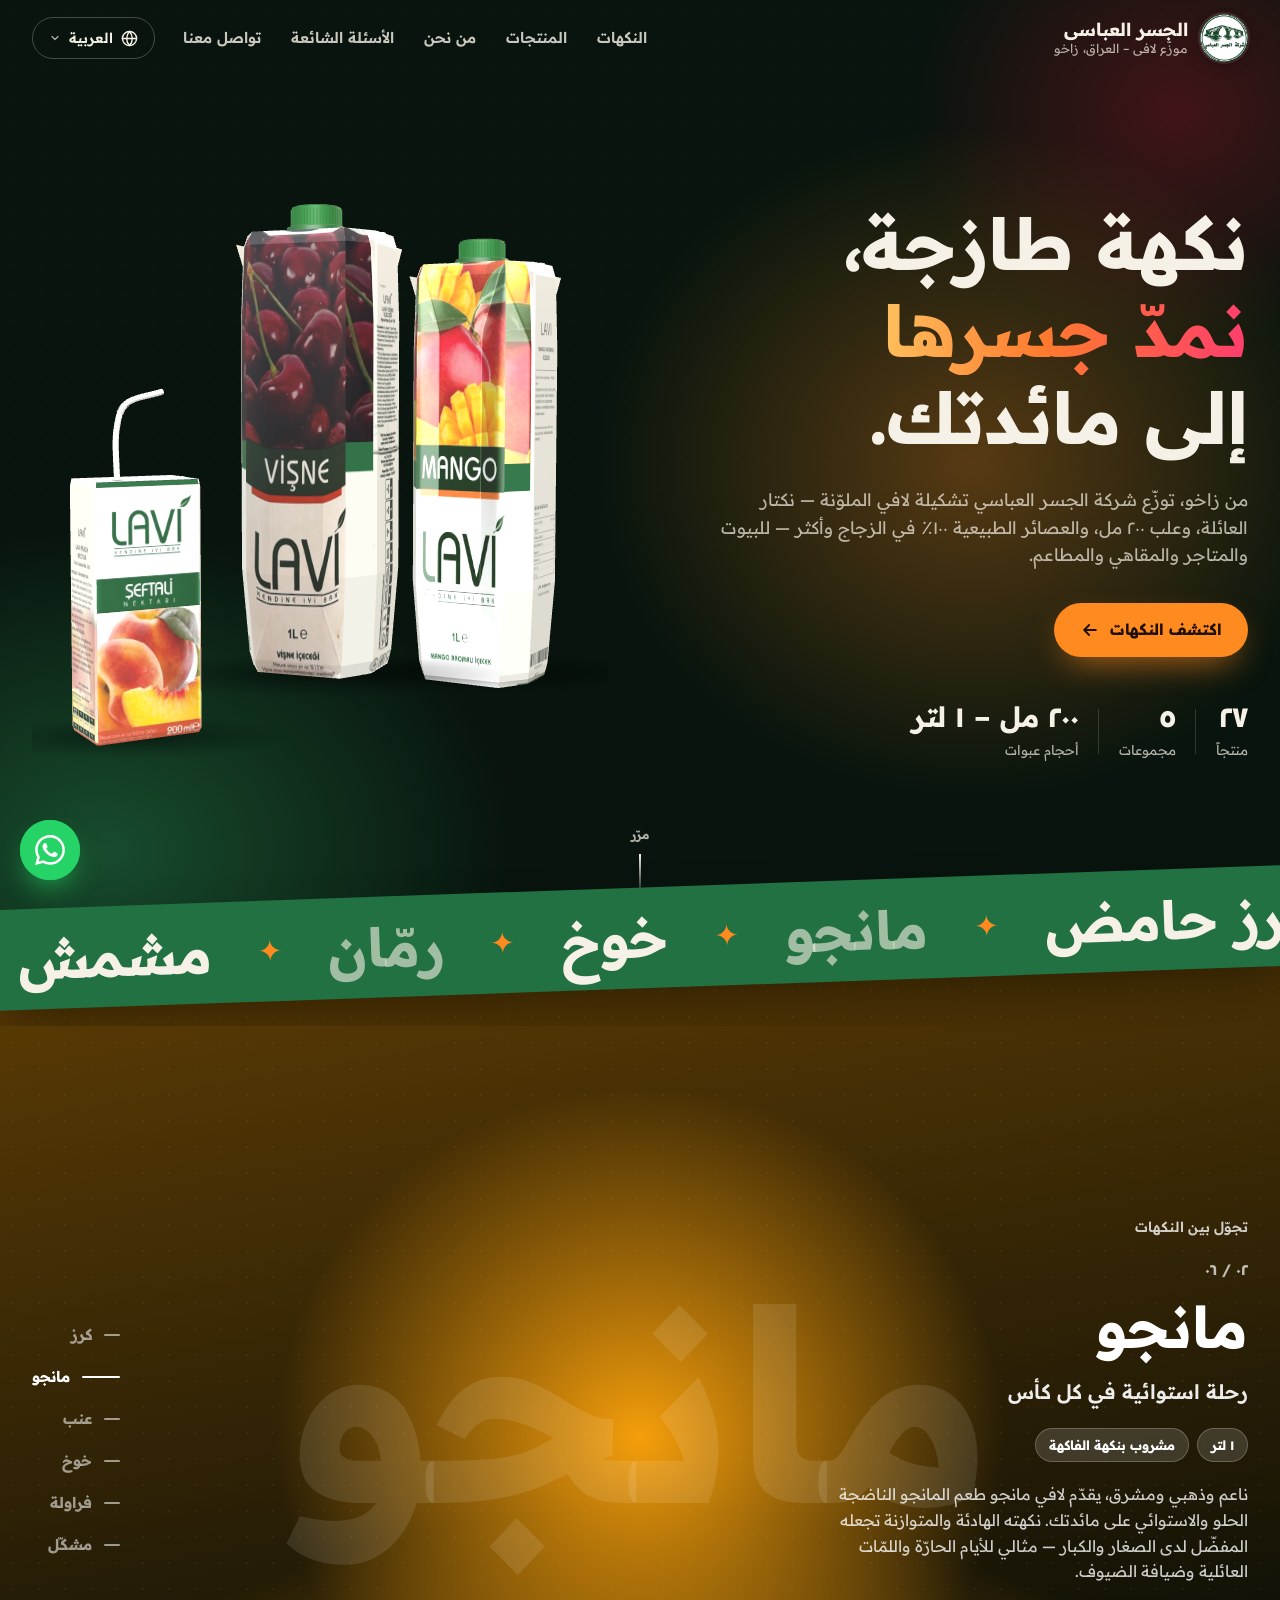
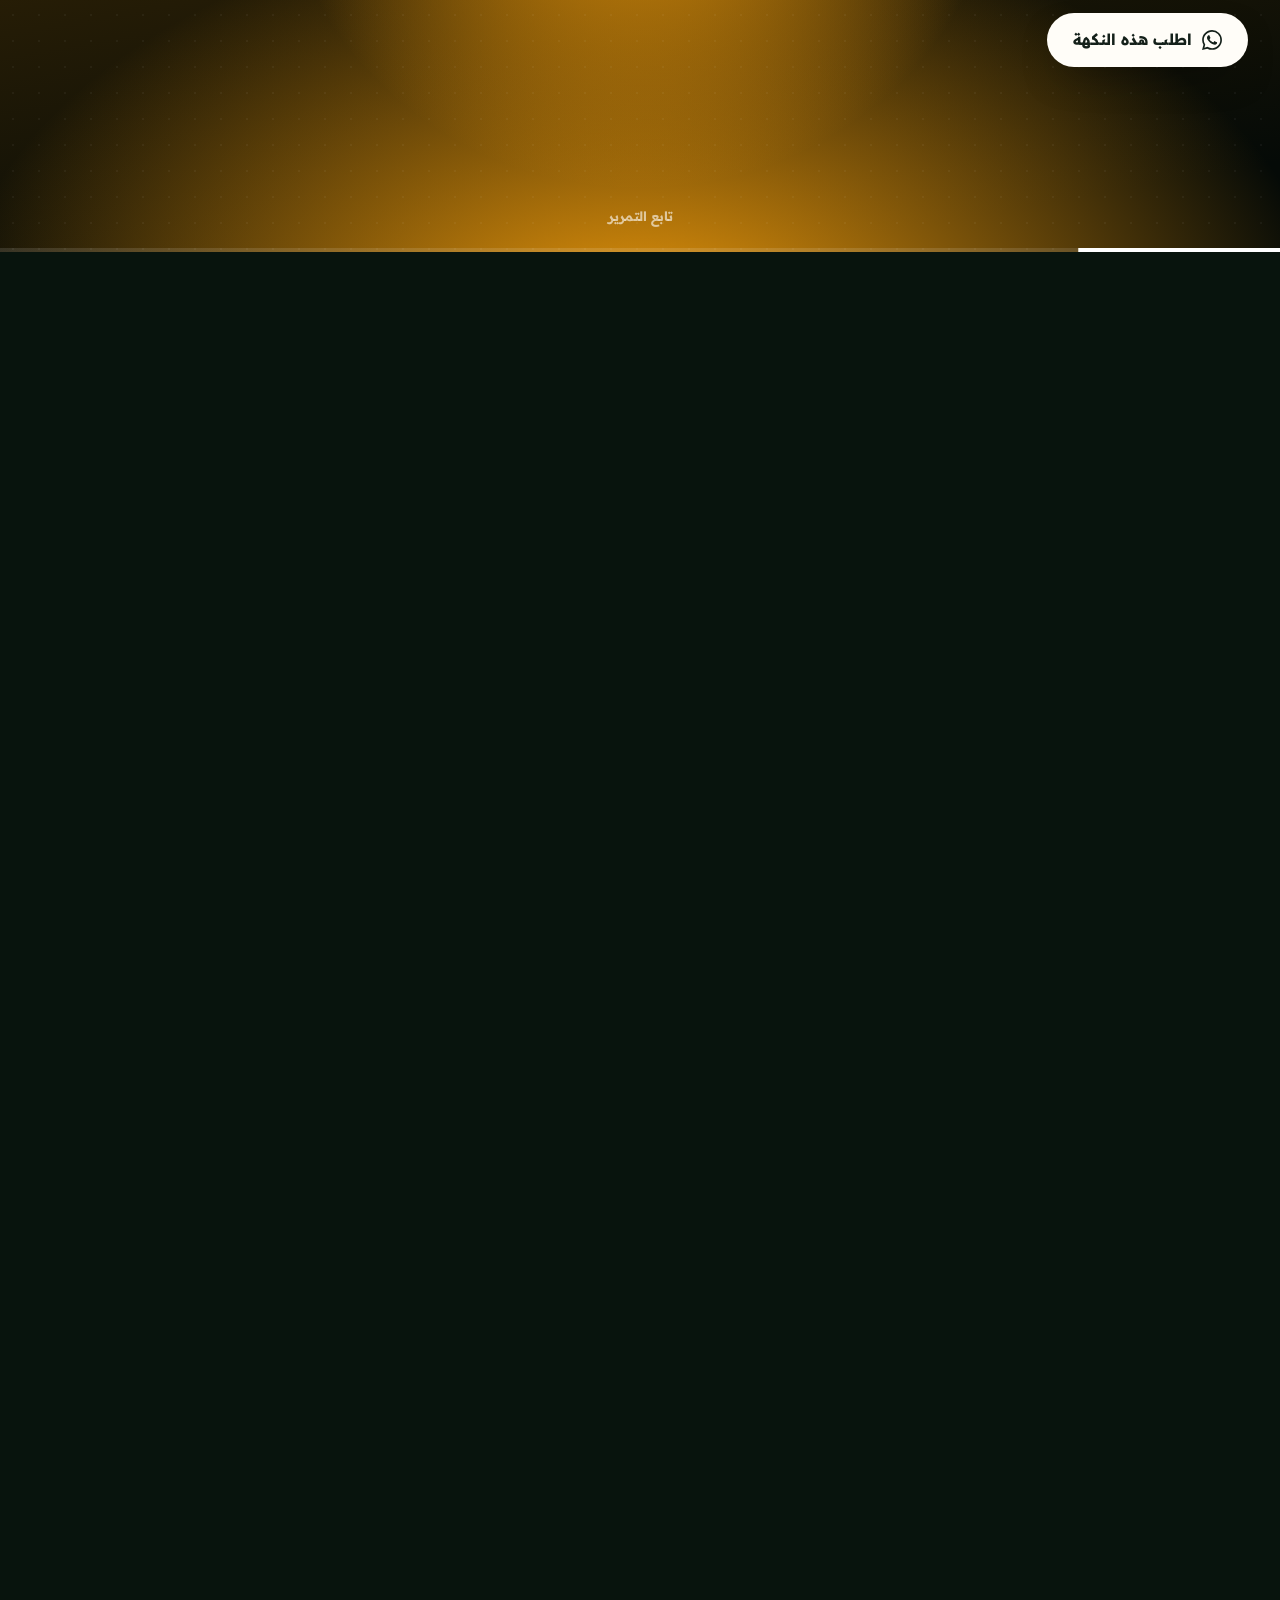
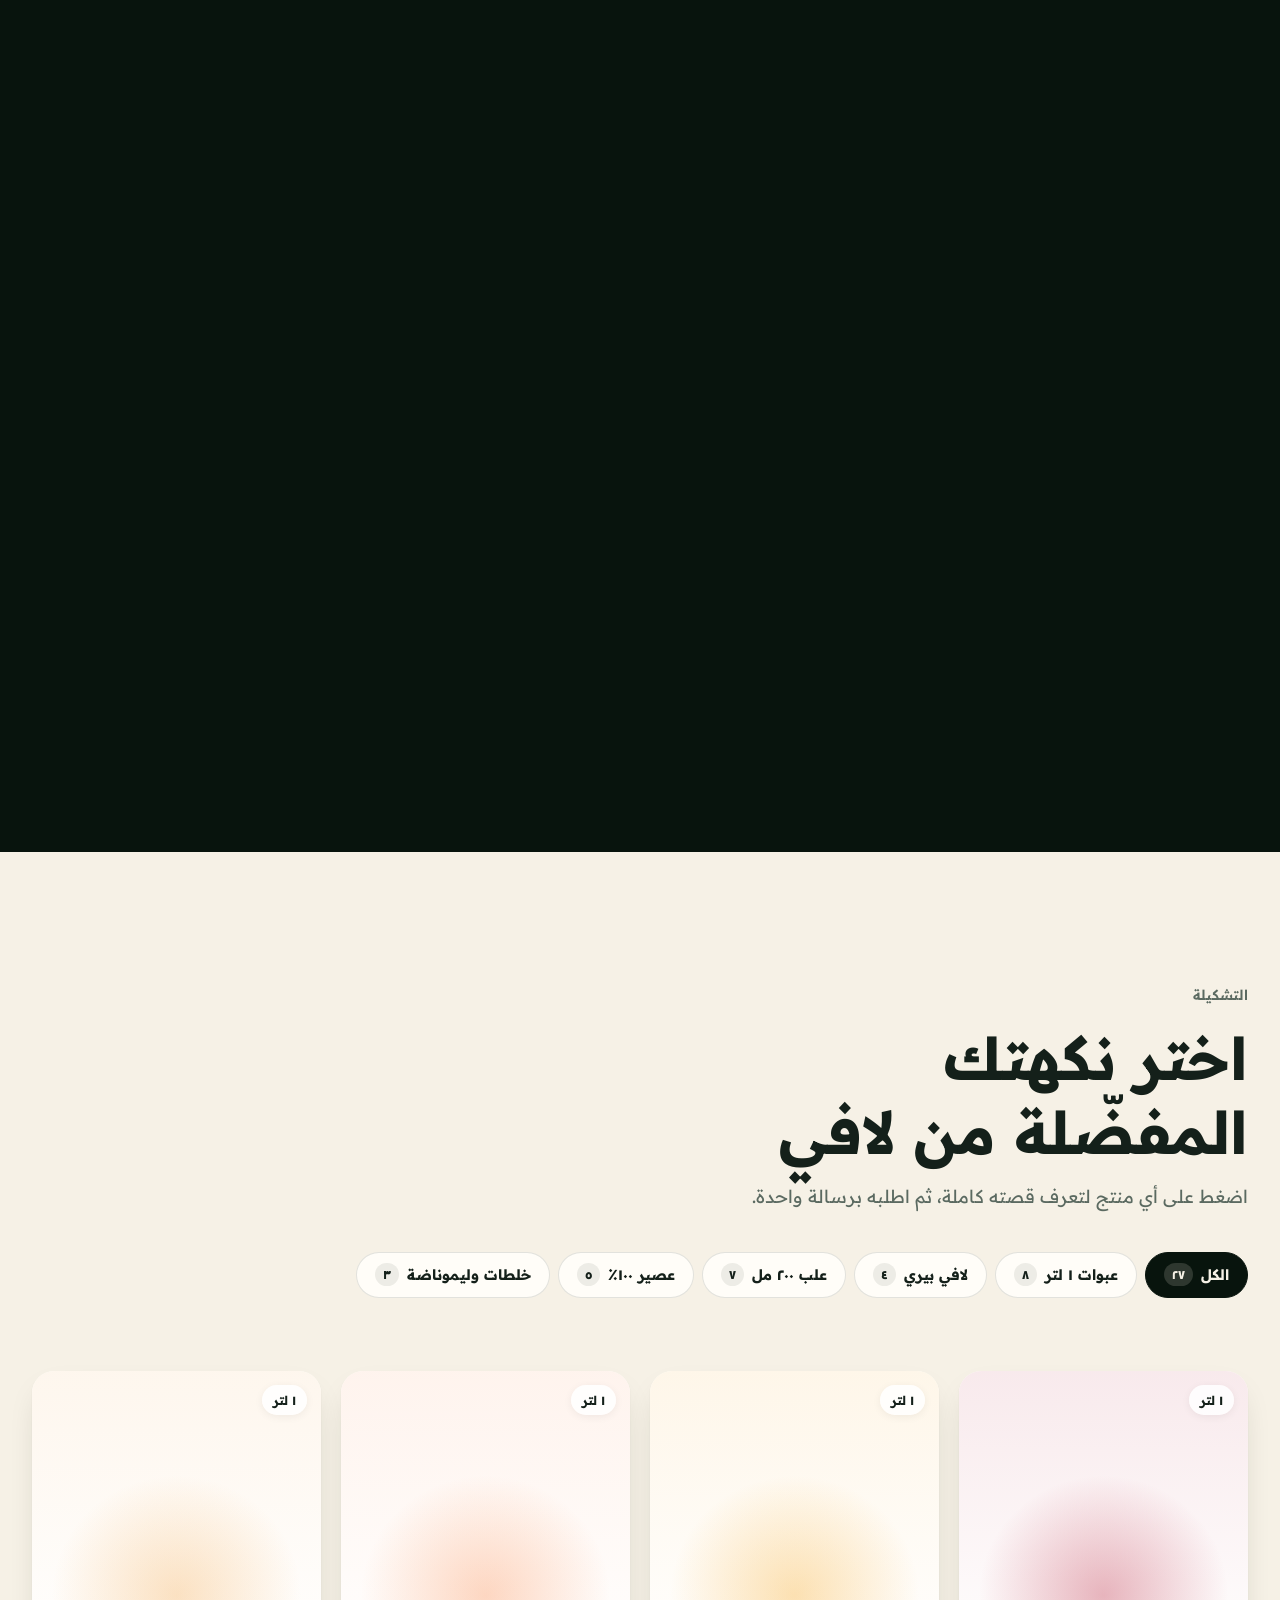
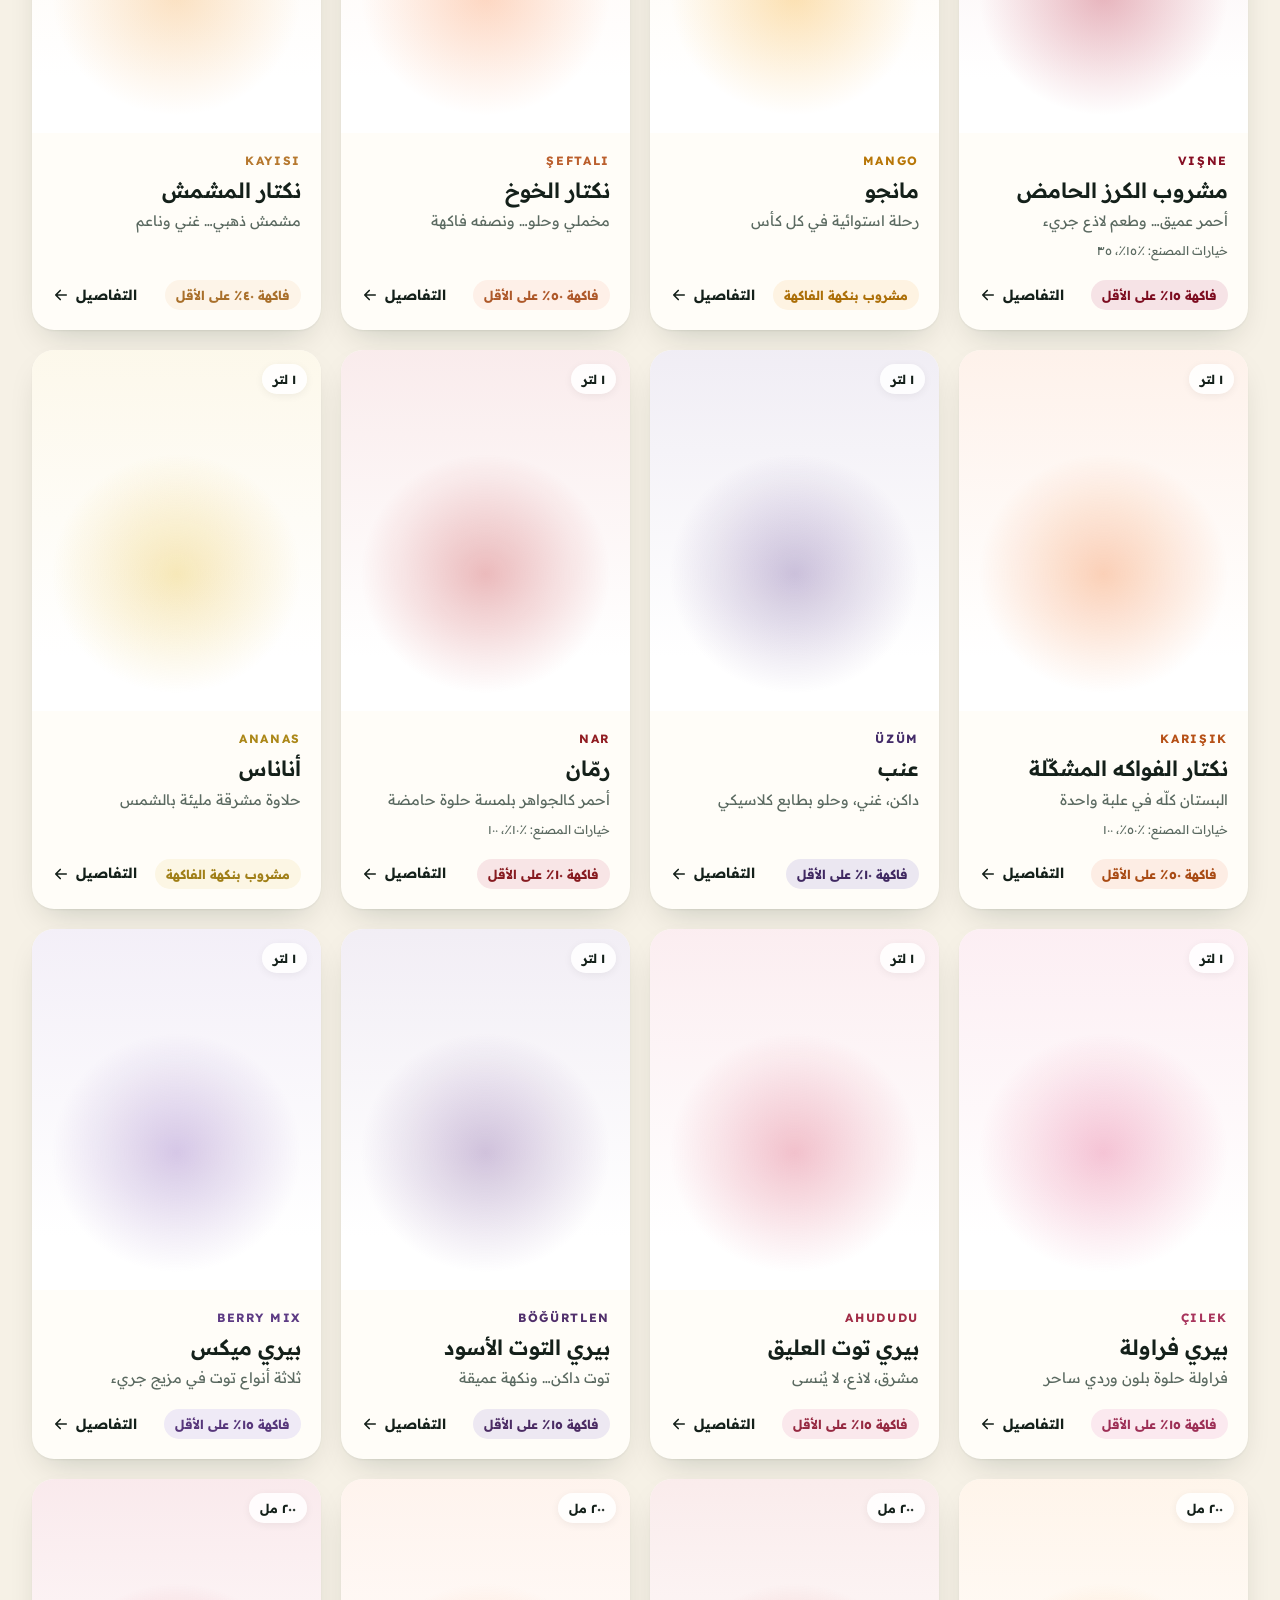
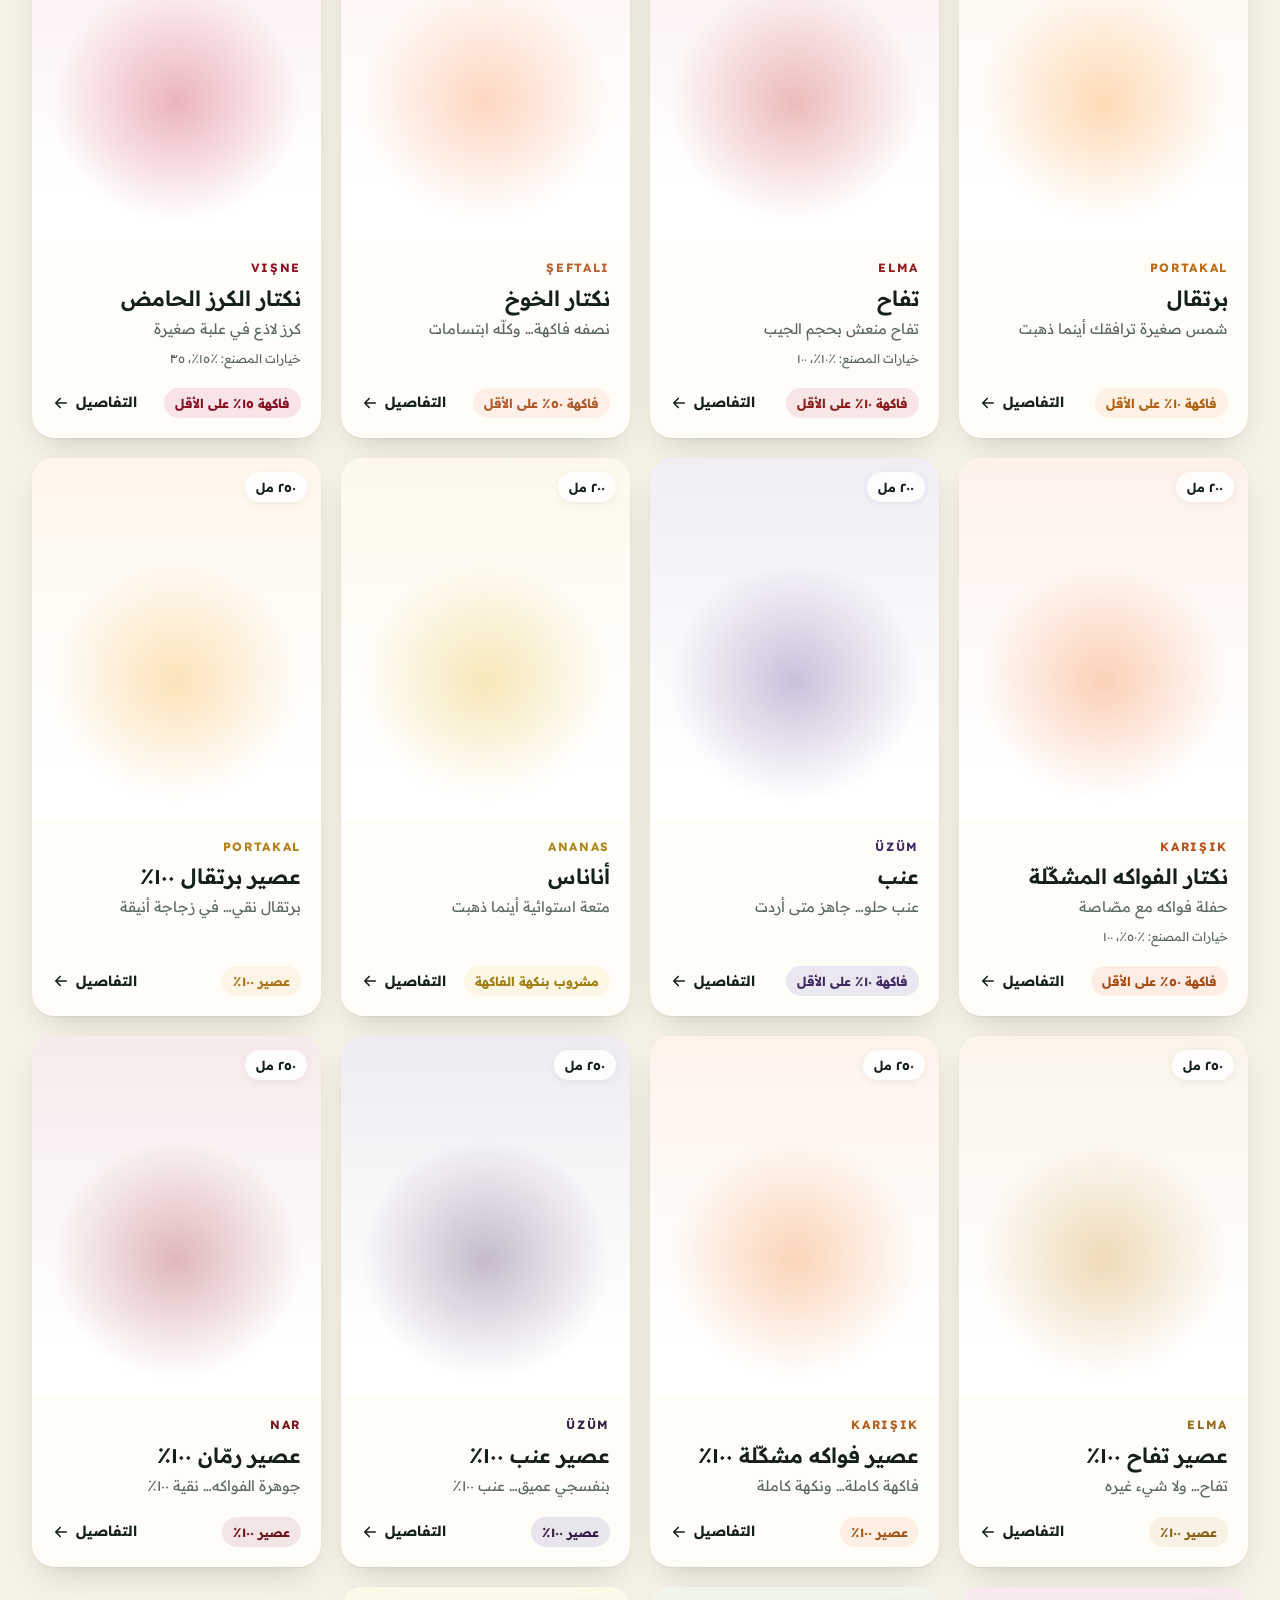
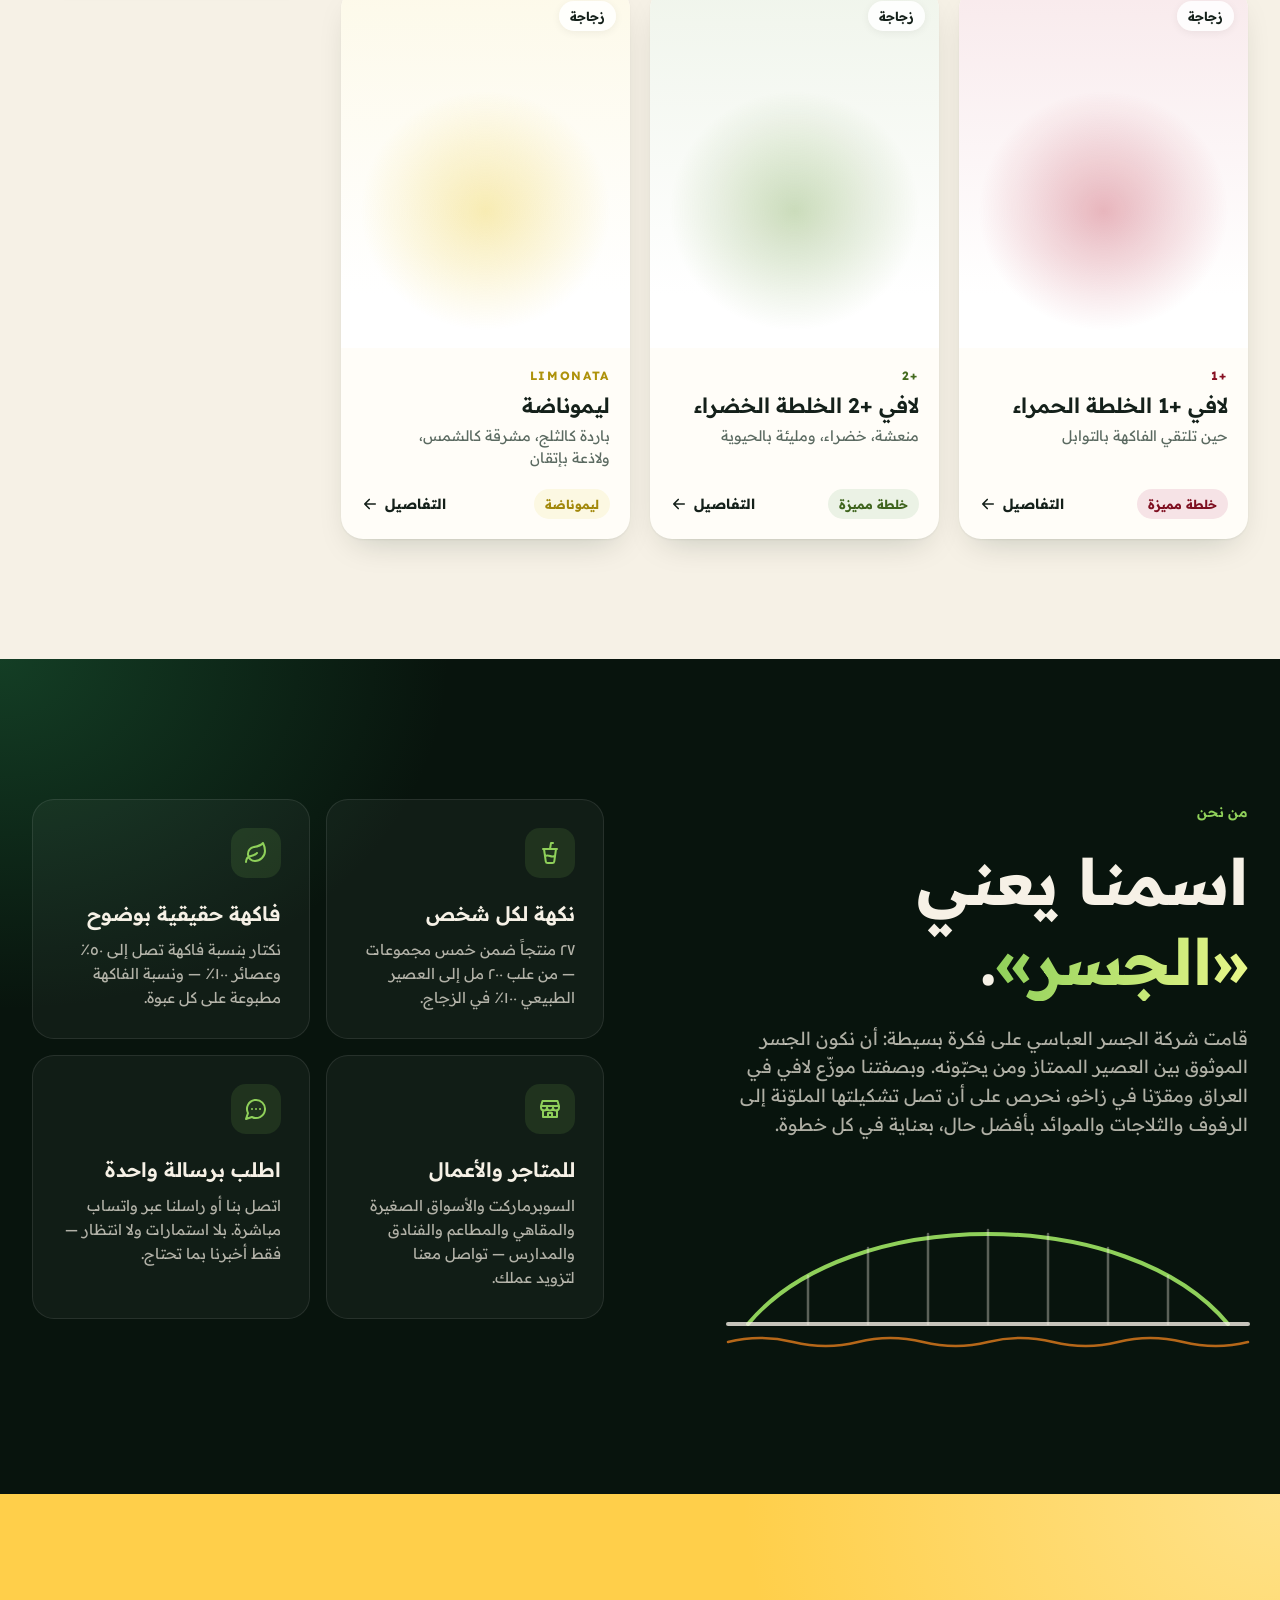
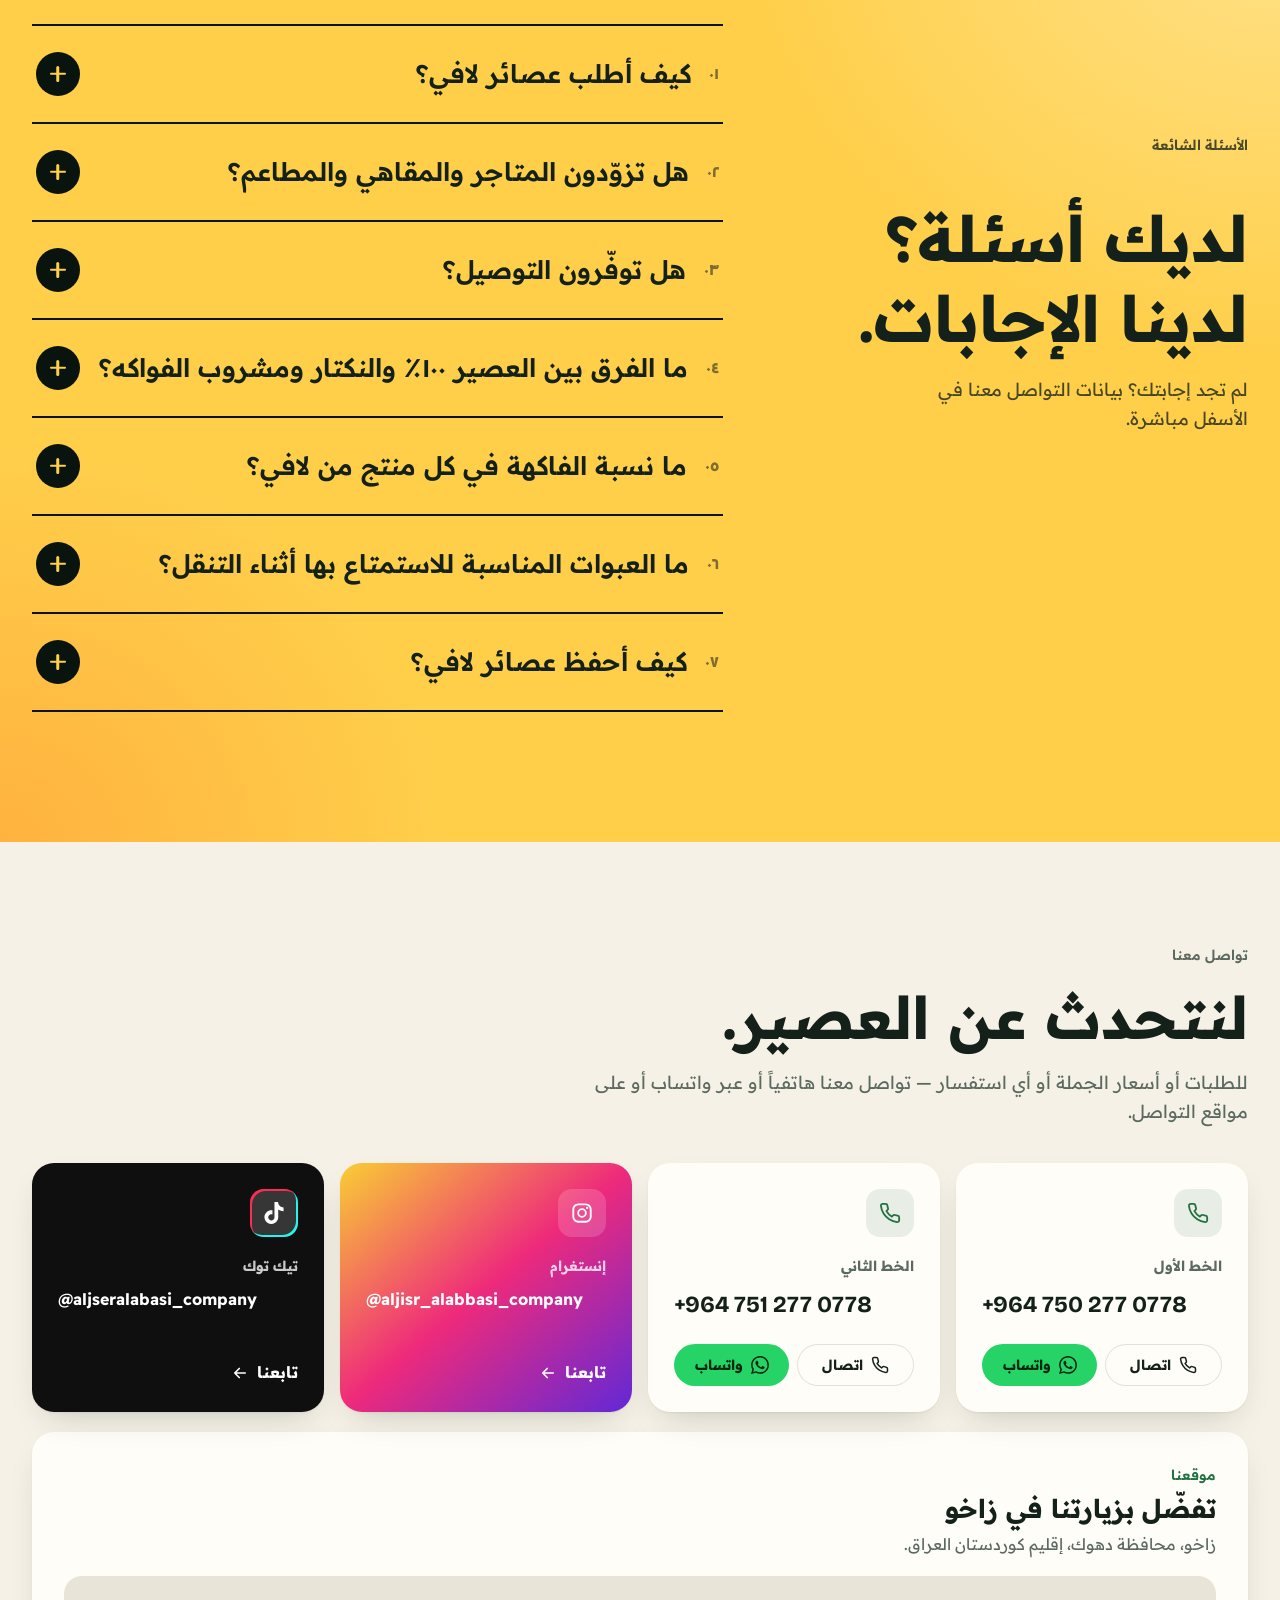
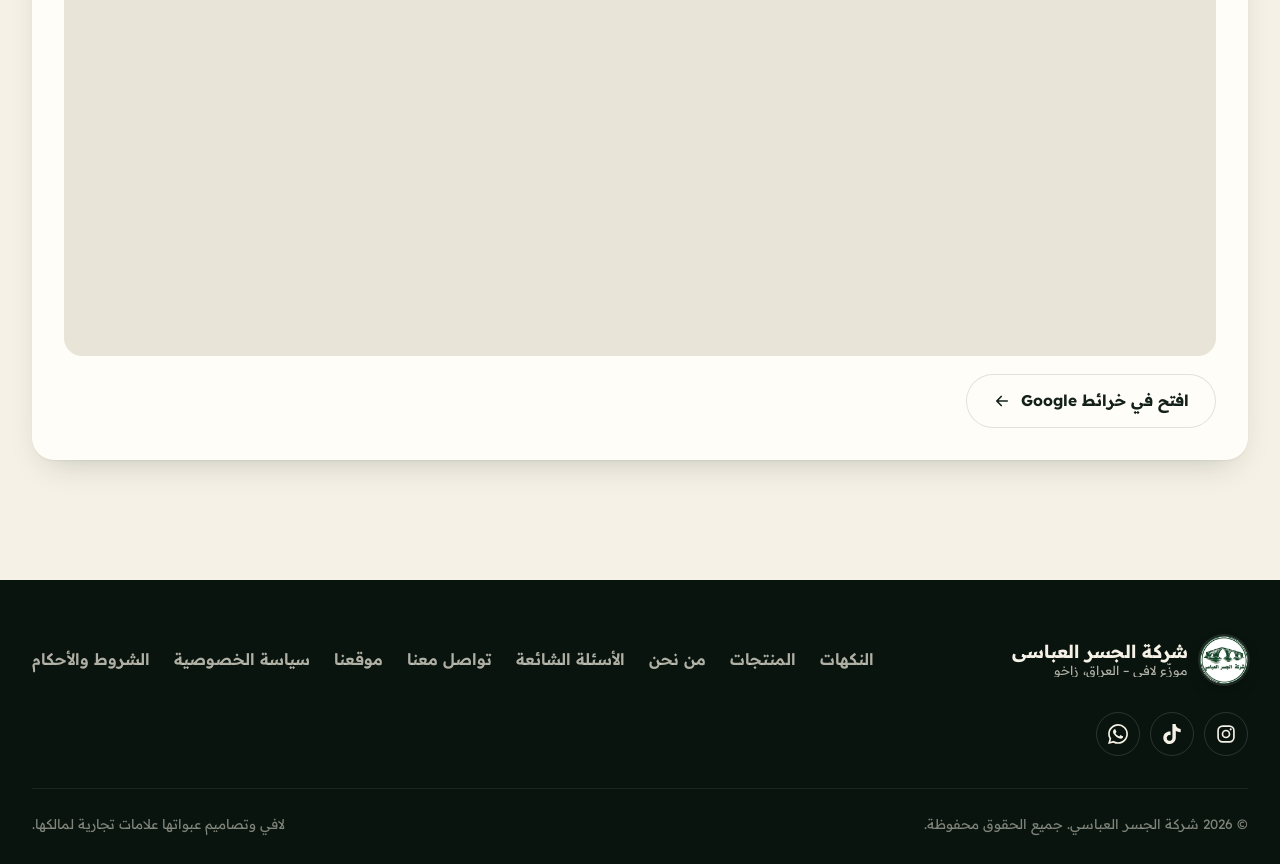
==== commit 9c3f41cc: "Use the lowest listed recipe for product minimum badges" ====
--- a/index.html
+++ b/index.html
@@ -1 +1 @@
-<!doctype html><html lang="ar" dir="rtl"><head><base href="/"><meta charset="utf-8"><meta name="viewport" content="width=device-width, initial-scale=1, viewport-fit=cover"><title>شركة الجسر العباسي — موزّع عصائر لافي في العراق</title><meta name="description" content="شركة الجسر العباسي، موزّع عصائر لافي في العراق ومقرّها زاخو — نكتار ١ لتر، لافي بيري، علب ٢٠٠ مل، عصائر ١٠٠٪ في الزجاج، خلطات مميزة وليموناضة. اطلب عبر الهاتف أو واتساب."><meta name="theme-color" content="#08140d"><link rel="icon" href="favicon.ico" sizes="48x48"><link rel="icon" href="icon-192.png" type="image/png" sizes="192x192"><link rel="apple-touch-icon" href="apple-touch-icon.png"><meta property="og:type" content="website"><meta property="og:title" content="شركة الجسر العباسي — موزّع عصائر لافي في العراق"><meta property="og:locale" content="ar_IQ"><meta property="og:locale:alternate" content="en_US"><meta property="og:description" content="موزّع عصائر لافي في العراق، من زاخو. ٢٧ عصيراً ونكتار — من علب ٢٠٠ مل إلى العصير ١٠٠٪ في الزجاج. اطلب عبر واتساب."><meta property="og:image" content="https://aljisralabbasi.com/assets/7510e6c95f83.jpg"><meta name="twitter:card" content="summary_large_image"><link rel="preconnect" href="https://fonts.googleapis.com"><link rel="preconnect" href="https://fonts.gstatic.com" crossorigin><link rel="stylesheet" href="https://fonts.googleapis.com/css2?family=Bricolage+Grotesque:opsz,wght@12..96,500..800&family=Manrope:wght@300..800&family=Readex+Pro:wght@300..700&display=swap"><link rel="stylesheet" href="assets/28851760e56c.css"><script type="application/ld+json"> [ { "@context": "https://schema.org", "@type": "Organization", "@id": "https://aljisralabbasi.com/#organization", "name": "شركة الجسر العباسي", "alternateName": ["Al-Jisr Al-Abbasi Company", "Al-Jisr Al-Abbasi"], "url": "https://aljisralabbasi.com/", "logo": "https://aljisralabbasi.com/logo.png", "image": "https://aljisralabbasi.com/logo.png", "description": "موزّع عصائر لافي في العراق — LAVI juice distributor in Iraq", "telephone": ["+9647502770778", "+9647512770778"], "address": { "@type": "PostalAddress", "addressLocality": "Zakho", "addressRegion": "Duhok", "addressCountry": "IQ" }, "areaServed": "IQ", "location": { "@type": "Place", "geo": { "@type": "GeoCoordinates", "latitude": 37.1406851, "longitude": 42.6690981 }, "hasMap": "https://maps.google.com/?cid=15047457084699959189" }, "sameAs": ["https://www.instagram.com/aljisr_alabbasi_company/", "https://www.tiktok.com/@aljseralabasi_company"] }, { "@context": "https://schema.org", "@type": "WebSite", "name": "شركة الجسر العباسي", "alternateName": "Al-Jisr Al-Abbasi Company", "url": "https://aljisralabbasi.com/", "inLanguage": ["ar", "ckb", "kmr", "en"], "publisher": { "@id": "https://aljisralabbasi.com/#organization" } } ] </script><script>document.documentElement.classList.add('js');</script><link rel="canonical" href="https://aljisralabbasi.com/"><meta property="og:url" content="https://aljisralabbasi.com/"></head><body><svg width="0" height="0" style="position:absolute" aria-hidden="true"><symbol id="i-wa" viewBox="0 0 24 24"><path fill="currentColor" d="M17.47 14.38c-.3-.15-1.76-.87-2.03-.97-.27-.1-.47-.15-.67.15-.2.3-.77.97-.94 1.16-.17.2-.35.22-.64.07-.3-.15-1.26-.46-2.39-1.47-.88-.79-1.48-1.76-1.65-2.06-.17-.3-.02-.46.13-.6.13-.14.3-.35.45-.52.15-.18.2-.3.3-.5.1-.2.05-.37-.03-.52-.07-.15-.67-1.61-.92-2.2-.24-.59-.49-.5-.67-.51h-.57c-.2 0-.52.07-.79.37-.27.3-1.04 1.02-1.04 2.48s1.07 2.88 1.21 3.07c.15.2 2.1 3.2 5.08 4.49.71.31 1.26.49 1.7.63.71.22 1.36.19 1.87.12.57-.09 1.76-.72 2-1.41.25-.7.25-1.29.18-1.41-.08-.13-.28-.2-.57-.35M12.05 21.79h-.01a9.87 9.87 0 0 1-5.03-1.38l-.36-.21-3.74.98 1-3.65-.24-.37a9.86 9.86 0 0 1-1.51-5.26c0-5.45 4.44-9.88 9.89-9.88 2.64 0 5.12 1.03 6.99 2.9a9.83 9.83 0 0 1 2.89 6.99c0 5.45-4.44 9.88-9.88 9.88m8.41-18.3A11.82 11.82 0 0 0 12.05 0C5.5 0 .16 5.34.16 11.89c0 2.1.55 4.14 1.59 5.95L.06 24l6.3-1.65a11.88 11.88 0 0 0 5.68 1.45h.01c6.55 0 11.89-5.34 11.89-11.89 0-3.18-1.24-6.16-3.48-8.41"/></symbol><symbol id="i-phone" viewBox="0 0 24 24"><path fill="none" stroke="currentColor" stroke-width="2" stroke-linecap="round" stroke-linejoin="round" d="M22 16.92v3a2 2 0 0 1-2.18 2 19.8 19.8 0 0 1-8.63-3.07 19.5 19.5 0 0 1-6-6A19.8 19.8 0 0 1 2.12 4.18 2 2 0 0 1 4.11 2h3a2 2 0 0 1 2 1.72c.13.96.36 1.9.7 2.81a2 2 0 0 1-.45 2.11L8.09 9.91a16 16 0 0 0 6 6l1.27-1.27a2 2 0 0 1 2.11-.45c.91.34 1.85.57 2.81.7A2 2 0 0 1 22 16.92z"/></symbol><symbol id="i-ig" viewBox="0 0 24 24"><g fill="none" stroke="currentColor" stroke-width="2"><rect x="2.5" y="2.5" width="19" height="19" rx="5.5"/><circle cx="12" cy="12" r="4.2"/></g><circle cx="17.6" cy="6.4" r="1.3" fill="currentColor"/></symbol><symbol id="i-tt" viewBox="0 0 24 24"><path fill="currentColor" d="M12.53.02C13.84 0 15.14.01 16.44 0c.08 1.53.63 3.09 1.75 4.17 1.12 1.11 2.7 1.62 4.24 1.79v4.03c-1.44-.05-2.89-.35-4.2-.97-.57-.26-1.1-.59-1.62-.93-.01 2.92.01 5.84-.02 8.75-.08 1.4-.54 2.79-1.35 3.94-1.31 1.92-3.58 3.17-5.91 3.21-1.43.08-2.86-.31-4.08-1.03-2.02-1.19-3.44-3.37-3.65-5.71-.02-.5-.03-1-.01-1.49.18-1.9 1.12-3.72 2.58-4.96 1.66-1.44 3.98-2.13 6.15-1.72.02 1.48-.04 2.96-.04 4.44-.99-.32-2.15-.23-3.02.37-.63.41-1.11 1.04-1.36 1.75-.21.51-.15 1.07-.14 1.61.24 1.64 1.82 3.02 3.5 2.87 1.12-.01 2.19-.66 2.77-1.61.19-.33.4-.67.41-1.06.1-1.79.06-3.57.07-5.36.01-4.03-.01-8.05.02-12.07z"/></symbol><symbol id="i-arrow" viewBox="0 0 24 24"><path fill="none" stroke="currentColor" stroke-width="2.2" stroke-linecap="round" stroke-linejoin="round" d="M5 12h14M13 6l6 6-6 6"/></symbol><symbol id="i-close" viewBox="0 0 24 24"><path fill="none" stroke="currentColor" stroke-width="2.2" stroke-linecap="round" d="M6 6l12 12M18 6 6 18"/></symbol><symbol id="i-cup" viewBox="0 0 24 24"><path fill="none" stroke="currentColor" stroke-width="2" stroke-linecap="round" stroke-linejoin="round" d="m6 8 1.75 12.28a2 2 0 0 0 2 1.72h4.54a2 2 0 0 0 2-1.72L18 8M5 8h14M7 15a6.5 6.5 0 0 1 5 0 6.5 6.5 0 0 0 5 0M12 8l1-6h2"/></symbol><symbol id="i-leaf" viewBox="0 0 24 24"><path fill="none" stroke="currentColor" stroke-width="2" stroke-linecap="round" stroke-linejoin="round" d="M11 20A7 7 0 0 1 9.8 6.1C15.5 5 17 4.48 19 2c1 2 2 4.18 2 8 0 5.5-4.78 10-10 10ZM2 21c0-3 1.85-5.36 5.08-6C9.5 14.52 12 13 13 12"/></symbol><symbol id="i-store" viewBox="0 0 24 24"><path fill="none" stroke="currentColor" stroke-width="2" stroke-linecap="round" stroke-linejoin="round" d="M3 9 4.5 4h15L21 9M3 9h18v1.5a3 3 0 0 1-6 0 3 3 0 0 1-6 0 3 3 0 0 1-6 0zM5 13v7h14v-7M10 20v-4h4v4"/></symbol><symbol id="i-chat" viewBox="0 0 24 24"><path fill="none" stroke="currentColor" stroke-width="2" stroke-linecap="round" stroke-linejoin="round" d="M7.9 20A9 9 0 1 0 4 16.1L2 22ZM8 12h.01M12 12h.01M16 12h.01"/></symbol><symbol id="i-globe" viewBox="0 0 24 24"><g fill="none" stroke="currentColor" stroke-width="2" stroke-linecap="round" stroke-linejoin="round"><circle cx="12" cy="12" r="10"/><path d="M12 2a14.5 14.5 0 0 0 0 20 14.5 14.5 0 0 0 0-20M2 12h20"/></g></symbol><symbol id="i-caret" viewBox="0 0 24 24"><path fill="none" stroke="currentColor" stroke-width="2.4" stroke-linecap="round" stroke-linejoin="round" d="m6 9 6 6 6-6"/></symbol></svg><a class="skip" href="#main" data-i18n="skip">انتقل إلى المحتوى</a><canvas id="gl" aria-hidden="true"></canvas><header class="nav" id="nav"><div class="container nav__inner"><a class="brand" href="#top"><img class="brand__logo" src="assets/ab579693b133.webp" alt="" width="48" height="48"><span class="brand__text"><strong data-i18n="brand.name">الجسر العباسي</strong><small data-i18n="brand.sub">موزّع لافي – العراق، زاخو</small></span></a><nav class="nav__links" id="menu" data-i18n-aria="aria.main" aria-label="القائمة الرئيسية"><a href="#flavors" data-i18n="nav.flavors">النكهات</a><a href="#products" data-i18n="nav.products">المنتجات</a><a href="#about" data-i18n="nav.about">من نحن</a><a href="#faq" data-i18n="nav.faq">الأسئلة الشائعة</a><a href="#contact" data-i18n="nav.contact">تواصل معنا</a></nav><div class="nav__actions"><div class="langsel"><button class="lang" id="langBtn" type="button" aria-haspopup="true" aria-expanded="false" aria-controls="langMenu" data-i18n-aria="lang.label" aria-label="اللغة"><svg class="lang__globe" aria-hidden="true"><use href="#i-globe"/></svg><span class="lang__full">العربية</span><span class="lang__short">عربي</span><svg class="lang__caret" aria-hidden="true"><use href="#i-caret"/></svg></button><ul class="langsel__menu" id="langMenu" role="menu" hidden></ul></div><button class="burger" id="burger" type="button" aria-expanded="false" aria-controls="menu" data-i18n-aria="nav.menu" aria-label="القائمة"><span></span><span></span></button></div></div></header><main id="main"><section class="hero" id="top"><div class="container hero__grid"><div class="hero__copy"><h1 class="hero__title" data-i18n-html="hero.title">نكهة طازجة، <em>نمدّ جسرها</em> إلى مائدتك.</h1><p class="hero__text" data-i18n="hero.text">من زاخو، توزّع شركة الجسر العباسي تشكيلة لافي الملوّنة — نكتار العائلة، وعلب ٢٠٠ مل، والعصائر الطبيعية ١٠٠٪ في الزجاج وأكثر — للبيوت والمتاجر والمقاهي والمطاعم.</p><div class="hero__ctas"><a class="btn btn--primary" href="#products"><span data-i18n="hero.cta">اكتشف النكهات</span><svg class="flip" aria-hidden="true"><use href="#i-arrow"/></svg></a></div><dl class="hero__stats"><div><dt data-num="27">٢٧</dt><dd data-i18n="hero.s1">منتجاً</dd></div><div><dt data-num="5">٥</dt><dd data-i18n="hero.s2">مجموعات</dd></div><div><dt data-i18n="hero.sizes">٢٠٠ مل – ١ لتر</dt><dd data-i18n="hero.s3">أحجام عبوات</dd></div></dl></div><div class="hero__stage" data-view="hero"><img class="hero__fallback hf2" src="assets/77107925132e.webp" alt="لافي نكتار الكرز الحامض ١ لتر"><img class="hero__fallback hf3" src="assets/7b13fab9efe2.webp" alt="لافي مانجو ١ لتر"><img class="hero__fallback hf1" src="assets/738be30d350b.webp" alt="لافي نكتار الخوخ ٢٠٠ مل"></div></div><a class="hero__scroll" href="#flavors"><span data-i18n="hero.scroll">مرّر</span><i></i></a></section><div class="marquee-wrap" aria-hidden="true"><div class="marquee"><div class="marquee__track" id="marquee"></div></div></div><section class="spin" id="flavors"><div class="spin__sticky"><div class="spin__bg"></div><div class="spin__word" id="spinWord" aria-hidden="true"></div><div class="container spin__layout"><div class="spin__info" id="spinInfo" aria-live="polite"><p class="eyebrow eyebrow--light" data-i18n="spin.eyebrow">تجوّل بين النكهات</p><p class="spin__count"><span id="spinNum">01</span> / <span id="spinTotal">06</span></p><h2 class="spin__name" id="spinName"></h2><p class="spin__tag" id="spinTag"></p><ul class="chips" id="spinChips"></ul><p class="spin__desc" id="spinDesc"></p><a class="btn btn--light" id="spinOrder" href="#" target="_blank" rel="noopener"><svg aria-hidden="true"><use href="#i-wa"/></svg><span data-i18n="spin.order">اطلب هذه النكهة</span></a></div><div class="spin__stage" data-view="showcase"><img class="spin__fallback" id="spinImg" alt=""></div><ol class="spin__list" id="spinList"></ol></div><p class="spin__hint" data-i18n="spin.hint">تابع التمرير</p><div class="spin__progress"><span id="spinBar"></span></div></div></section><section class="collection" id="products"><div class="container"><header class="section-head" data-reveal><p class="eyebrow" data-i18n="coll.eyebrow">التشكيلة</p><h2 data-i18n="coll.title">اختر نكهتك المفضّلة من لافي</h2><p data-i18n="coll.text">اضغط على أي منتج لتعرف قصته كاملة، ثم اطلبه برسالة واحدة.</p></header><div class="tabs" id="tabs" role="tablist"></div><p class="tabs__blurb" id="collBlurb" aria-live="polite"></p><div class="grid" id="grid"></div></div></section><section class="about" id="about"><div class="container about__grid"><div class="about__intro" data-reveal><p class="eyebrow eyebrow--leaf" data-i18n="about.eyebrow">من نحن</p><h2 data-i18n-html="about.title">اسمنا يعني <em>«الجسر»</em>.</h2><p class="about__text" data-i18n="about.text">قامت شركة الجسر العباسي على فكرة بسيطة: أن نكون الجسر الموثوق بين العصير الممتاز ومن يحبّونه. وبصفتنا موزّع لافي في العراق ومقرّنا في زاخو، نحرص على أن تصل تشكيلتها الملوّنة إلى الرفوف والثلاجات والموائد بأفضل حال، بعناية في كل خطوة.</p><svg class="bridge-art" viewBox="0 0 520 170" aria-hidden="true"><path class="ba-arch" d="M20 140 C 120 20, 400 20, 500 140"/><path class="ba-deck" d="M0 140 H520"/><path class="ba-rib" d="M80 140 V92 M140 140 V64 M200 140 V50 M260 140 V46 M320 140 V50 M380 140 V64 M440 140 V92"/><path class="ba-water" d="M0 158 Q 32 150 65 158 T 130 158 T 195 158 T 260 158 T 325 158 T 390 158 T 455 158 T 520 158"/></svg></div><div class="features"><article class="feature" data-reveal><span class="feature__icon"><svg aria-hidden="true"><use href="#i-cup"/></svg></span><h3 data-i18n="f1.t">نكهة لكل شخص</h3><p data-i18n="f1.d">٢٧ منتجاً ضمن خمس مجموعات — من علب ٢٠٠ مل إلى العصير الطبيعي ١٠٠٪ في الزجاج.</p></article><article class="feature" data-reveal><span class="feature__icon"><svg aria-hidden="true"><use href="#i-leaf"/></svg></span><h3 data-i18n="f2.t">فاكهة حقيقية بوضوح</h3><p data-i18n="f2.d">نكتار بنسبة فاكهة تصل إلى ٥٠٪ وعصائر ١٠٠٪ — ونسبة الفاكهة مطبوعة على كل عبوة.</p></article><article class="feature" data-reveal><span class="feature__icon"><svg aria-hidden="true"><use href="#i-store"/></svg></span><h3 data-i18n="f3.t">للمتاجر والأعمال</h3><p data-i18n="f3.d">السوبرماركت والأسواق الصغيرة والمقاهي والمطاعم والفنادق والمدارس — تواصل معنا لتزويد عملك.</p></article><article class="feature" data-reveal><span class="feature__icon"><svg aria-hidden="true"><use href="#i-chat"/></svg></span><h3 data-i18n="f4.t">اطلب برسالة واحدة</h3><p data-i18n="f4.d">اتصل بنا أو راسلنا عبر واتساب مباشرة. بلا استمارات ولا انتظار — فقط أخبرنا بما تحتاج.</p></article></div></div></section><section class="faq" id="faq"><div class="container faq__grid"><div class="faq__head" data-reveal><p class="eyebrow eyebrow--dark" data-i18n="faq.eyebrow">الأسئلة الشائعة</p><h2 data-i18n="faq.title">لديك أسئلة؟ لدينا الإجابات.</h2><p data-i18n="faq.text">لم تجد إجابتك؟ بيانات التواصل معنا في الأسفل مباشرة.</p></div><div class="faq__list" id="faqList"></div></div></section><section class="contact" id="contact"><div class="container"><header class="section-head" data-reveal><p class="eyebrow" data-i18n="contact.eyebrow">تواصل معنا</p><h2 data-i18n="contact.title">لنتحدث عن العصير.</h2><p data-i18n="contact.text">للطلبات أو أسعار الجملة أو أي استفسار — تواصل معنا هاتفياً أو عبر واتساب أو على مواقع التواصل.</p></header><div class="contact__grid"><article class="ccard" data-reveal><span class="ccard__icon"><svg aria-hidden="true"><use href="#i-phone"/></svg></span><p class="ccard__label" data-i18n="contact.line1">الخط الأول</p><a class="ccard__value" data-tel="0" data-phone="0" href="#" dir="ltr"></a><div class="ccard__btns"><a class="btn btn--outline btn--sm" data-tel="0" href="#"><svg aria-hidden="true"><use href="#i-phone"/></svg><span data-i18n="contact.call">اتصال</span></a><a class="btn btn--wa btn--sm" data-wa-line="0" href="#"><svg aria-hidden="true"><use href="#i-wa"/></svg><span data-i18n="contact.wa">واتساب</span></a></div></article><article class="ccard" data-reveal><span class="ccard__icon"><svg aria-hidden="true"><use href="#i-phone"/></svg></span><p class="ccard__label" data-i18n="contact.line2">الخط الثاني</p><a class="ccard__value" data-tel="1" data-phone="1" href="#" dir="ltr"></a><div class="ccard__btns"><a class="btn btn--outline btn--sm" data-tel="1" href="#"><svg aria-hidden="true"><use href="#i-phone"/></svg><span data-i18n="contact.call">اتصال</span></a><a class="btn btn--wa btn--sm" data-wa-line="1" href="#"><svg aria-hidden="true"><use href="#i-wa"/></svg><span data-i18n="contact.wa">واتساب</span></a></div></article><a class="ccard ccard--ig" data-ig href="#" target="_blank" rel="noopener" data-reveal><span class="ccard__icon"><svg aria-hidden="true"><use href="#i-ig"/></svg></span><p class="ccard__label" data-i18n="contact.ig">إنستغرام</p><span class="ccard__value ccard__value--sm" dir="ltr">@aljisr_alabbasi_company</span><span class="ccard__go"><span data-i18n="contact.follow">تابعنا</span><svg class="flip" aria-hidden="true"><use href="#i-arrow"/></svg></span></a><a class="ccard ccard--tt" data-tt href="#" target="_blank" rel="noopener" data-reveal><span class="ccard__icon"><svg aria-hidden="true"><use href="#i-tt"/></svg></span><p class="ccard__label" data-i18n="contact.tt">تيك توك</p><span class="ccard__value ccard__value--sm" dir="ltr">@aljseralabasi_company</span><span class="ccard__go"><span data-i18n="contact.follow">تابعنا</span><svg class="flip" aria-hidden="true"><use href="#i-arrow"/></svg></span></a></div><div class="reach"><div class="findus" id="find-us" data-reveal><div class="findus__head"><p class="eyebrow" data-i18n="find.eyebrow">موقعنا</p><h3 data-i18n="find.title">تفضّل بزيارتنا في زاخو</h3><p class="findus__addr" id="findAddr" data-i18n="find.text">استلم طلبك أو تحدّث معنا عن تزويد متجرك أو عملك.</p></div><div class="findus__map" id="findMap"><div class="findus__ask"><span class="findus__pin" aria-hidden="true"></span><p data-i18n="find.ask">تحتاج إلى الاتجاهات؟ راسلنا عبر واتساب وسنرسل لك موقعنا مباشرة.</p><a class="btn btn--wa" data-wa="location" href="#"><svg aria-hidden="true"><use href="#i-wa"/></svg><span data-i18n="find.askBtn">احصل على موقعنا</span></a></div></div><a class="btn btn--outline findus__open" id="findOpen" href="#" target="_blank" rel="noopener" hidden><span data-i18n="find.open">افتح في خرائط Google</span><svg class="flip" aria-hidden="true"><use href="#i-arrow"/></svg></a></div></div></div></section></main><footer class="footer"><div class="container footer__inner"><a class="brand" href="#top"><img class="brand__logo" src="assets/ab579693b133.webp" alt="" width="48" height="48"><span class="brand__text"><strong data-i18n="company">شركة الجسر العباسي</strong><small data-i18n="brand.sub">موزّع لافي – العراق، زاخو</small></span></a><nav class="footer__links" data-i18n-aria="aria.footer" aria-label="روابط أسفل الصفحة"><a href="#flavors" data-i18n="nav.flavors">النكهات</a><a href="#products" data-i18n="nav.products">المنتجات</a><a href="#about" data-i18n="nav.about">من نحن</a><a href="#faq" data-i18n="nav.faq">الأسئلة الشائعة</a><a href="#contact" data-i18n="nav.contact">تواصل معنا</a><a href="#find-us" data-i18n="nav.find">موقعنا</a><a href="/privacy/" data-i18n="footer.privacy">سياسة الخصوصية</a><a href="/terms/" data-i18n="footer.terms">الشروط والأحكام</a></nav><div class="footer__social"><a data-ig href="#" target="_blank" rel="noopener" data-i18n-aria="contact.ig" aria-label="إنستغرام"><svg aria-hidden="true"><use href="#i-ig"/></svg></a><a data-tt href="#" target="_blank" rel="noopener" data-i18n-aria="contact.tt" aria-label="تيك توك"><svg aria-hidden="true"><use href="#i-tt"/></svg></a><a data-wa="general" href="#" data-i18n-aria="contact.wa" aria-label="واتساب"><svg aria-hidden="true"><use href="#i-wa"/></svg></a></div></div><div class="container footer__legal"><p>© <span id="year">2026</span> <span data-i18n="company">شركة الجسر العباسي</span>. <span data-i18n="footer.rights">جميع الحقوق محفوظة.</span></p><p data-i18n="footer.tm">لافي وتصاميم عبواتها علامات تجارية لمالكها.</p></div></footer><a class="float-wa" data-wa="general" href="#" data-i18n-aria="float.wa" aria-label="تحدث معنا على واتساب"><svg aria-hidden="true"><use href="#i-wa"/></svg></a><div class="modal" id="modal" hidden role="dialog" aria-modal="true" aria-labelledby="mName"><div class="modal__backdrop" data-close></div><div class="modal__panel"><button class="modal__close" type="button" data-close data-i18n-aria="modal.close" aria-label="إغلاق"><svg aria-hidden="true"><use href="#i-close"/></svg></button><div class="modal__stage" id="mStage" data-view="modal"><img id="mImg" alt=""><p class="modal__drag" data-i18n="modal.drag">اسحب للتدوير</p></div><div class="modal__info"><p class="eyebrow" id="mLine"></p><h2 class="modal__name" id="mName"></h2><p class="modal__tr" id="mTr"></p><p class="modal__tag" id="mTag"></p><p class="modal__desc" id="mDesc"></p><dl class="specs" id="mSpecs"></dl><section class="factory-options" id="mFactory" hidden aria-labelledby="mFactoryTitle"><h3 id="mFactoryTitle" data-i18n="factory.title">خيارات نسبة الفاكهة لدى المصنع</h3><ul id="mFactoryList"></ul><p id="mFactoryPack"></p><p data-i18n="factory.note">تركيبات منفصلة يعرضها المصنع بهذا الحجم. تواصل معنا لتأكيد التوفّر.</p></section><div class="modal__btns"><a class="btn btn--wa" id="mOrder" href="#" target="_blank" rel="noopener"><svg aria-hidden="true"><use href="#i-wa"/></svg><span data-i18n="modal.order">اطلب عبر واتساب</span></a><a class="btn btn--outline" id="mCall" href="#"><svg aria-hidden="true"><use href="#i-phone"/></svg><span data-i18n="modal.call">اتصل للطلب</span></a></div><div class="modal__nav"><button type="button" id="mPrev" data-i18n-aria="modal.prev" aria-label="المنتج السابق"><svg class="flip rot" aria-hidden="true"><use href="#i-arrow"/></svg></button><button type="button" id="mNext" data-i18n-aria="modal.next" aria-label="المنتج التالي"><svg class="flip" aria-hidden="true"><use href="#i-arrow"/></svg></button></div></div></div></div><script src="assets/f49a69cc5c6f.js"></script><script type="module" src="assets/505924c0cb0a.js"></script></body></html>+<!doctype html><html lang="ar" dir="rtl"><head><base href="/"><meta charset="utf-8"><meta name="viewport" content="width=device-width, initial-scale=1, viewport-fit=cover"><title>شركة الجسر العباسي — موزّع عصائر لافي في العراق</title><meta name="description" content="شركة الجسر العباسي، موزّع عصائر لافي في العراق ومقرّها زاخو — نكتار ١ لتر، لافي بيري، علب ٢٠٠ مل، عصائر ١٠٠٪ في الزجاج، خلطات مميزة وليموناضة. اطلب عبر الهاتف أو واتساب."><meta name="theme-color" content="#08140d"><link rel="icon" href="favicon.ico" sizes="48x48"><link rel="icon" href="icon-192.png" type="image/png" sizes="192x192"><link rel="apple-touch-icon" href="apple-touch-icon.png"><meta property="og:type" content="website"><meta property="og:title" content="شركة الجسر العباسي — موزّع عصائر لافي في العراق"><meta property="og:locale" content="ar_IQ"><meta property="og:locale:alternate" content="en_US"><meta property="og:description" content="موزّع عصائر لافي في العراق، من زاخو. ٢٧ عصيراً ونكتار — من علب ٢٠٠ مل إلى العصير ١٠٠٪ في الزجاج. اطلب عبر واتساب."><meta property="og:image" content="https://aljisralabbasi.com/assets/7510e6c95f83.jpg"><meta name="twitter:card" content="summary_large_image"><link rel="preconnect" href="https://fonts.googleapis.com"><link rel="preconnect" href="https://fonts.gstatic.com" crossorigin><link rel="stylesheet" href="https://fonts.googleapis.com/css2?family=Bricolage+Grotesque:opsz,wght@12..96,500..800&family=Manrope:wght@300..800&family=Readex+Pro:wght@300..700&display=swap"><link rel="stylesheet" href="assets/28851760e56c.css"><script type="application/ld+json"> [ { "@context": "https://schema.org", "@type": "Organization", "@id": "https://aljisralabbasi.com/#organization", "name": "شركة الجسر العباسي", "alternateName": ["Al-Jisr Al-Abbasi Company", "Al-Jisr Al-Abbasi"], "url": "https://aljisralabbasi.com/", "logo": "https://aljisralabbasi.com/logo.png", "image": "https://aljisralabbasi.com/logo.png", "description": "موزّع عصائر لافي في العراق — LAVI juice distributor in Iraq", "telephone": ["+9647502770778", "+9647512770778"], "address": { "@type": "PostalAddress", "addressLocality": "Zakho", "addressRegion": "Duhok", "addressCountry": "IQ" }, "areaServed": "IQ", "location": { "@type": "Place", "geo": { "@type": "GeoCoordinates", "latitude": 37.1406851, "longitude": 42.6690981 }, "hasMap": "https://maps.google.com/?cid=15047457084699959189" }, "sameAs": ["https://www.instagram.com/aljisr_alabbasi_company/", "https://www.tiktok.com/@aljseralabasi_company"] }, { "@context": "https://schema.org", "@type": "WebSite", "name": "شركة الجسر العباسي", "alternateName": "Al-Jisr Al-Abbasi Company", "url": "https://aljisralabbasi.com/", "inLanguage": ["ar", "ckb", "kmr", "en"], "publisher": { "@id": "https://aljisralabbasi.com/#organization" } } ] </script><script>document.documentElement.classList.add('js');</script><link rel="canonical" href="https://aljisralabbasi.com/"><meta property="og:url" content="https://aljisralabbasi.com/"></head><body><svg width="0" height="0" style="position:absolute" aria-hidden="true"><symbol id="i-wa" viewBox="0 0 24 24"><path fill="currentColor" d="M17.47 14.38c-.3-.15-1.76-.87-2.03-.97-.27-.1-.47-.15-.67.15-.2.3-.77.97-.94 1.16-.17.2-.35.22-.64.07-.3-.15-1.26-.46-2.39-1.47-.88-.79-1.48-1.76-1.65-2.06-.17-.3-.02-.46.13-.6.13-.14.3-.35.45-.52.15-.18.2-.3.3-.5.1-.2.05-.37-.03-.52-.07-.15-.67-1.61-.92-2.2-.24-.59-.49-.5-.67-.51h-.57c-.2 0-.52.07-.79.37-.27.3-1.04 1.02-1.04 2.48s1.07 2.88 1.21 3.07c.15.2 2.1 3.2 5.08 4.49.71.31 1.26.49 1.7.63.71.22 1.36.19 1.87.12.57-.09 1.76-.72 2-1.41.25-.7.25-1.29.18-1.41-.08-.13-.28-.2-.57-.35M12.05 21.79h-.01a9.87 9.87 0 0 1-5.03-1.38l-.36-.21-3.74.98 1-3.65-.24-.37a9.86 9.86 0 0 1-1.51-5.26c0-5.45 4.44-9.88 9.89-9.88 2.64 0 5.12 1.03 6.99 2.9a9.83 9.83 0 0 1 2.89 6.99c0 5.45-4.44 9.88-9.88 9.88m8.41-18.3A11.82 11.82 0 0 0 12.05 0C5.5 0 .16 5.34.16 11.89c0 2.1.55 4.14 1.59 5.95L.06 24l6.3-1.65a11.88 11.88 0 0 0 5.68 1.45h.01c6.55 0 11.89-5.34 11.89-11.89 0-3.18-1.24-6.16-3.48-8.41"/></symbol><symbol id="i-phone" viewBox="0 0 24 24"><path fill="none" stroke="currentColor" stroke-width="2" stroke-linecap="round" stroke-linejoin="round" d="M22 16.92v3a2 2 0 0 1-2.18 2 19.8 19.8 0 0 1-8.63-3.07 19.5 19.5 0 0 1-6-6A19.8 19.8 0 0 1 2.12 4.18 2 2 0 0 1 4.11 2h3a2 2 0 0 1 2 1.72c.13.96.36 1.9.7 2.81a2 2 0 0 1-.45 2.11L8.09 9.91a16 16 0 0 0 6 6l1.27-1.27a2 2 0 0 1 2.11-.45c.91.34 1.85.57 2.81.7A2 2 0 0 1 22 16.92z"/></symbol><symbol id="i-ig" viewBox="0 0 24 24"><g fill="none" stroke="currentColor" stroke-width="2"><rect x="2.5" y="2.5" width="19" height="19" rx="5.5"/><circle cx="12" cy="12" r="4.2"/></g><circle cx="17.6" cy="6.4" r="1.3" fill="currentColor"/></symbol><symbol id="i-tt" viewBox="0 0 24 24"><path fill="currentColor" d="M12.53.02C13.84 0 15.14.01 16.44 0c.08 1.53.63 3.09 1.75 4.17 1.12 1.11 2.7 1.62 4.24 1.79v4.03c-1.44-.05-2.89-.35-4.2-.97-.57-.26-1.1-.59-1.62-.93-.01 2.92.01 5.84-.02 8.75-.08 1.4-.54 2.79-1.35 3.94-1.31 1.92-3.58 3.17-5.91 3.21-1.43.08-2.86-.31-4.08-1.03-2.02-1.19-3.44-3.37-3.65-5.71-.02-.5-.03-1-.01-1.49.18-1.9 1.12-3.72 2.58-4.96 1.66-1.44 3.98-2.13 6.15-1.72.02 1.48-.04 2.96-.04 4.44-.99-.32-2.15-.23-3.02.37-.63.41-1.11 1.04-1.36 1.75-.21.51-.15 1.07-.14 1.61.24 1.64 1.82 3.02 3.5 2.87 1.12-.01 2.19-.66 2.77-1.61.19-.33.4-.67.41-1.06.1-1.79.06-3.57.07-5.36.01-4.03-.01-8.05.02-12.07z"/></symbol><symbol id="i-arrow" viewBox="0 0 24 24"><path fill="none" stroke="currentColor" stroke-width="2.2" stroke-linecap="round" stroke-linejoin="round" d="M5 12h14M13 6l6 6-6 6"/></symbol><symbol id="i-close" viewBox="0 0 24 24"><path fill="none" stroke="currentColor" stroke-width="2.2" stroke-linecap="round" d="M6 6l12 12M18 6 6 18"/></symbol><symbol id="i-cup" viewBox="0 0 24 24"><path fill="none" stroke="currentColor" stroke-width="2" stroke-linecap="round" stroke-linejoin="round" d="m6 8 1.75 12.28a2 2 0 0 0 2 1.72h4.54a2 2 0 0 0 2-1.72L18 8M5 8h14M7 15a6.5 6.5 0 0 1 5 0 6.5 6.5 0 0 0 5 0M12 8l1-6h2"/></symbol><symbol id="i-leaf" viewBox="0 0 24 24"><path fill="none" stroke="currentColor" stroke-width="2" stroke-linecap="round" stroke-linejoin="round" d="M11 20A7 7 0 0 1 9.8 6.1C15.5 5 17 4.48 19 2c1 2 2 4.18 2 8 0 5.5-4.78 10-10 10ZM2 21c0-3 1.85-5.36 5.08-6C9.5 14.52 12 13 13 12"/></symbol><symbol id="i-store" viewBox="0 0 24 24"><path fill="none" stroke="currentColor" stroke-width="2" stroke-linecap="round" stroke-linejoin="round" d="M3 9 4.5 4h15L21 9M3 9h18v1.5a3 3 0 0 1-6 0 3 3 0 0 1-6 0 3 3 0 0 1-6 0zM5 13v7h14v-7M10 20v-4h4v4"/></symbol><symbol id="i-chat" viewBox="0 0 24 24"><path fill="none" stroke="currentColor" stroke-width="2" stroke-linecap="round" stroke-linejoin="round" d="M7.9 20A9 9 0 1 0 4 16.1L2 22ZM8 12h.01M12 12h.01M16 12h.01"/></symbol><symbol id="i-globe" viewBox="0 0 24 24"><g fill="none" stroke="currentColor" stroke-width="2" stroke-linecap="round" stroke-linejoin="round"><circle cx="12" cy="12" r="10"/><path d="M12 2a14.5 14.5 0 0 0 0 20 14.5 14.5 0 0 0 0-20M2 12h20"/></g></symbol><symbol id="i-caret" viewBox="0 0 24 24"><path fill="none" stroke="currentColor" stroke-width="2.4" stroke-linecap="round" stroke-linejoin="round" d="m6 9 6 6 6-6"/></symbol></svg><a class="skip" href="#main" data-i18n="skip">انتقل إلى المحتوى</a><canvas id="gl" aria-hidden="true"></canvas><header class="nav" id="nav"><div class="container nav__inner"><a class="brand" href="#top"><img class="brand__logo" src="assets/ab579693b133.webp" alt="" width="48" height="48"><span class="brand__text"><strong data-i18n="brand.name">الجسر العباسي</strong><small data-i18n="brand.sub">موزّع لافي – العراق، زاخو</small></span></a><nav class="nav__links" id="menu" data-i18n-aria="aria.main" aria-label="القائمة الرئيسية"><a href="#flavors" data-i18n="nav.flavors">النكهات</a><a href="#products" data-i18n="nav.products">المنتجات</a><a href="#about" data-i18n="nav.about">من نحن</a><a href="#faq" data-i18n="nav.faq">الأسئلة الشائعة</a><a href="#contact" data-i18n="nav.contact">تواصل معنا</a></nav><div class="nav__actions"><div class="langsel"><button class="lang" id="langBtn" type="button" aria-haspopup="true" aria-expanded="false" aria-controls="langMenu" data-i18n-aria="lang.label" aria-label="اللغة"><svg class="lang__globe" aria-hidden="true"><use href="#i-globe"/></svg><span class="lang__full">العربية</span><span class="lang__short">عربي</span><svg class="lang__caret" aria-hidden="true"><use href="#i-caret"/></svg></button><ul class="langsel__menu" id="langMenu" role="menu" hidden></ul></div><button class="burger" id="burger" type="button" aria-expanded="false" aria-controls="menu" data-i18n-aria="nav.menu" aria-label="القائمة"><span></span><span></span></button></div></div></header><main id="main"><section class="hero" id="top"><div class="container hero__grid"><div class="hero__copy"><h1 class="hero__title" data-i18n-html="hero.title">نكهة طازجة، <em>نمدّ جسرها</em> إلى مائدتك.</h1><p class="hero__text" data-i18n="hero.text">من زاخو، توزّع شركة الجسر العباسي تشكيلة لافي الملوّنة — نكتار العائلة، وعلب ٢٠٠ مل، والعصائر الطبيعية ١٠٠٪ في الزجاج وأكثر — للبيوت والمتاجر والمقاهي والمطاعم.</p><div class="hero__ctas"><a class="btn btn--primary" href="#products"><span data-i18n="hero.cta">اكتشف النكهات</span><svg class="flip" aria-hidden="true"><use href="#i-arrow"/></svg></a></div><dl class="hero__stats"><div><dt data-num="27">٢٧</dt><dd data-i18n="hero.s1">منتجاً</dd></div><div><dt data-num="5">٥</dt><dd data-i18n="hero.s2">مجموعات</dd></div><div><dt data-i18n="hero.sizes">٢٠٠ مل – ١ لتر</dt><dd data-i18n="hero.s3">أحجام عبوات</dd></div></dl></div><div class="hero__stage" data-view="hero"><img class="hero__fallback hf2" src="assets/77107925132e.webp" alt="لافي نكتار الكرز الحامض ١ لتر"><img class="hero__fallback hf3" src="assets/7b13fab9efe2.webp" alt="لافي مانجو ١ لتر"><img class="hero__fallback hf1" src="assets/738be30d350b.webp" alt="لافي نكتار الخوخ ٢٠٠ مل"></div></div><a class="hero__scroll" href="#flavors"><span data-i18n="hero.scroll">مرّر</span><i></i></a></section><div class="marquee-wrap" aria-hidden="true"><div class="marquee"><div class="marquee__track" id="marquee"></div></div></div><section class="spin" id="flavors"><div class="spin__sticky"><div class="spin__bg"></div><div class="spin__word" id="spinWord" aria-hidden="true"></div><div class="container spin__layout"><div class="spin__info" id="spinInfo" aria-live="polite"><p class="eyebrow eyebrow--light" data-i18n="spin.eyebrow">تجوّل بين النكهات</p><p class="spin__count"><span id="spinNum">01</span> / <span id="spinTotal">06</span></p><h2 class="spin__name" id="spinName"></h2><p class="spin__tag" id="spinTag"></p><ul class="chips" id="spinChips"></ul><p class="spin__desc" id="spinDesc"></p><a class="btn btn--light" id="spinOrder" href="#" target="_blank" rel="noopener"><svg aria-hidden="true"><use href="#i-wa"/></svg><span data-i18n="spin.order">اطلب هذه النكهة</span></a></div><div class="spin__stage" data-view="showcase"><img class="spin__fallback" id="spinImg" alt=""></div><ol class="spin__list" id="spinList"></ol></div><p class="spin__hint" data-i18n="spin.hint">تابع التمرير</p><div class="spin__progress"><span id="spinBar"></span></div></div></section><section class="collection" id="products"><div class="container"><header class="section-head" data-reveal><p class="eyebrow" data-i18n="coll.eyebrow">التشكيلة</p><h2 data-i18n="coll.title">اختر نكهتك المفضّلة من لافي</h2><p data-i18n="coll.text">اضغط على أي منتج لتعرف قصته كاملة، ثم اطلبه برسالة واحدة.</p></header><div class="tabs" id="tabs" role="tablist"></div><p class="tabs__blurb" id="collBlurb" aria-live="polite"></p><div class="grid" id="grid"></div></div></section><section class="about" id="about"><div class="container about__grid"><div class="about__intro" data-reveal><p class="eyebrow eyebrow--leaf" data-i18n="about.eyebrow">من نحن</p><h2 data-i18n-html="about.title">اسمنا يعني <em>«الجسر»</em>.</h2><p class="about__text" data-i18n="about.text">قامت شركة الجسر العباسي على فكرة بسيطة: أن نكون الجسر الموثوق بين العصير الممتاز ومن يحبّونه. وبصفتنا موزّع لافي في العراق ومقرّنا في زاخو، نحرص على أن تصل تشكيلتها الملوّنة إلى الرفوف والثلاجات والموائد بأفضل حال، بعناية في كل خطوة.</p><svg class="bridge-art" viewBox="0 0 520 170" aria-hidden="true"><path class="ba-arch" d="M20 140 C 120 20, 400 20, 500 140"/><path class="ba-deck" d="M0 140 H520"/><path class="ba-rib" d="M80 140 V92 M140 140 V64 M200 140 V50 M260 140 V46 M320 140 V50 M380 140 V64 M440 140 V92"/><path class="ba-water" d="M0 158 Q 32 150 65 158 T 130 158 T 195 158 T 260 158 T 325 158 T 390 158 T 455 158 T 520 158"/></svg></div><div class="features"><article class="feature" data-reveal><span class="feature__icon"><svg aria-hidden="true"><use href="#i-cup"/></svg></span><h3 data-i18n="f1.t">نكهة لكل شخص</h3><p data-i18n="f1.d">٢٧ منتجاً ضمن خمس مجموعات — من علب ٢٠٠ مل إلى العصير الطبيعي ١٠٠٪ في الزجاج.</p></article><article class="feature" data-reveal><span class="feature__icon"><svg aria-hidden="true"><use href="#i-leaf"/></svg></span><h3 data-i18n="f2.t">فاكهة حقيقية بوضوح</h3><p data-i18n="f2.d">نكتار بنسبة فاكهة تصل إلى ٥٠٪ وعصائر ١٠٠٪ — ونسبة الفاكهة مطبوعة على كل عبوة.</p></article><article class="feature" data-reveal><span class="feature__icon"><svg aria-hidden="true"><use href="#i-store"/></svg></span><h3 data-i18n="f3.t">للمتاجر والأعمال</h3><p data-i18n="f3.d">السوبرماركت والأسواق الصغيرة والمقاهي والمطاعم والفنادق والمدارس — تواصل معنا لتزويد عملك.</p></article><article class="feature" data-reveal><span class="feature__icon"><svg aria-hidden="true"><use href="#i-chat"/></svg></span><h3 data-i18n="f4.t">اطلب برسالة واحدة</h3><p data-i18n="f4.d">اتصل بنا أو راسلنا عبر واتساب مباشرة. بلا استمارات ولا انتظار — فقط أخبرنا بما تحتاج.</p></article></div></div></section><section class="faq" id="faq"><div class="container faq__grid"><div class="faq__head" data-reveal><p class="eyebrow eyebrow--dark" data-i18n="faq.eyebrow">الأسئلة الشائعة</p><h2 data-i18n="faq.title">لديك أسئلة؟ لدينا الإجابات.</h2><p data-i18n="faq.text">لم تجد إجابتك؟ بيانات التواصل معنا في الأسفل مباشرة.</p></div><div class="faq__list" id="faqList"></div></div></section><section class="contact" id="contact"><div class="container"><header class="section-head" data-reveal><p class="eyebrow" data-i18n="contact.eyebrow">تواصل معنا</p><h2 data-i18n="contact.title">لنتحدث عن العصير.</h2><p data-i18n="contact.text">للطلبات أو أسعار الجملة أو أي استفسار — تواصل معنا هاتفياً أو عبر واتساب أو على مواقع التواصل.</p></header><div class="contact__grid"><article class="ccard" data-reveal><span class="ccard__icon"><svg aria-hidden="true"><use href="#i-phone"/></svg></span><p class="ccard__label" data-i18n="contact.line1">الخط الأول</p><a class="ccard__value" data-tel="0" data-phone="0" href="#" dir="ltr"></a><div class="ccard__btns"><a class="btn btn--outline btn--sm" data-tel="0" href="#"><svg aria-hidden="true"><use href="#i-phone"/></svg><span data-i18n="contact.call">اتصال</span></a><a class="btn btn--wa btn--sm" data-wa-line="0" href="#"><svg aria-hidden="true"><use href="#i-wa"/></svg><span data-i18n="contact.wa">واتساب</span></a></div></article><article class="ccard" data-reveal><span class="ccard__icon"><svg aria-hidden="true"><use href="#i-phone"/></svg></span><p class="ccard__label" data-i18n="contact.line2">الخط الثاني</p><a class="ccard__value" data-tel="1" data-phone="1" href="#" dir="ltr"></a><div class="ccard__btns"><a class="btn btn--outline btn--sm" data-tel="1" href="#"><svg aria-hidden="true"><use href="#i-phone"/></svg><span data-i18n="contact.call">اتصال</span></a><a class="btn btn--wa btn--sm" data-wa-line="1" href="#"><svg aria-hidden="true"><use href="#i-wa"/></svg><span data-i18n="contact.wa">واتساب</span></a></div></article><a class="ccard ccard--ig" data-ig href="#" target="_blank" rel="noopener" data-reveal><span class="ccard__icon"><svg aria-hidden="true"><use href="#i-ig"/></svg></span><p class="ccard__label" data-i18n="contact.ig">إنستغرام</p><span class="ccard__value ccard__value--sm" dir="ltr">@aljisr_alabbasi_company</span><span class="ccard__go"><span data-i18n="contact.follow">تابعنا</span><svg class="flip" aria-hidden="true"><use href="#i-arrow"/></svg></span></a><a class="ccard ccard--tt" data-tt href="#" target="_blank" rel="noopener" data-reveal><span class="ccard__icon"><svg aria-hidden="true"><use href="#i-tt"/></svg></span><p class="ccard__label" data-i18n="contact.tt">تيك توك</p><span class="ccard__value ccard__value--sm" dir="ltr">@aljseralabasi_company</span><span class="ccard__go"><span data-i18n="contact.follow">تابعنا</span><svg class="flip" aria-hidden="true"><use href="#i-arrow"/></svg></span></a></div><div class="reach"><div class="findus" id="find-us" data-reveal><div class="findus__head"><p class="eyebrow" data-i18n="find.eyebrow">موقعنا</p><h3 data-i18n="find.title">تفضّل بزيارتنا في زاخو</h3><p class="findus__addr" id="findAddr" data-i18n="find.text">استلم طلبك أو تحدّث معنا عن تزويد متجرك أو عملك.</p></div><div class="findus__map" id="findMap"><div class="findus__ask"><span class="findus__pin" aria-hidden="true"></span><p data-i18n="find.ask">تحتاج إلى الاتجاهات؟ راسلنا عبر واتساب وسنرسل لك موقعنا مباشرة.</p><a class="btn btn--wa" data-wa="location" href="#"><svg aria-hidden="true"><use href="#i-wa"/></svg><span data-i18n="find.askBtn">احصل على موقعنا</span></a></div></div><a class="btn btn--outline findus__open" id="findOpen" href="#" target="_blank" rel="noopener" hidden><span data-i18n="find.open">افتح في خرائط Google</span><svg class="flip" aria-hidden="true"><use href="#i-arrow"/></svg></a></div></div></div></section></main><footer class="footer"><div class="container footer__inner"><a class="brand" href="#top"><img class="brand__logo" src="assets/ab579693b133.webp" alt="" width="48" height="48"><span class="brand__text"><strong data-i18n="company">شركة الجسر العباسي</strong><small data-i18n="brand.sub">موزّع لافي – العراق، زاخو</small></span></a><nav class="footer__links" data-i18n-aria="aria.footer" aria-label="روابط أسفل الصفحة"><a href="#flavors" data-i18n="nav.flavors">النكهات</a><a href="#products" data-i18n="nav.products">المنتجات</a><a href="#about" data-i18n="nav.about">من نحن</a><a href="#faq" data-i18n="nav.faq">الأسئلة الشائعة</a><a href="#contact" data-i18n="nav.contact">تواصل معنا</a><a href="#find-us" data-i18n="nav.find">موقعنا</a><a href="/privacy/" data-i18n="footer.privacy">سياسة الخصوصية</a><a href="/terms/" data-i18n="footer.terms">الشروط والأحكام</a></nav><div class="footer__social"><a data-ig href="#" target="_blank" rel="noopener" data-i18n-aria="contact.ig" aria-label="إنستغرام"><svg aria-hidden="true"><use href="#i-ig"/></svg></a><a data-tt href="#" target="_blank" rel="noopener" data-i18n-aria="contact.tt" aria-label="تيك توك"><svg aria-hidden="true"><use href="#i-tt"/></svg></a><a data-wa="general" href="#" data-i18n-aria="contact.wa" aria-label="واتساب"><svg aria-hidden="true"><use href="#i-wa"/></svg></a></div></div><div class="container footer__legal"><p>© <span id="year">2026</span> <span data-i18n="company">شركة الجسر العباسي</span>. <span data-i18n="footer.rights">جميع الحقوق محفوظة.</span></p><p data-i18n="footer.tm">لافي وتصاميم عبواتها علامات تجارية لمالكها.</p></div></footer><a class="float-wa" data-wa="general" href="#" data-i18n-aria="float.wa" aria-label="تحدث معنا على واتساب"><svg aria-hidden="true"><use href="#i-wa"/></svg></a><div class="modal" id="modal" hidden role="dialog" aria-modal="true" aria-labelledby="mName"><div class="modal__backdrop" data-close></div><div class="modal__panel"><button class="modal__close" type="button" data-close data-i18n-aria="modal.close" aria-label="إغلاق"><svg aria-hidden="true"><use href="#i-close"/></svg></button><div class="modal__stage" id="mStage" data-view="modal"><img id="mImg" alt=""><p class="modal__drag" data-i18n="modal.drag">اسحب للتدوير</p></div><div class="modal__info"><p class="eyebrow" id="mLine"></p><h2 class="modal__name" id="mName"></h2><p class="modal__tr" id="mTr"></p><p class="modal__tag" id="mTag"></p><p class="modal__desc" id="mDesc"></p><dl class="specs" id="mSpecs"></dl><section class="factory-options" id="mFactory" hidden aria-labelledby="mFactoryTitle"><h3 id="mFactoryTitle" data-i18n="factory.title">خيارات نسبة الفاكهة لدى المصنع</h3><ul id="mFactoryList"></ul><p id="mFactoryPack"></p><p data-i18n="factory.note">تركيبات منفصلة يعرضها المصنع بهذا الحجم. تواصل معنا لتأكيد التوفّر.</p></section><div class="modal__btns"><a class="btn btn--wa" id="mOrder" href="#" target="_blank" rel="noopener"><svg aria-hidden="true"><use href="#i-wa"/></svg><span data-i18n="modal.order">اطلب عبر واتساب</span></a><a class="btn btn--outline" id="mCall" href="#"><svg aria-hidden="true"><use href="#i-phone"/></svg><span data-i18n="modal.call">اتصل للطلب</span></a></div><div class="modal__nav"><button type="button" id="mPrev" data-i18n-aria="modal.prev" aria-label="المنتج السابق"><svg class="flip rot" aria-hidden="true"><use href="#i-arrow"/></svg></button><button type="button" id="mNext" data-i18n-aria="modal.next" aria-label="المنتج التالي"><svg class="flip" aria-hidden="true"><use href="#i-arrow"/></svg></button></div></div></div></div><script src="assets/6f325b223836.js"></script><script type="module" src="assets/505924c0cb0a.js"></script></body></html>
